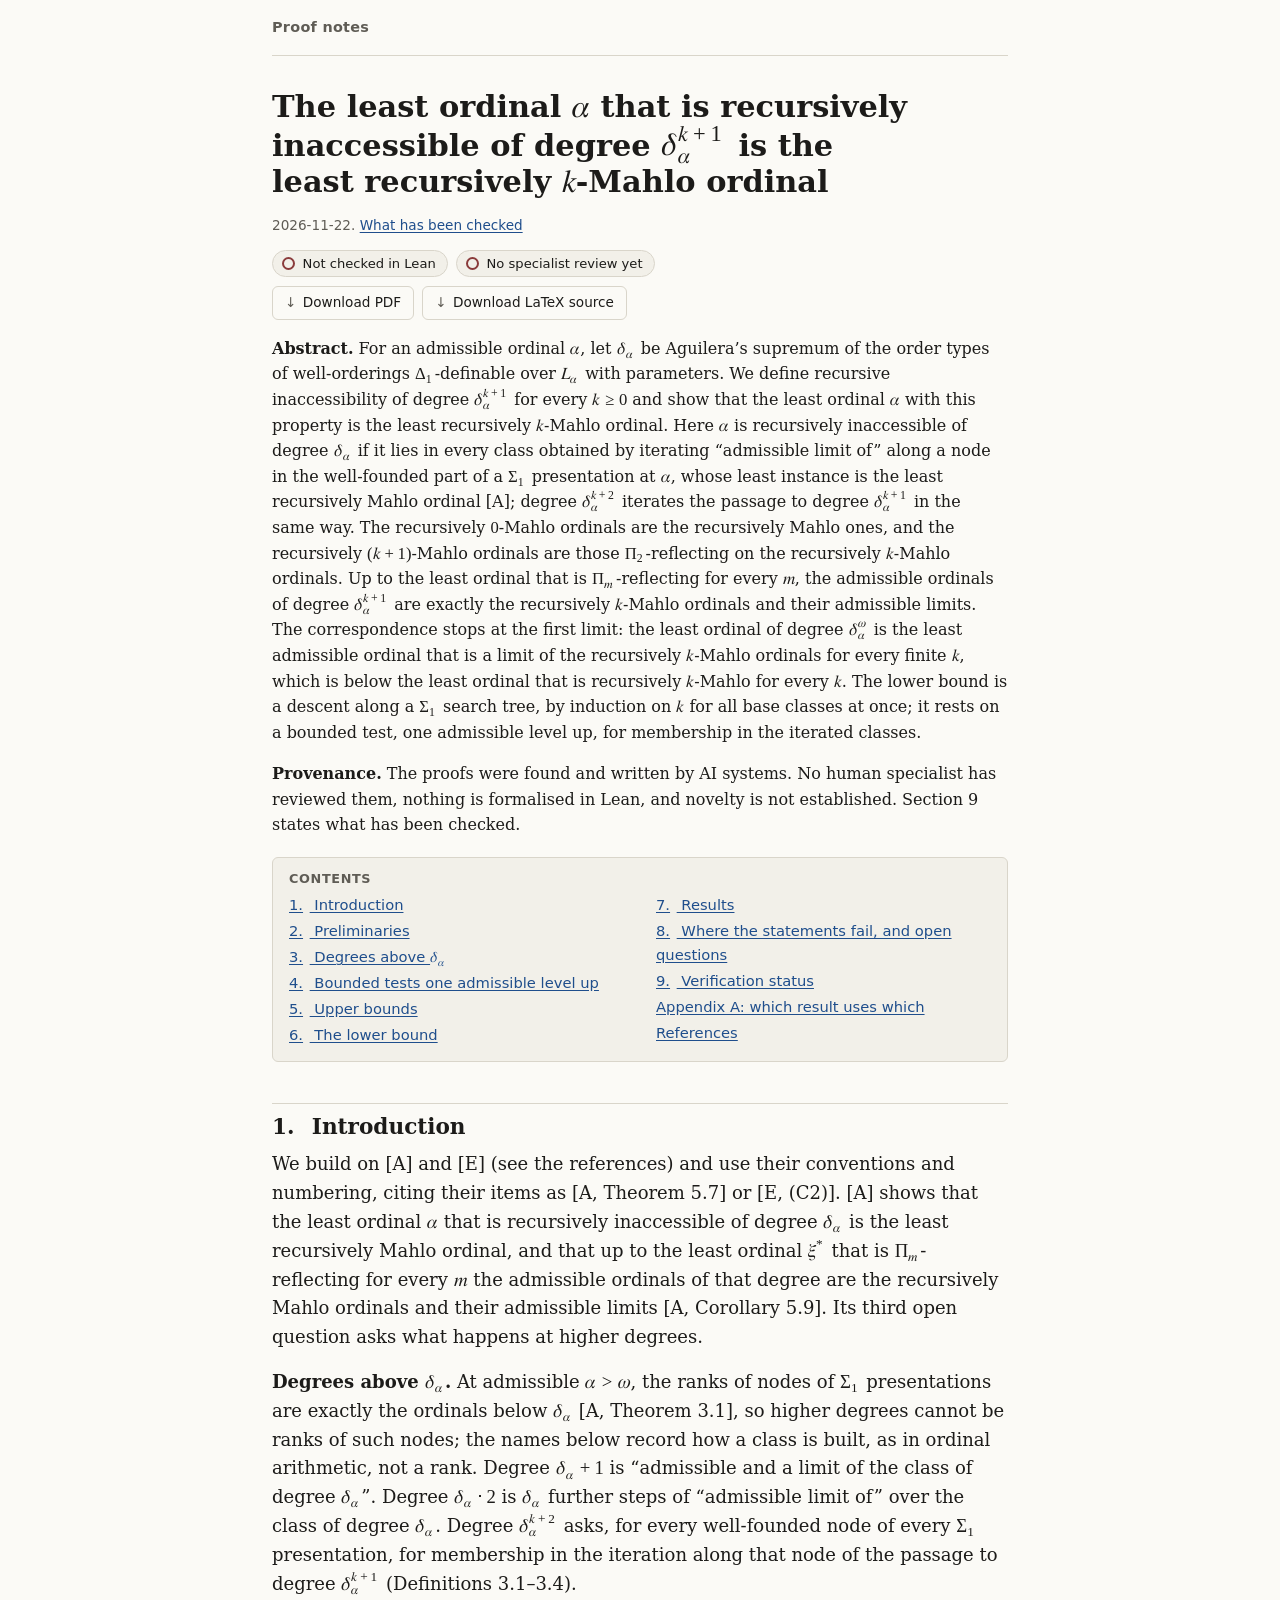
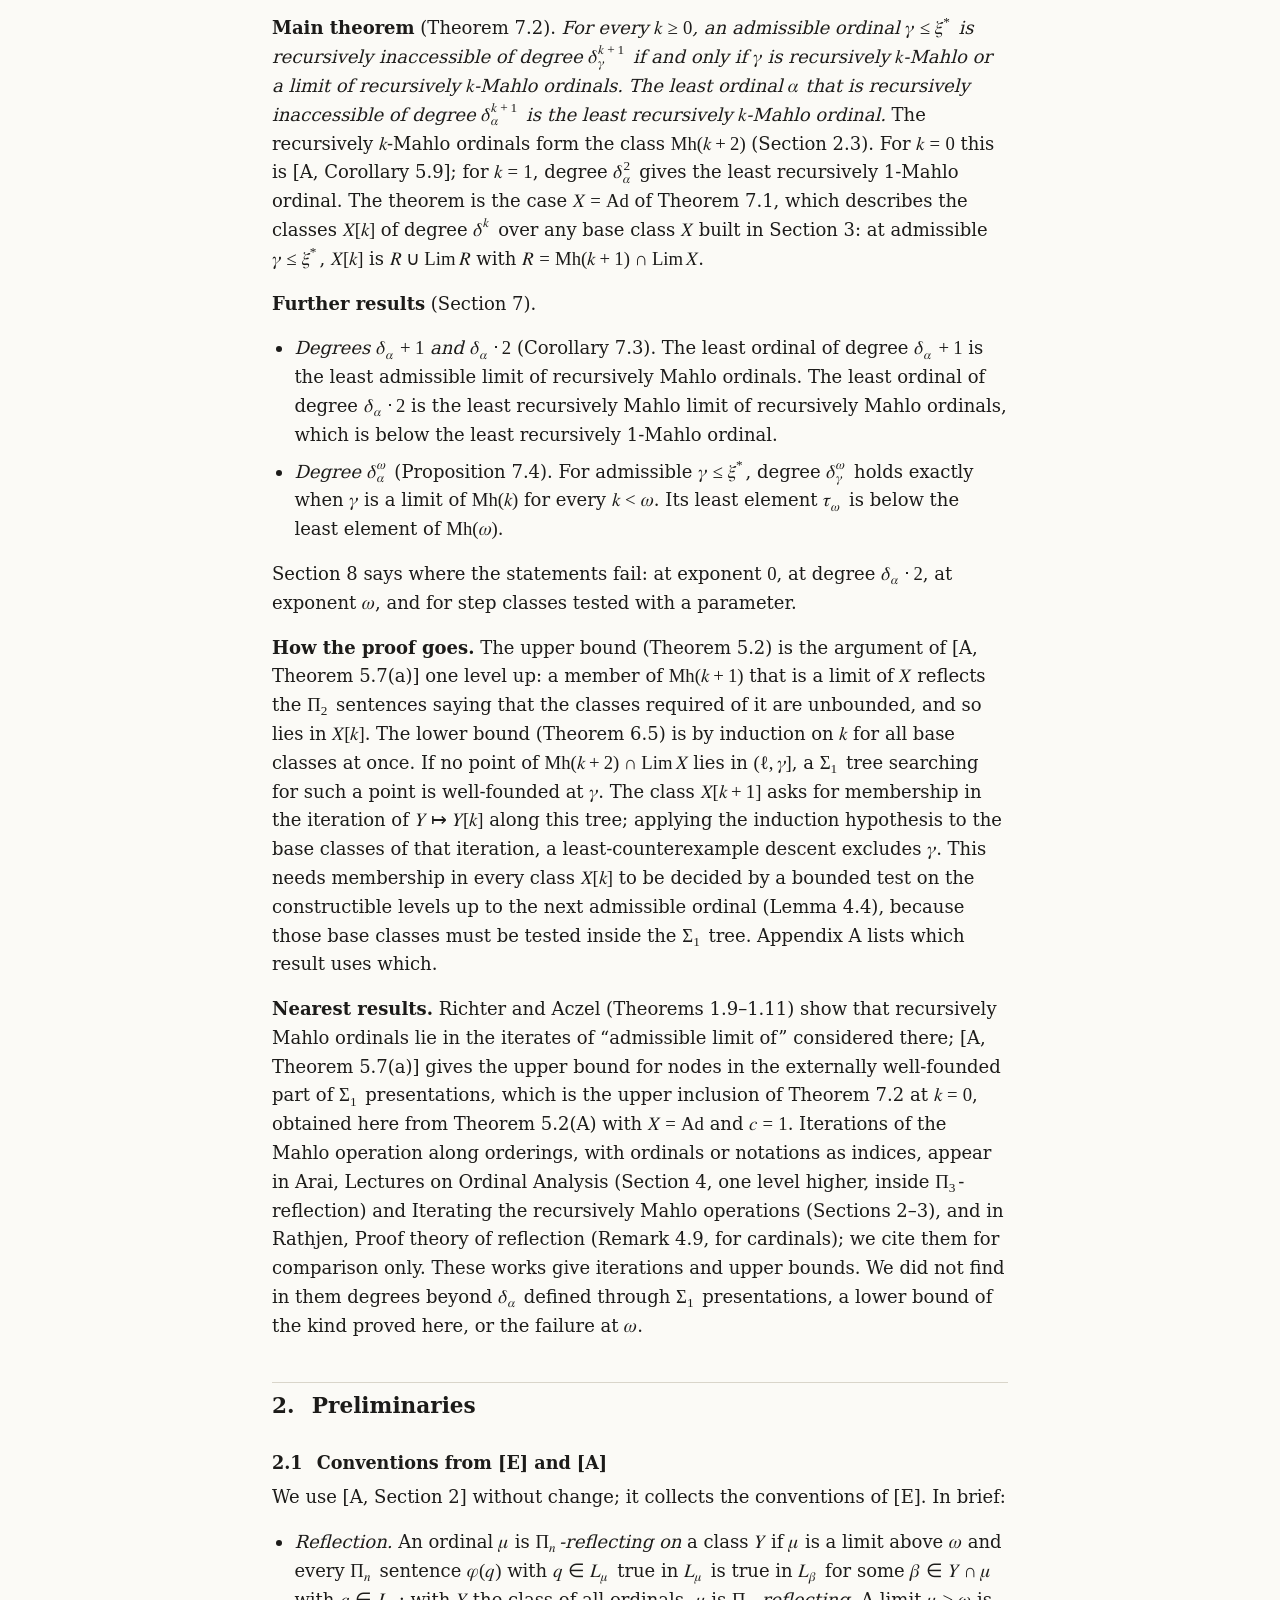
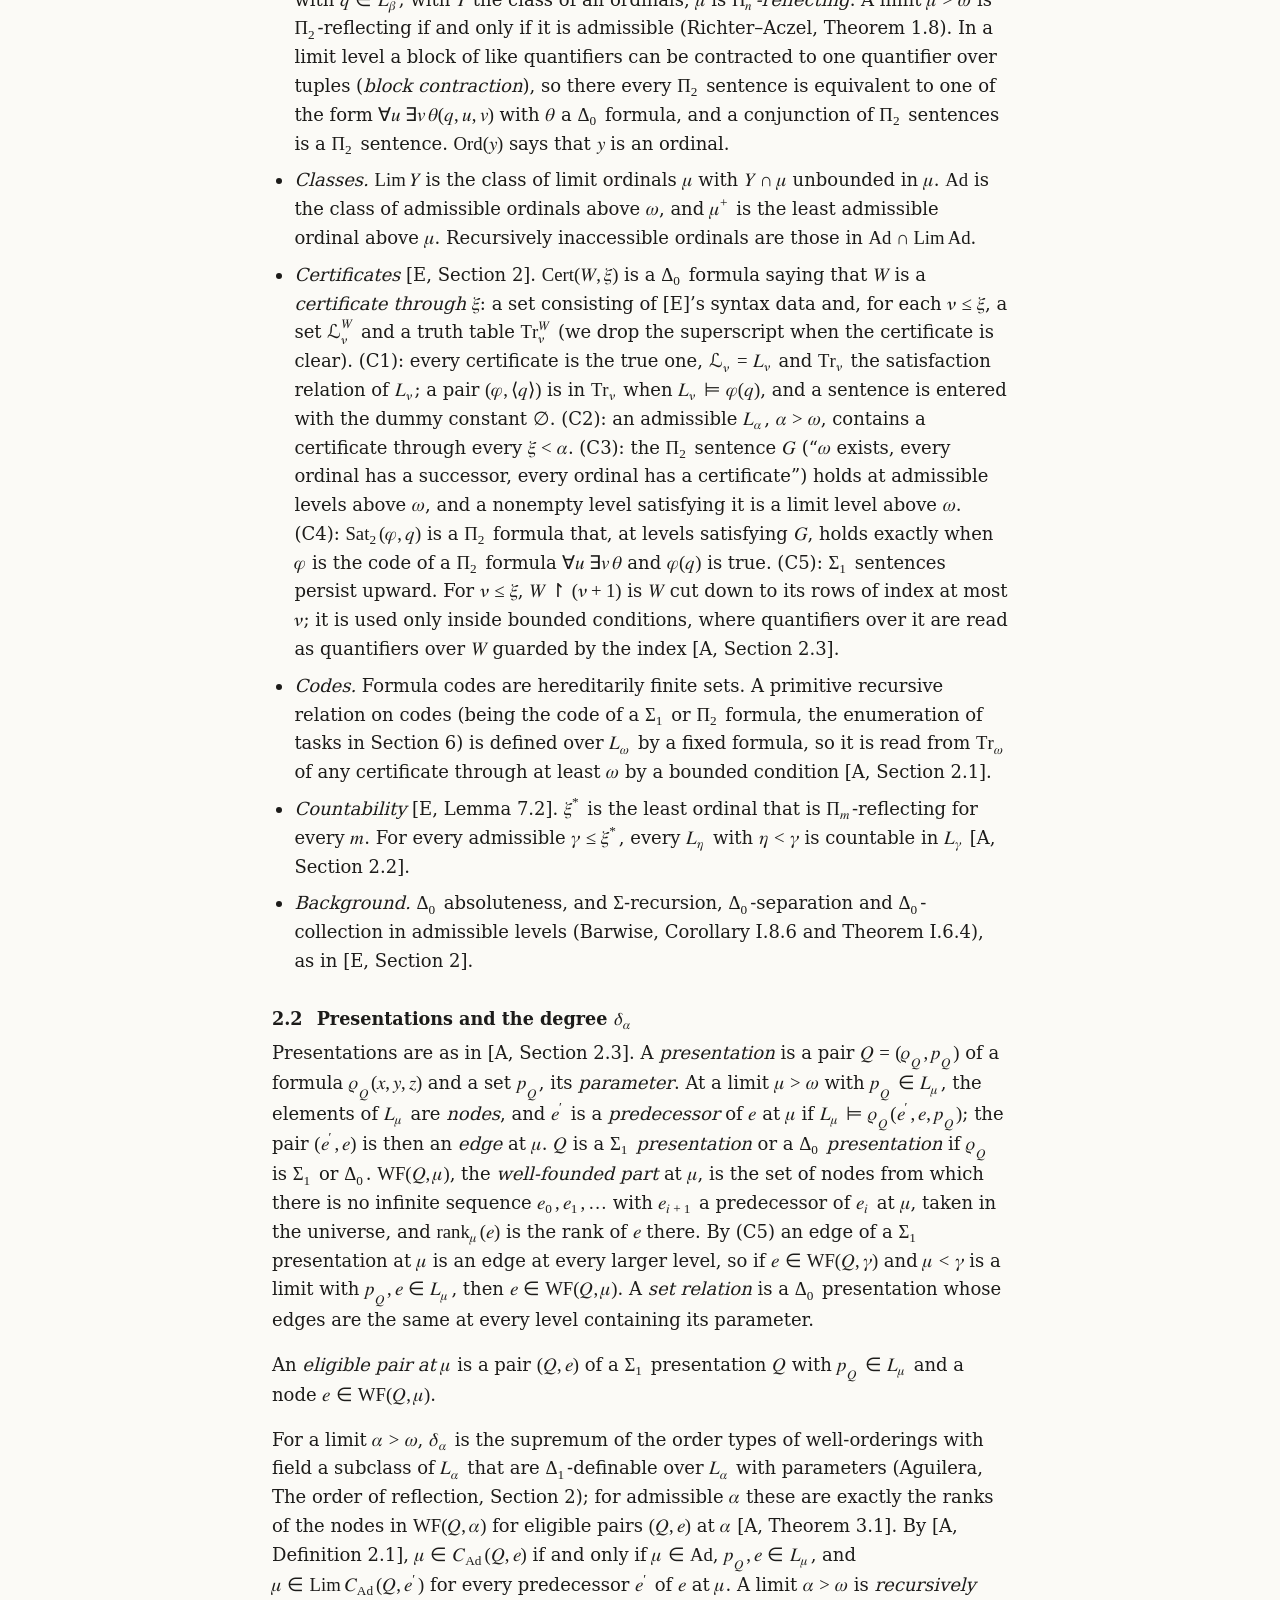
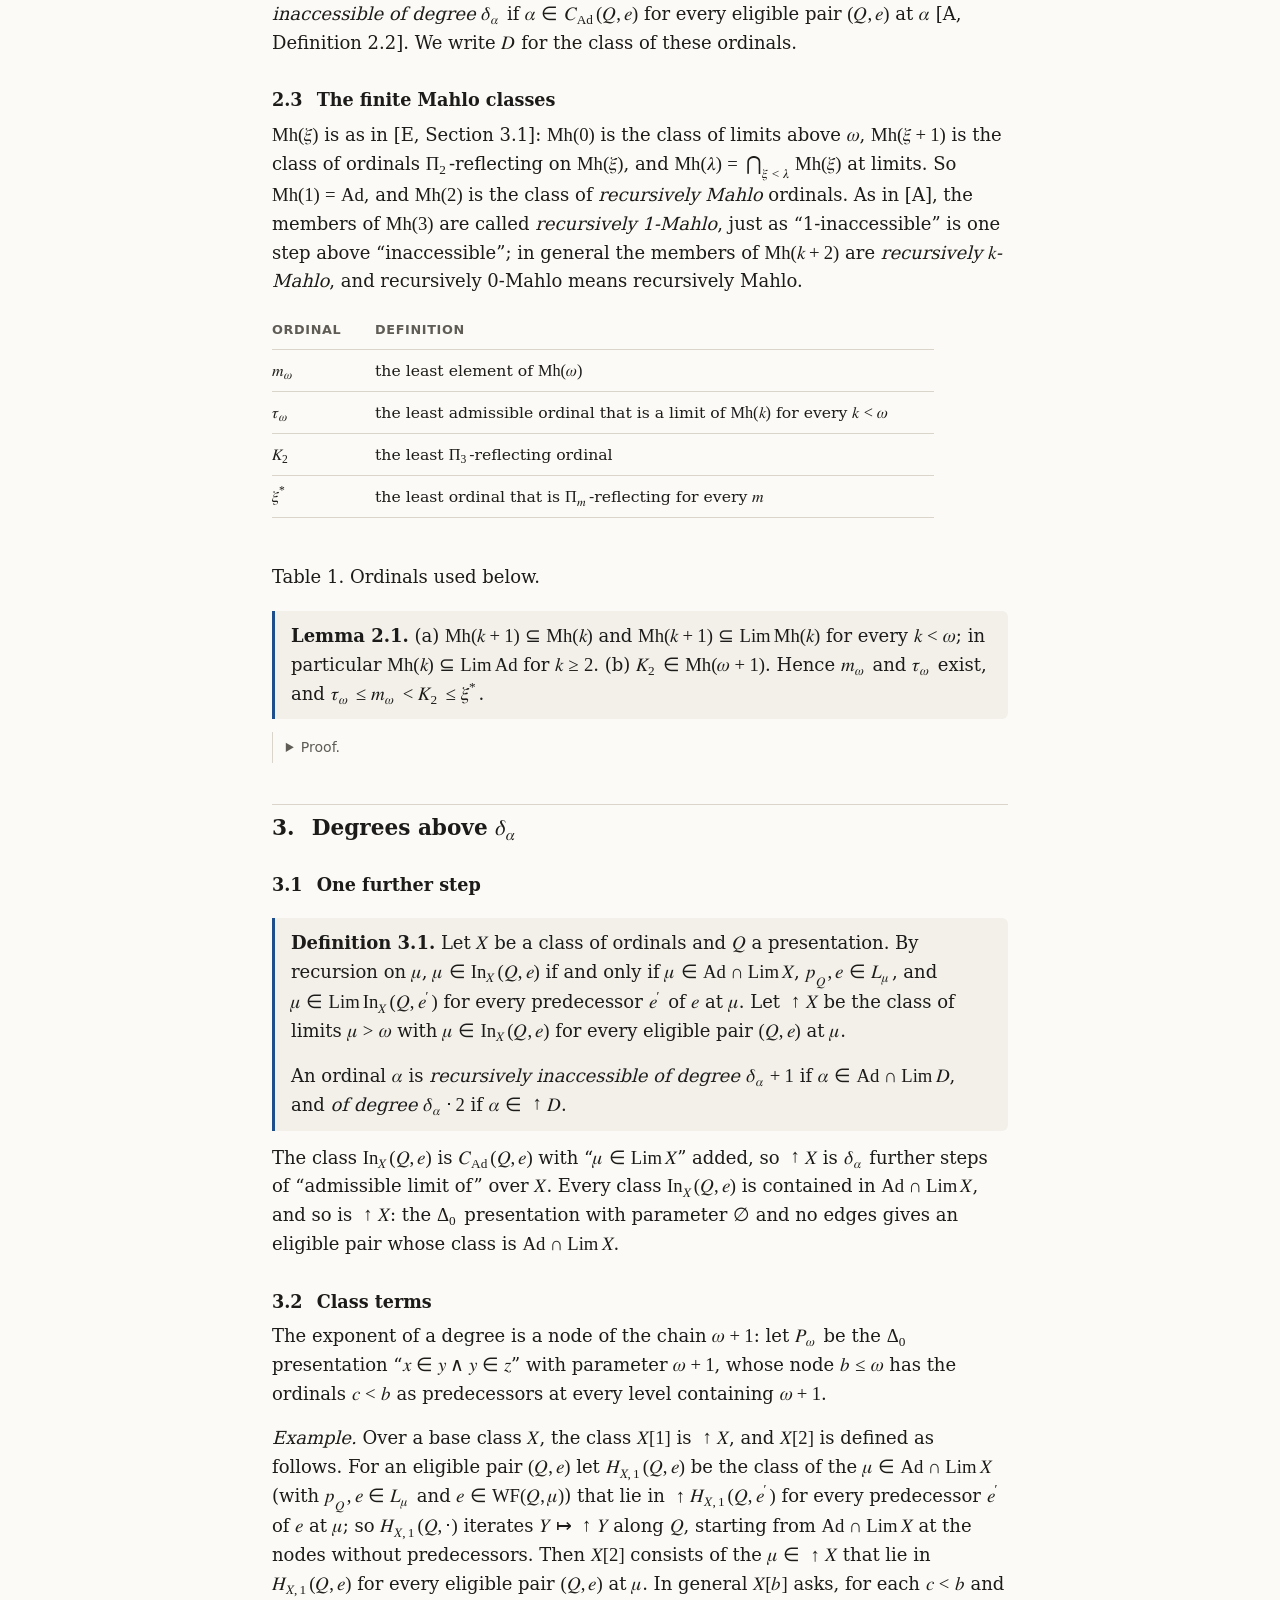
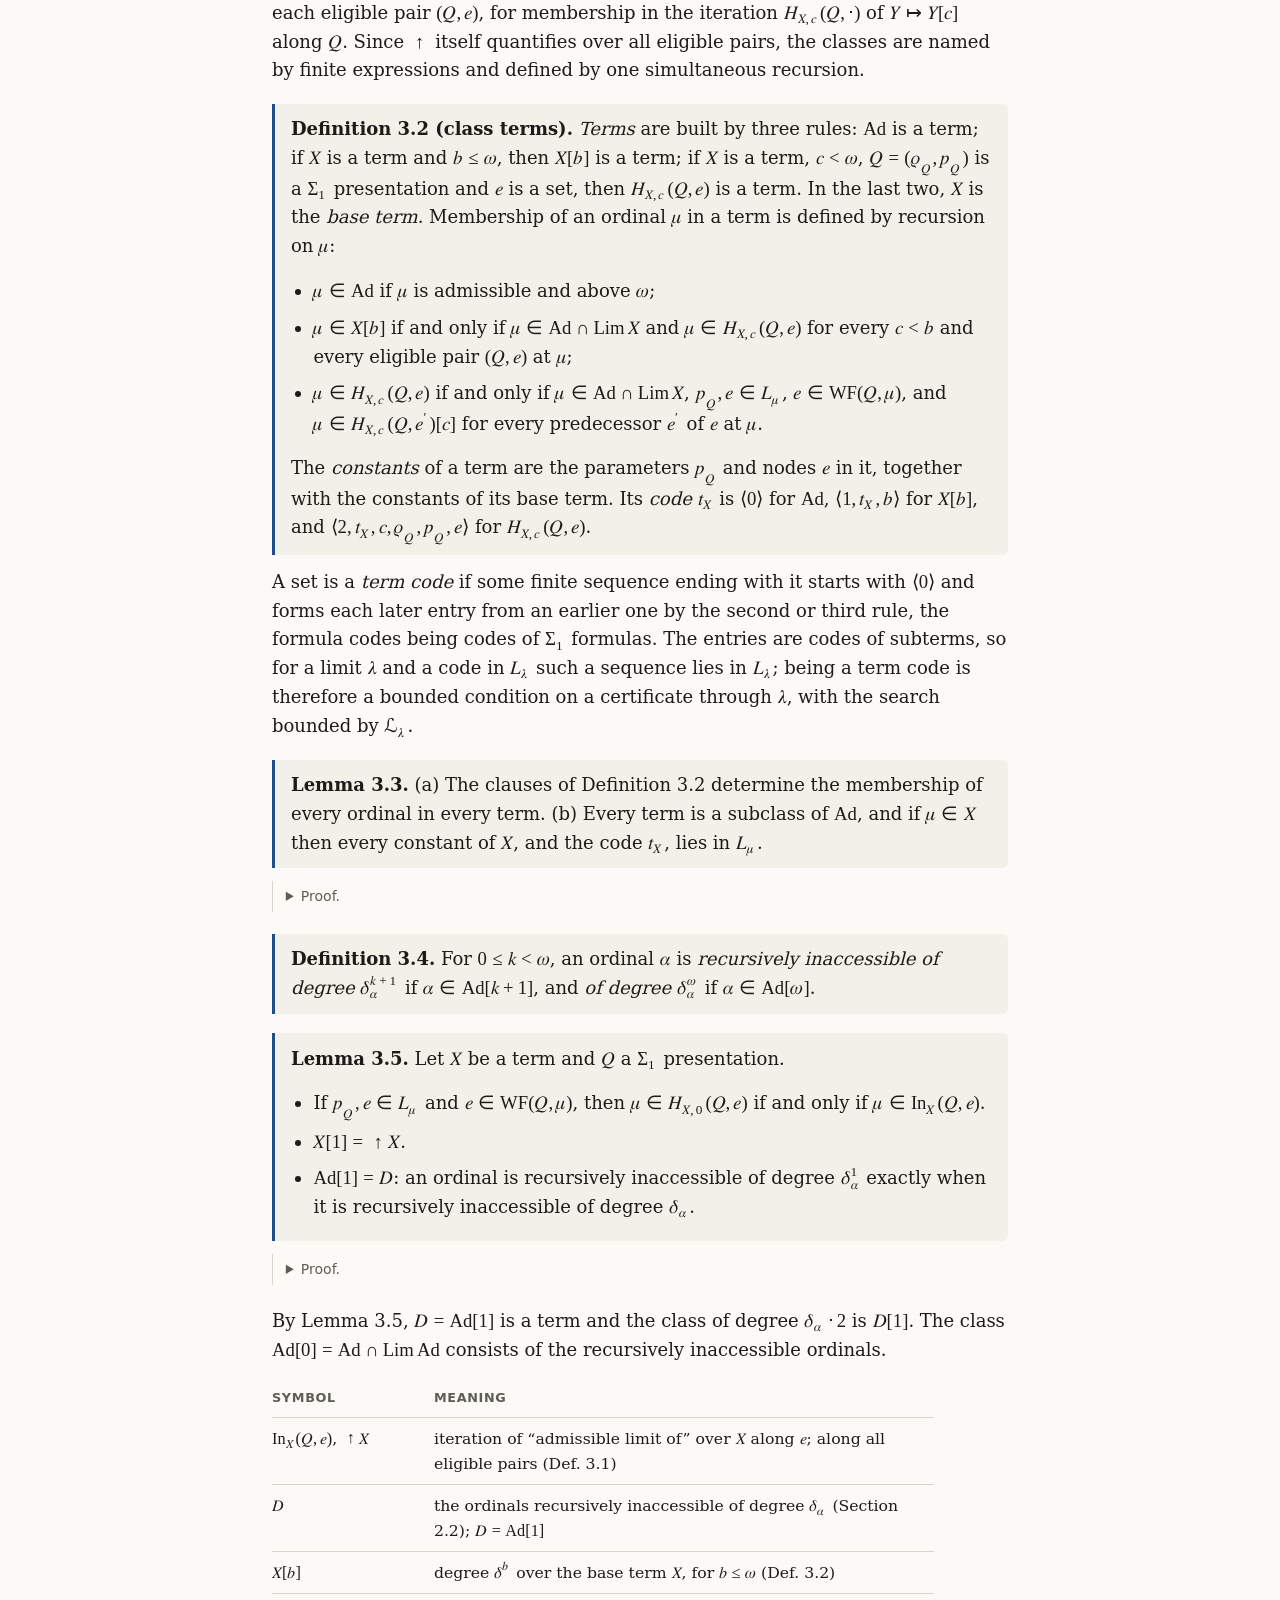
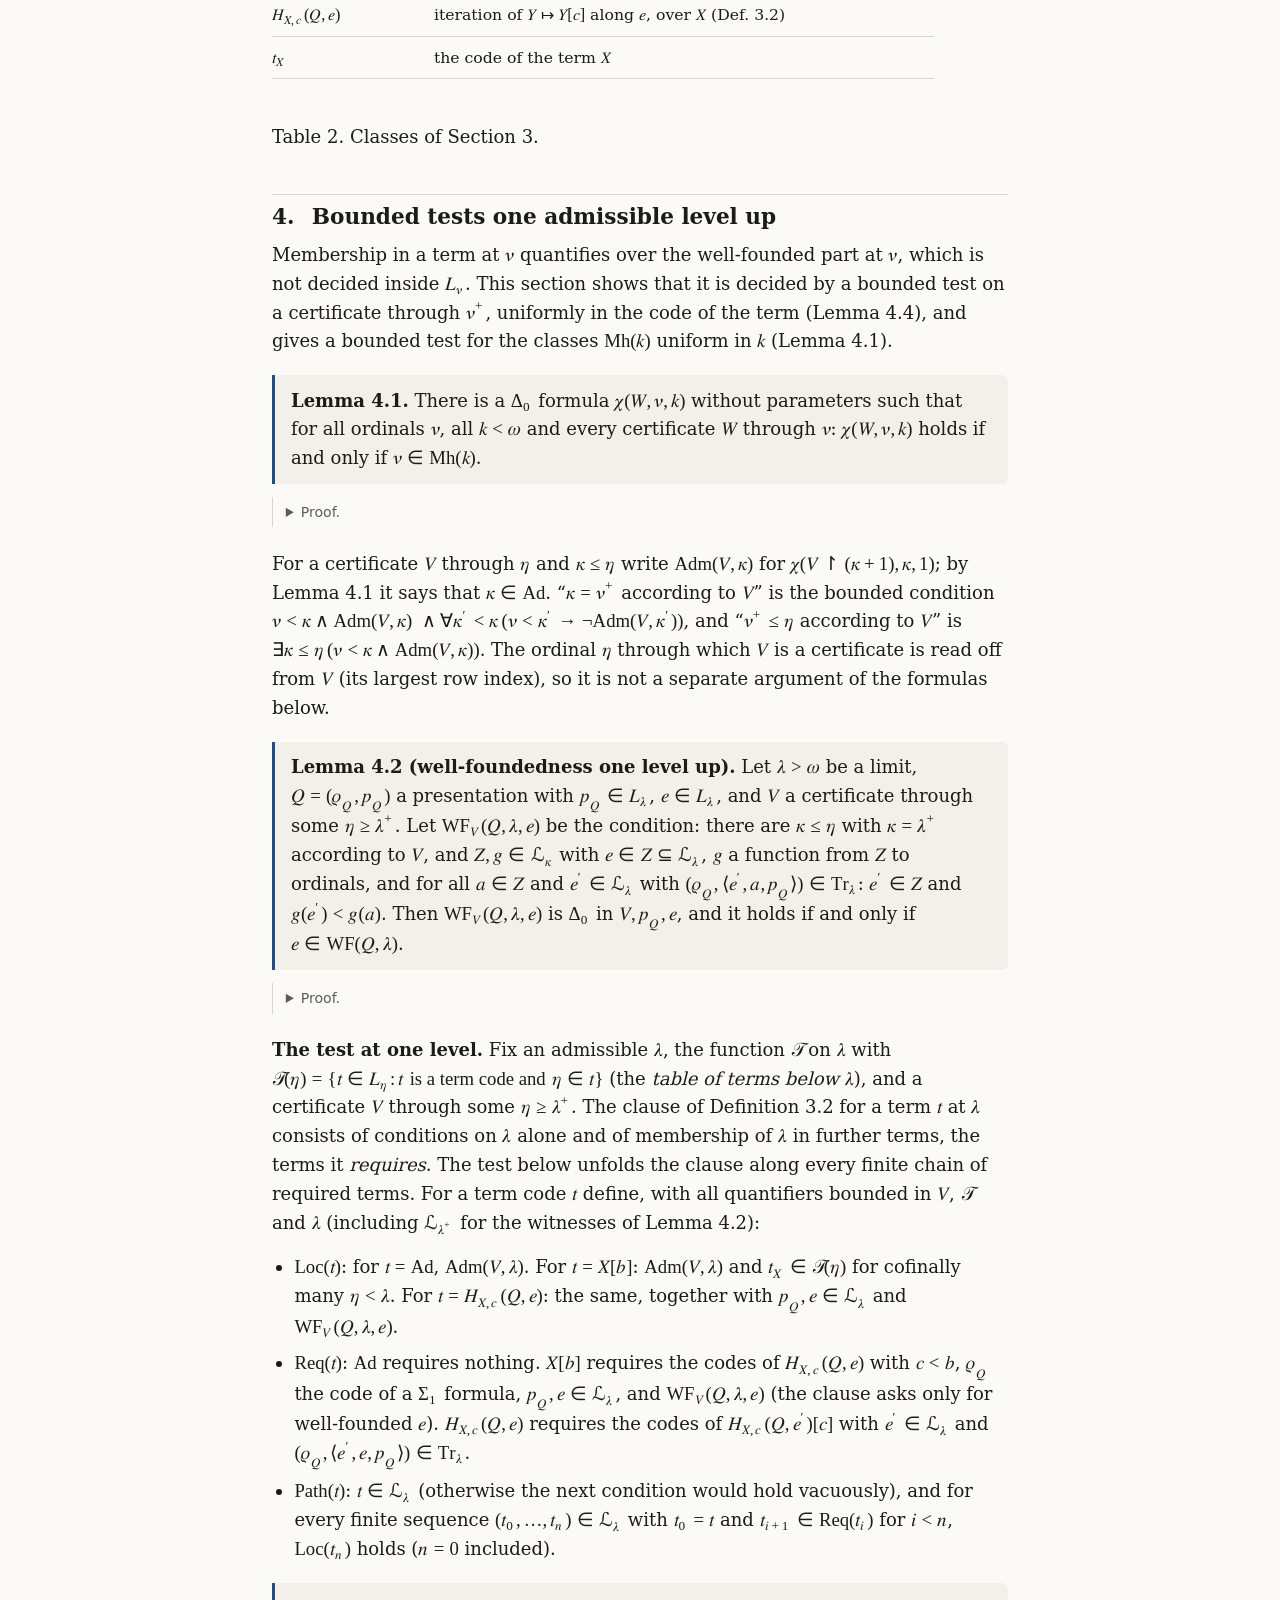
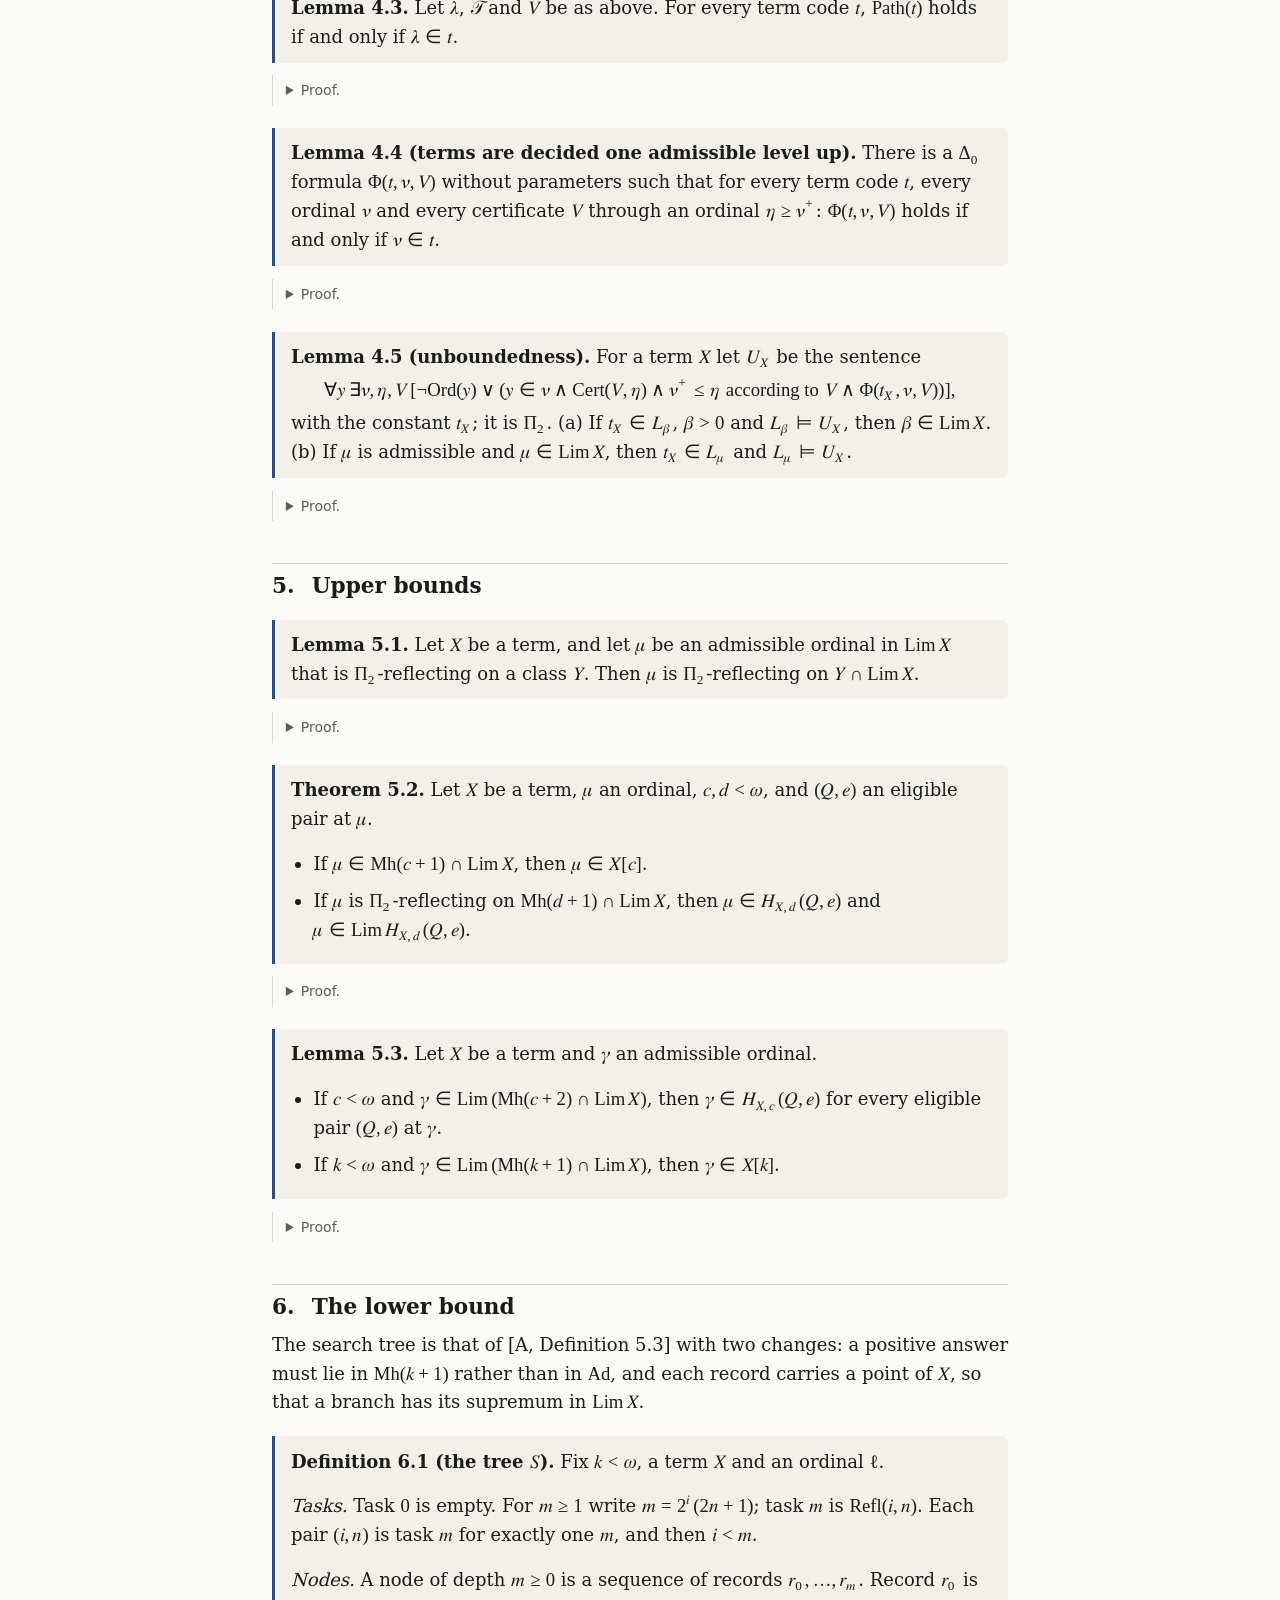
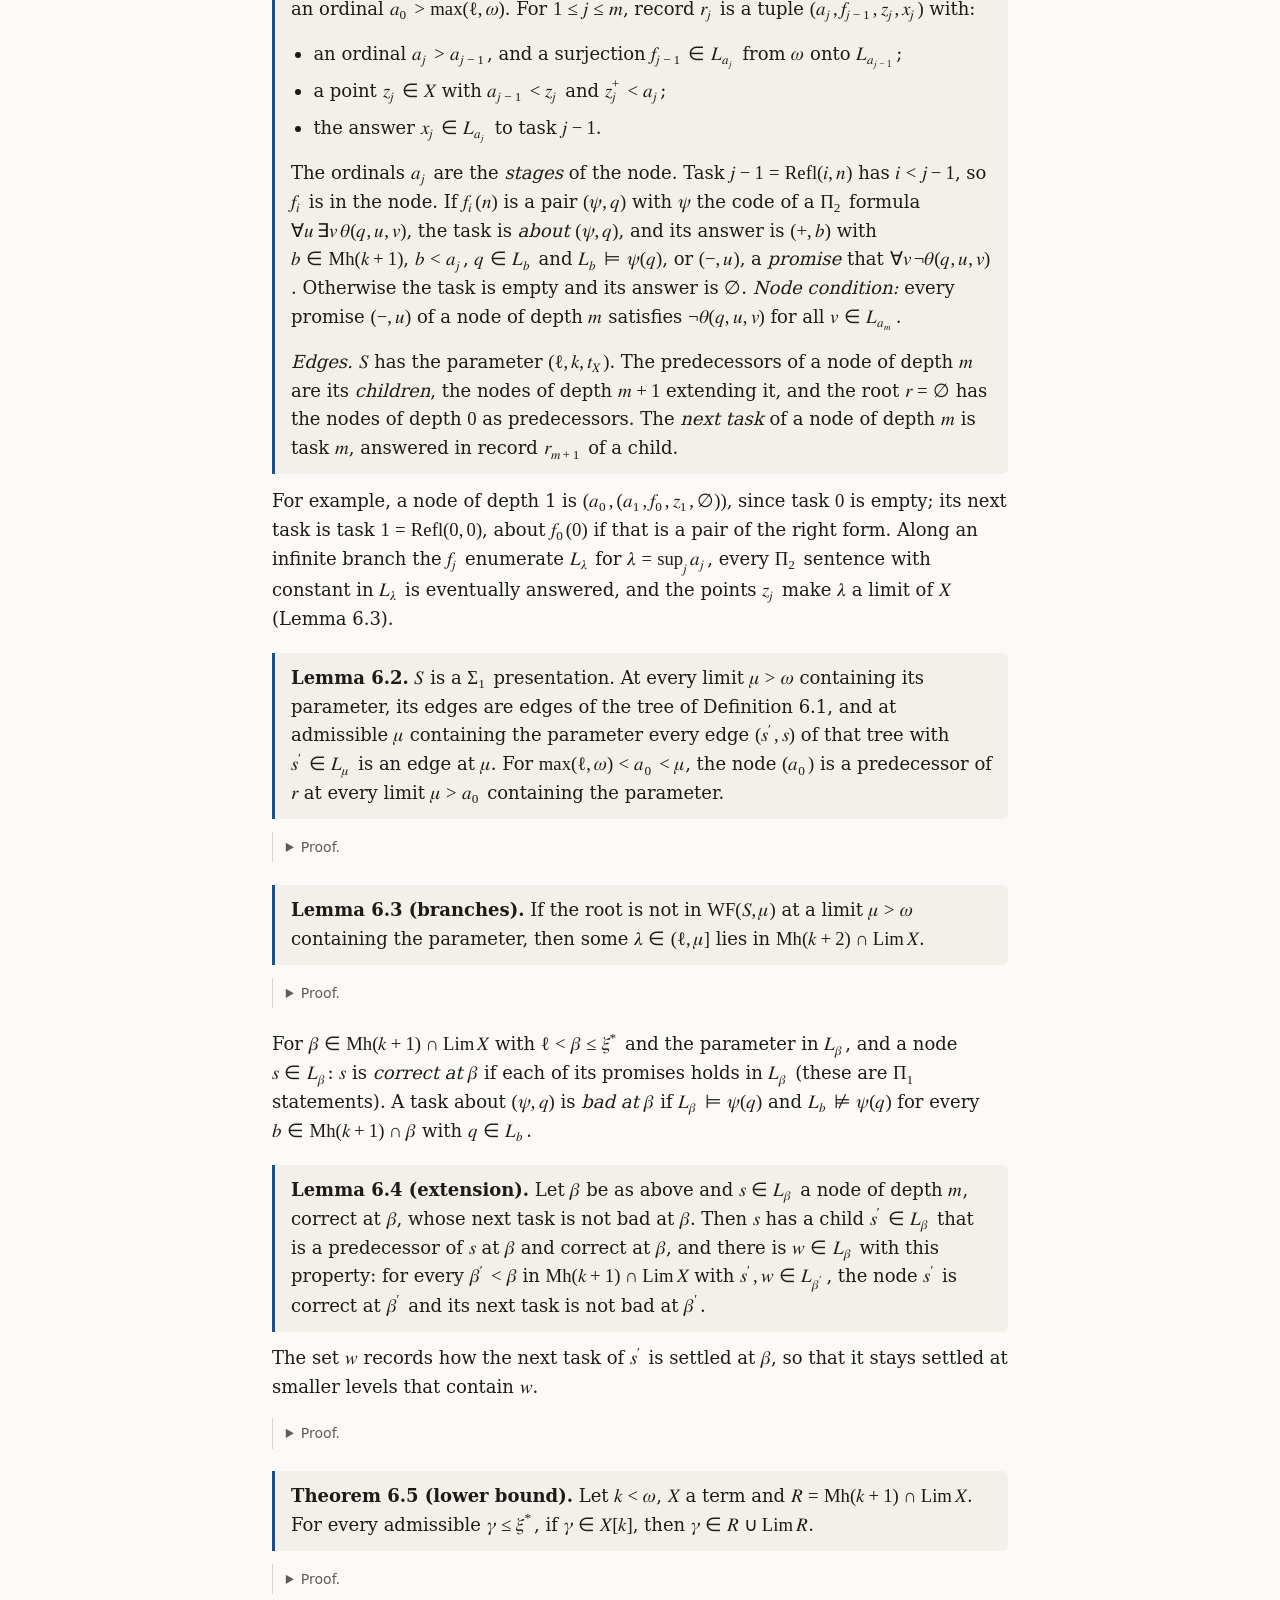
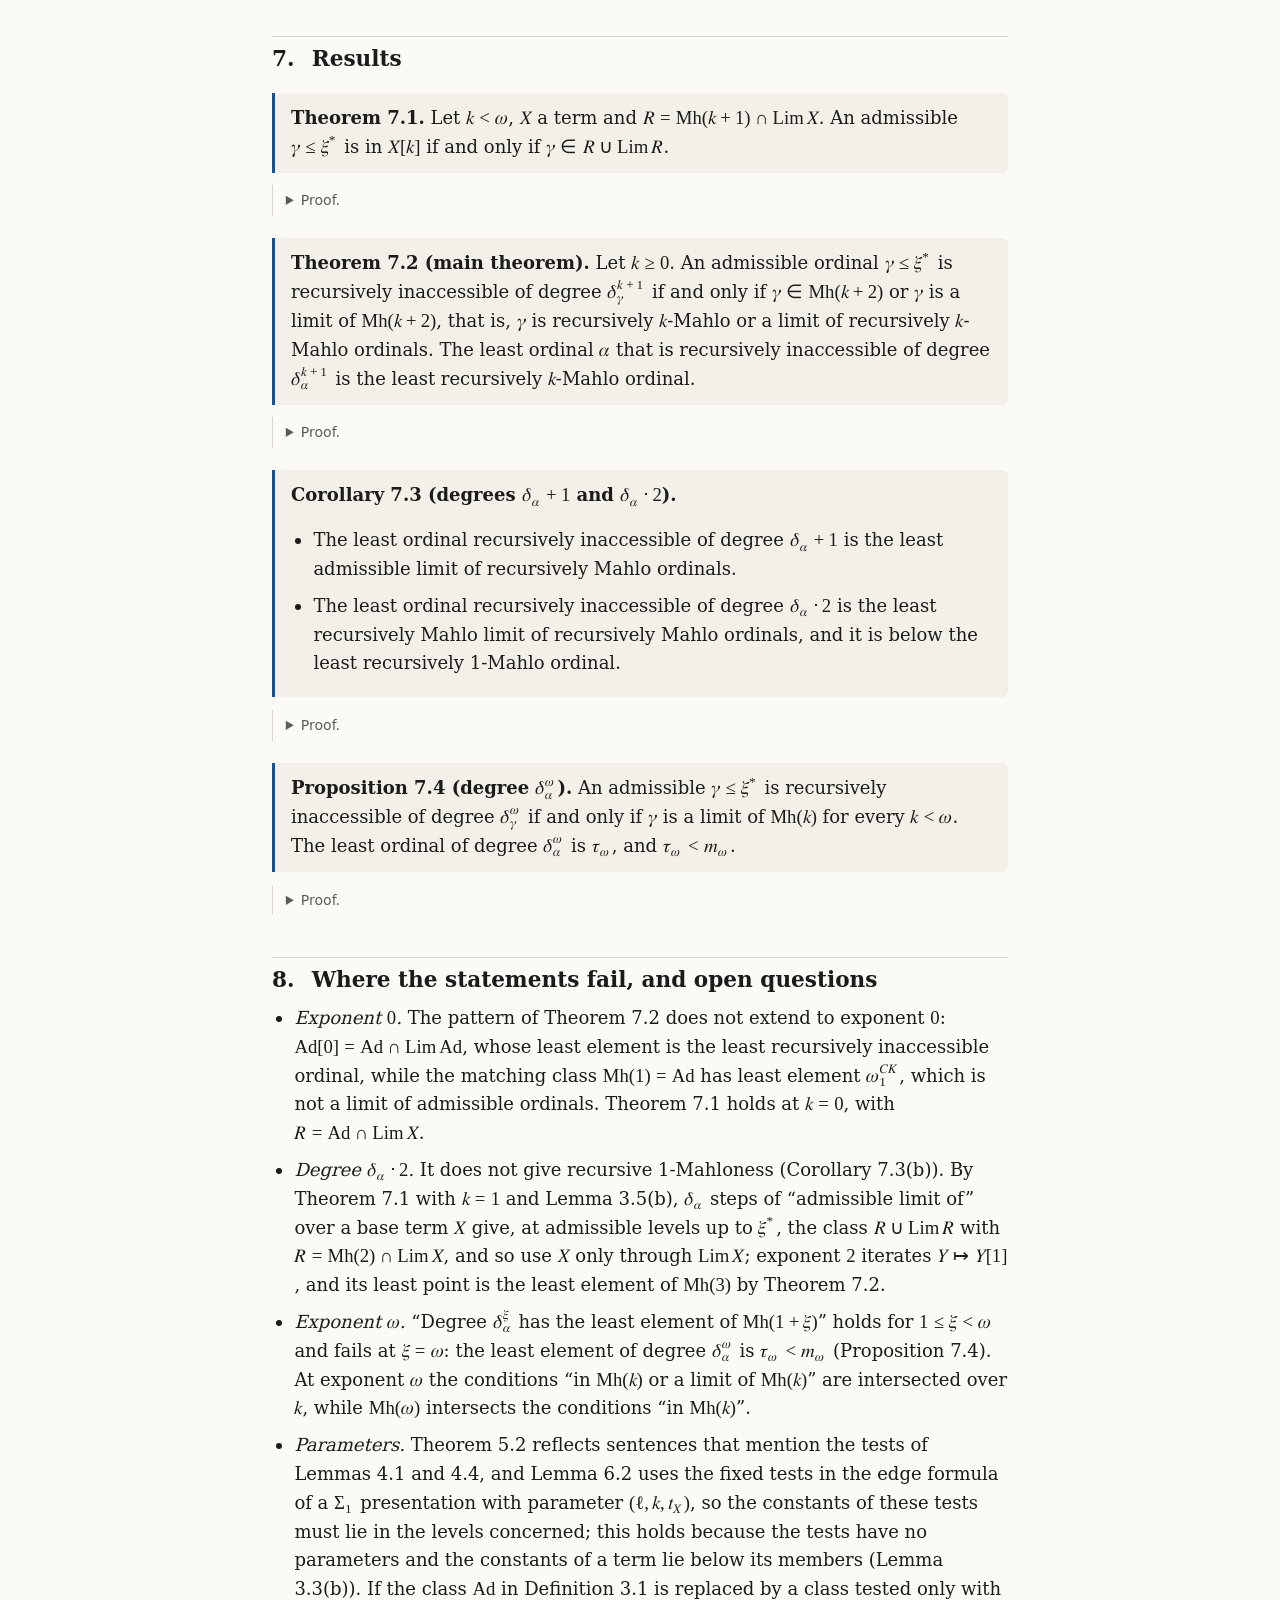
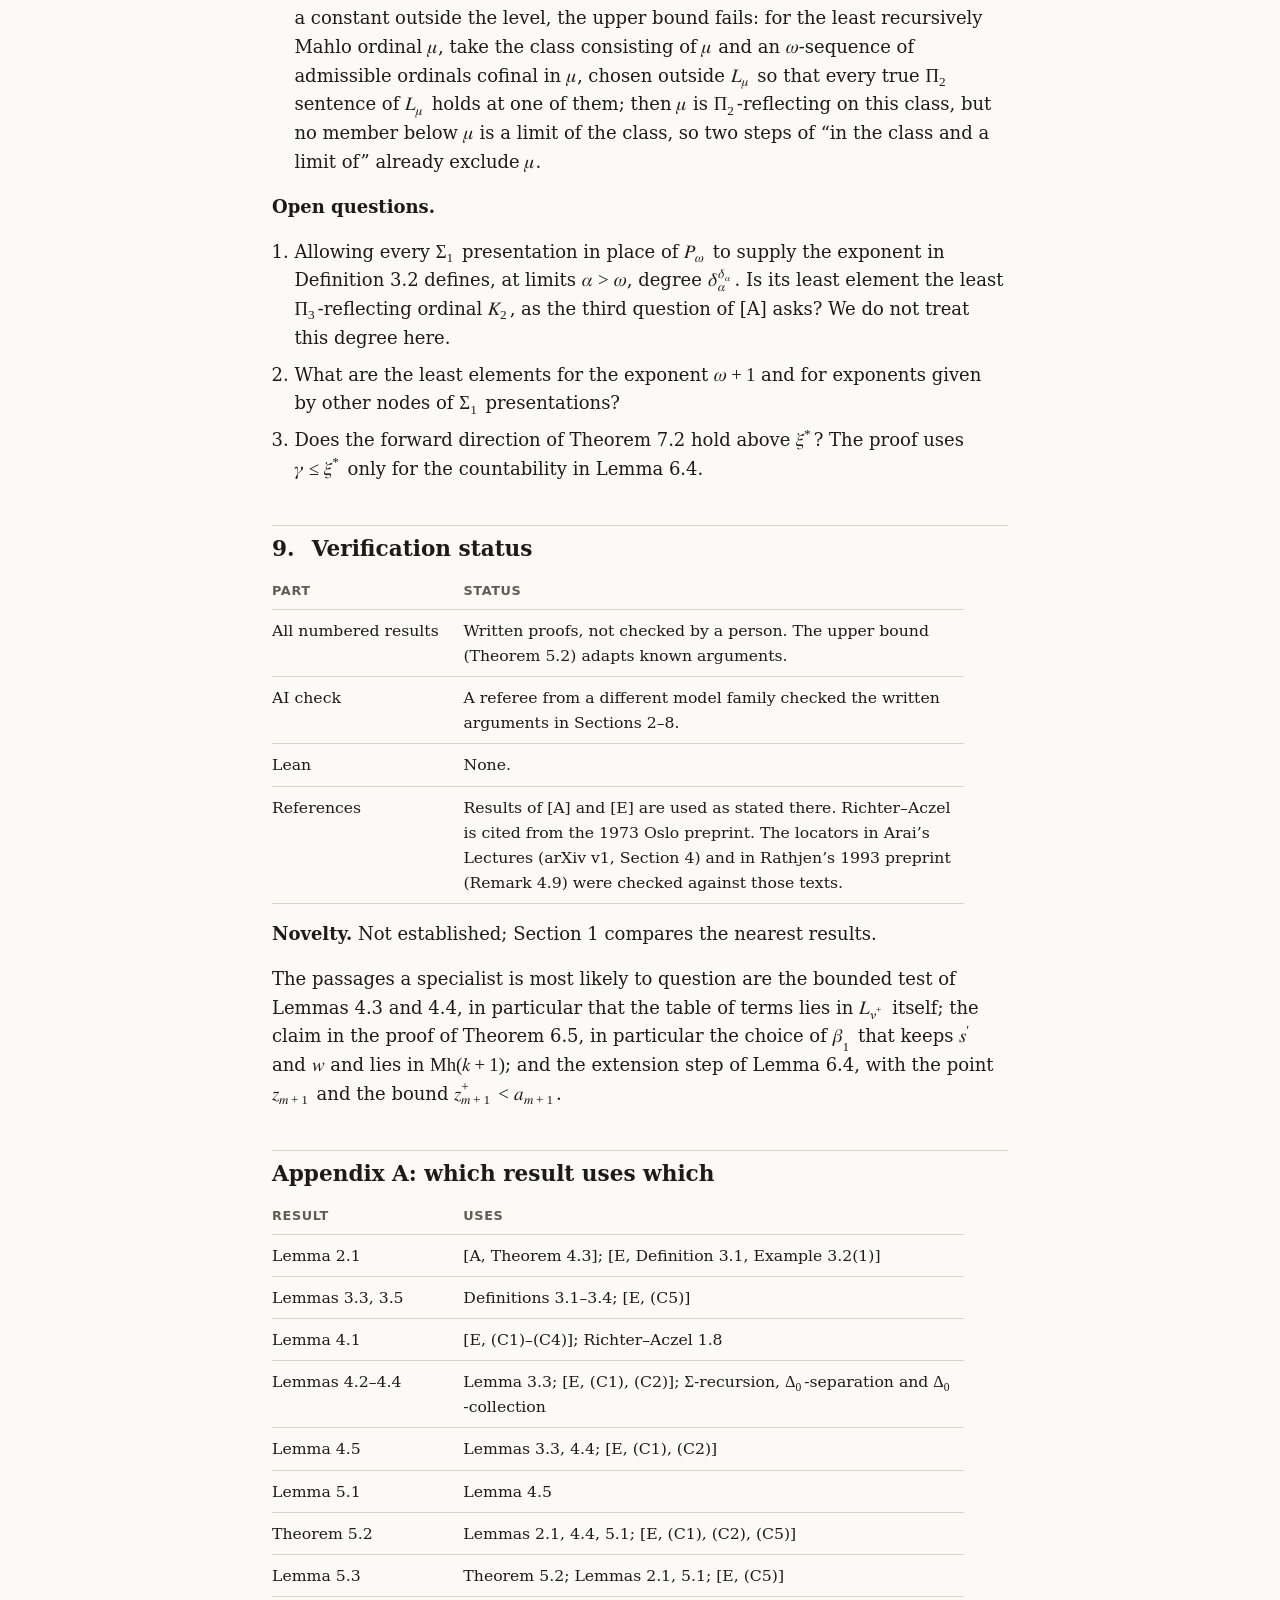
==== degree-higher.html @ f8a2bc05 "add δ vs Ξ₁, higher recursively inaccessible degrees" ====
<!doctype html>
<html lang="en">
<head>
<meta charset="utf-8">
<meta name="viewport" content="width=device-width, initial-scale=1">
<title>The least ordinal α that is recursively inaccessible of degree δ_(α)^(k + 1) is the least recursively k-Mahlo ordinal</title>
<meta name="description" content="The sequel to the paper on degree δ_α: recursive inaccessibility of higher degrees δ_α^(k+1). Up to the least ordinal that is Π_m-reflecting for every m, the admissible ordinals of degree δ_α^(k+1) are exactly the recursively k-Mahlo ordinals and their admissible limits, so the least one is the least recursively k-Mahlo ordinal. The match stops at the first limit: the least ordinal of degree δ_α^ω is the least admissible limit of the recursively k-Mahlo ordinals for every finite k, below the least ordinal that is recursively k-Mahlo for every k.">
<link rel="stylesheet" href="style.css">
</head>
<body>
<div class="wrap">
<nav class="site"><a href="index.html">Proof notes</a></nav>
<h1>The least ordinal
<math display="inline" xmlns="http://www.w3.org/1998/Math/MathML"><semantics><mi>α</mi><annotation encoding="application/x-tex">\alpha</annotation></semantics></math>
that is recursively inaccessible of degree
<math display="inline" xmlns="http://www.w3.org/1998/Math/MathML"><semantics><msubsup><mi>δ</mi><mi>α</mi><mrow><mi>k</mi><mo>+</mo><mn>1</mn></mrow></msubsup><annotation encoding="application/x-tex">\delta_\alpha^{k+1}</annotation></semantics></math>
is the least recursively
<math display="inline" xmlns="http://www.w3.org/1998/Math/MathML"><semantics><mi>k</mi><annotation encoding="application/x-tex">k</annotation></semantics></math>-Mahlo
ordinal</h1>
<p class="meta">2026-11-22. <a href="#verification-status">What has been checked</a></p>
<ul class="chips"><li class="chip open">Not checked in Lean</li><li class="chip open">No specialist review yet</li></ul><p class="downloads"><a class="btn" download href="degree-higher.pdf">Download PDF</a><a class="btn" download href="src/degree-higher.tex">Download LaTeX source</a></p>
<main>
<div class="frontnote">
<p><strong>Abstract.</strong> For an admissible ordinal <math display="inline" xmlns="http://www.w3.org/1998/Math/MathML"><semantics><mi>α</mi><annotation encoding="application/x-tex">\alpha</annotation></semantics></math>, let <math display="inline" xmlns="http://www.w3.org/1998/Math/MathML"><semantics><msub><mi>δ</mi><mi>α</mi></msub><annotation encoding="application/x-tex">\delta_\alpha</annotation></semantics></math> be Aguilera’s supremum of the order types of well-orderings <math display="inline" xmlns="http://www.w3.org/1998/Math/MathML"><semantics><msub><mi mathvariant="normal">Δ</mi><mn>1</mn></msub><annotation encoding="application/x-tex">\Delta_1</annotation></semantics></math>-definable over <math display="inline" xmlns="http://www.w3.org/1998/Math/MathML"><semantics><msub><mi>L</mi><mi>α</mi></msub><annotation encoding="application/x-tex">L_\alpha</annotation></semantics></math> with parameters. We define recursive inaccessibility of degree <math display="inline" xmlns="http://www.w3.org/1998/Math/MathML"><semantics><msubsup><mi>δ</mi><mi>α</mi><mrow><mi>k</mi><mo>+</mo><mn>1</mn></mrow></msubsup><annotation encoding="application/x-tex">\delta_\alpha^{k+1}</annotation></semantics></math> for every <math display="inline" xmlns="http://www.w3.org/1998/Math/MathML"><semantics><mrow><mi>k</mi><mo>≥</mo><mn>0</mn></mrow><annotation encoding="application/x-tex">k \ge 0</annotation></semantics></math> and show that the least ordinal <math display="inline" xmlns="http://www.w3.org/1998/Math/MathML"><semantics><mi>α</mi><annotation encoding="application/x-tex">\alpha</annotation></semantics></math> with this property is the least recursively <math display="inline" xmlns="http://www.w3.org/1998/Math/MathML"><semantics><mi>k</mi><annotation encoding="application/x-tex">k</annotation></semantics></math>-Mahlo ordinal. Here <math display="inline" xmlns="http://www.w3.org/1998/Math/MathML"><semantics><mi>α</mi><annotation encoding="application/x-tex">\alpha</annotation></semantics></math> is recursively inaccessible of degree <math display="inline" xmlns="http://www.w3.org/1998/Math/MathML"><semantics><msub><mi>δ</mi><mi>α</mi></msub><annotation encoding="application/x-tex">\delta_\alpha</annotation></semantics></math> if it lies in every class obtained by iterating “admissible limit of” along a node in the well-founded part of a <math display="inline" xmlns="http://www.w3.org/1998/Math/MathML"><semantics><msub><mi mathvariant="normal">Σ</mi><mn>1</mn></msub><annotation encoding="application/x-tex">\Sigma_1</annotation></semantics></math> presentation at <math display="inline" xmlns="http://www.w3.org/1998/Math/MathML"><semantics><mi>α</mi><annotation encoding="application/x-tex">\alpha</annotation></semantics></math>, whose least instance is the least recursively Mahlo ordinal [A]; degree <math display="inline" xmlns="http://www.w3.org/1998/Math/MathML"><semantics><msubsup><mi>δ</mi><mi>α</mi><mrow><mi>k</mi><mo>+</mo><mn>2</mn></mrow></msubsup><annotation encoding="application/x-tex">\delta_\alpha^{k+2}</annotation></semantics></math> iterates the passage to degree <math display="inline" xmlns="http://www.w3.org/1998/Math/MathML"><semantics><msubsup><mi>δ</mi><mi>α</mi><mrow><mi>k</mi><mo>+</mo><mn>1</mn></mrow></msubsup><annotation encoding="application/x-tex">\delta_\alpha^{k+1}</annotation></semantics></math> in the same way. The recursively <math display="inline" xmlns="http://www.w3.org/1998/Math/MathML"><semantics><mn>0</mn><annotation encoding="application/x-tex">0</annotation></semantics></math>-Mahlo ordinals are the recursively Mahlo ones, and the recursively <math display="inline" xmlns="http://www.w3.org/1998/Math/MathML"><semantics><mrow><mo stretchy="false" form="prefix">(</mo><mi>k</mi><mo>+</mo><mn>1</mn><mo stretchy="false" form="postfix">)</mo></mrow><annotation encoding="application/x-tex">(k+1)</annotation></semantics></math>-Mahlo ordinals are those <math display="inline" xmlns="http://www.w3.org/1998/Math/MathML"><semantics><msub><mi mathvariant="normal">Π</mi><mn>2</mn></msub><annotation encoding="application/x-tex">\Pi_2</annotation></semantics></math>-reflecting on the recursively <math display="inline" xmlns="http://www.w3.org/1998/Math/MathML"><semantics><mi>k</mi><annotation encoding="application/x-tex">k</annotation></semantics></math>-Mahlo ordinals. Up to the least ordinal that is <math display="inline" xmlns="http://www.w3.org/1998/Math/MathML"><semantics><msub><mi mathvariant="normal">Π</mi><mi>m</mi></msub><annotation encoding="application/x-tex">\Pi_m</annotation></semantics></math>-reflecting for every <math display="inline" xmlns="http://www.w3.org/1998/Math/MathML"><semantics><mi>m</mi><annotation encoding="application/x-tex">m</annotation></semantics></math>, the admissible ordinals of degree <math display="inline" xmlns="http://www.w3.org/1998/Math/MathML"><semantics><msubsup><mi>δ</mi><mi>α</mi><mrow><mi>k</mi><mo>+</mo><mn>1</mn></mrow></msubsup><annotation encoding="application/x-tex">\delta_\alpha^{k+1}</annotation></semantics></math> are exactly the recursively <math display="inline" xmlns="http://www.w3.org/1998/Math/MathML"><semantics><mi>k</mi><annotation encoding="application/x-tex">k</annotation></semantics></math>-Mahlo ordinals and their admissible limits. The correspondence stops at the first limit: the least ordinal of degree <math display="inline" xmlns="http://www.w3.org/1998/Math/MathML"><semantics><msubsup><mi>δ</mi><mi>α</mi><mi>ω</mi></msubsup><annotation encoding="application/x-tex">\delta_\alpha^\omega</annotation></semantics></math> is the least admissible ordinal that is a limit of the recursively <math display="inline" xmlns="http://www.w3.org/1998/Math/MathML"><semantics><mi>k</mi><annotation encoding="application/x-tex">k</annotation></semantics></math>-Mahlo ordinals for every finite <math display="inline" xmlns="http://www.w3.org/1998/Math/MathML"><semantics><mi>k</mi><annotation encoding="application/x-tex">k</annotation></semantics></math>, which is below the least ordinal that is recursively <math display="inline" xmlns="http://www.w3.org/1998/Math/MathML"><semantics><mi>k</mi><annotation encoding="application/x-tex">k</annotation></semantics></math>-Mahlo for every <math display="inline" xmlns="http://www.w3.org/1998/Math/MathML"><semantics><mi>k</mi><annotation encoding="application/x-tex">k</annotation></semantics></math>. The lower bound is a descent along a <math display="inline" xmlns="http://www.w3.org/1998/Math/MathML"><semantics><msub><mi mathvariant="normal">Σ</mi><mn>1</mn></msub><annotation encoding="application/x-tex">\Sigma_1</annotation></semantics></math> search tree, by induction on <math display="inline" xmlns="http://www.w3.org/1998/Math/MathML"><semantics><mi>k</mi><annotation encoding="application/x-tex">k</annotation></semantics></math> for all base classes at once; it rests on a bounded test, one admissible level up, for membership in the iterated classes.</p>
</div>
<div class="frontnote">
<p><strong>Provenance.</strong> The proofs were found and written by AI systems. No human specialist has reviewed them, nothing is formalised in Lean, and novelty is not established. Section 9 states what has been checked.</p>
</div>
<nav class="box toc"><h2>Contents</h2><ol><li><a href="#introduction"><span class="header-section-number">1.</span> Introduction</a></li><li><a href="#preliminaries"><span class="header-section-number">2.</span> Preliminaries</a></li><li><a href="#degrees-above-delta_alpha"><span class="header-section-number">3.</span> Degrees above <math display="inline" xmlns="http://www.w3.org/1998/Math/MathML"><semantics><msub><mi>δ</mi><mi>α</mi></msub><annotation encoding="application/x-tex">\delta_\alpha</annotation></semantics></math></a></li><li><a href="#bounded-tests-one-admissible-level-up"><span class="header-section-number">4.</span> Bounded tests one admissible level up</a></li><li><a href="#upper-bounds"><span class="header-section-number">5.</span> Upper bounds</a></li><li><a href="#the-lower-bound"><span class="header-section-number">6.</span> The lower bound</a></li><li><a href="#results"><span class="header-section-number">7.</span> Results</a></li><li><a href="#where-the-statements-fail-and-open-questions"><span class="header-section-number">8.</span> Where the statements fail, and open questions</a></li><li><a href="#verification-status"><span class="header-section-number">9.</span> Verification status</a></li><li><a href="#appendix-a-which-result-uses-which">Appendix A: which result uses which</a></li><li><a href="#references">References</a></li></ol><p><button type="button" id="toggle-proofs" aria-pressed="false" hidden>Open all proofs</button></p></nav><h2 data-number="1" id="introduction"><a class="anchor" href="#introduction"><span class="header-section-number">1.</span> Introduction</a></h2>
<p>We build on [A] and [E] (see the references) and use their conventions and numbering, citing their items as [A, Theorem 5.7] or [E, (C2)]. [A] shows that the least ordinal <math display="inline" xmlns="http://www.w3.org/1998/Math/MathML"><semantics><mi>α</mi><annotation encoding="application/x-tex">\alpha</annotation></semantics></math> that is recursively inaccessible of degree <math display="inline" xmlns="http://www.w3.org/1998/Math/MathML"><semantics><msub><mi>δ</mi><mi>α</mi></msub><annotation encoding="application/x-tex">\delta_\alpha</annotation></semantics></math> is the least recursively Mahlo ordinal, and that up to the least ordinal <math display="inline" xmlns="http://www.w3.org/1998/Math/MathML"><semantics><msup><mi>ξ</mi><mo>*</mo></msup><annotation encoding="application/x-tex">\xi^*</annotation></semantics></math> that is <math display="inline" xmlns="http://www.w3.org/1998/Math/MathML"><semantics><msub><mi mathvariant="normal">Π</mi><mi>m</mi></msub><annotation encoding="application/x-tex">\Pi_m</annotation></semantics></math>-reflecting for every <math display="inline" xmlns="http://www.w3.org/1998/Math/MathML"><semantics><mi>m</mi><annotation encoding="application/x-tex">m</annotation></semantics></math> the admissible ordinals of that degree are the recursively Mahlo ordinals and their admissible limits [A, Corollary 5.9]. Its third open question asks what happens at higher degrees.</p>
<p><strong>Degrees above <math display="inline" xmlns="http://www.w3.org/1998/Math/MathML"><semantics><msub><mi>δ</mi><mi>α</mi></msub><annotation encoding="application/x-tex">\delta_\alpha</annotation></semantics></math>.</strong> At admissible <math display="inline" xmlns="http://www.w3.org/1998/Math/MathML"><semantics><mrow><mi>α</mi><mo>&gt;</mo><mi>ω</mi></mrow><annotation encoding="application/x-tex">\alpha &gt; \omega</annotation></semantics></math>, the ranks of nodes of <math display="inline" xmlns="http://www.w3.org/1998/Math/MathML"><semantics><msub><mi mathvariant="normal">Σ</mi><mn>1</mn></msub><annotation encoding="application/x-tex">\Sigma_1</annotation></semantics></math> presentations are exactly the ordinals below <math display="inline" xmlns="http://www.w3.org/1998/Math/MathML"><semantics><msub><mi>δ</mi><mi>α</mi></msub><annotation encoding="application/x-tex">\delta_\alpha</annotation></semantics></math> [A, Theorem 3.1], so higher degrees cannot be ranks of such nodes; the names below record how a class is built, as in ordinal arithmetic, not a rank. Degree <math display="inline" xmlns="http://www.w3.org/1998/Math/MathML"><semantics><mrow><msub><mi>δ</mi><mi>α</mi></msub><mo>+</mo><mn>1</mn></mrow><annotation encoding="application/x-tex">\delta_\alpha + 1</annotation></semantics></math> is “admissible and a limit of the class of degree <math display="inline" xmlns="http://www.w3.org/1998/Math/MathML"><semantics><msub><mi>δ</mi><mi>α</mi></msub><annotation encoding="application/x-tex">\delta_\alpha</annotation></semantics></math>”. Degree <math display="inline" xmlns="http://www.w3.org/1998/Math/MathML"><semantics><mrow><msub><mi>δ</mi><mi>α</mi></msub><mo>⋅</mo><mn>2</mn></mrow><annotation encoding="application/x-tex">\delta_\alpha \cdot 2</annotation></semantics></math> is <math display="inline" xmlns="http://www.w3.org/1998/Math/MathML"><semantics><msub><mi>δ</mi><mi>α</mi></msub><annotation encoding="application/x-tex">\delta_\alpha</annotation></semantics></math> further steps of “admissible limit of” over the class of degree <math display="inline" xmlns="http://www.w3.org/1998/Math/MathML"><semantics><msub><mi>δ</mi><mi>α</mi></msub><annotation encoding="application/x-tex">\delta_\alpha</annotation></semantics></math>. Degree <math display="inline" xmlns="http://www.w3.org/1998/Math/MathML"><semantics><msubsup><mi>δ</mi><mi>α</mi><mrow><mi>k</mi><mo>+</mo><mn>2</mn></mrow></msubsup><annotation encoding="application/x-tex">\delta_\alpha^{k+2}</annotation></semantics></math> asks, for every well-founded node of every <math display="inline" xmlns="http://www.w3.org/1998/Math/MathML"><semantics><msub><mi mathvariant="normal">Σ</mi><mn>1</mn></msub><annotation encoding="application/x-tex">\Sigma_1</annotation></semantics></math> presentation, for membership in the iteration along that node of the passage to degree <math display="inline" xmlns="http://www.w3.org/1998/Math/MathML"><semantics><msubsup><mi>δ</mi><mi>α</mi><mrow><mi>k</mi><mo>+</mo><mn>1</mn></mrow></msubsup><annotation encoding="application/x-tex">\delta_\alpha^{k+1}</annotation></semantics></math> (Definitions 3.1–3.4).</p>
<p><strong>Main theorem</strong> (Theorem 7.2). <em>For every <math display="inline" xmlns="http://www.w3.org/1998/Math/MathML"><semantics><mrow><mi>k</mi><mo>≥</mo><mn>0</mn></mrow><annotation encoding="application/x-tex">k \ge 0</annotation></semantics></math>, an admissible ordinal <math display="inline" xmlns="http://www.w3.org/1998/Math/MathML"><semantics><mrow><mi>γ</mi><mo>≤</mo><msup><mi>ξ</mi><mo>*</mo></msup></mrow><annotation encoding="application/x-tex">\gamma \le \xi^*</annotation></semantics></math> is recursively inaccessible of degree <math display="inline" xmlns="http://www.w3.org/1998/Math/MathML"><semantics><msubsup><mi>δ</mi><mi>γ</mi><mrow><mi>k</mi><mo>+</mo><mn>1</mn></mrow></msubsup><annotation encoding="application/x-tex">\delta_\gamma^{k+1}</annotation></semantics></math> if and only if <math display="inline" xmlns="http://www.w3.org/1998/Math/MathML"><semantics><mi>γ</mi><annotation encoding="application/x-tex">\gamma</annotation></semantics></math> is recursively <math display="inline" xmlns="http://www.w3.org/1998/Math/MathML"><semantics><mi>k</mi><annotation encoding="application/x-tex">k</annotation></semantics></math>-Mahlo or a limit of recursively <math display="inline" xmlns="http://www.w3.org/1998/Math/MathML"><semantics><mi>k</mi><annotation encoding="application/x-tex">k</annotation></semantics></math>-Mahlo ordinals. The least ordinal <math display="inline" xmlns="http://www.w3.org/1998/Math/MathML"><semantics><mi>α</mi><annotation encoding="application/x-tex">\alpha</annotation></semantics></math> that is recursively inaccessible of degree <math display="inline" xmlns="http://www.w3.org/1998/Math/MathML"><semantics><msubsup><mi>δ</mi><mi>α</mi><mrow><mi>k</mi><mo>+</mo><mn>1</mn></mrow></msubsup><annotation encoding="application/x-tex">\delta_\alpha^{k+1}</annotation></semantics></math> is the least recursively <math display="inline" xmlns="http://www.w3.org/1998/Math/MathML"><semantics><mi>k</mi><annotation encoding="application/x-tex">k</annotation></semantics></math>-Mahlo ordinal.</em> The recursively <math display="inline" xmlns="http://www.w3.org/1998/Math/MathML"><semantics><mi>k</mi><annotation encoding="application/x-tex">k</annotation></semantics></math>-Mahlo ordinals form the class <math display="inline" xmlns="http://www.w3.org/1998/Math/MathML"><semantics><mrow><mrow><mi mathvariant="normal">M</mi><mi mathvariant="normal">h</mi></mrow><mo stretchy="false" form="prefix">(</mo><mi>k</mi><mo>+</mo><mn>2</mn><mo stretchy="false" form="postfix">)</mo></mrow><annotation encoding="application/x-tex">\mathrm{Mh}(k+2)</annotation></semantics></math> (Section 2.3). For <math display="inline" xmlns="http://www.w3.org/1998/Math/MathML"><semantics><mrow><mi>k</mi><mo>=</mo><mn>0</mn></mrow><annotation encoding="application/x-tex">k = 0</annotation></semantics></math> this is [A, Corollary 5.9]; for <math display="inline" xmlns="http://www.w3.org/1998/Math/MathML"><semantics><mrow><mi>k</mi><mo>=</mo><mn>1</mn></mrow><annotation encoding="application/x-tex">k = 1</annotation></semantics></math>, degree <math display="inline" xmlns="http://www.w3.org/1998/Math/MathML"><semantics><msubsup><mi>δ</mi><mi>α</mi><mn>2</mn></msubsup><annotation encoding="application/x-tex">\delta_\alpha^2</annotation></semantics></math> gives the least recursively 1-Mahlo ordinal. The theorem is the case <math display="inline" xmlns="http://www.w3.org/1998/Math/MathML"><semantics><mrow><mi>X</mi><mo>=</mo><mrow><mi mathvariant="normal">A</mi><mi mathvariant="normal">d</mi></mrow></mrow><annotation encoding="application/x-tex">X = \mathrm{Ad}</annotation></semantics></math> of Theorem 7.1, which describes the classes <math display="inline" xmlns="http://www.w3.org/1998/Math/MathML"><semantics><mrow><mi>X</mi><mo stretchy="false" form="prefix">[</mo><mi>k</mi><mo stretchy="false" form="postfix">]</mo></mrow><annotation encoding="application/x-tex">X[k]</annotation></semantics></math> of degree <math display="inline" xmlns="http://www.w3.org/1998/Math/MathML"><semantics><msup><mi>δ</mi><mi>k</mi></msup><annotation encoding="application/x-tex">\delta^k</annotation></semantics></math> over any base class <math display="inline" xmlns="http://www.w3.org/1998/Math/MathML"><semantics><mi>X</mi><annotation encoding="application/x-tex">X</annotation></semantics></math> built in Section 3: at admissible <math display="inline" xmlns="http://www.w3.org/1998/Math/MathML"><semantics><mrow><mi>γ</mi><mo>≤</mo><msup><mi>ξ</mi><mo>*</mo></msup></mrow><annotation encoding="application/x-tex">\gamma \le \xi^*</annotation></semantics></math>, <math display="inline" xmlns="http://www.w3.org/1998/Math/MathML"><semantics><mrow><mi>X</mi><mo stretchy="false" form="prefix">[</mo><mi>k</mi><mo stretchy="false" form="postfix">]</mo></mrow><annotation encoding="application/x-tex">X[k]</annotation></semantics></math> is <math display="inline" xmlns="http://www.w3.org/1998/Math/MathML"><semantics><mrow><mi>R</mi><mo>∪</mo><mrow><mi mathvariant="normal">L</mi><mi mathvariant="normal">i</mi><mi mathvariant="normal">m</mi></mrow><mspace width="0.167em"></mspace><mi>R</mi></mrow><annotation encoding="application/x-tex">R \cup \mathrm{Lim}\,R</annotation></semantics></math> with <math display="inline" xmlns="http://www.w3.org/1998/Math/MathML"><semantics><mrow><mi>R</mi><mo>=</mo><mrow><mi mathvariant="normal">M</mi><mi mathvariant="normal">h</mi></mrow><mo stretchy="false" form="prefix">(</mo><mi>k</mi><mo>+</mo><mn>1</mn><mo stretchy="false" form="postfix">)</mo><mo>∩</mo><mrow><mi mathvariant="normal">L</mi><mi mathvariant="normal">i</mi><mi mathvariant="normal">m</mi></mrow><mspace width="0.167em"></mspace><mi>X</mi></mrow><annotation encoding="application/x-tex">R = \mathrm{Mh}(k+1) \cap \mathrm{Lim}\,
X</annotation></semantics></math>.</p>
<p><strong>Further results</strong> (Section 7).</p>
<ul>
<li><p><em>Degrees <math display="inline" xmlns="http://www.w3.org/1998/Math/MathML"><semantics><mrow><msub><mi>δ</mi><mi>α</mi></msub><mo>+</mo><mn>1</mn></mrow><annotation encoding="application/x-tex">\delta_\alpha + 1</annotation></semantics></math> and <math display="inline" xmlns="http://www.w3.org/1998/Math/MathML"><semantics><mrow><msub><mi>δ</mi><mi>α</mi></msub><mo>⋅</mo><mn>2</mn></mrow><annotation encoding="application/x-tex">\delta_\alpha \cdot 2</annotation></semantics></math></em> (Corollary 7.3). The least ordinal of degree <math display="inline" xmlns="http://www.w3.org/1998/Math/MathML"><semantics><mrow><msub><mi>δ</mi><mi>α</mi></msub><mo>+</mo><mn>1</mn></mrow><annotation encoding="application/x-tex">\delta_\alpha + 1</annotation></semantics></math> is the least admissible limit of recursively Mahlo ordinals. The least ordinal of degree <math display="inline" xmlns="http://www.w3.org/1998/Math/MathML"><semantics><mrow><msub><mi>δ</mi><mi>α</mi></msub><mo>⋅</mo><mn>2</mn></mrow><annotation encoding="application/x-tex">\delta_\alpha \cdot 2</annotation></semantics></math> is the least recursively Mahlo limit of recursively Mahlo ordinals, which is below the least recursively 1-Mahlo ordinal.</p></li>
<li><p><em>Degree <math display="inline" xmlns="http://www.w3.org/1998/Math/MathML"><semantics><msubsup><mi>δ</mi><mi>α</mi><mi>ω</mi></msubsup><annotation encoding="application/x-tex">\delta_\alpha^\omega</annotation></semantics></math></em> (Proposition 7.4). For admissible <math display="inline" xmlns="http://www.w3.org/1998/Math/MathML"><semantics><mrow><mi>γ</mi><mo>≤</mo><msup><mi>ξ</mi><mo>*</mo></msup></mrow><annotation encoding="application/x-tex">\gamma \le \xi^*</annotation></semantics></math>, degree <math display="inline" xmlns="http://www.w3.org/1998/Math/MathML"><semantics><msubsup><mi>δ</mi><mi>γ</mi><mi>ω</mi></msubsup><annotation encoding="application/x-tex">\delta_\gamma^\omega</annotation></semantics></math> holds exactly when <math display="inline" xmlns="http://www.w3.org/1998/Math/MathML"><semantics><mi>γ</mi><annotation encoding="application/x-tex">\gamma</annotation></semantics></math> is a limit of <math display="inline" xmlns="http://www.w3.org/1998/Math/MathML"><semantics><mrow><mrow><mi mathvariant="normal">M</mi><mi mathvariant="normal">h</mi></mrow><mo stretchy="false" form="prefix">(</mo><mi>k</mi><mo stretchy="false" form="postfix">)</mo></mrow><annotation encoding="application/x-tex">\mathrm{Mh}(k)</annotation></semantics></math> for every <math display="inline" xmlns="http://www.w3.org/1998/Math/MathML"><semantics><mrow><mi>k</mi><mo>&lt;</mo><mi>ω</mi></mrow><annotation encoding="application/x-tex">k &lt; \omega</annotation></semantics></math>. Its least element <math display="inline" xmlns="http://www.w3.org/1998/Math/MathML"><semantics><msub><mi>τ</mi><mi>ω</mi></msub><annotation encoding="application/x-tex">\tau_\omega</annotation></semantics></math> is below the least element of <math display="inline" xmlns="http://www.w3.org/1998/Math/MathML"><semantics><mrow><mrow><mi mathvariant="normal">M</mi><mi mathvariant="normal">h</mi></mrow><mo stretchy="false" form="prefix">(</mo><mi>ω</mi><mo stretchy="false" form="postfix">)</mo></mrow><annotation encoding="application/x-tex">\mathrm{Mh}(\omega)</annotation></semantics></math>.</p></li>
</ul>
<p>Section 8 says where the statements fail: at exponent <math display="inline" xmlns="http://www.w3.org/1998/Math/MathML"><semantics><mn>0</mn><annotation encoding="application/x-tex">0</annotation></semantics></math>, at degree <math display="inline" xmlns="http://www.w3.org/1998/Math/MathML"><semantics><mrow><msub><mi>δ</mi><mi>α</mi></msub><mo>⋅</mo><mn>2</mn></mrow><annotation encoding="application/x-tex">\delta_\alpha \cdot 2</annotation></semantics></math>, at exponent <math display="inline" xmlns="http://www.w3.org/1998/Math/MathML"><semantics><mi>ω</mi><annotation encoding="application/x-tex">\omega</annotation></semantics></math>, and for step classes tested with a parameter.</p>
<p><strong>How the proof goes.</strong> The upper bound (Theorem 5.2) is the argument of [A, Theorem 5.7(a)] one level up: a member of <math display="inline" xmlns="http://www.w3.org/1998/Math/MathML"><semantics><mrow><mrow><mi mathvariant="normal">M</mi><mi mathvariant="normal">h</mi></mrow><mo stretchy="false" form="prefix">(</mo><mi>k</mi><mo>+</mo><mn>1</mn><mo stretchy="false" form="postfix">)</mo></mrow><annotation encoding="application/x-tex">\mathrm{Mh}(k+1)</annotation></semantics></math> that is a limit of <math display="inline" xmlns="http://www.w3.org/1998/Math/MathML"><semantics><mi>X</mi><annotation encoding="application/x-tex">X</annotation></semantics></math> reflects the <math display="inline" xmlns="http://www.w3.org/1998/Math/MathML"><semantics><msub><mi mathvariant="normal">Π</mi><mn>2</mn></msub><annotation encoding="application/x-tex">\Pi_2</annotation></semantics></math> sentences saying that the classes required of it are unbounded, and so lies in <math display="inline" xmlns="http://www.w3.org/1998/Math/MathML"><semantics><mrow><mi>X</mi><mo stretchy="false" form="prefix">[</mo><mi>k</mi><mo stretchy="false" form="postfix">]</mo></mrow><annotation encoding="application/x-tex">X[k]</annotation></semantics></math>. The lower bound (Theorem 6.5) is by induction on <math display="inline" xmlns="http://www.w3.org/1998/Math/MathML"><semantics><mi>k</mi><annotation encoding="application/x-tex">k</annotation></semantics></math> for all base classes at once. If no point of <math display="inline" xmlns="http://www.w3.org/1998/Math/MathML"><semantics><mrow><mrow><mi mathvariant="normal">M</mi><mi mathvariant="normal">h</mi></mrow><mo stretchy="false" form="prefix">(</mo><mi>k</mi><mo>+</mo><mn>2</mn><mo stretchy="false" form="postfix">)</mo><mo>∩</mo><mrow><mi mathvariant="normal">L</mi><mi mathvariant="normal">i</mi><mi mathvariant="normal">m</mi></mrow><mspace width="0.167em"></mspace><mi>X</mi></mrow><annotation encoding="application/x-tex">\mathrm{Mh}(k+2) \cap \mathrm{Lim}\,X</annotation></semantics></math> lies in <math display="inline" xmlns="http://www.w3.org/1998/Math/MathML"><semantics><mrow><mo stretchy="false" form="prefix">(</mo><mi>ℓ</mi><mo>,</mo><mi>γ</mi><mo stretchy="false" form="postfix">]</mo></mrow><annotation encoding="application/x-tex">(\ell, \gamma]</annotation></semantics></math>, a <math display="inline" xmlns="http://www.w3.org/1998/Math/MathML"><semantics><msub><mi mathvariant="normal">Σ</mi><mn>1</mn></msub><annotation encoding="application/x-tex">\Sigma_1</annotation></semantics></math> tree searching for such a point is well-founded at <math display="inline" xmlns="http://www.w3.org/1998/Math/MathML"><semantics><mi>γ</mi><annotation encoding="application/x-tex">\gamma</annotation></semantics></math>. The class <math display="inline" xmlns="http://www.w3.org/1998/Math/MathML"><semantics><mrow><mi>X</mi><mo stretchy="false" form="prefix">[</mo><mi>k</mi><mo>+</mo><mn>1</mn><mo stretchy="false" form="postfix">]</mo></mrow><annotation encoding="application/x-tex">X[k+1]</annotation></semantics></math> asks for membership in the iteration of <math display="inline" xmlns="http://www.w3.org/1998/Math/MathML"><semantics><mrow><mi>Y</mi><mo>↦</mo><mi>Y</mi><mo stretchy="false" form="prefix">[</mo><mi>k</mi><mo stretchy="false" form="postfix">]</mo></mrow><annotation encoding="application/x-tex">Y \mapsto Y[k]</annotation></semantics></math> along this tree; applying the induction hypothesis to the base classes of that iteration, a least-counterexample descent excludes <math display="inline" xmlns="http://www.w3.org/1998/Math/MathML"><semantics><mi>γ</mi><annotation encoding="application/x-tex">\gamma</annotation></semantics></math>. This needs membership in every class <math display="inline" xmlns="http://www.w3.org/1998/Math/MathML"><semantics><mrow><mi>X</mi><mo stretchy="false" form="prefix">[</mo><mi>k</mi><mo stretchy="false" form="postfix">]</mo></mrow><annotation encoding="application/x-tex">X[k]</annotation></semantics></math> to be decided by a bounded test on the constructible levels up to the next admissible ordinal (Lemma 4.4), because those base classes must be tested inside the <math display="inline" xmlns="http://www.w3.org/1998/Math/MathML"><semantics><msub><mi mathvariant="normal">Σ</mi><mn>1</mn></msub><annotation encoding="application/x-tex">\Sigma_1</annotation></semantics></math> tree. Appendix A lists which result uses which.</p>
<p><strong>Nearest results.</strong> Richter and Aczel (Theorems 1.9–1.11) show that recursively Mahlo ordinals lie in the iterates of “admissible limit of” considered there; [A, Theorem 5.7(a)] gives the upper bound for nodes in the externally well-founded part of <math display="inline" xmlns="http://www.w3.org/1998/Math/MathML"><semantics><msub><mi mathvariant="normal">Σ</mi><mn>1</mn></msub><annotation encoding="application/x-tex">\Sigma_1</annotation></semantics></math> presentations, which is the upper inclusion of Theorem 7.2 at <math display="inline" xmlns="http://www.w3.org/1998/Math/MathML"><semantics><mrow><mi>k</mi><mo>=</mo><mn>0</mn></mrow><annotation encoding="application/x-tex">k = 0</annotation></semantics></math>, obtained here from Theorem 5.2(A) with <math display="inline" xmlns="http://www.w3.org/1998/Math/MathML"><semantics><mrow><mi>X</mi><mo>=</mo><mrow><mi mathvariant="normal">A</mi><mi mathvariant="normal">d</mi></mrow></mrow><annotation encoding="application/x-tex">X = \mathrm{Ad}</annotation></semantics></math> and <math display="inline" xmlns="http://www.w3.org/1998/Math/MathML"><semantics><mrow><mi>c</mi><mo>=</mo><mn>1</mn></mrow><annotation encoding="application/x-tex">c = 1</annotation></semantics></math>. Iterations of the Mahlo operation along orderings, with ordinals or notations as indices, appear in Arai, Lectures on Ordinal Analysis (Section 4, one level higher, inside <math display="inline" xmlns="http://www.w3.org/1998/Math/MathML"><semantics><msub><mi mathvariant="normal">Π</mi><mn>3</mn></msub><annotation encoding="application/x-tex">\Pi_3</annotation></semantics></math>-reflection) and Iterating the recursively Mahlo operations (Sections 2–3), and in Rathjen, Proof theory of reflection (Remark 4.9, for cardinals); we cite them for comparison only. These works give iterations and upper bounds. We did not find in them degrees beyond <math display="inline" xmlns="http://www.w3.org/1998/Math/MathML"><semantics><msub><mi>δ</mi><mi>α</mi></msub><annotation encoding="application/x-tex">\delta_\alpha</annotation></semantics></math> defined through <math display="inline" xmlns="http://www.w3.org/1998/Math/MathML"><semantics><msub><mi mathvariant="normal">Σ</mi><mn>1</mn></msub><annotation encoding="application/x-tex">\Sigma_1</annotation></semantics></math> presentations, a lower bound of the kind proved here, or the failure at <math display="inline" xmlns="http://www.w3.org/1998/Math/MathML"><semantics><mi>ω</mi><annotation encoding="application/x-tex">\omega</annotation></semantics></math>.</p>
<h2 data-number="2" id="preliminaries"><a class="anchor" href="#preliminaries"><span class="header-section-number">2.</span> Preliminaries</a></h2>
<h3 data-number="2.1" id="conventions-from-e-and-a"><a class="anchor" href="#conventions-from-e-and-a"><span class="header-section-number">2.1</span> Conventions from [E] and [A]</a></h3>
<p>We use [A, Section 2] without change; it collects the conventions of [E]. In brief:</p>
<ul>
<li><p><em>Reflection.</em> An ordinal <math display="inline" xmlns="http://www.w3.org/1998/Math/MathML"><semantics><mi>μ</mi><annotation encoding="application/x-tex">\mu</annotation></semantics></math> is <em><math display="inline" xmlns="http://www.w3.org/1998/Math/MathML"><semantics><msub><mi mathvariant="normal">Π</mi><mi>n</mi></msub><annotation encoding="application/x-tex">\Pi_n</annotation></semantics></math>-reflecting on</em> a class <math display="inline" xmlns="http://www.w3.org/1998/Math/MathML"><semantics><mi>Y</mi><annotation encoding="application/x-tex">Y</annotation></semantics></math> if <math display="inline" xmlns="http://www.w3.org/1998/Math/MathML"><semantics><mi>μ</mi><annotation encoding="application/x-tex">\mu</annotation></semantics></math> is a limit above <math display="inline" xmlns="http://www.w3.org/1998/Math/MathML"><semantics><mi>ω</mi><annotation encoding="application/x-tex">\omega</annotation></semantics></math> and every <math display="inline" xmlns="http://www.w3.org/1998/Math/MathML"><semantics><msub><mi mathvariant="normal">Π</mi><mi>n</mi></msub><annotation encoding="application/x-tex">\Pi_n</annotation></semantics></math> sentence <math display="inline" xmlns="http://www.w3.org/1998/Math/MathML"><semantics><mrow><mi>φ</mi><mo stretchy="false" form="prefix">(</mo><mi>q</mi><mo stretchy="false" form="postfix">)</mo></mrow><annotation encoding="application/x-tex">\varphi(q)</annotation></semantics></math> with <math display="inline" xmlns="http://www.w3.org/1998/Math/MathML"><semantics><mrow><mi>q</mi><mo>∈</mo><msub><mi>L</mi><mi>μ</mi></msub></mrow><annotation encoding="application/x-tex">q \in L_\mu</annotation></semantics></math> true in <math display="inline" xmlns="http://www.w3.org/1998/Math/MathML"><semantics><msub><mi>L</mi><mi>μ</mi></msub><annotation encoding="application/x-tex">L_\mu</annotation></semantics></math> is true in <math display="inline" xmlns="http://www.w3.org/1998/Math/MathML"><semantics><msub><mi>L</mi><mi>β</mi></msub><annotation encoding="application/x-tex">L_\beta</annotation></semantics></math> for some <math display="inline" xmlns="http://www.w3.org/1998/Math/MathML"><semantics><mrow><mi>β</mi><mo>∈</mo><mi>Y</mi><mo>∩</mo><mi>μ</mi></mrow><annotation encoding="application/x-tex">\beta \in Y \cap \mu</annotation></semantics></math> with <math display="inline" xmlns="http://www.w3.org/1998/Math/MathML"><semantics><mrow><mi>q</mi><mo>∈</mo><msub><mi>L</mi><mi>β</mi></msub></mrow><annotation encoding="application/x-tex">q \in L_\beta</annotation></semantics></math>; with <math display="inline" xmlns="http://www.w3.org/1998/Math/MathML"><semantics><mi>Y</mi><annotation encoding="application/x-tex">Y</annotation></semantics></math> the class of all ordinals, <math display="inline" xmlns="http://www.w3.org/1998/Math/MathML"><semantics><mi>μ</mi><annotation encoding="application/x-tex">\mu</annotation></semantics></math> is <em><math display="inline" xmlns="http://www.w3.org/1998/Math/MathML"><semantics><msub><mi mathvariant="normal">Π</mi><mi>n</mi></msub><annotation encoding="application/x-tex">\Pi_n</annotation></semantics></math>-reflecting</em>. A limit <math display="inline" xmlns="http://www.w3.org/1998/Math/MathML"><semantics><mrow><mi>μ</mi><mo>&gt;</mo><mi>ω</mi></mrow><annotation encoding="application/x-tex">\mu &gt; \omega</annotation></semantics></math> is <math display="inline" xmlns="http://www.w3.org/1998/Math/MathML"><semantics><msub><mi mathvariant="normal">Π</mi><mn>2</mn></msub><annotation encoding="application/x-tex">\Pi_2</annotation></semantics></math>-reflecting if and only if it is admissible (Richter–Aczel, Theorem 1.8). In a limit level a block of like quantifiers can be contracted to one quantifier over tuples (<em>block contraction</em>), so there every <math display="inline" xmlns="http://www.w3.org/1998/Math/MathML"><semantics><msub><mi mathvariant="normal">Π</mi><mn>2</mn></msub><annotation encoding="application/x-tex">\Pi_2</annotation></semantics></math> sentence is equivalent to one of the form <math display="inline" xmlns="http://www.w3.org/1998/Math/MathML"><semantics><mrow><mo>∀</mo><mi>u</mi><mspace width="0.167em"></mspace><mo>∃</mo><mi>v</mi><mspace width="0.167em"></mspace><mi>θ</mi><mo stretchy="false" form="prefix">(</mo><mi>q</mi><mo>,</mo><mi>u</mi><mo>,</mo><mi>v</mi><mo stretchy="false" form="postfix">)</mo></mrow><annotation encoding="application/x-tex">\forall u\, \exists v\, \theta(q,u,v)</annotation></semantics></math> with <math display="inline" xmlns="http://www.w3.org/1998/Math/MathML"><semantics><mi>θ</mi><annotation encoding="application/x-tex">\theta</annotation></semantics></math> a <math display="inline" xmlns="http://www.w3.org/1998/Math/MathML"><semantics><msub><mi mathvariant="normal">Δ</mi><mn>0</mn></msub><annotation encoding="application/x-tex">\Delta_0</annotation></semantics></math> formula, and a conjunction of <math display="inline" xmlns="http://www.w3.org/1998/Math/MathML"><semantics><msub><mi mathvariant="normal">Π</mi><mn>2</mn></msub><annotation encoding="application/x-tex">\Pi_2</annotation></semantics></math> sentences is a <math display="inline" xmlns="http://www.w3.org/1998/Math/MathML"><semantics><msub><mi mathvariant="normal">Π</mi><mn>2</mn></msub><annotation encoding="application/x-tex">\Pi_2</annotation></semantics></math> sentence. <math display="inline" xmlns="http://www.w3.org/1998/Math/MathML"><semantics><mrow><mrow><mi mathvariant="normal">O</mi><mi mathvariant="normal">r</mi><mi mathvariant="normal">d</mi></mrow><mo stretchy="false" form="prefix">(</mo><mi>y</mi><mo stretchy="false" form="postfix">)</mo></mrow><annotation encoding="application/x-tex">\mathrm{Ord}(y)</annotation></semantics></math> says that <math display="inline" xmlns="http://www.w3.org/1998/Math/MathML"><semantics><mi>y</mi><annotation encoding="application/x-tex">y</annotation></semantics></math> is an ordinal.</p></li>
<li><p><em>Classes.</em> <math display="inline" xmlns="http://www.w3.org/1998/Math/MathML"><semantics><mrow><mrow><mi mathvariant="normal">L</mi><mi mathvariant="normal">i</mi><mi mathvariant="normal">m</mi></mrow><mspace width="0.167em"></mspace><mi>Y</mi></mrow><annotation encoding="application/x-tex">\mathrm{Lim}\,Y</annotation></semantics></math> is the class of limit ordinals <math display="inline" xmlns="http://www.w3.org/1998/Math/MathML"><semantics><mi>μ</mi><annotation encoding="application/x-tex">\mu</annotation></semantics></math> with <math display="inline" xmlns="http://www.w3.org/1998/Math/MathML"><semantics><mrow><mi>Y</mi><mo>∩</mo><mi>μ</mi></mrow><annotation encoding="application/x-tex">Y \cap \mu</annotation></semantics></math> unbounded in <math display="inline" xmlns="http://www.w3.org/1998/Math/MathML"><semantics><mi>μ</mi><annotation encoding="application/x-tex">\mu</annotation></semantics></math>. <math display="inline" xmlns="http://www.w3.org/1998/Math/MathML"><semantics><mrow><mi mathvariant="normal">A</mi><mi mathvariant="normal">d</mi></mrow><annotation encoding="application/x-tex">\mathrm{Ad}</annotation></semantics></math> is the class of admissible ordinals above <math display="inline" xmlns="http://www.w3.org/1998/Math/MathML"><semantics><mi>ω</mi><annotation encoding="application/x-tex">\omega</annotation></semantics></math>, and <math display="inline" xmlns="http://www.w3.org/1998/Math/MathML"><semantics><msup><mi>μ</mi><mo>+</mo></msup><annotation encoding="application/x-tex">\mu^+</annotation></semantics></math> is the least admissible ordinal above <math display="inline" xmlns="http://www.w3.org/1998/Math/MathML"><semantics><mi>μ</mi><annotation encoding="application/x-tex">\mu</annotation></semantics></math>. Recursively inaccessible ordinals are those in <math display="inline" xmlns="http://www.w3.org/1998/Math/MathML"><semantics><mrow><mrow><mi mathvariant="normal">A</mi><mi mathvariant="normal">d</mi></mrow><mo>∩</mo><mrow><mi mathvariant="normal">L</mi><mi mathvariant="normal">i</mi><mi mathvariant="normal">m</mi></mrow><mspace width="0.167em"></mspace><mrow><mi mathvariant="normal">A</mi><mi mathvariant="normal">d</mi></mrow></mrow><annotation encoding="application/x-tex">\mathrm{Ad}\cap \mathrm{Lim}\,\mathrm{Ad}</annotation></semantics></math>.</p></li>
<li><p><em>Certificates</em> [E, Section 2]. <math display="inline" xmlns="http://www.w3.org/1998/Math/MathML"><semantics><mrow><mrow><mi mathvariant="normal">C</mi><mi mathvariant="normal">e</mi><mi mathvariant="normal">r</mi><mi mathvariant="normal">t</mi></mrow><mo stretchy="false" form="prefix">(</mo><mi>W</mi><mo>,</mo><mi>ξ</mi><mo stretchy="false" form="postfix">)</mo></mrow><annotation encoding="application/x-tex">\mathrm{Cert}(W, \xi)</annotation></semantics></math> is a <math display="inline" xmlns="http://www.w3.org/1998/Math/MathML"><semantics><msub><mi mathvariant="normal">Δ</mi><mn>0</mn></msub><annotation encoding="application/x-tex">\Delta_0</annotation></semantics></math> formula saying that <math display="inline" xmlns="http://www.w3.org/1998/Math/MathML"><semantics><mi>W</mi><annotation encoding="application/x-tex">W</annotation></semantics></math> is a <em>certificate through</em> <math display="inline" xmlns="http://www.w3.org/1998/Math/MathML"><semantics><mi>ξ</mi><annotation encoding="application/x-tex">\xi</annotation></semantics></math>: a set consisting of [E]’s syntax data and, for each <math display="inline" xmlns="http://www.w3.org/1998/Math/MathML"><semantics><mrow><mi>ν</mi><mo>≤</mo><mi>ξ</mi></mrow><annotation encoding="application/x-tex">\nu \le \xi</annotation></semantics></math>, a set <math display="inline" xmlns="http://www.w3.org/1998/Math/MathML"><semantics><msubsup><mi mathvariant="script">ℒ</mi><mi>ν</mi><mi>W</mi></msubsup><annotation encoding="application/x-tex">\mathcal{L}^W_\nu</annotation></semantics></math> and a truth table <math display="inline" xmlns="http://www.w3.org/1998/Math/MathML"><semantics><msubsup><mrow><mi mathvariant="normal">T</mi><mi mathvariant="normal">r</mi></mrow><mi>ν</mi><mi>W</mi></msubsup><annotation encoding="application/x-tex">\mathrm{Tr}^W_\nu</annotation></semantics></math> (we drop the superscript when the certificate is clear). (C1): every certificate is the true one, <math display="inline" xmlns="http://www.w3.org/1998/Math/MathML"><semantics><mrow><msub><mi mathvariant="script">ℒ</mi><mi>ν</mi></msub><mo>=</mo><msub><mi>L</mi><mi>ν</mi></msub></mrow><annotation encoding="application/x-tex">\mathcal{L}_\nu = L_\nu</annotation></semantics></math> and <math display="inline" xmlns="http://www.w3.org/1998/Math/MathML"><semantics><msub><mrow><mi mathvariant="normal">T</mi><mi mathvariant="normal">r</mi></mrow><mi>ν</mi></msub><annotation encoding="application/x-tex">\mathrm{Tr}_\nu</annotation></semantics></math> the satisfaction relation of <math display="inline" xmlns="http://www.w3.org/1998/Math/MathML"><semantics><msub><mi>L</mi><mi>ν</mi></msub><annotation encoding="application/x-tex">L_\nu</annotation></semantics></math>; a pair <math display="inline" xmlns="http://www.w3.org/1998/Math/MathML"><semantics><mrow><mo stretchy="false" form="prefix">(</mo><mi>φ</mi><mo>,</mo><mo stretchy="false" form="prefix">⟨</mo><mi>q</mi><mo stretchy="false" form="postfix">⟩</mo><mo stretchy="false" form="postfix">)</mo></mrow><annotation encoding="application/x-tex">(\varphi, \langle q\rangle)</annotation></semantics></math> is in <math display="inline" xmlns="http://www.w3.org/1998/Math/MathML"><semantics><msub><mrow><mi mathvariant="normal">T</mi><mi mathvariant="normal">r</mi></mrow><mi>ν</mi></msub><annotation encoding="application/x-tex">\mathrm{Tr}_\nu</annotation></semantics></math> when <math display="inline" xmlns="http://www.w3.org/1998/Math/MathML"><semantics><mrow><msub><mi>L</mi><mi>ν</mi></msub><mo>⊨</mo><mi>φ</mi><mo stretchy="false" form="prefix">(</mo><mi>q</mi><mo stretchy="false" form="postfix">)</mo></mrow><annotation encoding="application/x-tex">L_\nu \models \varphi(q)</annotation></semantics></math>, and a sentence is entered with the dummy constant <math display="inline" xmlns="http://www.w3.org/1998/Math/MathML"><semantics><mi>∅</mi><annotation encoding="application/x-tex">\emptyset</annotation></semantics></math>. (C2): an admissible <math display="inline" xmlns="http://www.w3.org/1998/Math/MathML"><semantics><msub><mi>L</mi><mi>α</mi></msub><annotation encoding="application/x-tex">L_\alpha</annotation></semantics></math>, <math display="inline" xmlns="http://www.w3.org/1998/Math/MathML"><semantics><mrow><mi>α</mi><mo>&gt;</mo><mi>ω</mi></mrow><annotation encoding="application/x-tex">\alpha &gt; \omega</annotation></semantics></math>, contains a certificate through every <math display="inline" xmlns="http://www.w3.org/1998/Math/MathML"><semantics><mrow><mi>ξ</mi><mo>&lt;</mo><mi>α</mi></mrow><annotation encoding="application/x-tex">\xi &lt; \alpha</annotation></semantics></math>. (C3): the <math display="inline" xmlns="http://www.w3.org/1998/Math/MathML"><semantics><msub><mi mathvariant="normal">Π</mi><mn>2</mn></msub><annotation encoding="application/x-tex">\Pi_2</annotation></semantics></math> sentence <math display="inline" xmlns="http://www.w3.org/1998/Math/MathML"><semantics><mi>G</mi><annotation encoding="application/x-tex">G</annotation></semantics></math> (“<math display="inline" xmlns="http://www.w3.org/1998/Math/MathML"><semantics><mi>ω</mi><annotation encoding="application/x-tex">\omega</annotation></semantics></math> exists, every ordinal has a successor, every ordinal has a certificate”) holds at admissible levels above <math display="inline" xmlns="http://www.w3.org/1998/Math/MathML"><semantics><mi>ω</mi><annotation encoding="application/x-tex">\omega</annotation></semantics></math>, and a nonempty level satisfying it is a limit level above <math display="inline" xmlns="http://www.w3.org/1998/Math/MathML"><semantics><mi>ω</mi><annotation encoding="application/x-tex">\omega</annotation></semantics></math>. (C4): <math display="inline" xmlns="http://www.w3.org/1998/Math/MathML"><semantics><mrow><msub><mrow><mi mathvariant="normal">S</mi><mi mathvariant="normal">a</mi><mi mathvariant="normal">t</mi></mrow><mn>2</mn></msub><mo stretchy="false" form="prefix">(</mo><mi>φ</mi><mo>,</mo><mi>q</mi><mo stretchy="false" form="postfix">)</mo></mrow><annotation encoding="application/x-tex">\mathrm{Sat}_2(\varphi, q)</annotation></semantics></math> is a <math display="inline" xmlns="http://www.w3.org/1998/Math/MathML"><semantics><msub><mi mathvariant="normal">Π</mi><mn>2</mn></msub><annotation encoding="application/x-tex">\Pi_2</annotation></semantics></math> formula that, at levels satisfying <math display="inline" xmlns="http://www.w3.org/1998/Math/MathML"><semantics><mi>G</mi><annotation encoding="application/x-tex">G</annotation></semantics></math>, holds exactly when <math display="inline" xmlns="http://www.w3.org/1998/Math/MathML"><semantics><mi>φ</mi><annotation encoding="application/x-tex">\varphi</annotation></semantics></math> is the code of a <math display="inline" xmlns="http://www.w3.org/1998/Math/MathML"><semantics><msub><mi mathvariant="normal">Π</mi><mn>2</mn></msub><annotation encoding="application/x-tex">\Pi_2</annotation></semantics></math> formula <math display="inline" xmlns="http://www.w3.org/1998/Math/MathML"><semantics><mrow><mo>∀</mo><mi>u</mi><mspace width="0.167em"></mspace><mo>∃</mo><mi>v</mi><mspace width="0.167em"></mspace><mi>θ</mi></mrow><annotation encoding="application/x-tex">\forall u\, \exists v\, \theta</annotation></semantics></math> and <math display="inline" xmlns="http://www.w3.org/1998/Math/MathML"><semantics><mrow><mi>φ</mi><mo stretchy="false" form="prefix">(</mo><mi>q</mi><mo stretchy="false" form="postfix">)</mo></mrow><annotation encoding="application/x-tex">\varphi(q)</annotation></semantics></math> is true. (C5): <math display="inline" xmlns="http://www.w3.org/1998/Math/MathML"><semantics><msub><mi mathvariant="normal">Σ</mi><mn>1</mn></msub><annotation encoding="application/x-tex">\Sigma_1</annotation></semantics></math> sentences persist upward. For <math display="inline" xmlns="http://www.w3.org/1998/Math/MathML"><semantics><mrow><mi>ν</mi><mo>≤</mo><mi>ξ</mi></mrow><annotation encoding="application/x-tex">\nu \le \xi</annotation></semantics></math>, <math display="inline" xmlns="http://www.w3.org/1998/Math/MathML"><semantics><mrow><mi>W</mi><mo>↾</mo><mo stretchy="false" form="prefix">(</mo><mi>ν</mi><mo>+</mo><mn>1</mn><mo stretchy="false" form="postfix">)</mo></mrow><annotation encoding="application/x-tex">W{\restriction}(\nu+1)</annotation></semantics></math> is <math display="inline" xmlns="http://www.w3.org/1998/Math/MathML"><semantics><mi>W</mi><annotation encoding="application/x-tex">W</annotation></semantics></math> cut down to its rows of index at most <math display="inline" xmlns="http://www.w3.org/1998/Math/MathML"><semantics><mi>ν</mi><annotation encoding="application/x-tex">\nu</annotation></semantics></math>; it is used only inside bounded conditions, where quantifiers over it are read as quantifiers over <math display="inline" xmlns="http://www.w3.org/1998/Math/MathML"><semantics><mi>W</mi><annotation encoding="application/x-tex">W</annotation></semantics></math> guarded by the index [A, Section 2.3].</p></li>
<li><p><em>Codes.</em> Formula codes are hereditarily finite sets. A primitive recursive relation on codes (being the code of a <math display="inline" xmlns="http://www.w3.org/1998/Math/MathML"><semantics><msub><mi mathvariant="normal">Σ</mi><mn>1</mn></msub><annotation encoding="application/x-tex">\Sigma_1</annotation></semantics></math> or <math display="inline" xmlns="http://www.w3.org/1998/Math/MathML"><semantics><msub><mi mathvariant="normal">Π</mi><mn>2</mn></msub><annotation encoding="application/x-tex">\Pi_2</annotation></semantics></math> formula, the enumeration of tasks in Section 6) is defined over <math display="inline" xmlns="http://www.w3.org/1998/Math/MathML"><semantics><msub><mi>L</mi><mi>ω</mi></msub><annotation encoding="application/x-tex">L_\omega</annotation></semantics></math> by a fixed formula, so it is read from <math display="inline" xmlns="http://www.w3.org/1998/Math/MathML"><semantics><msub><mrow><mi mathvariant="normal">T</mi><mi mathvariant="normal">r</mi></mrow><mi>ω</mi></msub><annotation encoding="application/x-tex">\mathrm{Tr}_\omega</annotation></semantics></math> of any certificate through at least <math display="inline" xmlns="http://www.w3.org/1998/Math/MathML"><semantics><mi>ω</mi><annotation encoding="application/x-tex">\omega</annotation></semantics></math> by a bounded condition [A, Section 2.1].</p></li>
<li><p><em>Countability</em> [E, Lemma 7.2]. <math display="inline" xmlns="http://www.w3.org/1998/Math/MathML"><semantics><msup><mi>ξ</mi><mo>*</mo></msup><annotation encoding="application/x-tex">\xi^*</annotation></semantics></math> is the least ordinal that is <math display="inline" xmlns="http://www.w3.org/1998/Math/MathML"><semantics><msub><mi mathvariant="normal">Π</mi><mi>m</mi></msub><annotation encoding="application/x-tex">\Pi_m</annotation></semantics></math>-reflecting for every <math display="inline" xmlns="http://www.w3.org/1998/Math/MathML"><semantics><mi>m</mi><annotation encoding="application/x-tex">m</annotation></semantics></math>. For every admissible <math display="inline" xmlns="http://www.w3.org/1998/Math/MathML"><semantics><mrow><mi>γ</mi><mo>≤</mo><msup><mi>ξ</mi><mo>*</mo></msup></mrow><annotation encoding="application/x-tex">\gamma \le \xi^*</annotation></semantics></math>, every <math display="inline" xmlns="http://www.w3.org/1998/Math/MathML"><semantics><msub><mi>L</mi><mi>η</mi></msub><annotation encoding="application/x-tex">L_\eta</annotation></semantics></math> with <math display="inline" xmlns="http://www.w3.org/1998/Math/MathML"><semantics><mrow><mi>η</mi><mo>&lt;</mo><mi>γ</mi></mrow><annotation encoding="application/x-tex">\eta &lt; \gamma</annotation></semantics></math> is countable in <math display="inline" xmlns="http://www.w3.org/1998/Math/MathML"><semantics><msub><mi>L</mi><mi>γ</mi></msub><annotation encoding="application/x-tex">L_\gamma</annotation></semantics></math> [A, Section 2.2].</p></li>
<li><p><em>Background.</em> <math display="inline" xmlns="http://www.w3.org/1998/Math/MathML"><semantics><msub><mi mathvariant="normal">Δ</mi><mn>0</mn></msub><annotation encoding="application/x-tex">\Delta_0</annotation></semantics></math> absoluteness, and <math display="inline" xmlns="http://www.w3.org/1998/Math/MathML"><semantics><mi mathvariant="normal">Σ</mi><annotation encoding="application/x-tex">\Sigma</annotation></semantics></math>-recursion, <math display="inline" xmlns="http://www.w3.org/1998/Math/MathML"><semantics><msub><mi mathvariant="normal">Δ</mi><mn>0</mn></msub><annotation encoding="application/x-tex">\Delta_0</annotation></semantics></math>-separation and <math display="inline" xmlns="http://www.w3.org/1998/Math/MathML"><semantics><msub><mi mathvariant="normal">Δ</mi><mn>0</mn></msub><annotation encoding="application/x-tex">\Delta_0</annotation></semantics></math>-collection in admissible levels (Barwise, Corollary I.8.6 and Theorem I.6.4), as in [E, Section 2].</p></li>
</ul>
<h3 data-number="2.2" id="presentations-and-the-degree-delta_alpha"><a class="anchor" href="#presentations-and-the-degree-delta_alpha"><span class="header-section-number">2.2</span> Presentations and the degree <math display="inline" xmlns="http://www.w3.org/1998/Math/MathML"><semantics><msub><mi>δ</mi><mi>α</mi></msub><annotation encoding="application/x-tex">\delta_\alpha</annotation></semantics></math></a></h3>
<p>Presentations are as in [A, Section 2.3]. A <em>presentation</em> is a pair <math display="inline" xmlns="http://www.w3.org/1998/Math/MathML"><semantics><mrow><mi>Q</mi><mo>=</mo><mo stretchy="false" form="prefix">(</mo><msub><mi>ρ</mi><mi>Q</mi></msub><mo>,</mo><msub><mi>p</mi><mi>Q</mi></msub><mo stretchy="false" form="postfix">)</mo></mrow><annotation encoding="application/x-tex">Q = (\rho_Q, p_Q)</annotation></semantics></math> of a formula <math display="inline" xmlns="http://www.w3.org/1998/Math/MathML"><semantics><mrow><msub><mi>ρ</mi><mi>Q</mi></msub><mo stretchy="false" form="prefix">(</mo><mi>x</mi><mo>,</mo><mi>y</mi><mo>,</mo><mi>z</mi><mo stretchy="false" form="postfix">)</mo></mrow><annotation encoding="application/x-tex">\rho_Q(x,y,z)</annotation></semantics></math> and a set <math display="inline" xmlns="http://www.w3.org/1998/Math/MathML"><semantics><msub><mi>p</mi><mi>Q</mi></msub><annotation encoding="application/x-tex">p_Q</annotation></semantics></math>, its <em>parameter</em>. At a limit <math display="inline" xmlns="http://www.w3.org/1998/Math/MathML"><semantics><mrow><mi>μ</mi><mo>&gt;</mo><mi>ω</mi></mrow><annotation encoding="application/x-tex">\mu &gt; \omega</annotation></semantics></math> with <math display="inline" xmlns="http://www.w3.org/1998/Math/MathML"><semantics><mrow><msub><mi>p</mi><mi>Q</mi></msub><mo>∈</mo><msub><mi>L</mi><mi>μ</mi></msub></mrow><annotation encoding="application/x-tex">p_Q \in L_\mu</annotation></semantics></math>, the elements of <math display="inline" xmlns="http://www.w3.org/1998/Math/MathML"><semantics><msub><mi>L</mi><mi>μ</mi></msub><annotation encoding="application/x-tex">L_\mu</annotation></semantics></math> are <em>nodes</em>, and <math display="inline" xmlns="http://www.w3.org/1998/Math/MathML"><semantics><msup><mi>e</mi><mo>′</mo></msup><annotation encoding="application/x-tex">e&#39;</annotation></semantics></math> is a <em>predecessor</em> of <math display="inline" xmlns="http://www.w3.org/1998/Math/MathML"><semantics><mi>e</mi><annotation encoding="application/x-tex">e</annotation></semantics></math> at <math display="inline" xmlns="http://www.w3.org/1998/Math/MathML"><semantics><mi>μ</mi><annotation encoding="application/x-tex">\mu</annotation></semantics></math> if <math display="inline" xmlns="http://www.w3.org/1998/Math/MathML"><semantics><mrow><msub><mi>L</mi><mi>μ</mi></msub><mo>⊨</mo><msub><mi>ρ</mi><mi>Q</mi></msub><mo stretchy="false" form="prefix">(</mo><msup><mi>e</mi><mo>′</mo></msup><mo>,</mo><mi>e</mi><mo>,</mo><msub><mi>p</mi><mi>Q</mi></msub><mo stretchy="false" form="postfix">)</mo></mrow><annotation encoding="application/x-tex">L_\mu \models \rho_Q(e&#39;, e, p_Q)</annotation></semantics></math>; the pair <math display="inline" xmlns="http://www.w3.org/1998/Math/MathML"><semantics><mrow><mo stretchy="false" form="prefix">(</mo><msup><mi>e</mi><mo>′</mo></msup><mo>,</mo><mi>e</mi><mo stretchy="false" form="postfix">)</mo></mrow><annotation encoding="application/x-tex">(e&#39;, e)</annotation></semantics></math> is then an <em>edge</em> at <math display="inline" xmlns="http://www.w3.org/1998/Math/MathML"><semantics><mi>μ</mi><annotation encoding="application/x-tex">\mu</annotation></semantics></math>. <math display="inline" xmlns="http://www.w3.org/1998/Math/MathML"><semantics><mi>Q</mi><annotation encoding="application/x-tex">Q</annotation></semantics></math> is a <em><math display="inline" xmlns="http://www.w3.org/1998/Math/MathML"><semantics><msub><mi mathvariant="normal">Σ</mi><mn>1</mn></msub><annotation encoding="application/x-tex">\Sigma_1</annotation></semantics></math> presentation</em> or a <em><math display="inline" xmlns="http://www.w3.org/1998/Math/MathML"><semantics><msub><mi mathvariant="normal">Δ</mi><mn>0</mn></msub><annotation encoding="application/x-tex">\Delta_0</annotation></semantics></math> presentation</em> if <math display="inline" xmlns="http://www.w3.org/1998/Math/MathML"><semantics><msub><mi>ρ</mi><mi>Q</mi></msub><annotation encoding="application/x-tex">\rho_Q</annotation></semantics></math> is <math display="inline" xmlns="http://www.w3.org/1998/Math/MathML"><semantics><msub><mi mathvariant="normal">Σ</mi><mn>1</mn></msub><annotation encoding="application/x-tex">\Sigma_1</annotation></semantics></math> or <math display="inline" xmlns="http://www.w3.org/1998/Math/MathML"><semantics><msub><mi mathvariant="normal">Δ</mi><mn>0</mn></msub><annotation encoding="application/x-tex">\Delta_0</annotation></semantics></math>. <math display="inline" xmlns="http://www.w3.org/1998/Math/MathML"><semantics><mrow><mrow><mi mathvariant="normal">W</mi><mi mathvariant="normal">F</mi></mrow><mo stretchy="false" form="prefix">(</mo><mi>Q</mi><mo>,</mo><mi>μ</mi><mo stretchy="false" form="postfix">)</mo></mrow><annotation encoding="application/x-tex">\mathrm{WF}(Q, \mu)</annotation></semantics></math>, the <em>well-founded part</em> at <math display="inline" xmlns="http://www.w3.org/1998/Math/MathML"><semantics><mi>μ</mi><annotation encoding="application/x-tex">\mu</annotation></semantics></math>, is the set of nodes from which there is no infinite sequence <math display="inline" xmlns="http://www.w3.org/1998/Math/MathML"><semantics><mrow><msub><mi>e</mi><mn>0</mn></msub><mo>,</mo><msub><mi>e</mi><mn>1</mn></msub><mo>,</mo><mi>…</mi></mrow><annotation encoding="application/x-tex">e_0, e_1, \dots</annotation></semantics></math> with <math display="inline" xmlns="http://www.w3.org/1998/Math/MathML"><semantics><msub><mi>e</mi><mrow><mi>i</mi><mo>+</mo><mn>1</mn></mrow></msub><annotation encoding="application/x-tex">e_{i+1}</annotation></semantics></math> a predecessor of <math display="inline" xmlns="http://www.w3.org/1998/Math/MathML"><semantics><msub><mi>e</mi><mi>i</mi></msub><annotation encoding="application/x-tex">e_i</annotation></semantics></math> at <math display="inline" xmlns="http://www.w3.org/1998/Math/MathML"><semantics><mi>μ</mi><annotation encoding="application/x-tex">\mu</annotation></semantics></math>, taken in the universe, and <math display="inline" xmlns="http://www.w3.org/1998/Math/MathML"><semantics><mrow><msub><mrow><mi mathvariant="normal">r</mi><mi mathvariant="normal">a</mi><mi mathvariant="normal">n</mi><mi mathvariant="normal">k</mi></mrow><mi>μ</mi></msub><mo stretchy="false" form="prefix">(</mo><mi>e</mi><mo stretchy="false" form="postfix">)</mo></mrow><annotation encoding="application/x-tex">\mathrm{rank}_\mu(e)</annotation></semantics></math> is the rank of <math display="inline" xmlns="http://www.w3.org/1998/Math/MathML"><semantics><mi>e</mi><annotation encoding="application/x-tex">e</annotation></semantics></math> there. By (C5) an edge of a <math display="inline" xmlns="http://www.w3.org/1998/Math/MathML"><semantics><msub><mi mathvariant="normal">Σ</mi><mn>1</mn></msub><annotation encoding="application/x-tex">\Sigma_1</annotation></semantics></math> presentation at <math display="inline" xmlns="http://www.w3.org/1998/Math/MathML"><semantics><mi>μ</mi><annotation encoding="application/x-tex">\mu</annotation></semantics></math> is an edge at every larger level, so if <math display="inline" xmlns="http://www.w3.org/1998/Math/MathML"><semantics><mrow><mi>e</mi><mo>∈</mo><mrow><mi mathvariant="normal">W</mi><mi mathvariant="normal">F</mi></mrow><mo stretchy="false" form="prefix">(</mo><mi>Q</mi><mo>,</mo><mi>γ</mi><mo stretchy="false" form="postfix">)</mo></mrow><annotation encoding="application/x-tex">e \in \mathrm{WF}(Q,\gamma)</annotation></semantics></math> and <math display="inline" xmlns="http://www.w3.org/1998/Math/MathML"><semantics><mrow><mi>μ</mi><mo>&lt;</mo><mi>γ</mi></mrow><annotation encoding="application/x-tex">\mu &lt; \gamma</annotation></semantics></math> is a limit with <math display="inline" xmlns="http://www.w3.org/1998/Math/MathML"><semantics><mrow><msub><mi>p</mi><mi>Q</mi></msub><mo>,</mo><mi>e</mi><mo>∈</mo><msub><mi>L</mi><mi>μ</mi></msub></mrow><annotation encoding="application/x-tex">p_Q, e \in
L_\mu</annotation></semantics></math>, then <math display="inline" xmlns="http://www.w3.org/1998/Math/MathML"><semantics><mrow><mi>e</mi><mo>∈</mo><mrow><mi mathvariant="normal">W</mi><mi mathvariant="normal">F</mi></mrow><mo stretchy="false" form="prefix">(</mo><mi>Q</mi><mo>,</mo><mi>μ</mi><mo stretchy="false" form="postfix">)</mo></mrow><annotation encoding="application/x-tex">e \in \mathrm{WF}(Q,\mu)</annotation></semantics></math>. A <em>set relation</em> is a <math display="inline" xmlns="http://www.w3.org/1998/Math/MathML"><semantics><msub><mi mathvariant="normal">Δ</mi><mn>0</mn></msub><annotation encoding="application/x-tex">\Delta_0</annotation></semantics></math> presentation whose edges are the same at every level containing its parameter.</p>
<p>An <em>eligible pair at <math display="inline" xmlns="http://www.w3.org/1998/Math/MathML"><semantics><mi>μ</mi><annotation encoding="application/x-tex">\mu</annotation></semantics></math></em> is a pair <math display="inline" xmlns="http://www.w3.org/1998/Math/MathML"><semantics><mrow><mo stretchy="false" form="prefix">(</mo><mi>Q</mi><mo>,</mo><mi>e</mi><mo stretchy="false" form="postfix">)</mo></mrow><annotation encoding="application/x-tex">(Q, e)</annotation></semantics></math> of a <math display="inline" xmlns="http://www.w3.org/1998/Math/MathML"><semantics><msub><mi mathvariant="normal">Σ</mi><mn>1</mn></msub><annotation encoding="application/x-tex">\Sigma_1</annotation></semantics></math> presentation <math display="inline" xmlns="http://www.w3.org/1998/Math/MathML"><semantics><mi>Q</mi><annotation encoding="application/x-tex">Q</annotation></semantics></math> with <math display="inline" xmlns="http://www.w3.org/1998/Math/MathML"><semantics><mrow><msub><mi>p</mi><mi>Q</mi></msub><mo>∈</mo><msub><mi>L</mi><mi>μ</mi></msub></mrow><annotation encoding="application/x-tex">p_Q \in L_\mu</annotation></semantics></math> and a node <math display="inline" xmlns="http://www.w3.org/1998/Math/MathML"><semantics><mrow><mi>e</mi><mo>∈</mo><mrow><mi mathvariant="normal">W</mi><mi mathvariant="normal">F</mi></mrow><mo stretchy="false" form="prefix">(</mo><mi>Q</mi><mo>,</mo><mi>μ</mi><mo stretchy="false" form="postfix">)</mo></mrow><annotation encoding="application/x-tex">e
\in \mathrm{WF}(Q, \mu)</annotation></semantics></math>.</p>
<p>For a limit <math display="inline" xmlns="http://www.w3.org/1998/Math/MathML"><semantics><mrow><mi>α</mi><mo>&gt;</mo><mi>ω</mi></mrow><annotation encoding="application/x-tex">\alpha &gt; \omega</annotation></semantics></math>, <math display="inline" xmlns="http://www.w3.org/1998/Math/MathML"><semantics><msub><mi>δ</mi><mi>α</mi></msub><annotation encoding="application/x-tex">\delta_\alpha</annotation></semantics></math> is the supremum of the order types of well-orderings with field a subclass of <math display="inline" xmlns="http://www.w3.org/1998/Math/MathML"><semantics><msub><mi>L</mi><mi>α</mi></msub><annotation encoding="application/x-tex">L_\alpha</annotation></semantics></math> that are <math display="inline" xmlns="http://www.w3.org/1998/Math/MathML"><semantics><msub><mi mathvariant="normal">Δ</mi><mn>1</mn></msub><annotation encoding="application/x-tex">\Delta_1</annotation></semantics></math>-definable over <math display="inline" xmlns="http://www.w3.org/1998/Math/MathML"><semantics><msub><mi>L</mi><mi>α</mi></msub><annotation encoding="application/x-tex">L_\alpha</annotation></semantics></math> with parameters (Aguilera, The order of reflection, Section 2); for admissible <math display="inline" xmlns="http://www.w3.org/1998/Math/MathML"><semantics><mi>α</mi><annotation encoding="application/x-tex">\alpha</annotation></semantics></math> these are exactly the ranks of the nodes in <math display="inline" xmlns="http://www.w3.org/1998/Math/MathML"><semantics><mrow><mrow><mi mathvariant="normal">W</mi><mi mathvariant="normal">F</mi></mrow><mo stretchy="false" form="prefix">(</mo><mi>Q</mi><mo>,</mo><mi>α</mi><mo stretchy="false" form="postfix">)</mo></mrow><annotation encoding="application/x-tex">\mathrm{WF}(Q,\alpha)</annotation></semantics></math> for eligible pairs <math display="inline" xmlns="http://www.w3.org/1998/Math/MathML"><semantics><mrow><mo stretchy="false" form="prefix">(</mo><mi>Q</mi><mo>,</mo><mi>e</mi><mo stretchy="false" form="postfix">)</mo></mrow><annotation encoding="application/x-tex">(Q, e)</annotation></semantics></math> at <math display="inline" xmlns="http://www.w3.org/1998/Math/MathML"><semantics><mi>α</mi><annotation encoding="application/x-tex">\alpha</annotation></semantics></math> [A, Theorem 3.1]. By [A, Definition 2.1], <math display="inline" xmlns="http://www.w3.org/1998/Math/MathML"><semantics><mrow><mi>μ</mi><mo>∈</mo><msub><mi>C</mi><mrow><mi mathvariant="normal">A</mi><mi mathvariant="normal">d</mi></mrow></msub><mo stretchy="false" form="prefix">(</mo><mi>Q</mi><mo>,</mo><mi>e</mi><mo stretchy="false" form="postfix">)</mo></mrow><annotation encoding="application/x-tex">\mu \in C_{\mathrm{Ad}}(Q, e)</annotation></semantics></math> if and only if <math display="inline" xmlns="http://www.w3.org/1998/Math/MathML"><semantics><mrow><mi>μ</mi><mo>∈</mo><mrow><mi mathvariant="normal">A</mi><mi mathvariant="normal">d</mi></mrow></mrow><annotation encoding="application/x-tex">\mu
\in \mathrm{Ad}</annotation></semantics></math>, <math display="inline" xmlns="http://www.w3.org/1998/Math/MathML"><semantics><mrow><msub><mi>p</mi><mi>Q</mi></msub><mo>,</mo><mi>e</mi><mo>∈</mo><msub><mi>L</mi><mi>μ</mi></msub></mrow><annotation encoding="application/x-tex">p_Q, e \in L_\mu</annotation></semantics></math>, and <math display="inline" xmlns="http://www.w3.org/1998/Math/MathML"><semantics><mrow><mi>μ</mi><mo>∈</mo><mrow><mi mathvariant="normal">L</mi><mi mathvariant="normal">i</mi><mi mathvariant="normal">m</mi></mrow><mspace width="0.167em"></mspace><msub><mi>C</mi><mrow><mi mathvariant="normal">A</mi><mi mathvariant="normal">d</mi></mrow></msub><mo stretchy="false" form="prefix">(</mo><mi>Q</mi><mo>,</mo><msup><mi>e</mi><mo>′</mo></msup><mo stretchy="false" form="postfix">)</mo></mrow><annotation encoding="application/x-tex">\mu \in \mathrm{Lim}\,C_{\mathrm{Ad}}(Q, e&#39;)</annotation></semantics></math> for every predecessor <math display="inline" xmlns="http://www.w3.org/1998/Math/MathML"><semantics><msup><mi>e</mi><mo>′</mo></msup><annotation encoding="application/x-tex">e&#39;</annotation></semantics></math> of <math display="inline" xmlns="http://www.w3.org/1998/Math/MathML"><semantics><mi>e</mi><annotation encoding="application/x-tex">e</annotation></semantics></math> at <math display="inline" xmlns="http://www.w3.org/1998/Math/MathML"><semantics><mi>μ</mi><annotation encoding="application/x-tex">\mu</annotation></semantics></math>. A limit <math display="inline" xmlns="http://www.w3.org/1998/Math/MathML"><semantics><mrow><mi>α</mi><mo>&gt;</mo><mi>ω</mi></mrow><annotation encoding="application/x-tex">\alpha
&gt; \omega</annotation></semantics></math> is <em>recursively inaccessible of degree <math display="inline" xmlns="http://www.w3.org/1998/Math/MathML"><semantics><msub><mi>δ</mi><mi>α</mi></msub><annotation encoding="application/x-tex">\delta_\alpha</annotation></semantics></math></em> if <math display="inline" xmlns="http://www.w3.org/1998/Math/MathML"><semantics><mrow><mi>α</mi><mo>∈</mo><msub><mi>C</mi><mrow><mi mathvariant="normal">A</mi><mi mathvariant="normal">d</mi></mrow></msub><mo stretchy="false" form="prefix">(</mo><mi>Q</mi><mo>,</mo><mi>e</mi><mo stretchy="false" form="postfix">)</mo></mrow><annotation encoding="application/x-tex">\alpha \in C_{\mathrm{Ad}}(Q, e)</annotation></semantics></math> for every eligible pair <math display="inline" xmlns="http://www.w3.org/1998/Math/MathML"><semantics><mrow><mo stretchy="false" form="prefix">(</mo><mi>Q</mi><mo>,</mo><mi>e</mi><mo stretchy="false" form="postfix">)</mo></mrow><annotation encoding="application/x-tex">(Q,e)</annotation></semantics></math> at <math display="inline" xmlns="http://www.w3.org/1998/Math/MathML"><semantics><mi>α</mi><annotation encoding="application/x-tex">\alpha</annotation></semantics></math> [A, Definition 2.2]. We write <math display="inline" xmlns="http://www.w3.org/1998/Math/MathML"><semantics><mi>D</mi><annotation encoding="application/x-tex">D</annotation></semantics></math> for the class of these ordinals.</p>
<h3 data-number="2.3" id="the-finite-mahlo-classes"><a class="anchor" href="#the-finite-mahlo-classes"><span class="header-section-number">2.3</span> The finite Mahlo classes</a></h3>
<p><math display="inline" xmlns="http://www.w3.org/1998/Math/MathML"><semantics><mrow><mrow><mi mathvariant="normal">M</mi><mi mathvariant="normal">h</mi></mrow><mo stretchy="false" form="prefix">(</mo><mi>ξ</mi><mo stretchy="false" form="postfix">)</mo></mrow><annotation encoding="application/x-tex">\mathrm{Mh}(\xi)</annotation></semantics></math> is as in [E, Section 3.1]: <math display="inline" xmlns="http://www.w3.org/1998/Math/MathML"><semantics><mrow><mrow><mi mathvariant="normal">M</mi><mi mathvariant="normal">h</mi></mrow><mo stretchy="false" form="prefix">(</mo><mn>0</mn><mo stretchy="false" form="postfix">)</mo></mrow><annotation encoding="application/x-tex">\mathrm{Mh}(0)</annotation></semantics></math> is the class of limits above <math display="inline" xmlns="http://www.w3.org/1998/Math/MathML"><semantics><mi>ω</mi><annotation encoding="application/x-tex">\omega</annotation></semantics></math>, <math display="inline" xmlns="http://www.w3.org/1998/Math/MathML"><semantics><mrow><mrow><mi mathvariant="normal">M</mi><mi mathvariant="normal">h</mi></mrow><mo stretchy="false" form="prefix">(</mo><mi>ξ</mi><mo>+</mo><mn>1</mn><mo stretchy="false" form="postfix">)</mo></mrow><annotation encoding="application/x-tex">\mathrm{Mh}(\xi+1)</annotation></semantics></math> is the class of ordinals <math display="inline" xmlns="http://www.w3.org/1998/Math/MathML"><semantics><msub><mi mathvariant="normal">Π</mi><mn>2</mn></msub><annotation encoding="application/x-tex">\Pi_2</annotation></semantics></math>-reflecting on <math display="inline" xmlns="http://www.w3.org/1998/Math/MathML"><semantics><mrow><mrow><mi mathvariant="normal">M</mi><mi mathvariant="normal">h</mi></mrow><mo stretchy="false" form="prefix">(</mo><mi>ξ</mi><mo stretchy="false" form="postfix">)</mo></mrow><annotation encoding="application/x-tex">\mathrm{Mh}(\xi)</annotation></semantics></math>, and <math display="inline" xmlns="http://www.w3.org/1998/Math/MathML"><semantics><mrow><mrow><mi mathvariant="normal">M</mi><mi mathvariant="normal">h</mi></mrow><mo stretchy="false" form="prefix">(</mo><mi>λ</mi><mo stretchy="false" form="postfix">)</mo><mo>=</mo><msub><mo>⋂</mo><mrow><mi>ξ</mi><mo>&lt;</mo><mi>λ</mi></mrow></msub><mrow><mi mathvariant="normal">M</mi><mi mathvariant="normal">h</mi></mrow><mo stretchy="false" form="prefix">(</mo><mi>ξ</mi><mo stretchy="false" form="postfix">)</mo></mrow><annotation encoding="application/x-tex">\mathrm{Mh}(\lambda) = \bigcap_{\xi&lt;\lambda} \mathrm{Mh}(\xi)</annotation></semantics></math> at limits. So <math display="inline" xmlns="http://www.w3.org/1998/Math/MathML"><semantics><mrow><mrow><mi mathvariant="normal">M</mi><mi mathvariant="normal">h</mi></mrow><mo stretchy="false" form="prefix">(</mo><mn>1</mn><mo stretchy="false" form="postfix">)</mo><mo>=</mo><mrow><mi mathvariant="normal">A</mi><mi mathvariant="normal">d</mi></mrow></mrow><annotation encoding="application/x-tex">\mathrm{Mh}(1) =
\mathrm{Ad}</annotation></semantics></math>, and <math display="inline" xmlns="http://www.w3.org/1998/Math/MathML"><semantics><mrow><mrow><mi mathvariant="normal">M</mi><mi mathvariant="normal">h</mi></mrow><mo stretchy="false" form="prefix">(</mo><mn>2</mn><mo stretchy="false" form="postfix">)</mo></mrow><annotation encoding="application/x-tex">\mathrm{Mh}(2)</annotation></semantics></math> is the class of <em>recursively Mahlo</em> ordinals. As in [A], the members of <math display="inline" xmlns="http://www.w3.org/1998/Math/MathML"><semantics><mrow><mrow><mi mathvariant="normal">M</mi><mi mathvariant="normal">h</mi></mrow><mo stretchy="false" form="prefix">(</mo><mn>3</mn><mo stretchy="false" form="postfix">)</mo></mrow><annotation encoding="application/x-tex">\mathrm{Mh}(3)</annotation></semantics></math> are called <em>recursively 1-Mahlo</em>, just as “1-inaccessible” is one step above “inaccessible”; in general the members of <math display="inline" xmlns="http://www.w3.org/1998/Math/MathML"><semantics><mrow><mrow><mi mathvariant="normal">M</mi><mi mathvariant="normal">h</mi></mrow><mo stretchy="false" form="prefix">(</mo><mi>k</mi><mo>+</mo><mn>2</mn><mo stretchy="false" form="postfix">)</mo></mrow><annotation encoding="application/x-tex">\mathrm{Mh}(k+2)</annotation></semantics></math> are <em>recursively <math display="inline" xmlns="http://www.w3.org/1998/Math/MathML"><semantics><mi>k</mi><annotation encoding="application/x-tex">k</annotation></semantics></math>-Mahlo</em>, and recursively 0-Mahlo means recursively Mahlo.</p>
<div class="center">
<div class="table-wrap"><table style="width:90%;">
<colgroup>
<col style="width: 14%" />
<col style="width: 76%" />
</colgroup>
<thead>
<tr>
<th style="text-align: left;">Ordinal</th>
<th style="text-align: left;">Definition</th>
</tr>
</thead>
<tbody>
<tr>
<td style="text-align: left;"><math display="inline" xmlns="http://www.w3.org/1998/Math/MathML"><semantics><msub><mi>m</mi><mi>ω</mi></msub><annotation encoding="application/x-tex">m_\omega</annotation></semantics></math></td>
<td style="text-align: left;">the least element of <math display="inline" xmlns="http://www.w3.org/1998/Math/MathML"><semantics><mrow><mrow><mi mathvariant="normal">M</mi><mi mathvariant="normal">h</mi></mrow><mo stretchy="false" form="prefix">(</mo><mi>ω</mi><mo stretchy="false" form="postfix">)</mo></mrow><annotation encoding="application/x-tex">\mathrm{Mh}(\omega)</annotation></semantics></math></td>
</tr>
<tr>
<td style="text-align: left;"><math display="inline" xmlns="http://www.w3.org/1998/Math/MathML"><semantics><msub><mi>τ</mi><mi>ω</mi></msub><annotation encoding="application/x-tex">\tau_\omega</annotation></semantics></math></td>
<td style="text-align: left;">the least admissible ordinal that is a limit of <math display="inline" xmlns="http://www.w3.org/1998/Math/MathML"><semantics><mrow><mrow><mi mathvariant="normal">M</mi><mi mathvariant="normal">h</mi></mrow><mo stretchy="false" form="prefix">(</mo><mi>k</mi><mo stretchy="false" form="postfix">)</mo></mrow><annotation encoding="application/x-tex">\mathrm{Mh}(k)</annotation></semantics></math> for every <math display="inline" xmlns="http://www.w3.org/1998/Math/MathML"><semantics><mrow><mi>k</mi><mo>&lt;</mo><mi>ω</mi></mrow><annotation encoding="application/x-tex">k &lt; \omega</annotation></semantics></math></td>
</tr>
<tr>
<td style="text-align: left;"><math display="inline" xmlns="http://www.w3.org/1998/Math/MathML"><semantics><msub><mi>K</mi><mn>2</mn></msub><annotation encoding="application/x-tex">K_2</annotation></semantics></math></td>
<td style="text-align: left;">the least <math display="inline" xmlns="http://www.w3.org/1998/Math/MathML"><semantics><msub><mi mathvariant="normal">Π</mi><mn>3</mn></msub><annotation encoding="application/x-tex">\Pi_3</annotation></semantics></math>-reflecting ordinal</td>
</tr>
<tr>
<td style="text-align: left;"><math display="inline" xmlns="http://www.w3.org/1998/Math/MathML"><semantics><msup><mi>ξ</mi><mo>*</mo></msup><annotation encoding="application/x-tex">\xi^*</annotation></semantics></math></td>
<td style="text-align: left;">the least ordinal that is <math display="inline" xmlns="http://www.w3.org/1998/Math/MathML"><semantics><msub><mi mathvariant="normal">Π</mi><mi>m</mi></msub><annotation encoding="application/x-tex">\Pi_m</annotation></semantics></math>-reflecting for every <math display="inline" xmlns="http://www.w3.org/1998/Math/MathML"><semantics><mi>m</mi><annotation encoding="application/x-tex">m</annotation></semantics></math></td>
</tr>
</tbody>
</table></div>
<p><br />
Table 1. Ordinals used below.</p>
</div>
<div class="statement" id="lemma-2-1">
<p><strong>Lemma 2.1.</strong> (a) <math display="inline" xmlns="http://www.w3.org/1998/Math/MathML"><semantics><mrow><mrow><mi mathvariant="normal">M</mi><mi mathvariant="normal">h</mi></mrow><mo stretchy="false" form="prefix">(</mo><mi>k</mi><mo>+</mo><mn>1</mn><mo stretchy="false" form="postfix">)</mo><mo>⊆</mo><mrow><mi mathvariant="normal">M</mi><mi mathvariant="normal">h</mi></mrow><mo stretchy="false" form="prefix">(</mo><mi>k</mi><mo stretchy="false" form="postfix">)</mo></mrow><annotation encoding="application/x-tex">\mathrm{Mh}(k+1) \subseteq \mathrm{Mh}(k)</annotation></semantics></math> and <math display="inline" xmlns="http://www.w3.org/1998/Math/MathML"><semantics><mrow><mrow><mi mathvariant="normal">M</mi><mi mathvariant="normal">h</mi></mrow><mo stretchy="false" form="prefix">(</mo><mi>k</mi><mo>+</mo><mn>1</mn><mo stretchy="false" form="postfix">)</mo><mo>⊆</mo><mrow><mi mathvariant="normal">L</mi><mi mathvariant="normal">i</mi><mi mathvariant="normal">m</mi></mrow><mspace width="0.167em"></mspace><mrow><mi mathvariant="normal">M</mi><mi mathvariant="normal">h</mi></mrow><mo stretchy="false" form="prefix">(</mo><mi>k</mi><mo stretchy="false" form="postfix">)</mo></mrow><annotation encoding="application/x-tex">\mathrm{Mh}(k+1) \subseteq \mathrm{Lim}\,\mathrm{Mh}(k)</annotation></semantics></math> for every <math display="inline" xmlns="http://www.w3.org/1998/Math/MathML"><semantics><mrow><mi>k</mi><mo>&lt;</mo><mi>ω</mi></mrow><annotation encoding="application/x-tex">k &lt;
\omega</annotation></semantics></math>; in particular <math display="inline" xmlns="http://www.w3.org/1998/Math/MathML"><semantics><mrow><mrow><mi mathvariant="normal">M</mi><mi mathvariant="normal">h</mi></mrow><mo stretchy="false" form="prefix">(</mo><mi>k</mi><mo stretchy="false" form="postfix">)</mo><mo>⊆</mo><mrow><mi mathvariant="normal">L</mi><mi mathvariant="normal">i</mi><mi mathvariant="normal">m</mi></mrow><mspace width="0.167em"></mspace><mrow><mi mathvariant="normal">A</mi><mi mathvariant="normal">d</mi></mrow></mrow><annotation encoding="application/x-tex">\mathrm{Mh}(k) \subseteq \mathrm{Lim}\,\mathrm{Ad}</annotation></semantics></math> for <math display="inline" xmlns="http://www.w3.org/1998/Math/MathML"><semantics><mrow><mi>k</mi><mo>≥</mo><mn>2</mn></mrow><annotation encoding="application/x-tex">k \ge 2</annotation></semantics></math>. (b) <math display="inline" xmlns="http://www.w3.org/1998/Math/MathML"><semantics><mrow><msub><mi>K</mi><mn>2</mn></msub><mo>∈</mo><mrow><mi mathvariant="normal">M</mi><mi mathvariant="normal">h</mi></mrow><mo stretchy="false" form="prefix">(</mo><mi>ω</mi><mo>+</mo><mn>1</mn><mo stretchy="false" form="postfix">)</mo></mrow><annotation encoding="application/x-tex">K_2 \in \mathrm{Mh}(\omega+1)</annotation></semantics></math>. Hence <math display="inline" xmlns="http://www.w3.org/1998/Math/MathML"><semantics><msub><mi>m</mi><mi>ω</mi></msub><annotation encoding="application/x-tex">m_\omega</annotation></semantics></math> and <math display="inline" xmlns="http://www.w3.org/1998/Math/MathML"><semantics><msub><mi>τ</mi><mi>ω</mi></msub><annotation encoding="application/x-tex">\tau_\omega</annotation></semantics></math> exist, and <math display="inline" xmlns="http://www.w3.org/1998/Math/MathML"><semantics><mrow><msub><mi>τ</mi><mi>ω</mi></msub><mo>≤</mo><msub><mi>m</mi><mi>ω</mi></msub><mo>&lt;</mo><msub><mi>K</mi><mn>2</mn></msub><mo>≤</mo><msup><mi>ξ</mi><mo>*</mo></msup></mrow><annotation encoding="application/x-tex">\tau_\omega \le m_\omega &lt; K_2 \le
\xi^*</annotation></semantics></math>.</p>
</div>
<details class="proof"><summary>Proof.</summary>
<p>(a) By induction on <math display="inline" xmlns="http://www.w3.org/1998/Math/MathML"><semantics><mi>k</mi><annotation encoding="application/x-tex">k</annotation></semantics></math>, since <math display="inline" xmlns="http://www.w3.org/1998/Math/MathML"><semantics><msub><mi mathvariant="normal">Π</mi><mn>2</mn></msub><annotation encoding="application/x-tex">\Pi_2</annotation></semantics></math>-reflection on a class implies it on every larger class; the second inclusion follows by reflecting the sentence “<math display="inline" xmlns="http://www.w3.org/1998/Math/MathML"><semantics><mi>y</mi><annotation encoding="application/x-tex">y</annotation></semantics></math> exists” for each <math display="inline" xmlns="http://www.w3.org/1998/Math/MathML"><semantics><mrow><mi>y</mi><mo>&lt;</mo><mi>μ</mi></mrow><annotation encoding="application/x-tex">y &lt; \mu</annotation></semantics></math>.</p>
<p>(b) By [A, Theorem 4.3] with <math display="inline" xmlns="http://www.w3.org/1998/Math/MathML"><semantics><mrow><mi>n</mi><mo>=</mo><mn>2</mn></mrow><annotation encoding="application/x-tex">n = 2</annotation></semantics></math>, <math display="inline" xmlns="http://www.w3.org/1998/Math/MathML"><semantics><msub><mi>K</mi><mn>2</mn></msub><annotation encoding="application/x-tex">K_2</annotation></semantics></math> lies in [E]’s class <math display="inline" xmlns="http://www.w3.org/1998/Math/MathML"><semantics><mrow><mi>C</mi><mo stretchy="false" form="prefix">(</mo><mi>Q</mi><mo>,</mo><mi>e</mi><mo stretchy="false" form="postfix">)</mo></mrow><annotation encoding="application/x-tex">C(Q, e)</annotation></semantics></math> [E, Definition 3.1] for every eligible pair <math display="inline" xmlns="http://www.w3.org/1998/Math/MathML"><semantics><mrow><mo stretchy="false" form="prefix">(</mo><mi>Q</mi><mo>,</mo><mi>e</mi><mo stretchy="false" form="postfix">)</mo></mrow><annotation encoding="application/x-tex">(Q,e)</annotation></semantics></math> at <math display="inline" xmlns="http://www.w3.org/1998/Math/MathML"><semantics><msub><mi>K</mi><mn>2</mn></msub><annotation encoding="application/x-tex">K_2</annotation></semantics></math>. For the set relation <math display="inline" xmlns="http://www.w3.org/1998/Math/MathML"><semantics><mo>∈</mo><annotation encoding="application/x-tex">\in</annotation></semantics></math> on <math display="inline" xmlns="http://www.w3.org/1998/Math/MathML"><semantics><mrow><mi>ω</mi><mo>+</mo><mn>2</mn></mrow><annotation encoding="application/x-tex">\omega+2</annotation></semantics></math> and its node <math display="inline" xmlns="http://www.w3.org/1998/Math/MathML"><semantics><mrow><mi>ω</mi><mo>+</mo><mn>1</mn></mrow><annotation encoding="application/x-tex">\omega+1</annotation></semantics></math>, of rank <math display="inline" xmlns="http://www.w3.org/1998/Math/MathML"><semantics><mrow><mi>ω</mi><mo>+</mo><mn>1</mn></mrow><annotation encoding="application/x-tex">\omega+1</annotation></semantics></math>, this class is <math display="inline" xmlns="http://www.w3.org/1998/Math/MathML"><semantics><mrow><mrow><mi mathvariant="normal">M</mi><mi mathvariant="normal">h</mi></mrow><mo stretchy="false" form="prefix">(</mo><mi>ω</mi><mo>+</mo><mn>1</mn><mo stretchy="false" form="postfix">)</mo></mrow><annotation encoding="application/x-tex">\mathrm{Mh}(\omega+1)</annotation></semantics></math> [E, Example 3.2(1)]. So <math display="inline" xmlns="http://www.w3.org/1998/Math/MathML"><semantics><msub><mi>K</mi><mn>2</mn></msub><annotation encoding="application/x-tex">K_2</annotation></semantics></math> is <math display="inline" xmlns="http://www.w3.org/1998/Math/MathML"><semantics><msub><mi mathvariant="normal">Π</mi><mn>2</mn></msub><annotation encoding="application/x-tex">\Pi_2</annotation></semantics></math>-reflecting on <math display="inline" xmlns="http://www.w3.org/1998/Math/MathML"><semantics><mrow><mrow><mi mathvariant="normal">M</mi><mi mathvariant="normal">h</mi></mrow><mo stretchy="false" form="prefix">(</mo><mi>ω</mi><mo stretchy="false" form="postfix">)</mo></mrow><annotation encoding="application/x-tex">\mathrm{Mh}(\omega)</annotation></semantics></math>, and reflecting a trivial sentence gives an element of <math display="inline" xmlns="http://www.w3.org/1998/Math/MathML"><semantics><mrow><mrow><mi mathvariant="normal">M</mi><mi mathvariant="normal">h</mi></mrow><mo stretchy="false" form="prefix">(</mo><mi>ω</mi><mo stretchy="false" form="postfix">)</mo></mrow><annotation encoding="application/x-tex">\mathrm{Mh}(\omega)</annotation></semantics></math> below <math display="inline" xmlns="http://www.w3.org/1998/Math/MathML"><semantics><msub><mi>K</mi><mn>2</mn></msub><annotation encoding="application/x-tex">K_2</annotation></semantics></math>. The ordinal <math display="inline" xmlns="http://www.w3.org/1998/Math/MathML"><semantics><msub><mi>m</mi><mi>ω</mi></msub><annotation encoding="application/x-tex">m_\omega</annotation></semantics></math> is admissible and, by (a), a limit of every <math display="inline" xmlns="http://www.w3.org/1998/Math/MathML"><semantics><mrow><mrow><mi mathvariant="normal">M</mi><mi mathvariant="normal">h</mi></mrow><mo stretchy="false" form="prefix">(</mo><mi>k</mi><mo stretchy="false" form="postfix">)</mo></mrow><annotation encoding="application/x-tex">\mathrm{Mh}(k)</annotation></semantics></math>, so <math display="inline" xmlns="http://www.w3.org/1998/Math/MathML"><semantics><mrow><msub><mi>τ</mi><mi>ω</mi></msub><mo>≤</mo><msub><mi>m</mi><mi>ω</mi></msub></mrow><annotation encoding="application/x-tex">\tau_\omega \le m_\omega</annotation></semantics></math>. Finally <math display="inline" xmlns="http://www.w3.org/1998/Math/MathML"><semantics><msup><mi>ξ</mi><mo>*</mo></msup><annotation encoding="application/x-tex">\xi^*</annotation></semantics></math> is <math display="inline" xmlns="http://www.w3.org/1998/Math/MathML"><semantics><msub><mi mathvariant="normal">Π</mi><mn>3</mn></msub><annotation encoding="application/x-tex">\Pi_3</annotation></semantics></math>-reflecting, so <math display="inline" xmlns="http://www.w3.org/1998/Math/MathML"><semantics><mrow><msub><mi>K</mi><mn>2</mn></msub><mo>≤</mo><msup><mi>ξ</mi><mo>*</mo></msup></mrow><annotation encoding="application/x-tex">K_2 \le \xi^*</annotation></semantics></math>. ◻</p>
</details>
<h2 data-number="3" id="degrees-above-delta_alpha"><a class="anchor" href="#degrees-above-delta_alpha"><span class="header-section-number">3.</span> Degrees above <math display="inline" xmlns="http://www.w3.org/1998/Math/MathML"><semantics><msub><mi>δ</mi><mi>α</mi></msub><annotation encoding="application/x-tex">\delta_\alpha</annotation></semantics></math></a></h2>
<h3 data-number="3.1" id="one-further-step"><a class="anchor" href="#one-further-step"><span class="header-section-number">3.1</span> One further step</a></h3>
<div class="statement" id="definition-3-1">
<p><strong>Definition 3.1.</strong> Let <math display="inline" xmlns="http://www.w3.org/1998/Math/MathML"><semantics><mi>X</mi><annotation encoding="application/x-tex">X</annotation></semantics></math> be a class of ordinals and <math display="inline" xmlns="http://www.w3.org/1998/Math/MathML"><semantics><mi>Q</mi><annotation encoding="application/x-tex">Q</annotation></semantics></math> a presentation. By recursion on <math display="inline" xmlns="http://www.w3.org/1998/Math/MathML"><semantics><mi>μ</mi><annotation encoding="application/x-tex">\mu</annotation></semantics></math>, <math display="inline" xmlns="http://www.w3.org/1998/Math/MathML"><semantics><mrow><mi>μ</mi><mo>∈</mo><msub><mrow><mi mathvariant="normal">I</mi><mi mathvariant="normal">n</mi></mrow><mi>X</mi></msub><mo stretchy="false" form="prefix">(</mo><mi>Q</mi><mo>,</mo><mi>e</mi><mo stretchy="false" form="postfix">)</mo></mrow><annotation encoding="application/x-tex">\mu \in \mathrm{In}_X(Q, e)</annotation></semantics></math> if and only if <math display="inline" xmlns="http://www.w3.org/1998/Math/MathML"><semantics><mrow><mi>μ</mi><mo>∈</mo><mrow><mi mathvariant="normal">A</mi><mi mathvariant="normal">d</mi></mrow><mo>∩</mo><mrow><mi mathvariant="normal">L</mi><mi mathvariant="normal">i</mi><mi mathvariant="normal">m</mi></mrow><mspace width="0.167em"></mspace><mi>X</mi></mrow><annotation encoding="application/x-tex">\mu \in \mathrm{Ad}\cap \mathrm{Lim}\,X</annotation></semantics></math>, <math display="inline" xmlns="http://www.w3.org/1998/Math/MathML"><semantics><mrow><msub><mi>p</mi><mi>Q</mi></msub><mo>,</mo><mi>e</mi><mo>∈</mo><msub><mi>L</mi><mi>μ</mi></msub></mrow><annotation encoding="application/x-tex">p_Q, e \in L_\mu</annotation></semantics></math>, and <math display="inline" xmlns="http://www.w3.org/1998/Math/MathML"><semantics><mrow><mi>μ</mi><mo>∈</mo><mrow><mi mathvariant="normal">L</mi><mi mathvariant="normal">i</mi><mi mathvariant="normal">m</mi></mrow><mspace width="0.167em"></mspace><msub><mrow><mi mathvariant="normal">I</mi><mi mathvariant="normal">n</mi></mrow><mi>X</mi></msub><mo stretchy="false" form="prefix">(</mo><mi>Q</mi><mo>,</mo><msup><mi>e</mi><mo>′</mo></msup><mo stretchy="false" form="postfix">)</mo></mrow><annotation encoding="application/x-tex">\mu \in \mathrm{Lim}\,\mathrm{In}_X(Q, e&#39;)</annotation></semantics></math> for every predecessor <math display="inline" xmlns="http://www.w3.org/1998/Math/MathML"><semantics><msup><mi>e</mi><mo>′</mo></msup><annotation encoding="application/x-tex">e&#39;</annotation></semantics></math> of <math display="inline" xmlns="http://www.w3.org/1998/Math/MathML"><semantics><mi>e</mi><annotation encoding="application/x-tex">e</annotation></semantics></math> at <math display="inline" xmlns="http://www.w3.org/1998/Math/MathML"><semantics><mi>μ</mi><annotation encoding="application/x-tex">\mu</annotation></semantics></math>. Let <math display="inline" xmlns="http://www.w3.org/1998/Math/MathML"><semantics><mrow><mo>↑</mo><mi>X</mi></mrow><annotation encoding="application/x-tex">{\uparrow}X</annotation></semantics></math> be the class of limits <math display="inline" xmlns="http://www.w3.org/1998/Math/MathML"><semantics><mrow><mi>μ</mi><mo>&gt;</mo><mi>ω</mi></mrow><annotation encoding="application/x-tex">\mu &gt; \omega</annotation></semantics></math> with <math display="inline" xmlns="http://www.w3.org/1998/Math/MathML"><semantics><mrow><mi>μ</mi><mo>∈</mo><msub><mrow><mi mathvariant="normal">I</mi><mi mathvariant="normal">n</mi></mrow><mi>X</mi></msub><mo stretchy="false" form="prefix">(</mo><mi>Q</mi><mo>,</mo><mi>e</mi><mo stretchy="false" form="postfix">)</mo></mrow><annotation encoding="application/x-tex">\mu \in \mathrm{In}_X(Q, e)</annotation></semantics></math> for every eligible pair <math display="inline" xmlns="http://www.w3.org/1998/Math/MathML"><semantics><mrow><mo stretchy="false" form="prefix">(</mo><mi>Q</mi><mo>,</mo><mi>e</mi><mo stretchy="false" form="postfix">)</mo></mrow><annotation encoding="application/x-tex">(Q, e)</annotation></semantics></math> at <math display="inline" xmlns="http://www.w3.org/1998/Math/MathML"><semantics><mi>μ</mi><annotation encoding="application/x-tex">\mu</annotation></semantics></math>.</p>
<p>An ordinal <math display="inline" xmlns="http://www.w3.org/1998/Math/MathML"><semantics><mi>α</mi><annotation encoding="application/x-tex">\alpha</annotation></semantics></math> is <em>recursively inaccessible of degree <math display="inline" xmlns="http://www.w3.org/1998/Math/MathML"><semantics><mrow><msub><mi>δ</mi><mi>α</mi></msub><mo>+</mo><mn>1</mn></mrow><annotation encoding="application/x-tex">\delta_\alpha + 1</annotation></semantics></math></em> if <math display="inline" xmlns="http://www.w3.org/1998/Math/MathML"><semantics><mrow><mi>α</mi><mo>∈</mo><mrow><mi mathvariant="normal">A</mi><mi mathvariant="normal">d</mi></mrow><mo>∩</mo><mrow><mi mathvariant="normal">L</mi><mi mathvariant="normal">i</mi><mi mathvariant="normal">m</mi></mrow><mspace width="0.167em"></mspace><mi>D</mi></mrow><annotation encoding="application/x-tex">\alpha \in \mathrm{Ad}\cap \mathrm{Lim}\,D</annotation></semantics></math>, and <em>of degree <math display="inline" xmlns="http://www.w3.org/1998/Math/MathML"><semantics><mrow><msub><mi>δ</mi><mi>α</mi></msub><mo>⋅</mo><mn>2</mn></mrow><annotation encoding="application/x-tex">\delta_\alpha \cdot 2</annotation></semantics></math></em> if <math display="inline" xmlns="http://www.w3.org/1998/Math/MathML"><semantics><mrow><mi>α</mi><mo>∈</mo><mo>↑</mo><mi>D</mi></mrow><annotation encoding="application/x-tex">\alpha \in {\uparrow}D</annotation></semantics></math>.</p>
</div>
<p>The class <math display="inline" xmlns="http://www.w3.org/1998/Math/MathML"><semantics><mrow><msub><mrow><mi mathvariant="normal">I</mi><mi mathvariant="normal">n</mi></mrow><mi>X</mi></msub><mo stretchy="false" form="prefix">(</mo><mi>Q</mi><mo>,</mo><mi>e</mi><mo stretchy="false" form="postfix">)</mo></mrow><annotation encoding="application/x-tex">\mathrm{In}_X(Q,e)</annotation></semantics></math> is <math display="inline" xmlns="http://www.w3.org/1998/Math/MathML"><semantics><mrow><msub><mi>C</mi><mrow><mi mathvariant="normal">A</mi><mi mathvariant="normal">d</mi></mrow></msub><mo stretchy="false" form="prefix">(</mo><mi>Q</mi><mo>,</mo><mi>e</mi><mo stretchy="false" form="postfix">)</mo></mrow><annotation encoding="application/x-tex">C_{\mathrm{Ad}}(Q,e)</annotation></semantics></math> with “<math display="inline" xmlns="http://www.w3.org/1998/Math/MathML"><semantics><mrow><mi>μ</mi><mo>∈</mo><mrow><mi mathvariant="normal">L</mi><mi mathvariant="normal">i</mi><mi mathvariant="normal">m</mi></mrow><mspace width="0.167em"></mspace><mi>X</mi></mrow><annotation encoding="application/x-tex">\mu \in \mathrm{Lim}\,X</annotation></semantics></math>” added, so <math display="inline" xmlns="http://www.w3.org/1998/Math/MathML"><semantics><mrow><mo>↑</mo><mi>X</mi></mrow><annotation encoding="application/x-tex">{\uparrow}X</annotation></semantics></math> is <math display="inline" xmlns="http://www.w3.org/1998/Math/MathML"><semantics><msub><mi>δ</mi><mi>α</mi></msub><annotation encoding="application/x-tex">\delta_\alpha</annotation></semantics></math> further steps of “admissible limit of” over <math display="inline" xmlns="http://www.w3.org/1998/Math/MathML"><semantics><mi>X</mi><annotation encoding="application/x-tex">X</annotation></semantics></math>. Every class <math display="inline" xmlns="http://www.w3.org/1998/Math/MathML"><semantics><mrow><msub><mrow><mi mathvariant="normal">I</mi><mi mathvariant="normal">n</mi></mrow><mi>X</mi></msub><mo stretchy="false" form="prefix">(</mo><mi>Q</mi><mo>,</mo><mi>e</mi><mo stretchy="false" form="postfix">)</mo></mrow><annotation encoding="application/x-tex">\mathrm{In}_X(Q,e)</annotation></semantics></math> is contained in <math display="inline" xmlns="http://www.w3.org/1998/Math/MathML"><semantics><mrow><mrow><mi mathvariant="normal">A</mi><mi mathvariant="normal">d</mi></mrow><mo>∩</mo><mrow><mi mathvariant="normal">L</mi><mi mathvariant="normal">i</mi><mi mathvariant="normal">m</mi></mrow><mspace width="0.167em"></mspace><mi>X</mi></mrow><annotation encoding="application/x-tex">\mathrm{Ad}\cap \mathrm{Lim}\,X</annotation></semantics></math>, and so is <math display="inline" xmlns="http://www.w3.org/1998/Math/MathML"><semantics><mrow><mo>↑</mo><mi>X</mi></mrow><annotation encoding="application/x-tex">{\uparrow}X</annotation></semantics></math>: the <math display="inline" xmlns="http://www.w3.org/1998/Math/MathML"><semantics><msub><mi mathvariant="normal">Δ</mi><mn>0</mn></msub><annotation encoding="application/x-tex">\Delta_0</annotation></semantics></math> presentation with parameter <math display="inline" xmlns="http://www.w3.org/1998/Math/MathML"><semantics><mi>∅</mi><annotation encoding="application/x-tex">\emptyset</annotation></semantics></math> and no edges gives an eligible pair whose class is <math display="inline" xmlns="http://www.w3.org/1998/Math/MathML"><semantics><mrow><mrow><mi mathvariant="normal">A</mi><mi mathvariant="normal">d</mi></mrow><mo>∩</mo><mrow><mi mathvariant="normal">L</mi><mi mathvariant="normal">i</mi><mi mathvariant="normal">m</mi></mrow><mspace width="0.167em"></mspace><mi>X</mi></mrow><annotation encoding="application/x-tex">\mathrm{Ad}\cap \mathrm{Lim}\,X</annotation></semantics></math>.</p>
<h3 data-number="3.2" id="class-terms"><a class="anchor" href="#class-terms"><span class="header-section-number">3.2</span> Class terms</a></h3>
<p>The exponent of a degree is a node of the chain <math display="inline" xmlns="http://www.w3.org/1998/Math/MathML"><semantics><mrow><mi>ω</mi><mo>+</mo><mn>1</mn></mrow><annotation encoding="application/x-tex">\omega + 1</annotation></semantics></math>: let <math display="inline" xmlns="http://www.w3.org/1998/Math/MathML"><semantics><msub><mi>P</mi><mi>ω</mi></msub><annotation encoding="application/x-tex">P_\omega</annotation></semantics></math> be the <math display="inline" xmlns="http://www.w3.org/1998/Math/MathML"><semantics><msub><mi mathvariant="normal">Δ</mi><mn>0</mn></msub><annotation encoding="application/x-tex">\Delta_0</annotation></semantics></math> presentation “<math display="inline" xmlns="http://www.w3.org/1998/Math/MathML"><semantics><mrow><mi>x</mi><mo>∈</mo><mi>y</mi><mo>∧</mo><mi>y</mi><mo>∈</mo><mi>z</mi></mrow><annotation encoding="application/x-tex">x \in y
\wedge y \in z</annotation></semantics></math>” with parameter <math display="inline" xmlns="http://www.w3.org/1998/Math/MathML"><semantics><mrow><mi>ω</mi><mo>+</mo><mn>1</mn></mrow><annotation encoding="application/x-tex">\omega+1</annotation></semantics></math>, whose node <math display="inline" xmlns="http://www.w3.org/1998/Math/MathML"><semantics><mrow><mi>b</mi><mo>≤</mo><mi>ω</mi></mrow><annotation encoding="application/x-tex">b \le \omega</annotation></semantics></math> has the ordinals <math display="inline" xmlns="http://www.w3.org/1998/Math/MathML"><semantics><mrow><mi>c</mi><mo>&lt;</mo><mi>b</mi></mrow><annotation encoding="application/x-tex">c &lt; b</annotation></semantics></math> as predecessors at every level containing <math display="inline" xmlns="http://www.w3.org/1998/Math/MathML"><semantics><mrow><mi>ω</mi><mo>+</mo><mn>1</mn></mrow><annotation encoding="application/x-tex">\omega + 1</annotation></semantics></math>.</p>
<p><em>Example.</em> Over a base class <math display="inline" xmlns="http://www.w3.org/1998/Math/MathML"><semantics><mi>X</mi><annotation encoding="application/x-tex">X</annotation></semantics></math>, the class <math display="inline" xmlns="http://www.w3.org/1998/Math/MathML"><semantics><mrow><mi>X</mi><mo stretchy="false" form="prefix">[</mo><mn>1</mn><mo stretchy="false" form="postfix">]</mo></mrow><annotation encoding="application/x-tex">X[1]</annotation></semantics></math> is <math display="inline" xmlns="http://www.w3.org/1998/Math/MathML"><semantics><mrow><mo>↑</mo><mi>X</mi></mrow><annotation encoding="application/x-tex">{\uparrow}X</annotation></semantics></math>, and <math display="inline" xmlns="http://www.w3.org/1998/Math/MathML"><semantics><mrow><mi>X</mi><mo stretchy="false" form="prefix">[</mo><mn>2</mn><mo stretchy="false" form="postfix">]</mo></mrow><annotation encoding="application/x-tex">X[2]</annotation></semantics></math> is defined as follows. For an eligible pair <math display="inline" xmlns="http://www.w3.org/1998/Math/MathML"><semantics><mrow><mo stretchy="false" form="prefix">(</mo><mi>Q</mi><mo>,</mo><mi>e</mi><mo stretchy="false" form="postfix">)</mo></mrow><annotation encoding="application/x-tex">(Q, e)</annotation></semantics></math> let <math display="inline" xmlns="http://www.w3.org/1998/Math/MathML"><semantics><mrow><msub><mi>H</mi><mrow><mi>X</mi><mo>,</mo><mn>1</mn></mrow></msub><mo stretchy="false" form="prefix">(</mo><mi>Q</mi><mo>,</mo><mi>e</mi><mo stretchy="false" form="postfix">)</mo></mrow><annotation encoding="application/x-tex">H_{X,1}(Q, e)</annotation></semantics></math> be the class of the <math display="inline" xmlns="http://www.w3.org/1998/Math/MathML"><semantics><mrow><mi>μ</mi><mo>∈</mo><mrow><mi mathvariant="normal">A</mi><mi mathvariant="normal">d</mi></mrow><mo>∩</mo><mrow><mi mathvariant="normal">L</mi><mi mathvariant="normal">i</mi><mi mathvariant="normal">m</mi></mrow><mspace width="0.167em"></mspace><mi>X</mi></mrow><annotation encoding="application/x-tex">\mu \in \mathrm{Ad}\cap \mathrm{Lim}\,X</annotation></semantics></math> (with <math display="inline" xmlns="http://www.w3.org/1998/Math/MathML"><semantics><mrow><msub><mi>p</mi><mi>Q</mi></msub><mo>,</mo><mi>e</mi><mo>∈</mo><msub><mi>L</mi><mi>μ</mi></msub></mrow><annotation encoding="application/x-tex">p_Q, e \in L_\mu</annotation></semantics></math> and <math display="inline" xmlns="http://www.w3.org/1998/Math/MathML"><semantics><mrow><mi>e</mi><mo>∈</mo><mrow><mi mathvariant="normal">W</mi><mi mathvariant="normal">F</mi></mrow><mo stretchy="false" form="prefix">(</mo><mi>Q</mi><mo>,</mo><mi>μ</mi><mo stretchy="false" form="postfix">)</mo></mrow><annotation encoding="application/x-tex">e \in
\mathrm{WF}(Q,\mu)</annotation></semantics></math>) that lie in <math display="inline" xmlns="http://www.w3.org/1998/Math/MathML"><semantics><mrow><mo>↑</mo><msub><mi>H</mi><mrow><mi>X</mi><mo>,</mo><mn>1</mn></mrow></msub><mo stretchy="false" form="prefix">(</mo><mi>Q</mi><mo>,</mo><msup><mi>e</mi><mo>′</mo></msup><mo stretchy="false" form="postfix">)</mo></mrow><annotation encoding="application/x-tex">{\uparrow}H_{X,1}(Q, e&#39;)</annotation></semantics></math> for every predecessor <math display="inline" xmlns="http://www.w3.org/1998/Math/MathML"><semantics><msup><mi>e</mi><mo>′</mo></msup><annotation encoding="application/x-tex">e&#39;</annotation></semantics></math> of <math display="inline" xmlns="http://www.w3.org/1998/Math/MathML"><semantics><mi>e</mi><annotation encoding="application/x-tex">e</annotation></semantics></math> at <math display="inline" xmlns="http://www.w3.org/1998/Math/MathML"><semantics><mi>μ</mi><annotation encoding="application/x-tex">\mu</annotation></semantics></math>; so <math display="inline" xmlns="http://www.w3.org/1998/Math/MathML"><semantics><mrow><msub><mi>H</mi><mrow><mi>X</mi><mo>,</mo><mn>1</mn></mrow></msub><mo stretchy="false" form="prefix">(</mo><mi>Q</mi><mo>,</mo><mi>⋅</mi><mo stretchy="false" form="postfix">)</mo></mrow><annotation encoding="application/x-tex">H_{X,1}(Q, \cdot)</annotation></semantics></math> iterates <math display="inline" xmlns="http://www.w3.org/1998/Math/MathML"><semantics><mrow><mi>Y</mi><mo>↦</mo><mo>↑</mo><mi>Y</mi></mrow><annotation encoding="application/x-tex">Y \mapsto {\uparrow}Y</annotation></semantics></math> along <math display="inline" xmlns="http://www.w3.org/1998/Math/MathML"><semantics><mi>Q</mi><annotation encoding="application/x-tex">Q</annotation></semantics></math>, starting from <math display="inline" xmlns="http://www.w3.org/1998/Math/MathML"><semantics><mrow><mrow><mi mathvariant="normal">A</mi><mi mathvariant="normal">d</mi></mrow><mo>∩</mo><mrow><mi mathvariant="normal">L</mi><mi mathvariant="normal">i</mi><mi mathvariant="normal">m</mi></mrow><mspace width="0.167em"></mspace><mi>X</mi></mrow><annotation encoding="application/x-tex">\mathrm{Ad}\cap \mathrm{Lim}\,X</annotation></semantics></math> at the nodes without predecessors. Then <math display="inline" xmlns="http://www.w3.org/1998/Math/MathML"><semantics><mrow><mi>X</mi><mo stretchy="false" form="prefix">[</mo><mn>2</mn><mo stretchy="false" form="postfix">]</mo></mrow><annotation encoding="application/x-tex">X[2]</annotation></semantics></math> consists of the <math display="inline" xmlns="http://www.w3.org/1998/Math/MathML"><semantics><mrow><mi>μ</mi><mo>∈</mo><mo>↑</mo><mi>X</mi></mrow><annotation encoding="application/x-tex">\mu \in {\uparrow}X</annotation></semantics></math> that lie in <math display="inline" xmlns="http://www.w3.org/1998/Math/MathML"><semantics><mrow><msub><mi>H</mi><mrow><mi>X</mi><mo>,</mo><mn>1</mn></mrow></msub><mo stretchy="false" form="prefix">(</mo><mi>Q</mi><mo>,</mo><mi>e</mi><mo stretchy="false" form="postfix">)</mo></mrow><annotation encoding="application/x-tex">H_{X,1}(Q,e)</annotation></semantics></math> for every eligible pair <math display="inline" xmlns="http://www.w3.org/1998/Math/MathML"><semantics><mrow><mo stretchy="false" form="prefix">(</mo><mi>Q</mi><mo>,</mo><mi>e</mi><mo stretchy="false" form="postfix">)</mo></mrow><annotation encoding="application/x-tex">(Q,e)</annotation></semantics></math> at <math display="inline" xmlns="http://www.w3.org/1998/Math/MathML"><semantics><mi>μ</mi><annotation encoding="application/x-tex">\mu</annotation></semantics></math>. In general <math display="inline" xmlns="http://www.w3.org/1998/Math/MathML"><semantics><mrow><mi>X</mi><mo stretchy="false" form="prefix">[</mo><mi>b</mi><mo stretchy="false" form="postfix">]</mo></mrow><annotation encoding="application/x-tex">X[b]</annotation></semantics></math> asks, for each <math display="inline" xmlns="http://www.w3.org/1998/Math/MathML"><semantics><mrow><mi>c</mi><mo>&lt;</mo><mi>b</mi></mrow><annotation encoding="application/x-tex">c &lt; b</annotation></semantics></math> and each eligible pair <math display="inline" xmlns="http://www.w3.org/1998/Math/MathML"><semantics><mrow><mo stretchy="false" form="prefix">(</mo><mi>Q</mi><mo>,</mo><mi>e</mi><mo stretchy="false" form="postfix">)</mo></mrow><annotation encoding="application/x-tex">(Q,e)</annotation></semantics></math>, for membership in the iteration <math display="inline" xmlns="http://www.w3.org/1998/Math/MathML"><semantics><mrow><msub><mi>H</mi><mrow><mi>X</mi><mo>,</mo><mi>c</mi></mrow></msub><mo stretchy="false" form="prefix">(</mo><mi>Q</mi><mo>,</mo><mi>⋅</mi><mo stretchy="false" form="postfix">)</mo></mrow><annotation encoding="application/x-tex">H_{X,c}(Q, \cdot)</annotation></semantics></math> of <math display="inline" xmlns="http://www.w3.org/1998/Math/MathML"><semantics><mrow><mi>Y</mi><mo>↦</mo><mi>Y</mi><mo stretchy="false" form="prefix">[</mo><mi>c</mi><mo stretchy="false" form="postfix">]</mo></mrow><annotation encoding="application/x-tex">Y \mapsto
Y[c]</annotation></semantics></math> along <math display="inline" xmlns="http://www.w3.org/1998/Math/MathML"><semantics><mi>Q</mi><annotation encoding="application/x-tex">Q</annotation></semantics></math>. Since <math display="inline" xmlns="http://www.w3.org/1998/Math/MathML"><semantics><mo>↑</mo><annotation encoding="application/x-tex">{\uparrow}</annotation></semantics></math> itself quantifies over all eligible pairs, the classes are named by finite expressions and defined by one simultaneous recursion.</p>
<div class="statement" id="definition-3-2">
<p><strong>Definition 3.2 (class terms).</strong> <em>Terms</em> are built by three rules: <math display="inline" xmlns="http://www.w3.org/1998/Math/MathML"><semantics><mrow><mi mathvariant="normal">A</mi><mi mathvariant="normal">d</mi></mrow><annotation encoding="application/x-tex">\mathrm{Ad}</annotation></semantics></math> is a term; if <math display="inline" xmlns="http://www.w3.org/1998/Math/MathML"><semantics><mi>X</mi><annotation encoding="application/x-tex">X</annotation></semantics></math> is a term and <math display="inline" xmlns="http://www.w3.org/1998/Math/MathML"><semantics><mrow><mi>b</mi><mo>≤</mo><mi>ω</mi></mrow><annotation encoding="application/x-tex">b \le \omega</annotation></semantics></math>, then <math display="inline" xmlns="http://www.w3.org/1998/Math/MathML"><semantics><mrow><mi>X</mi><mo stretchy="false" form="prefix">[</mo><mi>b</mi><mo stretchy="false" form="postfix">]</mo></mrow><annotation encoding="application/x-tex">X[b]</annotation></semantics></math> is a term; if <math display="inline" xmlns="http://www.w3.org/1998/Math/MathML"><semantics><mi>X</mi><annotation encoding="application/x-tex">X</annotation></semantics></math> is a term, <math display="inline" xmlns="http://www.w3.org/1998/Math/MathML"><semantics><mrow><mi>c</mi><mo>&lt;</mo><mi>ω</mi></mrow><annotation encoding="application/x-tex">c &lt; \omega</annotation></semantics></math>, <math display="inline" xmlns="http://www.w3.org/1998/Math/MathML"><semantics><mrow><mi>Q</mi><mo>=</mo><mo stretchy="false" form="prefix">(</mo><msub><mi>ρ</mi><mi>Q</mi></msub><mo>,</mo><msub><mi>p</mi><mi>Q</mi></msub><mo stretchy="false" form="postfix">)</mo></mrow><annotation encoding="application/x-tex">Q = (\rho_Q, p_Q)</annotation></semantics></math> is a <math display="inline" xmlns="http://www.w3.org/1998/Math/MathML"><semantics><msub><mi mathvariant="normal">Σ</mi><mn>1</mn></msub><annotation encoding="application/x-tex">\Sigma_1</annotation></semantics></math> presentation and <math display="inline" xmlns="http://www.w3.org/1998/Math/MathML"><semantics><mi>e</mi><annotation encoding="application/x-tex">e</annotation></semantics></math> is a set, then <math display="inline" xmlns="http://www.w3.org/1998/Math/MathML"><semantics><mrow><msub><mi>H</mi><mrow><mi>X</mi><mo>,</mo><mi>c</mi></mrow></msub><mo stretchy="false" form="prefix">(</mo><mi>Q</mi><mo>,</mo><mi>e</mi><mo stretchy="false" form="postfix">)</mo></mrow><annotation encoding="application/x-tex">H_{X,c}(Q, e)</annotation></semantics></math> is a term. In the last two, <math display="inline" xmlns="http://www.w3.org/1998/Math/MathML"><semantics><mi>X</mi><annotation encoding="application/x-tex">X</annotation></semantics></math> is the <em>base term</em>. Membership of an ordinal <math display="inline" xmlns="http://www.w3.org/1998/Math/MathML"><semantics><mi>μ</mi><annotation encoding="application/x-tex">\mu</annotation></semantics></math> in a term is defined by recursion on <math display="inline" xmlns="http://www.w3.org/1998/Math/MathML"><semantics><mi>μ</mi><annotation encoding="application/x-tex">\mu</annotation></semantics></math>:</p>
<ul>
<li><p><math display="inline" xmlns="http://www.w3.org/1998/Math/MathML"><semantics><mrow><mi>μ</mi><mo>∈</mo><mrow><mi mathvariant="normal">A</mi><mi mathvariant="normal">d</mi></mrow></mrow><annotation encoding="application/x-tex">\mu \in \mathrm{Ad}</annotation></semantics></math> if <math display="inline" xmlns="http://www.w3.org/1998/Math/MathML"><semantics><mi>μ</mi><annotation encoding="application/x-tex">\mu</annotation></semantics></math> is admissible and above <math display="inline" xmlns="http://www.w3.org/1998/Math/MathML"><semantics><mi>ω</mi><annotation encoding="application/x-tex">\omega</annotation></semantics></math>;</p></li>
<li><p><math display="inline" xmlns="http://www.w3.org/1998/Math/MathML"><semantics><mrow><mi>μ</mi><mo>∈</mo><mi>X</mi><mo stretchy="false" form="prefix">[</mo><mi>b</mi><mo stretchy="false" form="postfix">]</mo></mrow><annotation encoding="application/x-tex">\mu \in X[b]</annotation></semantics></math> if and only if <math display="inline" xmlns="http://www.w3.org/1998/Math/MathML"><semantics><mrow><mi>μ</mi><mo>∈</mo><mrow><mi mathvariant="normal">A</mi><mi mathvariant="normal">d</mi></mrow><mo>∩</mo><mrow><mi mathvariant="normal">L</mi><mi mathvariant="normal">i</mi><mi mathvariant="normal">m</mi></mrow><mspace width="0.167em"></mspace><mi>X</mi></mrow><annotation encoding="application/x-tex">\mu \in \mathrm{Ad}\cap \mathrm{Lim}\,X</annotation></semantics></math> and <math display="inline" xmlns="http://www.w3.org/1998/Math/MathML"><semantics><mrow><mi>μ</mi><mo>∈</mo><msub><mi>H</mi><mrow><mi>X</mi><mo>,</mo><mi>c</mi></mrow></msub><mo stretchy="false" form="prefix">(</mo><mi>Q</mi><mo>,</mo><mi>e</mi><mo stretchy="false" form="postfix">)</mo></mrow><annotation encoding="application/x-tex">\mu \in H_{X,c}(Q, e)</annotation></semantics></math> for every <math display="inline" xmlns="http://www.w3.org/1998/Math/MathML"><semantics><mrow><mi>c</mi><mo>&lt;</mo><mi>b</mi></mrow><annotation encoding="application/x-tex">c &lt; b</annotation></semantics></math> and every eligible pair <math display="inline" xmlns="http://www.w3.org/1998/Math/MathML"><semantics><mrow><mo stretchy="false" form="prefix">(</mo><mi>Q</mi><mo>,</mo><mi>e</mi><mo stretchy="false" form="postfix">)</mo></mrow><annotation encoding="application/x-tex">(Q,e)</annotation></semantics></math> at <math display="inline" xmlns="http://www.w3.org/1998/Math/MathML"><semantics><mi>μ</mi><annotation encoding="application/x-tex">\mu</annotation></semantics></math>;</p></li>
<li><p><math display="inline" xmlns="http://www.w3.org/1998/Math/MathML"><semantics><mrow><mi>μ</mi><mo>∈</mo><msub><mi>H</mi><mrow><mi>X</mi><mo>,</mo><mi>c</mi></mrow></msub><mo stretchy="false" form="prefix">(</mo><mi>Q</mi><mo>,</mo><mi>e</mi><mo stretchy="false" form="postfix">)</mo></mrow><annotation encoding="application/x-tex">\mu \in H_{X,c}(Q, e)</annotation></semantics></math> if and only if <math display="inline" xmlns="http://www.w3.org/1998/Math/MathML"><semantics><mrow><mi>μ</mi><mo>∈</mo><mrow><mi mathvariant="normal">A</mi><mi mathvariant="normal">d</mi></mrow><mo>∩</mo><mrow><mi mathvariant="normal">L</mi><mi mathvariant="normal">i</mi><mi mathvariant="normal">m</mi></mrow><mspace width="0.167em"></mspace><mi>X</mi></mrow><annotation encoding="application/x-tex">\mu \in \mathrm{Ad}\cap \mathrm{Lim}\,X</annotation></semantics></math>, <math display="inline" xmlns="http://www.w3.org/1998/Math/MathML"><semantics><mrow><msub><mi>p</mi><mi>Q</mi></msub><mo>,</mo><mi>e</mi><mo>∈</mo><msub><mi>L</mi><mi>μ</mi></msub></mrow><annotation encoding="application/x-tex">p_Q, e \in L_\mu</annotation></semantics></math>, <math display="inline" xmlns="http://www.w3.org/1998/Math/MathML"><semantics><mrow><mi>e</mi><mo>∈</mo><mrow><mi mathvariant="normal">W</mi><mi mathvariant="normal">F</mi></mrow><mo stretchy="false" form="prefix">(</mo><mi>Q</mi><mo>,</mo><mi>μ</mi><mo stretchy="false" form="postfix">)</mo></mrow><annotation encoding="application/x-tex">e \in \mathrm{WF}(Q, \mu)</annotation></semantics></math>, and <math display="inline" xmlns="http://www.w3.org/1998/Math/MathML"><semantics><mrow><mi>μ</mi><mo>∈</mo><msub><mi>H</mi><mrow><mi>X</mi><mo>,</mo><mi>c</mi></mrow></msub><mo stretchy="false" form="prefix">(</mo><mi>Q</mi><mo>,</mo><msup><mi>e</mi><mo>′</mo></msup><mo stretchy="false" form="postfix">)</mo><mo stretchy="false" form="prefix">[</mo><mi>c</mi><mo stretchy="false" form="postfix">]</mo></mrow><annotation encoding="application/x-tex">\mu \in H_{X,c}(Q, e&#39;)[c]</annotation></semantics></math> for every predecessor <math display="inline" xmlns="http://www.w3.org/1998/Math/MathML"><semantics><msup><mi>e</mi><mo>′</mo></msup><annotation encoding="application/x-tex">e&#39;</annotation></semantics></math> of <math display="inline" xmlns="http://www.w3.org/1998/Math/MathML"><semantics><mi>e</mi><annotation encoding="application/x-tex">e</annotation></semantics></math> at <math display="inline" xmlns="http://www.w3.org/1998/Math/MathML"><semantics><mi>μ</mi><annotation encoding="application/x-tex">\mu</annotation></semantics></math>.</p></li>
</ul>
<p>The <em>constants</em> of a term are the parameters <math display="inline" xmlns="http://www.w3.org/1998/Math/MathML"><semantics><msub><mi>p</mi><mi>Q</mi></msub><annotation encoding="application/x-tex">p_Q</annotation></semantics></math> and nodes <math display="inline" xmlns="http://www.w3.org/1998/Math/MathML"><semantics><mi>e</mi><annotation encoding="application/x-tex">e</annotation></semantics></math> in it, together with the constants of its base term. Its <em>code</em> <math display="inline" xmlns="http://www.w3.org/1998/Math/MathML"><semantics><msub><mi>t</mi><mi>X</mi></msub><annotation encoding="application/x-tex">t_X</annotation></semantics></math> is <math display="inline" xmlns="http://www.w3.org/1998/Math/MathML"><semantics><mrow><mo stretchy="false" form="prefix">⟨</mo><mn>0</mn><mo stretchy="false" form="postfix">⟩</mo></mrow><annotation encoding="application/x-tex">\langle 0\rangle</annotation></semantics></math> for <math display="inline" xmlns="http://www.w3.org/1998/Math/MathML"><semantics><mrow><mi mathvariant="normal">A</mi><mi mathvariant="normal">d</mi></mrow><annotation encoding="application/x-tex">\mathrm{Ad}</annotation></semantics></math>, <math display="inline" xmlns="http://www.w3.org/1998/Math/MathML"><semantics><mrow><mo stretchy="false" form="prefix">⟨</mo><mn>1</mn><mo>,</mo><msub><mi>t</mi><mi>X</mi></msub><mo>,</mo><mi>b</mi><mo stretchy="false" form="postfix">⟩</mo></mrow><annotation encoding="application/x-tex">\langle 1, t_X, b\rangle</annotation></semantics></math> for <math display="inline" xmlns="http://www.w3.org/1998/Math/MathML"><semantics><mrow><mi>X</mi><mo stretchy="false" form="prefix">[</mo><mi>b</mi><mo stretchy="false" form="postfix">]</mo></mrow><annotation encoding="application/x-tex">X[b]</annotation></semantics></math>, and <math display="inline" xmlns="http://www.w3.org/1998/Math/MathML"><semantics><mrow><mo stretchy="false" form="prefix">⟨</mo><mn>2</mn><mo>,</mo><msub><mi>t</mi><mi>X</mi></msub><mo>,</mo><mi>c</mi><mo>,</mo><msub><mi>ρ</mi><mi>Q</mi></msub><mo>,</mo><msub><mi>p</mi><mi>Q</mi></msub><mo>,</mo><mi>e</mi><mo stretchy="false" form="postfix">⟩</mo></mrow><annotation encoding="application/x-tex">\langle 2, t_X,
c, \rho_Q, p_Q, e\rangle</annotation></semantics></math> for <math display="inline" xmlns="http://www.w3.org/1998/Math/MathML"><semantics><mrow><msub><mi>H</mi><mrow><mi>X</mi><mo>,</mo><mi>c</mi></mrow></msub><mo stretchy="false" form="prefix">(</mo><mi>Q</mi><mo>,</mo><mi>e</mi><mo stretchy="false" form="postfix">)</mo></mrow><annotation encoding="application/x-tex">H_{X,c}(Q,e)</annotation></semantics></math>.</p>
</div>
<p>A set is a <em>term code</em> if some finite sequence ending with it starts with <math display="inline" xmlns="http://www.w3.org/1998/Math/MathML"><semantics><mrow><mo stretchy="false" form="prefix">⟨</mo><mn>0</mn><mo stretchy="false" form="postfix">⟩</mo></mrow><annotation encoding="application/x-tex">\langle 0\rangle</annotation></semantics></math> and forms each later entry from an earlier one by the second or third rule, the formula codes being codes of <math display="inline" xmlns="http://www.w3.org/1998/Math/MathML"><semantics><msub><mi mathvariant="normal">Σ</mi><mn>1</mn></msub><annotation encoding="application/x-tex">\Sigma_1</annotation></semantics></math> formulas. The entries are codes of subterms, so for a limit <math display="inline" xmlns="http://www.w3.org/1998/Math/MathML"><semantics><mi>λ</mi><annotation encoding="application/x-tex">\lambda</annotation></semantics></math> and a code in <math display="inline" xmlns="http://www.w3.org/1998/Math/MathML"><semantics><msub><mi>L</mi><mi>λ</mi></msub><annotation encoding="application/x-tex">L_\lambda</annotation></semantics></math> such a sequence lies in <math display="inline" xmlns="http://www.w3.org/1998/Math/MathML"><semantics><msub><mi>L</mi><mi>λ</mi></msub><annotation encoding="application/x-tex">L_\lambda</annotation></semantics></math>; being a term code is therefore a bounded condition on a certificate through <math display="inline" xmlns="http://www.w3.org/1998/Math/MathML"><semantics><mi>λ</mi><annotation encoding="application/x-tex">\lambda</annotation></semantics></math>, with the search bounded by <math display="inline" xmlns="http://www.w3.org/1998/Math/MathML"><semantics><msub><mi mathvariant="script">ℒ</mi><mi>λ</mi></msub><annotation encoding="application/x-tex">\mathcal{L}_\lambda</annotation></semantics></math>.</p>
<div class="statement" id="lemma-3-3">
<p><strong>Lemma 3.3.</strong> (a) The clauses of Definition 3.2 determine the membership of every ordinal in every term. (b) Every term is a subclass of <math display="inline" xmlns="http://www.w3.org/1998/Math/MathML"><semantics><mrow><mi mathvariant="normal">A</mi><mi mathvariant="normal">d</mi></mrow><annotation encoding="application/x-tex">\mathrm{Ad}</annotation></semantics></math>, and if <math display="inline" xmlns="http://www.w3.org/1998/Math/MathML"><semantics><mrow><mi>μ</mi><mo>∈</mo><mi>X</mi></mrow><annotation encoding="application/x-tex">\mu \in X</annotation></semantics></math> then every constant of <math display="inline" xmlns="http://www.w3.org/1998/Math/MathML"><semantics><mi>X</mi><annotation encoding="application/x-tex">X</annotation></semantics></math>, and the code <math display="inline" xmlns="http://www.w3.org/1998/Math/MathML"><semantics><msub><mi>t</mi><mi>X</mi></msub><annotation encoding="application/x-tex">t_X</annotation></semantics></math>, lies in <math display="inline" xmlns="http://www.w3.org/1998/Math/MathML"><semantics><msub><mi>L</mi><mi>μ</mi></msub><annotation encoding="application/x-tex">L_\mu</annotation></semantics></math>.</p>
</div>
<details class="proof"><summary>Proof.</summary>
<p>(a) By recursion on <math display="inline" xmlns="http://www.w3.org/1998/Math/MathML"><semantics><mi>μ</mi><annotation encoding="application/x-tex">\mu</annotation></semantics></math>, for all terms at once; assume membership at every <math display="inline" xmlns="http://www.w3.org/1998/Math/MathML"><semantics><mrow><msup><mi>μ</mi><mo>′</mo></msup><mo>&lt;</mo><mi>μ</mi></mrow><annotation encoding="application/x-tex">\mu&#39; &lt; \mu</annotation></semantics></math> is determined, so that <math display="inline" xmlns="http://www.w3.org/1998/Math/MathML"><semantics><mrow><mrow><mi mathvariant="normal">L</mi><mi mathvariant="normal">i</mi><mi mathvariant="normal">m</mi></mrow><mspace width="0.167em"></mspace><mi>Y</mi></mrow><annotation encoding="application/x-tex">\mathrm{Lim}\,Y</annotation></semantics></math> at <math display="inline" xmlns="http://www.w3.org/1998/Math/MathML"><semantics><mi>μ</mi><annotation encoding="application/x-tex">\mu</annotation></semantics></math> is determined for every term <math display="inline" xmlns="http://www.w3.org/1998/Math/MathML"><semantics><mi>Y</mi><annotation encoding="application/x-tex">Y</annotation></semantics></math>. A statement <math display="inline" xmlns="http://www.w3.org/1998/Math/MathML"><semantics><mrow><mi>μ</mi><mo>∈</mo><msub><mi>H</mi><mrow><mi>Y</mi><mo>,</mo><mi>c</mi></mrow></msub><mo stretchy="false" form="prefix">(</mo><mi>Q</mi><mo>,</mo><mi>e</mi><mo stretchy="false" form="postfix">)</mo></mrow><annotation encoding="application/x-tex">\mu \in H_{Y,c}(Q,e)</annotation></semantics></math> whose guards fail is false. Otherwise give “<math display="inline" xmlns="http://www.w3.org/1998/Math/MathML"><semantics><mrow><mi>μ</mi><mo>∈</mo><mi>Y</mi><mo stretchy="false" form="prefix">[</mo><mi>b</mi><mo stretchy="false" form="postfix">]</mo></mrow><annotation encoding="application/x-tex">\mu \in Y[b]</annotation></semantics></math>” the measure <math display="inline" xmlns="http://www.w3.org/1998/Math/MathML"><semantics><mrow><mo stretchy="false" form="prefix">(</mo><mi>b</mi><mo>,</mo><mn>0</mn><mo>,</mo><mn>0</mn><mo stretchy="false" form="postfix">)</mo></mrow><annotation encoding="application/x-tex">(b, 0, 0)</annotation></semantics></math> and “<math display="inline" xmlns="http://www.w3.org/1998/Math/MathML"><semantics><mrow><mi>μ</mi><mo>∈</mo><msub><mi>H</mi><mrow><mi>Y</mi><mo>,</mo><mi>c</mi></mrow></msub><mo stretchy="false" form="prefix">(</mo><mi>Q</mi><mo>,</mo><mi>e</mi><mo stretchy="false" form="postfix">)</mo></mrow><annotation encoding="application/x-tex">\mu \in H_{Y,c}(Q,e)</annotation></semantics></math>” the measure <math display="inline" xmlns="http://www.w3.org/1998/Math/MathML"><semantics><mrow><mo stretchy="false" form="prefix">(</mo><mi>c</mi><mo>,</mo><mn>1</mn><mo>,</mo><msub><mrow><mi mathvariant="normal">r</mi><mi mathvariant="normal">a</mi><mi mathvariant="normal">n</mi><mi mathvariant="normal">k</mi></mrow><mi>μ</mi></msub><mo stretchy="false" form="prefix">(</mo><mi>e</mi><mo stretchy="false" form="postfix">)</mo><mo stretchy="false" form="postfix">)</mo></mrow><annotation encoding="application/x-tex">(c, 1,
\mathrm{rank}_\mu(e))</annotation></semantics></math>, ordered lexicographically. The clause of <math display="inline" xmlns="http://www.w3.org/1998/Math/MathML"><semantics><mrow><mi>Y</mi><mo stretchy="false" form="prefix">[</mo><mi>b</mi><mo stretchy="false" form="postfix">]</mo></mrow><annotation encoding="application/x-tex">Y[b]</annotation></semantics></math> refers, besides <math display="inline" xmlns="http://www.w3.org/1998/Math/MathML"><semantics><mrow><mrow><mi mathvariant="normal">L</mi><mi mathvariant="normal">i</mi><mi mathvariant="normal">m</mi></mrow><mspace width="0.167em"></mspace><mi>Y</mi></mrow><annotation encoding="application/x-tex">\mathrm{Lim}\,Y</annotation></semantics></math>, to statements with first coordinate <math display="inline" xmlns="http://www.w3.org/1998/Math/MathML"><semantics><mrow><mi>c</mi><mo>&lt;</mo><mi>b</mi></mrow><annotation encoding="application/x-tex">c &lt; b</annotation></semantics></math>, and the clause of <math display="inline" xmlns="http://www.w3.org/1998/Math/MathML"><semantics><mrow><msub><mi>H</mi><mrow><mi>Y</mi><mo>,</mo><mi>c</mi></mrow></msub><mo stretchy="false" form="prefix">(</mo><mi>Q</mi><mo>,</mo><mi>e</mi><mo stretchy="false" form="postfix">)</mo></mrow><annotation encoding="application/x-tex">H_{Y,c}(Q,e)</annotation></semantics></math> refers, besides <math display="inline" xmlns="http://www.w3.org/1998/Math/MathML"><semantics><mrow><mrow><mi mathvariant="normal">L</mi><mi mathvariant="normal">i</mi><mi mathvariant="normal">m</mi></mrow><mspace width="0.167em"></mspace><mi>Y</mi></mrow><annotation encoding="application/x-tex">\mathrm{Lim}\,Y</annotation></semantics></math>, to statements <math display="inline" xmlns="http://www.w3.org/1998/Math/MathML"><semantics><mrow><mi>μ</mi><mo>∈</mo><msup><mi>Y</mi><mo>′</mo></msup><mo stretchy="false" form="prefix">[</mo><mi>c</mi><mo stretchy="false" form="postfix">]</mo></mrow><annotation encoding="application/x-tex">\mu \in Y&#39;[c]</annotation></semantics></math> with measure <math display="inline" xmlns="http://www.w3.org/1998/Math/MathML"><semantics><mrow><mo stretchy="false" form="prefix">(</mo><mi>c</mi><mo>,</mo><mn>0</mn><mo>,</mo><mn>0</mn><mo stretchy="false" form="postfix">)</mo></mrow><annotation encoding="application/x-tex">(c, 0, 0)</annotation></semantics></math>. So recursion on the measure determines membership at <math display="inline" xmlns="http://www.w3.org/1998/Math/MathML"><semantics><mi>μ</mi><annotation encoding="application/x-tex">\mu</annotation></semantics></math>.</p>
<p>(b) Every clause requires <math display="inline" xmlns="http://www.w3.org/1998/Math/MathML"><semantics><mrow><mi>μ</mi><mo>∈</mo><mrow><mi mathvariant="normal">A</mi><mi mathvariant="normal">d</mi></mrow></mrow><annotation encoding="application/x-tex">\mu \in \mathrm{Ad}</annotation></semantics></math>. For the constants, induction on the term: the clause of <math display="inline" xmlns="http://www.w3.org/1998/Math/MathML"><semantics><mrow><msub><mi>H</mi><mrow><mi>X</mi><mo>,</mo><mi>c</mi></mrow></msub><mo stretchy="false" form="prefix">(</mo><mi>Q</mi><mo>,</mo><mi>e</mi><mo stretchy="false" form="postfix">)</mo></mrow><annotation encoding="application/x-tex">H_{X,c}(Q,e)</annotation></semantics></math> requires <math display="inline" xmlns="http://www.w3.org/1998/Math/MathML"><semantics><mrow><msub><mi>p</mi><mi>Q</mi></msub><mo>,</mo><mi>e</mi><mo>∈</mo><msub><mi>L</mi><mi>μ</mi></msub></mrow><annotation encoding="application/x-tex">p_Q, e \in L_\mu</annotation></semantics></math>, and <math display="inline" xmlns="http://www.w3.org/1998/Math/MathML"><semantics><mrow><mi>μ</mi><mo>∈</mo><mrow><mi mathvariant="normal">L</mi><mi mathvariant="normal">i</mi><mi mathvariant="normal">m</mi></mrow><mspace width="0.167em"></mspace><mi>X</mi></mrow><annotation encoding="application/x-tex">\mu \in \mathrm{Lim}\,X</annotation></semantics></math> gives some <math display="inline" xmlns="http://www.w3.org/1998/Math/MathML"><semantics><mrow><mi>η</mi><mo>&lt;</mo><mi>μ</mi></mrow><annotation encoding="application/x-tex">\eta &lt; \mu</annotation></semantics></math> in <math display="inline" xmlns="http://www.w3.org/1998/Math/MathML"><semantics><mi>X</mi><annotation encoding="application/x-tex">X</annotation></semantics></math>, whose constants are in <math display="inline" xmlns="http://www.w3.org/1998/Math/MathML"><semantics><mrow><msub><mi>L</mi><mi>η</mi></msub><mo>⊆</mo><msub><mi>L</mi><mi>μ</mi></msub></mrow><annotation encoding="application/x-tex">L_\eta \subseteq L_\mu</annotation></semantics></math>. Formula codes and <math display="inline" xmlns="http://www.w3.org/1998/Math/MathML"><semantics><mrow><mi>b</mi><mo>,</mo><mi>c</mi><mo>≤</mo><mi>ω</mi></mrow><annotation encoding="application/x-tex">b, c \le \omega</annotation></semantics></math> are in <math display="inline" xmlns="http://www.w3.org/1998/Math/MathML"><semantics><msub><mi>L</mi><mi>μ</mi></msub><annotation encoding="application/x-tex">L_\mu</annotation></semantics></math>, and <math display="inline" xmlns="http://www.w3.org/1998/Math/MathML"><semantics><msub><mi>L</mi><mi>μ</mi></msub><annotation encoding="application/x-tex">L_\mu</annotation></semantics></math> is closed under finite tuples. ◻</p>
</details>
<div class="statement" id="definition-3-4">
<p><strong>Definition 3.4.</strong> For <math display="inline" xmlns="http://www.w3.org/1998/Math/MathML"><semantics><mrow><mn>0</mn><mo>≤</mo><mi>k</mi><mo>&lt;</mo><mi>ω</mi></mrow><annotation encoding="application/x-tex">0 \le k &lt; \omega</annotation></semantics></math>, an ordinal <math display="inline" xmlns="http://www.w3.org/1998/Math/MathML"><semantics><mi>α</mi><annotation encoding="application/x-tex">\alpha</annotation></semantics></math> is <em>recursively inaccessible of degree <math display="inline" xmlns="http://www.w3.org/1998/Math/MathML"><semantics><msubsup><mi>δ</mi><mi>α</mi><mrow><mi>k</mi><mo>+</mo><mn>1</mn></mrow></msubsup><annotation encoding="application/x-tex">\delta_\alpha^{k+1}</annotation></semantics></math></em> if <math display="inline" xmlns="http://www.w3.org/1998/Math/MathML"><semantics><mrow><mi>α</mi><mo>∈</mo><mrow><mi mathvariant="normal">A</mi><mi mathvariant="normal">d</mi></mrow><mo stretchy="false" form="prefix">[</mo><mi>k</mi><mo>+</mo><mn>1</mn><mo stretchy="false" form="postfix">]</mo></mrow><annotation encoding="application/x-tex">\alpha \in \mathrm{Ad}[k+1]</annotation></semantics></math>, and <em>of degree <math display="inline" xmlns="http://www.w3.org/1998/Math/MathML"><semantics><msubsup><mi>δ</mi><mi>α</mi><mi>ω</mi></msubsup><annotation encoding="application/x-tex">\delta_\alpha^\omega</annotation></semantics></math></em> if <math display="inline" xmlns="http://www.w3.org/1998/Math/MathML"><semantics><mrow><mi>α</mi><mo>∈</mo><mrow><mi mathvariant="normal">A</mi><mi mathvariant="normal">d</mi></mrow><mo stretchy="false" form="prefix">[</mo><mi>ω</mi><mo stretchy="false" form="postfix">]</mo></mrow><annotation encoding="application/x-tex">\alpha \in
\mathrm{Ad}[\omega]</annotation></semantics></math>.</p>
</div>
<div class="statement" id="lemma-3-5">
<p><strong>Lemma 3.5.</strong> Let <math display="inline" xmlns="http://www.w3.org/1998/Math/MathML"><semantics><mi>X</mi><annotation encoding="application/x-tex">X</annotation></semantics></math> be a term and <math display="inline" xmlns="http://www.w3.org/1998/Math/MathML"><semantics><mi>Q</mi><annotation encoding="application/x-tex">Q</annotation></semantics></math> a <math display="inline" xmlns="http://www.w3.org/1998/Math/MathML"><semantics><msub><mi mathvariant="normal">Σ</mi><mn>1</mn></msub><annotation encoding="application/x-tex">\Sigma_1</annotation></semantics></math> presentation.</p>
<ul>
<li><p>If <math display="inline" xmlns="http://www.w3.org/1998/Math/MathML"><semantics><mrow><msub><mi>p</mi><mi>Q</mi></msub><mo>,</mo><mi>e</mi><mo>∈</mo><msub><mi>L</mi><mi>μ</mi></msub></mrow><annotation encoding="application/x-tex">p_Q, e \in L_\mu</annotation></semantics></math> and <math display="inline" xmlns="http://www.w3.org/1998/Math/MathML"><semantics><mrow><mi>e</mi><mo>∈</mo><mrow><mi mathvariant="normal">W</mi><mi mathvariant="normal">F</mi></mrow><mo stretchy="false" form="prefix">(</mo><mi>Q</mi><mo>,</mo><mi>μ</mi><mo stretchy="false" form="postfix">)</mo></mrow><annotation encoding="application/x-tex">e \in \mathrm{WF}(Q, \mu)</annotation></semantics></math>, then <math display="inline" xmlns="http://www.w3.org/1998/Math/MathML"><semantics><mrow><mi>μ</mi><mo>∈</mo><msub><mi>H</mi><mrow><mi>X</mi><mo>,</mo><mn>0</mn></mrow></msub><mo stretchy="false" form="prefix">(</mo><mi>Q</mi><mo>,</mo><mi>e</mi><mo stretchy="false" form="postfix">)</mo></mrow><annotation encoding="application/x-tex">\mu \in H_{X,0}(Q,e)</annotation></semantics></math> if and only if <math display="inline" xmlns="http://www.w3.org/1998/Math/MathML"><semantics><mrow><mi>μ</mi><mo>∈</mo><msub><mrow><mi mathvariant="normal">I</mi><mi mathvariant="normal">n</mi></mrow><mi>X</mi></msub><mo stretchy="false" form="prefix">(</mo><mi>Q</mi><mo>,</mo><mi>e</mi><mo stretchy="false" form="postfix">)</mo></mrow><annotation encoding="application/x-tex">\mu \in
  \mathrm{In}_X(Q,e)</annotation></semantics></math>.</p></li>
<li><p><math display="inline" xmlns="http://www.w3.org/1998/Math/MathML"><semantics><mrow><mi>X</mi><mo stretchy="false" form="prefix">[</mo><mn>1</mn><mo stretchy="false" form="postfix">]</mo><mo>=</mo><mo>↑</mo><mi>X</mi></mrow><annotation encoding="application/x-tex">X[1] = {\uparrow}X</annotation></semantics></math>.</p></li>
<li><p><math display="inline" xmlns="http://www.w3.org/1998/Math/MathML"><semantics><mrow><mrow><mi mathvariant="normal">A</mi><mi mathvariant="normal">d</mi></mrow><mo stretchy="false" form="prefix">[</mo><mn>1</mn><mo stretchy="false" form="postfix">]</mo><mo>=</mo><mi>D</mi></mrow><annotation encoding="application/x-tex">\mathrm{Ad}[1] = D</annotation></semantics></math>: an ordinal is recursively inaccessible of degree <math display="inline" xmlns="http://www.w3.org/1998/Math/MathML"><semantics><msubsup><mi>δ</mi><mi>α</mi><mn>1</mn></msubsup><annotation encoding="application/x-tex">\delta_\alpha^1</annotation></semantics></math> exactly when it is recursively inaccessible of degree <math display="inline" xmlns="http://www.w3.org/1998/Math/MathML"><semantics><msub><mi>δ</mi><mi>α</mi></msub><annotation encoding="application/x-tex">\delta_\alpha</annotation></semantics></math>.</p></li>
</ul>
</div>
<details class="proof"><summary>Proof.</summary>
<p>(a) For every term <math display="inline" xmlns="http://www.w3.org/1998/Math/MathML"><semantics><mi>Y</mi><annotation encoding="application/x-tex">Y</annotation></semantics></math>, <math display="inline" xmlns="http://www.w3.org/1998/Math/MathML"><semantics><mrow><mi>Y</mi><mo stretchy="false" form="prefix">[</mo><mn>0</mn><mo stretchy="false" form="postfix">]</mo><mo>=</mo><mrow><mi mathvariant="normal">A</mi><mi mathvariant="normal">d</mi></mrow><mo>∩</mo><mrow><mi mathvariant="normal">L</mi><mi mathvariant="normal">i</mi><mi mathvariant="normal">m</mi></mrow><mspace width="0.167em"></mspace><mi>Y</mi></mrow><annotation encoding="application/x-tex">Y[0] = \mathrm{Ad}\cap \mathrm{Lim}\,Y</annotation></semantics></math>, since <math display="inline" xmlns="http://www.w3.org/1998/Math/MathML"><semantics><mn>0</mn><annotation encoding="application/x-tex">0</annotation></semantics></math> has no predecessors. Hence <math display="inline" xmlns="http://www.w3.org/1998/Math/MathML"><semantics><mrow><mi>μ</mi><mo>∈</mo><msub><mi>H</mi><mrow><mi>X</mi><mo>,</mo><mn>0</mn></mrow></msub><mo stretchy="false" form="prefix">(</mo><mi>Q</mi><mo>,</mo><mi>e</mi><mo stretchy="false" form="postfix">)</mo></mrow><annotation encoding="application/x-tex">\mu \in H_{X,0}(Q,e)</annotation></semantics></math> if and only if <math display="inline" xmlns="http://www.w3.org/1998/Math/MathML"><semantics><mrow><mi>μ</mi><mo>∈</mo><mrow><mi mathvariant="normal">A</mi><mi mathvariant="normal">d</mi></mrow><mo>∩</mo><mrow><mi mathvariant="normal">L</mi><mi mathvariant="normal">i</mi><mi mathvariant="normal">m</mi></mrow><mspace width="0.167em"></mspace><mi>X</mi></mrow><annotation encoding="application/x-tex">\mu \in \mathrm{Ad}\cap \mathrm{Lim}\,X</annotation></semantics></math>, <math display="inline" xmlns="http://www.w3.org/1998/Math/MathML"><semantics><mrow><msub><mi>p</mi><mi>Q</mi></msub><mo>,</mo><mi>e</mi><mo>∈</mo><msub><mi>L</mi><mi>μ</mi></msub></mrow><annotation encoding="application/x-tex">p_Q, e \in L_\mu</annotation></semantics></math>, and <math display="inline" xmlns="http://www.w3.org/1998/Math/MathML"><semantics><mrow><mi>μ</mi><mo>∈</mo><mrow><mi mathvariant="normal">L</mi><mi mathvariant="normal">i</mi><mi mathvariant="normal">m</mi></mrow><mspace width="0.167em"></mspace><msub><mi>H</mi><mrow><mi>X</mi><mo>,</mo><mn>0</mn></mrow></msub><mo stretchy="false" form="prefix">(</mo><mi>Q</mi><mo>,</mo><msup><mi>e</mi><mo>′</mo></msup><mo stretchy="false" form="postfix">)</mo></mrow><annotation encoding="application/x-tex">\mu \in \mathrm{Lim}\,H_{X,0}(Q,e&#39;)</annotation></semantics></math> for every predecessor <math display="inline" xmlns="http://www.w3.org/1998/Math/MathML"><semantics><msup><mi>e</mi><mo>′</mo></msup><annotation encoding="application/x-tex">e&#39;</annotation></semantics></math> of <math display="inline" xmlns="http://www.w3.org/1998/Math/MathML"><semantics><mi>e</mi><annotation encoding="application/x-tex">e</annotation></semantics></math> at <math display="inline" xmlns="http://www.w3.org/1998/Math/MathML"><semantics><mi>μ</mi><annotation encoding="application/x-tex">\mu</annotation></semantics></math>. This is the clause of <math display="inline" xmlns="http://www.w3.org/1998/Math/MathML"><semantics><mrow><msub><mrow><mi mathvariant="normal">I</mi><mi mathvariant="normal">n</mi></mrow><mi>X</mi></msub><mo stretchy="false" form="prefix">(</mo><mi>Q</mi><mo>,</mo><mi>e</mi><mo stretchy="false" form="postfix">)</mo></mrow><annotation encoding="application/x-tex">\mathrm{In}_X(Q,e)</annotation></semantics></math> with <math display="inline" xmlns="http://www.w3.org/1998/Math/MathML"><semantics><mrow><msub><mi>H</mi><mrow><mi>X</mi><mo>,</mo><mn>0</mn></mrow></msub><mo stretchy="false" form="prefix">(</mo><mi>Q</mi><mo>,</mo><msup><mi>e</mi><mo>′</mo></msup><mo stretchy="false" form="postfix">)</mo></mrow><annotation encoding="application/x-tex">H_{X,0}(Q,e&#39;)</annotation></semantics></math> in place of <math display="inline" xmlns="http://www.w3.org/1998/Math/MathML"><semantics><mrow><msub><mrow><mi mathvariant="normal">I</mi><mi mathvariant="normal">n</mi></mrow><mi>X</mi></msub><mo stretchy="false" form="prefix">(</mo><mi>Q</mi><mo>,</mo><msup><mi>e</mi><mo>′</mo></msup><mo stretchy="false" form="postfix">)</mo></mrow><annotation encoding="application/x-tex">\mathrm{In}_X(Q,e&#39;)</annotation></semantics></math>. By induction on <math display="inline" xmlns="http://www.w3.org/1998/Math/MathML"><semantics><mi>μ</mi><annotation encoding="application/x-tex">\mu</annotation></semantics></math> the two classes agree: at a level <math display="inline" xmlns="http://www.w3.org/1998/Math/MathML"><semantics><mrow><msup><mi>μ</mi><mo>′</mo></msup><mo>&lt;</mo><mi>μ</mi></mrow><annotation encoding="application/x-tex">\mu&#39; &lt; \mu</annotation></semantics></math> with <math display="inline" xmlns="http://www.w3.org/1998/Math/MathML"><semantics><mrow><msub><mi>p</mi><mi>Q</mi></msub><mo>,</mo><msup><mi>e</mi><mo>′</mo></msup><mo>∈</mo><msub><mi>L</mi><msup><mi>μ</mi><mo>′</mo></msup></msub></mrow><annotation encoding="application/x-tex">p_Q, e&#39; \in L_{\mu&#39;}</annotation></semantics></math>, <math display="inline" xmlns="http://www.w3.org/1998/Math/MathML"><semantics><mrow><msup><mi>e</mi><mo>′</mo></msup><mo>∈</mo><mrow><mi mathvariant="normal">W</mi><mi mathvariant="normal">F</mi></mrow><mo stretchy="false" form="prefix">(</mo><mi>Q</mi><mo>,</mo><msup><mi>μ</mi><mo>′</mo></msup><mo stretchy="false" form="postfix">)</mo></mrow><annotation encoding="application/x-tex">e&#39; \in \mathrm{WF}(Q, \mu&#39;)</annotation></semantics></math> by (C5), so the induction hypothesis applies at <math display="inline" xmlns="http://www.w3.org/1998/Math/MathML"><semantics><msup><mi>μ</mi><mo>′</mo></msup><annotation encoding="application/x-tex">\mu&#39;</annotation></semantics></math>, and levels not containing <math display="inline" xmlns="http://www.w3.org/1998/Math/MathML"><semantics><msup><mi>e</mi><mo>′</mo></msup><annotation encoding="application/x-tex">e&#39;</annotation></semantics></math> are in neither class.</p>
<p>(b) The only predecessor of <math display="inline" xmlns="http://www.w3.org/1998/Math/MathML"><semantics><mn>1</mn><annotation encoding="application/x-tex">1</annotation></semantics></math> is <math display="inline" xmlns="http://www.w3.org/1998/Math/MathML"><semantics><mn>0</mn><annotation encoding="application/x-tex">0</annotation></semantics></math>, so by (a) <math display="inline" xmlns="http://www.w3.org/1998/Math/MathML"><semantics><mrow><mi>μ</mi><mo>∈</mo><mi>X</mi><mo stretchy="false" form="prefix">[</mo><mn>1</mn><mo stretchy="false" form="postfix">]</mo></mrow><annotation encoding="application/x-tex">\mu \in X[1]</annotation></semantics></math> if and only if <math display="inline" xmlns="http://www.w3.org/1998/Math/MathML"><semantics><mrow><mi>μ</mi><mo>∈</mo><mrow><mi mathvariant="normal">A</mi><mi mathvariant="normal">d</mi></mrow><mo>∩</mo><mrow><mi mathvariant="normal">L</mi><mi mathvariant="normal">i</mi><mi mathvariant="normal">m</mi></mrow><mspace width="0.167em"></mspace><mi>X</mi></mrow><annotation encoding="application/x-tex">\mu \in \mathrm{Ad}\cap \mathrm{Lim}\,X</annotation></semantics></math> and <math display="inline" xmlns="http://www.w3.org/1998/Math/MathML"><semantics><mrow><mi>μ</mi><mo>∈</mo><msub><mrow><mi mathvariant="normal">I</mi><mi mathvariant="normal">n</mi></mrow><mi>X</mi></msub><mo stretchy="false" form="prefix">(</mo><mi>Q</mi><mo>,</mo><mi>e</mi><mo stretchy="false" form="postfix">)</mo></mrow><annotation encoding="application/x-tex">\mu \in
\mathrm{In}_X(Q,e)</annotation></semantics></math> for every eligible pair <math display="inline" xmlns="http://www.w3.org/1998/Math/MathML"><semantics><mrow><mo stretchy="false" form="prefix">(</mo><mi>Q</mi><mo>,</mo><mi>e</mi><mo stretchy="false" form="postfix">)</mo></mrow><annotation encoding="application/x-tex">(Q,e)</annotation></semantics></math> at <math display="inline" xmlns="http://www.w3.org/1998/Math/MathML"><semantics><mi>μ</mi><annotation encoding="application/x-tex">\mu</annotation></semantics></math>. Since every class <math display="inline" xmlns="http://www.w3.org/1998/Math/MathML"><semantics><mrow><msub><mrow><mi mathvariant="normal">I</mi><mi mathvariant="normal">n</mi></mrow><mi>X</mi></msub><mo stretchy="false" form="prefix">(</mo><mi>Q</mi><mo>,</mo><mi>e</mi><mo stretchy="false" form="postfix">)</mo></mrow><annotation encoding="application/x-tex">\mathrm{In}_X(Q,e)</annotation></semantics></math> is contained in <math display="inline" xmlns="http://www.w3.org/1998/Math/MathML"><semantics><mrow><mrow><mi mathvariant="normal">A</mi><mi mathvariant="normal">d</mi></mrow><mo>∩</mo><mrow><mi mathvariant="normal">L</mi><mi mathvariant="normal">i</mi><mi mathvariant="normal">m</mi></mrow><mspace width="0.167em"></mspace><mi>X</mi></mrow><annotation encoding="application/x-tex">\mathrm{Ad}\cap \mathrm{Lim}\,X</annotation></semantics></math>, this is <math display="inline" xmlns="http://www.w3.org/1998/Math/MathML"><semantics><mrow><mi>μ</mi><mo>∈</mo><mo>↑</mo><mi>X</mi></mrow><annotation encoding="application/x-tex">\mu \in {\uparrow}X</annotation></semantics></math>.</p>
<p>(c) By (b), <math display="inline" xmlns="http://www.w3.org/1998/Math/MathML"><semantics><mrow><mrow><mi mathvariant="normal">A</mi><mi mathvariant="normal">d</mi></mrow><mo stretchy="false" form="prefix">[</mo><mn>1</mn><mo stretchy="false" form="postfix">]</mo><mo>=</mo><mo>↑</mo><mrow><mi mathvariant="normal">A</mi><mi mathvariant="normal">d</mi></mrow></mrow><annotation encoding="application/x-tex">\mathrm{Ad}[1] = {\uparrow}\mathrm{Ad}</annotation></semantics></math>. By induction on <math display="inline" xmlns="http://www.w3.org/1998/Math/MathML"><semantics><mi>μ</mi><annotation encoding="application/x-tex">\mu</annotation></semantics></math>, <math display="inline" xmlns="http://www.w3.org/1998/Math/MathML"><semantics><mrow><msub><mrow><mi mathvariant="normal">I</mi><mi mathvariant="normal">n</mi></mrow><mrow><mi mathvariant="normal">A</mi><mi mathvariant="normal">d</mi></mrow></msub><mo stretchy="false" form="prefix">(</mo><mi>Q</mi><mo>,</mo><mi>e</mi><mo stretchy="false" form="postfix">)</mo><mo>⊆</mo><msub><mi>C</mi><mrow><mi mathvariant="normal">A</mi><mi mathvariant="normal">d</mi></mrow></msub><mo stretchy="false" form="prefix">(</mo><mi>Q</mi><mo>,</mo><mi>e</mi><mo stretchy="false" form="postfix">)</mo></mrow><annotation encoding="application/x-tex">\mathrm{In}_\mathrm{Ad}(Q,e) \subseteq C_{\mathrm{Ad}}(Q,e)</annotation></semantics></math>, so <math display="inline" xmlns="http://www.w3.org/1998/Math/MathML"><semantics><mrow><mo>↑</mo><mrow><mi mathvariant="normal">A</mi><mi mathvariant="normal">d</mi></mrow><mo>⊆</mo><mi>D</mi></mrow><annotation encoding="application/x-tex">{\uparrow}\mathrm{Ad}\subseteq D</annotation></semantics></math>. For the converse let <math display="inline" xmlns="http://www.w3.org/1998/Math/MathML"><semantics><msup><mi>Q</mi><mo>+</mo></msup><annotation encoding="application/x-tex">Q^+</annotation></semantics></math> be the presentation with the same parameter whose nodes are the pairs <math display="inline" xmlns="http://www.w3.org/1998/Math/MathML"><semantics><mrow><mover><mi>x</mi><mo accent="true">̂</mo></mover><mo>=</mo><mo stretchy="false" form="prefix">(</mo><mn>0</mn><mo>,</mo><mi>x</mi><mo stretchy="false" form="postfix">)</mo></mrow><annotation encoding="application/x-tex">\hat x = (0, x)</annotation></semantics></math> and <math display="inline" xmlns="http://www.w3.org/1998/Math/MathML"><semantics><mrow><mi>⊥</mi><mo>=</mo><mo stretchy="false" form="prefix">(</mo><mn>1</mn><mo>,</mo><mn>0</mn><mo stretchy="false" form="postfix">)</mo></mrow><annotation encoding="application/x-tex">\bot = (1, 0)</annotation></semantics></math>, with edges <math display="inline" xmlns="http://www.w3.org/1998/Math/MathML"><semantics><mrow><mo stretchy="false" form="prefix">(</mo><mover><mi>x</mi><mo accent="true">̂</mo></mover><mo>,</mo><mover><mi>y</mi><mo accent="true">̂</mo></mover><mo stretchy="false" form="postfix">)</mo></mrow><annotation encoding="application/x-tex">(\hat x, \hat y)</annotation></semantics></math> for the edges <math display="inline" xmlns="http://www.w3.org/1998/Math/MathML"><semantics><mrow><mo stretchy="false" form="prefix">(</mo><mi>x</mi><mo>,</mo><mi>y</mi><mo stretchy="false" form="postfix">)</mo></mrow><annotation encoding="application/x-tex">(x, y)</annotation></semantics></math> of <math display="inline" xmlns="http://www.w3.org/1998/Math/MathML"><semantics><mi>Q</mi><annotation encoding="application/x-tex">Q</annotation></semantics></math> and <math display="inline" xmlns="http://www.w3.org/1998/Math/MathML"><semantics><mrow><mo stretchy="false" form="prefix">(</mo><mi>⊥</mi><mo>,</mo><mover><mi>y</mi><mo accent="true">̂</mo></mover><mo stretchy="false" form="postfix">)</mo></mrow><annotation encoding="application/x-tex">(\bot, \hat y)</annotation></semantics></math> for every <math display="inline" xmlns="http://www.w3.org/1998/Math/MathML"><semantics><mi>y</mi><annotation encoding="application/x-tex">y</annotation></semantics></math>. It is <math display="inline" xmlns="http://www.w3.org/1998/Math/MathML"><semantics><msub><mi mathvariant="normal">Σ</mi><mn>1</mn></msub><annotation encoding="application/x-tex">\Sigma_1</annotation></semantics></math>, and <math display="inline" xmlns="http://www.w3.org/1998/Math/MathML"><semantics><mrow><mover><mi>e</mi><mo accent="true">̂</mo></mover><mo>∈</mo><mrow><mi mathvariant="normal">W</mi><mi mathvariant="normal">F</mi></mrow><mo stretchy="false" form="prefix">(</mo><msup><mi>Q</mi><mo>+</mo></msup><mo>,</mo><mi>μ</mi><mo stretchy="false" form="postfix">)</mo></mrow><annotation encoding="application/x-tex">\hat e \in \mathrm{WF}(Q^+, \mu)</annotation></semantics></math> whenever <math display="inline" xmlns="http://www.w3.org/1998/Math/MathML"><semantics><mrow><mi>e</mi><mo>∈</mo><mrow><mi mathvariant="normal">W</mi><mi mathvariant="normal">F</mi></mrow><mo stretchy="false" form="prefix">(</mo><mi>Q</mi><mo>,</mo><mi>μ</mi><mo stretchy="false" form="postfix">)</mo></mrow><annotation encoding="application/x-tex">e \in \mathrm{WF}(Q,\mu)</annotation></semantics></math>. The class <math display="inline" xmlns="http://www.w3.org/1998/Math/MathML"><semantics><mrow><msub><mi>C</mi><mrow><mi mathvariant="normal">A</mi><mi mathvariant="normal">d</mi></mrow></msub><mo stretchy="false" form="prefix">(</mo><msup><mi>Q</mi><mo>+</mo></msup><mo>,</mo><mi>⊥</mi><mo stretchy="false" form="postfix">)</mo></mrow><annotation encoding="application/x-tex">C_{\mathrm{Ad}}(Q^+, \bot)</annotation></semantics></math> is <math display="inline" xmlns="http://www.w3.org/1998/Math/MathML"><semantics><mrow><mi mathvariant="normal">A</mi><mi mathvariant="normal">d</mi></mrow><annotation encoding="application/x-tex">\mathrm{Ad}</annotation></semantics></math> restricted to the levels containing <math display="inline" xmlns="http://www.w3.org/1998/Math/MathML"><semantics><msub><mi>p</mi><mi>Q</mi></msub><annotation encoding="application/x-tex">p_Q</annotation></semantics></math>, so by induction on <math display="inline" xmlns="http://www.w3.org/1998/Math/MathML"><semantics><mi>μ</mi><annotation encoding="application/x-tex">\mu</annotation></semantics></math>, <math display="inline" xmlns="http://www.w3.org/1998/Math/MathML"><semantics><mrow><msub><mi>C</mi><mrow><mi mathvariant="normal">A</mi><mi mathvariant="normal">d</mi></mrow></msub><mo stretchy="false" form="prefix">(</mo><msup><mi>Q</mi><mo>+</mo></msup><mo>,</mo><mover><mi>e</mi><mo accent="true">̂</mo></mover><mo stretchy="false" form="postfix">)</mo><mo>=</mo><msub><mrow><mi mathvariant="normal">I</mi><mi mathvariant="normal">n</mi></mrow><mrow><mi mathvariant="normal">A</mi><mi mathvariant="normal">d</mi></mrow></msub><mo stretchy="false" form="prefix">(</mo><mi>Q</mi><mo>,</mo><mi>e</mi><mo stretchy="false" form="postfix">)</mo></mrow><annotation encoding="application/x-tex">C_{\mathrm{Ad}}(Q^+, \hat e) = \mathrm{In}_\mathrm{Ad}(Q, e)</annotation></semantics></math>. Hence every member of <math display="inline" xmlns="http://www.w3.org/1998/Math/MathML"><semantics><mi>D</mi><annotation encoding="application/x-tex">D</annotation></semantics></math> is in <math display="inline" xmlns="http://www.w3.org/1998/Math/MathML"><semantics><mrow><mo>↑</mo><mrow><mi mathvariant="normal">A</mi><mi mathvariant="normal">d</mi></mrow></mrow><annotation encoding="application/x-tex">{\uparrow}\mathrm{Ad}</annotation></semantics></math>. ◻</p>
</details>
<p>By Lemma 3.5, <math display="inline" xmlns="http://www.w3.org/1998/Math/MathML"><semantics><mrow><mi>D</mi><mo>=</mo><mrow><mi mathvariant="normal">A</mi><mi mathvariant="normal">d</mi></mrow><mo stretchy="false" form="prefix">[</mo><mn>1</mn><mo stretchy="false" form="postfix">]</mo></mrow><annotation encoding="application/x-tex">D = \mathrm{Ad}[1]</annotation></semantics></math> is a term and the class of degree <math display="inline" xmlns="http://www.w3.org/1998/Math/MathML"><semantics><mrow><msub><mi>δ</mi><mi>α</mi></msub><mo>⋅</mo><mn>2</mn></mrow><annotation encoding="application/x-tex">\delta_\alpha \cdot 2</annotation></semantics></math> is <math display="inline" xmlns="http://www.w3.org/1998/Math/MathML"><semantics><mrow><mi>D</mi><mo stretchy="false" form="prefix">[</mo><mn>1</mn><mo stretchy="false" form="postfix">]</mo></mrow><annotation encoding="application/x-tex">D[1]</annotation></semantics></math>. The class <math display="inline" xmlns="http://www.w3.org/1998/Math/MathML"><semantics><mrow><mrow><mi mathvariant="normal">A</mi><mi mathvariant="normal">d</mi></mrow><mo stretchy="false" form="prefix">[</mo><mn>0</mn><mo stretchy="false" form="postfix">]</mo><mo>=</mo><mrow><mi mathvariant="normal">A</mi><mi mathvariant="normal">d</mi></mrow><mo>∩</mo><mrow><mi mathvariant="normal">L</mi><mi mathvariant="normal">i</mi><mi mathvariant="normal">m</mi></mrow><mspace width="0.167em"></mspace><mrow><mi mathvariant="normal">A</mi><mi mathvariant="normal">d</mi></mrow></mrow><annotation encoding="application/x-tex">\mathrm{Ad}[0] = \mathrm{Ad}
\cap \mathrm{Lim}\,\mathrm{Ad}</annotation></semantics></math> consists of the recursively inaccessible ordinals.</p>
<div class="center">
<div class="table-wrap"><table style="width:90%;">
<colgroup>
<col style="width: 22%" />
<col style="width: 68%" />
</colgroup>
<thead>
<tr>
<th style="text-align: left;">Symbol</th>
<th style="text-align: left;">Meaning</th>
</tr>
</thead>
<tbody>
<tr>
<td style="text-align: left;"><math display="inline" xmlns="http://www.w3.org/1998/Math/MathML"><semantics><mrow><msub><mrow><mi mathvariant="normal">I</mi><mi mathvariant="normal">n</mi></mrow><mi>X</mi></msub><mo stretchy="false" form="prefix">(</mo><mi>Q</mi><mo>,</mo><mi>e</mi><mo stretchy="false" form="postfix">)</mo></mrow><annotation encoding="application/x-tex">\mathrm{In}_X(Q,e)</annotation></semantics></math>, <math display="inline" xmlns="http://www.w3.org/1998/Math/MathML"><semantics><mrow><mo>↑</mo><mi>X</mi></mrow><annotation encoding="application/x-tex">{\uparrow}X</annotation></semantics></math></td>
<td style="text-align: left;">iteration of “admissible limit of” over <math display="inline" xmlns="http://www.w3.org/1998/Math/MathML"><semantics><mi>X</mi><annotation encoding="application/x-tex">X</annotation></semantics></math> along <math display="inline" xmlns="http://www.w3.org/1998/Math/MathML"><semantics><mi>e</mi><annotation encoding="application/x-tex">e</annotation></semantics></math>; along all eligible pairs (Def. 3.1)</td>
</tr>
<tr>
<td style="text-align: left;"><math display="inline" xmlns="http://www.w3.org/1998/Math/MathML"><semantics><mi>D</mi><annotation encoding="application/x-tex">D</annotation></semantics></math></td>
<td style="text-align: left;">the ordinals recursively inaccessible of degree <math display="inline" xmlns="http://www.w3.org/1998/Math/MathML"><semantics><msub><mi>δ</mi><mi>α</mi></msub><annotation encoding="application/x-tex">\delta_\alpha</annotation></semantics></math> (Section 2.2); <math display="inline" xmlns="http://www.w3.org/1998/Math/MathML"><semantics><mrow><mi>D</mi><mo>=</mo><mrow><mi mathvariant="normal">A</mi><mi mathvariant="normal">d</mi></mrow><mo stretchy="false" form="prefix">[</mo><mn>1</mn><mo stretchy="false" form="postfix">]</mo></mrow><annotation encoding="application/x-tex">D = \mathrm{Ad}[1]</annotation></semantics></math></td>
</tr>
<tr>
<td style="text-align: left;"><math display="inline" xmlns="http://www.w3.org/1998/Math/MathML"><semantics><mrow><mi>X</mi><mo stretchy="false" form="prefix">[</mo><mi>b</mi><mo stretchy="false" form="postfix">]</mo></mrow><annotation encoding="application/x-tex">X[b]</annotation></semantics></math></td>
<td style="text-align: left;">degree <math display="inline" xmlns="http://www.w3.org/1998/Math/MathML"><semantics><msup><mi>δ</mi><mi>b</mi></msup><annotation encoding="application/x-tex">\delta^b</annotation></semantics></math> over the base term <math display="inline" xmlns="http://www.w3.org/1998/Math/MathML"><semantics><mi>X</mi><annotation encoding="application/x-tex">X</annotation></semantics></math>, for <math display="inline" xmlns="http://www.w3.org/1998/Math/MathML"><semantics><mrow><mi>b</mi><mo>≤</mo><mi>ω</mi></mrow><annotation encoding="application/x-tex">b \le \omega</annotation></semantics></math> (Def. 3.2)</td>
</tr>
<tr>
<td style="text-align: left;"><math display="inline" xmlns="http://www.w3.org/1998/Math/MathML"><semantics><mrow><msub><mi>H</mi><mrow><mi>X</mi><mo>,</mo><mi>c</mi></mrow></msub><mo stretchy="false" form="prefix">(</mo><mi>Q</mi><mo>,</mo><mi>e</mi><mo stretchy="false" form="postfix">)</mo></mrow><annotation encoding="application/x-tex">H_{X,c}(Q,e)</annotation></semantics></math></td>
<td style="text-align: left;">iteration of <math display="inline" xmlns="http://www.w3.org/1998/Math/MathML"><semantics><mrow><mi>Y</mi><mo>↦</mo><mi>Y</mi><mo stretchy="false" form="prefix">[</mo><mi>c</mi><mo stretchy="false" form="postfix">]</mo></mrow><annotation encoding="application/x-tex">Y \mapsto Y[c]</annotation></semantics></math> along <math display="inline" xmlns="http://www.w3.org/1998/Math/MathML"><semantics><mi>e</mi><annotation encoding="application/x-tex">e</annotation></semantics></math>, over <math display="inline" xmlns="http://www.w3.org/1998/Math/MathML"><semantics><mi>X</mi><annotation encoding="application/x-tex">X</annotation></semantics></math> (Def. 3.2)</td>
</tr>
<tr>
<td style="text-align: left;"><math display="inline" xmlns="http://www.w3.org/1998/Math/MathML"><semantics><msub><mi>t</mi><mi>X</mi></msub><annotation encoding="application/x-tex">t_X</annotation></semantics></math></td>
<td style="text-align: left;">the code of the term <math display="inline" xmlns="http://www.w3.org/1998/Math/MathML"><semantics><mi>X</mi><annotation encoding="application/x-tex">X</annotation></semantics></math></td>
</tr>
</tbody>
</table></div>
<p><br />
Table 2. Classes of Section 3.</p>
</div>
<h2 data-number="4" id="bounded-tests-one-admissible-level-up"><a class="anchor" href="#bounded-tests-one-admissible-level-up"><span class="header-section-number">4.</span> Bounded tests one admissible level up</a></h2>
<p>Membership in a term at <math display="inline" xmlns="http://www.w3.org/1998/Math/MathML"><semantics><mi>ν</mi><annotation encoding="application/x-tex">\nu</annotation></semantics></math> quantifies over the well-founded part at <math display="inline" xmlns="http://www.w3.org/1998/Math/MathML"><semantics><mi>ν</mi><annotation encoding="application/x-tex">\nu</annotation></semantics></math>, which is not decided inside <math display="inline" xmlns="http://www.w3.org/1998/Math/MathML"><semantics><msub><mi>L</mi><mi>ν</mi></msub><annotation encoding="application/x-tex">L_\nu</annotation></semantics></math>. This section shows that it is decided by a bounded test on a certificate through <math display="inline" xmlns="http://www.w3.org/1998/Math/MathML"><semantics><msup><mi>ν</mi><mo>+</mo></msup><annotation encoding="application/x-tex">\nu^+</annotation></semantics></math>, uniformly in the code of the term (Lemma 4.4), and gives a bounded test for the classes <math display="inline" xmlns="http://www.w3.org/1998/Math/MathML"><semantics><mrow><mrow><mi mathvariant="normal">M</mi><mi mathvariant="normal">h</mi></mrow><mo stretchy="false" form="prefix">(</mo><mi>k</mi><mo stretchy="false" form="postfix">)</mo></mrow><annotation encoding="application/x-tex">\mathrm{Mh}(k)</annotation></semantics></math> uniform in <math display="inline" xmlns="http://www.w3.org/1998/Math/MathML"><semantics><mi>k</mi><annotation encoding="application/x-tex">k</annotation></semantics></math> (Lemma 4.1).</p>
<div class="statement" id="lemma-4-1">
<p><strong>Lemma 4.1.</strong> There is a <math display="inline" xmlns="http://www.w3.org/1998/Math/MathML"><semantics><msub><mi mathvariant="normal">Δ</mi><mn>0</mn></msub><annotation encoding="application/x-tex">\Delta_0</annotation></semantics></math> formula <math display="inline" xmlns="http://www.w3.org/1998/Math/MathML"><semantics><mrow><mi>χ</mi><mo stretchy="false" form="prefix">(</mo><mi>W</mi><mo>,</mo><mi>ν</mi><mo>,</mo><mi>k</mi><mo stretchy="false" form="postfix">)</mo></mrow><annotation encoding="application/x-tex">\chi(W, \nu, k)</annotation></semantics></math> without parameters such that for all ordinals <math display="inline" xmlns="http://www.w3.org/1998/Math/MathML"><semantics><mi>ν</mi><annotation encoding="application/x-tex">\nu</annotation></semantics></math>, all <math display="inline" xmlns="http://www.w3.org/1998/Math/MathML"><semantics><mrow><mi>k</mi><mo>&lt;</mo><mi>ω</mi></mrow><annotation encoding="application/x-tex">k &lt; \omega</annotation></semantics></math> and every certificate <math display="inline" xmlns="http://www.w3.org/1998/Math/MathML"><semantics><mi>W</mi><annotation encoding="application/x-tex">W</annotation></semantics></math> through <math display="inline" xmlns="http://www.w3.org/1998/Math/MathML"><semantics><mi>ν</mi><annotation encoding="application/x-tex">\nu</annotation></semantics></math>: <math display="inline" xmlns="http://www.w3.org/1998/Math/MathML"><semantics><mrow><mi>χ</mi><mo stretchy="false" form="prefix">(</mo><mi>W</mi><mo>,</mo><mi>ν</mi><mo>,</mo><mi>k</mi><mo stretchy="false" form="postfix">)</mo></mrow><annotation encoding="application/x-tex">\chi(W,\nu,k)</annotation></semantics></math> holds if and only if <math display="inline" xmlns="http://www.w3.org/1998/Math/MathML"><semantics><mrow><mi>ν</mi><mo>∈</mo><mrow><mi mathvariant="normal">M</mi><mi mathvariant="normal">h</mi></mrow><mo stretchy="false" form="prefix">(</mo><mi>k</mi><mo stretchy="false" form="postfix">)</mo></mrow><annotation encoding="application/x-tex">\nu \in
\mathrm{Mh}(k)</annotation></semantics></math>.</p>
</div>
<details class="proof"><summary>Proof.</summary>
<p>Let <math display="inline" xmlns="http://www.w3.org/1998/Math/MathML"><semantics><msub><mi>F</mi><mn>0</mn></msub><annotation encoding="application/x-tex">F_0</annotation></semantics></math> be the sentence “<math display="inline" xmlns="http://www.w3.org/1998/Math/MathML"><semantics><mi>ω</mi><annotation encoding="application/x-tex">\omega</annotation></semantics></math> exists and every ordinal has a successor”; for every ordinal <math display="inline" xmlns="http://www.w3.org/1998/Math/MathML"><semantics><mi>η</mi><annotation encoding="application/x-tex">\eta</annotation></semantics></math>, <math display="inline" xmlns="http://www.w3.org/1998/Math/MathML"><semantics><mrow><msub><mi>L</mi><mi>η</mi></msub><mo>⊨</mo><msub><mi>F</mi><mn>0</mn></msub></mrow><annotation encoding="application/x-tex">L_\eta
\models F_0</annotation></semantics></math> if and only if <math display="inline" xmlns="http://www.w3.org/1998/Math/MathML"><semantics><mi>η</mi><annotation encoding="application/x-tex">\eta</annotation></semantics></math> is a limit above <math display="inline" xmlns="http://www.w3.org/1998/Math/MathML"><semantics><mi>ω</mi><annotation encoding="application/x-tex">\omega</annotation></semantics></math>. Let <span class="math-scroll"><math display="block" xmlns="http://www.w3.org/1998/Math/MathML"><semantics><mtable><mtr><mtd columnalign="right" style="text-align: right; padding-right: 0"><msub><mi>F</mi><mrow><mi>k</mi><mo>+</mo><mn>1</mn></mrow></msub><mo>=</mo><mrow></mrow></mtd><mtd columnalign="left" style="text-align: left; padding-left: 0"><msub><mi>F</mi><mn>0</mn></msub><mo>∧</mo><mi>G</mi><mo>∧</mo><mo>∀</mo><mi>φ</mi><mspace width="0.167em"></mspace><mo>∀</mo><mi>q</mi><mspace width="0.167em"></mspace><mo stretchy="false" form="prefix">[</mo><mspace width="0.167em"></mspace><mo>¬</mo><msub><mrow><mi mathvariant="normal">S</mi><mi mathvariant="normal">a</mi><mi mathvariant="normal">t</mi></mrow><mn>2</mn></msub><mo stretchy="false" form="prefix">(</mo><mi>φ</mi><mo>,</mo><mi>q</mi><mo stretchy="false" form="postfix">)</mo><mo>∨</mo><mo>∃</mo><mi>η</mi><mspace width="0.167em"></mspace><mo>∃</mo><msup><mi>W</mi><mo>′</mo></msup><mo stretchy="false" form="prefix">(</mo><mrow><mi mathvariant="normal">C</mi><mi mathvariant="normal">e</mi><mi mathvariant="normal">r</mi><mi mathvariant="normal">t</mi></mrow><mo stretchy="false" form="prefix">(</mo><msup><mi>W</mi><mo>′</mo></msup><mo>,</mo><mi>η</mi><mo stretchy="false" form="postfix">)</mo><mo>∧</mo><mi>q</mi><mo>∈</mo><msub><mi mathvariant="script">ℒ</mi><mi>η</mi></msub></mtd></mtr><mtr><mtd columnalign="right" style="text-align: right; padding-right: 0"></mtd><mtd columnalign="left" style="text-align: left; padding-left: 0"><mi>∧</mi><mo stretchy="false" form="prefix">(</mo><mi>φ</mi><mo>,</mo><mo stretchy="false" form="prefix">⟨</mo><mi>q</mi><mo stretchy="false" form="postfix">⟩</mo><mo stretchy="false" form="postfix">)</mo><mo>∈</mo><msub><mrow><mi mathvariant="normal">T</mi><mi mathvariant="normal">r</mi></mrow><mi>η</mi></msub><mo>∧</mo><mo stretchy="false" form="prefix">(</mo><mo stretchy="false" form="prefix">⌜</mo><msub><mi>F</mi><mi>k</mi></msub><mo stretchy="false" form="postfix">⌝</mo><mo>,</mo><mo stretchy="false" form="prefix">⟨</mo><mi>∅</mi><mo stretchy="false" form="postfix">⟩</mo><mo stretchy="false" form="postfix">)</mo><mo>∈</mo><msub><mrow><mi mathvariant="normal">T</mi><mi mathvariant="normal">r</mi></mrow><mi>η</mi></msub><mo stretchy="false" form="postfix">)</mo><mspace width="0.167em"></mspace><mo stretchy="false" form="postfix">]</mo><mo>,</mo></mtd></mtr></mtable><annotation encoding="application/x-tex">\begin{aligned} F_{k+1} = {} &amp; F_0 \wedge G \wedge \forall \varphi\, \forall q\, [\, \neg\mathrm{Sat}_2(\varphi, q) \vee
   \exists \eta\, \exists W&#39; (\mathrm{Cert}(W&#39;, \eta) \wedge q \in \mathcal{L}_\eta \\ &amp; \wedge (\varphi, \langle q\rangle) \in
   \mathrm{Tr}_\eta \wedge (\ulcorner F_k\urcorner, \langle \emptyset\rangle) \in \mathrm{Tr}_\eta)\, ], \end{aligned}</annotation></semantics></math></span> where <math display="inline" xmlns="http://www.w3.org/1998/Math/MathML"><semantics><mrow><mo stretchy="false" form="prefix">⌜</mo><msub><mi>F</mi><mi>k</mi></msub><mo stretchy="false" form="postfix">⌝</mo></mrow><annotation encoding="application/x-tex">\ulcorner F_k\urcorner</annotation></semantics></math> is named by a parameter-free <math display="inline" xmlns="http://www.w3.org/1998/Math/MathML"><semantics><msub><mi mathvariant="normal">Δ</mi><mn>0</mn></msub><annotation encoding="application/x-tex">\Delta_0</annotation></semantics></math> definition of that hereditarily finite set. The map <math display="inline" xmlns="http://www.w3.org/1998/Math/MathML"><semantics><mrow><mi>k</mi><mo>↦</mo><mo stretchy="false" form="prefix">⌜</mo><msub><mi>F</mi><mi>k</mi></msub><mo stretchy="false" form="postfix">⌝</mo></mrow><annotation encoding="application/x-tex">k \mapsto \ulcorner F_k\urcorner</annotation></semantics></math> is primitive recursive, so its graph is defined over <math display="inline" xmlns="http://www.w3.org/1998/Math/MathML"><semantics><msub><mi>L</mi><mi>ω</mi></msub><annotation encoding="application/x-tex">L_\omega</annotation></semantics></math> by a fixed formula <math display="inline" xmlns="http://www.w3.org/1998/Math/MathML"><semantics><mi>σ</mi><annotation encoding="application/x-tex">\sigma</annotation></semantics></math>. Put <span class="math-scroll"><math display="block" xmlns="http://www.w3.org/1998/Math/MathML"><semantics><mrow><mi>χ</mi><mo stretchy="false" form="prefix">(</mo><mi>W</mi><mo>,</mo><mi>ν</mi><mo>,</mo><mi>k</mi><mo stretchy="false" form="postfix">)</mo><mo>=</mo><mi>ω</mi><mo>≤</mo><mi>ν</mi><mo>∧</mo><mo>∃</mo><mi>f</mi><mo>∈</mo><msub><mi mathvariant="script">ℒ</mi><mi>ω</mi></msub><mspace width="0.167em"></mspace><mo stretchy="false" form="prefix">[</mo><mo stretchy="false" form="prefix">(</mo><mi>σ</mi><mo>,</mo><mo stretchy="false" form="prefix">⟨</mo><mi>k</mi><mo>,</mo><mi>f</mi><mo stretchy="false" form="postfix">⟩</mo><mo stretchy="false" form="postfix">)</mo><mo>∈</mo><msub><mrow><mi mathvariant="normal">T</mi><mi mathvariant="normal">r</mi></mrow><mi>ω</mi></msub><mo>∧</mo><mo stretchy="false" form="prefix">(</mo><mi>f</mi><mo>,</mo><mo stretchy="false" form="prefix">⟨</mo><mi>∅</mi><mo stretchy="false" form="postfix">⟩</mo><mo stretchy="false" form="postfix">)</mo><mo>∈</mo><msub><mrow><mi mathvariant="normal">T</mi><mi mathvariant="normal">r</mi></mrow><mi>ν</mi></msub><mo stretchy="false" form="postfix">]</mo><mi>.</mi></mrow><annotation encoding="application/x-tex">\chi(W, \nu, k) = \omega \le \nu \wedge \exists f \in \mathcal{L}_\omega\, [(\sigma, \langle k, f\rangle) \in
   \mathrm{Tr}_\omega \wedge (f, \langle \emptyset\rangle) \in \mathrm{Tr}_\nu].</annotation></semantics></math></span> It is bounded. By (C1) it says that <math display="inline" xmlns="http://www.w3.org/1998/Math/MathML"><semantics><mrow><msub><mi>L</mi><mi>ν</mi></msub><mo>⊨</mo><msub><mi>F</mi><mi>k</mi></msub></mrow><annotation encoding="application/x-tex">L_\nu \models F_k</annotation></semantics></math>, so it suffices to show, by induction on <math display="inline" xmlns="http://www.w3.org/1998/Math/MathML"><semantics><mi>k</mi><annotation encoding="application/x-tex">k</annotation></semantics></math>, that <math display="inline" xmlns="http://www.w3.org/1998/Math/MathML"><semantics><mrow><msub><mi>L</mi><mi>ν</mi></msub><mo>⊨</mo><msub><mi>F</mi><mi>k</mi></msub></mrow><annotation encoding="application/x-tex">L_\nu
\models F_k</annotation></semantics></math> if and only if <math display="inline" xmlns="http://www.w3.org/1998/Math/MathML"><semantics><mrow><mi>ν</mi><mo>∈</mo><mrow><mi mathvariant="normal">M</mi><mi mathvariant="normal">h</mi></mrow><mo stretchy="false" form="prefix">(</mo><mi>k</mi><mo stretchy="false" form="postfix">)</mo></mrow><annotation encoding="application/x-tex">\nu \in \mathrm{Mh}(k)</annotation></semantics></math>. The complexity of <math display="inline" xmlns="http://www.w3.org/1998/Math/MathML"><semantics><msub><mi>F</mi><mi>k</mi></msub><annotation encoding="application/x-tex">F_k</annotation></semantics></math> plays no role, since its truth is read from the truth table.</p>
<p>For <math display="inline" xmlns="http://www.w3.org/1998/Math/MathML"><semantics><mrow><mi>k</mi><mo>=</mo><mn>0</mn></mrow><annotation encoding="application/x-tex">k = 0</annotation></semantics></math> this is the property of <math display="inline" xmlns="http://www.w3.org/1998/Math/MathML"><semantics><msub><mi>F</mi><mn>0</mn></msub><annotation encoding="application/x-tex">F_0</annotation></semantics></math>. Suppose it holds for <math display="inline" xmlns="http://www.w3.org/1998/Math/MathML"><semantics><mi>k</mi><annotation encoding="application/x-tex">k</annotation></semantics></math>. If <math display="inline" xmlns="http://www.w3.org/1998/Math/MathML"><semantics><mrow><msub><mi>L</mi><mi>ν</mi></msub><mo>⊨</mo><msub><mi>F</mi><mrow><mi>k</mi><mo>+</mo><mn>1</mn></mrow></msub></mrow><annotation encoding="application/x-tex">L_\nu \models F_{k+1}</annotation></semantics></math>, then <math display="inline" xmlns="http://www.w3.org/1998/Math/MathML"><semantics><mi>ν</mi><annotation encoding="application/x-tex">\nu</annotation></semantics></math> is a limit above <math display="inline" xmlns="http://www.w3.org/1998/Math/MathML"><semantics><mi>ω</mi><annotation encoding="application/x-tex">\omega</annotation></semantics></math> and <math display="inline" xmlns="http://www.w3.org/1998/Math/MathML"><semantics><mrow><msub><mi>L</mi><mi>ν</mi></msub><mo>⊨</mo><mi>G</mi></mrow><annotation encoding="application/x-tex">L_\nu \models G</annotation></semantics></math>. Let <math display="inline" xmlns="http://www.w3.org/1998/Math/MathML"><semantics><mrow><mi>φ</mi><mo stretchy="false" form="prefix">(</mo><mi>q</mi><mo stretchy="false" form="postfix">)</mo></mrow><annotation encoding="application/x-tex">\varphi(q)</annotation></semantics></math> be a <math display="inline" xmlns="http://www.w3.org/1998/Math/MathML"><semantics><msub><mi mathvariant="normal">Π</mi><mn>2</mn></msub><annotation encoding="application/x-tex">\Pi_2</annotation></semantics></math> sentence true in <math display="inline" xmlns="http://www.w3.org/1998/Math/MathML"><semantics><msub><mi>L</mi><mi>ν</mi></msub><annotation encoding="application/x-tex">L_\nu</annotation></semantics></math>, in the form <math display="inline" xmlns="http://www.w3.org/1998/Math/MathML"><semantics><mrow><mo>∀</mo><mi>u</mi><mspace width="0.167em"></mspace><mo>∃</mo><mi>v</mi><mspace width="0.167em"></mspace><mi>θ</mi></mrow><annotation encoding="application/x-tex">\forall u\,
\exists v\, \theta</annotation></semantics></math>. By (C4), <math display="inline" xmlns="http://www.w3.org/1998/Math/MathML"><semantics><mrow><msub><mi>L</mi><mi>ν</mi></msub><mo>⊨</mo><msub><mrow><mi mathvariant="normal">S</mi><mi mathvariant="normal">a</mi><mi mathvariant="normal">t</mi></mrow><mn>2</mn></msub><mo stretchy="false" form="prefix">(</mo><mi>φ</mi><mo>,</mo><mi>q</mi><mo stretchy="false" form="postfix">)</mo></mrow><annotation encoding="application/x-tex">L_\nu \models \mathrm{Sat}_2(\varphi, q)</annotation></semantics></math>, so there are <math display="inline" xmlns="http://www.w3.org/1998/Math/MathML"><semantics><mrow><mi>η</mi><mo>&lt;</mo><mi>ν</mi></mrow><annotation encoding="application/x-tex">\eta &lt; \nu</annotation></semantics></math> and a certificate <math display="inline" xmlns="http://www.w3.org/1998/Math/MathML"><semantics><mrow><msup><mi>W</mi><mo>′</mo></msup><mo>∈</mo><msub><mi>L</mi><mi>ν</mi></msub></mrow><annotation encoding="application/x-tex">W&#39; \in
L_\nu</annotation></semantics></math> through <math display="inline" xmlns="http://www.w3.org/1998/Math/MathML"><semantics><mi>η</mi><annotation encoding="application/x-tex">\eta</annotation></semantics></math>, true by (C1), with <math display="inline" xmlns="http://www.w3.org/1998/Math/MathML"><semantics><mrow><mi>q</mi><mo>∈</mo><msub><mi>L</mi><mi>η</mi></msub></mrow><annotation encoding="application/x-tex">q \in L_\eta</annotation></semantics></math>, <math display="inline" xmlns="http://www.w3.org/1998/Math/MathML"><semantics><mrow><msub><mi>L</mi><mi>η</mi></msub><mo>⊨</mo><mi>φ</mi><mo stretchy="false" form="prefix">(</mo><mi>q</mi><mo stretchy="false" form="postfix">)</mo></mrow><annotation encoding="application/x-tex">L_\eta \models \varphi(q)</annotation></semantics></math> and <math display="inline" xmlns="http://www.w3.org/1998/Math/MathML"><semantics><mrow><msub><mi>L</mi><mi>η</mi></msub><mo>⊨</mo><msub><mi>F</mi><mi>k</mi></msub></mrow><annotation encoding="application/x-tex">L_\eta \models F_k</annotation></semantics></math>, that is, <math display="inline" xmlns="http://www.w3.org/1998/Math/MathML"><semantics><mrow><mi>η</mi><mo>∈</mo><mrow><mi mathvariant="normal">M</mi><mi mathvariant="normal">h</mi></mrow><mo stretchy="false" form="prefix">(</mo><mi>k</mi><mo stretchy="false" form="postfix">)</mo></mrow><annotation encoding="application/x-tex">\eta \in \mathrm{Mh}(k)</annotation></semantics></math>. So <math display="inline" xmlns="http://www.w3.org/1998/Math/MathML"><semantics><mrow><mi>ν</mi><mo>∈</mo><mrow><mi mathvariant="normal">M</mi><mi mathvariant="normal">h</mi></mrow><mo stretchy="false" form="prefix">(</mo><mi>k</mi><mo>+</mo><mn>1</mn><mo stretchy="false" form="postfix">)</mo></mrow><annotation encoding="application/x-tex">\nu \in \mathrm{Mh}(k+1)</annotation></semantics></math>. Conversely let <math display="inline" xmlns="http://www.w3.org/1998/Math/MathML"><semantics><mrow><mi>ν</mi><mo>∈</mo><mrow><mi mathvariant="normal">M</mi><mi mathvariant="normal">h</mi></mrow><mo stretchy="false" form="prefix">(</mo><mi>k</mi><mo>+</mo><mn>1</mn><mo stretchy="false" form="postfix">)</mo></mrow><annotation encoding="application/x-tex">\nu \in \mathrm{Mh}(k+1)</annotation></semantics></math>. Then <math display="inline" xmlns="http://www.w3.org/1998/Math/MathML"><semantics><mi>ν</mi><annotation encoding="application/x-tex">\nu</annotation></semantics></math> is <math display="inline" xmlns="http://www.w3.org/1998/Math/MathML"><semantics><msub><mi mathvariant="normal">Π</mi><mn>2</mn></msub><annotation encoding="application/x-tex">\Pi_2</annotation></semantics></math>-reflecting, hence admissible (Richter–Aczel 1.8), so <math display="inline" xmlns="http://www.w3.org/1998/Math/MathML"><semantics><mrow><msub><mi>L</mi><mi>ν</mi></msub><mo>⊨</mo><msub><mi>F</mi><mn>0</mn></msub><mo>∧</mo><mi>G</mi></mrow><annotation encoding="application/x-tex">L_\nu \models F_0 \wedge G</annotation></semantics></math> by (C3). If <math display="inline" xmlns="http://www.w3.org/1998/Math/MathML"><semantics><mrow><msub><mi>L</mi><mi>ν</mi></msub><mo>⊨</mo><msub><mrow><mi mathvariant="normal">S</mi><mi mathvariant="normal">a</mi><mi mathvariant="normal">t</mi></mrow><mn>2</mn></msub><mo stretchy="false" form="prefix">(</mo><mi>φ</mi><mo>,</mo><mi>q</mi><mo stretchy="false" form="postfix">)</mo></mrow><annotation encoding="application/x-tex">L_\nu \models \mathrm{Sat}_2(\varphi, q)</annotation></semantics></math>, then <math display="inline" xmlns="http://www.w3.org/1998/Math/MathML"><semantics><mrow><mi>φ</mi><mo stretchy="false" form="prefix">(</mo><mi>q</mi><mo stretchy="false" form="postfix">)</mo></mrow><annotation encoding="application/x-tex">\varphi(q)</annotation></semantics></math> is a <math display="inline" xmlns="http://www.w3.org/1998/Math/MathML"><semantics><msub><mi mathvariant="normal">Π</mi><mn>2</mn></msub><annotation encoding="application/x-tex">\Pi_2</annotation></semantics></math> sentence true in <math display="inline" xmlns="http://www.w3.org/1998/Math/MathML"><semantics><msub><mi>L</mi><mi>ν</mi></msub><annotation encoding="application/x-tex">L_\nu</annotation></semantics></math> (C4), so some <math display="inline" xmlns="http://www.w3.org/1998/Math/MathML"><semantics><mrow><mi>η</mi><mo>∈</mo><mrow><mi mathvariant="normal">M</mi><mi mathvariant="normal">h</mi></mrow><mo stretchy="false" form="prefix">(</mo><mi>k</mi><mo stretchy="false" form="postfix">)</mo><mo>∩</mo><mi>ν</mi></mrow><annotation encoding="application/x-tex">\eta \in \mathrm{Mh}(k) \cap \nu</annotation></semantics></math> has <math display="inline" xmlns="http://www.w3.org/1998/Math/MathML"><semantics><mrow><mi>q</mi><mo>∈</mo><msub><mi>L</mi><mi>η</mi></msub></mrow><annotation encoding="application/x-tex">q \in L_\eta</annotation></semantics></math> and <math display="inline" xmlns="http://www.w3.org/1998/Math/MathML"><semantics><mrow><msub><mi>L</mi><mi>η</mi></msub><mo>⊨</mo><mi>φ</mi><mo stretchy="false" form="prefix">(</mo><mi>q</mi><mo stretchy="false" form="postfix">)</mo></mrow><annotation encoding="application/x-tex">L_\eta \models \varphi(q)</annotation></semantics></math>; also <math display="inline" xmlns="http://www.w3.org/1998/Math/MathML"><semantics><mrow><msub><mi>L</mi><mi>η</mi></msub><mo>⊨</mo><msub><mi>F</mi><mi>k</mi></msub></mrow><annotation encoding="application/x-tex">L_\eta \models F_k</annotation></semantics></math>, and a certificate through <math display="inline" xmlns="http://www.w3.org/1998/Math/MathML"><semantics><mi>η</mi><annotation encoding="application/x-tex">\eta</annotation></semantics></math> is in <math display="inline" xmlns="http://www.w3.org/1998/Math/MathML"><semantics><msub><mi>L</mi><mi>ν</mi></msub><annotation encoding="application/x-tex">L_\nu</annotation></semantics></math> by (C2). ◻</p>
</details>
<p>For a certificate <math display="inline" xmlns="http://www.w3.org/1998/Math/MathML"><semantics><mi>V</mi><annotation encoding="application/x-tex">V</annotation></semantics></math> through <math display="inline" xmlns="http://www.w3.org/1998/Math/MathML"><semantics><mi>η</mi><annotation encoding="application/x-tex">\eta</annotation></semantics></math> and <math display="inline" xmlns="http://www.w3.org/1998/Math/MathML"><semantics><mrow><mi>κ</mi><mo>≤</mo><mi>η</mi></mrow><annotation encoding="application/x-tex">\kappa \le \eta</annotation></semantics></math> write <math display="inline" xmlns="http://www.w3.org/1998/Math/MathML"><semantics><mrow><mrow><mi mathvariant="normal">A</mi><mi mathvariant="normal">d</mi><mi mathvariant="normal">m</mi></mrow><mo stretchy="false" form="prefix">(</mo><mi>V</mi><mo>,</mo><mi>κ</mi><mo stretchy="false" form="postfix">)</mo></mrow><annotation encoding="application/x-tex">\mathrm{Adm}(V, \kappa)</annotation></semantics></math> for <math display="inline" xmlns="http://www.w3.org/1998/Math/MathML"><semantics><mrow><mi>χ</mi><mo stretchy="false" form="prefix">(</mo><mi>V</mi><mo>↾</mo><mo stretchy="false" form="prefix">(</mo><mi>κ</mi><mo>+</mo><mn>1</mn><mo stretchy="false" form="postfix">)</mo><mo>,</mo><mi>κ</mi><mo>,</mo><mn>1</mn><mo stretchy="false" form="postfix">)</mo></mrow><annotation encoding="application/x-tex">\chi(V{\restriction}(\kappa+1),
\kappa, 1)</annotation></semantics></math>; by Lemma 4.1 it says that <math display="inline" xmlns="http://www.w3.org/1998/Math/MathML"><semantics><mrow><mi>κ</mi><mo>∈</mo><mrow><mi mathvariant="normal">A</mi><mi mathvariant="normal">d</mi></mrow></mrow><annotation encoding="application/x-tex">\kappa \in \mathrm{Ad}</annotation></semantics></math>. “<math display="inline" xmlns="http://www.w3.org/1998/Math/MathML"><semantics><mrow><mi>κ</mi><mo>=</mo><msup><mi>ν</mi><mo>+</mo></msup></mrow><annotation encoding="application/x-tex">\kappa = \nu^+</annotation></semantics></math> according to <math display="inline" xmlns="http://www.w3.org/1998/Math/MathML"><semantics><mi>V</mi><annotation encoding="application/x-tex">V</annotation></semantics></math>” is the bounded condition <math display="inline" xmlns="http://www.w3.org/1998/Math/MathML"><semantics><mrow><mi>ν</mi><mo>&lt;</mo><mi>κ</mi><mo>∧</mo><mrow><mi mathvariant="normal">A</mi><mi mathvariant="normal">d</mi><mi mathvariant="normal">m</mi></mrow><mo stretchy="false" form="prefix">(</mo><mi>V</mi><mo>,</mo><mi>κ</mi><mo stretchy="false" form="postfix">)</mo></mrow><annotation encoding="application/x-tex">\nu &lt; \kappa \wedge \mathrm{Adm}(V,\kappa)</annotation></semantics></math> <math display="inline" xmlns="http://www.w3.org/1998/Math/MathML"><semantics><mrow><mrow></mrow><mo>∧</mo><mo>∀</mo><msup><mi>κ</mi><mo>′</mo></msup><mo>&lt;</mo><mi>κ</mi><mspace width="0.167em"></mspace><mo stretchy="false" form="prefix">(</mo><mi>ν</mi><mo>&lt;</mo><msup><mi>κ</mi><mo>′</mo></msup><mo>→</mo><mo>¬</mo><mrow><mi mathvariant="normal">A</mi><mi mathvariant="normal">d</mi><mi mathvariant="normal">m</mi></mrow><mo stretchy="false" form="prefix">(</mo><mi>V</mi><mo>,</mo><msup><mi>κ</mi><mo>′</mo></msup><mo stretchy="false" form="postfix">)</mo><mo stretchy="false" form="postfix">)</mo></mrow><annotation encoding="application/x-tex">{}\wedge \forall \kappa&#39; &lt; \kappa\, (\nu &lt; \kappa&#39; \rightarrow \neg\mathrm{Adm}(V,\kappa&#39;))</annotation></semantics></math>, and “<math display="inline" xmlns="http://www.w3.org/1998/Math/MathML"><semantics><mrow><msup><mi>ν</mi><mo>+</mo></msup><mo>≤</mo><mi>η</mi></mrow><annotation encoding="application/x-tex">\nu^+ \le \eta</annotation></semantics></math> according to <math display="inline" xmlns="http://www.w3.org/1998/Math/MathML"><semantics><mi>V</mi><annotation encoding="application/x-tex">V</annotation></semantics></math>” is <math display="inline" xmlns="http://www.w3.org/1998/Math/MathML"><semantics><mrow><mo>∃</mo><mi>κ</mi><mo>≤</mo><mi>η</mi><mspace width="0.167em"></mspace><mo stretchy="false" form="prefix">(</mo><mi>ν</mi><mo>&lt;</mo><mi>κ</mi><mo>∧</mo><mrow><mi mathvariant="normal">A</mi><mi mathvariant="normal">d</mi><mi mathvariant="normal">m</mi></mrow><mo stretchy="false" form="prefix">(</mo><mi>V</mi><mo>,</mo><mi>κ</mi><mo stretchy="false" form="postfix">)</mo><mo stretchy="false" form="postfix">)</mo></mrow><annotation encoding="application/x-tex">\exists \kappa \le \eta\, (\nu &lt; \kappa \wedge \mathrm{Adm}(V,\kappa))</annotation></semantics></math>. The ordinal <math display="inline" xmlns="http://www.w3.org/1998/Math/MathML"><semantics><mi>η</mi><annotation encoding="application/x-tex">\eta</annotation></semantics></math> through which <math display="inline" xmlns="http://www.w3.org/1998/Math/MathML"><semantics><mi>V</mi><annotation encoding="application/x-tex">V</annotation></semantics></math> is a certificate is read off from <math display="inline" xmlns="http://www.w3.org/1998/Math/MathML"><semantics><mi>V</mi><annotation encoding="application/x-tex">V</annotation></semantics></math> (its largest row index), so it is not a separate argument of the formulas below.</p>
<div class="statement" id="lemma-4-2">
<p><strong>Lemma 4.2 (well-foundedness one level up).</strong> Let <math display="inline" xmlns="http://www.w3.org/1998/Math/MathML"><semantics><mrow><mi>λ</mi><mo>&gt;</mo><mi>ω</mi></mrow><annotation encoding="application/x-tex">\lambda &gt; \omega</annotation></semantics></math> be a limit, <math display="inline" xmlns="http://www.w3.org/1998/Math/MathML"><semantics><mrow><mi>Q</mi><mo>=</mo><mo stretchy="false" form="prefix">(</mo><msub><mi>ρ</mi><mi>Q</mi></msub><mo>,</mo><msub><mi>p</mi><mi>Q</mi></msub><mo stretchy="false" form="postfix">)</mo></mrow><annotation encoding="application/x-tex">Q = (\rho_Q, p_Q)</annotation></semantics></math> a presentation with <math display="inline" xmlns="http://www.w3.org/1998/Math/MathML"><semantics><mrow><msub><mi>p</mi><mi>Q</mi></msub><mo>∈</mo><msub><mi>L</mi><mi>λ</mi></msub></mrow><annotation encoding="application/x-tex">p_Q \in L_\lambda</annotation></semantics></math>, <math display="inline" xmlns="http://www.w3.org/1998/Math/MathML"><semantics><mrow><mi>e</mi><mo>∈</mo><msub><mi>L</mi><mi>λ</mi></msub></mrow><annotation encoding="application/x-tex">e \in L_\lambda</annotation></semantics></math>, and <math display="inline" xmlns="http://www.w3.org/1998/Math/MathML"><semantics><mi>V</mi><annotation encoding="application/x-tex">V</annotation></semantics></math> a certificate through some <math display="inline" xmlns="http://www.w3.org/1998/Math/MathML"><semantics><mrow><mi>η</mi><mo>≥</mo><msup><mi>λ</mi><mo>+</mo></msup></mrow><annotation encoding="application/x-tex">\eta \ge \lambda^+</annotation></semantics></math>. Let <math display="inline" xmlns="http://www.w3.org/1998/Math/MathML"><semantics><mrow><msub><mrow><mi mathvariant="normal">W</mi><mi mathvariant="normal">F</mi></mrow><mi>V</mi></msub><mo stretchy="false" form="prefix">(</mo><mi>Q</mi><mo>,</mo><mi>λ</mi><mo>,</mo><mi>e</mi><mo stretchy="false" form="postfix">)</mo></mrow><annotation encoding="application/x-tex">\mathrm{WF}_V(Q, \lambda, e)</annotation></semantics></math> be the condition: there are <math display="inline" xmlns="http://www.w3.org/1998/Math/MathML"><semantics><mrow><mi>κ</mi><mo>≤</mo><mi>η</mi></mrow><annotation encoding="application/x-tex">\kappa \le \eta</annotation></semantics></math> with <math display="inline" xmlns="http://www.w3.org/1998/Math/MathML"><semantics><mrow><mi>κ</mi><mo>=</mo><msup><mi>λ</mi><mo>+</mo></msup></mrow><annotation encoding="application/x-tex">\kappa = \lambda^+</annotation></semantics></math> according to <math display="inline" xmlns="http://www.w3.org/1998/Math/MathML"><semantics><mi>V</mi><annotation encoding="application/x-tex">V</annotation></semantics></math>, and <math display="inline" xmlns="http://www.w3.org/1998/Math/MathML"><semantics><mrow><mi>Z</mi><mo>,</mo><mi>g</mi><mo>∈</mo><msub><mi mathvariant="script">ℒ</mi><mi>κ</mi></msub></mrow><annotation encoding="application/x-tex">Z, g \in \mathcal{L}_\kappa</annotation></semantics></math> with <math display="inline" xmlns="http://www.w3.org/1998/Math/MathML"><semantics><mrow><mi>e</mi><mo>∈</mo><mi>Z</mi><mo>⊆</mo><msub><mi mathvariant="script">ℒ</mi><mi>λ</mi></msub></mrow><annotation encoding="application/x-tex">e \in Z \subseteq \mathcal{L}_\lambda</annotation></semantics></math>, <math display="inline" xmlns="http://www.w3.org/1998/Math/MathML"><semantics><mi>g</mi><annotation encoding="application/x-tex">g</annotation></semantics></math> a function from <math display="inline" xmlns="http://www.w3.org/1998/Math/MathML"><semantics><mi>Z</mi><annotation encoding="application/x-tex">Z</annotation></semantics></math> to ordinals, and for all <math display="inline" xmlns="http://www.w3.org/1998/Math/MathML"><semantics><mrow><mi>a</mi><mo>∈</mo><mi>Z</mi></mrow><annotation encoding="application/x-tex">a \in
Z</annotation></semantics></math> and <math display="inline" xmlns="http://www.w3.org/1998/Math/MathML"><semantics><mrow><msup><mi>e</mi><mo>′</mo></msup><mo>∈</mo><msub><mi mathvariant="script">ℒ</mi><mi>λ</mi></msub></mrow><annotation encoding="application/x-tex">e&#39; \in \mathcal{L}_\lambda</annotation></semantics></math> with <math display="inline" xmlns="http://www.w3.org/1998/Math/MathML"><semantics><mrow><mo stretchy="false" form="prefix">(</mo><msub><mi>ρ</mi><mi>Q</mi></msub><mo>,</mo><mo stretchy="false" form="prefix">⟨</mo><msup><mi>e</mi><mo>′</mo></msup><mo>,</mo><mi>a</mi><mo>,</mo><msub><mi>p</mi><mi>Q</mi></msub><mo stretchy="false" form="postfix">⟩</mo><mo stretchy="false" form="postfix">)</mo><mo>∈</mo><msub><mrow><mi mathvariant="normal">T</mi><mi mathvariant="normal">r</mi></mrow><mi>λ</mi></msub></mrow><annotation encoding="application/x-tex">(\rho_Q, \langle e&#39;, a, p_Q\rangle) \in \mathrm{Tr}_\lambda</annotation></semantics></math>: <math display="inline" xmlns="http://www.w3.org/1998/Math/MathML"><semantics><mrow><msup><mi>e</mi><mo>′</mo></msup><mo>∈</mo><mi>Z</mi></mrow><annotation encoding="application/x-tex">e&#39; \in Z</annotation></semantics></math> and <math display="inline" xmlns="http://www.w3.org/1998/Math/MathML"><semantics><mrow><mi>g</mi><mo stretchy="false" form="prefix">(</mo><msup><mi>e</mi><mo>′</mo></msup><mo stretchy="false" form="postfix">)</mo><mo>&lt;</mo><mi>g</mi><mo stretchy="false" form="prefix">(</mo><mi>a</mi><mo stretchy="false" form="postfix">)</mo></mrow><annotation encoding="application/x-tex">g(e&#39;)
&lt; g(a)</annotation></semantics></math>. Then <math display="inline" xmlns="http://www.w3.org/1998/Math/MathML"><semantics><mrow><msub><mrow><mi mathvariant="normal">W</mi><mi mathvariant="normal">F</mi></mrow><mi>V</mi></msub><mo stretchy="false" form="prefix">(</mo><mi>Q</mi><mo>,</mo><mi>λ</mi><mo>,</mo><mi>e</mi><mo stretchy="false" form="postfix">)</mo></mrow><annotation encoding="application/x-tex">\mathrm{WF}_V(Q,\lambda,e)</annotation></semantics></math> is <math display="inline" xmlns="http://www.w3.org/1998/Math/MathML"><semantics><msub><mi mathvariant="normal">Δ</mi><mn>0</mn></msub><annotation encoding="application/x-tex">\Delta_0</annotation></semantics></math> in <math display="inline" xmlns="http://www.w3.org/1998/Math/MathML"><semantics><mrow><mi>V</mi><mo>,</mo><msub><mi>p</mi><mi>Q</mi></msub><mo>,</mo><mi>e</mi></mrow><annotation encoding="application/x-tex">V, p_Q, e</annotation></semantics></math>, and it holds if and only if <math display="inline" xmlns="http://www.w3.org/1998/Math/MathML"><semantics><mrow><mi>e</mi><mo>∈</mo><mrow><mi mathvariant="normal">W</mi><mi mathvariant="normal">F</mi></mrow><mo stretchy="false" form="prefix">(</mo><mi>Q</mi><mo>,</mo><mi>λ</mi><mo stretchy="false" form="postfix">)</mo></mrow><annotation encoding="application/x-tex">e \in \mathrm{WF}(Q, \lambda)</annotation></semantics></math>.</p>
</div>
<details class="proof"><summary>Proof.</summary>
<p>By (C1) <math display="inline" xmlns="http://www.w3.org/1998/Math/MathML"><semantics><mi>V</mi><annotation encoding="application/x-tex">V</annotation></semantics></math> is the true certificate, so <math display="inline" xmlns="http://www.w3.org/1998/Math/MathML"><semantics><mrow><msub><mi mathvariant="script">ℒ</mi><mi>κ</mi></msub><mo>=</mo><msub><mi>L</mi><msup><mi>λ</mi><mo>+</mo></msup></msub></mrow><annotation encoding="application/x-tex">\mathcal{L}_\kappa = L_{\lambda^+}</annotation></semantics></math> and the edges read from <math display="inline" xmlns="http://www.w3.org/1998/Math/MathML"><semantics><msub><mrow><mi mathvariant="normal">T</mi><mi mathvariant="normal">r</mi></mrow><mi>λ</mi></msub><annotation encoding="application/x-tex">\mathrm{Tr}_\lambda</annotation></semantics></math> are the edges of <math display="inline" xmlns="http://www.w3.org/1998/Math/MathML"><semantics><mi>Q</mi><annotation encoding="application/x-tex">Q</annotation></semantics></math> at <math display="inline" xmlns="http://www.w3.org/1998/Math/MathML"><semantics><mi>λ</mi><annotation encoding="application/x-tex">\lambda</annotation></semantics></math>.</p>
<p><em>Sufficiency.</em> An infinite descending sequence from <math display="inline" xmlns="http://www.w3.org/1998/Math/MathML"><semantics><mi>e</mi><annotation encoding="application/x-tex">e</annotation></semantics></math> stays in <math display="inline" xmlns="http://www.w3.org/1998/Math/MathML"><semantics><mi>Z</mi><annotation encoding="application/x-tex">Z</annotation></semantics></math>, and <math display="inline" xmlns="http://www.w3.org/1998/Math/MathML"><semantics><mi>g</mi><annotation encoding="application/x-tex">g</annotation></semantics></math> would map it to a strictly decreasing sequence of ordinals.</p>
<p><em>Necessity.</em> The edge relation <math display="inline" xmlns="http://www.w3.org/1998/Math/MathML"><semantics><mrow><mi>E</mi><mo>=</mo><mo stretchy="false" form="prefix">{</mo><mo stretchy="false" form="prefix">(</mo><msup><mi>e</mi><mo>′</mo></msup><mo>,</mo><mi>a</mi><mo stretchy="false" form="postfix">)</mo><mo>:</mo><msub><mi>L</mi><mi>λ</mi></msub><mo>⊨</mo><msub><mi>ρ</mi><mi>Q</mi></msub><mo stretchy="false" form="prefix">(</mo><msup><mi>e</mi><mo>′</mo></msup><mo>,</mo><mi>a</mi><mo>,</mo><msub><mi>p</mi><mi>Q</mi></msub><mo stretchy="false" form="postfix">)</mo><mo stretchy="false" form="postfix">}</mo></mrow><annotation encoding="application/x-tex">E = \{(e&#39;, a) : L_\lambda \models \rho_Q(e&#39;, a, p_Q)\}</annotation></semantics></math> is definable over <math display="inline" xmlns="http://www.w3.org/1998/Math/MathML"><semantics><msub><mi>L</mi><mi>λ</mi></msub><annotation encoding="application/x-tex">L_\lambda</annotation></semantics></math>, and <math display="inline" xmlns="http://www.w3.org/1998/Math/MathML"><semantics><msub><mi>L</mi><mi>λ</mi></msub><annotation encoding="application/x-tex">L_\lambda</annotation></semantics></math> is closed under pairs, so <math display="inline" xmlns="http://www.w3.org/1998/Math/MathML"><semantics><mrow><mi>E</mi><mo>∈</mo><msub><mi>L</mi><mrow><mi>λ</mi><mo>+</mo><mn>1</mn></mrow></msub><mo>⊆</mo><msub><mi>L</mi><msup><mi>λ</mi><mo>+</mo></msup></msub></mrow><annotation encoding="application/x-tex">E \in L_{\lambda+1} \subseteq L_{\lambda^+}</annotation></semantics></math>. Call <math display="inline" xmlns="http://www.w3.org/1998/Math/MathML"><semantics><mrow><mo stretchy="false" form="prefix">(</mo><mi>Z</mi><mo>,</mo><mi>g</mi><mo stretchy="false" form="postfix">)</mo></mrow><annotation encoding="application/x-tex">(Z, g)</annotation></semantics></math> <em>good for <math display="inline" xmlns="http://www.w3.org/1998/Math/MathML"><semantics><mi>a</mi><annotation encoding="application/x-tex">a</annotation></semantics></math></em> if <math display="inline" xmlns="http://www.w3.org/1998/Math/MathML"><semantics><mrow><mi>a</mi><mo>∈</mo><mi>Z</mi><mo>⊆</mo><msub><mi>L</mi><mi>λ</mi></msub></mrow><annotation encoding="application/x-tex">a \in Z \subseteq L_\lambda</annotation></semantics></math>, <math display="inline" xmlns="http://www.w3.org/1998/Math/MathML"><semantics><mi>Z</mi><annotation encoding="application/x-tex">Z</annotation></semantics></math> is closed under <math display="inline" xmlns="http://www.w3.org/1998/Math/MathML"><semantics><mi>E</mi><annotation encoding="application/x-tex">E</annotation></semantics></math>-predecessors, and <math display="inline" xmlns="http://www.w3.org/1998/Math/MathML"><semantics><mi>g</mi><annotation encoding="application/x-tex">g</annotation></semantics></math> is the exact rank function on <math display="inline" xmlns="http://www.w3.org/1998/Math/MathML"><semantics><mi>Z</mi><annotation encoding="application/x-tex">Z</annotation></semantics></math>: <math display="inline" xmlns="http://www.w3.org/1998/Math/MathML"><semantics><mrow><mi>g</mi><mo stretchy="false" form="prefix">(</mo><mi>x</mi><mo stretchy="false" form="postfix">)</mo><mo>=</mo><mrow><mi mathvariant="normal">sup</mi><mo>&#8289;</mo></mrow><mo stretchy="false" form="prefix">{</mo><mi>g</mi><mo stretchy="false" form="prefix">(</mo><mi>y</mi><mo stretchy="false" form="postfix">)</mo><mo>+</mo><mn>1</mn><mo>:</mo><mi>y</mi><mo>E</mo><mi>x</mi><mo stretchy="false" form="postfix">}</mo></mrow><annotation encoding="application/x-tex">g(x) = \sup\{g(y) + 1 : y \mathrel{E} x\}</annotation></semantics></math> for <math display="inline" xmlns="http://www.w3.org/1998/Math/MathML"><semantics><mrow><mi>x</mi><mo>∈</mo><mi>Z</mi></mrow><annotation encoding="application/x-tex">x \in Z</annotation></semantics></math>, the empty supremum being <math display="inline" xmlns="http://www.w3.org/1998/Math/MathML"><semantics><mn>0</mn><annotation encoding="application/x-tex">0</annotation></semantics></math>. Given <math display="inline" xmlns="http://www.w3.org/1998/Math/MathML"><semantics><mi>E</mi><annotation encoding="application/x-tex">E</annotation></semantics></math>, <math display="inline" xmlns="http://www.w3.org/1998/Math/MathML"><semantics><mi>Z</mi><annotation encoding="application/x-tex">Z</annotation></semantics></math> and <math display="inline" xmlns="http://www.w3.org/1998/Math/MathML"><semantics><mi>g</mi><annotation encoding="application/x-tex">g</annotation></semantics></math> this is a bounded condition. Two good pairs agree on the intersection of their domains, which is closed under predecessors and contained in <math display="inline" xmlns="http://www.w3.org/1998/Math/MathML"><semantics><mrow><mrow><mi mathvariant="normal">W</mi><mi mathvariant="normal">F</mi></mrow><mo stretchy="false" form="prefix">(</mo><mi>Q</mi><mo>,</mo><mi>λ</mi><mo stretchy="false" form="postfix">)</mo></mrow><annotation encoding="application/x-tex">\mathrm{WF}(Q,\lambda)</annotation></semantics></math>, because exact rank functions on such a set are unique. We show by induction along <math display="inline" xmlns="http://www.w3.org/1998/Math/MathML"><semantics><mi>E</mi><annotation encoding="application/x-tex">E</annotation></semantics></math> on <math display="inline" xmlns="http://www.w3.org/1998/Math/MathML"><semantics><mrow><mrow><mi mathvariant="normal">W</mi><mi mathvariant="normal">F</mi></mrow><mo stretchy="false" form="prefix">(</mo><mi>Q</mi><mo>,</mo><mi>λ</mi><mo stretchy="false" form="postfix">)</mo></mrow><annotation encoding="application/x-tex">\mathrm{WF}(Q, \lambda)</annotation></semantics></math>, in the universe, that every <math display="inline" xmlns="http://www.w3.org/1998/Math/MathML"><semantics><mrow><mi>a</mi><mo>∈</mo><mrow><mi mathvariant="normal">W</mi><mi mathvariant="normal">F</mi></mrow><mo stretchy="false" form="prefix">(</mo><mi>Q</mi><mo>,</mo><mi>λ</mi><mo stretchy="false" form="postfix">)</mo></mrow><annotation encoding="application/x-tex">a \in \mathrm{WF}(Q,\lambda)</annotation></semantics></math> has a good pair in <math display="inline" xmlns="http://www.w3.org/1998/Math/MathML"><semantics><msub><mi>L</mi><msup><mi>λ</mi><mo>+</mo></msup></msub><annotation encoding="application/x-tex">L_{\lambda^+}</annotation></semantics></math>. All predecessors of <math display="inline" xmlns="http://www.w3.org/1998/Math/MathML"><semantics><mi>a</mi><annotation encoding="application/x-tex">a</annotation></semantics></math> are in <math display="inline" xmlns="http://www.w3.org/1998/Math/MathML"><semantics><mrow><mrow><mi mathvariant="normal">W</mi><mi mathvariant="normal">F</mi></mrow><mo stretchy="false" form="prefix">(</mo><mi>Q</mi><mo>,</mo><mi>λ</mi><mo stretchy="false" form="postfix">)</mo></mrow><annotation encoding="application/x-tex">\mathrm{WF}(Q,\lambda)</annotation></semantics></math>, and the set of them is in <math display="inline" xmlns="http://www.w3.org/1998/Math/MathML"><semantics><msub><mi>L</mi><msup><mi>λ</mi><mo>+</mo></msup></msub><annotation encoding="application/x-tex">L_{\lambda^+}</annotation></semantics></math> by <math display="inline" xmlns="http://www.w3.org/1998/Math/MathML"><semantics><msub><mi mathvariant="normal">Δ</mi><mn>0</mn></msub><annotation encoding="application/x-tex">\Delta_0</annotation></semantics></math>-separation. By the induction hypothesis, <math display="inline" xmlns="http://www.w3.org/1998/Math/MathML"><semantics><msub><mi>L</mi><msup><mi>λ</mi><mo>+</mo></msup></msub><annotation encoding="application/x-tex">L_{\lambda^+}</annotation></semantics></math> satisfies “every predecessor of <math display="inline" xmlns="http://www.w3.org/1998/Math/MathML"><semantics><mi>a</mi><annotation encoding="application/x-tex">a</annotation></semantics></math> has a good pair”, so <math display="inline" xmlns="http://www.w3.org/1998/Math/MathML"><semantics><msub><mi mathvariant="normal">Δ</mi><mn>0</mn></msub><annotation encoding="application/x-tex">\Delta_0</annotation></semantics></math>-collection in the admissible <math display="inline" xmlns="http://www.w3.org/1998/Math/MathML"><semantics><msub><mi>L</mi><msup><mi>λ</mi><mo>+</mo></msup></msub><annotation encoding="application/x-tex">L_{\lambda^+}</annotation></semantics></math> gives a set of good pairs covering the predecessors. Their union is a function, by agreement, on a set closed under predecessors; adding <math display="inline" xmlns="http://www.w3.org/1998/Math/MathML"><semantics><mi>a</mi><annotation encoding="application/x-tex">a</annotation></semantics></math> with the supremum of <math display="inline" xmlns="http://www.w3.org/1998/Math/MathML"><semantics><mrow><mi>g</mi><mo stretchy="false" form="prefix">(</mo><msup><mi>e</mi><mo>′</mo></msup><mo stretchy="false" form="postfix">)</mo><mo>+</mo><mn>1</mn></mrow><annotation encoding="application/x-tex">g(e&#39;) + 1</annotation></semantics></math> over its predecessors <math display="inline" xmlns="http://www.w3.org/1998/Math/MathML"><semantics><msup><mi>e</mi><mo>′</mo></msup><annotation encoding="application/x-tex">e&#39;</annotation></semantics></math> gives a good pair for <math display="inline" xmlns="http://www.w3.org/1998/Math/MathML"><semantics><mi>a</mi><annotation encoding="application/x-tex">a</annotation></semantics></math>. An exact rank function decreases along edges, so a good pair for <math display="inline" xmlns="http://www.w3.org/1998/Math/MathML"><semantics><mi>e</mi><annotation encoding="application/x-tex">e</annotation></semantics></math> satisfies the condition. ◻</p>
</details>
<p><strong>The test at one level.</strong> Fix an admissible <math display="inline" xmlns="http://www.w3.org/1998/Math/MathML"><semantics><mi>λ</mi><annotation encoding="application/x-tex">\lambda</annotation></semantics></math>, the function <math display="inline" xmlns="http://www.w3.org/1998/Math/MathML"><semantics><mi mathvariant="script">𝒯</mi><annotation encoding="application/x-tex">\mathcal{T}</annotation></semantics></math> on <math display="inline" xmlns="http://www.w3.org/1998/Math/MathML"><semantics><mi>λ</mi><annotation encoding="application/x-tex">\lambda</annotation></semantics></math> with <math display="inline" xmlns="http://www.w3.org/1998/Math/MathML"><semantics><mrow><mi mathvariant="script">𝒯</mi><mo stretchy="false" form="prefix">(</mo><mi>η</mi><mo stretchy="false" form="postfix">)</mo><mo>=</mo><mo stretchy="false" form="prefix">{</mo><mi>t</mi><mo>∈</mo><msub><mi>L</mi><mi>η</mi></msub><mo>:</mo><mi>t</mi><mrow><mspace width="0.333em"></mspace><mtext mathvariant="normal"> is a term code and </mtext><mspace width="0.333em"></mspace></mrow><mi>η</mi><mo>∈</mo><mi>t</mi><mo stretchy="false" form="postfix">}</mo></mrow><annotation encoding="application/x-tex">\mathcal{T}(\eta) = \{t \in
L_\eta : t \text{ is a term code and } \eta \in t\}</annotation></semantics></math> (the <em>table of terms below <math display="inline" xmlns="http://www.w3.org/1998/Math/MathML"><semantics><mi>λ</mi><annotation encoding="application/x-tex">\lambda</annotation></semantics></math></em>), and a certificate <math display="inline" xmlns="http://www.w3.org/1998/Math/MathML"><semantics><mi>V</mi><annotation encoding="application/x-tex">V</annotation></semantics></math> through some <math display="inline" xmlns="http://www.w3.org/1998/Math/MathML"><semantics><mrow><mi>η</mi><mo>≥</mo><msup><mi>λ</mi><mo>+</mo></msup></mrow><annotation encoding="application/x-tex">\eta \ge \lambda^+</annotation></semantics></math>. The clause of Definition 3.2 for a term <math display="inline" xmlns="http://www.w3.org/1998/Math/MathML"><semantics><mi>t</mi><annotation encoding="application/x-tex">t</annotation></semantics></math> at <math display="inline" xmlns="http://www.w3.org/1998/Math/MathML"><semantics><mi>λ</mi><annotation encoding="application/x-tex">\lambda</annotation></semantics></math> consists of conditions on <math display="inline" xmlns="http://www.w3.org/1998/Math/MathML"><semantics><mi>λ</mi><annotation encoding="application/x-tex">\lambda</annotation></semantics></math> alone and of membership of <math display="inline" xmlns="http://www.w3.org/1998/Math/MathML"><semantics><mi>λ</mi><annotation encoding="application/x-tex">\lambda</annotation></semantics></math> in further terms, the terms it <em>requires</em>. The test below unfolds the clause along every finite chain of required terms. For a term code <math display="inline" xmlns="http://www.w3.org/1998/Math/MathML"><semantics><mi>t</mi><annotation encoding="application/x-tex">t</annotation></semantics></math> define, with all quantifiers bounded in <math display="inline" xmlns="http://www.w3.org/1998/Math/MathML"><semantics><mi>V</mi><annotation encoding="application/x-tex">V</annotation></semantics></math>, <math display="inline" xmlns="http://www.w3.org/1998/Math/MathML"><semantics><mi mathvariant="script">𝒯</mi><annotation encoding="application/x-tex">\mathcal{T}</annotation></semantics></math> and <math display="inline" xmlns="http://www.w3.org/1998/Math/MathML"><semantics><mi>λ</mi><annotation encoding="application/x-tex">\lambda</annotation></semantics></math> (including <math display="inline" xmlns="http://www.w3.org/1998/Math/MathML"><semantics><msub><mi mathvariant="script">ℒ</mi><msup><mi>λ</mi><mo>+</mo></msup></msub><annotation encoding="application/x-tex">\mathcal{L}_{\lambda^+}</annotation></semantics></math> for the witnesses of Lemma 4.2):</p>
<ul>
<li><p><math display="inline" xmlns="http://www.w3.org/1998/Math/MathML"><semantics><mrow><mrow><mi mathvariant="normal">L</mi><mi mathvariant="normal">o</mi><mi mathvariant="normal">c</mi></mrow><mo stretchy="false" form="prefix">(</mo><mi>t</mi><mo stretchy="false" form="postfix">)</mo></mrow><annotation encoding="application/x-tex">\mathrm{Loc}(t)</annotation></semantics></math>: for <math display="inline" xmlns="http://www.w3.org/1998/Math/MathML"><semantics><mrow><mi>t</mi><mo>=</mo><mrow><mi mathvariant="normal">A</mi><mi mathvariant="normal">d</mi></mrow></mrow><annotation encoding="application/x-tex">t = \mathrm{Ad}</annotation></semantics></math>, <math display="inline" xmlns="http://www.w3.org/1998/Math/MathML"><semantics><mrow><mrow><mi mathvariant="normal">A</mi><mi mathvariant="normal">d</mi><mi mathvariant="normal">m</mi></mrow><mo stretchy="false" form="prefix">(</mo><mi>V</mi><mo>,</mo><mi>λ</mi><mo stretchy="false" form="postfix">)</mo></mrow><annotation encoding="application/x-tex">\mathrm{Adm}(V,\lambda)</annotation></semantics></math>. For <math display="inline" xmlns="http://www.w3.org/1998/Math/MathML"><semantics><mrow><mi>t</mi><mo>=</mo><mi>X</mi><mo stretchy="false" form="prefix">[</mo><mi>b</mi><mo stretchy="false" form="postfix">]</mo></mrow><annotation encoding="application/x-tex">t = X[b]</annotation></semantics></math>: <math display="inline" xmlns="http://www.w3.org/1998/Math/MathML"><semantics><mrow><mrow><mi mathvariant="normal">A</mi><mi mathvariant="normal">d</mi><mi mathvariant="normal">m</mi></mrow><mo stretchy="false" form="prefix">(</mo><mi>V</mi><mo>,</mo><mi>λ</mi><mo stretchy="false" form="postfix">)</mo></mrow><annotation encoding="application/x-tex">\mathrm{Adm}(V, \lambda)</annotation></semantics></math> and <math display="inline" xmlns="http://www.w3.org/1998/Math/MathML"><semantics><mrow><msub><mi>t</mi><mi>X</mi></msub><mo>∈</mo><mi mathvariant="script">𝒯</mi><mo stretchy="false" form="prefix">(</mo><mi>η</mi><mo stretchy="false" form="postfix">)</mo></mrow><annotation encoding="application/x-tex">t_X \in \mathcal{T}(\eta)</annotation></semantics></math> for cofinally many <math display="inline" xmlns="http://www.w3.org/1998/Math/MathML"><semantics><mrow><mi>η</mi><mo>&lt;</mo><mi>λ</mi></mrow><annotation encoding="application/x-tex">\eta &lt; \lambda</annotation></semantics></math>. For <math display="inline" xmlns="http://www.w3.org/1998/Math/MathML"><semantics><mrow><mi>t</mi><mo>=</mo><msub><mi>H</mi><mrow><mi>X</mi><mo>,</mo><mi>c</mi></mrow></msub><mo stretchy="false" form="prefix">(</mo><mi>Q</mi><mo>,</mo><mi>e</mi><mo stretchy="false" form="postfix">)</mo></mrow><annotation encoding="application/x-tex">t = H_{X,c}(Q,e)</annotation></semantics></math>: the same, together with <math display="inline" xmlns="http://www.w3.org/1998/Math/MathML"><semantics><mrow><msub><mi>p</mi><mi>Q</mi></msub><mo>,</mo><mi>e</mi><mo>∈</mo><msub><mi mathvariant="script">ℒ</mi><mi>λ</mi></msub></mrow><annotation encoding="application/x-tex">p_Q, e \in \mathcal{L}_\lambda</annotation></semantics></math> and <math display="inline" xmlns="http://www.w3.org/1998/Math/MathML"><semantics><mrow><msub><mrow><mi mathvariant="normal">W</mi><mi mathvariant="normal">F</mi></mrow><mi>V</mi></msub><mo stretchy="false" form="prefix">(</mo><mi>Q</mi><mo>,</mo><mi>λ</mi><mo>,</mo><mi>e</mi><mo stretchy="false" form="postfix">)</mo></mrow><annotation encoding="application/x-tex">\mathrm{WF}_V(Q,\lambda,e)</annotation></semantics></math>.</p></li>
<li><p><math display="inline" xmlns="http://www.w3.org/1998/Math/MathML"><semantics><mrow><mrow><mi mathvariant="normal">R</mi><mi mathvariant="normal">e</mi><mi mathvariant="normal">q</mi></mrow><mo stretchy="false" form="prefix">(</mo><mi>t</mi><mo stretchy="false" form="postfix">)</mo></mrow><annotation encoding="application/x-tex">\mathrm{Req}(t)</annotation></semantics></math>: <math display="inline" xmlns="http://www.w3.org/1998/Math/MathML"><semantics><mrow><mi mathvariant="normal">A</mi><mi mathvariant="normal">d</mi></mrow><annotation encoding="application/x-tex">\mathrm{Ad}</annotation></semantics></math> requires nothing. <math display="inline" xmlns="http://www.w3.org/1998/Math/MathML"><semantics><mrow><mi>X</mi><mo stretchy="false" form="prefix">[</mo><mi>b</mi><mo stretchy="false" form="postfix">]</mo></mrow><annotation encoding="application/x-tex">X[b]</annotation></semantics></math> requires the codes of <math display="inline" xmlns="http://www.w3.org/1998/Math/MathML"><semantics><mrow><msub><mi>H</mi><mrow><mi>X</mi><mo>,</mo><mi>c</mi></mrow></msub><mo stretchy="false" form="prefix">(</mo><mi>Q</mi><mo>,</mo><mi>e</mi><mo stretchy="false" form="postfix">)</mo></mrow><annotation encoding="application/x-tex">H_{X,c}(Q,e)</annotation></semantics></math> with <math display="inline" xmlns="http://www.w3.org/1998/Math/MathML"><semantics><mrow><mi>c</mi><mo>&lt;</mo><mi>b</mi></mrow><annotation encoding="application/x-tex">c &lt; b</annotation></semantics></math>, <math display="inline" xmlns="http://www.w3.org/1998/Math/MathML"><semantics><msub><mi>ρ</mi><mi>Q</mi></msub><annotation encoding="application/x-tex">\rho_Q</annotation></semantics></math> the code of a <math display="inline" xmlns="http://www.w3.org/1998/Math/MathML"><semantics><msub><mi mathvariant="normal">Σ</mi><mn>1</mn></msub><annotation encoding="application/x-tex">\Sigma_1</annotation></semantics></math> formula, <math display="inline" xmlns="http://www.w3.org/1998/Math/MathML"><semantics><mrow><msub><mi>p</mi><mi>Q</mi></msub><mo>,</mo><mi>e</mi><mo>∈</mo><msub><mi mathvariant="script">ℒ</mi><mi>λ</mi></msub></mrow><annotation encoding="application/x-tex">p_Q, e \in \mathcal{L}_\lambda</annotation></semantics></math>, and <math display="inline" xmlns="http://www.w3.org/1998/Math/MathML"><semantics><mrow><msub><mrow><mi mathvariant="normal">W</mi><mi mathvariant="normal">F</mi></mrow><mi>V</mi></msub><mo stretchy="false" form="prefix">(</mo><mi>Q</mi><mo>,</mo><mi>λ</mi><mo>,</mo><mi>e</mi><mo stretchy="false" form="postfix">)</mo></mrow><annotation encoding="application/x-tex">\mathrm{WF}_V(Q, \lambda, e)</annotation></semantics></math> (the clause asks only for well-founded <math display="inline" xmlns="http://www.w3.org/1998/Math/MathML"><semantics><mi>e</mi><annotation encoding="application/x-tex">e</annotation></semantics></math>). <math display="inline" xmlns="http://www.w3.org/1998/Math/MathML"><semantics><mrow><msub><mi>H</mi><mrow><mi>X</mi><mo>,</mo><mi>c</mi></mrow></msub><mo stretchy="false" form="prefix">(</mo><mi>Q</mi><mo>,</mo><mi>e</mi><mo stretchy="false" form="postfix">)</mo></mrow><annotation encoding="application/x-tex">H_{X,c}(Q,e)</annotation></semantics></math> requires the codes of <math display="inline" xmlns="http://www.w3.org/1998/Math/MathML"><semantics><mrow><msub><mi>H</mi><mrow><mi>X</mi><mo>,</mo><mi>c</mi></mrow></msub><mo stretchy="false" form="prefix">(</mo><mi>Q</mi><mo>,</mo><msup><mi>e</mi><mo>′</mo></msup><mo stretchy="false" form="postfix">)</mo><mo stretchy="false" form="prefix">[</mo><mi>c</mi><mo stretchy="false" form="postfix">]</mo></mrow><annotation encoding="application/x-tex">H_{X,c}(Q,e&#39;)[c]</annotation></semantics></math> with <math display="inline" xmlns="http://www.w3.org/1998/Math/MathML"><semantics><mrow><msup><mi>e</mi><mo>′</mo></msup><mo>∈</mo><msub><mi mathvariant="script">ℒ</mi><mi>λ</mi></msub></mrow><annotation encoding="application/x-tex">e&#39; \in \mathcal{L}_\lambda</annotation></semantics></math> and <math display="inline" xmlns="http://www.w3.org/1998/Math/MathML"><semantics><mrow><mo stretchy="false" form="prefix">(</mo><msub><mi>ρ</mi><mi>Q</mi></msub><mo>,</mo><mo stretchy="false" form="prefix">⟨</mo><msup><mi>e</mi><mo>′</mo></msup><mo>,</mo><mi>e</mi><mo>,</mo><msub><mi>p</mi><mi>Q</mi></msub><mo stretchy="false" form="postfix">⟩</mo><mo stretchy="false" form="postfix">)</mo><mo>∈</mo><msub><mrow><mi mathvariant="normal">T</mi><mi mathvariant="normal">r</mi></mrow><mi>λ</mi></msub></mrow><annotation encoding="application/x-tex">(\rho_Q,
  \langle e&#39;, e, p_Q\rangle) \in \mathrm{Tr}_\lambda</annotation></semantics></math>.</p></li>
<li><p><math display="inline" xmlns="http://www.w3.org/1998/Math/MathML"><semantics><mrow><mrow><mi mathvariant="normal">P</mi><mi mathvariant="normal">a</mi><mi mathvariant="normal">t</mi><mi mathvariant="normal">h</mi></mrow><mo stretchy="false" form="prefix">(</mo><mi>t</mi><mo stretchy="false" form="postfix">)</mo></mrow><annotation encoding="application/x-tex">\mathrm{Path}(t)</annotation></semantics></math>: <math display="inline" xmlns="http://www.w3.org/1998/Math/MathML"><semantics><mrow><mi>t</mi><mo>∈</mo><msub><mi mathvariant="script">ℒ</mi><mi>λ</mi></msub></mrow><annotation encoding="application/x-tex">t \in \mathcal{L}_\lambda</annotation></semantics></math> (otherwise the next condition would hold vacuously), and for every finite sequence <math display="inline" xmlns="http://www.w3.org/1998/Math/MathML"><semantics><mrow><mo stretchy="false" form="prefix">(</mo><msub><mi>t</mi><mn>0</mn></msub><mo>,</mo><mi>…</mi><mo>,</mo><msub><mi>t</mi><mi>n</mi></msub><mo stretchy="false" form="postfix">)</mo><mo>∈</mo><msub><mi mathvariant="script">ℒ</mi><mi>λ</mi></msub></mrow><annotation encoding="application/x-tex">(t_0, \dots, t_n) \in \mathcal{L}_\lambda</annotation></semantics></math> with <math display="inline" xmlns="http://www.w3.org/1998/Math/MathML"><semantics><mrow><msub><mi>t</mi><mn>0</mn></msub><mo>=</mo><mi>t</mi></mrow><annotation encoding="application/x-tex">t_0 = t</annotation></semantics></math> and <math display="inline" xmlns="http://www.w3.org/1998/Math/MathML"><semantics><mrow><msub><mi>t</mi><mrow><mi>i</mi><mo>+</mo><mn>1</mn></mrow></msub><mo>∈</mo><mrow><mi mathvariant="normal">R</mi><mi mathvariant="normal">e</mi><mi mathvariant="normal">q</mi></mrow><mo stretchy="false" form="prefix">(</mo><msub><mi>t</mi><mi>i</mi></msub><mo stretchy="false" form="postfix">)</mo></mrow><annotation encoding="application/x-tex">t_{i+1} \in \mathrm{Req}(t_i)</annotation></semantics></math> for <math display="inline" xmlns="http://www.w3.org/1998/Math/MathML"><semantics><mrow><mi>i</mi><mo>&lt;</mo><mi>n</mi></mrow><annotation encoding="application/x-tex">i &lt; n</annotation></semantics></math>, <math display="inline" xmlns="http://www.w3.org/1998/Math/MathML"><semantics><mrow><mrow><mi mathvariant="normal">L</mi><mi mathvariant="normal">o</mi><mi mathvariant="normal">c</mi></mrow><mo stretchy="false" form="prefix">(</mo><msub><mi>t</mi><mi>n</mi></msub><mo stretchy="false" form="postfix">)</mo></mrow><annotation encoding="application/x-tex">\mathrm{Loc}(t_n)</annotation></semantics></math> holds (<math display="inline" xmlns="http://www.w3.org/1998/Math/MathML"><semantics><mrow><mi>n</mi><mo>=</mo><mn>0</mn></mrow><annotation encoding="application/x-tex">n = 0</annotation></semantics></math> included).</p></li>
</ul>
<div class="statement" id="lemma-4-3">
<p><strong>Lemma 4.3.</strong> Let <math display="inline" xmlns="http://www.w3.org/1998/Math/MathML"><semantics><mi>λ</mi><annotation encoding="application/x-tex">\lambda</annotation></semantics></math>, <math display="inline" xmlns="http://www.w3.org/1998/Math/MathML"><semantics><mi mathvariant="script">𝒯</mi><annotation encoding="application/x-tex">\mathcal{T}</annotation></semantics></math> and <math display="inline" xmlns="http://www.w3.org/1998/Math/MathML"><semantics><mi>V</mi><annotation encoding="application/x-tex">V</annotation></semantics></math> be as above. For every term code <math display="inline" xmlns="http://www.w3.org/1998/Math/MathML"><semantics><mi>t</mi><annotation encoding="application/x-tex">t</annotation></semantics></math>, <math display="inline" xmlns="http://www.w3.org/1998/Math/MathML"><semantics><mrow><mrow><mi mathvariant="normal">P</mi><mi mathvariant="normal">a</mi><mi mathvariant="normal">t</mi><mi mathvariant="normal">h</mi></mrow><mo stretchy="false" form="prefix">(</mo><mi>t</mi><mo stretchy="false" form="postfix">)</mo></mrow><annotation encoding="application/x-tex">\mathrm{Path}(t)</annotation></semantics></math> holds if and only if <math display="inline" xmlns="http://www.w3.org/1998/Math/MathML"><semantics><mrow><mi>λ</mi><mo>∈</mo><mi>t</mi></mrow><annotation encoding="application/x-tex">\lambda \in t</annotation></semantics></math>.</p>
</div>
<details class="proof"><summary>Proof.</summary>
<p>If <math display="inline" xmlns="http://www.w3.org/1998/Math/MathML"><semantics><mrow><mi>t</mi><mo>∉</mo><msub><mi>L</mi><mi>λ</mi></msub></mrow><annotation encoding="application/x-tex">t \notin L_\lambda</annotation></semantics></math>, both sides fail, by Lemma 3.3(b). Let <math display="inline" xmlns="http://www.w3.org/1998/Math/MathML"><semantics><mrow><mi>t</mi><mo>∈</mo><msub><mi>L</mi><mi>λ</mi></msub></mrow><annotation encoding="application/x-tex">t \in L_\lambda</annotation></semantics></math>. Since <math display="inline" xmlns="http://www.w3.org/1998/Math/MathML"><semantics><mi>λ</mi><annotation encoding="application/x-tex">\lambda</annotation></semantics></math> is a limit, a finite sequence starting with <math display="inline" xmlns="http://www.w3.org/1998/Math/MathML"><semantics><mi>t</mi><annotation encoding="application/x-tex">t</annotation></semantics></math> and continuing with a required <math display="inline" xmlns="http://www.w3.org/1998/Math/MathML"><semantics><msup><mi>t</mi><mo>′</mo></msup><annotation encoding="application/x-tex">t&#39;</annotation></semantics></math> is in <math display="inline" xmlns="http://www.w3.org/1998/Math/MathML"><semantics><msub><mi>L</mi><mi>λ</mi></msub><annotation encoding="application/x-tex">L_\lambda</annotation></semantics></math> exactly when its tail starting with <math display="inline" xmlns="http://www.w3.org/1998/Math/MathML"><semantics><msup><mi>t</mi><mo>′</mo></msup><annotation encoding="application/x-tex">t&#39;</annotation></semantics></math> is, and the required codes are in <math display="inline" xmlns="http://www.w3.org/1998/Math/MathML"><semantics><msub><mi>L</mi><mi>λ</mi></msub><annotation encoding="application/x-tex">L_\lambda</annotation></semantics></math>; so <span class="math-scroll"><math display="block" xmlns="http://www.w3.org/1998/Math/MathML"><semantics><mrow><mrow><mi mathvariant="normal">P</mi><mi mathvariant="normal">a</mi><mi mathvariant="normal">t</mi><mi mathvariant="normal">h</mi></mrow><mo stretchy="false" form="prefix">(</mo><mi>t</mi><mo stretchy="false" form="postfix">)</mo><mo>⇔</mo><mrow><mi mathvariant="normal">L</mi><mi mathvariant="normal">o</mi><mi mathvariant="normal">c</mi></mrow><mo stretchy="false" form="prefix">(</mo><mi>t</mi><mo stretchy="false" form="postfix">)</mo><mo>∧</mo><mo>∀</mo><msup><mi>t</mi><mo>′</mo></msup><mo>∈</mo><mrow><mi mathvariant="normal">R</mi><mi mathvariant="normal">e</mi><mi mathvariant="normal">q</mi></mrow><mo stretchy="false" form="prefix">(</mo><mi>t</mi><mo stretchy="false" form="postfix">)</mo><mspace width="0.222em"></mspace><mrow><mi mathvariant="normal">P</mi><mi mathvariant="normal">a</mi><mi mathvariant="normal">t</mi><mi mathvariant="normal">h</mi></mrow><mo stretchy="false" form="prefix">(</mo><msup><mi>t</mi><mo>′</mo></msup><mo stretchy="false" form="postfix">)</mo><mi>.</mi></mrow><annotation encoding="application/x-tex">\mathrm{Path}(t) \iff \mathrm{Loc}(t) \wedge \forall t&#39; \in \mathrm{Req}(t)\ \mathrm{Path}(t&#39;).</annotation></semantics></math></span> By (C1), Lemma 4.2 and the choice of <math display="inline" xmlns="http://www.w3.org/1998/Math/MathML"><semantics><mi mathvariant="script">𝒯</mi><annotation encoding="application/x-tex">\mathcal{T}</annotation></semantics></math> (a member of a term at <math display="inline" xmlns="http://www.w3.org/1998/Math/MathML"><semantics><mi>η</mi><annotation encoding="application/x-tex">\eta</annotation></semantics></math> contains its code in <math display="inline" xmlns="http://www.w3.org/1998/Math/MathML"><semantics><msub><mi>L</mi><mi>η</mi></msub><annotation encoding="application/x-tex">L_\eta</annotation></semantics></math>, Lemma 3.3(b)), <math display="inline" xmlns="http://www.w3.org/1998/Math/MathML"><semantics><mrow><mrow><mi mathvariant="normal">L</mi><mi mathvariant="normal">o</mi><mi mathvariant="normal">c</mi></mrow><mo stretchy="false" form="prefix">(</mo><mi>t</mi><mo stretchy="false" form="postfix">)</mo></mrow><annotation encoding="application/x-tex">\mathrm{Loc}(t)</annotation></semantics></math> is the conjunction of the conditions of the clause of <math display="inline" xmlns="http://www.w3.org/1998/Math/MathML"><semantics><mi>t</mi><annotation encoding="application/x-tex">t</annotation></semantics></math> on <math display="inline" xmlns="http://www.w3.org/1998/Math/MathML"><semantics><mi>λ</mi><annotation encoding="application/x-tex">\lambda</annotation></semantics></math> alone, and <math display="inline" xmlns="http://www.w3.org/1998/Math/MathML"><semantics><mrow><mrow><mi mathvariant="normal">R</mi><mi mathvariant="normal">e</mi><mi mathvariant="normal">q</mi></mrow><mo stretchy="false" form="prefix">(</mo><mi>t</mi><mo stretchy="false" form="postfix">)</mo></mrow><annotation encoding="application/x-tex">\mathrm{Req}(t)</annotation></semantics></math> is the set of terms the clause requires. So the clause reads <math display="inline" xmlns="http://www.w3.org/1998/Math/MathML"><semantics><mrow><mi>λ</mi><mo>∈</mo><mi>t</mi><mo>⇔</mo><mrow><mi mathvariant="normal">L</mi><mi mathvariant="normal">o</mi><mi mathvariant="normal">c</mi></mrow><mo stretchy="false" form="prefix">(</mo><mi>t</mi><mo stretchy="false" form="postfix">)</mo><mo>∧</mo><mo>∀</mo><msup><mi>t</mi><mo>′</mo></msup><mo>∈</mo><mrow><mi mathvariant="normal">R</mi><mi mathvariant="normal">e</mi><mi mathvariant="normal">q</mi></mrow><mo stretchy="false" form="prefix">(</mo><mi>t</mi><mo stretchy="false" form="postfix">)</mo><mspace width="0.167em"></mspace><mo stretchy="false" form="prefix">(</mo><mi>λ</mi><mo>∈</mo><msup><mi>t</mi><mo>′</mo></msup><mo stretchy="false" form="postfix">)</mo></mrow><annotation encoding="application/x-tex">\lambda \in t \iff \mathrm{Loc}(t) \wedge \forall t&#39; \in
\mathrm{Req}(t)\, (\lambda \in t&#39;)</annotation></semantics></math>.</p>
<p>If <math display="inline" xmlns="http://www.w3.org/1998/Math/MathML"><semantics><mrow><mi>t</mi><mo>=</mo><msub><mi>H</mi><mrow><mi>X</mi><mo>,</mo><mi>c</mi></mrow></msub><mo stretchy="false" form="prefix">(</mo><mi>Q</mi><mo>,</mo><mi>e</mi><mo stretchy="false" form="postfix">)</mo></mrow><annotation encoding="application/x-tex">t = H_{X,c}(Q,e)</annotation></semantics></math> with <math display="inline" xmlns="http://www.w3.org/1998/Math/MathML"><semantics><mrow><mi>e</mi><mo>∉</mo><mrow><mi mathvariant="normal">W</mi><mi mathvariant="normal">F</mi></mrow><mo stretchy="false" form="prefix">(</mo><mi>Q</mi><mo>,</mo><mi>λ</mi><mo stretchy="false" form="postfix">)</mo></mrow><annotation encoding="application/x-tex">e \notin \mathrm{WF}(Q,\lambda)</annotation></semantics></math>, <math display="inline" xmlns="http://www.w3.org/1998/Math/MathML"><semantics><mrow><mrow><mi mathvariant="normal">L</mi><mi mathvariant="normal">o</mi><mi mathvariant="normal">c</mi></mrow><mo stretchy="false" form="prefix">(</mo><mi>t</mi><mo stretchy="false" form="postfix">)</mo></mrow><annotation encoding="application/x-tex">\mathrm{Loc}(t)</annotation></semantics></math> fails and both sides are false. Otherwise <math display="inline" xmlns="http://www.w3.org/1998/Math/MathML"><semantics><mi>t</mi><annotation encoding="application/x-tex">t</annotation></semantics></math> has the measure of Lemma 3.3 at <math display="inline" xmlns="http://www.w3.org/1998/Math/MathML"><semantics><mi>λ</mi><annotation encoding="application/x-tex">\lambda</annotation></semantics></math>, and each required term has a smaller one: <math display="inline" xmlns="http://www.w3.org/1998/Math/MathML"><semantics><mrow><msub><mi>H</mi><mrow><mi>X</mi><mo>,</mo><mi>c</mi></mrow></msub><mo stretchy="false" form="prefix">(</mo><mi>Q</mi><mo>,</mo><mi>e</mi><mo stretchy="false" form="postfix">)</mo></mrow><annotation encoding="application/x-tex">H_{X,c}(Q,e)</annotation></semantics></math> required by <math display="inline" xmlns="http://www.w3.org/1998/Math/MathML"><semantics><mrow><mi>X</mi><mo stretchy="false" form="prefix">[</mo><mi>b</mi><mo stretchy="false" form="postfix">]</mo></mrow><annotation encoding="application/x-tex">X[b]</annotation></semantics></math> has <math display="inline" xmlns="http://www.w3.org/1998/Math/MathML"><semantics><mrow><mi>c</mi><mo>&lt;</mo><mi>b</mi></mrow><annotation encoding="application/x-tex">c &lt; b</annotation></semantics></math> and <math display="inline" xmlns="http://www.w3.org/1998/Math/MathML"><semantics><mi>e</mi><annotation encoding="application/x-tex">e</annotation></semantics></math> well-founded, so its measure <math display="inline" xmlns="http://www.w3.org/1998/Math/MathML"><semantics><mrow><mo stretchy="false" form="prefix">(</mo><mi>c</mi><mo>,</mo><mn>1</mn><mo>,</mo><mrow><mi mathvariant="normal">r</mi><mi mathvariant="normal">a</mi><mi mathvariant="normal">n</mi><mi mathvariant="normal">k</mi></mrow><mspace width="0.167em"></mspace><mi>e</mi><mo stretchy="false" form="postfix">)</mo></mrow><annotation encoding="application/x-tex">(c, 1, \mathrm{rank}\, e)</annotation></semantics></math> is below <math display="inline" xmlns="http://www.w3.org/1998/Math/MathML"><semantics><mrow><mo stretchy="false" form="prefix">(</mo><mi>b</mi><mo>,</mo><mn>0</mn><mo>,</mo><mn>0</mn><mo stretchy="false" form="postfix">)</mo></mrow><annotation encoding="application/x-tex">(b, 0, 0)</annotation></semantics></math>; <math display="inline" xmlns="http://www.w3.org/1998/Math/MathML"><semantics><mrow><msub><mi>H</mi><mrow><mi>X</mi><mo>,</mo><mi>c</mi></mrow></msub><mo stretchy="false" form="prefix">(</mo><mi>Q</mi><mo>,</mo><msup><mi>e</mi><mo>′</mo></msup><mo stretchy="false" form="postfix">)</mo><mo stretchy="false" form="prefix">[</mo><mi>c</mi><mo stretchy="false" form="postfix">]</mo></mrow><annotation encoding="application/x-tex">H_{X,c}(Q,e&#39;)[c]</annotation></semantics></math> required by <math display="inline" xmlns="http://www.w3.org/1998/Math/MathML"><semantics><mrow><msub><mi>H</mi><mrow><mi>X</mi><mo>,</mo><mi>c</mi></mrow></msub><mo stretchy="false" form="prefix">(</mo><mi>Q</mi><mo>,</mo><mi>e</mi><mo stretchy="false" form="postfix">)</mo></mrow><annotation encoding="application/x-tex">H_{X,c}(Q,e)</annotation></semantics></math> has measure <math display="inline" xmlns="http://www.w3.org/1998/Math/MathML"><semantics><mrow><mo stretchy="false" form="prefix">(</mo><mi>c</mi><mo>,</mo><mn>0</mn><mo>,</mo><mn>0</mn><mo stretchy="false" form="postfix">)</mo><mo>&lt;</mo><mo stretchy="false" form="prefix">(</mo><mi>c</mi><mo>,</mo><mn>1</mn><mo>,</mo><mrow><mi mathvariant="normal">r</mi><mi mathvariant="normal">a</mi><mi mathvariant="normal">n</mi><mi mathvariant="normal">k</mi></mrow><mspace width="0.167em"></mspace><mi>e</mi><mo stretchy="false" form="postfix">)</mo></mrow><annotation encoding="application/x-tex">(c, 0, 0) &lt; (c, 1, \mathrm{rank}\, e)</annotation></semantics></math>. Induction on the measure gives the equivalence. ◻</p>
</details>
<div class="statement" id="lemma-4-4">
<p><strong>Lemma 4.4 (terms are decided one admissible level up).</strong> There is a <math display="inline" xmlns="http://www.w3.org/1998/Math/MathML"><semantics><msub><mi mathvariant="normal">Δ</mi><mn>0</mn></msub><annotation encoding="application/x-tex">\Delta_0</annotation></semantics></math> formula <math display="inline" xmlns="http://www.w3.org/1998/Math/MathML"><semantics><mrow><mi mathvariant="normal">Φ</mi><mo stretchy="false" form="prefix">(</mo><mi>t</mi><mo>,</mo><mi>ν</mi><mo>,</mo><mi>V</mi><mo stretchy="false" form="postfix">)</mo></mrow><annotation encoding="application/x-tex">\Phi(t,
\nu, V)</annotation></semantics></math> without parameters such that for every term code <math display="inline" xmlns="http://www.w3.org/1998/Math/MathML"><semantics><mi>t</mi><annotation encoding="application/x-tex">t</annotation></semantics></math>, every ordinal <math display="inline" xmlns="http://www.w3.org/1998/Math/MathML"><semantics><mi>ν</mi><annotation encoding="application/x-tex">\nu</annotation></semantics></math> and every certificate <math display="inline" xmlns="http://www.w3.org/1998/Math/MathML"><semantics><mi>V</mi><annotation encoding="application/x-tex">V</annotation></semantics></math> through an ordinal <math display="inline" xmlns="http://www.w3.org/1998/Math/MathML"><semantics><mrow><mi>η</mi><mo>≥</mo><msup><mi>ν</mi><mo>+</mo></msup></mrow><annotation encoding="application/x-tex">\eta \ge \nu^+</annotation></semantics></math>: <math display="inline" xmlns="http://www.w3.org/1998/Math/MathML"><semantics><mrow><mi mathvariant="normal">Φ</mi><mo stretchy="false" form="prefix">(</mo><mi>t</mi><mo>,</mo><mi>ν</mi><mo>,</mo><mi>V</mi><mo stretchy="false" form="postfix">)</mo></mrow><annotation encoding="application/x-tex">\Phi(t, \nu, V)</annotation></semantics></math> holds if and only if <math display="inline" xmlns="http://www.w3.org/1998/Math/MathML"><semantics><mrow><mi>ν</mi><mo>∈</mo><mi>t</mi></mrow><annotation encoding="application/x-tex">\nu \in t</annotation></semantics></math>.</p>
</div>
<details class="proof"><summary>Proof.</summary>
<p><em>The formula.</em> <math display="inline" xmlns="http://www.w3.org/1998/Math/MathML"><semantics><mrow><mi mathvariant="normal">Φ</mi><mo stretchy="false" form="prefix">(</mo><mi>t</mi><mo>,</mo><mi>ν</mi><mo>,</mo><mi>V</mi><mo stretchy="false" form="postfix">)</mo></mrow><annotation encoding="application/x-tex">\Phi(t,\nu,V)</annotation></semantics></math> says: <math display="inline" xmlns="http://www.w3.org/1998/Math/MathML"><semantics><mrow><mrow><mi mathvariant="normal">A</mi><mi mathvariant="normal">d</mi><mi mathvariant="normal">m</mi></mrow><mo stretchy="false" form="prefix">(</mo><mi>V</mi><mo>,</mo><mi>ν</mi><mo stretchy="false" form="postfix">)</mo></mrow><annotation encoding="application/x-tex">\mathrm{Adm}(V,\nu)</annotation></semantics></math>, and there are <math display="inline" xmlns="http://www.w3.org/1998/Math/MathML"><semantics><mrow><mi>κ</mi><mo>≤</mo><mi>η</mi></mrow><annotation encoding="application/x-tex">\kappa \le \eta</annotation></semantics></math> with <math display="inline" xmlns="http://www.w3.org/1998/Math/MathML"><semantics><mrow><mi>κ</mi><mo>=</mo><msup><mi>ν</mi><mo>+</mo></msup></mrow><annotation encoding="application/x-tex">\kappa = \nu^+</annotation></semantics></math> according to <math display="inline" xmlns="http://www.w3.org/1998/Math/MathML"><semantics><mi>V</mi><annotation encoding="application/x-tex">V</annotation></semantics></math> and <math display="inline" xmlns="http://www.w3.org/1998/Math/MathML"><semantics><mrow><mi mathvariant="script">𝒯</mi><mo>∈</mo><msubsup><mi mathvariant="script">ℒ</mi><mi>κ</mi><mi>V</mi></msubsup></mrow><annotation encoding="application/x-tex">\mathcal{T}\in \mathcal{L}^V_\kappa</annotation></semantics></math> such that <math display="inline" xmlns="http://www.w3.org/1998/Math/MathML"><semantics><mi mathvariant="script">𝒯</mi><annotation encoding="application/x-tex">\mathcal{T}</annotation></semantics></math> is a function on <math display="inline" xmlns="http://www.w3.org/1998/Math/MathML"><semantics><mi>ν</mi><annotation encoding="application/x-tex">\nu</annotation></semantics></math>; for every <math display="inline" xmlns="http://www.w3.org/1998/Math/MathML"><semantics><mrow><mi>λ</mi><mo>&lt;</mo><mi>ν</mi></mrow><annotation encoding="application/x-tex">\lambda &lt; \nu</annotation></semantics></math> with <math display="inline" xmlns="http://www.w3.org/1998/Math/MathML"><semantics><mrow><mrow><mi mathvariant="normal">A</mi><mi mathvariant="normal">d</mi><mi mathvariant="normal">m</mi></mrow><mo stretchy="false" form="prefix">(</mo><mi>V</mi><mo>,</mo><mi>λ</mi><mo stretchy="false" form="postfix">)</mo></mrow><annotation encoding="application/x-tex">\mathrm{Adm}(V,\lambda)</annotation></semantics></math>, <math display="inline" xmlns="http://www.w3.org/1998/Math/MathML"><semantics><mrow><mi mathvariant="script">𝒯</mi><mo stretchy="false" form="prefix">(</mo><mi>λ</mi><mo stretchy="false" form="postfix">)</mo></mrow><annotation encoding="application/x-tex">\mathcal{T}(\lambda)</annotation></semantics></math> is the set of term codes <math display="inline" xmlns="http://www.w3.org/1998/Math/MathML"><semantics><mrow><msup><mi>t</mi><mo>′</mo></msup><mo>∈</mo><msub><mi mathvariant="script">ℒ</mi><mi>λ</mi></msub></mrow><annotation encoding="application/x-tex">t&#39; \in \mathcal{L}_\lambda</annotation></semantics></math> with <math display="inline" xmlns="http://www.w3.org/1998/Math/MathML"><semantics><mrow><mrow><mi mathvariant="normal">P</mi><mi mathvariant="normal">a</mi><mi mathvariant="normal">t</mi><mi mathvariant="normal">h</mi></mrow><mo stretchy="false" form="prefix">(</mo><msup><mi>t</mi><mo>′</mo></msup><mo stretchy="false" form="postfix">)</mo></mrow><annotation encoding="application/x-tex">\mathrm{Path}(t&#39;)</annotation></semantics></math> evaluated at <math display="inline" xmlns="http://www.w3.org/1998/Math/MathML"><semantics><mi>λ</mi><annotation encoding="application/x-tex">\lambda</annotation></semantics></math> with the table <math display="inline" xmlns="http://www.w3.org/1998/Math/MathML"><semantics><mrow><mi mathvariant="script">𝒯</mi><mo>↾</mo><mi>λ</mi></mrow><annotation encoding="application/x-tex">\mathcal{T}{\restriction}\lambda</annotation></semantics></math> and the certificate <math display="inline" xmlns="http://www.w3.org/1998/Math/MathML"><semantics><mi>V</mi><annotation encoding="application/x-tex">V</annotation></semantics></math>; for every <math display="inline" xmlns="http://www.w3.org/1998/Math/MathML"><semantics><mrow><mi>λ</mi><mo>&lt;</mo><mi>ν</mi></mrow><annotation encoding="application/x-tex">\lambda &lt; \nu</annotation></semantics></math> without <math display="inline" xmlns="http://www.w3.org/1998/Math/MathML"><semantics><mrow><mrow><mi mathvariant="normal">A</mi><mi mathvariant="normal">d</mi><mi mathvariant="normal">m</mi></mrow><mo stretchy="false" form="prefix">(</mo><mi>V</mi><mo>,</mo><mi>λ</mi><mo stretchy="false" form="postfix">)</mo></mrow><annotation encoding="application/x-tex">\mathrm{Adm}(V,\lambda)</annotation></semantics></math>, <math display="inline" xmlns="http://www.w3.org/1998/Math/MathML"><semantics><mrow><mi mathvariant="script">𝒯</mi><mo stretchy="false" form="prefix">(</mo><mi>λ</mi><mo stretchy="false" form="postfix">)</mo><mo>=</mo><mi>∅</mi></mrow><annotation encoding="application/x-tex">\mathcal{T}(\lambda) = \emptyset</annotation></semantics></math> (set explicitly, since at such <math display="inline" xmlns="http://www.w3.org/1998/Math/MathML"><semantics><mi>λ</mi><annotation encoding="application/x-tex">\lambda</annotation></semantics></math> the path of length <math display="inline" xmlns="http://www.w3.org/1998/Math/MathML"><semantics><mn>0</mn><annotation encoding="application/x-tex">0</annotation></semantics></math> need not lie in <math display="inline" xmlns="http://www.w3.org/1998/Math/MathML"><semantics><msub><mi mathvariant="script">ℒ</mi><mi>λ</mi></msub><annotation encoding="application/x-tex">\mathcal{L}_\lambda</annotation></semantics></math>); and <math display="inline" xmlns="http://www.w3.org/1998/Math/MathML"><semantics><mrow><mrow><mi mathvariant="normal">P</mi><mi mathvariant="normal">a</mi><mi mathvariant="normal">t</mi><mi mathvariant="normal">h</mi></mrow><mo stretchy="false" form="prefix">(</mo><mi>t</mi><mo stretchy="false" form="postfix">)</mo></mrow><annotation encoding="application/x-tex">\mathrm{Path}(t)</annotation></semantics></math> holds at <math display="inline" xmlns="http://www.w3.org/1998/Math/MathML"><semantics><mi>ν</mi><annotation encoding="application/x-tex">\nu</annotation></semantics></math> with the table <math display="inline" xmlns="http://www.w3.org/1998/Math/MathML"><semantics><mi mathvariant="script">𝒯</mi><annotation encoding="application/x-tex">\mathcal{T}</annotation></semantics></math> and <math display="inline" xmlns="http://www.w3.org/1998/Math/MathML"><semantics><mi>V</mi><annotation encoding="application/x-tex">V</annotation></semantics></math>. All quantifiers are bounded.</p>
<p><em>Soundness.</em> Suppose <math display="inline" xmlns="http://www.w3.org/1998/Math/MathML"><semantics><mrow><mi mathvariant="normal">Φ</mi><mo stretchy="false" form="prefix">(</mo><mi>t</mi><mo>,</mo><mi>ν</mi><mo>,</mo><mi>V</mi><mo stretchy="false" form="postfix">)</mo></mrow><annotation encoding="application/x-tex">\Phi(t,\nu,V)</annotation></semantics></math>. By (C1) <math display="inline" xmlns="http://www.w3.org/1998/Math/MathML"><semantics><mi>V</mi><annotation encoding="application/x-tex">V</annotation></semantics></math> is the true certificate. By induction on <math display="inline" xmlns="http://www.w3.org/1998/Math/MathML"><semantics><mrow><mi>λ</mi><mo>&lt;</mo><mi>ν</mi></mrow><annotation encoding="application/x-tex">\lambda &lt; \nu</annotation></semantics></math>, <math display="inline" xmlns="http://www.w3.org/1998/Math/MathML"><semantics><mrow><mi mathvariant="script">𝒯</mi><mo stretchy="false" form="prefix">(</mo><mi>λ</mi><mo stretchy="false" form="postfix">)</mo></mrow><annotation encoding="application/x-tex">\mathcal{T}(\lambda)</annotation></semantics></math> is the table’s true row: at non-admissible <math display="inline" xmlns="http://www.w3.org/1998/Math/MathML"><semantics><mi>λ</mi><annotation encoding="application/x-tex">\lambda</annotation></semantics></math> both are empty, since terms are subclasses of <math display="inline" xmlns="http://www.w3.org/1998/Math/MathML"><semantics><mrow><mi mathvariant="normal">A</mi><mi mathvariant="normal">d</mi></mrow><annotation encoding="application/x-tex">\mathrm{Ad}</annotation></semantics></math>; at admissible <math display="inline" xmlns="http://www.w3.org/1998/Math/MathML"><semantics><mi>λ</mi><annotation encoding="application/x-tex">\lambda</annotation></semantics></math>, <math display="inline" xmlns="http://www.w3.org/1998/Math/MathML"><semantics><mrow><msup><mi>λ</mi><mo>+</mo></msup><mo>≤</mo><mi>ν</mi></mrow><annotation encoding="application/x-tex">\lambda^+ \le \nu</annotation></semantics></math>, so <math display="inline" xmlns="http://www.w3.org/1998/Math/MathML"><semantics><mi>V</mi><annotation encoding="application/x-tex">V</annotation></semantics></math> supplies the data through <math display="inline" xmlns="http://www.w3.org/1998/Math/MathML"><semantics><msup><mi>λ</mi><mo>+</mo></msup><annotation encoding="application/x-tex">\lambda^+</annotation></semantics></math>, and Lemma 4.3 at <math display="inline" xmlns="http://www.w3.org/1998/Math/MathML"><semantics><mi>λ</mi><annotation encoding="application/x-tex">\lambda</annotation></semantics></math> applies, the earlier rows being true. Lemma 4.3 at <math display="inline" xmlns="http://www.w3.org/1998/Math/MathML"><semantics><mi>ν</mi><annotation encoding="application/x-tex">\nu</annotation></semantics></math> then gives <math display="inline" xmlns="http://www.w3.org/1998/Math/MathML"><semantics><mrow><mi>ν</mi><mo>∈</mo><mi>t</mi></mrow><annotation encoding="application/x-tex">\nu \in t</annotation></semantics></math>.</p>
<p><em>The table is in <math display="inline" xmlns="http://www.w3.org/1998/Math/MathML"><semantics><msub><mi>L</mi><msup><mi>ν</mi><mo>+</mo></msup></msub><annotation encoding="application/x-tex">L_{\nu^+}</annotation></semantics></math>.</em> Let <math display="inline" xmlns="http://www.w3.org/1998/Math/MathML"><semantics><mrow><mi>ν</mi><mo>∈</mo><mrow><mi mathvariant="normal">A</mi><mi mathvariant="normal">d</mi></mrow></mrow><annotation encoding="application/x-tex">\nu \in \mathrm{Ad}</annotation></semantics></math> and let <math display="inline" xmlns="http://www.w3.org/1998/Math/MathML"><semantics><mrow><mi>W</mi><mo>∈</mo><msub><mi>L</mi><msup><mi>ν</mi><mo>+</mo></msup></msub></mrow><annotation encoding="application/x-tex">W \in L_{\nu^+}</annotation></semantics></math> be the certificate through <math display="inline" xmlns="http://www.w3.org/1998/Math/MathML"><semantics><mi>ν</mi><annotation encoding="application/x-tex">\nu</annotation></semantics></math> (C2). For admissible <math display="inline" xmlns="http://www.w3.org/1998/Math/MathML"><semantics><mrow><mi>λ</mi><mo>&lt;</mo><mi>ν</mi></mrow><annotation encoding="application/x-tex">\lambda &lt; \nu</annotation></semantics></math>, <math display="inline" xmlns="http://www.w3.org/1998/Math/MathML"><semantics><mrow><msup><mi>λ</mi><mo>+</mo></msup><mo>≤</mo><mi>ν</mi></mrow><annotation encoding="application/x-tex">\lambda^+ \le \nu</annotation></semantics></math>, so <math display="inline" xmlns="http://www.w3.org/1998/Math/MathML"><semantics><mi>W</mi><annotation encoding="application/x-tex">W</annotation></semantics></math> supplies the data for the test at <math display="inline" xmlns="http://www.w3.org/1998/Math/MathML"><semantics><mi>λ</mi><annotation encoding="application/x-tex">\lambda</annotation></semantics></math>. Inside <math display="inline" xmlns="http://www.w3.org/1998/Math/MathML"><semantics><msub><mi>L</mi><msup><mi>ν</mi><mo>+</mo></msup></msub><annotation encoding="application/x-tex">L_{\nu^+}</annotation></semantics></math>, <math display="inline" xmlns="http://www.w3.org/1998/Math/MathML"><semantics><mi mathvariant="normal">Σ</mi><annotation encoding="application/x-tex">\Sigma</annotation></semantics></math>-recursion on <math display="inline" xmlns="http://www.w3.org/1998/Math/MathML"><semantics><mrow><mi>λ</mi><mo>&lt;</mo><mi>ν</mi></mrow><annotation encoding="application/x-tex">\lambda &lt; \nu</annotation></semantics></math>, with each row formed by <math display="inline" xmlns="http://www.w3.org/1998/Math/MathML"><semantics><msub><mi mathvariant="normal">Δ</mi><mn>0</mn></msub><annotation encoding="application/x-tex">\Delta_0</annotation></semantics></math>-separation from <math display="inline" xmlns="http://www.w3.org/1998/Math/MathML"><semantics><msub><mi mathvariant="script">ℒ</mi><mi>λ</mi></msub><annotation encoding="application/x-tex">\mathcal{L}_\lambda</annotation></semantics></math> (and empty at non-admissible <math display="inline" xmlns="http://www.w3.org/1998/Math/MathML"><semantics><mi>λ</mi><annotation encoding="application/x-tex">\lambda</annotation></semantics></math>), produces a function on <math display="inline" xmlns="http://www.w3.org/1998/Math/MathML"><semantics><mi>ν</mi><annotation encoding="application/x-tex">\nu</annotation></semantics></math>; by Lemma 4.3 and induction on <math display="inline" xmlns="http://www.w3.org/1998/Math/MathML"><semantics><mi>λ</mi><annotation encoding="application/x-tex">\lambda</annotation></semantics></math> it is the table of terms below <math display="inline" xmlns="http://www.w3.org/1998/Math/MathML"><semantics><mi>ν</mi><annotation encoding="application/x-tex">\nu</annotation></semantics></math>.</p>
<p><em>Completeness.</em> If <math display="inline" xmlns="http://www.w3.org/1998/Math/MathML"><semantics><mrow><mi>ν</mi><mo>∈</mo><mi>t</mi></mrow><annotation encoding="application/x-tex">\nu \in t</annotation></semantics></math>, then <math display="inline" xmlns="http://www.w3.org/1998/Math/MathML"><semantics><mi>ν</mi><annotation encoding="application/x-tex">\nu</annotation></semantics></math> is admissible and <math display="inline" xmlns="http://www.w3.org/1998/Math/MathML"><semantics><mrow><mi>t</mi><mo>∈</mo><msub><mi>L</mi><mi>ν</mi></msub></mrow><annotation encoding="application/x-tex">t \in L_\nu</annotation></semantics></math> (Lemma 3.3), <math display="inline" xmlns="http://www.w3.org/1998/Math/MathML"><semantics><mrow><mi>κ</mi><mo>=</mo><msup><mi>ν</mi><mo>+</mo></msup><mo>≤</mo><mi>η</mi></mrow><annotation encoding="application/x-tex">\kappa = \nu^+ \le
\eta</annotation></semantics></math>, the table is in <math display="inline" xmlns="http://www.w3.org/1998/Math/MathML"><semantics><mrow><msub><mi>L</mi><msup><mi>ν</mi><mo>+</mo></msup></msub><mo>=</mo><msubsup><mi mathvariant="script">ℒ</mi><mi>κ</mi><mi>V</mi></msubsup></mrow><annotation encoding="application/x-tex">L_{\nu^+} = \mathcal{L}^V_\kappa</annotation></semantics></math>, and Lemma 4.3 at <math display="inline" xmlns="http://www.w3.org/1998/Math/MathML"><semantics><mi>ν</mi><annotation encoding="application/x-tex">\nu</annotation></semantics></math> gives <math display="inline" xmlns="http://www.w3.org/1998/Math/MathML"><semantics><mrow><mrow><mi mathvariant="normal">P</mi><mi mathvariant="normal">a</mi><mi mathvariant="normal">t</mi><mi mathvariant="normal">h</mi></mrow><mo stretchy="false" form="prefix">(</mo><mi>t</mi><mo stretchy="false" form="postfix">)</mo></mrow><annotation encoding="application/x-tex">\mathrm{Path}(t)</annotation></semantics></math>. If <math display="inline" xmlns="http://www.w3.org/1998/Math/MathML"><semantics><mi>ν</mi><annotation encoding="application/x-tex">\nu</annotation></semantics></math> is not admissible, <math display="inline" xmlns="http://www.w3.org/1998/Math/MathML"><semantics><mrow><mi>ν</mi><mo>∉</mo><mi>t</mi></mrow><annotation encoding="application/x-tex">\nu \notin t</annotation></semantics></math> and <math display="inline" xmlns="http://www.w3.org/1998/Math/MathML"><semantics><mrow><mrow><mi mathvariant="normal">A</mi><mi mathvariant="normal">d</mi><mi mathvariant="normal">m</mi></mrow><mo stretchy="false" form="prefix">(</mo><mi>V</mi><mo>,</mo><mi>ν</mi><mo stretchy="false" form="postfix">)</mo></mrow><annotation encoding="application/x-tex">\mathrm{Adm}(V,\nu)</annotation></semantics></math> fails. ◻</p>
</details>
<div class="statement" id="lemma-4-5">
<p><strong>Lemma 4.5 (unboundedness).</strong> For a term <math display="inline" xmlns="http://www.w3.org/1998/Math/MathML"><semantics><mi>X</mi><annotation encoding="application/x-tex">X</annotation></semantics></math> let <math display="inline" xmlns="http://www.w3.org/1998/Math/MathML"><semantics><msub><mi>U</mi><mi>X</mi></msub><annotation encoding="application/x-tex">U_X</annotation></semantics></math> be the sentence <span class="math-scroll"><math display="block" xmlns="http://www.w3.org/1998/Math/MathML"><semantics><mrow><mo>∀</mo><mi>y</mi><mspace width="0.167em"></mspace><mo>∃</mo><mi>ν</mi><mo>,</mo><mi>η</mi><mo>,</mo><mi>V</mi><mspace width="0.167em"></mspace><mo stretchy="false" form="prefix">[</mo><mo>¬</mo><mrow><mi mathvariant="normal">O</mi><mi mathvariant="normal">r</mi><mi mathvariant="normal">d</mi></mrow><mo stretchy="false" form="prefix">(</mo><mi>y</mi><mo stretchy="false" form="postfix">)</mo><mo>∨</mo><mo stretchy="false" form="prefix">(</mo><mi>y</mi><mo>∈</mo><mi>ν</mi><mo>∧</mo><mrow><mi mathvariant="normal">C</mi><mi mathvariant="normal">e</mi><mi mathvariant="normal">r</mi><mi mathvariant="normal">t</mi></mrow><mo stretchy="false" form="prefix">(</mo><mi>V</mi><mo>,</mo><mi>η</mi><mo stretchy="false" form="postfix">)</mo><mo>∧</mo><msup><mi>ν</mi><mo>+</mo></msup><mo>≤</mo><mi>η</mi><mrow><mspace width="0.333em"></mspace><mtext mathvariant="normal"> according to </mtext><mspace width="0.333em"></mspace></mrow><mi>V</mi><mo>∧</mo><mi mathvariant="normal">Φ</mi><mo stretchy="false" form="prefix">(</mo><msub><mi>t</mi><mi>X</mi></msub><mo>,</mo><mi>ν</mi><mo>,</mo><mi>V</mi><mo stretchy="false" form="postfix">)</mo><mo stretchy="false" form="postfix">)</mo><mo stretchy="false" form="postfix">]</mo><mo>,</mo></mrow><annotation encoding="application/x-tex">\forall y\, \exists \nu, \eta, V\, [\neg\mathrm{Ord}(y) \vee (y \in \nu \wedge \mathrm{Cert}(V, \eta) \wedge \nu^+ \le \eta
   \text{ according to } V \wedge \Phi(t_X, \nu, V))],</annotation></semantics></math></span> with the constant <math display="inline" xmlns="http://www.w3.org/1998/Math/MathML"><semantics><msub><mi>t</mi><mi>X</mi></msub><annotation encoding="application/x-tex">t_X</annotation></semantics></math>; it is <math display="inline" xmlns="http://www.w3.org/1998/Math/MathML"><semantics><msub><mi mathvariant="normal">Π</mi><mn>2</mn></msub><annotation encoding="application/x-tex">\Pi_2</annotation></semantics></math>. (a) If <math display="inline" xmlns="http://www.w3.org/1998/Math/MathML"><semantics><mrow><msub><mi>t</mi><mi>X</mi></msub><mo>∈</mo><msub><mi>L</mi><mi>β</mi></msub></mrow><annotation encoding="application/x-tex">t_X \in L_\beta</annotation></semantics></math>, <math display="inline" xmlns="http://www.w3.org/1998/Math/MathML"><semantics><mrow><mi>β</mi><mo>&gt;</mo><mn>0</mn></mrow><annotation encoding="application/x-tex">\beta &gt; 0</annotation></semantics></math> and <math display="inline" xmlns="http://www.w3.org/1998/Math/MathML"><semantics><mrow><msub><mi>L</mi><mi>β</mi></msub><mo>⊨</mo><msub><mi>U</mi><mi>X</mi></msub></mrow><annotation encoding="application/x-tex">L_\beta \models U_X</annotation></semantics></math>, then <math display="inline" xmlns="http://www.w3.org/1998/Math/MathML"><semantics><mrow><mi>β</mi><mo>∈</mo><mrow><mi mathvariant="normal">L</mi><mi mathvariant="normal">i</mi><mi mathvariant="normal">m</mi></mrow><mspace width="0.167em"></mspace><mi>X</mi></mrow><annotation encoding="application/x-tex">\beta \in
\mathrm{Lim}\,X</annotation></semantics></math>. (b) If <math display="inline" xmlns="http://www.w3.org/1998/Math/MathML"><semantics><mi>μ</mi><annotation encoding="application/x-tex">\mu</annotation></semantics></math> is admissible and <math display="inline" xmlns="http://www.w3.org/1998/Math/MathML"><semantics><mrow><mi>μ</mi><mo>∈</mo><mrow><mi mathvariant="normal">L</mi><mi mathvariant="normal">i</mi><mi mathvariant="normal">m</mi></mrow><mspace width="0.167em"></mspace><mi>X</mi></mrow><annotation encoding="application/x-tex">\mu \in \mathrm{Lim}\,X</annotation></semantics></math>, then <math display="inline" xmlns="http://www.w3.org/1998/Math/MathML"><semantics><mrow><msub><mi>t</mi><mi>X</mi></msub><mo>∈</mo><msub><mi>L</mi><mi>μ</mi></msub></mrow><annotation encoding="application/x-tex">t_X \in L_\mu</annotation></semantics></math> and <math display="inline" xmlns="http://www.w3.org/1998/Math/MathML"><semantics><mrow><msub><mi>L</mi><mi>μ</mi></msub><mo>⊨</mo><msub><mi>U</mi><mi>X</mi></msub></mrow><annotation encoding="application/x-tex">L_\mu \models U_X</annotation></semantics></math>.</p>
</div>
<details class="proof"><summary>Proof.</summary>
<p>(a) For each ordinal <math display="inline" xmlns="http://www.w3.org/1998/Math/MathML"><semantics><mrow><mi>y</mi><mo>&lt;</mo><mi>β</mi></mrow><annotation encoding="application/x-tex">y &lt; \beta</annotation></semantics></math>, <math display="inline" xmlns="http://www.w3.org/1998/Math/MathML"><semantics><msub><mi>L</mi><mi>β</mi></msub><annotation encoding="application/x-tex">L_\beta</annotation></semantics></math> contains <math display="inline" xmlns="http://www.w3.org/1998/Math/MathML"><semantics><mrow><mi>ν</mi><mo>&gt;</mo><mi>y</mi></mrow><annotation encoding="application/x-tex">\nu &gt; y</annotation></semantics></math> and a certificate <math display="inline" xmlns="http://www.w3.org/1998/Math/MathML"><semantics><mi>V</mi><annotation encoding="application/x-tex">V</annotation></semantics></math>, true by (C1), with <math display="inline" xmlns="http://www.w3.org/1998/Math/MathML"><semantics><mrow><mi mathvariant="normal">Φ</mi><mo stretchy="false" form="prefix">(</mo><msub><mi>t</mi><mi>X</mi></msub><mo>,</mo><mi>ν</mi><mo>,</mo><mi>V</mi><mo stretchy="false" form="postfix">)</mo></mrow><annotation encoding="application/x-tex">\Phi(t_X, \nu,
V)</annotation></semantics></math>, so <math display="inline" xmlns="http://www.w3.org/1998/Math/MathML"><semantics><mrow><mi>ν</mi><mo>∈</mo><mi>X</mi></mrow><annotation encoding="application/x-tex">\nu \in X</annotation></semantics></math> by Lemma 4.4. Hence <math display="inline" xmlns="http://www.w3.org/1998/Math/MathML"><semantics><mrow><mi>X</mi><mo>∩</mo><mi>β</mi></mrow><annotation encoding="application/x-tex">X \cap \beta</annotation></semantics></math> is unbounded in <math display="inline" xmlns="http://www.w3.org/1998/Math/MathML"><semantics><mi>β</mi><annotation encoding="application/x-tex">\beta</annotation></semantics></math>, and <math display="inline" xmlns="http://www.w3.org/1998/Math/MathML"><semantics><mi>β</mi><annotation encoding="application/x-tex">\beta</annotation></semantics></math> is a limit. (b) Some member of <math display="inline" xmlns="http://www.w3.org/1998/Math/MathML"><semantics><mi>X</mi><annotation encoding="application/x-tex">X</annotation></semantics></math> is below <math display="inline" xmlns="http://www.w3.org/1998/Math/MathML"><semantics><mi>μ</mi><annotation encoding="application/x-tex">\mu</annotation></semantics></math>, so <math display="inline" xmlns="http://www.w3.org/1998/Math/MathML"><semantics><mrow><msub><mi>t</mi><mi>X</mi></msub><mo>∈</mo><msub><mi>L</mi><mi>μ</mi></msub></mrow><annotation encoding="application/x-tex">t_X \in L_\mu</annotation></semantics></math> by Lemma 3.3(b). Given an ordinal <math display="inline" xmlns="http://www.w3.org/1998/Math/MathML"><semantics><mrow><mi>y</mi><mo>&lt;</mo><mi>μ</mi></mrow><annotation encoding="application/x-tex">y &lt; \mu</annotation></semantics></math>, take <math display="inline" xmlns="http://www.w3.org/1998/Math/MathML"><semantics><mrow><mi>ν</mi><mo>&lt;</mo><msup><mi>ν</mi><mo>′</mo></msup></mrow><annotation encoding="application/x-tex">\nu &lt;
\nu&#39;</annotation></semantics></math> in <math display="inline" xmlns="http://www.w3.org/1998/Math/MathML"><semantics><mrow><mi>X</mi><mo>∩</mo><mo stretchy="false" form="prefix">(</mo><mi>y</mi><mo>,</mo><mi>μ</mi><mo stretchy="false" form="postfix">)</mo></mrow><annotation encoding="application/x-tex">X \cap (y, \mu)</annotation></semantics></math>; <math display="inline" xmlns="http://www.w3.org/1998/Math/MathML"><semantics><msup><mi>ν</mi><mo>′</mo></msup><annotation encoding="application/x-tex">\nu&#39;</annotation></semantics></math> is admissible, so <math display="inline" xmlns="http://www.w3.org/1998/Math/MathML"><semantics><mrow><msup><mi>ν</mi><mo>+</mo></msup><mo>≤</mo><msup><mi>ν</mi><mo>′</mo></msup><mo>&lt;</mo><mi>μ</mi></mrow><annotation encoding="application/x-tex">\nu^+ \le \nu&#39; &lt; \mu</annotation></semantics></math>, a certificate <math display="inline" xmlns="http://www.w3.org/1998/Math/MathML"><semantics><mi>V</mi><annotation encoding="application/x-tex">V</annotation></semantics></math> through <math display="inline" xmlns="http://www.w3.org/1998/Math/MathML"><semantics><msup><mi>ν</mi><mo>+</mo></msup><annotation encoding="application/x-tex">\nu^+</annotation></semantics></math> is in <math display="inline" xmlns="http://www.w3.org/1998/Math/MathML"><semantics><msub><mi>L</mi><mi>μ</mi></msub><annotation encoding="application/x-tex">L_\mu</annotation></semantics></math> by (C2), and <math display="inline" xmlns="http://www.w3.org/1998/Math/MathML"><semantics><mrow><mi mathvariant="normal">Φ</mi><mo stretchy="false" form="prefix">(</mo><msub><mi>t</mi><mi>X</mi></msub><mo>,</mo><mi>ν</mi><mo>,</mo><mi>V</mi><mo stretchy="false" form="postfix">)</mo></mrow><annotation encoding="application/x-tex">\Phi(t_X, \nu, V)</annotation></semantics></math> holds by Lemma 4.4. ◻</p>
</details>
<h2 data-number="5" id="upper-bounds"><a class="anchor" href="#upper-bounds"><span class="header-section-number">5.</span> Upper bounds</a></h2>
<div class="statement" id="lemma-5-1">
<p><strong>Lemma 5.1.</strong> Let <math display="inline" xmlns="http://www.w3.org/1998/Math/MathML"><semantics><mi>X</mi><annotation encoding="application/x-tex">X</annotation></semantics></math> be a term, and let <math display="inline" xmlns="http://www.w3.org/1998/Math/MathML"><semantics><mi>μ</mi><annotation encoding="application/x-tex">\mu</annotation></semantics></math> be an admissible ordinal in <math display="inline" xmlns="http://www.w3.org/1998/Math/MathML"><semantics><mrow><mrow><mi mathvariant="normal">L</mi><mi mathvariant="normal">i</mi><mi mathvariant="normal">m</mi></mrow><mspace width="0.167em"></mspace><mi>X</mi></mrow><annotation encoding="application/x-tex">\mathrm{Lim}\,X</annotation></semantics></math> that is <math display="inline" xmlns="http://www.w3.org/1998/Math/MathML"><semantics><msub><mi mathvariant="normal">Π</mi><mn>2</mn></msub><annotation encoding="application/x-tex">\Pi_2</annotation></semantics></math>-reflecting on a class <math display="inline" xmlns="http://www.w3.org/1998/Math/MathML"><semantics><mi>Y</mi><annotation encoding="application/x-tex">Y</annotation></semantics></math>. Then <math display="inline" xmlns="http://www.w3.org/1998/Math/MathML"><semantics><mi>μ</mi><annotation encoding="application/x-tex">\mu</annotation></semantics></math> is <math display="inline" xmlns="http://www.w3.org/1998/Math/MathML"><semantics><msub><mi mathvariant="normal">Π</mi><mn>2</mn></msub><annotation encoding="application/x-tex">\Pi_2</annotation></semantics></math>-reflecting on <math display="inline" xmlns="http://www.w3.org/1998/Math/MathML"><semantics><mrow><mi>Y</mi><mo>∩</mo><mrow><mi mathvariant="normal">L</mi><mi mathvariant="normal">i</mi><mi mathvariant="normal">m</mi></mrow><mspace width="0.167em"></mspace><mi>X</mi></mrow><annotation encoding="application/x-tex">Y \cap \mathrm{Lim}\,X</annotation></semantics></math>.</p>
</div>
<details class="proof"><summary>Proof.</summary>
<p>Let <math display="inline" xmlns="http://www.w3.org/1998/Math/MathML"><semantics><mrow><mi>φ</mi><mo stretchy="false" form="prefix">(</mo><mi>q</mi><mo stretchy="false" form="postfix">)</mo></mrow><annotation encoding="application/x-tex">\varphi(q)</annotation></semantics></math> be a <math display="inline" xmlns="http://www.w3.org/1998/Math/MathML"><semantics><msub><mi mathvariant="normal">Π</mi><mn>2</mn></msub><annotation encoding="application/x-tex">\Pi_2</annotation></semantics></math> sentence true in <math display="inline" xmlns="http://www.w3.org/1998/Math/MathML"><semantics><msub><mi>L</mi><mi>μ</mi></msub><annotation encoding="application/x-tex">L_\mu</annotation></semantics></math>. By Lemma 4.5(b), <math display="inline" xmlns="http://www.w3.org/1998/Math/MathML"><semantics><mrow><mi>φ</mi><mo stretchy="false" form="prefix">(</mo><mi>q</mi><mo stretchy="false" form="postfix">)</mo><mo>∧</mo><msub><mi>U</mi><mi>X</mi></msub></mrow><annotation encoding="application/x-tex">\varphi(q) \wedge U_X</annotation></semantics></math> is a <math display="inline" xmlns="http://www.w3.org/1998/Math/MathML"><semantics><msub><mi mathvariant="normal">Π</mi><mn>2</mn></msub><annotation encoding="application/x-tex">\Pi_2</annotation></semantics></math> sentence, with constants <math display="inline" xmlns="http://www.w3.org/1998/Math/MathML"><semantics><mrow><mi>q</mi><mo>,</mo><msub><mi>t</mi><mi>X</mi></msub><mo>∈</mo><msub><mi>L</mi><mi>μ</mi></msub></mrow><annotation encoding="application/x-tex">q, t_X \in L_\mu</annotation></semantics></math>, true in <math display="inline" xmlns="http://www.w3.org/1998/Math/MathML"><semantics><msub><mi>L</mi><mi>μ</mi></msub><annotation encoding="application/x-tex">L_\mu</annotation></semantics></math>. A target <math display="inline" xmlns="http://www.w3.org/1998/Math/MathML"><semantics><mrow><mi>β</mi><mo>∈</mo><mi>Y</mi><mo>∩</mo><mi>μ</mi></mrow><annotation encoding="application/x-tex">\beta \in Y \cap \mu</annotation></semantics></math> with <math display="inline" xmlns="http://www.w3.org/1998/Math/MathML"><semantics><mrow><mi>q</mi><mo>,</mo><msub><mi>t</mi><mi>X</mi></msub><mo>∈</mo><msub><mi>L</mi><mi>β</mi></msub></mrow><annotation encoding="application/x-tex">q, t_X \in L_\beta</annotation></semantics></math> satisfies <math display="inline" xmlns="http://www.w3.org/1998/Math/MathML"><semantics><mrow><mi>φ</mi><mo stretchy="false" form="prefix">(</mo><mi>q</mi><mo stretchy="false" form="postfix">)</mo></mrow><annotation encoding="application/x-tex">\varphi(q)</annotation></semantics></math> and <math display="inline" xmlns="http://www.w3.org/1998/Math/MathML"><semantics><msub><mi>U</mi><mi>X</mi></msub><annotation encoding="application/x-tex">U_X</annotation></semantics></math>, so <math display="inline" xmlns="http://www.w3.org/1998/Math/MathML"><semantics><mrow><mi>β</mi><mo>∈</mo><mrow><mi mathvariant="normal">L</mi><mi mathvariant="normal">i</mi><mi mathvariant="normal">m</mi></mrow><mspace width="0.167em"></mspace><mi>X</mi></mrow><annotation encoding="application/x-tex">\beta \in \mathrm{Lim}\,X</annotation></semantics></math> by Lemma 4.5(a). ◻</p>
</details>
<div class="statement" id="theorem-5-2">
<p><strong>Theorem 5.2.</strong> Let <math display="inline" xmlns="http://www.w3.org/1998/Math/MathML"><semantics><mi>X</mi><annotation encoding="application/x-tex">X</annotation></semantics></math> be a term, <math display="inline" xmlns="http://www.w3.org/1998/Math/MathML"><semantics><mi>μ</mi><annotation encoding="application/x-tex">\mu</annotation></semantics></math> an ordinal, <math display="inline" xmlns="http://www.w3.org/1998/Math/MathML"><semantics><mrow><mi>c</mi><mo>,</mo><mi>d</mi><mo>&lt;</mo><mi>ω</mi></mrow><annotation encoding="application/x-tex">c, d &lt; \omega</annotation></semantics></math>, and <math display="inline" xmlns="http://www.w3.org/1998/Math/MathML"><semantics><mrow><mo stretchy="false" form="prefix">(</mo><mi>Q</mi><mo>,</mo><mi>e</mi><mo stretchy="false" form="postfix">)</mo></mrow><annotation encoding="application/x-tex">(Q, e)</annotation></semantics></math> an eligible pair at <math display="inline" xmlns="http://www.w3.org/1998/Math/MathML"><semantics><mi>μ</mi><annotation encoding="application/x-tex">\mu</annotation></semantics></math>.</p>
<ul>
<li><p>If <math display="inline" xmlns="http://www.w3.org/1998/Math/MathML"><semantics><mrow><mi>μ</mi><mo>∈</mo><mrow><mi mathvariant="normal">M</mi><mi mathvariant="normal">h</mi></mrow><mo stretchy="false" form="prefix">(</mo><mi>c</mi><mo>+</mo><mn>1</mn><mo stretchy="false" form="postfix">)</mo><mo>∩</mo><mrow><mi mathvariant="normal">L</mi><mi mathvariant="normal">i</mi><mi mathvariant="normal">m</mi></mrow><mspace width="0.167em"></mspace><mi>X</mi></mrow><annotation encoding="application/x-tex">\mu \in \mathrm{Mh}(c+1) \cap \mathrm{Lim}\,X</annotation></semantics></math>, then <math display="inline" xmlns="http://www.w3.org/1998/Math/MathML"><semantics><mrow><mi>μ</mi><mo>∈</mo><mi>X</mi><mo stretchy="false" form="prefix">[</mo><mi>c</mi><mo stretchy="false" form="postfix">]</mo></mrow><annotation encoding="application/x-tex">\mu \in X[c]</annotation></semantics></math>.</p></li>
<li><p>If <math display="inline" xmlns="http://www.w3.org/1998/Math/MathML"><semantics><mi>μ</mi><annotation encoding="application/x-tex">\mu</annotation></semantics></math> is <math display="inline" xmlns="http://www.w3.org/1998/Math/MathML"><semantics><msub><mi mathvariant="normal">Π</mi><mn>2</mn></msub><annotation encoding="application/x-tex">\Pi_2</annotation></semantics></math>-reflecting on <math display="inline" xmlns="http://www.w3.org/1998/Math/MathML"><semantics><mrow><mrow><mi mathvariant="normal">M</mi><mi mathvariant="normal">h</mi></mrow><mo stretchy="false" form="prefix">(</mo><mi>d</mi><mo>+</mo><mn>1</mn><mo stretchy="false" form="postfix">)</mo><mo>∩</mo><mrow><mi mathvariant="normal">L</mi><mi mathvariant="normal">i</mi><mi mathvariant="normal">m</mi></mrow><mspace width="0.167em"></mspace><mi>X</mi></mrow><annotation encoding="application/x-tex">\mathrm{Mh}(d+1) \cap \mathrm{Lim}\,X</annotation></semantics></math>, then <math display="inline" xmlns="http://www.w3.org/1998/Math/MathML"><semantics><mrow><mi>μ</mi><mo>∈</mo><msub><mi>H</mi><mrow><mi>X</mi><mo>,</mo><mi>d</mi></mrow></msub><mo stretchy="false" form="prefix">(</mo><mi>Q</mi><mo>,</mo><mi>e</mi><mo stretchy="false" form="postfix">)</mo></mrow><annotation encoding="application/x-tex">\mu \in H_{X,d}(Q, e)</annotation></semantics></math> and <math display="inline" xmlns="http://www.w3.org/1998/Math/MathML"><semantics><mrow><mi>μ</mi><mo>∈</mo><mrow><mi mathvariant="normal">L</mi><mi mathvariant="normal">i</mi><mi mathvariant="normal">m</mi></mrow><mspace width="0.167em"></mspace><msub><mi>H</mi><mrow><mi>X</mi><mo>,</mo><mi>d</mi></mrow></msub><mo stretchy="false" form="prefix">(</mo><mi>Q</mi><mo>,</mo><mi>e</mi><mo stretchy="false" form="postfix">)</mo></mrow><annotation encoding="application/x-tex">\mu \in \mathrm{Lim}\,
  H_{X,d}(Q, e)</annotation></semantics></math>.</p></li>
</ul>
</div>
<details class="proof"><summary>Proof.</summary>
<p><em>The induction.</em> Give (A) at <math display="inline" xmlns="http://www.w3.org/1998/Math/MathML"><semantics><mrow><mo stretchy="false" form="prefix">(</mo><mi>μ</mi><mo>,</mo><mi>c</mi><mo stretchy="false" form="postfix">)</mo></mrow><annotation encoding="application/x-tex">(\mu, c)</annotation></semantics></math> the measure <math display="inline" xmlns="http://www.w3.org/1998/Math/MathML"><semantics><mrow><mo stretchy="false" form="prefix">(</mo><mi>μ</mi><mo>,</mo><mn>2</mn><mi>c</mi><mo>,</mo><mn>0</mn><mo stretchy="false" form="postfix">)</mo></mrow><annotation encoding="application/x-tex">(\mu, 2c, 0)</annotation></semantics></math> and (B) at <math display="inline" xmlns="http://www.w3.org/1998/Math/MathML"><semantics><mrow><mo stretchy="false" form="prefix">(</mo><mi>μ</mi><mo>,</mo><mi>d</mi><mo>,</mo><mi>e</mi><mo stretchy="false" form="postfix">)</mo></mrow><annotation encoding="application/x-tex">(\mu, d, e)</annotation></semantics></math> the measure <math display="inline" xmlns="http://www.w3.org/1998/Math/MathML"><semantics><mrow><mo stretchy="false" form="prefix">(</mo><mi>μ</mi><mo>,</mo><mn>2</mn><mi>d</mi><mo>+</mo><mn>1</mn><mo>,</mo><msub><mrow><mi mathvariant="normal">r</mi><mi mathvariant="normal">a</mi><mi mathvariant="normal">n</mi><mi mathvariant="normal">k</mi></mrow><mi>μ</mi></msub><mo stretchy="false" form="prefix">(</mo><mi>e</mi><mo stretchy="false" form="postfix">)</mo><mo stretchy="false" form="postfix">)</mo></mrow><annotation encoding="application/x-tex">(\mu, 2d +
1, \mathrm{rank}_\mu(e))</annotation></semantics></math>, ordered lexicographically, and prove both for all terms <math display="inline" xmlns="http://www.w3.org/1998/Math/MathML"><semantics><mi>X</mi><annotation encoding="application/x-tex">X</annotation></semantics></math> by induction on the measure. Each appeal below is to a smaller measure: (A) at <math display="inline" xmlns="http://www.w3.org/1998/Math/MathML"><semantics><mrow><mo stretchy="false" form="prefix">(</mo><mi>μ</mi><mo>,</mo><mi>c</mi><mo stretchy="false" form="postfix">)</mo></mrow><annotation encoding="application/x-tex">(\mu, c)</annotation></semantics></math> appeals to (B) at <math display="inline" xmlns="http://www.w3.org/1998/Math/MathML"><semantics><mrow><mo stretchy="false" form="prefix">(</mo><mi>μ</mi><mo>,</mo><mi>d</mi><mo>,</mo><mi>e</mi><mo stretchy="false" form="postfix">)</mo></mrow><annotation encoding="application/x-tex">(\mu, d, e)</annotation></semantics></math> with <math display="inline" xmlns="http://www.w3.org/1998/Math/MathML"><semantics><mrow><mi>d</mi><mo>&lt;</mo><mi>c</mi></mrow><annotation encoding="application/x-tex">d &lt; c</annotation></semantics></math>, and <math display="inline" xmlns="http://www.w3.org/1998/Math/MathML"><semantics><mrow><mn>2</mn><mi>d</mi><mo>+</mo><mn>1</mn><mo>&lt;</mo><mn>2</mn><mi>c</mi></mrow><annotation encoding="application/x-tex">2d + 1 &lt; 2c</annotation></semantics></math>; (B) at <math display="inline" xmlns="http://www.w3.org/1998/Math/MathML"><semantics><mrow><mo stretchy="false" form="prefix">(</mo><mi>μ</mi><mo>,</mo><mi>d</mi><mo>,</mo><mi>e</mi><mo stretchy="false" form="postfix">)</mo></mrow><annotation encoding="application/x-tex">(\mu, d, e)</annotation></semantics></math> appeals to (B) at <math display="inline" xmlns="http://www.w3.org/1998/Math/MathML"><semantics><mrow><mo stretchy="false" form="prefix">(</mo><mi>μ</mi><mo>,</mo><mi>d</mi><mo>,</mo><msup><mi>e</mi><mo>′</mo></msup><mo stretchy="false" form="postfix">)</mo></mrow><annotation encoding="application/x-tex">(\mu, d, e&#39;)</annotation></semantics></math> for predecessors <math display="inline" xmlns="http://www.w3.org/1998/Math/MathML"><semantics><msup><mi>e</mi><mo>′</mo></msup><annotation encoding="application/x-tex">e&#39;</annotation></semantics></math> of <math display="inline" xmlns="http://www.w3.org/1998/Math/MathML"><semantics><mi>e</mi><annotation encoding="application/x-tex">e</annotation></semantics></math> (third coordinate), to (A) at <math display="inline" xmlns="http://www.w3.org/1998/Math/MathML"><semantics><mrow><mo stretchy="false" form="prefix">(</mo><mi>μ</mi><mo>,</mo><mi>d</mi><mo stretchy="false" form="postfix">)</mo></mrow><annotation encoding="application/x-tex">(\mu,
d)</annotation></semantics></math> (second coordinate) and to (A) at levels <math display="inline" xmlns="http://www.w3.org/1998/Math/MathML"><semantics><mrow><mi>β</mi><mo>&lt;</mo><mi>μ</mi></mrow><annotation encoding="application/x-tex">\beta &lt; \mu</annotation></semantics></math> (first coordinate). The measure does not involve the base term, so the appeals may change it.</p>
<p><em>(A).</em> <math display="inline" xmlns="http://www.w3.org/1998/Math/MathML"><semantics><mrow><mi>μ</mi><mo>∈</mo><mrow><mi mathvariant="normal">M</mi><mi mathvariant="normal">h</mi></mrow><mo stretchy="false" form="prefix">(</mo><mi>c</mi><mo>+</mo><mn>1</mn><mo stretchy="false" form="postfix">)</mo><mo>⊆</mo><mrow><mi mathvariant="normal">A</mi><mi mathvariant="normal">d</mi></mrow></mrow><annotation encoding="application/x-tex">\mu \in \mathrm{Mh}(c+1) \subseteq \mathrm{Ad}</annotation></semantics></math>. Let <math display="inline" xmlns="http://www.w3.org/1998/Math/MathML"><semantics><mrow><mi>d</mi><mo>&lt;</mo><mi>c</mi></mrow><annotation encoding="application/x-tex">d &lt; c</annotation></semantics></math>. Then <math display="inline" xmlns="http://www.w3.org/1998/Math/MathML"><semantics><mi>μ</mi><annotation encoding="application/x-tex">\mu</annotation></semantics></math> is <math display="inline" xmlns="http://www.w3.org/1998/Math/MathML"><semantics><msub><mi mathvariant="normal">Π</mi><mn>2</mn></msub><annotation encoding="application/x-tex">\Pi_2</annotation></semantics></math>-reflecting on <math display="inline" xmlns="http://www.w3.org/1998/Math/MathML"><semantics><mrow><mrow><mi mathvariant="normal">M</mi><mi mathvariant="normal">h</mi></mrow><mo stretchy="false" form="prefix">(</mo><mi>c</mi><mo stretchy="false" form="postfix">)</mo><mo>⊆</mo><mrow><mi mathvariant="normal">M</mi><mi mathvariant="normal">h</mi></mrow><mo stretchy="false" form="prefix">(</mo><mi>d</mi><mo>+</mo><mn>1</mn><mo stretchy="false" form="postfix">)</mo></mrow><annotation encoding="application/x-tex">\mathrm{Mh}(c) \subseteq
\mathrm{Mh}(d+1)</annotation></semantics></math> (Lemma 2.1(a)), and by Lemma 5.1 on <math display="inline" xmlns="http://www.w3.org/1998/Math/MathML"><semantics><mrow><mrow><mi mathvariant="normal">M</mi><mi mathvariant="normal">h</mi></mrow><mo stretchy="false" form="prefix">(</mo><mi>d</mi><mo>+</mo><mn>1</mn><mo stretchy="false" form="postfix">)</mo><mo>∩</mo><mrow><mi mathvariant="normal">L</mi><mi mathvariant="normal">i</mi><mi mathvariant="normal">m</mi></mrow><mspace width="0.167em"></mspace><mi>X</mi></mrow><annotation encoding="application/x-tex">\mathrm{Mh}(d+1) \cap \mathrm{Lim}\,X</annotation></semantics></math>. By (B) at <math display="inline" xmlns="http://www.w3.org/1998/Math/MathML"><semantics><mrow><mo stretchy="false" form="prefix">(</mo><mi>μ</mi><mo>,</mo><mi>d</mi><mo>,</mo><mi>e</mi><mo stretchy="false" form="postfix">)</mo></mrow><annotation encoding="application/x-tex">(\mu, d, e)</annotation></semantics></math>, <math display="inline" xmlns="http://www.w3.org/1998/Math/MathML"><semantics><mrow><mi>μ</mi><mo>∈</mo><msub><mi>H</mi><mrow><mi>X</mi><mo>,</mo><mi>d</mi></mrow></msub><mo stretchy="false" form="prefix">(</mo><mi>Q</mi><mo>,</mo><mi>e</mi><mo stretchy="false" form="postfix">)</mo></mrow><annotation encoding="application/x-tex">\mu \in H_{X,d}(Q, e)</annotation></semantics></math> for every eligible pair <math display="inline" xmlns="http://www.w3.org/1998/Math/MathML"><semantics><mrow><mo stretchy="false" form="prefix">(</mo><mi>Q</mi><mo>,</mo><mi>e</mi><mo stretchy="false" form="postfix">)</mo></mrow><annotation encoding="application/x-tex">(Q,e)</annotation></semantics></math>. With <math display="inline" xmlns="http://www.w3.org/1998/Math/MathML"><semantics><mrow><mi>μ</mi><mo>∈</mo><mrow><mi mathvariant="normal">A</mi><mi mathvariant="normal">d</mi></mrow><mo>∩</mo><mrow><mi mathvariant="normal">L</mi><mi mathvariant="normal">i</mi><mi mathvariant="normal">m</mi></mrow><mspace width="0.167em"></mspace><mi>X</mi></mrow><annotation encoding="application/x-tex">\mu \in \mathrm{Ad}\cap \mathrm{Lim}\,X</annotation></semantics></math> this is the clause of <math display="inline" xmlns="http://www.w3.org/1998/Math/MathML"><semantics><mrow><mi>X</mi><mo stretchy="false" form="prefix">[</mo><mi>c</mi><mo stretchy="false" form="postfix">]</mo></mrow><annotation encoding="application/x-tex">X[c]</annotation></semantics></math>.</p>
<p><em>(B).</em> <math display="inline" xmlns="http://www.w3.org/1998/Math/MathML"><semantics><mi>μ</mi><annotation encoding="application/x-tex">\mu</annotation></semantics></math> is <math display="inline" xmlns="http://www.w3.org/1998/Math/MathML"><semantics><msub><mi mathvariant="normal">Π</mi><mn>2</mn></msub><annotation encoding="application/x-tex">\Pi_2</annotation></semantics></math>-reflecting on <math display="inline" xmlns="http://www.w3.org/1998/Math/MathML"><semantics><mrow><mrow><mi mathvariant="normal">M</mi><mi mathvariant="normal">h</mi></mrow><mo stretchy="false" form="prefix">(</mo><mi>d</mi><mo>+</mo><mn>1</mn><mo stretchy="false" form="postfix">)</mo></mrow><annotation encoding="application/x-tex">\mathrm{Mh}(d+1)</annotation></semantics></math>, so <math display="inline" xmlns="http://www.w3.org/1998/Math/MathML"><semantics><mrow><mi>μ</mi><mo>∈</mo><mrow><mi mathvariant="normal">M</mi><mi mathvariant="normal">h</mi></mrow><mo stretchy="false" form="prefix">(</mo><mi>d</mi><mo>+</mo><mn>2</mn><mo stretchy="false" form="postfix">)</mo><mo>⊆</mo><mrow><mi mathvariant="normal">M</mi><mi mathvariant="normal">h</mi></mrow><mo stretchy="false" form="prefix">(</mo><mi>d</mi><mo>+</mo><mn>1</mn><mo stretchy="false" form="postfix">)</mo></mrow><annotation encoding="application/x-tex">\mu \in \mathrm{Mh}(d+2) \subseteq \mathrm{Mh}(d+1)</annotation></semantics></math>, and <math display="inline" xmlns="http://www.w3.org/1998/Math/MathML"><semantics><mi>μ</mi><annotation encoding="application/x-tex">\mu</annotation></semantics></math> is admissible. Reflecting “<math display="inline" xmlns="http://www.w3.org/1998/Math/MathML"><semantics><mi>y</mi><annotation encoding="application/x-tex">y</annotation></semantics></math> exists” for each <math display="inline" xmlns="http://www.w3.org/1998/Math/MathML"><semantics><mrow><mi>y</mi><mo>&lt;</mo><mi>μ</mi></mrow><annotation encoding="application/x-tex">y &lt; \mu</annotation></semantics></math> gives members of <math display="inline" xmlns="http://www.w3.org/1998/Math/MathML"><semantics><mrow><mrow><mi mathvariant="normal">L</mi><mi mathvariant="normal">i</mi><mi mathvariant="normal">m</mi></mrow><mspace width="0.167em"></mspace><mi>X</mi></mrow><annotation encoding="application/x-tex">\mathrm{Lim}\,X</annotation></semantics></math> cofinal in <math display="inline" xmlns="http://www.w3.org/1998/Math/MathML"><semantics><mi>μ</mi><annotation encoding="application/x-tex">\mu</annotation></semantics></math>, so <math display="inline" xmlns="http://www.w3.org/1998/Math/MathML"><semantics><mrow><mi>μ</mi><mo>∈</mo><mrow><mi mathvariant="normal">L</mi><mi mathvariant="normal">i</mi><mi mathvariant="normal">m</mi></mrow><mspace width="0.167em"></mspace><mi>X</mi></mrow><annotation encoding="application/x-tex">\mu \in \mathrm{Lim}\,
X</annotation></semantics></math>. Write <math display="inline" xmlns="http://www.w3.org/1998/Math/MathML"><semantics><mrow><mi>H</mi><mo stretchy="false" form="prefix">(</mo><msup><mi>e</mi><mo>′</mo></msup><mo stretchy="false" form="postfix">)</mo><mo>=</mo><msub><mi>H</mi><mrow><mi>X</mi><mo>,</mo><mi>d</mi></mrow></msub><mo stretchy="false" form="prefix">(</mo><mi>Q</mi><mo>,</mo><msup><mi>e</mi><mo>′</mo></msup><mo stretchy="false" form="postfix">)</mo></mrow><annotation encoding="application/x-tex">H(e&#39;) = H_{X,d}(Q, e&#39;)</annotation></semantics></math>.</p>
<p><em>Membership.</em> Let <math display="inline" xmlns="http://www.w3.org/1998/Math/MathML"><semantics><msup><mi>e</mi><mo>′</mo></msup><annotation encoding="application/x-tex">e&#39;</annotation></semantics></math> be a predecessor of <math display="inline" xmlns="http://www.w3.org/1998/Math/MathML"><semantics><mi>e</mi><annotation encoding="application/x-tex">e</annotation></semantics></math> at <math display="inline" xmlns="http://www.w3.org/1998/Math/MathML"><semantics><mi>μ</mi><annotation encoding="application/x-tex">\mu</annotation></semantics></math>. By (B) at <math display="inline" xmlns="http://www.w3.org/1998/Math/MathML"><semantics><mrow><mo stretchy="false" form="prefix">(</mo><mi>μ</mi><mo>,</mo><mi>d</mi><mo>,</mo><msup><mi>e</mi><mo>′</mo></msup><mo stretchy="false" form="postfix">)</mo></mrow><annotation encoding="application/x-tex">(\mu, d, e&#39;)</annotation></semantics></math>, <math display="inline" xmlns="http://www.w3.org/1998/Math/MathML"><semantics><mrow><mi>μ</mi><mo>∈</mo><mrow><mi mathvariant="normal">L</mi><mi mathvariant="normal">i</mi><mi mathvariant="normal">m</mi></mrow><mspace width="0.167em"></mspace><mi>H</mi><mo stretchy="false" form="prefix">(</mo><msup><mi>e</mi><mo>′</mo></msup><mo stretchy="false" form="postfix">)</mo></mrow><annotation encoding="application/x-tex">\mu \in \mathrm{Lim}\,H(e&#39;)</annotation></semantics></math>, so by (A) at <math display="inline" xmlns="http://www.w3.org/1998/Math/MathML"><semantics><mrow><mo stretchy="false" form="prefix">(</mo><mi>μ</mi><mo>,</mo><mi>d</mi><mo stretchy="false" form="postfix">)</mo></mrow><annotation encoding="application/x-tex">(\mu, d)</annotation></semantics></math> with base term <math display="inline" xmlns="http://www.w3.org/1998/Math/MathML"><semantics><mrow><mi>H</mi><mo stretchy="false" form="prefix">(</mo><msup><mi>e</mi><mo>′</mo></msup><mo stretchy="false" form="postfix">)</mo></mrow><annotation encoding="application/x-tex">H(e&#39;)</annotation></semantics></math>, <math display="inline" xmlns="http://www.w3.org/1998/Math/MathML"><semantics><mrow><mi>μ</mi><mo>∈</mo><mi>H</mi><mo stretchy="false" form="prefix">(</mo><msup><mi>e</mi><mo>′</mo></msup><mo stretchy="false" form="postfix">)</mo><mo stretchy="false" form="prefix">[</mo><mi>d</mi><mo stretchy="false" form="postfix">]</mo></mrow><annotation encoding="application/x-tex">\mu \in H(e&#39;)[d]</annotation></semantics></math>. With <math display="inline" xmlns="http://www.w3.org/1998/Math/MathML"><semantics><mrow><mi>μ</mi><mo>∈</mo><mrow><mi mathvariant="normal">A</mi><mi mathvariant="normal">d</mi></mrow><mo>∩</mo><mrow><mi mathvariant="normal">L</mi><mi mathvariant="normal">i</mi><mi mathvariant="normal">m</mi></mrow><mspace width="0.167em"></mspace><mi>X</mi></mrow><annotation encoding="application/x-tex">\mu \in \mathrm{Ad}\cap \mathrm{Lim}\,X</annotation></semantics></math> and <math display="inline" xmlns="http://www.w3.org/1998/Math/MathML"><semantics><mrow><msub><mi>p</mi><mi>Q</mi></msub><mo>,</mo><mi>e</mi><mo>∈</mo><msub><mi>L</mi><mi>μ</mi></msub></mrow><annotation encoding="application/x-tex">p_Q, e \in L_\mu</annotation></semantics></math>, <math display="inline" xmlns="http://www.w3.org/1998/Math/MathML"><semantics><mrow><mi>μ</mi><mo>∈</mo><mi>H</mi><mo stretchy="false" form="prefix">(</mo><mi>e</mi><mo stretchy="false" form="postfix">)</mo></mrow><annotation encoding="application/x-tex">\mu \in
H(e)</annotation></semantics></math>.</p>
<p><em>Limit.</em> Write <math display="inline" xmlns="http://www.w3.org/1998/Math/MathML"><semantics><mrow><msub><mi>ρ</mi><mi>Q</mi></msub><mo>=</mo><mo>∃</mo><mi>i</mi><mspace width="0.167em"></mspace><msub><mi>ρ</mi><mrow><mi>Q</mi><mo>,</mo><mn>0</mn></mrow></msub></mrow><annotation encoding="application/x-tex">\rho_Q = \exists i\, \rho_{Q,0}</annotation></semantics></math> with <math display="inline" xmlns="http://www.w3.org/1998/Math/MathML"><semantics><mrow><msub><mi>ρ</mi><mrow><mi>Q</mi><mo>,</mo><mn>0</mn></mrow></msub><mo>∈</mo><msub><mi mathvariant="normal">Δ</mi><mn>0</mn></msub></mrow><annotation encoding="application/x-tex">\rho_{Q,0} \in \Delta_0</annotation></semantics></math>, and let <math display="inline" xmlns="http://www.w3.org/1998/Math/MathML"><semantics><mi mathvariant="normal">Θ</mi><annotation encoding="application/x-tex">\Theta</annotation></semantics></math> be the sentence <span class="math-scroll"><math display="block" xmlns="http://www.w3.org/1998/Math/MathML"><semantics><mtable><mtr><mtd columnalign="right" style="text-align: right; padding-right: 0"></mtd><mtd columnalign="left" style="text-align: left; padding-left: 0"><mo>∀</mo><msup><mi>e</mi><mo>′</mo></msup><mo>,</mo><mi>z</mi><mo>,</mo><mi>i</mi><mspace width="0.222em"></mspace><mo>∃</mo><mi>ν</mi><mo>,</mo><mi>η</mi><mo>,</mo><mi>V</mi><mo>,</mo><mi>t</mi><mspace width="0.167em"></mspace><mo stretchy="false" form="prefix">[</mo><mspace width="0.167em"></mspace><mo>¬</mo><mrow><mi mathvariant="normal">O</mi><mi mathvariant="normal">r</mi><mi mathvariant="normal">d</mi></mrow><mo stretchy="false" form="prefix">(</mo><mi>z</mi><mo stretchy="false" form="postfix">)</mo><mo>∨</mo><mo>¬</mo><msub><mi>ρ</mi><mrow><mi>Q</mi><mo>,</mo><mn>0</mn></mrow></msub><mo stretchy="false" form="prefix">(</mo><msup><mi>e</mi><mo>′</mo></msup><mo>,</mo><mi>e</mi><mo>,</mo><msub><mi>p</mi><mi>Q</mi></msub><mo>,</mo><mi>i</mi><mo stretchy="false" form="postfix">)</mo><mo>∨</mo><mo stretchy="false" form="prefix">(</mo><mi>z</mi><mo>∈</mo><mi>ν</mi><mo>∧</mo><mrow><mi mathvariant="normal">C</mi><mi mathvariant="normal">e</mi><mi mathvariant="normal">r</mi><mi mathvariant="normal">t</mi></mrow><mo stretchy="false" form="prefix">(</mo><mi>V</mi><mo>,</mo><mi>η</mi><mo stretchy="false" form="postfix">)</mo></mtd></mtr><mtr><mtd columnalign="right" style="text-align: right; padding-right: 0"></mtd><mtd columnalign="left" style="text-align: left; padding-left: 0"><mspace width="2.0em"></mspace><mo>∧</mo><msup><mi>ν</mi><mo>+</mo></msup><mo>≤</mo><mi>η</mi><mrow><mspace width="0.333em"></mspace><mtext mathvariant="normal"> according to </mtext><mspace width="0.333em"></mspace></mrow><mi>V</mi><mo>∧</mo><mi>t</mi><mo>=</mo><msub><mi>t</mi><mrow><mi>H</mi><mo stretchy="false" form="prefix">(</mo><msup><mi>e</mi><mo>′</mo></msup><mo stretchy="false" form="postfix">)</mo></mrow></msub><mo>∧</mo><mi mathvariant="normal">Φ</mi><mo stretchy="false" form="prefix">(</mo><mi>t</mi><mo>,</mo><mi>ν</mi><mo>,</mo><mi>V</mi><mo stretchy="false" form="postfix">)</mo><mo stretchy="false" form="postfix">)</mo><mspace width="0.167em"></mspace><mo stretchy="false" form="postfix">]</mo><mo>,</mo></mtd></mtr></mtable><annotation encoding="application/x-tex">\begin{aligned} &amp; \forall e&#39;, z, i\ \exists \nu, \eta, V, t\, [\, \neg\mathrm{Ord}(z) \vee \neg\rho_{Q,0}(e&#39;, e,
   p_Q, i) \vee (z \in \nu \wedge \mathrm{Cert}(V,\eta) \\ &amp; \qquad \wedge \nu^+ \le \eta \text{ according to } V \wedge t =
   t_{H(e&#39;)} \wedge \Phi(t, \nu, V))\,], \end{aligned}</annotation></semantics></math></span> where <math display="inline" xmlns="http://www.w3.org/1998/Math/MathML"><semantics><msub><mi>t</mi><mrow><mi>H</mi><mo stretchy="false" form="prefix">(</mo><msup><mi>e</mi><mo>′</mo></msup><mo stretchy="false" form="postfix">)</mo></mrow></msub><annotation encoding="application/x-tex">t_{H(e&#39;)}</annotation></semantics></math> is the code of <math display="inline" xmlns="http://www.w3.org/1998/Math/MathML"><semantics><mrow><mi>H</mi><mo stretchy="false" form="prefix">(</mo><msup><mi>e</mi><mo>′</mo></msup><mo stretchy="false" form="postfix">)</mo></mrow><annotation encoding="application/x-tex">H(e&#39;)</annotation></semantics></math>, formed from <math display="inline" xmlns="http://www.w3.org/1998/Math/MathML"><semantics><msup><mi>e</mi><mo>′</mo></msup><annotation encoding="application/x-tex">e&#39;</annotation></semantics></math> and the constants by tuple formation. It is <math display="inline" xmlns="http://www.w3.org/1998/Math/MathML"><semantics><msub><mi mathvariant="normal">Π</mi><mn>2</mn></msub><annotation encoding="application/x-tex">\Pi_2</annotation></semantics></math>, with constants <math display="inline" xmlns="http://www.w3.org/1998/Math/MathML"><semantics><mrow><mi>e</mi><mo>,</mo><msub><mi>p</mi><mi>Q</mi></msub><mo>,</mo><msub><mi>t</mi><mi>X</mi></msub><mo>∈</mo><msub><mi>L</mi><mi>μ</mi></msub></mrow><annotation encoding="application/x-tex">e, p_Q, t_X \in L_\mu</annotation></semantics></math>. It holds in <math display="inline" xmlns="http://www.w3.org/1998/Math/MathML"><semantics><msub><mi>L</mi><mi>μ</mi></msub><annotation encoding="application/x-tex">L_\mu</annotation></semantics></math>: for a predecessor <math display="inline" xmlns="http://www.w3.org/1998/Math/MathML"><semantics><msup><mi>e</mi><mo>′</mo></msup><annotation encoding="application/x-tex">e&#39;</annotation></semantics></math> of <math display="inline" xmlns="http://www.w3.org/1998/Math/MathML"><semantics><mi>e</mi><annotation encoding="application/x-tex">e</annotation></semantics></math> and <math display="inline" xmlns="http://www.w3.org/1998/Math/MathML"><semantics><mrow><mi>z</mi><mo>&lt;</mo><mi>μ</mi></mrow><annotation encoding="application/x-tex">z &lt; \mu</annotation></semantics></math>, take <math display="inline" xmlns="http://www.w3.org/1998/Math/MathML"><semantics><mrow><mi>ν</mi><mo>&lt;</mo><msup><mi>ν</mi><mo>′</mo></msup></mrow><annotation encoding="application/x-tex">\nu &lt; \nu&#39;</annotation></semantics></math> in <math display="inline" xmlns="http://www.w3.org/1998/Math/MathML"><semantics><mrow><mi>H</mi><mo stretchy="false" form="prefix">(</mo><msup><mi>e</mi><mo>′</mo></msup><mo stretchy="false" form="postfix">)</mo><mo>∩</mo><mo stretchy="false" form="prefix">(</mo><mi>z</mi><mo>,</mo><mi>μ</mi><mo stretchy="false" form="postfix">)</mo></mrow><annotation encoding="application/x-tex">H(e&#39;) \cap (z, \mu)</annotation></semantics></math>, which exist because <math display="inline" xmlns="http://www.w3.org/1998/Math/MathML"><semantics><mrow><mi>μ</mi><mo>∈</mo><mrow><mi mathvariant="normal">L</mi><mi mathvariant="normal">i</mi><mi mathvariant="normal">m</mi></mrow><mspace width="0.167em"></mspace><mi>H</mi><mo stretchy="false" form="prefix">(</mo><msup><mi>e</mi><mo>′</mo></msup><mo stretchy="false" form="postfix">)</mo></mrow><annotation encoding="application/x-tex">\mu \in \mathrm{Lim}\,H(e&#39;)</annotation></semantics></math>; <math display="inline" xmlns="http://www.w3.org/1998/Math/MathML"><semantics><msup><mi>ν</mi><mo>′</mo></msup><annotation encoding="application/x-tex">\nu&#39;</annotation></semantics></math> is admissible, so <math display="inline" xmlns="http://www.w3.org/1998/Math/MathML"><semantics><mrow><msup><mi>ν</mi><mo>+</mo></msup><mo>&lt;</mo><mi>μ</mi></mrow><annotation encoding="application/x-tex">\nu^+ &lt; \mu</annotation></semantics></math>, (C2) gives a certificate through <math display="inline" xmlns="http://www.w3.org/1998/Math/MathML"><semantics><msup><mi>ν</mi><mo>+</mo></msup><annotation encoding="application/x-tex">\nu^+</annotation></semantics></math> in <math display="inline" xmlns="http://www.w3.org/1998/Math/MathML"><semantics><msub><mi>L</mi><mi>μ</mi></msub><annotation encoding="application/x-tex">L_\mu</annotation></semantics></math>, and Lemma 4.4 gives <math display="inline" xmlns="http://www.w3.org/1998/Math/MathML"><semantics><mi mathvariant="normal">Φ</mi><annotation encoding="application/x-tex">\Phi</annotation></semantics></math>. Given an ordinal <math display="inline" xmlns="http://www.w3.org/1998/Math/MathML"><semantics><mrow><mi>y</mi><mo>&lt;</mo><mi>μ</mi></mrow><annotation encoding="application/x-tex">y &lt; \mu</annotation></semantics></math>, reflect <math display="inline" xmlns="http://www.w3.org/1998/Math/MathML"><semantics><mi mathvariant="normal">Θ</mi><annotation encoding="application/x-tex">\Theta</annotation></semantics></math>, with <math display="inline" xmlns="http://www.w3.org/1998/Math/MathML"><semantics><mi>y</mi><annotation encoding="application/x-tex">y</annotation></semantics></math> added to its constants, onto <math display="inline" xmlns="http://www.w3.org/1998/Math/MathML"><semantics><mrow><mrow><mi mathvariant="normal">M</mi><mi mathvariant="normal">h</mi></mrow><mo stretchy="false" form="prefix">(</mo><mi>d</mi><mo>+</mo><mn>1</mn><mo stretchy="false" form="postfix">)</mo><mo>∩</mo><mrow><mi mathvariant="normal">L</mi><mi mathvariant="normal">i</mi><mi mathvariant="normal">m</mi></mrow><mspace width="0.167em"></mspace><mi>X</mi></mrow><annotation encoding="application/x-tex">\mathrm{Mh}(d+1) \cap \mathrm{Lim}\,X</annotation></semantics></math>: some <math display="inline" xmlns="http://www.w3.org/1998/Math/MathML"><semantics><mi>β</mi><annotation encoding="application/x-tex">\beta</annotation></semantics></math> with <math display="inline" xmlns="http://www.w3.org/1998/Math/MathML"><semantics><mrow><mi>y</mi><mo>&lt;</mo><mi>β</mi><mo>&lt;</mo><mi>μ</mi></mrow><annotation encoding="application/x-tex">y &lt; \beta &lt; \mu</annotation></semantics></math> is in <math display="inline" xmlns="http://www.w3.org/1998/Math/MathML"><semantics><mrow><mrow><mi mathvariant="normal">M</mi><mi mathvariant="normal">h</mi></mrow><mo stretchy="false" form="prefix">(</mo><mi>d</mi><mo>+</mo><mn>1</mn><mo stretchy="false" form="postfix">)</mo><mo>∩</mo><mrow><mi mathvariant="normal">L</mi><mi mathvariant="normal">i</mi><mi mathvariant="normal">m</mi></mrow><mspace width="0.167em"></mspace><mi>X</mi></mrow><annotation encoding="application/x-tex">\mathrm{Mh}(d+1) \cap \mathrm{Lim}\,
X</annotation></semantics></math> and <math display="inline" xmlns="http://www.w3.org/1998/Math/MathML"><semantics><mrow><msub><mi>L</mi><mi>β</mi></msub><mo>⊨</mo><mi mathvariant="normal">Θ</mi></mrow><annotation encoding="application/x-tex">L_\beta \models \Theta</annotation></semantics></math>. Then <math display="inline" xmlns="http://www.w3.org/1998/Math/MathML"><semantics><mi>β</mi><annotation encoding="application/x-tex">\beta</annotation></semantics></math> is admissible, and <math display="inline" xmlns="http://www.w3.org/1998/Math/MathML"><semantics><mrow><mi>e</mi><mo>∈</mo><mrow><mi mathvariant="normal">W</mi><mi mathvariant="normal">F</mi></mrow><mo stretchy="false" form="prefix">(</mo><mi>Q</mi><mo>,</mo><mi>β</mi><mo stretchy="false" form="postfix">)</mo></mrow><annotation encoding="application/x-tex">e \in \mathrm{WF}(Q, \beta)</annotation></semantics></math> by (C5). For a predecessor <math display="inline" xmlns="http://www.w3.org/1998/Math/MathML"><semantics><msup><mi>e</mi><mo>′</mo></msup><annotation encoding="application/x-tex">e&#39;</annotation></semantics></math> of <math display="inline" xmlns="http://www.w3.org/1998/Math/MathML"><semantics><mi>e</mi><annotation encoding="application/x-tex">e</annotation></semantics></math> at <math display="inline" xmlns="http://www.w3.org/1998/Math/MathML"><semantics><mi>β</mi><annotation encoding="application/x-tex">\beta</annotation></semantics></math>, <math display="inline" xmlns="http://www.w3.org/1998/Math/MathML"><semantics><mi mathvariant="normal">Θ</mi><annotation encoding="application/x-tex">\Theta</annotation></semantics></math> in <math display="inline" xmlns="http://www.w3.org/1998/Math/MathML"><semantics><msub><mi>L</mi><mi>β</mi></msub><annotation encoding="application/x-tex">L_\beta</annotation></semantics></math>, (C1) and Lemma 4.4 give members of <math display="inline" xmlns="http://www.w3.org/1998/Math/MathML"><semantics><mrow><mi>H</mi><mo stretchy="false" form="prefix">(</mo><msup><mi>e</mi><mo>′</mo></msup><mo stretchy="false" form="postfix">)</mo></mrow><annotation encoding="application/x-tex">H(e&#39;)</annotation></semantics></math> cofinal in <math display="inline" xmlns="http://www.w3.org/1998/Math/MathML"><semantics><mi>β</mi><annotation encoding="application/x-tex">\beta</annotation></semantics></math>, so <math display="inline" xmlns="http://www.w3.org/1998/Math/MathML"><semantics><mrow><mi>β</mi><mo>∈</mo><mrow><mi mathvariant="normal">L</mi><mi mathvariant="normal">i</mi><mi mathvariant="normal">m</mi></mrow><mspace width="0.167em"></mspace><mi>H</mi><mo stretchy="false" form="prefix">(</mo><msup><mi>e</mi><mo>′</mo></msup><mo stretchy="false" form="postfix">)</mo></mrow><annotation encoding="application/x-tex">\beta \in
\mathrm{Lim}\,H(e&#39;)</annotation></semantics></math>, and (A) at <math display="inline" xmlns="http://www.w3.org/1998/Math/MathML"><semantics><mrow><mo stretchy="false" form="prefix">(</mo><mi>β</mi><mo>,</mo><mi>d</mi><mo stretchy="false" form="postfix">)</mo></mrow><annotation encoding="application/x-tex">(\beta, d)</annotation></semantics></math> gives <math display="inline" xmlns="http://www.w3.org/1998/Math/MathML"><semantics><mrow><mi>β</mi><mo>∈</mo><mi>H</mi><mo stretchy="false" form="prefix">(</mo><msup><mi>e</mi><mo>′</mo></msup><mo stretchy="false" form="postfix">)</mo><mo stretchy="false" form="prefix">[</mo><mi>d</mi><mo stretchy="false" form="postfix">]</mo></mrow><annotation encoding="application/x-tex">\beta \in H(e&#39;)[d]</annotation></semantics></math>. Hence <math display="inline" xmlns="http://www.w3.org/1998/Math/MathML"><semantics><mrow><mi>β</mi><mo>∈</mo><mi>H</mi><mo stretchy="false" form="prefix">(</mo><mi>e</mi><mo stretchy="false" form="postfix">)</mo></mrow><annotation encoding="application/x-tex">\beta \in H(e)</annotation></semantics></math>, and <math display="inline" xmlns="http://www.w3.org/1998/Math/MathML"><semantics><mrow><mi>μ</mi><mo>∈</mo><mrow><mi mathvariant="normal">L</mi><mi mathvariant="normal">i</mi><mi mathvariant="normal">m</mi></mrow><mspace width="0.167em"></mspace><mi>H</mi><mo stretchy="false" form="prefix">(</mo><mi>e</mi><mo stretchy="false" form="postfix">)</mo></mrow><annotation encoding="application/x-tex">\mu \in \mathrm{Lim}\,H(e)</annotation></semantics></math>. ◻</p>
</details>
<div class="statement" id="lemma-5-3">
<p><strong>Lemma 5.3.</strong> Let <math display="inline" xmlns="http://www.w3.org/1998/Math/MathML"><semantics><mi>X</mi><annotation encoding="application/x-tex">X</annotation></semantics></math> be a term and <math display="inline" xmlns="http://www.w3.org/1998/Math/MathML"><semantics><mi>γ</mi><annotation encoding="application/x-tex">\gamma</annotation></semantics></math> an admissible ordinal.</p>
<ul>
<li><p>If <math display="inline" xmlns="http://www.w3.org/1998/Math/MathML"><semantics><mrow><mi>c</mi><mo>&lt;</mo><mi>ω</mi></mrow><annotation encoding="application/x-tex">c &lt; \omega</annotation></semantics></math> and <math display="inline" xmlns="http://www.w3.org/1998/Math/MathML"><semantics><mrow><mi>γ</mi><mo>∈</mo><mrow><mi mathvariant="normal">L</mi><mi mathvariant="normal">i</mi><mi mathvariant="normal">m</mi></mrow><mspace width="0.167em"></mspace><mo stretchy="false" form="prefix">(</mo><mrow><mi mathvariant="normal">M</mi><mi mathvariant="normal">h</mi></mrow><mo stretchy="false" form="prefix">(</mo><mi>c</mi><mo>+</mo><mn>2</mn><mo stretchy="false" form="postfix">)</mo><mo>∩</mo><mrow><mi mathvariant="normal">L</mi><mi mathvariant="normal">i</mi><mi mathvariant="normal">m</mi></mrow><mspace width="0.167em"></mspace><mi>X</mi><mo stretchy="false" form="postfix">)</mo></mrow><annotation encoding="application/x-tex">\gamma \in \mathrm{Lim}\,(\mathrm{Mh}(c+2) \cap \mathrm{Lim}\,X)</annotation></semantics></math>, then <math display="inline" xmlns="http://www.w3.org/1998/Math/MathML"><semantics><mrow><mi>γ</mi><mo>∈</mo><msub><mi>H</mi><mrow><mi>X</mi><mo>,</mo><mi>c</mi></mrow></msub><mo stretchy="false" form="prefix">(</mo><mi>Q</mi><mo>,</mo><mi>e</mi><mo stretchy="false" form="postfix">)</mo></mrow><annotation encoding="application/x-tex">\gamma \in H_{X,c}(Q, e)</annotation></semantics></math> for every eligible pair <math display="inline" xmlns="http://www.w3.org/1998/Math/MathML"><semantics><mrow><mo stretchy="false" form="prefix">(</mo><mi>Q</mi><mo>,</mo><mi>e</mi><mo stretchy="false" form="postfix">)</mo></mrow><annotation encoding="application/x-tex">(Q,e)</annotation></semantics></math> at <math display="inline" xmlns="http://www.w3.org/1998/Math/MathML"><semantics><mi>γ</mi><annotation encoding="application/x-tex">\gamma</annotation></semantics></math>.</p></li>
<li><p>If <math display="inline" xmlns="http://www.w3.org/1998/Math/MathML"><semantics><mrow><mi>k</mi><mo>&lt;</mo><mi>ω</mi></mrow><annotation encoding="application/x-tex">k &lt; \omega</annotation></semantics></math> and <math display="inline" xmlns="http://www.w3.org/1998/Math/MathML"><semantics><mrow><mi>γ</mi><mo>∈</mo><mrow><mi mathvariant="normal">L</mi><mi mathvariant="normal">i</mi><mi mathvariant="normal">m</mi></mrow><mspace width="0.167em"></mspace><mo stretchy="false" form="prefix">(</mo><mrow><mi mathvariant="normal">M</mi><mi mathvariant="normal">h</mi></mrow><mo stretchy="false" form="prefix">(</mo><mi>k</mi><mo>+</mo><mn>1</mn><mo stretchy="false" form="postfix">)</mo><mo>∩</mo><mrow><mi mathvariant="normal">L</mi><mi mathvariant="normal">i</mi><mi mathvariant="normal">m</mi></mrow><mspace width="0.167em"></mspace><mi>X</mi><mo stretchy="false" form="postfix">)</mo></mrow><annotation encoding="application/x-tex">\gamma \in \mathrm{Lim}\,(\mathrm{Mh}(k+1) \cap \mathrm{Lim}\,X)</annotation></semantics></math>, then <math display="inline" xmlns="http://www.w3.org/1998/Math/MathML"><semantics><mrow><mi>γ</mi><mo>∈</mo><mi>X</mi><mo stretchy="false" form="prefix">[</mo><mi>k</mi><mo stretchy="false" form="postfix">]</mo></mrow><annotation encoding="application/x-tex">\gamma \in X[k]</annotation></semantics></math>.</p></li>
</ul>
</div>
<details class="proof"><summary>Proof.</summary>
<p>In both parts <math display="inline" xmlns="http://www.w3.org/1998/Math/MathML"><semantics><mrow><mi>γ</mi><mo>∈</mo><mrow><mi mathvariant="normal">L</mi><mi mathvariant="normal">i</mi><mi mathvariant="normal">m</mi></mrow><mspace width="0.167em"></mspace><mi>X</mi></mrow><annotation encoding="application/x-tex">\gamma \in \mathrm{Lim}\,X</annotation></semantics></math>, since a limit of members of <math display="inline" xmlns="http://www.w3.org/1998/Math/MathML"><semantics><mrow><mrow><mi mathvariant="normal">L</mi><mi mathvariant="normal">i</mi><mi mathvariant="normal">m</mi></mrow><mspace width="0.167em"></mspace><mi>X</mi></mrow><annotation encoding="application/x-tex">\mathrm{Lim}\,X</annotation></semantics></math> is in <math display="inline" xmlns="http://www.w3.org/1998/Math/MathML"><semantics><mrow><mrow><mi mathvariant="normal">L</mi><mi mathvariant="normal">i</mi><mi mathvariant="normal">m</mi></mrow><mspace width="0.167em"></mspace><mi>X</mi></mrow><annotation encoding="application/x-tex">\mathrm{Lim}\,X</annotation></semantics></math>. We prove (b) by induction on <math display="inline" xmlns="http://www.w3.org/1998/Math/MathML"><semantics><mi>k</mi><annotation encoding="application/x-tex">k</annotation></semantics></math>, together with (a) for every <math display="inline" xmlns="http://www.w3.org/1998/Math/MathML"><semantics><mrow><mi>c</mi><mo>&lt;</mo><mi>k</mi></mrow><annotation encoding="application/x-tex">c &lt; k</annotation></semantics></math>.</p>
<p>(b) for <math display="inline" xmlns="http://www.w3.org/1998/Math/MathML"><semantics><mrow><mi>k</mi><mo>=</mo><mn>0</mn></mrow><annotation encoding="application/x-tex">k = 0</annotation></semantics></math>: <math display="inline" xmlns="http://www.w3.org/1998/Math/MathML"><semantics><mrow><mi>X</mi><mo stretchy="false" form="prefix">[</mo><mn>0</mn><mo stretchy="false" form="postfix">]</mo><mo>=</mo><mrow><mi mathvariant="normal">A</mi><mi mathvariant="normal">d</mi></mrow><mo>∩</mo><mrow><mi mathvariant="normal">L</mi><mi mathvariant="normal">i</mi><mi mathvariant="normal">m</mi></mrow><mspace width="0.167em"></mspace><mi>X</mi></mrow><annotation encoding="application/x-tex">X[0] = \mathrm{Ad}\cap \mathrm{Lim}\,X</annotation></semantics></math>.</p>
<p>(a) for <math display="inline" xmlns="http://www.w3.org/1998/Math/MathML"><semantics><mi>c</mi><annotation encoding="application/x-tex">c</annotation></semantics></math>, assuming (b) for <math display="inline" xmlns="http://www.w3.org/1998/Math/MathML"><semantics><mi>c</mi><annotation encoding="application/x-tex">c</annotation></semantics></math> and every term. <math display="inline" xmlns="http://www.w3.org/1998/Math/MathML"><semantics><mrow><mi>γ</mi><mo>∈</mo><mrow><mi mathvariant="normal">A</mi><mi mathvariant="normal">d</mi></mrow><mo>∩</mo><mrow><mi mathvariant="normal">L</mi><mi mathvariant="normal">i</mi><mi mathvariant="normal">m</mi></mrow><mspace width="0.167em"></mspace><mi>X</mi></mrow><annotation encoding="application/x-tex">\gamma \in \mathrm{Ad}\cap \mathrm{Lim}\,X</annotation></semantics></math> and <math display="inline" xmlns="http://www.w3.org/1998/Math/MathML"><semantics><mrow><msub><mi>p</mi><mi>Q</mi></msub><mo>,</mo><mi>e</mi><mo>∈</mo><msub><mi>L</mi><mi>γ</mi></msub></mrow><annotation encoding="application/x-tex">p_Q, e \in L_\gamma</annotation></semantics></math>. Let <math display="inline" xmlns="http://www.w3.org/1998/Math/MathML"><semantics><msup><mi>e</mi><mo>′</mo></msup><annotation encoding="application/x-tex">e&#39;</annotation></semantics></math> be a predecessor of <math display="inline" xmlns="http://www.w3.org/1998/Math/MathML"><semantics><mi>e</mi><annotation encoding="application/x-tex">e</annotation></semantics></math> at <math display="inline" xmlns="http://www.w3.org/1998/Math/MathML"><semantics><mi>γ</mi><annotation encoding="application/x-tex">\gamma</annotation></semantics></math> and write <math display="inline" xmlns="http://www.w3.org/1998/Math/MathML"><semantics><mrow><mi>H</mi><mo stretchy="false" form="prefix">(</mo><msup><mi>e</mi><mo>′</mo></msup><mo stretchy="false" form="postfix">)</mo><mo>=</mo><msub><mi>H</mi><mrow><mi>X</mi><mo>,</mo><mi>c</mi></mrow></msub><mo stretchy="false" form="prefix">(</mo><mi>Q</mi><mo>,</mo><msup><mi>e</mi><mo>′</mo></msup><mo stretchy="false" form="postfix">)</mo></mrow><annotation encoding="application/x-tex">H(e&#39;) = H_{X,c}(Q,e&#39;)</annotation></semantics></math>. Points <math display="inline" xmlns="http://www.w3.org/1998/Math/MathML"><semantics><mrow><mi>μ</mi><mo>∈</mo><mrow><mi mathvariant="normal">M</mi><mi mathvariant="normal">h</mi></mrow><mo stretchy="false" form="prefix">(</mo><mi>c</mi><mo>+</mo><mn>2</mn><mo stretchy="false" form="postfix">)</mo><mo>∩</mo><mrow><mi mathvariant="normal">L</mi><mi mathvariant="normal">i</mi><mi mathvariant="normal">m</mi></mrow><mspace width="0.167em"></mspace><mi>X</mi></mrow><annotation encoding="application/x-tex">\mu \in \mathrm{Mh}(c+2) \cap \mathrm{Lim}\,X</annotation></semantics></math> below <math display="inline" xmlns="http://www.w3.org/1998/Math/MathML"><semantics><mi>γ</mi><annotation encoding="application/x-tex">\gamma</annotation></semantics></math> with <math display="inline" xmlns="http://www.w3.org/1998/Math/MathML"><semantics><mrow><msub><mi>p</mi><mi>Q</mi></msub><mo>,</mo><msup><mi>e</mi><mo>′</mo></msup><mo>∈</mo><msub><mi>L</mi><mi>μ</mi></msub></mrow><annotation encoding="application/x-tex">p_Q, e&#39; \in L_\mu</annotation></semantics></math> are cofinal in <math display="inline" xmlns="http://www.w3.org/1998/Math/MathML"><semantics><mi>γ</mi><annotation encoding="application/x-tex">\gamma</annotation></semantics></math>, and for each of them <math display="inline" xmlns="http://www.w3.org/1998/Math/MathML"><semantics><mrow><mo stretchy="false" form="prefix">(</mo><mi>Q</mi><mo>,</mo><msup><mi>e</mi><mo>′</mo></msup><mo stretchy="false" form="postfix">)</mo></mrow><annotation encoding="application/x-tex">(Q, e&#39;)</annotation></semantics></math> is an eligible pair at <math display="inline" xmlns="http://www.w3.org/1998/Math/MathML"><semantics><mi>μ</mi><annotation encoding="application/x-tex">\mu</annotation></semantics></math> by (C5). Such a <math display="inline" xmlns="http://www.w3.org/1998/Math/MathML"><semantics><mi>μ</mi><annotation encoding="application/x-tex">\mu</annotation></semantics></math> is admissible and <math display="inline" xmlns="http://www.w3.org/1998/Math/MathML"><semantics><msub><mi mathvariant="normal">Π</mi><mn>2</mn></msub><annotation encoding="application/x-tex">\Pi_2</annotation></semantics></math>-reflecting on <math display="inline" xmlns="http://www.w3.org/1998/Math/MathML"><semantics><mrow><mrow><mi mathvariant="normal">M</mi><mi mathvariant="normal">h</mi></mrow><mo stretchy="false" form="prefix">(</mo><mi>c</mi><mo>+</mo><mn>1</mn><mo stretchy="false" form="postfix">)</mo></mrow><annotation encoding="application/x-tex">\mathrm{Mh}(c+1)</annotation></semantics></math>, hence, by Lemma 5.1, on <math display="inline" xmlns="http://www.w3.org/1998/Math/MathML"><semantics><mrow><mrow><mi mathvariant="normal">M</mi><mi mathvariant="normal">h</mi></mrow><mo stretchy="false" form="prefix">(</mo><mi>c</mi><mo>+</mo><mn>1</mn><mo stretchy="false" form="postfix">)</mo><mo>∩</mo><mrow><mi mathvariant="normal">L</mi><mi mathvariant="normal">i</mi><mi mathvariant="normal">m</mi></mrow><mspace width="0.167em"></mspace><mi>X</mi></mrow><annotation encoding="application/x-tex">\mathrm{Mh}(c+1) \cap \mathrm{Lim}\,X</annotation></semantics></math>; Theorem 5.2(B) gives <math display="inline" xmlns="http://www.w3.org/1998/Math/MathML"><semantics><mrow><mi>μ</mi><mo>∈</mo><mi>H</mi><mo stretchy="false" form="prefix">(</mo><msup><mi>e</mi><mo>′</mo></msup><mo stretchy="false" form="postfix">)</mo><mo>∩</mo><mrow><mi mathvariant="normal">L</mi><mi mathvariant="normal">i</mi><mi mathvariant="normal">m</mi></mrow><mspace width="0.167em"></mspace><mi>H</mi><mo stretchy="false" form="prefix">(</mo><msup><mi>e</mi><mo>′</mo></msup><mo stretchy="false" form="postfix">)</mo></mrow><annotation encoding="application/x-tex">\mu \in H(e&#39;) \cap \mathrm{Lim}\,H(e&#39;)</annotation></semantics></math>, and <math display="inline" xmlns="http://www.w3.org/1998/Math/MathML"><semantics><mrow><mi>μ</mi><mo>∈</mo><mrow><mi mathvariant="normal">M</mi><mi mathvariant="normal">h</mi></mrow><mo stretchy="false" form="prefix">(</mo><mi>c</mi><mo>+</mo><mn>1</mn><mo stretchy="false" form="postfix">)</mo></mrow><annotation encoding="application/x-tex">\mu \in \mathrm{Mh}(c+1)</annotation></semantics></math> by Lemma 2.1(a). So <math display="inline" xmlns="http://www.w3.org/1998/Math/MathML"><semantics><mrow><mi>γ</mi><mo>∈</mo><mrow><mi mathvariant="normal">L</mi><mi mathvariant="normal">i</mi><mi mathvariant="normal">m</mi></mrow><mspace width="0.167em"></mspace><mo stretchy="false" form="prefix">(</mo><mrow><mi mathvariant="normal">M</mi><mi mathvariant="normal">h</mi></mrow><mo stretchy="false" form="prefix">(</mo><mi>c</mi><mo>+</mo><mn>1</mn><mo stretchy="false" form="postfix">)</mo><mo>∩</mo><mrow><mi mathvariant="normal">L</mi><mi mathvariant="normal">i</mi><mi mathvariant="normal">m</mi></mrow><mspace width="0.167em"></mspace><mi>H</mi><mo stretchy="false" form="prefix">(</mo><msup><mi>e</mi><mo>′</mo></msup><mo stretchy="false" form="postfix">)</mo><mo stretchy="false" form="postfix">)</mo></mrow><annotation encoding="application/x-tex">\gamma \in
\mathrm{Lim}\,(\mathrm{Mh}(c+1) \cap \mathrm{Lim}\,H(e&#39;))</annotation></semantics></math>, and (b) for <math display="inline" xmlns="http://www.w3.org/1998/Math/MathML"><semantics><mi>c</mi><annotation encoding="application/x-tex">c</annotation></semantics></math> with base term <math display="inline" xmlns="http://www.w3.org/1998/Math/MathML"><semantics><mrow><mi>H</mi><mo stretchy="false" form="prefix">(</mo><msup><mi>e</mi><mo>′</mo></msup><mo stretchy="false" form="postfix">)</mo></mrow><annotation encoding="application/x-tex">H(e&#39;)</annotation></semantics></math> gives <math display="inline" xmlns="http://www.w3.org/1998/Math/MathML"><semantics><mrow><mi>γ</mi><mo>∈</mo><mi>H</mi><mo stretchy="false" form="prefix">(</mo><msup><mi>e</mi><mo>′</mo></msup><mo stretchy="false" form="postfix">)</mo><mo stretchy="false" form="prefix">[</mo><mi>c</mi><mo stretchy="false" form="postfix">]</mo></mrow><annotation encoding="application/x-tex">\gamma \in H(e&#39;)[c]</annotation></semantics></math>. Hence <math display="inline" xmlns="http://www.w3.org/1998/Math/MathML"><semantics><mrow><mi>γ</mi><mo>∈</mo><msub><mi>H</mi><mrow><mi>X</mi><mo>,</mo><mi>c</mi></mrow></msub><mo stretchy="false" form="prefix">(</mo><mi>Q</mi><mo>,</mo><mi>e</mi><mo stretchy="false" form="postfix">)</mo></mrow><annotation encoding="application/x-tex">\gamma \in
H_{X,c}(Q,e)</annotation></semantics></math>.</p>
<p>(b) for <math display="inline" xmlns="http://www.w3.org/1998/Math/MathML"><semantics><mrow><mi>k</mi><mo>+</mo><mn>1</mn></mrow><annotation encoding="application/x-tex">k+1</annotation></semantics></math>, assuming (b) for every <math display="inline" xmlns="http://www.w3.org/1998/Math/MathML"><semantics><mrow><msup><mi>k</mi><mo>′</mo></msup><mo>≤</mo><mi>k</mi></mrow><annotation encoding="application/x-tex">k&#39; \le k</annotation></semantics></math>. <math display="inline" xmlns="http://www.w3.org/1998/Math/MathML"><semantics><mrow><mi>γ</mi><mo>∈</mo><mrow><mi mathvariant="normal">A</mi><mi mathvariant="normal">d</mi></mrow><mo>∩</mo><mrow><mi mathvariant="normal">L</mi><mi mathvariant="normal">i</mi><mi mathvariant="normal">m</mi></mrow><mspace width="0.167em"></mspace><mi>X</mi></mrow><annotation encoding="application/x-tex">\gamma \in \mathrm{Ad}\cap \mathrm{Lim}\,X</annotation></semantics></math>. Let <math display="inline" xmlns="http://www.w3.org/1998/Math/MathML"><semantics><mrow><mi>c</mi><mo>≤</mo><mi>k</mi></mrow><annotation encoding="application/x-tex">c \le k</annotation></semantics></math>. Since <math display="inline" xmlns="http://www.w3.org/1998/Math/MathML"><semantics><mrow><mrow><mi mathvariant="normal">M</mi><mi mathvariant="normal">h</mi></mrow><mo stretchy="false" form="prefix">(</mo><mi>k</mi><mo>+</mo><mn>2</mn><mo stretchy="false" form="postfix">)</mo><mo>⊆</mo><mrow><mi mathvariant="normal">M</mi><mi mathvariant="normal">h</mi></mrow><mo stretchy="false" form="prefix">(</mo><mi>c</mi><mo>+</mo><mn>2</mn><mo stretchy="false" form="postfix">)</mo></mrow><annotation encoding="application/x-tex">\mathrm{Mh}(k+2) \subseteq
\mathrm{Mh}(c+2)</annotation></semantics></math>, <math display="inline" xmlns="http://www.w3.org/1998/Math/MathML"><semantics><mrow><mi>γ</mi><mo>∈</mo><mrow><mi mathvariant="normal">L</mi><mi mathvariant="normal">i</mi><mi mathvariant="normal">m</mi></mrow><mspace width="0.167em"></mspace><mo stretchy="false" form="prefix">(</mo><mrow><mi mathvariant="normal">M</mi><mi mathvariant="normal">h</mi></mrow><mo stretchy="false" form="prefix">(</mo><mi>c</mi><mo>+</mo><mn>2</mn><mo stretchy="false" form="postfix">)</mo><mo>∩</mo><mrow><mi mathvariant="normal">L</mi><mi mathvariant="normal">i</mi><mi mathvariant="normal">m</mi></mrow><mspace width="0.167em"></mspace><mi>X</mi><mo stretchy="false" form="postfix">)</mo></mrow><annotation encoding="application/x-tex">\gamma \in \mathrm{Lim}\,(\mathrm{Mh}(c+2) \cap \mathrm{Lim}\,X)</annotation></semantics></math>, and (a) for <math display="inline" xmlns="http://www.w3.org/1998/Math/MathML"><semantics><mi>c</mi><annotation encoding="application/x-tex">c</annotation></semantics></math> gives <math display="inline" xmlns="http://www.w3.org/1998/Math/MathML"><semantics><mrow><mi>γ</mi><mo>∈</mo><msub><mi>H</mi><mrow><mi>X</mi><mo>,</mo><mi>c</mi></mrow></msub><mo stretchy="false" form="prefix">(</mo><mi>Q</mi><mo>,</mo><mi>e</mi><mo stretchy="false" form="postfix">)</mo></mrow><annotation encoding="application/x-tex">\gamma \in H_{X,c}(Q,e)</annotation></semantics></math> for every eligible pair. So <math display="inline" xmlns="http://www.w3.org/1998/Math/MathML"><semantics><mrow><mi>γ</mi><mo>∈</mo><mi>X</mi><mo stretchy="false" form="prefix">[</mo><mi>k</mi><mo>+</mo><mn>1</mn><mo stretchy="false" form="postfix">]</mo></mrow><annotation encoding="application/x-tex">\gamma \in X[k+1]</annotation></semantics></math>. ◻</p>
</details>
<h2 data-number="6" id="the-lower-bound"><a class="anchor" href="#the-lower-bound"><span class="header-section-number">6.</span> The lower bound</a></h2>
<p>The search tree is that of [A, Definition 5.3] with two changes: a positive answer must lie in <math display="inline" xmlns="http://www.w3.org/1998/Math/MathML"><semantics><mrow><mrow><mi mathvariant="normal">M</mi><mi mathvariant="normal">h</mi></mrow><mo stretchy="false" form="prefix">(</mo><mi>k</mi><mo>+</mo><mn>1</mn><mo stretchy="false" form="postfix">)</mo></mrow><annotation encoding="application/x-tex">\mathrm{Mh}(k+1)</annotation></semantics></math> rather than in <math display="inline" xmlns="http://www.w3.org/1998/Math/MathML"><semantics><mrow><mi mathvariant="normal">A</mi><mi mathvariant="normal">d</mi></mrow><annotation encoding="application/x-tex">\mathrm{Ad}</annotation></semantics></math>, and each record carries a point of <math display="inline" xmlns="http://www.w3.org/1998/Math/MathML"><semantics><mi>X</mi><annotation encoding="application/x-tex">X</annotation></semantics></math>, so that a branch has its supremum in <math display="inline" xmlns="http://www.w3.org/1998/Math/MathML"><semantics><mrow><mrow><mi mathvariant="normal">L</mi><mi mathvariant="normal">i</mi><mi mathvariant="normal">m</mi></mrow><mspace width="0.167em"></mspace><mi>X</mi></mrow><annotation encoding="application/x-tex">\mathrm{Lim}\,X</annotation></semantics></math>.</p>
<div class="statement" id="definition-6-1">
<p><strong>Definition 6.1 (the tree <math display="inline" xmlns="http://www.w3.org/1998/Math/MathML"><semantics><mi>S</mi><annotation encoding="application/x-tex">S</annotation></semantics></math>).</strong> Fix <math display="inline" xmlns="http://www.w3.org/1998/Math/MathML"><semantics><mrow><mi>k</mi><mo>&lt;</mo><mi>ω</mi></mrow><annotation encoding="application/x-tex">k &lt; \omega</annotation></semantics></math>, a term <math display="inline" xmlns="http://www.w3.org/1998/Math/MathML"><semantics><mi>X</mi><annotation encoding="application/x-tex">X</annotation></semantics></math> and an ordinal <math display="inline" xmlns="http://www.w3.org/1998/Math/MathML"><semantics><mi>ℓ</mi><annotation encoding="application/x-tex">\ell</annotation></semantics></math>.</p>
<p><em>Tasks.</em> Task <math display="inline" xmlns="http://www.w3.org/1998/Math/MathML"><semantics><mn>0</mn><annotation encoding="application/x-tex">0</annotation></semantics></math> is empty. For <math display="inline" xmlns="http://www.w3.org/1998/Math/MathML"><semantics><mrow><mi>m</mi><mo>≥</mo><mn>1</mn></mrow><annotation encoding="application/x-tex">m \ge 1</annotation></semantics></math> write <math display="inline" xmlns="http://www.w3.org/1998/Math/MathML"><semantics><mrow><mi>m</mi><mo>=</mo><msup><mn>2</mn><mi>i</mi></msup><mo stretchy="false" form="prefix">(</mo><mn>2</mn><mi>n</mi><mo>+</mo><mn>1</mn><mo stretchy="false" form="postfix">)</mo></mrow><annotation encoding="application/x-tex">m = 2^i(2n+1)</annotation></semantics></math>; task <math display="inline" xmlns="http://www.w3.org/1998/Math/MathML"><semantics><mi>m</mi><annotation encoding="application/x-tex">m</annotation></semantics></math> is <math display="inline" xmlns="http://www.w3.org/1998/Math/MathML"><semantics><mrow><mrow><mi mathvariant="normal">R</mi><mi mathvariant="normal">e</mi><mi mathvariant="normal">f</mi><mi mathvariant="normal">l</mi></mrow><mo stretchy="false" form="prefix">(</mo><mi>i</mi><mo>,</mo><mi>n</mi><mo stretchy="false" form="postfix">)</mo></mrow><annotation encoding="application/x-tex">\mathrm{Refl}(i, n)</annotation></semantics></math>. Each pair <math display="inline" xmlns="http://www.w3.org/1998/Math/MathML"><semantics><mrow><mo stretchy="false" form="prefix">(</mo><mi>i</mi><mo>,</mo><mi>n</mi><mo stretchy="false" form="postfix">)</mo></mrow><annotation encoding="application/x-tex">(i,
n)</annotation></semantics></math> is task <math display="inline" xmlns="http://www.w3.org/1998/Math/MathML"><semantics><mi>m</mi><annotation encoding="application/x-tex">m</annotation></semantics></math> for exactly one <math display="inline" xmlns="http://www.w3.org/1998/Math/MathML"><semantics><mi>m</mi><annotation encoding="application/x-tex">m</annotation></semantics></math>, and then <math display="inline" xmlns="http://www.w3.org/1998/Math/MathML"><semantics><mrow><mi>i</mi><mo>&lt;</mo><mi>m</mi></mrow><annotation encoding="application/x-tex">i &lt; m</annotation></semantics></math>.</p>
<p><em>Nodes.</em> A node of depth <math display="inline" xmlns="http://www.w3.org/1998/Math/MathML"><semantics><mrow><mi>m</mi><mo>≥</mo><mn>0</mn></mrow><annotation encoding="application/x-tex">m \ge 0</annotation></semantics></math> is a sequence of records <math display="inline" xmlns="http://www.w3.org/1998/Math/MathML"><semantics><mrow><msub><mi>r</mi><mn>0</mn></msub><mo>,</mo><mi>…</mi><mo>,</mo><msub><mi>r</mi><mi>m</mi></msub></mrow><annotation encoding="application/x-tex">r_0, \dots, r_m</annotation></semantics></math>. Record <math display="inline" xmlns="http://www.w3.org/1998/Math/MathML"><semantics><msub><mi>r</mi><mn>0</mn></msub><annotation encoding="application/x-tex">r_0</annotation></semantics></math> is an ordinal <math display="inline" xmlns="http://www.w3.org/1998/Math/MathML"><semantics><mrow><msub><mi>a</mi><mn>0</mn></msub><mo>&gt;</mo><mrow><mi mathvariant="normal">max</mi><mo>&#8289;</mo></mrow><mo stretchy="false" form="prefix">(</mo><mi>ℓ</mi><mo>,</mo><mi>ω</mi><mo stretchy="false" form="postfix">)</mo></mrow><annotation encoding="application/x-tex">a_0 &gt;
\max(\ell, \omega)</annotation></semantics></math>. For <math display="inline" xmlns="http://www.w3.org/1998/Math/MathML"><semantics><mrow><mn>1</mn><mo>≤</mo><mi>j</mi><mo>≤</mo><mi>m</mi></mrow><annotation encoding="application/x-tex">1 \le j \le m</annotation></semantics></math>, record <math display="inline" xmlns="http://www.w3.org/1998/Math/MathML"><semantics><msub><mi>r</mi><mi>j</mi></msub><annotation encoding="application/x-tex">r_j</annotation></semantics></math> is a tuple <math display="inline" xmlns="http://www.w3.org/1998/Math/MathML"><semantics><mrow><mo stretchy="false" form="prefix">(</mo><msub><mi>a</mi><mi>j</mi></msub><mo>,</mo><msub><mi>f</mi><mrow><mi>j</mi><mo>−</mo><mn>1</mn></mrow></msub><mo>,</mo><msub><mi>z</mi><mi>j</mi></msub><mo>,</mo><msub><mi>x</mi><mi>j</mi></msub><mo stretchy="false" form="postfix">)</mo></mrow><annotation encoding="application/x-tex">(a_j, f_{j-1}, z_j, x_j)</annotation></semantics></math> with:</p>
<ul>
<li><p>an ordinal <math display="inline" xmlns="http://www.w3.org/1998/Math/MathML"><semantics><mrow><msub><mi>a</mi><mi>j</mi></msub><mo>&gt;</mo><msub><mi>a</mi><mrow><mi>j</mi><mo>−</mo><mn>1</mn></mrow></msub></mrow><annotation encoding="application/x-tex">a_j &gt; a_{j-1}</annotation></semantics></math>, and a surjection <math display="inline" xmlns="http://www.w3.org/1998/Math/MathML"><semantics><mrow><msub><mi>f</mi><mrow><mi>j</mi><mo>−</mo><mn>1</mn></mrow></msub><mo>∈</mo><msub><mi>L</mi><msub><mi>a</mi><mi>j</mi></msub></msub></mrow><annotation encoding="application/x-tex">f_{j-1} \in L_{a_j}</annotation></semantics></math> from <math display="inline" xmlns="http://www.w3.org/1998/Math/MathML"><semantics><mi>ω</mi><annotation encoding="application/x-tex">\omega</annotation></semantics></math> onto <math display="inline" xmlns="http://www.w3.org/1998/Math/MathML"><semantics><msub><mi>L</mi><msub><mi>a</mi><mrow><mi>j</mi><mo>−</mo><mn>1</mn></mrow></msub></msub><annotation encoding="application/x-tex">L_{a_{j-1}}</annotation></semantics></math>;</p></li>
<li><p>a point <math display="inline" xmlns="http://www.w3.org/1998/Math/MathML"><semantics><mrow><msub><mi>z</mi><mi>j</mi></msub><mo>∈</mo><mi>X</mi></mrow><annotation encoding="application/x-tex">z_j \in X</annotation></semantics></math> with <math display="inline" xmlns="http://www.w3.org/1998/Math/MathML"><semantics><mrow><msub><mi>a</mi><mrow><mi>j</mi><mo>−</mo><mn>1</mn></mrow></msub><mo>&lt;</mo><msub><mi>z</mi><mi>j</mi></msub></mrow><annotation encoding="application/x-tex">a_{j-1} &lt; z_j</annotation></semantics></math> and <math display="inline" xmlns="http://www.w3.org/1998/Math/MathML"><semantics><mrow><msubsup><mi>z</mi><mi>j</mi><mo>+</mo></msubsup><mo>&lt;</mo><msub><mi>a</mi><mi>j</mi></msub></mrow><annotation encoding="application/x-tex">z_j^+ &lt; a_j</annotation></semantics></math>;</p></li>
<li><p>the answer <math display="inline" xmlns="http://www.w3.org/1998/Math/MathML"><semantics><mrow><msub><mi>x</mi><mi>j</mi></msub><mo>∈</mo><msub><mi>L</mi><msub><mi>a</mi><mi>j</mi></msub></msub></mrow><annotation encoding="application/x-tex">x_j \in L_{a_j}</annotation></semantics></math> to task <math display="inline" xmlns="http://www.w3.org/1998/Math/MathML"><semantics><mrow><mi>j</mi><mo>−</mo><mn>1</mn></mrow><annotation encoding="application/x-tex">j-1</annotation></semantics></math>.</p></li>
</ul>
<p>The ordinals <math display="inline" xmlns="http://www.w3.org/1998/Math/MathML"><semantics><msub><mi>a</mi><mi>j</mi></msub><annotation encoding="application/x-tex">a_j</annotation></semantics></math> are the <em>stages</em> of the node. Task <math display="inline" xmlns="http://www.w3.org/1998/Math/MathML"><semantics><mrow><mi>j</mi><mo>−</mo><mn>1</mn><mo>=</mo><mrow><mi mathvariant="normal">R</mi><mi mathvariant="normal">e</mi><mi mathvariant="normal">f</mi><mi mathvariant="normal">l</mi></mrow><mo stretchy="false" form="prefix">(</mo><mi>i</mi><mo>,</mo><mi>n</mi><mo stretchy="false" form="postfix">)</mo></mrow><annotation encoding="application/x-tex">j - 1 = \mathrm{Refl}(i,n)</annotation></semantics></math> has <math display="inline" xmlns="http://www.w3.org/1998/Math/MathML"><semantics><mrow><mi>i</mi><mo>&lt;</mo><mi>j</mi><mo>−</mo><mn>1</mn></mrow><annotation encoding="application/x-tex">i &lt; j - 1</annotation></semantics></math>, so <math display="inline" xmlns="http://www.w3.org/1998/Math/MathML"><semantics><msub><mi>f</mi><mi>i</mi></msub><annotation encoding="application/x-tex">f_i</annotation></semantics></math> is in the node. If <math display="inline" xmlns="http://www.w3.org/1998/Math/MathML"><semantics><mrow><msub><mi>f</mi><mi>i</mi></msub><mo stretchy="false" form="prefix">(</mo><mi>n</mi><mo stretchy="false" form="postfix">)</mo></mrow><annotation encoding="application/x-tex">f_i(n)</annotation></semantics></math> is a pair <math display="inline" xmlns="http://www.w3.org/1998/Math/MathML"><semantics><mrow><mo stretchy="false" form="prefix">(</mo><mi>ψ</mi><mo>,</mo><mi>q</mi><mo stretchy="false" form="postfix">)</mo></mrow><annotation encoding="application/x-tex">(\psi, q)</annotation></semantics></math> with <math display="inline" xmlns="http://www.w3.org/1998/Math/MathML"><semantics><mi>ψ</mi><annotation encoding="application/x-tex">\psi</annotation></semantics></math> the code of a <math display="inline" xmlns="http://www.w3.org/1998/Math/MathML"><semantics><msub><mi mathvariant="normal">Π</mi><mn>2</mn></msub><annotation encoding="application/x-tex">\Pi_2</annotation></semantics></math> formula <math display="inline" xmlns="http://www.w3.org/1998/Math/MathML"><semantics><mrow><mo>∀</mo><mi>u</mi><mspace width="0.167em"></mspace><mo>∃</mo><mi>v</mi><mspace width="0.167em"></mspace><mi>θ</mi><mo stretchy="false" form="prefix">(</mo><mi>q</mi><mo>,</mo><mi>u</mi><mo>,</mo><mi>v</mi><mo stretchy="false" form="postfix">)</mo></mrow><annotation encoding="application/x-tex">\forall u\, \exists v\,
\theta(q,u,v)</annotation></semantics></math>, the task is <em>about</em> <math display="inline" xmlns="http://www.w3.org/1998/Math/MathML"><semantics><mrow><mo stretchy="false" form="prefix">(</mo><mi>ψ</mi><mo>,</mo><mi>q</mi><mo stretchy="false" form="postfix">)</mo></mrow><annotation encoding="application/x-tex">(\psi, q)</annotation></semantics></math>, and its answer is <math display="inline" xmlns="http://www.w3.org/1998/Math/MathML"><semantics><mrow><mo stretchy="false" form="prefix">(</mo><mi>+</mi><mo>,</mo><mi>b</mi><mo stretchy="false" form="postfix">)</mo></mrow><annotation encoding="application/x-tex">(+, b)</annotation></semantics></math> with <math display="inline" xmlns="http://www.w3.org/1998/Math/MathML"><semantics><mrow><mi>b</mi><mo>∈</mo><mrow><mi mathvariant="normal">M</mi><mi mathvariant="normal">h</mi></mrow><mo stretchy="false" form="prefix">(</mo><mi>k</mi><mo>+</mo><mn>1</mn><mo stretchy="false" form="postfix">)</mo></mrow><annotation encoding="application/x-tex">b \in \mathrm{Mh}(k+1)</annotation></semantics></math>, <math display="inline" xmlns="http://www.w3.org/1998/Math/MathML"><semantics><mrow><mi>b</mi><mo>&lt;</mo><msub><mi>a</mi><mi>j</mi></msub></mrow><annotation encoding="application/x-tex">b &lt; a_j</annotation></semantics></math>, <math display="inline" xmlns="http://www.w3.org/1998/Math/MathML"><semantics><mrow><mi>q</mi><mo>∈</mo><msub><mi>L</mi><mi>b</mi></msub></mrow><annotation encoding="application/x-tex">q \in
L_b</annotation></semantics></math> and <math display="inline" xmlns="http://www.w3.org/1998/Math/MathML"><semantics><mrow><msub><mi>L</mi><mi>b</mi></msub><mo>⊨</mo><mi>ψ</mi><mo stretchy="false" form="prefix">(</mo><mi>q</mi><mo stretchy="false" form="postfix">)</mo></mrow><annotation encoding="application/x-tex">L_b \models \psi(q)</annotation></semantics></math>, or <math display="inline" xmlns="http://www.w3.org/1998/Math/MathML"><semantics><mrow><mo stretchy="false" form="prefix">(</mo><mi>−</mi><mo>,</mo><mi>u</mi><mo stretchy="false" form="postfix">)</mo></mrow><annotation encoding="application/x-tex">(-, u)</annotation></semantics></math>, a <em>promise</em> that <math display="inline" xmlns="http://www.w3.org/1998/Math/MathML"><semantics><mrow><mo>∀</mo><mi>v</mi><mspace width="0.167em"></mspace><mo>¬</mo><mi>θ</mi><mo stretchy="false" form="prefix">(</mo><mi>q</mi><mo>,</mo><mi>u</mi><mo>,</mo><mi>v</mi><mo stretchy="false" form="postfix">)</mo></mrow><annotation encoding="application/x-tex">\forall v\, \neg\theta(q, u, v)</annotation></semantics></math>. Otherwise the task is empty and its answer is <math display="inline" xmlns="http://www.w3.org/1998/Math/MathML"><semantics><mi>∅</mi><annotation encoding="application/x-tex">\emptyset</annotation></semantics></math>. <em>Node condition:</em> every promise <math display="inline" xmlns="http://www.w3.org/1998/Math/MathML"><semantics><mrow><mo stretchy="false" form="prefix">(</mo><mi>−</mi><mo>,</mo><mi>u</mi><mo stretchy="false" form="postfix">)</mo></mrow><annotation encoding="application/x-tex">(-, u)</annotation></semantics></math> of a node of depth <math display="inline" xmlns="http://www.w3.org/1998/Math/MathML"><semantics><mi>m</mi><annotation encoding="application/x-tex">m</annotation></semantics></math> satisfies <math display="inline" xmlns="http://www.w3.org/1998/Math/MathML"><semantics><mrow><mo>¬</mo><mi>θ</mi><mo stretchy="false" form="prefix">(</mo><mi>q</mi><mo>,</mo><mi>u</mi><mo>,</mo><mi>v</mi><mo stretchy="false" form="postfix">)</mo></mrow><annotation encoding="application/x-tex">\neg\theta(q, u, v)</annotation></semantics></math> for all <math display="inline" xmlns="http://www.w3.org/1998/Math/MathML"><semantics><mrow><mi>v</mi><mo>∈</mo><msub><mi>L</mi><msub><mi>a</mi><mi>m</mi></msub></msub></mrow><annotation encoding="application/x-tex">v \in L_{a_m}</annotation></semantics></math>.</p>
<p><em>Edges.</em> <math display="inline" xmlns="http://www.w3.org/1998/Math/MathML"><semantics><mi>S</mi><annotation encoding="application/x-tex">S</annotation></semantics></math> has the parameter <math display="inline" xmlns="http://www.w3.org/1998/Math/MathML"><semantics><mrow><mo stretchy="false" form="prefix">(</mo><mi>ℓ</mi><mo>,</mo><mi>k</mi><mo>,</mo><msub><mi>t</mi><mi>X</mi></msub><mo stretchy="false" form="postfix">)</mo></mrow><annotation encoding="application/x-tex">(\ell, k, t_X)</annotation></semantics></math>. The predecessors of a node of depth <math display="inline" xmlns="http://www.w3.org/1998/Math/MathML"><semantics><mi>m</mi><annotation encoding="application/x-tex">m</annotation></semantics></math> are its <em>children</em>, the nodes of depth <math display="inline" xmlns="http://www.w3.org/1998/Math/MathML"><semantics><mrow><mi>m</mi><mo>+</mo><mn>1</mn></mrow><annotation encoding="application/x-tex">m+1</annotation></semantics></math> extending it, and the root <math display="inline" xmlns="http://www.w3.org/1998/Math/MathML"><semantics><mrow><mi>r</mi><mo>=</mo><mi>∅</mi></mrow><annotation encoding="application/x-tex">r = \emptyset</annotation></semantics></math> has the nodes of depth <math display="inline" xmlns="http://www.w3.org/1998/Math/MathML"><semantics><mn>0</mn><annotation encoding="application/x-tex">0</annotation></semantics></math> as predecessors. The <em>next task</em> of a node of depth <math display="inline" xmlns="http://www.w3.org/1998/Math/MathML"><semantics><mi>m</mi><annotation encoding="application/x-tex">m</annotation></semantics></math> is task <math display="inline" xmlns="http://www.w3.org/1998/Math/MathML"><semantics><mi>m</mi><annotation encoding="application/x-tex">m</annotation></semantics></math>, answered in record <math display="inline" xmlns="http://www.w3.org/1998/Math/MathML"><semantics><msub><mi>r</mi><mrow><mi>m</mi><mo>+</mo><mn>1</mn></mrow></msub><annotation encoding="application/x-tex">r_{m+1}</annotation></semantics></math> of a child.</p>
</div>
<p>For example, a node of depth 1 is <math display="inline" xmlns="http://www.w3.org/1998/Math/MathML"><semantics><mrow><mo stretchy="false" form="prefix">(</mo><msub><mi>a</mi><mn>0</mn></msub><mo>,</mo><mo stretchy="false" form="prefix">(</mo><msub><mi>a</mi><mn>1</mn></msub><mo>,</mo><msub><mi>f</mi><mn>0</mn></msub><mo>,</mo><msub><mi>z</mi><mn>1</mn></msub><mo>,</mo><mi>∅</mi><mo stretchy="false" form="postfix">)</mo><mo stretchy="false" form="postfix">)</mo></mrow><annotation encoding="application/x-tex">(a_0, (a_1, f_0, z_1, \emptyset))</annotation></semantics></math>, since task <math display="inline" xmlns="http://www.w3.org/1998/Math/MathML"><semantics><mn>0</mn><annotation encoding="application/x-tex">0</annotation></semantics></math> is empty; its next task is task <math display="inline" xmlns="http://www.w3.org/1998/Math/MathML"><semantics><mrow><mn>1</mn><mo>=</mo><mrow><mi mathvariant="normal">R</mi><mi mathvariant="normal">e</mi><mi mathvariant="normal">f</mi><mi mathvariant="normal">l</mi></mrow><mo stretchy="false" form="prefix">(</mo><mn>0</mn><mo>,</mo><mn>0</mn><mo stretchy="false" form="postfix">)</mo></mrow><annotation encoding="application/x-tex">1 = \mathrm{Refl}(0,0)</annotation></semantics></math>, about <math display="inline" xmlns="http://www.w3.org/1998/Math/MathML"><semantics><mrow><msub><mi>f</mi><mn>0</mn></msub><mo stretchy="false" form="prefix">(</mo><mn>0</mn><mo stretchy="false" form="postfix">)</mo></mrow><annotation encoding="application/x-tex">f_0(0)</annotation></semantics></math> if that is a pair of the right form. Along an infinite branch the <math display="inline" xmlns="http://www.w3.org/1998/Math/MathML"><semantics><msub><mi>f</mi><mi>j</mi></msub><annotation encoding="application/x-tex">f_j</annotation></semantics></math> enumerate <math display="inline" xmlns="http://www.w3.org/1998/Math/MathML"><semantics><msub><mi>L</mi><mi>λ</mi></msub><annotation encoding="application/x-tex">L_\lambda</annotation></semantics></math> for <math display="inline" xmlns="http://www.w3.org/1998/Math/MathML"><semantics><mrow><mi>λ</mi><mo>=</mo><msub><mrow><mi mathvariant="normal">sup</mi><mo>&#8289;</mo></mrow><mi>j</mi></msub><msub><mi>a</mi><mi>j</mi></msub></mrow><annotation encoding="application/x-tex">\lambda = \sup_j a_j</annotation></semantics></math>, every <math display="inline" xmlns="http://www.w3.org/1998/Math/MathML"><semantics><msub><mi mathvariant="normal">Π</mi><mn>2</mn></msub><annotation encoding="application/x-tex">\Pi_2</annotation></semantics></math> sentence with constant in <math display="inline" xmlns="http://www.w3.org/1998/Math/MathML"><semantics><msub><mi>L</mi><mi>λ</mi></msub><annotation encoding="application/x-tex">L_\lambda</annotation></semantics></math> is eventually answered, and the points <math display="inline" xmlns="http://www.w3.org/1998/Math/MathML"><semantics><msub><mi>z</mi><mi>j</mi></msub><annotation encoding="application/x-tex">z_j</annotation></semantics></math> make <math display="inline" xmlns="http://www.w3.org/1998/Math/MathML"><semantics><mi>λ</mi><annotation encoding="application/x-tex">\lambda</annotation></semantics></math> a limit of <math display="inline" xmlns="http://www.w3.org/1998/Math/MathML"><semantics><mi>X</mi><annotation encoding="application/x-tex">X</annotation></semantics></math> (Lemma 6.3).</p>
<div class="statement" id="lemma-6-2">
<p><strong>Lemma 6.2.</strong> <math display="inline" xmlns="http://www.w3.org/1998/Math/MathML"><semantics><mi>S</mi><annotation encoding="application/x-tex">S</annotation></semantics></math> is a <math display="inline" xmlns="http://www.w3.org/1998/Math/MathML"><semantics><msub><mi mathvariant="normal">Σ</mi><mn>1</mn></msub><annotation encoding="application/x-tex">\Sigma_1</annotation></semantics></math> presentation. At every limit <math display="inline" xmlns="http://www.w3.org/1998/Math/MathML"><semantics><mrow><mi>μ</mi><mo>&gt;</mo><mi>ω</mi></mrow><annotation encoding="application/x-tex">\mu &gt; \omega</annotation></semantics></math> containing its parameter, its edges are edges of the tree of Definition 6.1, and at admissible <math display="inline" xmlns="http://www.w3.org/1998/Math/MathML"><semantics><mi>μ</mi><annotation encoding="application/x-tex">\mu</annotation></semantics></math> containing the parameter every edge <math display="inline" xmlns="http://www.w3.org/1998/Math/MathML"><semantics><mrow><mo stretchy="false" form="prefix">(</mo><msup><mi>s</mi><mo>′</mo></msup><mo>,</mo><mi>s</mi><mo stretchy="false" form="postfix">)</mo></mrow><annotation encoding="application/x-tex">(s&#39;, s)</annotation></semantics></math> of that tree with <math display="inline" xmlns="http://www.w3.org/1998/Math/MathML"><semantics><mrow><msup><mi>s</mi><mo>′</mo></msup><mo>∈</mo><msub><mi>L</mi><mi>μ</mi></msub></mrow><annotation encoding="application/x-tex">s&#39; \in L_\mu</annotation></semantics></math> is an edge at <math display="inline" xmlns="http://www.w3.org/1998/Math/MathML"><semantics><mi>μ</mi><annotation encoding="application/x-tex">\mu</annotation></semantics></math>. For <math display="inline" xmlns="http://www.w3.org/1998/Math/MathML"><semantics><mrow><mrow><mi mathvariant="normal">max</mi><mo>&#8289;</mo></mrow><mo stretchy="false" form="prefix">(</mo><mi>ℓ</mi><mo>,</mo><mi>ω</mi><mo stretchy="false" form="postfix">)</mo><mo>&lt;</mo><msub><mi>a</mi><mn>0</mn></msub><mo>&lt;</mo><mi>μ</mi></mrow><annotation encoding="application/x-tex">\max(\ell,\omega) &lt; a_0 &lt; \mu</annotation></semantics></math>, the node <math display="inline" xmlns="http://www.w3.org/1998/Math/MathML"><semantics><mrow><mo stretchy="false" form="prefix">(</mo><msub><mi>a</mi><mn>0</mn></msub><mo stretchy="false" form="postfix">)</mo></mrow><annotation encoding="application/x-tex">(a_0)</annotation></semantics></math> is a predecessor of <math display="inline" xmlns="http://www.w3.org/1998/Math/MathML"><semantics><mi>r</mi><annotation encoding="application/x-tex">r</annotation></semantics></math> at every limit <math display="inline" xmlns="http://www.w3.org/1998/Math/MathML"><semantics><mrow><mi>μ</mi><mo>&gt;</mo><msub><mi>a</mi><mn>0</mn></msub></mrow><annotation encoding="application/x-tex">\mu &gt; a_0</annotation></semantics></math> containing the parameter.</p>
</div>
<details class="proof"><summary>Proof.</summary>
<p>The edge formula is the disjunction of a root-edge clause and a positive-depth clause. The root-edge clause, “<math display="inline" xmlns="http://www.w3.org/1998/Math/MathML"><semantics><mrow><mi>s</mi><mo>=</mo><mi>r</mi></mrow><annotation encoding="application/x-tex">s =
r</annotation></semantics></math> and <math display="inline" xmlns="http://www.w3.org/1998/Math/MathML"><semantics><mrow><msup><mi>s</mi><mo>′</mo></msup><mo>=</mo><mo stretchy="false" form="prefix">(</mo><msub><mi>a</mi><mn>0</mn></msub><mo stretchy="false" form="postfix">)</mo></mrow><annotation encoding="application/x-tex">s&#39; = (a_0)</annotation></semantics></math> with <math display="inline" xmlns="http://www.w3.org/1998/Math/MathML"><semantics><msub><mi>a</mi><mn>0</mn></msub><annotation encoding="application/x-tex">a_0</annotation></semantics></math> an ordinal above <math display="inline" xmlns="http://www.w3.org/1998/Math/MathML"><semantics><mrow><mrow><mi mathvariant="normal">max</mi><mo>&#8289;</mo></mrow><mo stretchy="false" form="prefix">(</mo><mi>ℓ</mi><mo>,</mo><mi>ω</mi><mo stretchy="false" form="postfix">)</mo></mrow><annotation encoding="application/x-tex">\max(\ell, \omega)</annotation></semantics></math>”, is bounded. The positive-depth clause, “<math display="inline" xmlns="http://www.w3.org/1998/Math/MathML"><semantics><msup><mi>s</mi><mo>′</mo></msup><annotation encoding="application/x-tex">s&#39;</annotation></semantics></math> is a node extending <math display="inline" xmlns="http://www.w3.org/1998/Math/MathML"><semantics><mi>s</mi><annotation encoding="application/x-tex">s</annotation></semantics></math> by one record”, is <math display="inline" xmlns="http://www.w3.org/1998/Math/MathML"><semantics><mrow><mo>∃</mo><mi>V</mi><mspace width="0.167em"></mspace><mo stretchy="false" form="prefix">[</mo><mrow><mi mathvariant="normal">C</mi><mi mathvariant="normal">e</mi><mi mathvariant="normal">r</mi><mi mathvariant="normal">t</mi></mrow><mo stretchy="false" form="prefix">(</mo><mi>V</mi><mo>,</mo><mi>a</mi><mo stretchy="false" form="postfix">)</mo><mo>∧</mo><mi>B</mi><mo stretchy="false" form="postfix">]</mo></mrow><annotation encoding="application/x-tex">\exists V\, [\mathrm{Cert}(V, a) \wedge B]</annotation></semantics></math>, where <math display="inline" xmlns="http://www.w3.org/1998/Math/MathML"><semantics><mi>a</mi><annotation encoding="application/x-tex">a</annotation></semantics></math> is the last stage of <math display="inline" xmlns="http://www.w3.org/1998/Math/MathML"><semantics><msup><mi>s</mi><mo>′</mo></msup><annotation encoding="application/x-tex">s&#39;</annotation></semantics></math> and <math display="inline" xmlns="http://www.w3.org/1998/Math/MathML"><semantics><mi>B</mi><annotation encoding="application/x-tex">B</annotation></semantics></math> is bounded: <math display="inline" xmlns="http://www.w3.org/1998/Math/MathML"><semantics><mrow><mi>b</mi><mo>∈</mo><mrow><mi mathvariant="normal">M</mi><mi mathvariant="normal">h</mi></mrow><mo stretchy="false" form="prefix">(</mo><mi>k</mi><mo>+</mo><mn>1</mn><mo stretchy="false" form="postfix">)</mo></mrow><annotation encoding="application/x-tex">b \in \mathrm{Mh}(k+1)</annotation></semantics></math> is <math display="inline" xmlns="http://www.w3.org/1998/Math/MathML"><semantics><mrow><mi>χ</mi><mo stretchy="false" form="prefix">(</mo><mi>V</mi><mo>↾</mo><mo stretchy="false" form="prefix">(</mo><mi>b</mi><mo>+</mo><mn>1</mn><mo stretchy="false" form="postfix">)</mo><mo>,</mo><mi>b</mi><mo>,</mo><mi>k</mi><mo>+</mo><mn>1</mn><mo stretchy="false" form="postfix">)</mo></mrow><annotation encoding="application/x-tex">\chi(V{\restriction}(b+1), b, k+1)</annotation></semantics></math> (Lemma 4.1); <math display="inline" xmlns="http://www.w3.org/1998/Math/MathML"><semantics><mrow><msubsup><mi>z</mi><mi>j</mi><mo>+</mo></msubsup><mo>&lt;</mo><msub><mi>a</mi><mi>j</mi></msub></mrow><annotation encoding="application/x-tex">z_j^+ &lt; a_j</annotation></semantics></math> is <math display="inline" xmlns="http://www.w3.org/1998/Math/MathML"><semantics><mrow><mo>∃</mo><mi>κ</mi><mo>&lt;</mo><msub><mi>a</mi><mi>j</mi></msub><mspace width="0.167em"></mspace><mo stretchy="false" form="prefix">(</mo><msub><mi>z</mi><mi>j</mi></msub><mo>&lt;</mo><mi>κ</mi><mo>∧</mo><mrow><mi mathvariant="normal">A</mi><mi mathvariant="normal">d</mi><mi mathvariant="normal">m</mi></mrow><mo stretchy="false" form="prefix">(</mo><mi>V</mi><mo>,</mo><mi>κ</mi><mo stretchy="false" form="postfix">)</mo><mo stretchy="false" form="postfix">)</mo></mrow><annotation encoding="application/x-tex">\exists
\kappa &lt; a_j\, (z_j &lt; \kappa \wedge \mathrm{Adm}(V, \kappa))</annotation></semantics></math>; given this, <math display="inline" xmlns="http://www.w3.org/1998/Math/MathML"><semantics><mrow><mi>V</mi><mo>↾</mo><mo stretchy="false" form="prefix">(</mo><msub><mi>a</mi><mi>j</mi></msub><mo>+</mo><mn>1</mn><mo stretchy="false" form="postfix">)</mo></mrow><annotation encoding="application/x-tex">V{\restriction}(a_j+1)</annotation></semantics></math> is a certificate through an ordinal <math display="inline" xmlns="http://www.w3.org/1998/Math/MathML"><semantics><mrow><mo>≥</mo><msubsup><mi>z</mi><mi>j</mi><mo>+</mo></msubsup></mrow><annotation encoding="application/x-tex">\ge z_j^+</annotation></semantics></math>, so <math display="inline" xmlns="http://www.w3.org/1998/Math/MathML"><semantics><mrow><msub><mi>z</mi><mi>j</mi></msub><mo>∈</mo><mi>X</mi></mrow><annotation encoding="application/x-tex">z_j \in X</annotation></semantics></math> is <math display="inline" xmlns="http://www.w3.org/1998/Math/MathML"><semantics><mrow><mi mathvariant="normal">Φ</mi><mo stretchy="false" form="prefix">(</mo><msub><mi>t</mi><mi>X</mi></msub><mo>,</mo><msub><mi>z</mi><mi>j</mi></msub><mo>,</mo><mi>V</mi><mo>↾</mo><mo stretchy="false" form="prefix">(</mo><msub><mi>a</mi><mi>j</mi></msub><mo>+</mo><mn>1</mn><mo stretchy="false" form="postfix">)</mo><mo stretchy="false" form="postfix">)</mo></mrow><annotation encoding="application/x-tex">\Phi(t_X, z_j, V{\restriction}(a_j+1))</annotation></semantics></math> (Lemma 4.4); <math display="inline" xmlns="http://www.w3.org/1998/Math/MathML"><semantics><mrow><msub><mi>L</mi><mi>b</mi></msub><mo>⊨</mo><mi>ψ</mi><mo stretchy="false" form="prefix">(</mo><mi>q</mi><mo stretchy="false" form="postfix">)</mo></mrow><annotation encoding="application/x-tex">L_b \models \psi(q)</annotation></semantics></math> and the node condition are read from <math display="inline" xmlns="http://www.w3.org/1998/Math/MathML"><semantics><msub><mrow><mi mathvariant="normal">T</mi><mi mathvariant="normal">r</mi></mrow><mi>b</mi></msub><annotation encoding="application/x-tex">\mathrm{Tr}_b</annotation></semantics></math> and <math display="inline" xmlns="http://www.w3.org/1998/Math/MathML"><semantics><msub><mrow><mi mathvariant="normal">T</mi><mi mathvariant="normal">r</mi></mrow><msub><mi>a</mi><mi>m</mi></msub></msub><annotation encoding="application/x-tex">\mathrm{Tr}_{a_m}</annotation></semantics></math>, and the tasks from <math display="inline" xmlns="http://www.w3.org/1998/Math/MathML"><semantics><msub><mrow><mi mathvariant="normal">T</mi><mi mathvariant="normal">r</mi></mrow><mi>ω</mi></msub><annotation encoding="application/x-tex">\mathrm{Tr}_\omega</annotation></semantics></math>. So the edge relation is <math display="inline" xmlns="http://www.w3.org/1998/Math/MathML"><semantics><msub><mi mathvariant="normal">Σ</mi><mn>1</mn></msub><annotation encoding="application/x-tex">\Sigma_1</annotation></semantics></math>, with prefix <math display="inline" xmlns="http://www.w3.org/1998/Math/MathML"><semantics><mrow><mo>∃</mo><mi>V</mi></mrow><annotation encoding="application/x-tex">\exists V</annotation></semantics></math>. By (C1) any such <math display="inline" xmlns="http://www.w3.org/1998/Math/MathML"><semantics><mi>V</mi><annotation encoding="application/x-tex">V</annotation></semantics></math> is true, so edges at <math display="inline" xmlns="http://www.w3.org/1998/Math/MathML"><semantics><mi>μ</mi><annotation encoding="application/x-tex">\mu</annotation></semantics></math> are edges of the tree; at admissible <math display="inline" xmlns="http://www.w3.org/1998/Math/MathML"><semantics><mi>μ</mi><annotation encoding="application/x-tex">\mu</annotation></semantics></math>, (C2) supplies <math display="inline" xmlns="http://www.w3.org/1998/Math/MathML"><semantics><mi>V</mi><annotation encoding="application/x-tex">V</annotation></semantics></math> for an edge with <math display="inline" xmlns="http://www.w3.org/1998/Math/MathML"><semantics><mrow><msup><mi>s</mi><mo>′</mo></msup><mo>∈</mo><msub><mi>L</mi><mi>μ</mi></msub></mrow><annotation encoding="application/x-tex">s&#39; \in L_\mu</annotation></semantics></math>. The root-edge clause holds at every limit <math display="inline" xmlns="http://www.w3.org/1998/Math/MathML"><semantics><mrow><mi>μ</mi><mo>&gt;</mo><msub><mi>a</mi><mn>0</mn></msub></mrow><annotation encoding="application/x-tex">\mu &gt; a_0</annotation></semantics></math> containing the parameter, with no certificate, which gives the last assertion. ◻</p>
</details>
<div class="statement" id="lemma-6-3">
<p><strong>Lemma 6.3 (branches).</strong> If the root is not in <math display="inline" xmlns="http://www.w3.org/1998/Math/MathML"><semantics><mrow><mrow><mi mathvariant="normal">W</mi><mi mathvariant="normal">F</mi></mrow><mo stretchy="false" form="prefix">(</mo><mi>S</mi><mo>,</mo><mi>μ</mi><mo stretchy="false" form="postfix">)</mo></mrow><annotation encoding="application/x-tex">\mathrm{WF}(S, \mu)</annotation></semantics></math> at a limit <math display="inline" xmlns="http://www.w3.org/1998/Math/MathML"><semantics><mrow><mi>μ</mi><mo>&gt;</mo><mi>ω</mi></mrow><annotation encoding="application/x-tex">\mu &gt; \omega</annotation></semantics></math> containing the parameter, then some <math display="inline" xmlns="http://www.w3.org/1998/Math/MathML"><semantics><mrow><mi>λ</mi><mo>∈</mo><mo stretchy="false" form="prefix">(</mo><mi>ℓ</mi><mo>,</mo><mi>μ</mi><mo stretchy="false" form="postfix">]</mo></mrow><annotation encoding="application/x-tex">\lambda \in (\ell, \mu]</annotation></semantics></math> lies in <math display="inline" xmlns="http://www.w3.org/1998/Math/MathML"><semantics><mrow><mrow><mi mathvariant="normal">M</mi><mi mathvariant="normal">h</mi></mrow><mo stretchy="false" form="prefix">(</mo><mi>k</mi><mo>+</mo><mn>2</mn><mo stretchy="false" form="postfix">)</mo><mo>∩</mo><mrow><mi mathvariant="normal">L</mi><mi mathvariant="normal">i</mi><mi mathvariant="normal">m</mi></mrow><mspace width="0.167em"></mspace><mi>X</mi></mrow><annotation encoding="application/x-tex">\mathrm{Mh}(k+2) \cap \mathrm{Lim}\,X</annotation></semantics></math>.</p>
</div>
<details class="proof"><summary>Proof.</summary>
<p>Take an infinite sequence <math display="inline" xmlns="http://www.w3.org/1998/Math/MathML"><semantics><mrow><mi>r</mi><mo>,</mo><msub><mi>s</mi><mn>0</mn></msub><mo>,</mo><msub><mi>s</mi><mn>1</mn></msub><mo>,</mo><mi>…</mi></mrow><annotation encoding="application/x-tex">r, s_0, s_1, \dots</annotation></semantics></math> with each term a predecessor of the previous one at <math display="inline" xmlns="http://www.w3.org/1998/Math/MathML"><semantics><mi>μ</mi><annotation encoding="application/x-tex">\mu</annotation></semantics></math>; by Lemma 6.2, <math display="inline" xmlns="http://www.w3.org/1998/Math/MathML"><semantics><msub><mi>s</mi><mi>m</mi></msub><annotation encoding="application/x-tex">s_m</annotation></semantics></math> is a node of depth <math display="inline" xmlns="http://www.w3.org/1998/Math/MathML"><semantics><mi>m</mi><annotation encoding="application/x-tex">m</annotation></semantics></math> and the <math display="inline" xmlns="http://www.w3.org/1998/Math/MathML"><semantics><msub><mi>s</mi><mi>m</mi></msub><annotation encoding="application/x-tex">s_m</annotation></semantics></math> extend one another. Their stages <math display="inline" xmlns="http://www.w3.org/1998/Math/MathML"><semantics><mrow><msub><mi>a</mi><mn>0</mn></msub><mo>&lt;</mo><msub><mi>a</mi><mn>1</mn></msub><mo>&lt;</mo><mi>⋯</mi></mrow><annotation encoding="application/x-tex">a_0 &lt; a_1 &lt; \cdots</annotation></semantics></math> are below <math display="inline" xmlns="http://www.w3.org/1998/Math/MathML"><semantics><mi>μ</mi><annotation encoding="application/x-tex">\mu</annotation></semantics></math>; let <math display="inline" xmlns="http://www.w3.org/1998/Math/MathML"><semantics><mrow><mi>λ</mi><mo>=</mo><msub><mrow><mi mathvariant="normal">sup</mi><mo>&#8289;</mo></mrow><mi>j</mi></msub><msub><mi>a</mi><mi>j</mi></msub></mrow><annotation encoding="application/x-tex">\lambda = \sup_j a_j</annotation></semantics></math>, a limit above <math display="inline" xmlns="http://www.w3.org/1998/Math/MathML"><semantics><mi>ω</mi><annotation encoding="application/x-tex">\omega</annotation></semantics></math> with <math display="inline" xmlns="http://www.w3.org/1998/Math/MathML"><semantics><mrow><mi>ℓ</mi><mo>&lt;</mo><mi>λ</mi><mo>≤</mo><mi>μ</mi></mrow><annotation encoding="application/x-tex">\ell &lt; \lambda \le \mu</annotation></semantics></math>. Since <math display="inline" xmlns="http://www.w3.org/1998/Math/MathML"><semantics><mrow><msub><mi>a</mi><mrow><mi>j</mi><mo>−</mo><mn>1</mn></mrow></msub><mo>&lt;</mo><msub><mi>z</mi><mi>j</mi></msub><mo>&lt;</mo><msub><mi>a</mi><mi>j</mi></msub></mrow><annotation encoding="application/x-tex">a_{j-1} &lt; z_j &lt; a_j</annotation></semantics></math> with <math display="inline" xmlns="http://www.w3.org/1998/Math/MathML"><semantics><mrow><msub><mi>z</mi><mi>j</mi></msub><mo>∈</mo><mi>X</mi></mrow><annotation encoding="application/x-tex">z_j \in
X</annotation></semantics></math>, <math display="inline" xmlns="http://www.w3.org/1998/Math/MathML"><semantics><mrow><mi>λ</mi><mo>∈</mo><mrow><mi mathvariant="normal">L</mi><mi mathvariant="normal">i</mi><mi mathvariant="normal">m</mi></mrow><mspace width="0.167em"></mspace><mi>X</mi></mrow><annotation encoding="application/x-tex">\lambda \in \mathrm{Lim}\,X</annotation></semantics></math>, and <math display="inline" xmlns="http://www.w3.org/1998/Math/MathML"><semantics><msub><mi>L</mi><mi>λ</mi></msub><annotation encoding="application/x-tex">L_\lambda</annotation></semantics></math> is the union of the ranges of the <math display="inline" xmlns="http://www.w3.org/1998/Math/MathML"><semantics><msub><mi>f</mi><mi>j</mi></msub><annotation encoding="application/x-tex">f_j</annotation></semantics></math>. Let <math display="inline" xmlns="http://www.w3.org/1998/Math/MathML"><semantics><mrow><mi>ψ</mi><mo stretchy="false" form="prefix">(</mo><mi>q</mi><mo stretchy="false" form="postfix">)</mo><mo>=</mo><mo>∀</mo><mi>u</mi><mspace width="0.167em"></mspace><mo>∃</mo><mi>v</mi><mspace width="0.167em"></mspace><mi>θ</mi></mrow><annotation encoding="application/x-tex">\psi(q) = \forall u\, \exists
v\, \theta</annotation></semantics></math> with <math display="inline" xmlns="http://www.w3.org/1998/Math/MathML"><semantics><mrow><mi>q</mi><mo>∈</mo><msub><mi>L</mi><mi>λ</mi></msub></mrow><annotation encoding="application/x-tex">q \in L_\lambda</annotation></semantics></math> be true in <math display="inline" xmlns="http://www.w3.org/1998/Math/MathML"><semantics><msub><mi>L</mi><mi>λ</mi></msub><annotation encoding="application/x-tex">L_\lambda</annotation></semantics></math>. Then <math display="inline" xmlns="http://www.w3.org/1998/Math/MathML"><semantics><mrow><mo stretchy="false" form="prefix">(</mo><mi>ψ</mi><mo>,</mo><mi>q</mi><mo stretchy="false" form="postfix">)</mo><mo>=</mo><msub><mi>f</mi><mi>i</mi></msub><mo stretchy="false" form="prefix">(</mo><mi>n</mi><mo stretchy="false" form="postfix">)</mo></mrow><annotation encoding="application/x-tex">(\psi, q) = f_i(n)</annotation></semantics></math> for some <math display="inline" xmlns="http://www.w3.org/1998/Math/MathML"><semantics><mrow><mi>i</mi><mo>,</mo><mi>n</mi></mrow><annotation encoding="application/x-tex">i, n</annotation></semantics></math>, and <math display="inline" xmlns="http://www.w3.org/1998/Math/MathML"><semantics><mrow><mrow><mi mathvariant="normal">R</mi><mi mathvariant="normal">e</mi><mi mathvariant="normal">f</mi><mi mathvariant="normal">l</mi></mrow><mo stretchy="false" form="prefix">(</mo><mi>i</mi><mo>,</mo><mi>n</mi><mo stretchy="false" form="postfix">)</mo></mrow><annotation encoding="application/x-tex">\mathrm{Refl}(i,n)</annotation></semantics></math> is task <math display="inline" xmlns="http://www.w3.org/1998/Math/MathML"><semantics><mi>m</mi><annotation encoding="application/x-tex">m</annotation></semantics></math> for some <math display="inline" xmlns="http://www.w3.org/1998/Math/MathML"><semantics><mrow><mi>m</mi><mo>&gt;</mo><mi>i</mi></mrow><annotation encoding="application/x-tex">m &gt; i</annotation></semantics></math>, answered by <math display="inline" xmlns="http://www.w3.org/1998/Math/MathML"><semantics><mrow><msub><mi>x</mi><mrow><mi>m</mi><mo>+</mo><mn>1</mn></mrow></msub><mo>∈</mo><msub><mi>L</mi><msub><mi>a</mi><mrow><mi>m</mi><mo>+</mo><mn>1</mn></mrow></msub></msub></mrow><annotation encoding="application/x-tex">x_{m+1} \in L_{a_{m+1}}</annotation></semantics></math>. A promise <math display="inline" xmlns="http://www.w3.org/1998/Math/MathML"><semantics><mrow><mo stretchy="false" form="prefix">(</mo><mi>−</mi><mo>,</mo><mi>u</mi><mo stretchy="false" form="postfix">)</mo></mrow><annotation encoding="application/x-tex">(-, u)</annotation></semantics></math> would have <math display="inline" xmlns="http://www.w3.org/1998/Math/MathML"><semantics><mrow><mi>u</mi><mo>∈</mo><msub><mi>L</mi><msub><mi>a</mi><mrow><mi>m</mi><mo>+</mo><mn>1</mn></mrow></msub></msub></mrow><annotation encoding="application/x-tex">u \in L_{a_{m+1}}</annotation></semantics></math>, and the node conditions of the <math display="inline" xmlns="http://www.w3.org/1998/Math/MathML"><semantics><msub><mi>s</mi><msup><mi>m</mi><mo>′</mo></msup></msub><annotation encoding="application/x-tex">s_{m&#39;}</annotation></semantics></math>, <math display="inline" xmlns="http://www.w3.org/1998/Math/MathML"><semantics><mrow><msup><mi>m</mi><mo>′</mo></msup><mo>≥</mo><mi>m</mi><mo>+</mo><mn>1</mn></mrow><annotation encoding="application/x-tex">m&#39; \ge m+1</annotation></semantics></math>, would give <math display="inline" xmlns="http://www.w3.org/1998/Math/MathML"><semantics><mrow><mo>¬</mo><mi>θ</mi><mo stretchy="false" form="prefix">(</mo><mi>q</mi><mo>,</mo><mi>u</mi><mo>,</mo><mi>v</mi><mo stretchy="false" form="postfix">)</mo></mrow><annotation encoding="application/x-tex">\neg\theta(q, u, v)</annotation></semantics></math> for every <math display="inline" xmlns="http://www.w3.org/1998/Math/MathML"><semantics><mrow><mi>v</mi><mo>∈</mo><msub><mi>L</mi><mi>λ</mi></msub></mrow><annotation encoding="application/x-tex">v \in L_\lambda</annotation></semantics></math>, so <math display="inline" xmlns="http://www.w3.org/1998/Math/MathML"><semantics><mrow><mi>ψ</mi><mo stretchy="false" form="prefix">(</mo><mi>q</mi><mo stretchy="false" form="postfix">)</mo></mrow><annotation encoding="application/x-tex">\psi(q)</annotation></semantics></math> would be false in <math display="inline" xmlns="http://www.w3.org/1998/Math/MathML"><semantics><msub><mi>L</mi><mi>λ</mi></msub><annotation encoding="application/x-tex">L_\lambda</annotation></semantics></math>. So the answer is <math display="inline" xmlns="http://www.w3.org/1998/Math/MathML"><semantics><mrow><mo stretchy="false" form="prefix">(</mo><mi>+</mi><mo>,</mo><mi>b</mi><mo stretchy="false" form="postfix">)</mo></mrow><annotation encoding="application/x-tex">(+, b)</annotation></semantics></math> with <math display="inline" xmlns="http://www.w3.org/1998/Math/MathML"><semantics><mrow><mi>b</mi><mo>∈</mo><mrow><mi mathvariant="normal">M</mi><mi mathvariant="normal">h</mi></mrow><mo stretchy="false" form="prefix">(</mo><mi>k</mi><mo>+</mo><mn>1</mn><mo stretchy="false" form="postfix">)</mo><mo>∩</mo><mi>λ</mi></mrow><annotation encoding="application/x-tex">b \in \mathrm{Mh}(k+1) \cap
\lambda</annotation></semantics></math>, <math display="inline" xmlns="http://www.w3.org/1998/Math/MathML"><semantics><mrow><mi>q</mi><mo>∈</mo><msub><mi>L</mi><mi>b</mi></msub></mrow><annotation encoding="application/x-tex">q \in L_b</annotation></semantics></math> and <math display="inline" xmlns="http://www.w3.org/1998/Math/MathML"><semantics><mrow><msub><mi>L</mi><mi>b</mi></msub><mo>⊨</mo><mi>ψ</mi><mo stretchy="false" form="prefix">(</mo><mi>q</mi><mo stretchy="false" form="postfix">)</mo></mrow><annotation encoding="application/x-tex">L_b \models \psi(q)</annotation></semantics></math>. By block contraction at <math display="inline" xmlns="http://www.w3.org/1998/Math/MathML"><semantics><mi>λ</mi><annotation encoding="application/x-tex">\lambda</annotation></semantics></math> and at <math display="inline" xmlns="http://www.w3.org/1998/Math/MathML"><semantics><mi>b</mi><annotation encoding="application/x-tex">b</annotation></semantics></math>, <math display="inline" xmlns="http://www.w3.org/1998/Math/MathML"><semantics><mi>λ</mi><annotation encoding="application/x-tex">\lambda</annotation></semantics></math> is <math display="inline" xmlns="http://www.w3.org/1998/Math/MathML"><semantics><msub><mi mathvariant="normal">Π</mi><mn>2</mn></msub><annotation encoding="application/x-tex">\Pi_2</annotation></semantics></math>-reflecting on <math display="inline" xmlns="http://www.w3.org/1998/Math/MathML"><semantics><mrow><mrow><mi mathvariant="normal">M</mi><mi mathvariant="normal">h</mi></mrow><mo stretchy="false" form="prefix">(</mo><mi>k</mi><mo>+</mo><mn>1</mn><mo stretchy="false" form="postfix">)</mo></mrow><annotation encoding="application/x-tex">\mathrm{Mh}(k+1)</annotation></semantics></math>, that is, <math display="inline" xmlns="http://www.w3.org/1998/Math/MathML"><semantics><mrow><mi>λ</mi><mo>∈</mo><mrow><mi mathvariant="normal">M</mi><mi mathvariant="normal">h</mi></mrow><mo stretchy="false" form="prefix">(</mo><mi>k</mi><mo>+</mo><mn>2</mn><mo stretchy="false" form="postfix">)</mo></mrow><annotation encoding="application/x-tex">\lambda \in \mathrm{Mh}(k+2)</annotation></semantics></math>. ◻</p>
</details>
<p>For <math display="inline" xmlns="http://www.w3.org/1998/Math/MathML"><semantics><mrow><mi>β</mi><mo>∈</mo><mrow><mi mathvariant="normal">M</mi><mi mathvariant="normal">h</mi></mrow><mo stretchy="false" form="prefix">(</mo><mi>k</mi><mo>+</mo><mn>1</mn><mo stretchy="false" form="postfix">)</mo><mo>∩</mo><mrow><mi mathvariant="normal">L</mi><mi mathvariant="normal">i</mi><mi mathvariant="normal">m</mi></mrow><mspace width="0.167em"></mspace><mi>X</mi></mrow><annotation encoding="application/x-tex">\beta \in \mathrm{Mh}(k+1) \cap \mathrm{Lim}\,X</annotation></semantics></math> with <math display="inline" xmlns="http://www.w3.org/1998/Math/MathML"><semantics><mrow><mi>ℓ</mi><mo>&lt;</mo><mi>β</mi><mo>≤</mo><msup><mi>ξ</mi><mo>*</mo></msup></mrow><annotation encoding="application/x-tex">\ell &lt; \beta \le \xi^*</annotation></semantics></math> and the parameter in <math display="inline" xmlns="http://www.w3.org/1998/Math/MathML"><semantics><msub><mi>L</mi><mi>β</mi></msub><annotation encoding="application/x-tex">L_\beta</annotation></semantics></math>, and a node <math display="inline" xmlns="http://www.w3.org/1998/Math/MathML"><semantics><mrow><mi>s</mi><mo>∈</mo><msub><mi>L</mi><mi>β</mi></msub></mrow><annotation encoding="application/x-tex">s \in
L_\beta</annotation></semantics></math>: <math display="inline" xmlns="http://www.w3.org/1998/Math/MathML"><semantics><mi>s</mi><annotation encoding="application/x-tex">s</annotation></semantics></math> is <em>correct at <math display="inline" xmlns="http://www.w3.org/1998/Math/MathML"><semantics><mi>β</mi><annotation encoding="application/x-tex">\beta</annotation></semantics></math></em> if each of its promises holds in <math display="inline" xmlns="http://www.w3.org/1998/Math/MathML"><semantics><msub><mi>L</mi><mi>β</mi></msub><annotation encoding="application/x-tex">L_\beta</annotation></semantics></math> (these are <math display="inline" xmlns="http://www.w3.org/1998/Math/MathML"><semantics><msub><mi mathvariant="normal">Π</mi><mn>1</mn></msub><annotation encoding="application/x-tex">\Pi_1</annotation></semantics></math> statements). A task about <math display="inline" xmlns="http://www.w3.org/1998/Math/MathML"><semantics><mrow><mo stretchy="false" form="prefix">(</mo><mi>ψ</mi><mo>,</mo><mi>q</mi><mo stretchy="false" form="postfix">)</mo></mrow><annotation encoding="application/x-tex">(\psi, q)</annotation></semantics></math> is <em>bad at <math display="inline" xmlns="http://www.w3.org/1998/Math/MathML"><semantics><mi>β</mi><annotation encoding="application/x-tex">\beta</annotation></semantics></math></em> if <math display="inline" xmlns="http://www.w3.org/1998/Math/MathML"><semantics><mrow><msub><mi>L</mi><mi>β</mi></msub><mo>⊨</mo><mi>ψ</mi><mo stretchy="false" form="prefix">(</mo><mi>q</mi><mo stretchy="false" form="postfix">)</mo></mrow><annotation encoding="application/x-tex">L_\beta \models \psi(q)</annotation></semantics></math> and <math display="inline" xmlns="http://www.w3.org/1998/Math/MathML"><semantics><mrow><msub><mi>L</mi><mi>b</mi></msub><mo>⊭</mo><mi>ψ</mi><mo stretchy="false" form="prefix">(</mo><mi>q</mi><mo stretchy="false" form="postfix">)</mo></mrow><annotation encoding="application/x-tex">L_b \nvDash \psi(q)</annotation></semantics></math> for every <math display="inline" xmlns="http://www.w3.org/1998/Math/MathML"><semantics><mrow><mi>b</mi><mo>∈</mo><mrow><mi mathvariant="normal">M</mi><mi mathvariant="normal">h</mi></mrow><mo stretchy="false" form="prefix">(</mo><mi>k</mi><mo>+</mo><mn>1</mn><mo stretchy="false" form="postfix">)</mo><mo>∩</mo><mi>β</mi></mrow><annotation encoding="application/x-tex">b \in
\mathrm{Mh}(k+1) \cap \beta</annotation></semantics></math> with <math display="inline" xmlns="http://www.w3.org/1998/Math/MathML"><semantics><mrow><mi>q</mi><mo>∈</mo><msub><mi>L</mi><mi>b</mi></msub></mrow><annotation encoding="application/x-tex">q \in L_b</annotation></semantics></math>.</p>
<div class="statement" id="lemma-6-4">
<p><strong>Lemma 6.4 (extension).</strong> Let <math display="inline" xmlns="http://www.w3.org/1998/Math/MathML"><semantics><mi>β</mi><annotation encoding="application/x-tex">\beta</annotation></semantics></math> be as above and <math display="inline" xmlns="http://www.w3.org/1998/Math/MathML"><semantics><mrow><mi>s</mi><mo>∈</mo><msub><mi>L</mi><mi>β</mi></msub></mrow><annotation encoding="application/x-tex">s \in L_\beta</annotation></semantics></math> a node of depth <math display="inline" xmlns="http://www.w3.org/1998/Math/MathML"><semantics><mi>m</mi><annotation encoding="application/x-tex">m</annotation></semantics></math>, correct at <math display="inline" xmlns="http://www.w3.org/1998/Math/MathML"><semantics><mi>β</mi><annotation encoding="application/x-tex">\beta</annotation></semantics></math>, whose next task is not bad at <math display="inline" xmlns="http://www.w3.org/1998/Math/MathML"><semantics><mi>β</mi><annotation encoding="application/x-tex">\beta</annotation></semantics></math>. Then <math display="inline" xmlns="http://www.w3.org/1998/Math/MathML"><semantics><mi>s</mi><annotation encoding="application/x-tex">s</annotation></semantics></math> has a child <math display="inline" xmlns="http://www.w3.org/1998/Math/MathML"><semantics><mrow><msup><mi>s</mi><mo>′</mo></msup><mo>∈</mo><msub><mi>L</mi><mi>β</mi></msub></mrow><annotation encoding="application/x-tex">s&#39; \in L_\beta</annotation></semantics></math> that is a predecessor of <math display="inline" xmlns="http://www.w3.org/1998/Math/MathML"><semantics><mi>s</mi><annotation encoding="application/x-tex">s</annotation></semantics></math> at <math display="inline" xmlns="http://www.w3.org/1998/Math/MathML"><semantics><mi>β</mi><annotation encoding="application/x-tex">\beta</annotation></semantics></math> and correct at <math display="inline" xmlns="http://www.w3.org/1998/Math/MathML"><semantics><mi>β</mi><annotation encoding="application/x-tex">\beta</annotation></semantics></math>, and there is <math display="inline" xmlns="http://www.w3.org/1998/Math/MathML"><semantics><mrow><mi>w</mi><mo>∈</mo><msub><mi>L</mi><mi>β</mi></msub></mrow><annotation encoding="application/x-tex">w \in L_\beta</annotation></semantics></math> with this property: for every <math display="inline" xmlns="http://www.w3.org/1998/Math/MathML"><semantics><mrow><msup><mi>β</mi><mo>′</mo></msup><mo>&lt;</mo><mi>β</mi></mrow><annotation encoding="application/x-tex">\beta&#39; &lt; \beta</annotation></semantics></math> in <math display="inline" xmlns="http://www.w3.org/1998/Math/MathML"><semantics><mrow><mrow><mi mathvariant="normal">M</mi><mi mathvariant="normal">h</mi></mrow><mo stretchy="false" form="prefix">(</mo><mi>k</mi><mo>+</mo><mn>1</mn><mo stretchy="false" form="postfix">)</mo><mo>∩</mo><mrow><mi mathvariant="normal">L</mi><mi mathvariant="normal">i</mi><mi mathvariant="normal">m</mi></mrow><mspace width="0.167em"></mspace><mi>X</mi></mrow><annotation encoding="application/x-tex">\mathrm{Mh}(k+1) \cap \mathrm{Lim}\,X</annotation></semantics></math> with <math display="inline" xmlns="http://www.w3.org/1998/Math/MathML"><semantics><mrow><msup><mi>s</mi><mo>′</mo></msup><mo>,</mo><mi>w</mi><mo>∈</mo><msub><mi>L</mi><msup><mi>β</mi><mo>′</mo></msup></msub></mrow><annotation encoding="application/x-tex">s&#39;, w \in L_{\beta&#39;}</annotation></semantics></math>, the node <math display="inline" xmlns="http://www.w3.org/1998/Math/MathML"><semantics><msup><mi>s</mi><mo>′</mo></msup><annotation encoding="application/x-tex">s&#39;</annotation></semantics></math> is correct at <math display="inline" xmlns="http://www.w3.org/1998/Math/MathML"><semantics><msup><mi>β</mi><mo>′</mo></msup><annotation encoding="application/x-tex">\beta&#39;</annotation></semantics></math> and its next task is not bad at <math display="inline" xmlns="http://www.w3.org/1998/Math/MathML"><semantics><msup><mi>β</mi><mo>′</mo></msup><annotation encoding="application/x-tex">\beta&#39;</annotation></semantics></math>.</p>
</div>
<p>The set <math display="inline" xmlns="http://www.w3.org/1998/Math/MathML"><semantics><mi>w</mi><annotation encoding="application/x-tex">w</annotation></semantics></math> records how the next task of <math display="inline" xmlns="http://www.w3.org/1998/Math/MathML"><semantics><msup><mi>s</mi><mo>′</mo></msup><annotation encoding="application/x-tex">s&#39;</annotation></semantics></math> is settled at <math display="inline" xmlns="http://www.w3.org/1998/Math/MathML"><semantics><mi>β</mi><annotation encoding="application/x-tex">\beta</annotation></semantics></math>, so that it stays settled at smaller levels that contain <math display="inline" xmlns="http://www.w3.org/1998/Math/MathML"><semantics><mi>w</mi><annotation encoding="application/x-tex">w</annotation></semantics></math>.</p>
<details class="proof"><summary>Proof.</summary>
<p><em>The answer.</em> Let task <math display="inline" xmlns="http://www.w3.org/1998/Math/MathML"><semantics><mi>m</mi><annotation encoding="application/x-tex">m</annotation></semantics></math> be about <math display="inline" xmlns="http://www.w3.org/1998/Math/MathML"><semantics><mrow><mo stretchy="false" form="prefix">(</mo><mi>ψ</mi><mo>,</mo><mi>q</mi><mo stretchy="false" form="postfix">)</mo></mrow><annotation encoding="application/x-tex">(\psi, q)</annotation></semantics></math>, <math display="inline" xmlns="http://www.w3.org/1998/Math/MathML"><semantics><mrow><mi>q</mi><mo>∈</mo><msub><mi>L</mi><msub><mi>a</mi><mi>m</mi></msub></msub></mrow><annotation encoding="application/x-tex">q \in L_{a_m}</annotation></semantics></math>. Answer <math display="inline" xmlns="http://www.w3.org/1998/Math/MathML"><semantics><mi>∅</mi><annotation encoding="application/x-tex">\emptyset</annotation></semantics></math> if it is empty; <math display="inline" xmlns="http://www.w3.org/1998/Math/MathML"><semantics><mrow><mo stretchy="false" form="prefix">(</mo><mi>−</mi><mo>,</mo><mi>u</mi><mo stretchy="false" form="postfix">)</mo></mrow><annotation encoding="application/x-tex">(-, u)</annotation></semantics></math> with <math display="inline" xmlns="http://www.w3.org/1998/Math/MathML"><semantics><mrow><mi>u</mi><mo>∈</mo><msub><mi>L</mi><mi>β</mi></msub></mrow><annotation encoding="application/x-tex">u \in L_\beta</annotation></semantics></math> and <math display="inline" xmlns="http://www.w3.org/1998/Math/MathML"><semantics><mrow><msub><mi>L</mi><mi>β</mi></msub><mo>⊨</mo><mo>∀</mo><mi>v</mi><mspace width="0.167em"></mspace><mo>¬</mo><mi>θ</mi><mo stretchy="false" form="prefix">(</mo><mi>q</mi><mo>,</mo><mi>u</mi><mo>,</mo><mi>v</mi><mo stretchy="false" form="postfix">)</mo></mrow><annotation encoding="application/x-tex">L_\beta \models \forall v\, \neg\theta(q, u, v)</annotation></semantics></math> if <math display="inline" xmlns="http://www.w3.org/1998/Math/MathML"><semantics><mrow><mi>ψ</mi><mo stretchy="false" form="prefix">(</mo><mi>q</mi><mo stretchy="false" form="postfix">)</mo></mrow><annotation encoding="application/x-tex">\psi(q)</annotation></semantics></math> is false in <math display="inline" xmlns="http://www.w3.org/1998/Math/MathML"><semantics><msub><mi>L</mi><mi>β</mi></msub><annotation encoding="application/x-tex">L_\beta</annotation></semantics></math>; and <math display="inline" xmlns="http://www.w3.org/1998/Math/MathML"><semantics><mrow><mo stretchy="false" form="prefix">(</mo><mi>+</mi><mo>,</mo><mi>b</mi><mo stretchy="false" form="postfix">)</mo></mrow><annotation encoding="application/x-tex">(+, b)</annotation></semantics></math> with <math display="inline" xmlns="http://www.w3.org/1998/Math/MathML"><semantics><mrow><mi>b</mi><mo>∈</mo><mrow><mi mathvariant="normal">M</mi><mi mathvariant="normal">h</mi></mrow><mo stretchy="false" form="prefix">(</mo><mi>k</mi><mo>+</mo><mn>1</mn><mo stretchy="false" form="postfix">)</mo><mo>∩</mo><mi>β</mi></mrow><annotation encoding="application/x-tex">b \in \mathrm{Mh}(k+1) \cap \beta</annotation></semantics></math>, <math display="inline" xmlns="http://www.w3.org/1998/Math/MathML"><semantics><mrow><mi>q</mi><mo>∈</mo><msub><mi>L</mi><mi>b</mi></msub></mrow><annotation encoding="application/x-tex">q \in L_b</annotation></semantics></math> and <math display="inline" xmlns="http://www.w3.org/1998/Math/MathML"><semantics><mrow><msub><mi>L</mi><mi>b</mi></msub><mo>⊨</mo><mi>ψ</mi><mo stretchy="false" form="prefix">(</mo><mi>q</mi><mo stretchy="false" form="postfix">)</mo></mrow><annotation encoding="application/x-tex">L_b \models \psi(q)</annotation></semantics></math> if it is true, which exists because the task is not bad.</p>
<p><em>The new record.</em> <math display="inline" xmlns="http://www.w3.org/1998/Math/MathML"><semantics><msub><mi>L</mi><msub><mi>a</mi><mi>m</mi></msub></msub><annotation encoding="application/x-tex">L_{a_m}</annotation></semantics></math> is countable in <math display="inline" xmlns="http://www.w3.org/1998/Math/MathML"><semantics><msub><mi>L</mi><mi>β</mi></msub><annotation encoding="application/x-tex">L_\beta</annotation></semantics></math>, since <math display="inline" xmlns="http://www.w3.org/1998/Math/MathML"><semantics><mi>β</mi><annotation encoding="application/x-tex">\beta</annotation></semantics></math> is admissible and <math display="inline" xmlns="http://www.w3.org/1998/Math/MathML"><semantics><mrow><mi>β</mi><mo>≤</mo><msup><mi>ξ</mi><mo>*</mo></msup></mrow><annotation encoding="application/x-tex">\beta \le \xi^*</annotation></semantics></math>, which gives <math display="inline" xmlns="http://www.w3.org/1998/Math/MathML"><semantics><mrow><msub><mi>f</mi><mi>m</mi></msub><mo>∈</mo><msub><mi>L</mi><mi>β</mi></msub></mrow><annotation encoding="application/x-tex">f_m \in L_\beta</annotation></semantics></math>. Since <math display="inline" xmlns="http://www.w3.org/1998/Math/MathML"><semantics><mrow><mi>β</mi><mo>∈</mo><mrow><mi mathvariant="normal">L</mi><mi mathvariant="normal">i</mi><mi mathvariant="normal">m</mi></mrow><mspace width="0.167em"></mspace><mi>X</mi></mrow><annotation encoding="application/x-tex">\beta \in \mathrm{Lim}\,X</annotation></semantics></math>, there are <math display="inline" xmlns="http://www.w3.org/1998/Math/MathML"><semantics><mrow><msub><mi>z</mi><mrow><mi>m</mi><mo>+</mo><mn>1</mn></mrow></msub><mo>&lt;</mo><msup><mi>z</mi><mo>′</mo></msup></mrow><annotation encoding="application/x-tex">z_{m+1} &lt; z&#39;</annotation></semantics></math> in <math display="inline" xmlns="http://www.w3.org/1998/Math/MathML"><semantics><mrow><mi>X</mi><mo>∩</mo><mo stretchy="false" form="prefix">(</mo><msub><mi>a</mi><mi>m</mi></msub><mo>,</mo><mi>β</mi><mo stretchy="false" form="postfix">)</mo></mrow><annotation encoding="application/x-tex">X \cap (a_m, \beta)</annotation></semantics></math>; <math display="inline" xmlns="http://www.w3.org/1998/Math/MathML"><semantics><msup><mi>z</mi><mo>′</mo></msup><annotation encoding="application/x-tex">z&#39;</annotation></semantics></math> is admissible, so <math display="inline" xmlns="http://www.w3.org/1998/Math/MathML"><semantics><mrow><msubsup><mi>z</mi><mrow><mi>m</mi><mo>+</mo><mn>1</mn></mrow><mo>+</mo></msubsup><mo>≤</mo><msup><mi>z</mi><mo>′</mo></msup><mo>&lt;</mo><mi>β</mi></mrow><annotation encoding="application/x-tex">z_{m+1}^+ \le z&#39; &lt; \beta</annotation></semantics></math>. Choose <math display="inline" xmlns="http://www.w3.org/1998/Math/MathML"><semantics><mrow><msub><mi>a</mi><mrow><mi>m</mi><mo>+</mo><mn>1</mn></mrow></msub><mo>&lt;</mo><mi>β</mi></mrow><annotation encoding="application/x-tex">a_{m+1} &lt; \beta</annotation></semantics></math> above <math display="inline" xmlns="http://www.w3.org/1998/Math/MathML"><semantics><msubsup><mi>z</mi><mrow><mi>m</mi><mo>+</mo><mn>1</mn></mrow><mo>+</mo></msubsup><annotation encoding="application/x-tex">z_{m+1}^+</annotation></semantics></math> with <math display="inline" xmlns="http://www.w3.org/1998/Math/MathML"><semantics><msub><mi>f</mi><mi>m</mi></msub><annotation encoding="application/x-tex">f_m</annotation></semantics></math> and the answer in <math display="inline" xmlns="http://www.w3.org/1998/Math/MathML"><semantics><msub><mi>L</mi><msub><mi>a</mi><mrow><mi>m</mi><mo>+</mo><mn>1</mn></mrow></msub></msub><annotation encoding="application/x-tex">L_{a_{m+1}}</annotation></semantics></math>. The promises of <math display="inline" xmlns="http://www.w3.org/1998/Math/MathML"><semantics><mi>s</mi><annotation encoding="application/x-tex">s</annotation></semantics></math> and the new one hold in <math display="inline" xmlns="http://www.w3.org/1998/Math/MathML"><semantics><msub><mi>L</mi><mi>β</mi></msub><annotation encoding="application/x-tex">L_\beta</annotation></semantics></math>, hence in <math display="inline" xmlns="http://www.w3.org/1998/Math/MathML"><semantics><msub><mi>L</mi><msub><mi>a</mi><mrow><mi>m</mi><mo>+</mo><mn>1</mn></mrow></msub></msub><annotation encoding="application/x-tex">L_{a_{m+1}}</annotation></semantics></math>, since <math display="inline" xmlns="http://www.w3.org/1998/Math/MathML"><semantics><msub><mi mathvariant="normal">Π</mi><mn>1</mn></msub><annotation encoding="application/x-tex">\Pi_1</annotation></semantics></math> sentences pass to transitive subsets containing their constants. So <math display="inline" xmlns="http://www.w3.org/1998/Math/MathML"><semantics><msup><mi>s</mi><mo>′</mo></msup><annotation encoding="application/x-tex">s&#39;</annotation></semantics></math> is a child of <math display="inline" xmlns="http://www.w3.org/1998/Math/MathML"><semantics><mi>s</mi><annotation encoding="application/x-tex">s</annotation></semantics></math>; it is a predecessor of <math display="inline" xmlns="http://www.w3.org/1998/Math/MathML"><semantics><mi>s</mi><annotation encoding="application/x-tex">s</annotation></semantics></math> at <math display="inline" xmlns="http://www.w3.org/1998/Math/MathML"><semantics><mi>β</mi><annotation encoding="application/x-tex">\beta</annotation></semantics></math> by Lemma 6.2, and correct at <math display="inline" xmlns="http://www.w3.org/1998/Math/MathML"><semantics><mi>β</mi><annotation encoding="application/x-tex">\beta</annotation></semantics></math>.</p>
<p><em>The set <math display="inline" xmlns="http://www.w3.org/1998/Math/MathML"><semantics><mi>w</mi><annotation encoding="application/x-tex">w</annotation></semantics></math>.</em> Task <math display="inline" xmlns="http://www.w3.org/1998/Math/MathML"><semantics><mrow><mi>m</mi><mo>+</mo><mn>1</mn></mrow><annotation encoding="application/x-tex">m+1</annotation></semantics></math> is empty or about some <math display="inline" xmlns="http://www.w3.org/1998/Math/MathML"><semantics><mrow><mo stretchy="false" form="prefix">(</mo><msup><mi>ψ</mi><mo>′</mo></msup><mo>,</mo><msup><mi>q</mi><mo>′</mo></msup><mo stretchy="false" form="postfix">)</mo></mrow><annotation encoding="application/x-tex">(\psi&#39;, q&#39;)</annotation></semantics></math> with <math display="inline" xmlns="http://www.w3.org/1998/Math/MathML"><semantics><mrow><msup><mi>q</mi><mo>′</mo></msup><mo>∈</mo><msub><mi>L</mi><msub><mi>a</mi><mi>m</mi></msub></msub></mrow><annotation encoding="application/x-tex">q&#39; \in L_{a_m}</annotation></semantics></math>; write <math display="inline" xmlns="http://www.w3.org/1998/Math/MathML"><semantics><mrow><msup><mi>ψ</mi><mo>′</mo></msup><mo>=</mo><mo>∀</mo><mi>u</mi><mspace width="0.167em"></mspace><mo>∃</mo><mi>v</mi><mspace width="0.167em"></mspace><msup><mi>θ</mi><mo>′</mo></msup></mrow><annotation encoding="application/x-tex">\psi&#39; = \forall u\,
\exists v\, \theta&#39;</annotation></semantics></math>. Let <math display="inline" xmlns="http://www.w3.org/1998/Math/MathML"><semantics><mi>w</mi><annotation encoding="application/x-tex">w</annotation></semantics></math> be <math display="inline" xmlns="http://www.w3.org/1998/Math/MathML"><semantics><mi>u</mi><annotation encoding="application/x-tex">u</annotation></semantics></math> with <math display="inline" xmlns="http://www.w3.org/1998/Math/MathML"><semantics><mrow><msub><mi>L</mi><mi>β</mi></msub><mo>⊨</mo><mo>∀</mo><mi>v</mi><mspace width="0.167em"></mspace><mo>¬</mo><msup><mi>θ</mi><mo>′</mo></msup><mo stretchy="false" form="prefix">(</mo><msup><mi>q</mi><mo>′</mo></msup><mo>,</mo><mi>u</mi><mo>,</mo><mi>v</mi><mo stretchy="false" form="postfix">)</mo></mrow><annotation encoding="application/x-tex">L_\beta \models \forall v\, \neg\theta&#39;(q&#39;, u, v)</annotation></semantics></math> if <math display="inline" xmlns="http://www.w3.org/1998/Math/MathML"><semantics><mrow><msup><mi>ψ</mi><mo>′</mo></msup><mo stretchy="false" form="prefix">(</mo><msup><mi>q</mi><mo>′</mo></msup><mo stretchy="false" form="postfix">)</mo></mrow><annotation encoding="application/x-tex">\psi&#39;(q&#39;)</annotation></semantics></math> is false in <math display="inline" xmlns="http://www.w3.org/1998/Math/MathML"><semantics><msub><mi>L</mi><mi>β</mi></msub><annotation encoding="application/x-tex">L_\beta</annotation></semantics></math>; <math display="inline" xmlns="http://www.w3.org/1998/Math/MathML"><semantics><mrow><mi>b</mi><mo>∈</mo><mrow><mi mathvariant="normal">M</mi><mi mathvariant="normal">h</mi></mrow><mo stretchy="false" form="prefix">(</mo><mi>k</mi><mo>+</mo><mn>1</mn><mo stretchy="false" form="postfix">)</mo><mo>∩</mo><mi>β</mi></mrow><annotation encoding="application/x-tex">b \in \mathrm{Mh}(k+1) \cap \beta</annotation></semantics></math> with <math display="inline" xmlns="http://www.w3.org/1998/Math/MathML"><semantics><mrow><msup><mi>q</mi><mo>′</mo></msup><mo>∈</mo><msub><mi>L</mi><mi>b</mi></msub></mrow><annotation encoding="application/x-tex">q&#39; \in L_b</annotation></semantics></math> and <math display="inline" xmlns="http://www.w3.org/1998/Math/MathML"><semantics><mrow><msub><mi>L</mi><mi>b</mi></msub><mo>⊨</mo><msup><mi>ψ</mi><mo>′</mo></msup><mo stretchy="false" form="prefix">(</mo><msup><mi>q</mi><mo>′</mo></msup><mo stretchy="false" form="postfix">)</mo></mrow><annotation encoding="application/x-tex">L_b \models \psi&#39;(q&#39;)</annotation></semantics></math> if it is true and not bad; and <math display="inline" xmlns="http://www.w3.org/1998/Math/MathML"><semantics><mi>∅</mi><annotation encoding="application/x-tex">\emptyset</annotation></semantics></math> otherwise.</p>
<p><em>Passing down.</em> Let <math display="inline" xmlns="http://www.w3.org/1998/Math/MathML"><semantics><mrow><msup><mi>β</mi><mo>′</mo></msup><mo>&lt;</mo><mi>β</mi></mrow><annotation encoding="application/x-tex">\beta&#39; &lt; \beta</annotation></semantics></math> be in <math display="inline" xmlns="http://www.w3.org/1998/Math/MathML"><semantics><mrow><mrow><mi mathvariant="normal">M</mi><mi mathvariant="normal">h</mi></mrow><mo stretchy="false" form="prefix">(</mo><mi>k</mi><mo>+</mo><mn>1</mn><mo stretchy="false" form="postfix">)</mo><mo>∩</mo><mrow><mi mathvariant="normal">L</mi><mi mathvariant="normal">i</mi><mi mathvariant="normal">m</mi></mrow><mspace width="0.167em"></mspace><mi>X</mi></mrow><annotation encoding="application/x-tex">\mathrm{Mh}(k+1) \cap \mathrm{Lim}\,X</annotation></semantics></math> with <math display="inline" xmlns="http://www.w3.org/1998/Math/MathML"><semantics><mrow><msup><mi>s</mi><mo>′</mo></msup><mo>,</mo><mi>w</mi><mo>∈</mo><msub><mi>L</mi><msup><mi>β</mi><mo>′</mo></msup></msub></mrow><annotation encoding="application/x-tex">s&#39;, w \in L_{\beta&#39;}</annotation></semantics></math>. Then <math display="inline" xmlns="http://www.w3.org/1998/Math/MathML"><semantics><mrow><mi>ℓ</mi><mo>&lt;</mo><msub><mi>a</mi><mn>0</mn></msub><mo>&lt;</mo><msup><mi>β</mi><mo>′</mo></msup></mrow><annotation encoding="application/x-tex">\ell &lt; a_0 &lt;
\beta&#39;</annotation></semantics></math>, <math display="inline" xmlns="http://www.w3.org/1998/Math/MathML"><semantics><mrow><msup><mi>β</mi><mo>′</mo></msup><mo>≤</mo><msup><mi>ξ</mi><mo>*</mo></msup></mrow><annotation encoding="application/x-tex">\beta&#39; \le \xi^*</annotation></semantics></math>, and the parameter is in <math display="inline" xmlns="http://www.w3.org/1998/Math/MathML"><semantics><msub><mi>L</mi><msup><mi>β</mi><mo>′</mo></msup></msub><annotation encoding="application/x-tex">L_{\beta&#39;}</annotation></semantics></math> (<math display="inline" xmlns="http://www.w3.org/1998/Math/MathML"><semantics><msub><mi>t</mi><mi>X</mi></msub><annotation encoding="application/x-tex">t_X</annotation></semantics></math> by Lemma 3.3(b), since <math display="inline" xmlns="http://www.w3.org/1998/Math/MathML"><semantics><mrow><msup><mi>β</mi><mo>′</mo></msup><mo>∈</mo><mrow><mi mathvariant="normal">L</mi><mi mathvariant="normal">i</mi><mi mathvariant="normal">m</mi></mrow><mspace width="0.167em"></mspace><mi>X</mi></mrow><annotation encoding="application/x-tex">\beta&#39; \in \mathrm{Lim}\,X</annotation></semantics></math>), so correctness and badness are defined at <math display="inline" xmlns="http://www.w3.org/1998/Math/MathML"><semantics><msup><mi>β</mi><mo>′</mo></msup><annotation encoding="application/x-tex">\beta&#39;</annotation></semantics></math>. The promises of <math display="inline" xmlns="http://www.w3.org/1998/Math/MathML"><semantics><msup><mi>s</mi><mo>′</mo></msup><annotation encoding="application/x-tex">s&#39;</annotation></semantics></math> are <math display="inline" xmlns="http://www.w3.org/1998/Math/MathML"><semantics><msub><mi mathvariant="normal">Π</mi><mn>1</mn></msub><annotation encoding="application/x-tex">\Pi_1</annotation></semantics></math> with constants in <math display="inline" xmlns="http://www.w3.org/1998/Math/MathML"><semantics><msub><mi>L</mi><msup><mi>β</mi><mo>′</mo></msup></msub><annotation encoding="application/x-tex">L_{\beta&#39;}</annotation></semantics></math>, so <math display="inline" xmlns="http://www.w3.org/1998/Math/MathML"><semantics><msup><mi>s</mi><mo>′</mo></msup><annotation encoding="application/x-tex">s&#39;</annotation></semantics></math> is correct at <math display="inline" xmlns="http://www.w3.org/1998/Math/MathML"><semantics><msup><mi>β</mi><mo>′</mo></msup><annotation encoding="application/x-tex">\beta&#39;</annotation></semantics></math>. Task <math display="inline" xmlns="http://www.w3.org/1998/Math/MathML"><semantics><mrow><mi>m</mi><mo>+</mo><mn>1</mn></mrow><annotation encoding="application/x-tex">m+1</annotation></semantics></math> is not bad at <math display="inline" xmlns="http://www.w3.org/1998/Math/MathML"><semantics><msup><mi>β</mi><mo>′</mo></msup><annotation encoding="application/x-tex">\beta&#39;</annotation></semantics></math>: if it is empty there is nothing to show; if <math display="inline" xmlns="http://www.w3.org/1998/Math/MathML"><semantics><mrow><msup><mi>ψ</mi><mo>′</mo></msup><mo stretchy="false" form="prefix">(</mo><msup><mi>q</mi><mo>′</mo></msup><mo stretchy="false" form="postfix">)</mo></mrow><annotation encoding="application/x-tex">\psi&#39;(q&#39;)</annotation></semantics></math> was false at <math display="inline" xmlns="http://www.w3.org/1998/Math/MathML"><semantics><mi>β</mi><annotation encoding="application/x-tex">\beta</annotation></semantics></math> with witness <math display="inline" xmlns="http://www.w3.org/1998/Math/MathML"><semantics><mrow><mi>u</mi><mo>∈</mo><msub><mi>L</mi><msup><mi>β</mi><mo>′</mo></msup></msub></mrow><annotation encoding="application/x-tex">u \in L_{\beta&#39;}</annotation></semantics></math>, it is false at <math display="inline" xmlns="http://www.w3.org/1998/Math/MathML"><semantics><msup><mi>β</mi><mo>′</mo></msup><annotation encoding="application/x-tex">\beta&#39;</annotation></semantics></math>; if it was true and not bad, the witness <math display="inline" xmlns="http://www.w3.org/1998/Math/MathML"><semantics><mrow><mi>b</mi><mo>&lt;</mo><msup><mi>β</mi><mo>′</mo></msup></mrow><annotation encoding="application/x-tex">b
&lt; \beta&#39;</annotation></semantics></math> shows it is not bad at <math display="inline" xmlns="http://www.w3.org/1998/Math/MathML"><semantics><msup><mi>β</mi><mo>′</mo></msup><annotation encoding="application/x-tex">\beta&#39;</annotation></semantics></math>; if it was bad at <math display="inline" xmlns="http://www.w3.org/1998/Math/MathML"><semantics><mi>β</mi><annotation encoding="application/x-tex">\beta</annotation></semantics></math>, then <math display="inline" xmlns="http://www.w3.org/1998/Math/MathML"><semantics><msup><mi>β</mi><mo>′</mo></msup><annotation encoding="application/x-tex">\beta&#39;</annotation></semantics></math> is an element of <math display="inline" xmlns="http://www.w3.org/1998/Math/MathML"><semantics><mrow><mrow><mi mathvariant="normal">M</mi><mi mathvariant="normal">h</mi></mrow><mo stretchy="false" form="prefix">(</mo><mi>k</mi><mo>+</mo><mn>1</mn><mo stretchy="false" form="postfix">)</mo><mo>∩</mo><mi>β</mi></mrow><annotation encoding="application/x-tex">\mathrm{Mh}(k+1) \cap
\beta</annotation></semantics></math> with <math display="inline" xmlns="http://www.w3.org/1998/Math/MathML"><semantics><mrow><msup><mi>q</mi><mo>′</mo></msup><mo>∈</mo><msub><mi>L</mi><msup><mi>β</mi><mo>′</mo></msup></msub></mrow><annotation encoding="application/x-tex">q&#39; \in L_{\beta&#39;}</annotation></semantics></math>, so <math display="inline" xmlns="http://www.w3.org/1998/Math/MathML"><semantics><mrow><msup><mi>ψ</mi><mo>′</mo></msup><mo stretchy="false" form="prefix">(</mo><msup><mi>q</mi><mo>′</mo></msup><mo stretchy="false" form="postfix">)</mo></mrow><annotation encoding="application/x-tex">\psi&#39;(q&#39;)</annotation></semantics></math> is false at <math display="inline" xmlns="http://www.w3.org/1998/Math/MathML"><semantics><msup><mi>β</mi><mo>′</mo></msup><annotation encoding="application/x-tex">\beta&#39;</annotation></semantics></math>. ◻</p>
</details>
<div class="statement" id="theorem-6-5">
<p><strong>Theorem 6.5 (lower bound).</strong> Let <math display="inline" xmlns="http://www.w3.org/1998/Math/MathML"><semantics><mrow><mi>k</mi><mo>&lt;</mo><mi>ω</mi></mrow><annotation encoding="application/x-tex">k &lt; \omega</annotation></semantics></math>, <math display="inline" xmlns="http://www.w3.org/1998/Math/MathML"><semantics><mi>X</mi><annotation encoding="application/x-tex">X</annotation></semantics></math> a term and <math display="inline" xmlns="http://www.w3.org/1998/Math/MathML"><semantics><mrow><mi>R</mi><mo>=</mo><mrow><mi mathvariant="normal">M</mi><mi mathvariant="normal">h</mi></mrow><mo stretchy="false" form="prefix">(</mo><mi>k</mi><mo>+</mo><mn>1</mn><mo stretchy="false" form="postfix">)</mo><mo>∩</mo><mrow><mi mathvariant="normal">L</mi><mi mathvariant="normal">i</mi><mi mathvariant="normal">m</mi></mrow><mspace width="0.167em"></mspace><mi>X</mi></mrow><annotation encoding="application/x-tex">R = \mathrm{Mh}(k+1) \cap \mathrm{Lim}\,X</annotation></semantics></math>. For every admissible <math display="inline" xmlns="http://www.w3.org/1998/Math/MathML"><semantics><mrow><mi>γ</mi><mo>≤</mo><msup><mi>ξ</mi><mo>*</mo></msup></mrow><annotation encoding="application/x-tex">\gamma \le \xi^*</annotation></semantics></math>, if <math display="inline" xmlns="http://www.w3.org/1998/Math/MathML"><semantics><mrow><mi>γ</mi><mo>∈</mo><mi>X</mi><mo stretchy="false" form="prefix">[</mo><mi>k</mi><mo stretchy="false" form="postfix">]</mo></mrow><annotation encoding="application/x-tex">\gamma \in X[k]</annotation></semantics></math>, then <math display="inline" xmlns="http://www.w3.org/1998/Math/MathML"><semantics><mrow><mi>γ</mi><mo>∈</mo><mi>R</mi><mo>∪</mo><mrow><mi mathvariant="normal">L</mi><mi mathvariant="normal">i</mi><mi mathvariant="normal">m</mi></mrow><mspace width="0.167em"></mspace><mi>R</mi></mrow><annotation encoding="application/x-tex">\gamma \in R \cup \mathrm{Lim}\,R</annotation></semantics></math>.</p>
</div>
<details class="proof"><summary>Proof.</summary>
<p>Induction on <math display="inline" xmlns="http://www.w3.org/1998/Math/MathML"><semantics><mi>k</mi><annotation encoding="application/x-tex">k</annotation></semantics></math>, for all terms <math display="inline" xmlns="http://www.w3.org/1998/Math/MathML"><semantics><mi>X</mi><annotation encoding="application/x-tex">X</annotation></semantics></math> at once.</p>
<p><em><math display="inline" xmlns="http://www.w3.org/1998/Math/MathML"><semantics><mrow><mi>k</mi><mo>=</mo><mn>0</mn></mrow><annotation encoding="application/x-tex">k = 0</annotation></semantics></math>.</em> <math display="inline" xmlns="http://www.w3.org/1998/Math/MathML"><semantics><mrow><mi>X</mi><mo stretchy="false" form="prefix">[</mo><mn>0</mn><mo stretchy="false" form="postfix">]</mo><mo>=</mo><mrow><mi mathvariant="normal">A</mi><mi mathvariant="normal">d</mi></mrow><mo>∩</mo><mrow><mi mathvariant="normal">L</mi><mi mathvariant="normal">i</mi><mi mathvariant="normal">m</mi></mrow><mspace width="0.167em"></mspace><mi>X</mi><mo>=</mo><mrow><mi mathvariant="normal">M</mi><mi mathvariant="normal">h</mi></mrow><mo stretchy="false" form="prefix">(</mo><mn>1</mn><mo stretchy="false" form="postfix">)</mo><mo>∩</mo><mrow><mi mathvariant="normal">L</mi><mi mathvariant="normal">i</mi><mi mathvariant="normal">m</mi></mrow><mspace width="0.167em"></mspace><mi>X</mi></mrow><annotation encoding="application/x-tex">X[0] = \mathrm{Ad}\cap \mathrm{Lim}\,X = \mathrm{Mh}(1) \cap \mathrm{Lim}\,X</annotation></semantics></math>, so <math display="inline" xmlns="http://www.w3.org/1998/Math/MathML"><semantics><mrow><mi>γ</mi><mo>∈</mo><mi>R</mi></mrow><annotation encoding="application/x-tex">\gamma \in R</annotation></semantics></math>.</p>
<p><em>From <math display="inline" xmlns="http://www.w3.org/1998/Math/MathML"><semantics><mi>k</mi><annotation encoding="application/x-tex">k</annotation></semantics></math> to <math display="inline" xmlns="http://www.w3.org/1998/Math/MathML"><semantics><mrow><mi>k</mi><mo>+</mo><mn>1</mn></mrow><annotation encoding="application/x-tex">k+1</annotation></semantics></math>.</em> Let <math display="inline" xmlns="http://www.w3.org/1998/Math/MathML"><semantics><mrow><mi>γ</mi><mo>≤</mo><msup><mi>ξ</mi><mo>*</mo></msup></mrow><annotation encoding="application/x-tex">\gamma \le \xi^*</annotation></semantics></math> be admissible with <math display="inline" xmlns="http://www.w3.org/1998/Math/MathML"><semantics><mrow><mi>γ</mi><mo>∈</mo><mi>X</mi><mo stretchy="false" form="prefix">[</mo><mi>k</mi><mo>+</mo><mn>1</mn><mo stretchy="false" form="postfix">]</mo></mrow><annotation encoding="application/x-tex">\gamma \in X[k+1]</annotation></semantics></math>, let <math display="inline" xmlns="http://www.w3.org/1998/Math/MathML"><semantics><mrow><mi>ℓ</mi><mo>&lt;</mo><mi>γ</mi></mrow><annotation encoding="application/x-tex">\ell &lt; \gamma</annotation></semantics></math>, and suppose that no point of <math display="inline" xmlns="http://www.w3.org/1998/Math/MathML"><semantics><mrow><msup><mi>R</mi><mo>′</mo></msup><mo>=</mo><mrow><mi mathvariant="normal">M</mi><mi mathvariant="normal">h</mi></mrow><mo stretchy="false" form="prefix">(</mo><mi>k</mi><mo>+</mo><mn>2</mn><mo stretchy="false" form="postfix">)</mo><mo>∩</mo><mrow><mi mathvariant="normal">L</mi><mi mathvariant="normal">i</mi><mi mathvariant="normal">m</mi></mrow><mspace width="0.167em"></mspace><mi>X</mi></mrow><annotation encoding="application/x-tex">R&#39; = \mathrm{Mh}(k+2) \cap \mathrm{Lim}\,X</annotation></semantics></math> lies in <math display="inline" xmlns="http://www.w3.org/1998/Math/MathML"><semantics><mrow><mo stretchy="false" form="prefix">(</mo><mi>ℓ</mi><mo>,</mo><mi>γ</mi><mo stretchy="false" form="postfix">]</mo></mrow><annotation encoding="application/x-tex">(\ell, \gamma]</annotation></semantics></math>. Let <math display="inline" xmlns="http://www.w3.org/1998/Math/MathML"><semantics><mrow><mi>S</mi><mo>=</mo><msubsup><mi>S</mi><mi>ℓ</mi><mrow><mi>k</mi><mo>,</mo><mi>X</mi></mrow></msubsup></mrow><annotation encoding="application/x-tex">S = S^{k,X}_\ell</annotation></semantics></math> be the tree of Definition 6.1; its parameter is in <math display="inline" xmlns="http://www.w3.org/1998/Math/MathML"><semantics><msub><mi>L</mi><mi>γ</mi></msub><annotation encoding="application/x-tex">L_\gamma</annotation></semantics></math>, since <math display="inline" xmlns="http://www.w3.org/1998/Math/MathML"><semantics><mrow><mi>γ</mi><mo>∈</mo><mrow><mi mathvariant="normal">L</mi><mi mathvariant="normal">i</mi><mi mathvariant="normal">m</mi></mrow><mspace width="0.167em"></mspace><mi>X</mi></mrow><annotation encoding="application/x-tex">\gamma \in \mathrm{Lim}\,X</annotation></semantics></math> (Lemma 3.3(b)). For a node <math display="inline" xmlns="http://www.w3.org/1998/Math/MathML"><semantics><mi>s</mi><annotation encoding="application/x-tex">s</annotation></semantics></math> write <math display="inline" xmlns="http://www.w3.org/1998/Math/MathML"><semantics><mrow><mi>H</mi><mo stretchy="false" form="prefix">(</mo><mi>s</mi><mo stretchy="false" form="postfix">)</mo><mo>=</mo><msub><mi>H</mi><mrow><mi>X</mi><mo>,</mo><mi>k</mi></mrow></msub><mo stretchy="false" form="prefix">(</mo><mi>S</mi><mo>,</mo><mi>s</mi><mo stretchy="false" form="postfix">)</mo></mrow><annotation encoding="application/x-tex">H(s) =
H_{X,k}(S, s)</annotation></semantics></math>; each <math display="inline" xmlns="http://www.w3.org/1998/Math/MathML"><semantics><mrow><mi>H</mi><mo stretchy="false" form="prefix">(</mo><mi>s</mi><mo stretchy="false" form="postfix">)</mo></mrow><annotation encoding="application/x-tex">H(s)</annotation></semantics></math> is a term, and <math display="inline" xmlns="http://www.w3.org/1998/Math/MathML"><semantics><mrow><mi>H</mi><mo stretchy="false" form="prefix">(</mo><mi>s</mi><mo stretchy="false" form="postfix">)</mo><mo>⊆</mo><mrow><mi mathvariant="normal">L</mi><mi mathvariant="normal">i</mi><mi mathvariant="normal">m</mi></mrow><mspace width="0.167em"></mspace><mi>X</mi></mrow><annotation encoding="application/x-tex">H(s) \subseteq \mathrm{Lim}\,X</annotation></semantics></math> by its clause.</p>
<p><em>The root.</em> By Lemma 6.3 and the assumption, the root <math display="inline" xmlns="http://www.w3.org/1998/Math/MathML"><semantics><mi>r</mi><annotation encoding="application/x-tex">r</annotation></semantics></math> is in <math display="inline" xmlns="http://www.w3.org/1998/Math/MathML"><semantics><mrow><mrow><mi mathvariant="normal">W</mi><mi mathvariant="normal">F</mi></mrow><mo stretchy="false" form="prefix">(</mo><mi>S</mi><mo>,</mo><mi>γ</mi><mo stretchy="false" form="postfix">)</mo></mrow><annotation encoding="application/x-tex">\mathrm{WF}(S, \gamma)</annotation></semantics></math>. As <math display="inline" xmlns="http://www.w3.org/1998/Math/MathML"><semantics><mrow><mi>k</mi><mo>&lt;</mo><mi>k</mi><mo>+</mo><mn>1</mn></mrow><annotation encoding="application/x-tex">k &lt; k+1</annotation></semantics></math> and <math display="inline" xmlns="http://www.w3.org/1998/Math/MathML"><semantics><mrow><mo stretchy="false" form="prefix">(</mo><mi>S</mi><mo>,</mo><mi>r</mi><mo stretchy="false" form="postfix">)</mo></mrow><annotation encoding="application/x-tex">(S, r)</annotation></semantics></math> is an eligible pair at <math display="inline" xmlns="http://www.w3.org/1998/Math/MathML"><semantics><mi>γ</mi><annotation encoding="application/x-tex">\gamma</annotation></semantics></math>, <math display="inline" xmlns="http://www.w3.org/1998/Math/MathML"><semantics><mrow><mi>γ</mi><mo>∈</mo><mi>H</mi><mo stretchy="false" form="prefix">(</mo><mi>r</mi><mo stretchy="false" form="postfix">)</mo></mrow><annotation encoding="application/x-tex">\gamma \in H(r)</annotation></semantics></math>. The assumption on <math display="inline" xmlns="http://www.w3.org/1998/Math/MathML"><semantics><mrow><mo stretchy="false" form="prefix">(</mo><mi>ℓ</mi><mo>,</mo><mi>γ</mi><mo stretchy="false" form="postfix">]</mo></mrow><annotation encoding="application/x-tex">(\ell, \gamma]</annotation></semantics></math> is used only here. The rest of the proof descends from <math display="inline" xmlns="http://www.w3.org/1998/Math/MathML"><semantics><mi>γ</mi><annotation encoding="application/x-tex">\gamma</annotation></semantics></math> through smaller members of the classes <math display="inline" xmlns="http://www.w3.org/1998/Math/MathML"><semantics><mrow><mi>H</mi><mo stretchy="false" form="prefix">(</mo><mi>s</mi><mo stretchy="false" form="postfix">)</mo></mrow><annotation encoding="application/x-tex">H(s)</annotation></semantics></math>, using the induction hypothesis to keep each level in <math display="inline" xmlns="http://www.w3.org/1998/Math/MathML"><semantics><mrow><mrow><mi mathvariant="normal">M</mi><mi mathvariant="normal">h</mi></mrow><mo stretchy="false" form="prefix">(</mo><mi>k</mi><mo>+</mo><mn>1</mn><mo stretchy="false" form="postfix">)</mo></mrow><annotation encoding="application/x-tex">\mathrm{Mh}(k+1)</annotation></semantics></math>.</p>
<p><em>Claim.</em> Let <math display="inline" xmlns="http://www.w3.org/1998/Math/MathML"><semantics><mrow><mi>β</mi><mo>∈</mo><mrow><mi mathvariant="normal">M</mi><mi mathvariant="normal">h</mi></mrow><mo stretchy="false" form="prefix">(</mo><mi>k</mi><mo>+</mo><mn>1</mn><mo stretchy="false" form="postfix">)</mo><mo>∩</mo><mrow><mi mathvariant="normal">L</mi><mi mathvariant="normal">i</mi><mi mathvariant="normal">m</mi></mrow><mspace width="0.167em"></mspace><mi>X</mi></mrow><annotation encoding="application/x-tex">\beta \in \mathrm{Mh}(k+1) \cap \mathrm{Lim}\,X</annotation></semantics></math> with <math display="inline" xmlns="http://www.w3.org/1998/Math/MathML"><semantics><mrow><mi>ℓ</mi><mo>&lt;</mo><mi>β</mi><mo>≤</mo><msup><mi>ξ</mi><mo>*</mo></msup></mrow><annotation encoding="application/x-tex">\ell &lt; \beta \le \xi^*</annotation></semantics></math> and the parameter in <math display="inline" xmlns="http://www.w3.org/1998/Math/MathML"><semantics><msub><mi>L</mi><mi>β</mi></msub><annotation encoding="application/x-tex">L_\beta</annotation></semantics></math>, and let <math display="inline" xmlns="http://www.w3.org/1998/Math/MathML"><semantics><mrow><mi>s</mi><mo>∈</mo><msub><mi>L</mi><mi>β</mi></msub></mrow><annotation encoding="application/x-tex">s \in L_\beta</annotation></semantics></math> be a node correct at <math display="inline" xmlns="http://www.w3.org/1998/Math/MathML"><semantics><mi>β</mi><annotation encoding="application/x-tex">\beta</annotation></semantics></math> whose next task is not bad at <math display="inline" xmlns="http://www.w3.org/1998/Math/MathML"><semantics><mi>β</mi><annotation encoding="application/x-tex">\beta</annotation></semantics></math>. Then <math display="inline" xmlns="http://www.w3.org/1998/Math/MathML"><semantics><mrow><mi>β</mi><mo>∉</mo><mrow><mi mathvariant="normal">L</mi><mi mathvariant="normal">i</mi><mi mathvariant="normal">m</mi></mrow><mspace width="0.167em"></mspace><mi>H</mi><mo stretchy="false" form="prefix">(</mo><mi>s</mi><mo stretchy="false" form="postfix">)</mo></mrow><annotation encoding="application/x-tex">\beta \notin \mathrm{Lim}\,H(s)</annotation></semantics></math>.</p>
<p>Suppose not, and let <math display="inline" xmlns="http://www.w3.org/1998/Math/MathML"><semantics><mi>β</mi><annotation encoding="application/x-tex">\beta</annotation></semantics></math> be least, with such an <math display="inline" xmlns="http://www.w3.org/1998/Math/MathML"><semantics><mi>s</mi><annotation encoding="application/x-tex">s</annotation></semantics></math>.</p>
<ul>
<li><p>Lemma 6.4 gives a child <math display="inline" xmlns="http://www.w3.org/1998/Math/MathML"><semantics><mrow><msup><mi>s</mi><mo>′</mo></msup><mo>∈</mo><msub><mi>L</mi><mi>β</mi></msub></mrow><annotation encoding="application/x-tex">s&#39; \in L_\beta</annotation></semantics></math> of <math display="inline" xmlns="http://www.w3.org/1998/Math/MathML"><semantics><mi>s</mi><annotation encoding="application/x-tex">s</annotation></semantics></math> and a set <math display="inline" xmlns="http://www.w3.org/1998/Math/MathML"><semantics><mrow><mi>w</mi><mo>∈</mo><msub><mi>L</mi><mi>β</mi></msub></mrow><annotation encoding="application/x-tex">w \in L_\beta</annotation></semantics></math>.</p></li>
<li><p>Since <math display="inline" xmlns="http://www.w3.org/1998/Math/MathML"><semantics><mrow><mi>β</mi><mo>∈</mo><mrow><mi mathvariant="normal">L</mi><mi mathvariant="normal">i</mi><mi mathvariant="normal">m</mi></mrow><mspace width="0.167em"></mspace><mi>H</mi><mo stretchy="false" form="prefix">(</mo><mi>s</mi><mo stretchy="false" form="postfix">)</mo></mrow><annotation encoding="application/x-tex">\beta \in \mathrm{Lim}\,H(s)</annotation></semantics></math>, some <math display="inline" xmlns="http://www.w3.org/1998/Math/MathML"><semantics><mrow><msub><mi>β</mi><mn>0</mn></msub><mo>&lt;</mo><mi>β</mi></mrow><annotation encoding="application/x-tex">\beta_0 &lt; \beta</annotation></semantics></math> in <math display="inline" xmlns="http://www.w3.org/1998/Math/MathML"><semantics><mrow><mi>H</mi><mo stretchy="false" form="prefix">(</mo><mi>s</mi><mo stretchy="false" form="postfix">)</mo></mrow><annotation encoding="application/x-tex">H(s)</annotation></semantics></math> has <math display="inline" xmlns="http://www.w3.org/1998/Math/MathML"><semantics><mrow><msup><mi>s</mi><mo>′</mo></msup><mo>,</mo><mi>w</mi><mo>∈</mo><msub><mi>L</mi><msub><mi>β</mi><mn>0</mn></msub></msub></mrow><annotation encoding="application/x-tex">s&#39;, w \in L_{\beta_0}</annotation></semantics></math>. Then <math display="inline" xmlns="http://www.w3.org/1998/Math/MathML"><semantics><msub><mi>β</mi><mn>0</mn></msub><annotation encoding="application/x-tex">\beta_0</annotation></semantics></math> is admissible, so <math display="inline" xmlns="http://www.w3.org/1998/Math/MathML"><semantics><msup><mi>s</mi><mo>′</mo></msup><annotation encoding="application/x-tex">s&#39;</annotation></semantics></math> is a predecessor of <math display="inline" xmlns="http://www.w3.org/1998/Math/MathML"><semantics><mi>s</mi><annotation encoding="application/x-tex">s</annotation></semantics></math> at <math display="inline" xmlns="http://www.w3.org/1998/Math/MathML"><semantics><msub><mi>β</mi><mn>0</mn></msub><annotation encoding="application/x-tex">\beta_0</annotation></semantics></math> by Lemma 6.2. The clause of <math display="inline" xmlns="http://www.w3.org/1998/Math/MathML"><semantics><mrow><mi>H</mi><mo stretchy="false" form="prefix">(</mo><mi>s</mi><mo stretchy="false" form="postfix">)</mo></mrow><annotation encoding="application/x-tex">H(s)</annotation></semantics></math> at <math display="inline" xmlns="http://www.w3.org/1998/Math/MathML"><semantics><msub><mi>β</mi><mn>0</mn></msub><annotation encoding="application/x-tex">\beta_0</annotation></semantics></math> gives <math display="inline" xmlns="http://www.w3.org/1998/Math/MathML"><semantics><mrow><mi>s</mi><mo>∈</mo><mrow><mi mathvariant="normal">W</mi><mi mathvariant="normal">F</mi></mrow><mo stretchy="false" form="prefix">(</mo><mi>S</mi><mo>,</mo><msub><mi>β</mi><mn>0</mn></msub><mo stretchy="false" form="postfix">)</mo></mrow><annotation encoding="application/x-tex">s \in
  \mathrm{WF}(S, \beta_0)</annotation></semantics></math>, hence <math display="inline" xmlns="http://www.w3.org/1998/Math/MathML"><semantics><mrow><msup><mi>s</mi><mo>′</mo></msup><mo>∈</mo><mrow><mi mathvariant="normal">W</mi><mi mathvariant="normal">F</mi></mrow><mo stretchy="false" form="prefix">(</mo><mi>S</mi><mo>,</mo><msub><mi>β</mi><mn>0</mn></msub><mo stretchy="false" form="postfix">)</mo></mrow><annotation encoding="application/x-tex">s&#39; \in \mathrm{WF}(S, \beta_0)</annotation></semantics></math>, and <math display="inline" xmlns="http://www.w3.org/1998/Math/MathML"><semantics><mrow><msub><mi>β</mi><mn>0</mn></msub><mo>∈</mo><mi>H</mi><mo stretchy="false" form="prefix">(</mo><msup><mi>s</mi><mo>′</mo></msup><mo stretchy="false" form="postfix">)</mo><mo stretchy="false" form="prefix">[</mo><mi>k</mi><mo stretchy="false" form="postfix">]</mo></mrow><annotation encoding="application/x-tex">\beta_0 \in H(s&#39;)[k]</annotation></semantics></math>.</p></li>
<li><p>The induction hypothesis, applied to the term <math display="inline" xmlns="http://www.w3.org/1998/Math/MathML"><semantics><mrow><mi>H</mi><mo stretchy="false" form="prefix">(</mo><msup><mi>s</mi><mo>′</mo></msup><mo stretchy="false" form="postfix">)</mo></mrow><annotation encoding="application/x-tex">H(s&#39;)</annotation></semantics></math> at the admissible <math display="inline" xmlns="http://www.w3.org/1998/Math/MathML"><semantics><mrow><msub><mi>β</mi><mn>0</mn></msub><mo>≤</mo><msup><mi>ξ</mi><mo>*</mo></msup></mrow><annotation encoding="application/x-tex">\beta_0 \le \xi^*</annotation></semantics></math>, gives <math display="inline" xmlns="http://www.w3.org/1998/Math/MathML"><semantics><mrow><msub><mi>β</mi><mn>0</mn></msub><mo>∈</mo><msub><mi>R</mi><msup><mi>s</mi><mo>′</mo></msup></msub><mo>∪</mo><mrow><mi mathvariant="normal">L</mi><mi mathvariant="normal">i</mi><mi mathvariant="normal">m</mi></mrow><mspace width="0.167em"></mspace><msub><mi>R</mi><msup><mi>s</mi><mo>′</mo></msup></msub></mrow><annotation encoding="application/x-tex">\beta_0 \in
  R_{s&#39;} \cup \mathrm{Lim}\,R_{s&#39;}</annotation></semantics></math> with <math display="inline" xmlns="http://www.w3.org/1998/Math/MathML"><semantics><mrow><msub><mi>R</mi><msup><mi>s</mi><mo>′</mo></msup></msub><mo>=</mo><mrow><mi mathvariant="normal">M</mi><mi mathvariant="normal">h</mi></mrow><mo stretchy="false" form="prefix">(</mo><mi>k</mi><mo>+</mo><mn>1</mn><mo stretchy="false" form="postfix">)</mo><mo>∩</mo><mrow><mi mathvariant="normal">L</mi><mi mathvariant="normal">i</mi><mi mathvariant="normal">m</mi></mrow><mspace width="0.167em"></mspace><mi>H</mi><mo stretchy="false" form="prefix">(</mo><msup><mi>s</mi><mo>′</mo></msup><mo stretchy="false" form="postfix">)</mo></mrow><annotation encoding="application/x-tex">R_{s&#39;} = \mathrm{Mh}(k+1) \cap \mathrm{Lim}\,H(s&#39;)</annotation></semantics></math>. Let <math display="inline" xmlns="http://www.w3.org/1998/Math/MathML"><semantics><mrow><msub><mi>β</mi><mn>1</mn></msub><mo>=</mo><msub><mi>β</mi><mn>0</mn></msub></mrow><annotation encoding="application/x-tex">\beta_1 = \beta_0</annotation></semantics></math> if <math display="inline" xmlns="http://www.w3.org/1998/Math/MathML"><semantics><mrow><msub><mi>β</mi><mn>0</mn></msub><mo>∈</mo><msub><mi>R</mi><msup><mi>s</mi><mo>′</mo></msup></msub></mrow><annotation encoding="application/x-tex">\beta_0 \in R_{s&#39;}</annotation></semantics></math>, and otherwise let <math display="inline" xmlns="http://www.w3.org/1998/Math/MathML"><semantics><mrow><msub><mi>β</mi><mn>1</mn></msub><mo>&lt;</mo><msub><mi>β</mi><mn>0</mn></msub></mrow><annotation encoding="application/x-tex">\beta_1 &lt; \beta_0</annotation></semantics></math> be in <math display="inline" xmlns="http://www.w3.org/1998/Math/MathML"><semantics><msub><mi>R</mi><msup><mi>s</mi><mo>′</mo></msup></msub><annotation encoding="application/x-tex">R_{s&#39;}</annotation></semantics></math> with <math display="inline" xmlns="http://www.w3.org/1998/Math/MathML"><semantics><mrow><msup><mi>s</mi><mo>′</mo></msup><mo>,</mo><mi>w</mi><mo>∈</mo><msub><mi>L</mi><msub><mi>β</mi><mn>1</mn></msub></msub></mrow><annotation encoding="application/x-tex">s&#39;, w \in L_{\beta_1}</annotation></semantics></math>.</p></li>
<li><p>Then <math display="inline" xmlns="http://www.w3.org/1998/Math/MathML"><semantics><mrow><msub><mi>β</mi><mn>1</mn></msub><mo>∈</mo><mrow><mi mathvariant="normal">M</mi><mi mathvariant="normal">h</mi></mrow><mo stretchy="false" form="prefix">(</mo><mi>k</mi><mo>+</mo><mn>1</mn><mo stretchy="false" form="postfix">)</mo></mrow><annotation encoding="application/x-tex">\beta_1 \in \mathrm{Mh}(k+1)</annotation></semantics></math>, and <math display="inline" xmlns="http://www.w3.org/1998/Math/MathML"><semantics><mrow><msub><mi>β</mi><mn>1</mn></msub><mo>∈</mo><mrow><mi mathvariant="normal">L</mi><mi mathvariant="normal">i</mi><mi mathvariant="normal">m</mi></mrow><mspace width="0.167em"></mspace><mi>H</mi><mo stretchy="false" form="prefix">(</mo><msup><mi>s</mi><mo>′</mo></msup><mo stretchy="false" form="postfix">)</mo><mo>⊆</mo><mrow><mi mathvariant="normal">L</mi><mi mathvariant="normal">i</mi><mi mathvariant="normal">m</mi></mrow><mspace width="0.167em"></mspace><mi>X</mi></mrow><annotation encoding="application/x-tex">\beta_1 \in \mathrm{Lim}\,H(s&#39;) \subseteq \mathrm{Lim}\,X</annotation></semantics></math>. By Lemma 6.4, applied with <math display="inline" xmlns="http://www.w3.org/1998/Math/MathML"><semantics><mrow><msup><mi>β</mi><mo>′</mo></msup><mo>=</mo><msub><mi>β</mi><mn>1</mn></msub></mrow><annotation encoding="application/x-tex">\beta&#39; =
  \beta_1</annotation></semantics></math>, <math display="inline" xmlns="http://www.w3.org/1998/Math/MathML"><semantics><msup><mi>s</mi><mo>′</mo></msup><annotation encoding="application/x-tex">s&#39;</annotation></semantics></math> is correct at <math display="inline" xmlns="http://www.w3.org/1998/Math/MathML"><semantics><msub><mi>β</mi><mn>1</mn></msub><annotation encoding="application/x-tex">\beta_1</annotation></semantics></math> and its next task is not bad at <math display="inline" xmlns="http://www.w3.org/1998/Math/MathML"><semantics><msub><mi>β</mi><mn>1</mn></msub><annotation encoding="application/x-tex">\beta_1</annotation></semantics></math>; and <math display="inline" xmlns="http://www.w3.org/1998/Math/MathML"><semantics><mrow><mi>ℓ</mi><mo>&lt;</mo><msub><mi>β</mi><mn>1</mn></msub><mo>&lt;</mo><mi>β</mi></mrow><annotation encoding="application/x-tex">\ell &lt; \beta_1 &lt; \beta</annotation></semantics></math>, with the parameter in <math display="inline" xmlns="http://www.w3.org/1998/Math/MathML"><semantics><msub><mi>L</mi><msub><mi>β</mi><mn>1</mn></msub></msub><annotation encoding="application/x-tex">L_{\beta_1}</annotation></semantics></math>.</p></li>
<li><p>So <math display="inline" xmlns="http://www.w3.org/1998/Math/MathML"><semantics><mrow><mo stretchy="false" form="prefix">(</mo><msub><mi>β</mi><mn>1</mn></msub><mo>,</mo><msup><mi>s</mi><mo>′</mo></msup><mo stretchy="false" form="postfix">)</mo></mrow><annotation encoding="application/x-tex">(\beta_1, s&#39;)</annotation></semantics></math> satisfies the hypotheses of the claim, and <math display="inline" xmlns="http://www.w3.org/1998/Math/MathML"><semantics><mrow><msub><mi>β</mi><mn>1</mn></msub><mo>∈</mo><mrow><mi mathvariant="normal">L</mi><mi mathvariant="normal">i</mi><mi mathvariant="normal">m</mi></mrow><mspace width="0.167em"></mspace><mi>H</mi><mo stretchy="false" form="prefix">(</mo><msup><mi>s</mi><mo>′</mo></msup><mo stretchy="false" form="postfix">)</mo></mrow><annotation encoding="application/x-tex">\beta_1 \in \mathrm{Lim}\,H(s&#39;)</annotation></semantics></math>, contradicting the minimality of <math display="inline" xmlns="http://www.w3.org/1998/Math/MathML"><semantics><mi>β</mi><annotation encoding="application/x-tex">\beta</annotation></semantics></math>.</p></li>
</ul>
<p><em>Conclusion.</em> Choose <math display="inline" xmlns="http://www.w3.org/1998/Math/MathML"><semantics><msub><mi>a</mi><mn>0</mn></msub><annotation encoding="application/x-tex">a_0</annotation></semantics></math> with <math display="inline" xmlns="http://www.w3.org/1998/Math/MathML"><semantics><mrow><mrow><mi mathvariant="normal">max</mi><mo>&#8289;</mo></mrow><mo stretchy="false" form="prefix">(</mo><mi>ℓ</mi><mo>,</mo><mi>ω</mi><mo stretchy="false" form="postfix">)</mo><mo>&lt;</mo><msub><mi>a</mi><mn>0</mn></msub><mo>&lt;</mo><mi>γ</mi></mrow><annotation encoding="application/x-tex">\max(\ell, \omega) &lt; a_0 &lt; \gamma</annotation></semantics></math> and let <math display="inline" xmlns="http://www.w3.org/1998/Math/MathML"><semantics><mrow><msub><mi>s</mi><mn>0</mn></msub><mo>=</mo><mo stretchy="false" form="prefix">(</mo><msub><mi>a</mi><mn>0</mn></msub><mo stretchy="false" form="postfix">)</mo></mrow><annotation encoding="application/x-tex">s_0 = (a_0)</annotation></semantics></math>, a predecessor of <math display="inline" xmlns="http://www.w3.org/1998/Math/MathML"><semantics><mi>r</mi><annotation encoding="application/x-tex">r</annotation></semantics></math> at <math display="inline" xmlns="http://www.w3.org/1998/Math/MathML"><semantics><mi>γ</mi><annotation encoding="application/x-tex">\gamma</annotation></semantics></math> (Lemma 6.2). The clause of <math display="inline" xmlns="http://www.w3.org/1998/Math/MathML"><semantics><mrow><mi>H</mi><mo stretchy="false" form="prefix">(</mo><mi>r</mi><mo stretchy="false" form="postfix">)</mo></mrow><annotation encoding="application/x-tex">H(r)</annotation></semantics></math> at <math display="inline" xmlns="http://www.w3.org/1998/Math/MathML"><semantics><mi>γ</mi><annotation encoding="application/x-tex">\gamma</annotation></semantics></math> gives <math display="inline" xmlns="http://www.w3.org/1998/Math/MathML"><semantics><mrow><mi>γ</mi><mo>∈</mo><mi>H</mi><mo stretchy="false" form="prefix">(</mo><msub><mi>s</mi><mn>0</mn></msub><mo stretchy="false" form="postfix">)</mo><mo stretchy="false" form="prefix">[</mo><mi>k</mi><mo stretchy="false" form="postfix">]</mo></mrow><annotation encoding="application/x-tex">\gamma \in H(s_0)[k]</annotation></semantics></math>, and the induction hypothesis gives some <math display="inline" xmlns="http://www.w3.org/1998/Math/MathML"><semantics><mrow><msub><mi>β</mi><mn>1</mn></msub><mo>∈</mo><mrow><mi mathvariant="normal">M</mi><mi mathvariant="normal">h</mi></mrow><mo stretchy="false" form="prefix">(</mo><mi>k</mi><mo>+</mo><mn>1</mn><mo stretchy="false" form="postfix">)</mo><mo>∩</mo><mrow><mi mathvariant="normal">L</mi><mi mathvariant="normal">i</mi><mi mathvariant="normal">m</mi></mrow><mspace width="0.167em"></mspace><mi>H</mi><mo stretchy="false" form="prefix">(</mo><msub><mi>s</mi><mn>0</mn></msub><mo stretchy="false" form="postfix">)</mo></mrow><annotation encoding="application/x-tex">\beta_1 \in \mathrm{Mh}(k+1) \cap \mathrm{Lim}\,H(s_0)</annotation></semantics></math> with <math display="inline" xmlns="http://www.w3.org/1998/Math/MathML"><semantics><mrow><msub><mi>a</mi><mn>0</mn></msub><mo>&lt;</mo><msub><mi>β</mi><mn>1</mn></msub><mo>≤</mo><mi>γ</mi></mrow><annotation encoding="application/x-tex">a_0 &lt; \beta_1 \le \gamma</annotation></semantics></math>. Then <math display="inline" xmlns="http://www.w3.org/1998/Math/MathML"><semantics><mrow><msub><mi>β</mi><mn>1</mn></msub><mo>∈</mo><mrow><mi mathvariant="normal">L</mi><mi mathvariant="normal">i</mi><mi mathvariant="normal">m</mi></mrow><mspace width="0.167em"></mspace><mi>X</mi></mrow><annotation encoding="application/x-tex">\beta_1 \in \mathrm{Lim}\,X</annotation></semantics></math>, <math display="inline" xmlns="http://www.w3.org/1998/Math/MathML"><semantics><mrow><mi>ℓ</mi><mo>&lt;</mo><msub><mi>β</mi><mn>1</mn></msub><mo>≤</mo><msup><mi>ξ</mi><mo>*</mo></msup></mrow><annotation encoding="application/x-tex">\ell &lt; \beta_1
\le \xi^*</annotation></semantics></math>, the parameter and <math display="inline" xmlns="http://www.w3.org/1998/Math/MathML"><semantics><msub><mi>s</mi><mn>0</mn></msub><annotation encoding="application/x-tex">s_0</annotation></semantics></math> are in <math display="inline" xmlns="http://www.w3.org/1998/Math/MathML"><semantics><msub><mi>L</mi><msub><mi>β</mi><mn>1</mn></msub></msub><annotation encoding="application/x-tex">L_{\beta_1}</annotation></semantics></math>, <math display="inline" xmlns="http://www.w3.org/1998/Math/MathML"><semantics><msub><mi>s</mi><mn>0</mn></msub><annotation encoding="application/x-tex">s_0</annotation></semantics></math> has no promises, and its next task, task <math display="inline" xmlns="http://www.w3.org/1998/Math/MathML"><semantics><mn>0</mn><annotation encoding="application/x-tex">0</annotation></semantics></math>, is empty. The claim gives <math display="inline" xmlns="http://www.w3.org/1998/Math/MathML"><semantics><mrow><msub><mi>β</mi><mn>1</mn></msub><mo>∉</mo><mrow><mi mathvariant="normal">L</mi><mi mathvariant="normal">i</mi><mi mathvariant="normal">m</mi></mrow><mspace width="0.167em"></mspace><mi>H</mi><mo stretchy="false" form="prefix">(</mo><msub><mi>s</mi><mn>0</mn></msub><mo stretchy="false" form="postfix">)</mo></mrow><annotation encoding="application/x-tex">\beta_1 \notin \mathrm{Lim}\,H(s_0)</annotation></semantics></math>, a contradiction. So every <math display="inline" xmlns="http://www.w3.org/1998/Math/MathML"><semantics><mrow><mi>ℓ</mi><mo>&lt;</mo><mi>γ</mi></mrow><annotation encoding="application/x-tex">\ell &lt; \gamma</annotation></semantics></math> has a point of <math display="inline" xmlns="http://www.w3.org/1998/Math/MathML"><semantics><msup><mi>R</mi><mo>′</mo></msup><annotation encoding="application/x-tex">R&#39;</annotation></semantics></math> in <math display="inline" xmlns="http://www.w3.org/1998/Math/MathML"><semantics><mrow><mo stretchy="false" form="prefix">(</mo><mi>ℓ</mi><mo>,</mo><mi>γ</mi><mo stretchy="false" form="postfix">]</mo></mrow><annotation encoding="application/x-tex">(\ell,
\gamma]</annotation></semantics></math>, that is, <math display="inline" xmlns="http://www.w3.org/1998/Math/MathML"><semantics><mrow><mi>γ</mi><mo>∈</mo><msup><mi>R</mi><mo>′</mo></msup><mo>∪</mo><mrow><mi mathvariant="normal">L</mi><mi mathvariant="normal">i</mi><mi mathvariant="normal">m</mi></mrow><mspace width="0.167em"></mspace><msup><mi>R</mi><mo>′</mo></msup></mrow><annotation encoding="application/x-tex">\gamma \in R&#39; \cup \mathrm{Lim}\,R&#39;</annotation></semantics></math>. ◻</p>
</details>
<h2 data-number="7" id="results"><a class="anchor" href="#results"><span class="header-section-number">7.</span> Results</a></h2>
<div class="statement" id="theorem-7-1">
<p><strong>Theorem 7.1.</strong> Let <math display="inline" xmlns="http://www.w3.org/1998/Math/MathML"><semantics><mrow><mi>k</mi><mo>&lt;</mo><mi>ω</mi></mrow><annotation encoding="application/x-tex">k &lt; \omega</annotation></semantics></math>, <math display="inline" xmlns="http://www.w3.org/1998/Math/MathML"><semantics><mi>X</mi><annotation encoding="application/x-tex">X</annotation></semantics></math> a term and <math display="inline" xmlns="http://www.w3.org/1998/Math/MathML"><semantics><mrow><mi>R</mi><mo>=</mo><mrow><mi mathvariant="normal">M</mi><mi mathvariant="normal">h</mi></mrow><mo stretchy="false" form="prefix">(</mo><mi>k</mi><mo>+</mo><mn>1</mn><mo stretchy="false" form="postfix">)</mo><mo>∩</mo><mrow><mi mathvariant="normal">L</mi><mi mathvariant="normal">i</mi><mi mathvariant="normal">m</mi></mrow><mspace width="0.167em"></mspace><mi>X</mi></mrow><annotation encoding="application/x-tex">R = \mathrm{Mh}(k+1) \cap \mathrm{Lim}\,X</annotation></semantics></math>. An admissible <math display="inline" xmlns="http://www.w3.org/1998/Math/MathML"><semantics><mrow><mi>γ</mi><mo>≤</mo><msup><mi>ξ</mi><mo>*</mo></msup></mrow><annotation encoding="application/x-tex">\gamma
\le \xi^*</annotation></semantics></math> is in <math display="inline" xmlns="http://www.w3.org/1998/Math/MathML"><semantics><mrow><mi>X</mi><mo stretchy="false" form="prefix">[</mo><mi>k</mi><mo stretchy="false" form="postfix">]</mo></mrow><annotation encoding="application/x-tex">X[k]</annotation></semantics></math> if and only if <math display="inline" xmlns="http://www.w3.org/1998/Math/MathML"><semantics><mrow><mi>γ</mi><mo>∈</mo><mi>R</mi><mo>∪</mo><mrow><mi mathvariant="normal">L</mi><mi mathvariant="normal">i</mi><mi mathvariant="normal">m</mi></mrow><mspace width="0.167em"></mspace><mi>R</mi></mrow><annotation encoding="application/x-tex">\gamma \in R \cup \mathrm{Lim}\,R</annotation></semantics></math>.</p>
</div>
<details class="proof"><summary>Proof.</summary>
<p>The forward direction is Theorem 6.5. Conversely, <math display="inline" xmlns="http://www.w3.org/1998/Math/MathML"><semantics><mrow><mi>R</mi><mo>⊆</mo><mi>X</mi><mo stretchy="false" form="prefix">[</mo><mi>k</mi><mo stretchy="false" form="postfix">]</mo></mrow><annotation encoding="application/x-tex">R \subseteq X[k]</annotation></semantics></math> by Theorem 5.2(A), and an admissible <math display="inline" xmlns="http://www.w3.org/1998/Math/MathML"><semantics><mrow><mi>γ</mi><mo>∈</mo><mrow><mi mathvariant="normal">L</mi><mi mathvariant="normal">i</mi><mi mathvariant="normal">m</mi></mrow><mspace width="0.167em"></mspace><mi>R</mi></mrow><annotation encoding="application/x-tex">\gamma \in
\mathrm{Lim}\,R</annotation></semantics></math> is in <math display="inline" xmlns="http://www.w3.org/1998/Math/MathML"><semantics><mrow><mi>X</mi><mo stretchy="false" form="prefix">[</mo><mi>k</mi><mo stretchy="false" form="postfix">]</mo></mrow><annotation encoding="application/x-tex">X[k]</annotation></semantics></math> by Lemma 5.3(b). ◻</p>
</details>
<div class="statement" id="theorem-7-2">
<p><strong>Theorem 7.2 (main theorem).</strong> Let <math display="inline" xmlns="http://www.w3.org/1998/Math/MathML"><semantics><mrow><mi>k</mi><mo>≥</mo><mn>0</mn></mrow><annotation encoding="application/x-tex">k \ge 0</annotation></semantics></math>. An admissible ordinal <math display="inline" xmlns="http://www.w3.org/1998/Math/MathML"><semantics><mrow><mi>γ</mi><mo>≤</mo><msup><mi>ξ</mi><mo>*</mo></msup></mrow><annotation encoding="application/x-tex">\gamma \le \xi^*</annotation></semantics></math> is recursively inaccessible of degree <math display="inline" xmlns="http://www.w3.org/1998/Math/MathML"><semantics><msubsup><mi>δ</mi><mi>γ</mi><mrow><mi>k</mi><mo>+</mo><mn>1</mn></mrow></msubsup><annotation encoding="application/x-tex">\delta_\gamma^{k+1}</annotation></semantics></math> if and only if <math display="inline" xmlns="http://www.w3.org/1998/Math/MathML"><semantics><mrow><mi>γ</mi><mo>∈</mo><mrow><mi mathvariant="normal">M</mi><mi mathvariant="normal">h</mi></mrow><mo stretchy="false" form="prefix">(</mo><mi>k</mi><mo>+</mo><mn>2</mn><mo stretchy="false" form="postfix">)</mo></mrow><annotation encoding="application/x-tex">\gamma \in \mathrm{Mh}(k+2)</annotation></semantics></math> or <math display="inline" xmlns="http://www.w3.org/1998/Math/MathML"><semantics><mi>γ</mi><annotation encoding="application/x-tex">\gamma</annotation></semantics></math> is a limit of <math display="inline" xmlns="http://www.w3.org/1998/Math/MathML"><semantics><mrow><mrow><mi mathvariant="normal">M</mi><mi mathvariant="normal">h</mi></mrow><mo stretchy="false" form="prefix">(</mo><mi>k</mi><mo>+</mo><mn>2</mn><mo stretchy="false" form="postfix">)</mo></mrow><annotation encoding="application/x-tex">\mathrm{Mh}(k+2)</annotation></semantics></math>, that is, <math display="inline" xmlns="http://www.w3.org/1998/Math/MathML"><semantics><mi>γ</mi><annotation encoding="application/x-tex">\gamma</annotation></semantics></math> is recursively <math display="inline" xmlns="http://www.w3.org/1998/Math/MathML"><semantics><mi>k</mi><annotation encoding="application/x-tex">k</annotation></semantics></math>-Mahlo or a limit of recursively <math display="inline" xmlns="http://www.w3.org/1998/Math/MathML"><semantics><mi>k</mi><annotation encoding="application/x-tex">k</annotation></semantics></math>-Mahlo ordinals. The least ordinal <math display="inline" xmlns="http://www.w3.org/1998/Math/MathML"><semantics><mi>α</mi><annotation encoding="application/x-tex">\alpha</annotation></semantics></math> that is recursively inaccessible of degree <math display="inline" xmlns="http://www.w3.org/1998/Math/MathML"><semantics><msubsup><mi>δ</mi><mi>α</mi><mrow><mi>k</mi><mo>+</mo><mn>1</mn></mrow></msubsup><annotation encoding="application/x-tex">\delta_\alpha^{k+1}</annotation></semantics></math> is the least recursively <math display="inline" xmlns="http://www.w3.org/1998/Math/MathML"><semantics><mi>k</mi><annotation encoding="application/x-tex">k</annotation></semantics></math>-Mahlo ordinal.</p>
</div>
<details class="proof"><summary>Proof.</summary>
<p>Take <math display="inline" xmlns="http://www.w3.org/1998/Math/MathML"><semantics><mrow><mi>X</mi><mo>=</mo><mrow><mi mathvariant="normal">A</mi><mi mathvariant="normal">d</mi></mrow></mrow><annotation encoding="application/x-tex">X = \mathrm{Ad}</annotation></semantics></math> and <math display="inline" xmlns="http://www.w3.org/1998/Math/MathML"><semantics><mrow><mi>k</mi><mo>+</mo><mn>1</mn></mrow><annotation encoding="application/x-tex">k + 1</annotation></semantics></math> in place of <math display="inline" xmlns="http://www.w3.org/1998/Math/MathML"><semantics><mi>k</mi><annotation encoding="application/x-tex">k</annotation></semantics></math> in Theorem 7.1. Since <math display="inline" xmlns="http://www.w3.org/1998/Math/MathML"><semantics><mrow><mrow><mi mathvariant="normal">M</mi><mi mathvariant="normal">h</mi></mrow><mo stretchy="false" form="prefix">(</mo><mi>k</mi><mo>+</mo><mn>2</mn><mo stretchy="false" form="postfix">)</mo><mo>⊆</mo><mrow><mi mathvariant="normal">L</mi><mi mathvariant="normal">i</mi><mi mathvariant="normal">m</mi></mrow><mspace width="0.167em"></mspace><mrow><mi mathvariant="normal">A</mi><mi mathvariant="normal">d</mi></mrow></mrow><annotation encoding="application/x-tex">\mathrm{Mh}(k+2) \subseteq \mathrm{Lim}\,\mathrm{Ad}</annotation></semantics></math> (Lemma 2.1), <math display="inline" xmlns="http://www.w3.org/1998/Math/MathML"><semantics><mrow><mi>R</mi><mo>=</mo><mrow><mi mathvariant="normal">M</mi><mi mathvariant="normal">h</mi></mrow><mo stretchy="false" form="prefix">(</mo><mi>k</mi><mo>+</mo><mn>2</mn><mo stretchy="false" form="postfix">)</mo></mrow><annotation encoding="application/x-tex">R =
\mathrm{Mh}(k+2)</annotation></semantics></math>. By Lemma 2.1(b) the least element of <math display="inline" xmlns="http://www.w3.org/1998/Math/MathML"><semantics><mrow><mrow><mi mathvariant="normal">M</mi><mi mathvariant="normal">h</mi></mrow><mo stretchy="false" form="prefix">(</mo><mi>k</mi><mo>+</mo><mn>2</mn><mo stretchy="false" form="postfix">)</mo></mrow><annotation encoding="application/x-tex">\mathrm{Mh}(k+2)</annotation></semantics></math> exists and is below <math display="inline" xmlns="http://www.w3.org/1998/Math/MathML"><semantics><mrow><msub><mi>K</mi><mn>2</mn></msub><mo>≤</mo><msup><mi>ξ</mi><mo>*</mo></msup></mrow><annotation encoding="application/x-tex">K_2 \le \xi^*</annotation></semantics></math>, so it is in <math display="inline" xmlns="http://www.w3.org/1998/Math/MathML"><semantics><mrow><mrow><mi mathvariant="normal">A</mi><mi mathvariant="normal">d</mi></mrow><mo stretchy="false" form="prefix">[</mo><mi>k</mi><mo>+</mo><mn>1</mn><mo stretchy="false" form="postfix">]</mo></mrow><annotation encoding="application/x-tex">\mathrm{Ad}[k+1]</annotation></semantics></math>. Every member of <math display="inline" xmlns="http://www.w3.org/1998/Math/MathML"><semantics><mrow><mrow><mi mathvariant="normal">A</mi><mi mathvariant="normal">d</mi></mrow><mo stretchy="false" form="prefix">[</mo><mi>k</mi><mo>+</mo><mn>1</mn><mo stretchy="false" form="postfix">]</mo></mrow><annotation encoding="application/x-tex">\mathrm{Ad}[k+1]</annotation></semantics></math> is admissible, and one that is at most <math display="inline" xmlns="http://www.w3.org/1998/Math/MathML"><semantics><msup><mi>ξ</mi><mo>*</mo></msup><annotation encoding="application/x-tex">\xi^*</annotation></semantics></math> is in <math display="inline" xmlns="http://www.w3.org/1998/Math/MathML"><semantics><mrow><mrow><mi mathvariant="normal">M</mi><mi mathvariant="normal">h</mi></mrow><mo stretchy="false" form="prefix">(</mo><mi>k</mi><mo>+</mo><mn>2</mn><mo stretchy="false" form="postfix">)</mo><mo>∪</mo><mrow><mi mathvariant="normal">L</mi><mi mathvariant="normal">i</mi><mi mathvariant="normal">m</mi></mrow><mspace width="0.167em"></mspace><mrow><mi mathvariant="normal">M</mi><mi mathvariant="normal">h</mi></mrow><mo stretchy="false" form="prefix">(</mo><mi>k</mi><mo>+</mo><mn>2</mn><mo stretchy="false" form="postfix">)</mo></mrow><annotation encoding="application/x-tex">\mathrm{Mh}(k+2) \cup \mathrm{Lim}\,
\mathrm{Mh}(k+2)</annotation></semantics></math>, so it is at least the least element of <math display="inline" xmlns="http://www.w3.org/1998/Math/MathML"><semantics><mrow><mrow><mi mathvariant="normal">M</mi><mi mathvariant="normal">h</mi></mrow><mo stretchy="false" form="prefix">(</mo><mi>k</mi><mo>+</mo><mn>2</mn><mo stretchy="false" form="postfix">)</mo></mrow><annotation encoding="application/x-tex">\mathrm{Mh}(k+2)</annotation></semantics></math>. ◻</p>
</details>
<div class="statement" id="corollary-7-3">
<p><strong>Corollary 7.3 (degrees <math display="inline" xmlns="http://www.w3.org/1998/Math/MathML"><semantics><mrow><msub><mi>δ</mi><mi>α</mi></msub><mo>+</mo><mn>1</mn></mrow><annotation encoding="application/x-tex">\delta_\alpha + 1</annotation></semantics></math> and <math display="inline" xmlns="http://www.w3.org/1998/Math/MathML"><semantics><mrow><msub><mi>δ</mi><mi>α</mi></msub><mo>⋅</mo><mn>2</mn></mrow><annotation encoding="application/x-tex">\delta_\alpha \cdot 2</annotation></semantics></math>).</strong></p>
<ul>
<li><p>The least ordinal recursively inaccessible of degree <math display="inline" xmlns="http://www.w3.org/1998/Math/MathML"><semantics><mrow><msub><mi>δ</mi><mi>α</mi></msub><mo>+</mo><mn>1</mn></mrow><annotation encoding="application/x-tex">\delta_\alpha + 1</annotation></semantics></math> is the least admissible limit of recursively Mahlo ordinals.</p></li>
<li><p>The least ordinal recursively inaccessible of degree <math display="inline" xmlns="http://www.w3.org/1998/Math/MathML"><semantics><mrow><msub><mi>δ</mi><mi>α</mi></msub><mo>⋅</mo><mn>2</mn></mrow><annotation encoding="application/x-tex">\delta_\alpha \cdot 2</annotation></semantics></math> is the least recursively Mahlo limit of recursively Mahlo ordinals, and it is below the least recursively 1-Mahlo ordinal.</p></li>
</ul>
</div>
<details class="proof"><summary>Proof.</summary>
<p>For <math display="inline" xmlns="http://www.w3.org/1998/Math/MathML"><semantics><mrow><mi>μ</mi><mo>≤</mo><msup><mi>ξ</mi><mo>*</mo></msup></mrow><annotation encoding="application/x-tex">\mu \le \xi^*</annotation></semantics></math>, <math display="inline" xmlns="http://www.w3.org/1998/Math/MathML"><semantics><mrow><mi>D</mi><mo>∩</mo><mi>μ</mi><mo>=</mo><mo stretchy="false" form="prefix">(</mo><mrow><mi mathvariant="normal">M</mi><mi mathvariant="normal">h</mi></mrow><mo stretchy="false" form="prefix">(</mo><mn>2</mn><mo stretchy="false" form="postfix">)</mo><mo>∪</mo><mo stretchy="false" form="prefix">(</mo><mrow><mi mathvariant="normal">A</mi><mi mathvariant="normal">d</mi></mrow><mo>∩</mo><mrow><mi mathvariant="normal">L</mi><mi mathvariant="normal">i</mi><mi mathvariant="normal">m</mi></mrow><mspace width="0.167em"></mspace><mrow><mi mathvariant="normal">M</mi><mi mathvariant="normal">h</mi></mrow><mo stretchy="false" form="prefix">(</mo><mn>2</mn><mo stretchy="false" form="postfix">)</mo><mo stretchy="false" form="postfix">)</mo><mo stretchy="false" form="postfix">)</mo><mo>∩</mo><mi>μ</mi></mrow><annotation encoding="application/x-tex">D \cap \mu = (\mathrm{Mh}(2) \cup (\mathrm{Ad}\cap \mathrm{Lim}\,\mathrm{Mh}(2))) \cap \mu</annotation></semantics></math> [A, Corollary 5.9], so <math display="inline" xmlns="http://www.w3.org/1998/Math/MathML"><semantics><mrow><mi>μ</mi><mo>∈</mo><mrow><mi mathvariant="normal">L</mi><mi mathvariant="normal">i</mi><mi mathvariant="normal">m</mi></mrow><mspace width="0.167em"></mspace><mi>D</mi></mrow><annotation encoding="application/x-tex">\mu \in \mathrm{Lim}\,D</annotation></semantics></math> if and only if <math display="inline" xmlns="http://www.w3.org/1998/Math/MathML"><semantics><mrow><mi>μ</mi><mo>∈</mo><mrow><mi mathvariant="normal">L</mi><mi mathvariant="normal">i</mi><mi mathvariant="normal">m</mi></mrow><mspace width="0.167em"></mspace><mrow><mi mathvariant="normal">M</mi><mi mathvariant="normal">h</mi></mrow><mo stretchy="false" form="prefix">(</mo><mn>2</mn><mo stretchy="false" form="postfix">)</mo></mrow><annotation encoding="application/x-tex">\mu \in \mathrm{Lim}\,\mathrm{Mh}(2)</annotation></semantics></math>. By [A, Corollary 5.9 and its proof], the least admissible limit of <math display="inline" xmlns="http://www.w3.org/1998/Math/MathML"><semantics><mrow><mrow><mi mathvariant="normal">M</mi><mi mathvariant="normal">h</mi></mrow><mo stretchy="false" form="prefix">(</mo><mn>2</mn><mo stretchy="false" form="postfix">)</mo></mrow><annotation encoding="application/x-tex">\mathrm{Mh}(2)</annotation></semantics></math> and a recursively Mahlo limit of recursively Mahlo ordinals exist below the least recursively 1-Mahlo ordinal, which is below <math display="inline" xmlns="http://www.w3.org/1998/Math/MathML"><semantics><mrow><msub><mi>K</mi><mn>2</mn></msub><mo>≤</mo><msup><mi>ξ</mi><mo>*</mo></msup></mrow><annotation encoding="application/x-tex">K_2 \le \xi^*</annotation></semantics></math> (Lemma 2.1).</p>
<p>(a) follows, since the ordinals of degree <math display="inline" xmlns="http://www.w3.org/1998/Math/MathML"><semantics><mrow><msub><mi>δ</mi><mi>α</mi></msub><mo>+</mo><mn>1</mn></mrow><annotation encoding="application/x-tex">\delta_\alpha + 1</annotation></semantics></math> are those in <math display="inline" xmlns="http://www.w3.org/1998/Math/MathML"><semantics><mrow><mrow><mi mathvariant="normal">A</mi><mi mathvariant="normal">d</mi></mrow><mo>∩</mo><mrow><mi mathvariant="normal">L</mi><mi mathvariant="normal">i</mi><mi mathvariant="normal">m</mi></mrow><mspace width="0.167em"></mspace><mi>D</mi></mrow><annotation encoding="application/x-tex">\mathrm{Ad}\cap \mathrm{Lim}\,D</annotation></semantics></math>.</p>
<p>(b) The class of degree <math display="inline" xmlns="http://www.w3.org/1998/Math/MathML"><semantics><mrow><msub><mi>δ</mi><mi>α</mi></msub><mo>⋅</mo><mn>2</mn></mrow><annotation encoding="application/x-tex">\delta_\alpha \cdot 2</annotation></semantics></math> is <math display="inline" xmlns="http://www.w3.org/1998/Math/MathML"><semantics><mrow><mi>D</mi><mo stretchy="false" form="prefix">[</mo><mn>1</mn><mo stretchy="false" form="postfix">]</mo></mrow><annotation encoding="application/x-tex">D[1]</annotation></semantics></math> (Lemma 3.5). By Theorem 7.1 with <math display="inline" xmlns="http://www.w3.org/1998/Math/MathML"><semantics><mrow><mi>k</mi><mo>=</mo><mn>1</mn></mrow><annotation encoding="application/x-tex">k = 1</annotation></semantics></math> and <math display="inline" xmlns="http://www.w3.org/1998/Math/MathML"><semantics><mrow><mi>X</mi><mo>=</mo><mi>D</mi></mrow><annotation encoding="application/x-tex">X = D</annotation></semantics></math>, an admissible <math display="inline" xmlns="http://www.w3.org/1998/Math/MathML"><semantics><mrow><mi>γ</mi><mo>≤</mo><msup><mi>ξ</mi><mo>*</mo></msup></mrow><annotation encoding="application/x-tex">\gamma \le \xi^*</annotation></semantics></math> is in it if and only if <math display="inline" xmlns="http://www.w3.org/1998/Math/MathML"><semantics><mrow><mi>γ</mi><mo>∈</mo><mi>R</mi><mo>∪</mo><mrow><mi mathvariant="normal">L</mi><mi mathvariant="normal">i</mi><mi mathvariant="normal">m</mi></mrow><mspace width="0.167em"></mspace><mi>R</mi></mrow><annotation encoding="application/x-tex">\gamma \in R \cup \mathrm{Lim}\,R</annotation></semantics></math> with <math display="inline" xmlns="http://www.w3.org/1998/Math/MathML"><semantics><mrow><mi>R</mi><mo>=</mo><mrow><mi mathvariant="normal">M</mi><mi mathvariant="normal">h</mi></mrow><mo stretchy="false" form="prefix">(</mo><mn>2</mn><mo stretchy="false" form="postfix">)</mo><mo>∩</mo><mrow><mi mathvariant="normal">L</mi><mi mathvariant="normal">i</mi><mi mathvariant="normal">m</mi></mrow><mspace width="0.167em"></mspace><mi>D</mi></mrow><annotation encoding="application/x-tex">R = \mathrm{Mh}(2) \cap \mathrm{Lim}\,D</annotation></semantics></math>, and by the first paragraph <math display="inline" xmlns="http://www.w3.org/1998/Math/MathML"><semantics><mrow><mi>R</mi><mo>∩</mo><mo stretchy="false" form="prefix">(</mo><msup><mi>ξ</mi><mo>*</mo></msup><mo>+</mo><mn>1</mn><mo stretchy="false" form="postfix">)</mo></mrow><annotation encoding="application/x-tex">R \cap (\xi^*+1)</annotation></semantics></math> <math display="inline" xmlns="http://www.w3.org/1998/Math/MathML"><semantics><mrow><mrow></mrow><mo>=</mo><mrow><mi mathvariant="normal">M</mi><mi mathvariant="normal">h</mi></mrow><mo stretchy="false" form="prefix">(</mo><mn>2</mn><mo stretchy="false" form="postfix">)</mo><mo>∩</mo><mrow><mi mathvariant="normal">L</mi><mi mathvariant="normal">i</mi><mi mathvariant="normal">m</mi></mrow><mspace width="0.167em"></mspace><mrow><mi mathvariant="normal">M</mi><mi mathvariant="normal">h</mi></mrow><mo stretchy="false" form="prefix">(</mo><mn>2</mn><mo stretchy="false" form="postfix">)</mo><mo>∩</mo><mo stretchy="false" form="prefix">(</mo><msup><mi>ξ</mi><mo>*</mo></msup><mo>+</mo><mn>1</mn><mo stretchy="false" form="postfix">)</mo></mrow><annotation encoding="application/x-tex">{}= \mathrm{Mh}(2) \cap \mathrm{Lim}\,\mathrm{Mh}(2) \cap (\xi^*+1)</annotation></semantics></math>. Every element of <math display="inline" xmlns="http://www.w3.org/1998/Math/MathML"><semantics><mrow><mrow><mi mathvariant="normal">L</mi><mi mathvariant="normal">i</mi><mi mathvariant="normal">m</mi></mrow><mspace width="0.167em"></mspace><mi>R</mi></mrow><annotation encoding="application/x-tex">\mathrm{Lim}\,R</annotation></semantics></math> is above an element of <math display="inline" xmlns="http://www.w3.org/1998/Math/MathML"><semantics><mi>R</mi><annotation encoding="application/x-tex">R</annotation></semantics></math>, so the least element of <math display="inline" xmlns="http://www.w3.org/1998/Math/MathML"><semantics><mrow><mi>D</mi><mo stretchy="false" form="prefix">[</mo><mn>1</mn><mo stretchy="false" form="postfix">]</mo></mrow><annotation encoding="application/x-tex">D[1]</annotation></semantics></math> is the least element of <math display="inline" xmlns="http://www.w3.org/1998/Math/MathML"><semantics><mrow><mrow><mi mathvariant="normal">M</mi><mi mathvariant="normal">h</mi></mrow><mo stretchy="false" form="prefix">(</mo><mn>2</mn><mo stretchy="false" form="postfix">)</mo><mo>∩</mo><mrow><mi mathvariant="normal">L</mi><mi mathvariant="normal">i</mi><mi mathvariant="normal">m</mi></mrow><mspace width="0.167em"></mspace><mrow><mi mathvariant="normal">M</mi><mi mathvariant="normal">h</mi></mrow><mo stretchy="false" form="prefix">(</mo><mn>2</mn><mo stretchy="false" form="postfix">)</mo></mrow><annotation encoding="application/x-tex">\mathrm{Mh}(2) \cap \mathrm{Lim}\,\mathrm{Mh}(2)</annotation></semantics></math>. ◻</p>
</details>
<div class="statement" id="proposition-7-4">
<p><strong>Proposition 7.4 (degree <math display="inline" xmlns="http://www.w3.org/1998/Math/MathML"><semantics><msubsup><mi>δ</mi><mi>α</mi><mi>ω</mi></msubsup><annotation encoding="application/x-tex">\delta_\alpha^\omega</annotation></semantics></math>).</strong> An admissible <math display="inline" xmlns="http://www.w3.org/1998/Math/MathML"><semantics><mrow><mi>γ</mi><mo>≤</mo><msup><mi>ξ</mi><mo>*</mo></msup></mrow><annotation encoding="application/x-tex">\gamma \le \xi^*</annotation></semantics></math> is recursively inaccessible of degree <math display="inline" xmlns="http://www.w3.org/1998/Math/MathML"><semantics><msubsup><mi>δ</mi><mi>γ</mi><mi>ω</mi></msubsup><annotation encoding="application/x-tex">\delta_\gamma^\omega</annotation></semantics></math> if and only if <math display="inline" xmlns="http://www.w3.org/1998/Math/MathML"><semantics><mi>γ</mi><annotation encoding="application/x-tex">\gamma</annotation></semantics></math> is a limit of <math display="inline" xmlns="http://www.w3.org/1998/Math/MathML"><semantics><mrow><mrow><mi mathvariant="normal">M</mi><mi mathvariant="normal">h</mi></mrow><mo stretchy="false" form="prefix">(</mo><mi>k</mi><mo stretchy="false" form="postfix">)</mo></mrow><annotation encoding="application/x-tex">\mathrm{Mh}(k)</annotation></semantics></math> for every <math display="inline" xmlns="http://www.w3.org/1998/Math/MathML"><semantics><mrow><mi>k</mi><mo>&lt;</mo><mi>ω</mi></mrow><annotation encoding="application/x-tex">k &lt; \omega</annotation></semantics></math>. The least ordinal of degree <math display="inline" xmlns="http://www.w3.org/1998/Math/MathML"><semantics><msubsup><mi>δ</mi><mi>α</mi><mi>ω</mi></msubsup><annotation encoding="application/x-tex">\delta_\alpha^\omega</annotation></semantics></math> is <math display="inline" xmlns="http://www.w3.org/1998/Math/MathML"><semantics><msub><mi>τ</mi><mi>ω</mi></msub><annotation encoding="application/x-tex">\tau_\omega</annotation></semantics></math>, and <math display="inline" xmlns="http://www.w3.org/1998/Math/MathML"><semantics><mrow><msub><mi>τ</mi><mi>ω</mi></msub><mo>&lt;</mo><msub><mi>m</mi><mi>ω</mi></msub></mrow><annotation encoding="application/x-tex">\tau_\omega &lt; m_\omega</annotation></semantics></math>.</p>
</div>
<details class="proof"><summary>Proof.</summary>
<p><em>Necessity.</em> If <math display="inline" xmlns="http://www.w3.org/1998/Math/MathML"><semantics><mrow><mi>γ</mi><mo>∈</mo><mrow><mi mathvariant="normal">A</mi><mi mathvariant="normal">d</mi></mrow><mo stretchy="false" form="prefix">[</mo><mi>ω</mi><mo stretchy="false" form="postfix">]</mo></mrow><annotation encoding="application/x-tex">\gamma \in \mathrm{Ad}[\omega]</annotation></semantics></math> then <math display="inline" xmlns="http://www.w3.org/1998/Math/MathML"><semantics><mrow><mi>γ</mi><mo>∈</mo><mrow><mi mathvariant="normal">A</mi><mi mathvariant="normal">d</mi></mrow><mo stretchy="false" form="prefix">[</mo><mi>k</mi><mo>+</mo><mn>1</mn><mo stretchy="false" form="postfix">]</mo></mrow><annotation encoding="application/x-tex">\gamma \in \mathrm{Ad}[k+1]</annotation></semantics></math> for every <math display="inline" xmlns="http://www.w3.org/1998/Math/MathML"><semantics><mrow><mi>k</mi><mo>&lt;</mo><mi>ω</mi></mrow><annotation encoding="application/x-tex">k &lt; \omega</annotation></semantics></math>: the clause of <math display="inline" xmlns="http://www.w3.org/1998/Math/MathML"><semantics><mrow><mrow><mi mathvariant="normal">A</mi><mi mathvariant="normal">d</mi></mrow><mo stretchy="false" form="prefix">[</mo><mi>ω</mi><mo stretchy="false" form="postfix">]</mo></mrow><annotation encoding="application/x-tex">\mathrm{Ad}[\omega]</annotation></semantics></math> asks for the classes <math display="inline" xmlns="http://www.w3.org/1998/Math/MathML"><semantics><mrow><msub><mi>H</mi><mrow><mrow><mi mathvariant="normal">A</mi><mi mathvariant="normal">d</mi></mrow><mo>,</mo><mi>c</mi></mrow></msub><mo stretchy="false" form="prefix">(</mo><mi>Q</mi><mo>,</mo><mi>e</mi><mo stretchy="false" form="postfix">)</mo></mrow><annotation encoding="application/x-tex">H_{\mathrm{Ad},c}(Q,e)</annotation></semantics></math> with <math display="inline" xmlns="http://www.w3.org/1998/Math/MathML"><semantics><mrow><mi>c</mi><mo>&lt;</mo><mi>ω</mi></mrow><annotation encoding="application/x-tex">c &lt; \omega</annotation></semantics></math>, and that of <math display="inline" xmlns="http://www.w3.org/1998/Math/MathML"><semantics><mrow><mrow><mi mathvariant="normal">A</mi><mi mathvariant="normal">d</mi></mrow><mo stretchy="false" form="prefix">[</mo><mi>k</mi><mo>+</mo><mn>1</mn><mo stretchy="false" form="postfix">]</mo></mrow><annotation encoding="application/x-tex">\mathrm{Ad}[k+1]</annotation></semantics></math> for those with <math display="inline" xmlns="http://www.w3.org/1998/Math/MathML"><semantics><mrow><mi>c</mi><mo>≤</mo><mi>k</mi></mrow><annotation encoding="application/x-tex">c \le k</annotation></semantics></math>. By Theorem 7.2, <math display="inline" xmlns="http://www.w3.org/1998/Math/MathML"><semantics><mrow><mi>γ</mi><mo>∈</mo><mrow><mi mathvariant="normal">M</mi><mi mathvariant="normal">h</mi></mrow><mo stretchy="false" form="prefix">(</mo><mi>k</mi><mo>+</mo><mn>2</mn><mo stretchy="false" form="postfix">)</mo><mo>∪</mo><mrow><mi mathvariant="normal">L</mi><mi mathvariant="normal">i</mi><mi mathvariant="normal">m</mi></mrow><mspace width="0.167em"></mspace><mrow><mi mathvariant="normal">M</mi><mi mathvariant="normal">h</mi></mrow><mo stretchy="false" form="prefix">(</mo><mi>k</mi><mo>+</mo><mn>2</mn><mo stretchy="false" form="postfix">)</mo></mrow><annotation encoding="application/x-tex">\gamma \in \mathrm{Mh}(k+2) \cup \mathrm{Lim}\,\mathrm{Mh}(k+2)</annotation></semantics></math>, which is contained in <math display="inline" xmlns="http://www.w3.org/1998/Math/MathML"><semantics><mrow><mrow><mi mathvariant="normal">L</mi><mi mathvariant="normal">i</mi><mi mathvariant="normal">m</mi></mrow><mspace width="0.167em"></mspace><mrow><mi mathvariant="normal">M</mi><mi mathvariant="normal">h</mi></mrow><mo stretchy="false" form="prefix">(</mo><mi>k</mi><mo>+</mo><mn>1</mn><mo stretchy="false" form="postfix">)</mo></mrow><annotation encoding="application/x-tex">\mathrm{Lim}\,\mathrm{Mh}(k+1)</annotation></semantics></math> by Lemma 2.1(a). So <math display="inline" xmlns="http://www.w3.org/1998/Math/MathML"><semantics><mi>γ</mi><annotation encoding="application/x-tex">\gamma</annotation></semantics></math> is a limit of every <math display="inline" xmlns="http://www.w3.org/1998/Math/MathML"><semantics><mrow><mrow><mi mathvariant="normal">M</mi><mi mathvariant="normal">h</mi></mrow><mo stretchy="false" form="prefix">(</mo><mi>k</mi><mo stretchy="false" form="postfix">)</mo></mrow><annotation encoding="application/x-tex">\mathrm{Mh}(k)</annotation></semantics></math>.</p>
<p><em>Sufficiency</em> (for every admissible <math display="inline" xmlns="http://www.w3.org/1998/Math/MathML"><semantics><mi>γ</mi><annotation encoding="application/x-tex">\gamma</annotation></semantics></math>). <math display="inline" xmlns="http://www.w3.org/1998/Math/MathML"><semantics><mrow><mi>γ</mi><mo>∈</mo><mrow><mi mathvariant="normal">A</mi><mi mathvariant="normal">d</mi></mrow><mo>∩</mo><mrow><mi mathvariant="normal">L</mi><mi mathvariant="normal">i</mi><mi mathvariant="normal">m</mi></mrow><mspace width="0.167em"></mspace><mrow><mi mathvariant="normal">A</mi><mi mathvariant="normal">d</mi></mrow></mrow><annotation encoding="application/x-tex">\gamma \in \mathrm{Ad}\cap \mathrm{Lim}\,\mathrm{Ad}</annotation></semantics></math>. For <math display="inline" xmlns="http://www.w3.org/1998/Math/MathML"><semantics><mrow><mi>c</mi><mo>&lt;</mo><mi>ω</mi></mrow><annotation encoding="application/x-tex">c &lt; \omega</annotation></semantics></math>, <math display="inline" xmlns="http://www.w3.org/1998/Math/MathML"><semantics><mrow><mi>γ</mi><mo>∈</mo><mrow><mi mathvariant="normal">L</mi><mi mathvariant="normal">i</mi><mi mathvariant="normal">m</mi></mrow><mspace width="0.167em"></mspace><mrow><mi mathvariant="normal">M</mi><mi mathvariant="normal">h</mi></mrow><mo stretchy="false" form="prefix">(</mo><mi>c</mi><mo>+</mo><mn>2</mn><mo stretchy="false" form="postfix">)</mo></mrow><annotation encoding="application/x-tex">\gamma \in \mathrm{Lim}\,
\mathrm{Mh}(c+2)</annotation></semantics></math> <math display="inline" xmlns="http://www.w3.org/1998/Math/MathML"><semantics><mrow><mrow></mrow><mo>=</mo><mrow><mi mathvariant="normal">L</mi><mi mathvariant="normal">i</mi><mi mathvariant="normal">m</mi></mrow><mspace width="0.167em"></mspace><mo stretchy="false" form="prefix">(</mo><mrow><mi mathvariant="normal">M</mi><mi mathvariant="normal">h</mi></mrow><mo stretchy="false" form="prefix">(</mo><mi>c</mi><mo>+</mo><mn>2</mn><mo stretchy="false" form="postfix">)</mo><mo>∩</mo><mrow><mi mathvariant="normal">L</mi><mi mathvariant="normal">i</mi><mi mathvariant="normal">m</mi></mrow><mspace width="0.167em"></mspace><mrow><mi mathvariant="normal">A</mi><mi mathvariant="normal">d</mi></mrow><mo stretchy="false" form="postfix">)</mo></mrow><annotation encoding="application/x-tex">{}= \mathrm{Lim}\,(\mathrm{Mh}(c+2) \cap \mathrm{Lim}\,\mathrm{Ad})</annotation></semantics></math>, so Lemma 5.3(a) gives <math display="inline" xmlns="http://www.w3.org/1998/Math/MathML"><semantics><mrow><mi>γ</mi><mo>∈</mo><msub><mi>H</mi><mrow><mrow><mi mathvariant="normal">A</mi><mi mathvariant="normal">d</mi></mrow><mo>,</mo><mi>c</mi></mrow></msub><mo stretchy="false" form="prefix">(</mo><mi>Q</mi><mo>,</mo><mi>e</mi><mo stretchy="false" form="postfix">)</mo></mrow><annotation encoding="application/x-tex">\gamma \in H_{\mathrm{Ad},c}(Q,e)</annotation></semantics></math> for every eligible pair <math display="inline" xmlns="http://www.w3.org/1998/Math/MathML"><semantics><mrow><mo stretchy="false" form="prefix">(</mo><mi>Q</mi><mo>,</mo><mi>e</mi><mo stretchy="false" form="postfix">)</mo></mrow><annotation encoding="application/x-tex">(Q,e)</annotation></semantics></math>. So <math display="inline" xmlns="http://www.w3.org/1998/Math/MathML"><semantics><mrow><mi>γ</mi><mo>∈</mo><mrow><mi mathvariant="normal">A</mi><mi mathvariant="normal">d</mi></mrow><mo stretchy="false" form="prefix">[</mo><mi>ω</mi><mo stretchy="false" form="postfix">]</mo></mrow><annotation encoding="application/x-tex">\gamma \in \mathrm{Ad}[\omega]</annotation></semantics></math>.</p>
<p><em>The least element.</em> <math display="inline" xmlns="http://www.w3.org/1998/Math/MathML"><semantics><mrow><msub><mi>τ</mi><mi>ω</mi></msub><mo>≤</mo><msub><mi>m</mi><mi>ω</mi></msub><mo>&lt;</mo><msup><mi>ξ</mi><mo>*</mo></msup></mrow><annotation encoding="application/x-tex">\tau_\omega \le m_\omega &lt; \xi^*</annotation></semantics></math> (Lemma 2.1), so <math display="inline" xmlns="http://www.w3.org/1998/Math/MathML"><semantics><msub><mi>τ</mi><mi>ω</mi></msub><annotation encoding="application/x-tex">\tau_\omega</annotation></semantics></math> has the degree, and every smaller admissible ordinal fails the characterisation.</p>
<p><em><math display="inline" xmlns="http://www.w3.org/1998/Math/MathML"><semantics><mrow><msub><mi>τ</mi><mi>ω</mi></msub><mo>&lt;</mo><msub><mi>m</mi><mi>ω</mi></msub></mrow><annotation encoding="application/x-tex">\tau_\omega &lt; m_\omega</annotation></semantics></math>.</em> Let <math display="inline" xmlns="http://www.w3.org/1998/Math/MathML"><semantics><mi mathvariant="normal">Ψ</mi><annotation encoding="application/x-tex">\Psi</annotation></semantics></math> be the sentence <span class="math-scroll"><math display="block" xmlns="http://www.w3.org/1998/Math/MathML"><semantics><mrow><mi>G</mi><mo>∧</mo><mo>∀</mo><mi>k</mi><mspace width="0.167em"></mspace><mo>∀</mo><mi>y</mi><mspace width="0.167em"></mspace><mo>∃</mo><mi>ν</mi><mspace width="0.167em"></mspace><mo>∃</mo><mi>W</mi><mspace width="0.167em"></mspace><mo stretchy="false" form="prefix">[</mo><mo>¬</mo><mo stretchy="false" form="prefix">(</mo><mi>k</mi><mo>∈</mo><mi>ω</mi><mo stretchy="false" form="postfix">)</mo><mo>∨</mo><mo>¬</mo><mrow><mi mathvariant="normal">O</mi><mi mathvariant="normal">r</mi><mi mathvariant="normal">d</mi></mrow><mo stretchy="false" form="prefix">(</mo><mi>y</mi><mo stretchy="false" form="postfix">)</mo><mo>∨</mo><mo stretchy="false" form="prefix">(</mo><mi>y</mi><mo>∈</mo><mi>ν</mi><mo>∧</mo><mrow><mi mathvariant="normal">C</mi><mi mathvariant="normal">e</mi><mi mathvariant="normal">r</mi><mi mathvariant="normal">t</mi></mrow><mo stretchy="false" form="prefix">(</mo><mi>W</mi><mo>,</mo><mi>ν</mi><mo stretchy="false" form="postfix">)</mo><mo>∧</mo><mi>χ</mi><mo stretchy="false" form="prefix">(</mo><mi>W</mi><mo>,</mo><mi>ν</mi><mo>,</mo><mi>k</mi><mo stretchy="false" form="postfix">)</mo><mo stretchy="false" form="postfix">)</mo><mo stretchy="false" form="postfix">]</mo><mo>,</mo></mrow><annotation encoding="application/x-tex">G \wedge \forall k\, \forall y\, \exists \nu\, \exists W\, [\neg(k \in \omega) \vee \neg\mathrm{Ord}(y) \vee (y \in
   \nu \wedge \mathrm{Cert}(W, \nu) \wedge \chi(W, \nu, k))],</annotation></semantics></math></span> with <math display="inline" xmlns="http://www.w3.org/1998/Math/MathML"><semantics><mi>χ</mi><annotation encoding="application/x-tex">\chi</annotation></semantics></math> from Lemma 4.1 and the constant <math display="inline" xmlns="http://www.w3.org/1998/Math/MathML"><semantics><mi>ω</mi><annotation encoding="application/x-tex">\omega</annotation></semantics></math>. Merging the blocks of <math display="inline" xmlns="http://www.w3.org/1998/Math/MathML"><semantics><mi>G</mi><annotation encoding="application/x-tex">G</annotation></semantics></math>, it is <math display="inline" xmlns="http://www.w3.org/1998/Math/MathML"><semantics><msub><mi mathvariant="normal">Π</mi><mn>2</mn></msub><annotation encoding="application/x-tex">\Pi_2</annotation></semantics></math>. It holds in <math display="inline" xmlns="http://www.w3.org/1998/Math/MathML"><semantics><msub><mi>L</mi><msub><mi>m</mi><mi>ω</mi></msub></msub><annotation encoding="application/x-tex">L_{m_\omega}</annotation></semantics></math>: <math display="inline" xmlns="http://www.w3.org/1998/Math/MathML"><semantics><msub><mi>m</mi><mi>ω</mi></msub><annotation encoding="application/x-tex">m_\omega</annotation></semantics></math> is a limit of every <math display="inline" xmlns="http://www.w3.org/1998/Math/MathML"><semantics><mrow><mrow><mi mathvariant="normal">M</mi><mi mathvariant="normal">h</mi></mrow><mo stretchy="false" form="prefix">(</mo><mi>k</mi><mo stretchy="false" form="postfix">)</mo></mrow><annotation encoding="application/x-tex">\mathrm{Mh}(k)</annotation></semantics></math> (Lemma 2.1), and (C2) supplies the certificates. As <math display="inline" xmlns="http://www.w3.org/1998/Math/MathML"><semantics><mrow><msub><mi>m</mi><mi>ω</mi></msub><mo>∈</mo><mrow><mi mathvariant="normal">M</mi><mi mathvariant="normal">h</mi></mrow><mo stretchy="false" form="prefix">(</mo><mn>2</mn><mo stretchy="false" form="postfix">)</mo></mrow><annotation encoding="application/x-tex">m_\omega \in
\mathrm{Mh}(2)</annotation></semantics></math>, it reflects <math display="inline" xmlns="http://www.w3.org/1998/Math/MathML"><semantics><mi mathvariant="normal">Ψ</mi><annotation encoding="application/x-tex">\Psi</annotation></semantics></math> onto <math display="inline" xmlns="http://www.w3.org/1998/Math/MathML"><semantics><mrow><mi mathvariant="normal">A</mi><mi mathvariant="normal">d</mi></mrow><annotation encoding="application/x-tex">\mathrm{Ad}</annotation></semantics></math>: some admissible <math display="inline" xmlns="http://www.w3.org/1998/Math/MathML"><semantics><mrow><mi>β</mi><mo>&lt;</mo><msub><mi>m</mi><mi>ω</mi></msub></mrow><annotation encoding="application/x-tex">\beta &lt; m_\omega</annotation></semantics></math> has <math display="inline" xmlns="http://www.w3.org/1998/Math/MathML"><semantics><mrow><msub><mi>L</mi><mi>β</mi></msub><mo>⊨</mo><mi mathvariant="normal">Ψ</mi></mrow><annotation encoding="application/x-tex">L_\beta \models \Psi</annotation></semantics></math>. For each <math display="inline" xmlns="http://www.w3.org/1998/Math/MathML"><semantics><mrow><mi>k</mi><mo>&lt;</mo><mi>ω</mi></mrow><annotation encoding="application/x-tex">k &lt;
\omega</annotation></semantics></math> and <math display="inline" xmlns="http://www.w3.org/1998/Math/MathML"><semantics><mrow><mi>y</mi><mo>&lt;</mo><mi>β</mi></mrow><annotation encoding="application/x-tex">y &lt; \beta</annotation></semantics></math>, <math display="inline" xmlns="http://www.w3.org/1998/Math/MathML"><semantics><msub><mi>L</mi><mi>β</mi></msub><annotation encoding="application/x-tex">L_\beta</annotation></semantics></math> contains <math display="inline" xmlns="http://www.w3.org/1998/Math/MathML"><semantics><mrow><mi>ν</mi><mo>&gt;</mo><mi>y</mi></mrow><annotation encoding="application/x-tex">\nu &gt; y</annotation></semantics></math> and a certificate through <math display="inline" xmlns="http://www.w3.org/1998/Math/MathML"><semantics><mi>ν</mi><annotation encoding="application/x-tex">\nu</annotation></semantics></math>, true by (C1), with <math display="inline" xmlns="http://www.w3.org/1998/Math/MathML"><semantics><mrow><mi>χ</mi><mo stretchy="false" form="prefix">(</mo><mi>W</mi><mo>,</mo><mi>ν</mi><mo>,</mo><mi>k</mi><mo stretchy="false" form="postfix">)</mo></mrow><annotation encoding="application/x-tex">\chi(W, \nu,
k)</annotation></semantics></math>, so <math display="inline" xmlns="http://www.w3.org/1998/Math/MathML"><semantics><mrow><mi>ν</mi><mo>∈</mo><mrow><mi mathvariant="normal">M</mi><mi mathvariant="normal">h</mi></mrow><mo stretchy="false" form="prefix">(</mo><mi>k</mi><mo stretchy="false" form="postfix">)</mo></mrow><annotation encoding="application/x-tex">\nu \in \mathrm{Mh}(k)</annotation></semantics></math> by Lemma 4.1. So <math display="inline" xmlns="http://www.w3.org/1998/Math/MathML"><semantics><mi>β</mi><annotation encoding="application/x-tex">\beta</annotation></semantics></math> is an admissible limit of every <math display="inline" xmlns="http://www.w3.org/1998/Math/MathML"><semantics><mrow><mrow><mi mathvariant="normal">M</mi><mi mathvariant="normal">h</mi></mrow><mo stretchy="false" form="prefix">(</mo><mi>k</mi><mo stretchy="false" form="postfix">)</mo></mrow><annotation encoding="application/x-tex">\mathrm{Mh}(k)</annotation></semantics></math>, and <math display="inline" xmlns="http://www.w3.org/1998/Math/MathML"><semantics><mrow><msub><mi>τ</mi><mi>ω</mi></msub><mo>≤</mo><mi>β</mi><mo>&lt;</mo><msub><mi>m</mi><mi>ω</mi></msub></mrow><annotation encoding="application/x-tex">\tau_\omega \le \beta &lt;
m_\omega</annotation></semantics></math>. ◻</p>
</details>
<h2 data-number="8" id="where-the-statements-fail-and-open-questions"><a class="anchor" href="#where-the-statements-fail-and-open-questions"><span class="header-section-number">8.</span> Where the statements fail, and open questions</a></h2>
<ul>
<li><p><em>Exponent <math display="inline" xmlns="http://www.w3.org/1998/Math/MathML"><semantics><mn>0</mn><annotation encoding="application/x-tex">0</annotation></semantics></math>.</em> The pattern of Theorem 7.2 does not extend to exponent <math display="inline" xmlns="http://www.w3.org/1998/Math/MathML"><semantics><mn>0</mn><annotation encoding="application/x-tex">0</annotation></semantics></math>: <math display="inline" xmlns="http://www.w3.org/1998/Math/MathML"><semantics><mrow><mrow><mi mathvariant="normal">A</mi><mi mathvariant="normal">d</mi></mrow><mo stretchy="false" form="prefix">[</mo><mn>0</mn><mo stretchy="false" form="postfix">]</mo><mo>=</mo><mrow><mi mathvariant="normal">A</mi><mi mathvariant="normal">d</mi></mrow><mo>∩</mo><mrow><mi mathvariant="normal">L</mi><mi mathvariant="normal">i</mi><mi mathvariant="normal">m</mi></mrow><mspace width="0.167em"></mspace><mrow><mi mathvariant="normal">A</mi><mi mathvariant="normal">d</mi></mrow></mrow><annotation encoding="application/x-tex">\mathrm{Ad}[0] = \mathrm{Ad}\cap \mathrm{Lim}\,\mathrm{Ad}</annotation></semantics></math>, whose least element is the least recursively inaccessible ordinal, while the matching class <math display="inline" xmlns="http://www.w3.org/1998/Math/MathML"><semantics><mrow><mrow><mi mathvariant="normal">M</mi><mi mathvariant="normal">h</mi></mrow><mo stretchy="false" form="prefix">(</mo><mn>1</mn><mo stretchy="false" form="postfix">)</mo><mo>=</mo><mrow><mi mathvariant="normal">A</mi><mi mathvariant="normal">d</mi></mrow></mrow><annotation encoding="application/x-tex">\mathrm{Mh}(1) = \mathrm{Ad}</annotation></semantics></math> has least element <math display="inline" xmlns="http://www.w3.org/1998/Math/MathML"><semantics><msubsup><mi>ω</mi><mn>1</mn><mrow><mi>C</mi><mi>K</mi></mrow></msubsup><annotation encoding="application/x-tex">\omega_1^{CK}</annotation></semantics></math>, which is not a limit of admissible ordinals. Theorem 7.1 holds at <math display="inline" xmlns="http://www.w3.org/1998/Math/MathML"><semantics><mrow><mi>k</mi><mo>=</mo><mn>0</mn></mrow><annotation encoding="application/x-tex">k = 0</annotation></semantics></math>, with <math display="inline" xmlns="http://www.w3.org/1998/Math/MathML"><semantics><mrow><mi>R</mi><mo>=</mo><mrow><mi mathvariant="normal">A</mi><mi mathvariant="normal">d</mi></mrow><mo>∩</mo><mrow><mi mathvariant="normal">L</mi><mi mathvariant="normal">i</mi><mi mathvariant="normal">m</mi></mrow><mspace width="0.167em"></mspace><mi>X</mi></mrow><annotation encoding="application/x-tex">R = \mathrm{Ad}\cap
  \mathrm{Lim}\,X</annotation></semantics></math>.</p></li>
<li><p><em>Degree <math display="inline" xmlns="http://www.w3.org/1998/Math/MathML"><semantics><mrow><msub><mi>δ</mi><mi>α</mi></msub><mo>⋅</mo><mn>2</mn></mrow><annotation encoding="application/x-tex">\delta_\alpha \cdot 2</annotation></semantics></math>.</em> It does not give recursive 1-Mahloness (Corollary 7.3(b)). By Theorem 7.1 with <math display="inline" xmlns="http://www.w3.org/1998/Math/MathML"><semantics><mrow><mi>k</mi><mo>=</mo><mn>1</mn></mrow><annotation encoding="application/x-tex">k = 1</annotation></semantics></math> and Lemma 3.5(b), <math display="inline" xmlns="http://www.w3.org/1998/Math/MathML"><semantics><msub><mi>δ</mi><mi>α</mi></msub><annotation encoding="application/x-tex">\delta_\alpha</annotation></semantics></math> steps of “admissible limit of” over a base term <math display="inline" xmlns="http://www.w3.org/1998/Math/MathML"><semantics><mi>X</mi><annotation encoding="application/x-tex">X</annotation></semantics></math> give, at admissible levels up to <math display="inline" xmlns="http://www.w3.org/1998/Math/MathML"><semantics><msup><mi>ξ</mi><mo>*</mo></msup><annotation encoding="application/x-tex">\xi^*</annotation></semantics></math>, the class <math display="inline" xmlns="http://www.w3.org/1998/Math/MathML"><semantics><mrow><mi>R</mi><mo>∪</mo><mrow><mi mathvariant="normal">L</mi><mi mathvariant="normal">i</mi><mi mathvariant="normal">m</mi></mrow><mspace width="0.167em"></mspace><mi>R</mi></mrow><annotation encoding="application/x-tex">R \cup \mathrm{Lim}\,R</annotation></semantics></math> with <math display="inline" xmlns="http://www.w3.org/1998/Math/MathML"><semantics><mrow><mi>R</mi><mo>=</mo><mrow><mi mathvariant="normal">M</mi><mi mathvariant="normal">h</mi></mrow><mo stretchy="false" form="prefix">(</mo><mn>2</mn><mo stretchy="false" form="postfix">)</mo><mo>∩</mo><mrow><mi mathvariant="normal">L</mi><mi mathvariant="normal">i</mi><mi mathvariant="normal">m</mi></mrow><mspace width="0.167em"></mspace><mi>X</mi></mrow><annotation encoding="application/x-tex">R = \mathrm{Mh}(2) \cap \mathrm{Lim}\,X</annotation></semantics></math>, and so use <math display="inline" xmlns="http://www.w3.org/1998/Math/MathML"><semantics><mi>X</mi><annotation encoding="application/x-tex">X</annotation></semantics></math> only through <math display="inline" xmlns="http://www.w3.org/1998/Math/MathML"><semantics><mrow><mrow><mi mathvariant="normal">L</mi><mi mathvariant="normal">i</mi><mi mathvariant="normal">m</mi></mrow><mspace width="0.167em"></mspace><mi>X</mi></mrow><annotation encoding="application/x-tex">\mathrm{Lim}\,X</annotation></semantics></math>; exponent <math display="inline" xmlns="http://www.w3.org/1998/Math/MathML"><semantics><mn>2</mn><annotation encoding="application/x-tex">2</annotation></semantics></math> iterates <math display="inline" xmlns="http://www.w3.org/1998/Math/MathML"><semantics><mrow><mi>Y</mi><mo>↦</mo><mi>Y</mi><mo stretchy="false" form="prefix">[</mo><mn>1</mn><mo stretchy="false" form="postfix">]</mo></mrow><annotation encoding="application/x-tex">Y \mapsto Y[1]</annotation></semantics></math>, and its least point is the least element of <math display="inline" xmlns="http://www.w3.org/1998/Math/MathML"><semantics><mrow><mrow><mi mathvariant="normal">M</mi><mi mathvariant="normal">h</mi></mrow><mo stretchy="false" form="prefix">(</mo><mn>3</mn><mo stretchy="false" form="postfix">)</mo></mrow><annotation encoding="application/x-tex">\mathrm{Mh}(3)</annotation></semantics></math> by Theorem 7.2.</p></li>
<li><p><em>Exponent <math display="inline" xmlns="http://www.w3.org/1998/Math/MathML"><semantics><mi>ω</mi><annotation encoding="application/x-tex">\omega</annotation></semantics></math>.</em> “Degree <math display="inline" xmlns="http://www.w3.org/1998/Math/MathML"><semantics><msubsup><mi>δ</mi><mi>α</mi><mi>ξ</mi></msubsup><annotation encoding="application/x-tex">\delta_\alpha^\xi</annotation></semantics></math> has the least element of <math display="inline" xmlns="http://www.w3.org/1998/Math/MathML"><semantics><mrow><mrow><mi mathvariant="normal">M</mi><mi mathvariant="normal">h</mi></mrow><mo stretchy="false" form="prefix">(</mo><mn>1</mn><mo>+</mo><mi>ξ</mi><mo stretchy="false" form="postfix">)</mo></mrow><annotation encoding="application/x-tex">\mathrm{Mh}(1+\xi)</annotation></semantics></math>” holds for <math display="inline" xmlns="http://www.w3.org/1998/Math/MathML"><semantics><mrow><mn>1</mn><mo>≤</mo><mi>ξ</mi><mo>&lt;</mo><mi>ω</mi></mrow><annotation encoding="application/x-tex">1 \le
  \xi &lt; \omega</annotation></semantics></math> and fails at <math display="inline" xmlns="http://www.w3.org/1998/Math/MathML"><semantics><mrow><mi>ξ</mi><mo>=</mo><mi>ω</mi></mrow><annotation encoding="application/x-tex">\xi = \omega</annotation></semantics></math>: the least element of degree <math display="inline" xmlns="http://www.w3.org/1998/Math/MathML"><semantics><msubsup><mi>δ</mi><mi>α</mi><mi>ω</mi></msubsup><annotation encoding="application/x-tex">\delta_\alpha^\omega</annotation></semantics></math> is <math display="inline" xmlns="http://www.w3.org/1998/Math/MathML"><semantics><mrow><msub><mi>τ</mi><mi>ω</mi></msub><mo>&lt;</mo><msub><mi>m</mi><mi>ω</mi></msub></mrow><annotation encoding="application/x-tex">\tau_\omega &lt;
  m_\omega</annotation></semantics></math> (Proposition 7.4). At exponent <math display="inline" xmlns="http://www.w3.org/1998/Math/MathML"><semantics><mi>ω</mi><annotation encoding="application/x-tex">\omega</annotation></semantics></math> the conditions “in <math display="inline" xmlns="http://www.w3.org/1998/Math/MathML"><semantics><mrow><mrow><mi mathvariant="normal">M</mi><mi mathvariant="normal">h</mi></mrow><mo stretchy="false" form="prefix">(</mo><mi>k</mi><mo stretchy="false" form="postfix">)</mo></mrow><annotation encoding="application/x-tex">\mathrm{Mh}(k)</annotation></semantics></math> or a limit of <math display="inline" xmlns="http://www.w3.org/1998/Math/MathML"><semantics><mrow><mrow><mi mathvariant="normal">M</mi><mi mathvariant="normal">h</mi></mrow><mo stretchy="false" form="prefix">(</mo><mi>k</mi><mo stretchy="false" form="postfix">)</mo></mrow><annotation encoding="application/x-tex">\mathrm{Mh}(k)</annotation></semantics></math>” are intersected over <math display="inline" xmlns="http://www.w3.org/1998/Math/MathML"><semantics><mi>k</mi><annotation encoding="application/x-tex">k</annotation></semantics></math>, while <math display="inline" xmlns="http://www.w3.org/1998/Math/MathML"><semantics><mrow><mrow><mi mathvariant="normal">M</mi><mi mathvariant="normal">h</mi></mrow><mo stretchy="false" form="prefix">(</mo><mi>ω</mi><mo stretchy="false" form="postfix">)</mo></mrow><annotation encoding="application/x-tex">\mathrm{Mh}(\omega)</annotation></semantics></math> intersects the conditions “in <math display="inline" xmlns="http://www.w3.org/1998/Math/MathML"><semantics><mrow><mrow><mi mathvariant="normal">M</mi><mi mathvariant="normal">h</mi></mrow><mo stretchy="false" form="prefix">(</mo><mi>k</mi><mo stretchy="false" form="postfix">)</mo></mrow><annotation encoding="application/x-tex">\mathrm{Mh}(k)</annotation></semantics></math>”.</p></li>
<li><p><em>Parameters.</em> Theorem 5.2 reflects sentences that mention the tests of Lemmas 4.1 and 4.4, and Lemma 6.2 uses the fixed tests in the edge formula of a <math display="inline" xmlns="http://www.w3.org/1998/Math/MathML"><semantics><msub><mi mathvariant="normal">Σ</mi><mn>1</mn></msub><annotation encoding="application/x-tex">\Sigma_1</annotation></semantics></math> presentation with parameter <math display="inline" xmlns="http://www.w3.org/1998/Math/MathML"><semantics><mrow><mo stretchy="false" form="prefix">(</mo><mi>ℓ</mi><mo>,</mo><mi>k</mi><mo>,</mo><msub><mi>t</mi><mi>X</mi></msub><mo stretchy="false" form="postfix">)</mo></mrow><annotation encoding="application/x-tex">(\ell, k, t_X)</annotation></semantics></math>, so the constants of these tests must lie in the levels concerned; this holds because the tests have no parameters and the constants of a term lie below its members (Lemma 3.3(b)). If the class <math display="inline" xmlns="http://www.w3.org/1998/Math/MathML"><semantics><mrow><mi mathvariant="normal">A</mi><mi mathvariant="normal">d</mi></mrow><annotation encoding="application/x-tex">\mathrm{Ad}</annotation></semantics></math> in Definition 3.1 is replaced by a class tested only with a constant outside the level, the upper bound fails: for the least recursively Mahlo ordinal <math display="inline" xmlns="http://www.w3.org/1998/Math/MathML"><semantics><mi>μ</mi><annotation encoding="application/x-tex">\mu</annotation></semantics></math>, take the class consisting of <math display="inline" xmlns="http://www.w3.org/1998/Math/MathML"><semantics><mi>μ</mi><annotation encoding="application/x-tex">\mu</annotation></semantics></math> and an <math display="inline" xmlns="http://www.w3.org/1998/Math/MathML"><semantics><mi>ω</mi><annotation encoding="application/x-tex">\omega</annotation></semantics></math>-sequence of admissible ordinals cofinal in <math display="inline" xmlns="http://www.w3.org/1998/Math/MathML"><semantics><mi>μ</mi><annotation encoding="application/x-tex">\mu</annotation></semantics></math>, chosen outside <math display="inline" xmlns="http://www.w3.org/1998/Math/MathML"><semantics><msub><mi>L</mi><mi>μ</mi></msub><annotation encoding="application/x-tex">L_\mu</annotation></semantics></math> so that every true <math display="inline" xmlns="http://www.w3.org/1998/Math/MathML"><semantics><msub><mi mathvariant="normal">Π</mi><mn>2</mn></msub><annotation encoding="application/x-tex">\Pi_2</annotation></semantics></math> sentence of <math display="inline" xmlns="http://www.w3.org/1998/Math/MathML"><semantics><msub><mi>L</mi><mi>μ</mi></msub><annotation encoding="application/x-tex">L_\mu</annotation></semantics></math> holds at one of them; then <math display="inline" xmlns="http://www.w3.org/1998/Math/MathML"><semantics><mi>μ</mi><annotation encoding="application/x-tex">\mu</annotation></semantics></math> is <math display="inline" xmlns="http://www.w3.org/1998/Math/MathML"><semantics><msub><mi mathvariant="normal">Π</mi><mn>2</mn></msub><annotation encoding="application/x-tex">\Pi_2</annotation></semantics></math>-reflecting on this class, but no member below <math display="inline" xmlns="http://www.w3.org/1998/Math/MathML"><semantics><mi>μ</mi><annotation encoding="application/x-tex">\mu</annotation></semantics></math> is a limit of the class, so two steps of “in the class and a limit of” already exclude <math display="inline" xmlns="http://www.w3.org/1998/Math/MathML"><semantics><mi>μ</mi><annotation encoding="application/x-tex">\mu</annotation></semantics></math>.</p></li>
</ul>
<p><strong>Open questions.</strong></p>
<ol>
<li><p>Allowing every <math display="inline" xmlns="http://www.w3.org/1998/Math/MathML"><semantics><msub><mi mathvariant="normal">Σ</mi><mn>1</mn></msub><annotation encoding="application/x-tex">\Sigma_1</annotation></semantics></math> presentation in place of <math display="inline" xmlns="http://www.w3.org/1998/Math/MathML"><semantics><msub><mi>P</mi><mi>ω</mi></msub><annotation encoding="application/x-tex">P_\omega</annotation></semantics></math> to supply the exponent in Definition 3.2 defines, at limits <math display="inline" xmlns="http://www.w3.org/1998/Math/MathML"><semantics><mrow><mi>α</mi><mo>&gt;</mo><mi>ω</mi></mrow><annotation encoding="application/x-tex">\alpha &gt; \omega</annotation></semantics></math>, degree <math display="inline" xmlns="http://www.w3.org/1998/Math/MathML"><semantics><msubsup><mi>δ</mi><mi>α</mi><msub><mi>δ</mi><mi>α</mi></msub></msubsup><annotation encoding="application/x-tex">\delta_\alpha^{\delta_\alpha}</annotation></semantics></math>. Is its least element the least <math display="inline" xmlns="http://www.w3.org/1998/Math/MathML"><semantics><msub><mi mathvariant="normal">Π</mi><mn>3</mn></msub><annotation encoding="application/x-tex">\Pi_3</annotation></semantics></math>-reflecting ordinal <math display="inline" xmlns="http://www.w3.org/1998/Math/MathML"><semantics><msub><mi>K</mi><mn>2</mn></msub><annotation encoding="application/x-tex">K_2</annotation></semantics></math>, as the third question of [A] asks? We do not treat this degree here.</p></li>
<li><p>What are the least elements for the exponent <math display="inline" xmlns="http://www.w3.org/1998/Math/MathML"><semantics><mrow><mi>ω</mi><mo>+</mo><mn>1</mn></mrow><annotation encoding="application/x-tex">\omega + 1</annotation></semantics></math> and for exponents given by other nodes of <math display="inline" xmlns="http://www.w3.org/1998/Math/MathML"><semantics><msub><mi mathvariant="normal">Σ</mi><mn>1</mn></msub><annotation encoding="application/x-tex">\Sigma_1</annotation></semantics></math> presentations?</p></li>
<li><p>Does the forward direction of Theorem 7.2 hold above <math display="inline" xmlns="http://www.w3.org/1998/Math/MathML"><semantics><msup><mi>ξ</mi><mo>*</mo></msup><annotation encoding="application/x-tex">\xi^*</annotation></semantics></math>? The proof uses <math display="inline" xmlns="http://www.w3.org/1998/Math/MathML"><semantics><mrow><mi>γ</mi><mo>≤</mo><msup><mi>ξ</mi><mo>*</mo></msup></mrow><annotation encoding="application/x-tex">\gamma \le \xi^*</annotation></semantics></math> only for the countability in Lemma 6.4.</p></li>
</ol>
<h2 data-number="9" id="verification-status"><a class="anchor" href="#verification-status"><span class="header-section-number">9.</span> Verification status</a></h2>
<div class="center">
<div class="table-wrap"><table style="width:94%;">
<colgroup>
<col style="width: 24%" />
<col style="width: 70%" />
</colgroup>
<thead>
<tr>
<th style="text-align: left;">Part</th>
<th style="text-align: left;">Status</th>
</tr>
</thead>
<tbody>
<tr>
<td style="text-align: left;">All numbered results</td>
<td style="text-align: left;">Written proofs, not checked by a person. The upper bound (Theorem 5.2) adapts known arguments.</td>
</tr>
<tr>
<td style="text-align: left;">AI check</td>
<td style="text-align: left;">A referee from a different model family checked the written arguments in Sections 2–8.</td>
</tr>
<tr>
<td style="text-align: left;">Lean</td>
<td style="text-align: left;">None.</td>
</tr>
<tr>
<td style="text-align: left;">References</td>
<td style="text-align: left;">Results of [A] and [E] are used as stated there. Richter–Aczel is cited from the 1973 Oslo preprint. The locators in Arai’s Lectures (arXiv v1, Section 4) and in Rathjen’s 1993 preprint (Remark 4.9) were checked against those texts.</td>
</tr>
</tbody>
</table></div>
</div>
<p><strong>Novelty.</strong> Not established; Section 1 compares the nearest results.</p>
<p>The passages a specialist is most likely to question are the bounded test of Lemmas 4.3 and 4.4, in particular that the table of terms lies in <math display="inline" xmlns="http://www.w3.org/1998/Math/MathML"><semantics><msub><mi>L</mi><msup><mi>ν</mi><mo>+</mo></msup></msub><annotation encoding="application/x-tex">L_{\nu^+}</annotation></semantics></math> itself; the claim in the proof of Theorem 6.5, in particular the choice of <math display="inline" xmlns="http://www.w3.org/1998/Math/MathML"><semantics><msub><mi>β</mi><mn>1</mn></msub><annotation encoding="application/x-tex">\beta_1</annotation></semantics></math> that keeps <math display="inline" xmlns="http://www.w3.org/1998/Math/MathML"><semantics><msup><mi>s</mi><mo>′</mo></msup><annotation encoding="application/x-tex">s&#39;</annotation></semantics></math> and <math display="inline" xmlns="http://www.w3.org/1998/Math/MathML"><semantics><mi>w</mi><annotation encoding="application/x-tex">w</annotation></semantics></math> and lies in <math display="inline" xmlns="http://www.w3.org/1998/Math/MathML"><semantics><mrow><mrow><mi mathvariant="normal">M</mi><mi mathvariant="normal">h</mi></mrow><mo stretchy="false" form="prefix">(</mo><mi>k</mi><mo>+</mo><mn>1</mn><mo stretchy="false" form="postfix">)</mo></mrow><annotation encoding="application/x-tex">\mathrm{Mh}(k+1)</annotation></semantics></math>; and the extension step of Lemma 6.4, with the point <math display="inline" xmlns="http://www.w3.org/1998/Math/MathML"><semantics><msub><mi>z</mi><mrow><mi>m</mi><mo>+</mo><mn>1</mn></mrow></msub><annotation encoding="application/x-tex">z_{m+1}</annotation></semantics></math> and the bound <math display="inline" xmlns="http://www.w3.org/1998/Math/MathML"><semantics><mrow><msubsup><mi>z</mi><mrow><mi>m</mi><mo>+</mo><mn>1</mn></mrow><mo>+</mo></msubsup><mo>&lt;</mo><msub><mi>a</mi><mrow><mi>m</mi><mo>+</mo><mn>1</mn></mrow></msub></mrow><annotation encoding="application/x-tex">z_{m+1}^+ &lt; a_{m+1}</annotation></semantics></math>.</p>
<h2 class="unnumbered" id="appendix-a-which-result-uses-which"><a class="anchor" href="#appendix-a-which-result-uses-which">Appendix A: which result uses which</a></h2>
<div class="center">
<div class="table-wrap"><table style="width:94%;">
<colgroup>
<col style="width: 26%" />
<col style="width: 68%" />
</colgroup>
<thead>
<tr>
<th style="text-align: left;">Result</th>
<th style="text-align: left;">Uses</th>
</tr>
</thead>
<tbody>
<tr>
<td style="text-align: left;">Lemma 2.1</td>
<td style="text-align: left;">[A, Theorem 4.3]; [E, Definition 3.1, Example 3.2(1)]</td>
</tr>
<tr>
<td style="text-align: left;">Lemmas 3.3, 3.5</td>
<td style="text-align: left;">Definitions 3.1–3.4; [E, (C5)]</td>
</tr>
<tr>
<td style="text-align: left;">Lemma 4.1</td>
<td style="text-align: left;">[E, (C1)–(C4)]; Richter–Aczel 1.8</td>
</tr>
<tr>
<td style="text-align: left;">Lemmas 4.2–4.4</td>
<td style="text-align: left;">Lemma 3.3; [E, (C1), (C2)]; <math display="inline" xmlns="http://www.w3.org/1998/Math/MathML"><semantics><mi mathvariant="normal">Σ</mi><annotation encoding="application/x-tex">\Sigma</annotation></semantics></math>-recursion, <math display="inline" xmlns="http://www.w3.org/1998/Math/MathML"><semantics><msub><mi mathvariant="normal">Δ</mi><mn>0</mn></msub><annotation encoding="application/x-tex">\Delta_0</annotation></semantics></math>-separation and <math display="inline" xmlns="http://www.w3.org/1998/Math/MathML"><semantics><msub><mi mathvariant="normal">Δ</mi><mn>0</mn></msub><annotation encoding="application/x-tex">\Delta_0</annotation></semantics></math>-collection</td>
</tr>
<tr>
<td style="text-align: left;">Lemma 4.5</td>
<td style="text-align: left;">Lemmas 3.3, 4.4; [E, (C1), (C2)]</td>
</tr>
<tr>
<td style="text-align: left;">Lemma 5.1</td>
<td style="text-align: left;">Lemma 4.5</td>
</tr>
<tr>
<td style="text-align: left;">Theorem 5.2</td>
<td style="text-align: left;">Lemmas 2.1, 4.4, 5.1; [E, (C1), (C2), (C5)]</td>
</tr>
<tr>
<td style="text-align: left;">Lemma 5.3</td>
<td style="text-align: left;">Theorem 5.2; Lemmas 2.1, 5.1; [E, (C5)]</td>
</tr>
<tr>
<td style="text-align: left;">Lemmas 6.2–6.4</td>
<td style="text-align: left;">Lemmas 3.3, 4.1, 4.4; [E, (C1), (C2)]; [E, Lemma 7.2] for the countability in Lemma 6.4</td>
</tr>
<tr>
<td style="text-align: left;">Theorem 6.5</td>
<td style="text-align: left;">Lemmas 3.3, 6.2–6.4</td>
</tr>
<tr>
<td style="text-align: left;">Theorems 7.1, 7.2</td>
<td style="text-align: left;">Theorem 6.5, Theorem 5.2, Lemmas 2.1, 5.3</td>
</tr>
<tr>
<td style="text-align: left;">Corollary 7.3</td>
<td style="text-align: left;">Theorem 7.1, Lemmas 2.1, 3.5; [A, Corollary 5.9]</td>
</tr>
<tr>
<td style="text-align: left;">Proposition 7.4</td>
<td style="text-align: left;">Theorem 7.2, Lemmas 2.1, 4.1, 5.3; [E, (C1), (C2)]</td>
</tr>
</tbody>
</table></div>
</div>
<h2 class="unnumbered" id="references"><a class="anchor" href="#references">References</a></h2>
<ul>
<li><p><math display="inline" xmlns="http://www.w3.org/1998/Math/MathML"><semantics><mrow><mo stretchy="false" form="prefix">[</mo><mi>A</mi><mo stretchy="false" form="postfix">]</mo></mrow><annotation encoding="application/x-tex">[A]</annotation></semantics></math> <a href="https://waffle3z.github.io/math/degree-reflection.html">The least ordinal that is <math display="inline" xmlns="http://www.w3.org/1998/Math/MathML"><semantics><msub><mi mathvariant="normal">Π</mi><mi>n</mi></msub><annotation encoding="application/x-tex">\Pi_n</annotation></semantics></math>-reflecting of degree <math display="inline" xmlns="http://www.w3.org/1998/Math/MathML"><semantics><msub><mi>δ</mi><mi>α</mi></msub><annotation encoding="application/x-tex">\delta_\alpha</annotation></semantics></math> is the least <math display="inline" xmlns="http://www.w3.org/1998/Math/MathML"><semantics><msub><mi mathvariant="normal">Π</mi><mrow><mi>n</mi><mo>+</mo><mn>1</mn></mrow></msub><annotation encoding="application/x-tex">\Pi_{n+1}</annotation></semantics></math>-reflecting ordinal</a>, waffle3z.github.io/math.</p></li>
<li><p><math display="inline" xmlns="http://www.w3.org/1998/Math/MathML"><semantics><mrow><mo stretchy="false" form="prefix">[</mo><mi>E</mi><mo stretchy="false" form="postfix">]</mo></mrow><annotation encoding="application/x-tex">[E]</annotation></semantics></math> <a href="https://waffle3z.github.io/math/greatly-mahlo-pi3.html">The least <math display="inline" xmlns="http://www.w3.org/1998/Math/MathML"><semantics><msup><mi>α</mi><mo>+</mo></msup><annotation encoding="application/x-tex">\alpha^+</annotation></semantics></math>-recursively Mahlo ordinal is the least <math display="inline" xmlns="http://www.w3.org/1998/Math/MathML"><semantics><msub><mi mathvariant="normal">Π</mi><mn>3</mn></msub><annotation encoding="application/x-tex">\Pi_3</annotation></semantics></math>-reflecting ordinal</a>, waffle3z.github.io/math.</p></li>
<li><p>J. P. Aguilera, The order of reflection, arXiv:1906.11769 (Section 2).</p></li>
<li><p>T. Arai, Iterating the recursively Mahlo operations, arXiv:1005.1987 (Sections 2–3).</p></li>
<li><p>T. Arai, Lectures on Ordinal Analysis, arXiv:2304.00246v1 (Section 4).</p></li>
<li><p>J. Barwise, <em>Admissible Sets and Structures</em>, Springer, 1975 (Corollary I.8.6, Theorem I.6.4).</p></li>
<li><p>M. Rathjen, Proof theory of reflection, preprint, 1993 (Remark 4.9); published in <em>Annals of Pure and Applied Logic</em> 68 (1994), 181–224.</p></li>
<li><p>W. Richter and P. Aczel, Inductive definitions and reflecting properties of admissible ordinals, in <em>Generalized Recursion Theory</em>, North-Holland, 1974, 301–381 (Oslo preprint, 1973: Theorems 1.8–1.11).</p></li>
</ul>
</main>
<footer></footer>
</div>
<script>
(function () {
  var b = document.getElementById('toggle-proofs');
  if (!b) return;
  var proofs = document.querySelectorAll('details.proof');
  b.hidden = proofs.length === 0;
  b.addEventListener('click', function () {
    var open = b.getAttribute('aria-pressed') !== 'true';
    proofs.forEach(function (d) { d.open = open; });
    b.setAttribute('aria-pressed', String(open));
    b.textContent = open ? 'Close all proofs' : 'Open all proofs';
  });
})();
</script>
</body>
</html>
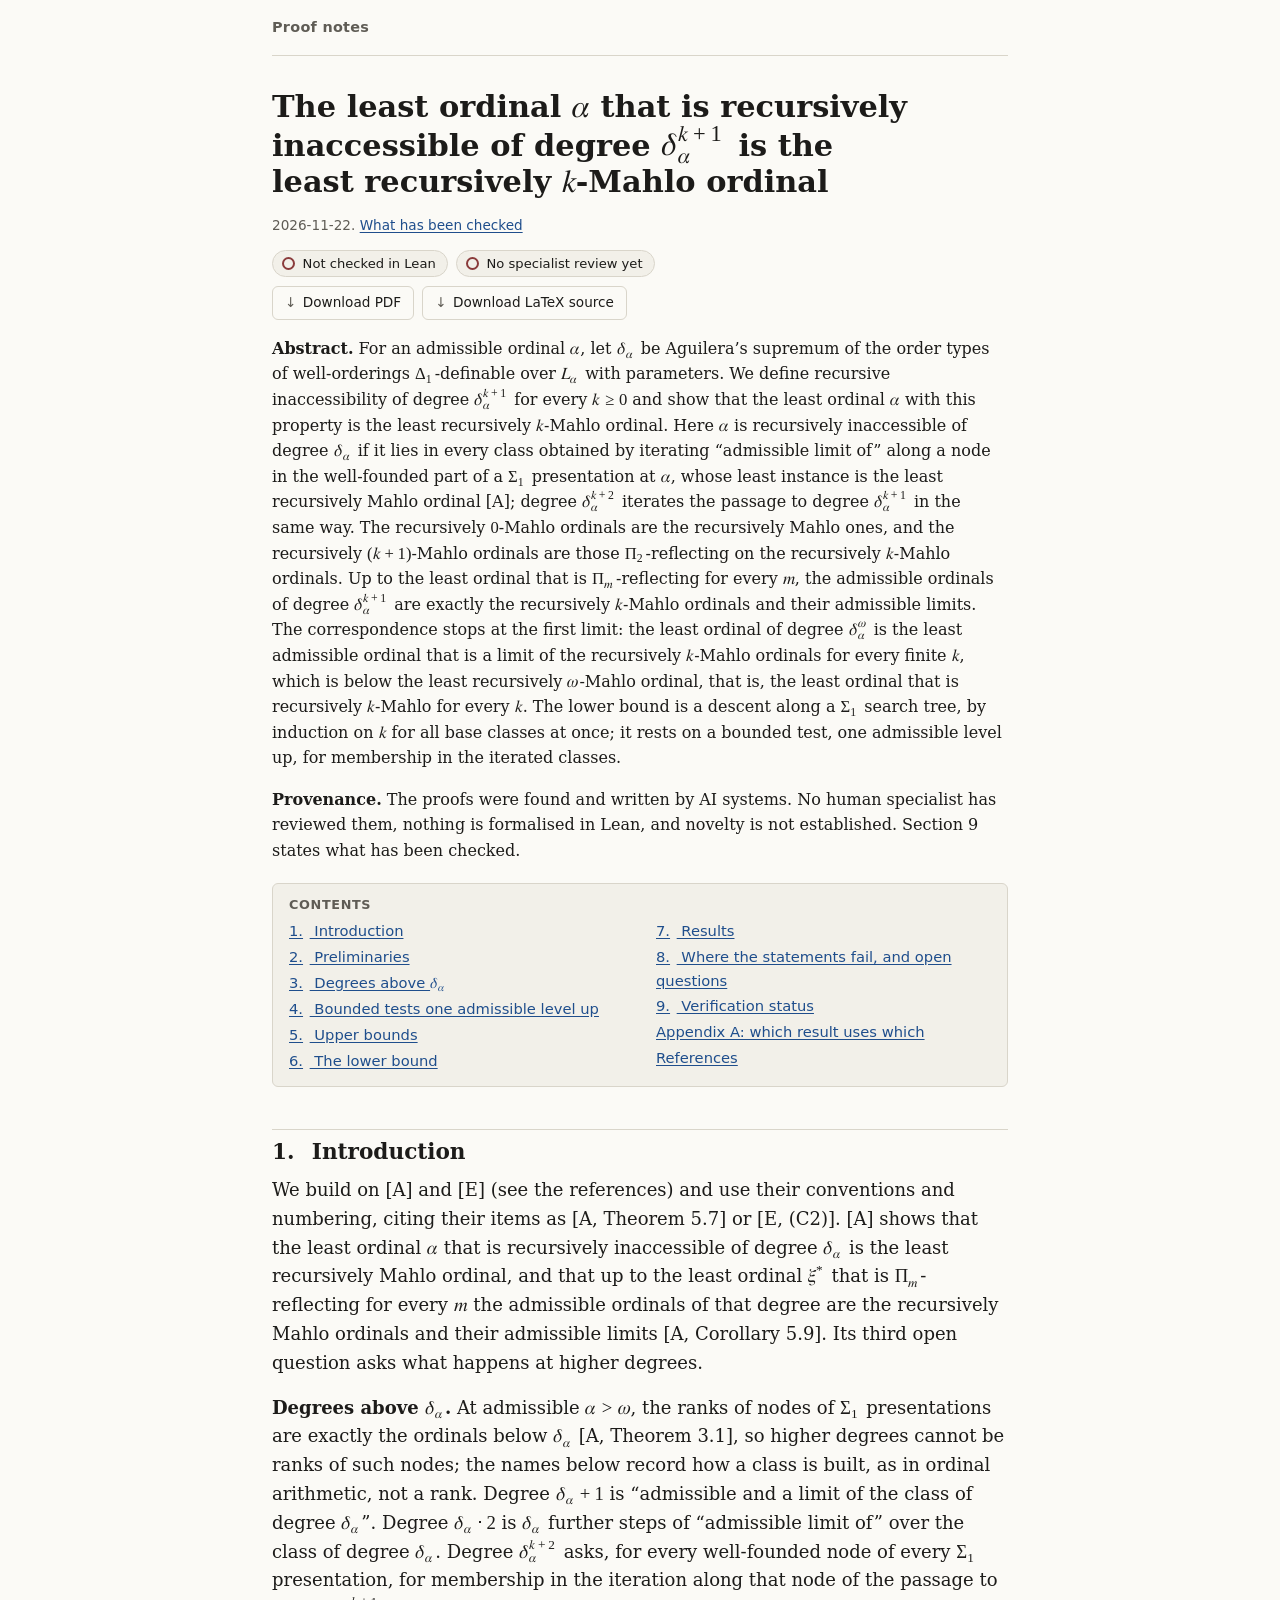
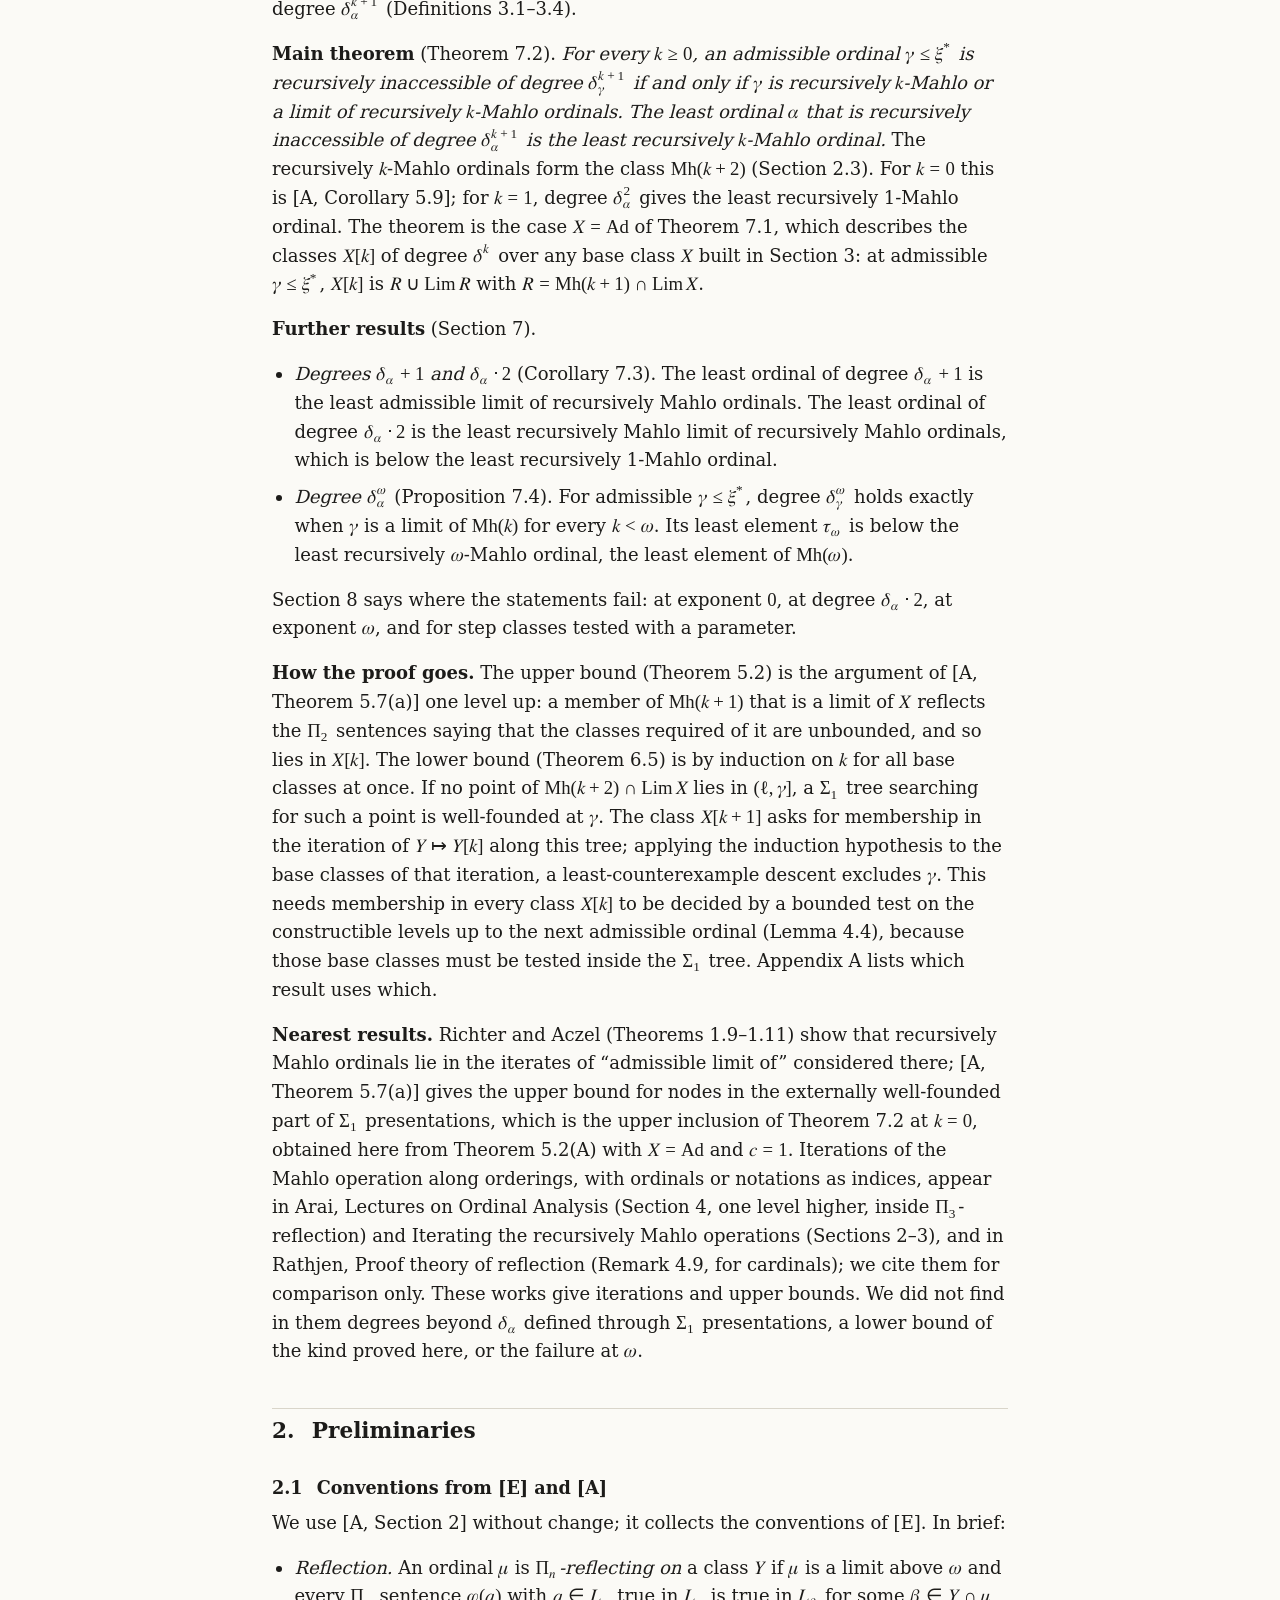
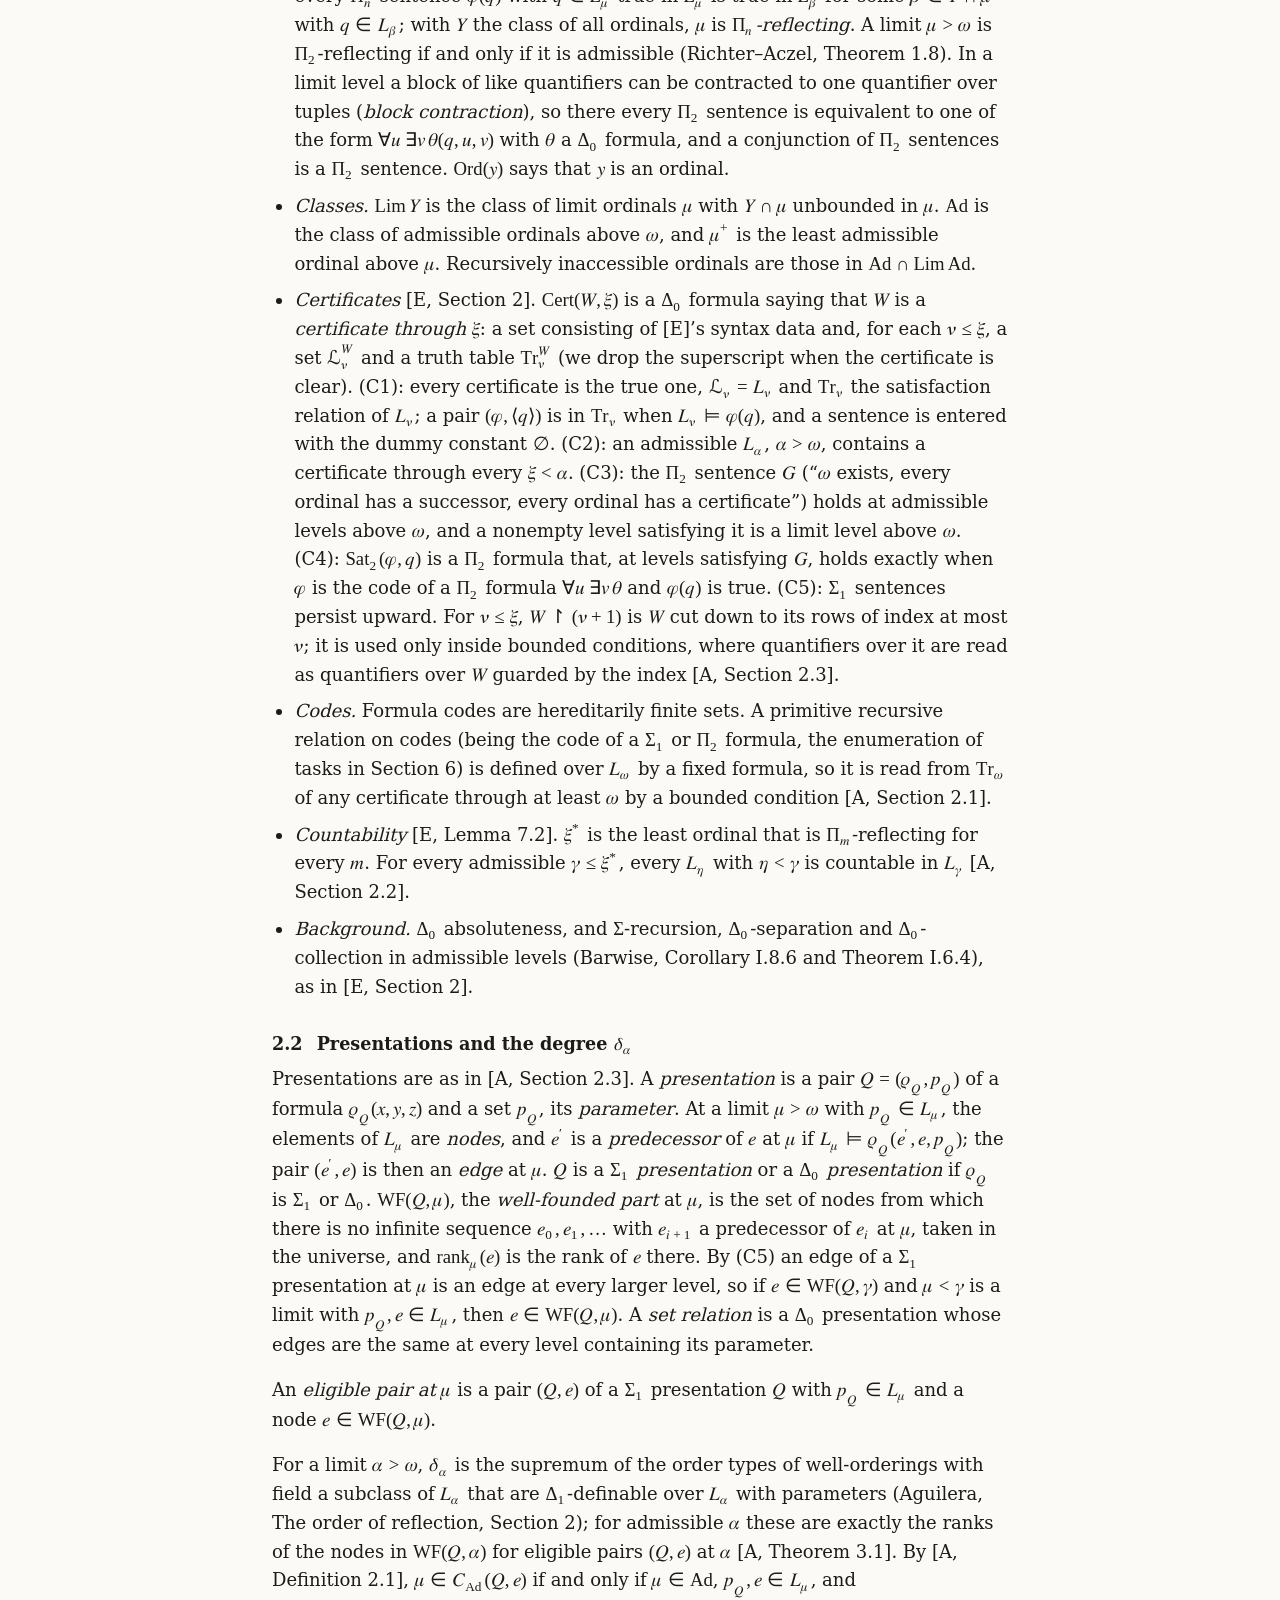
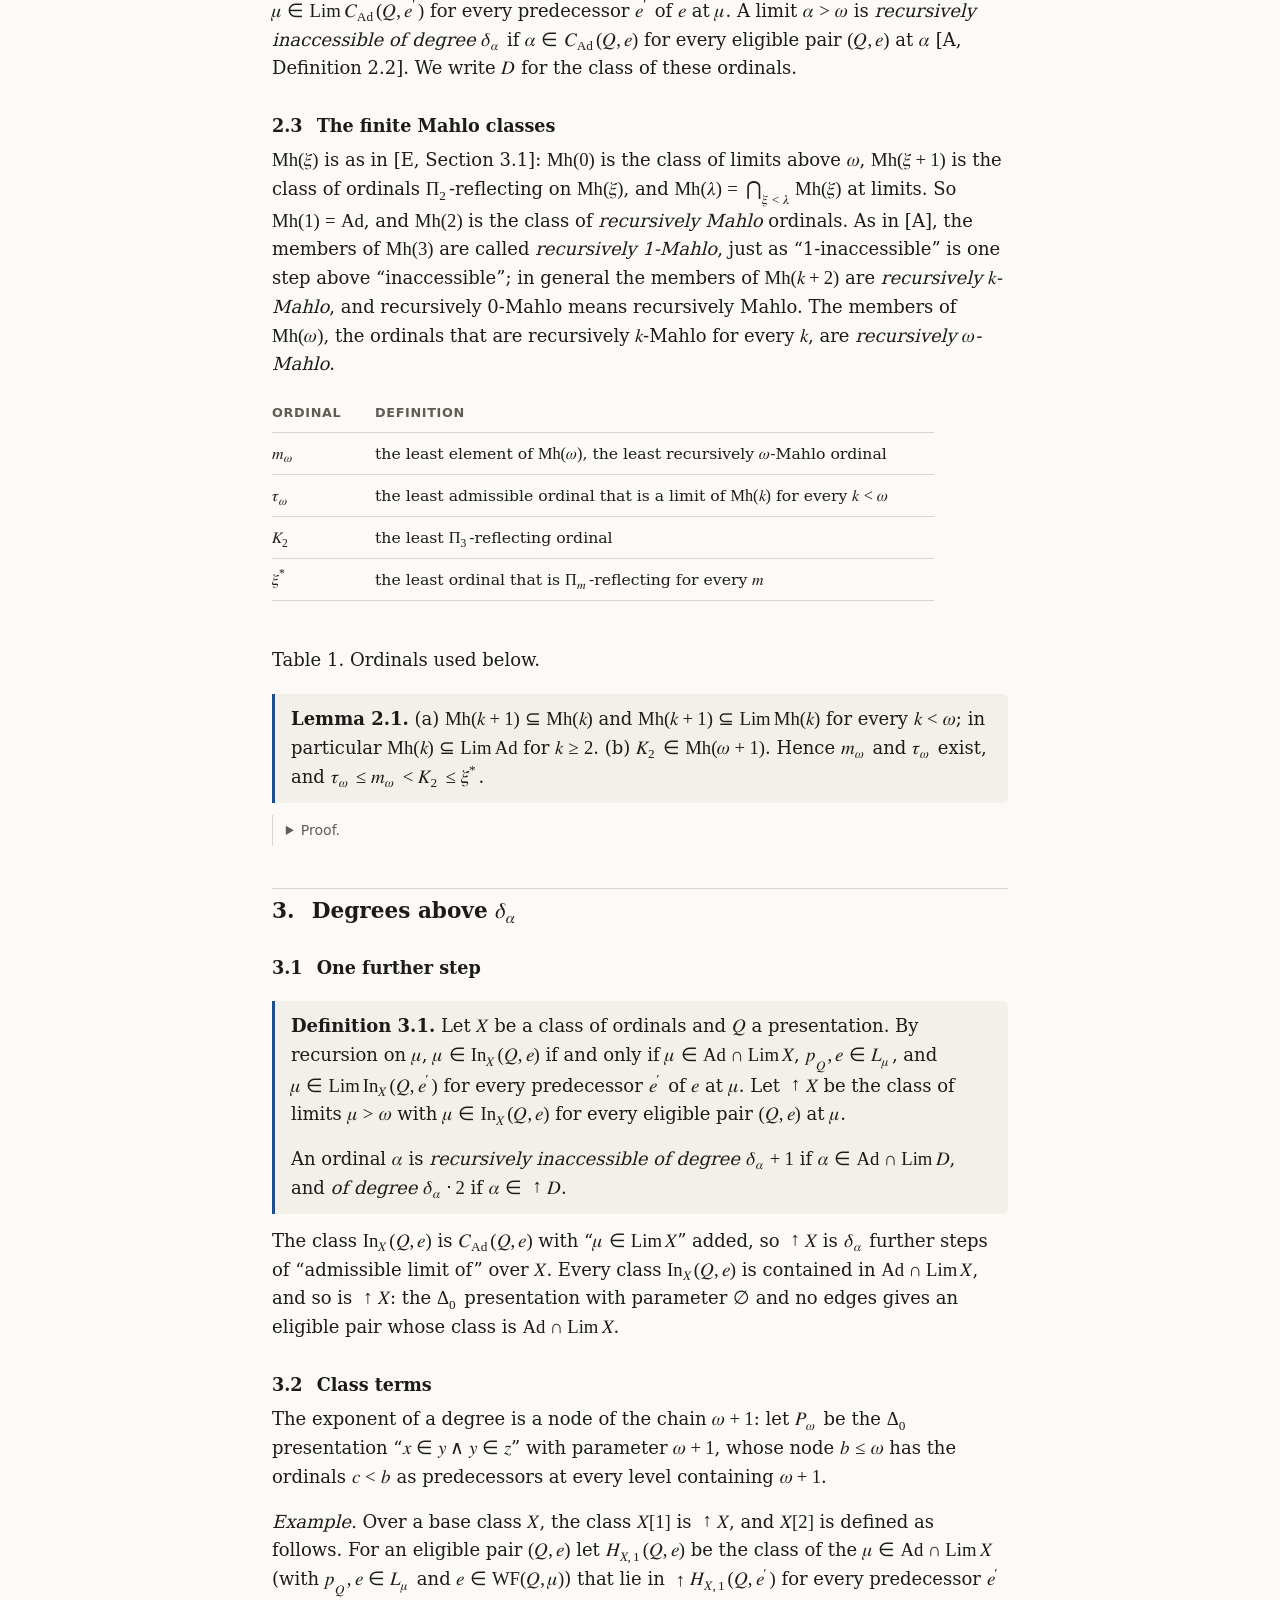
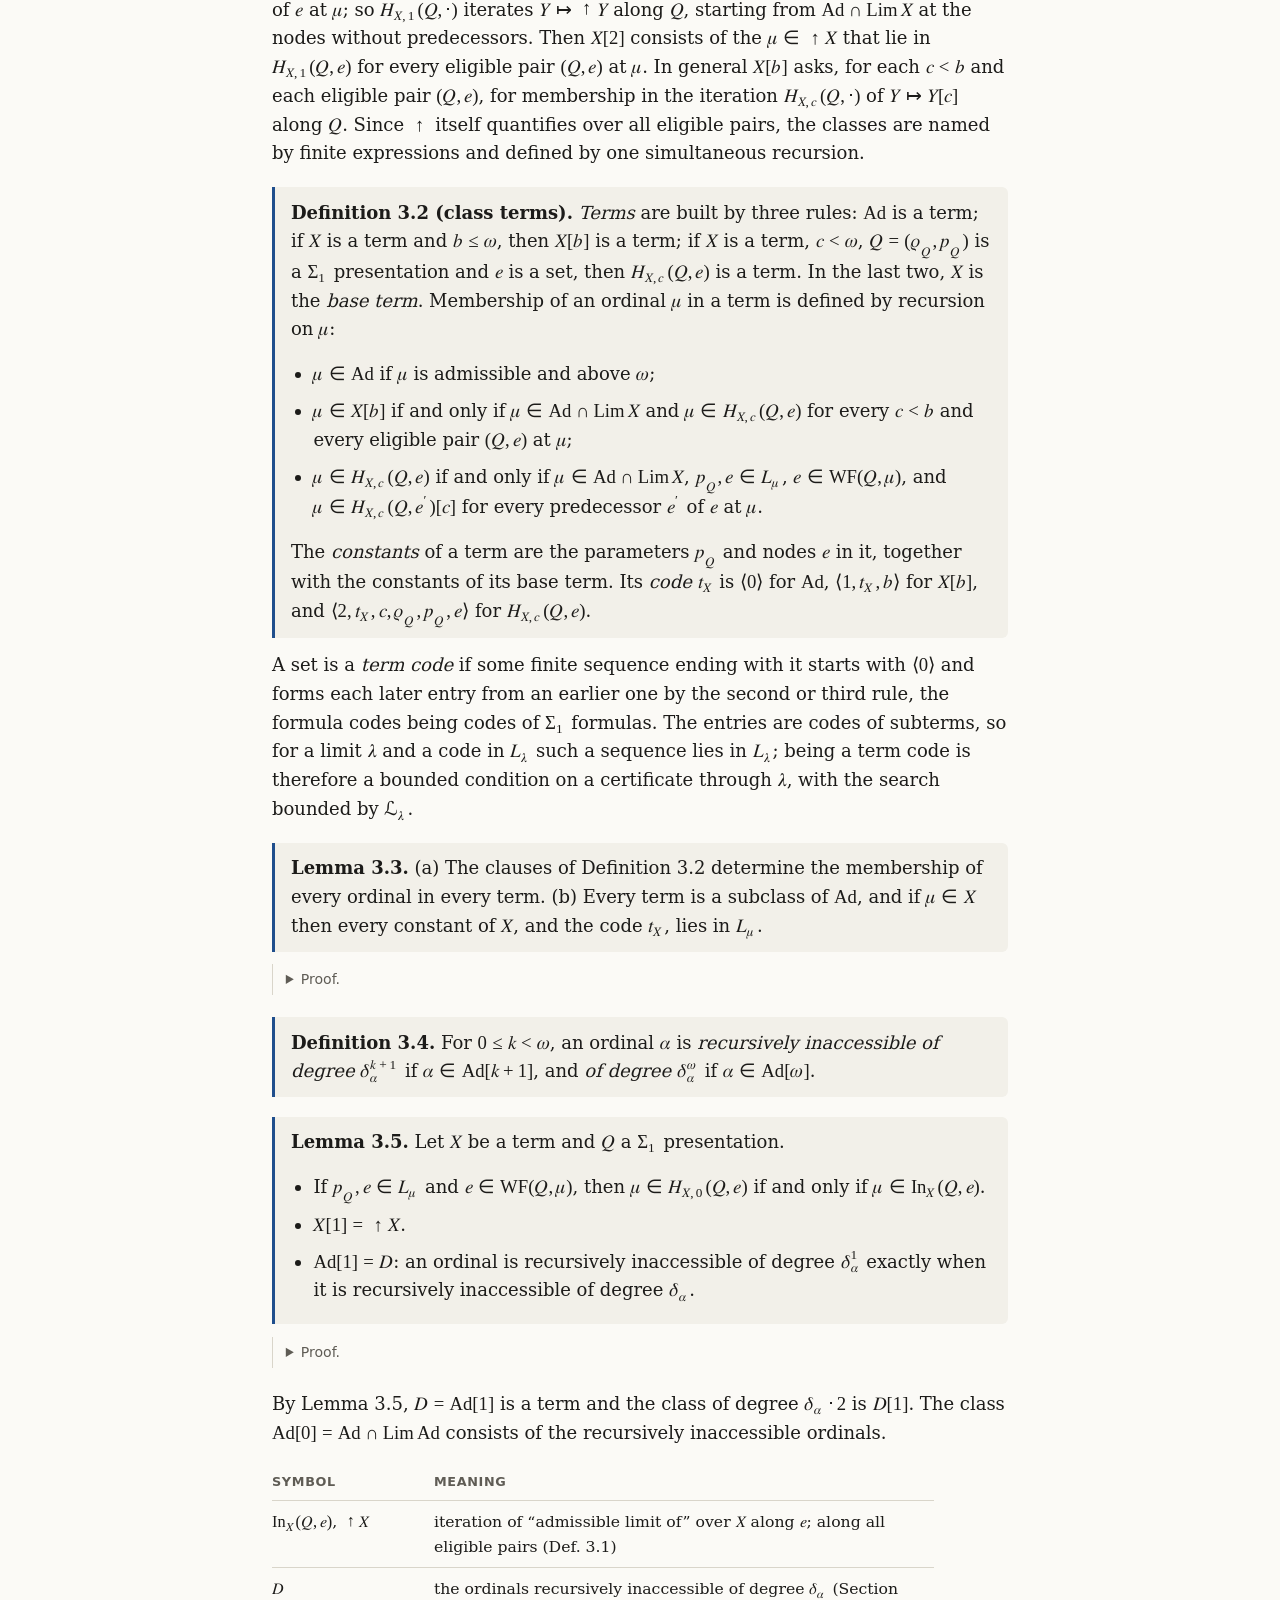
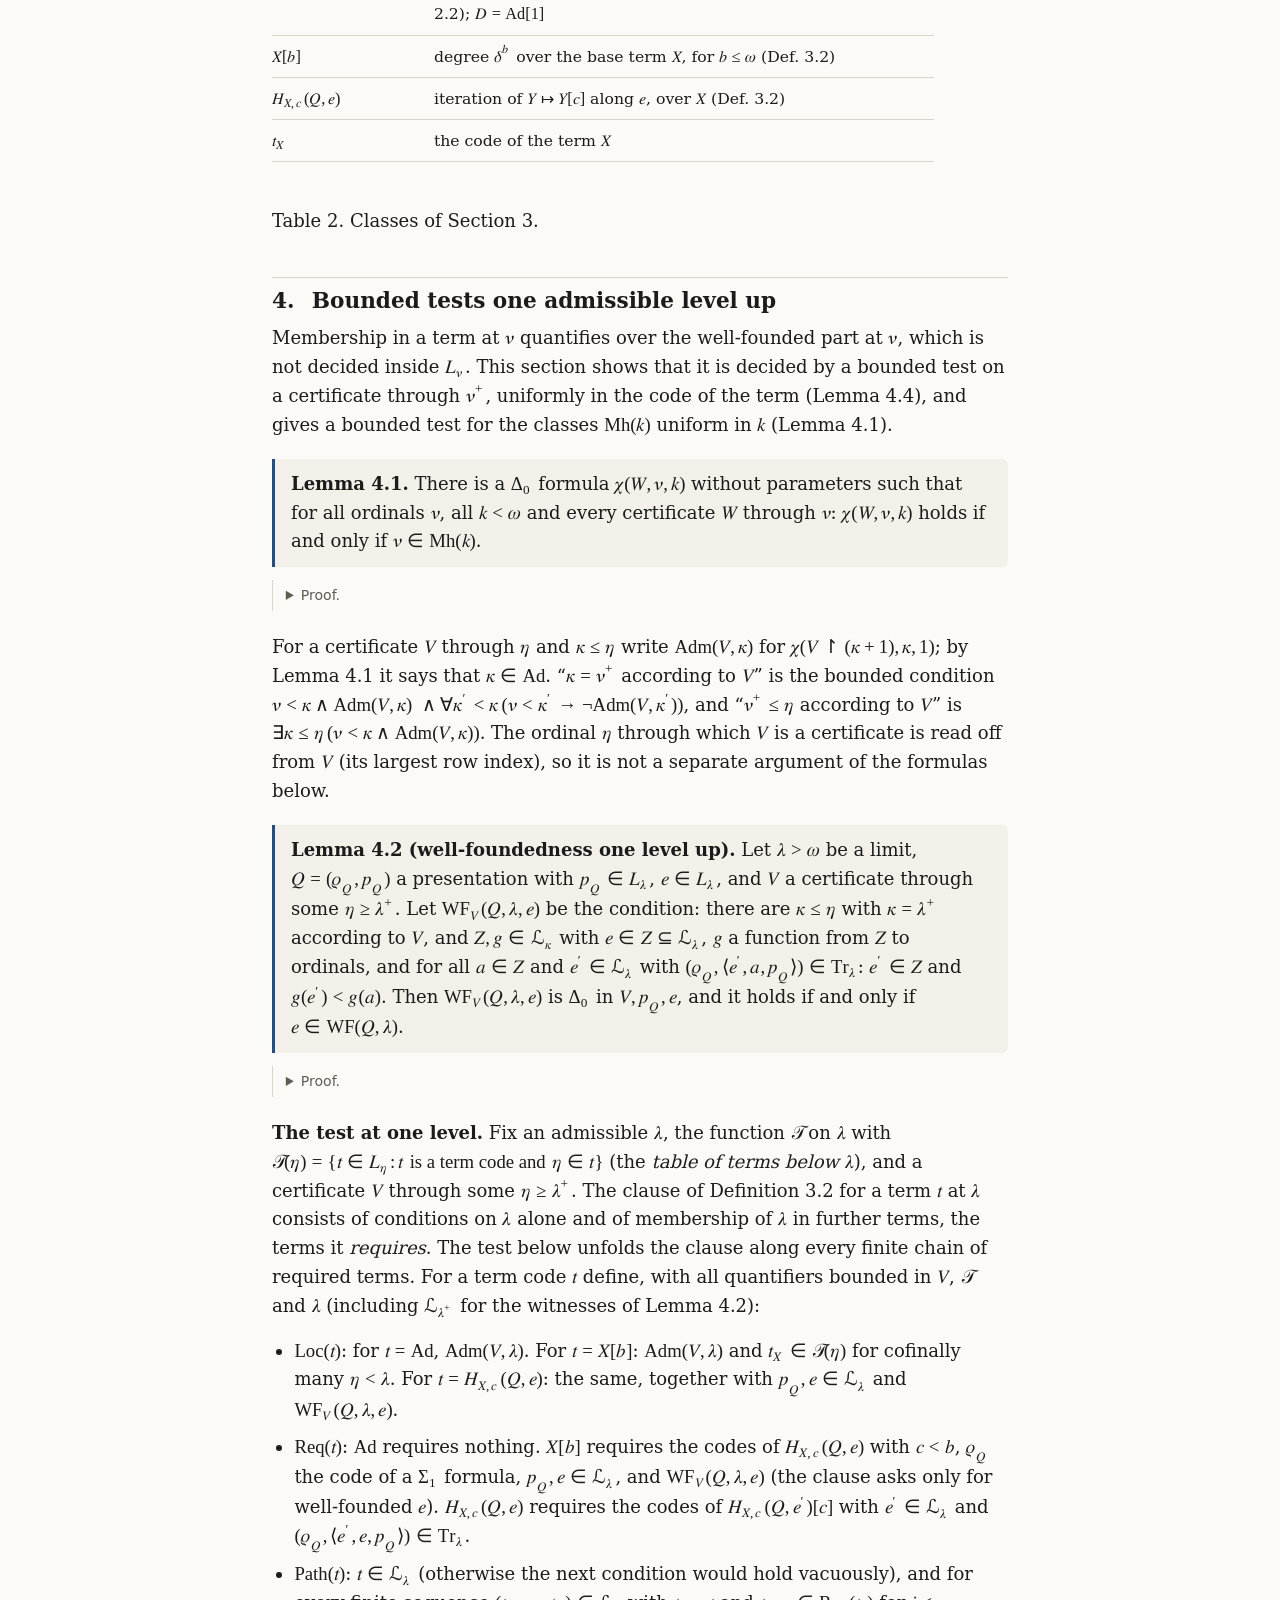
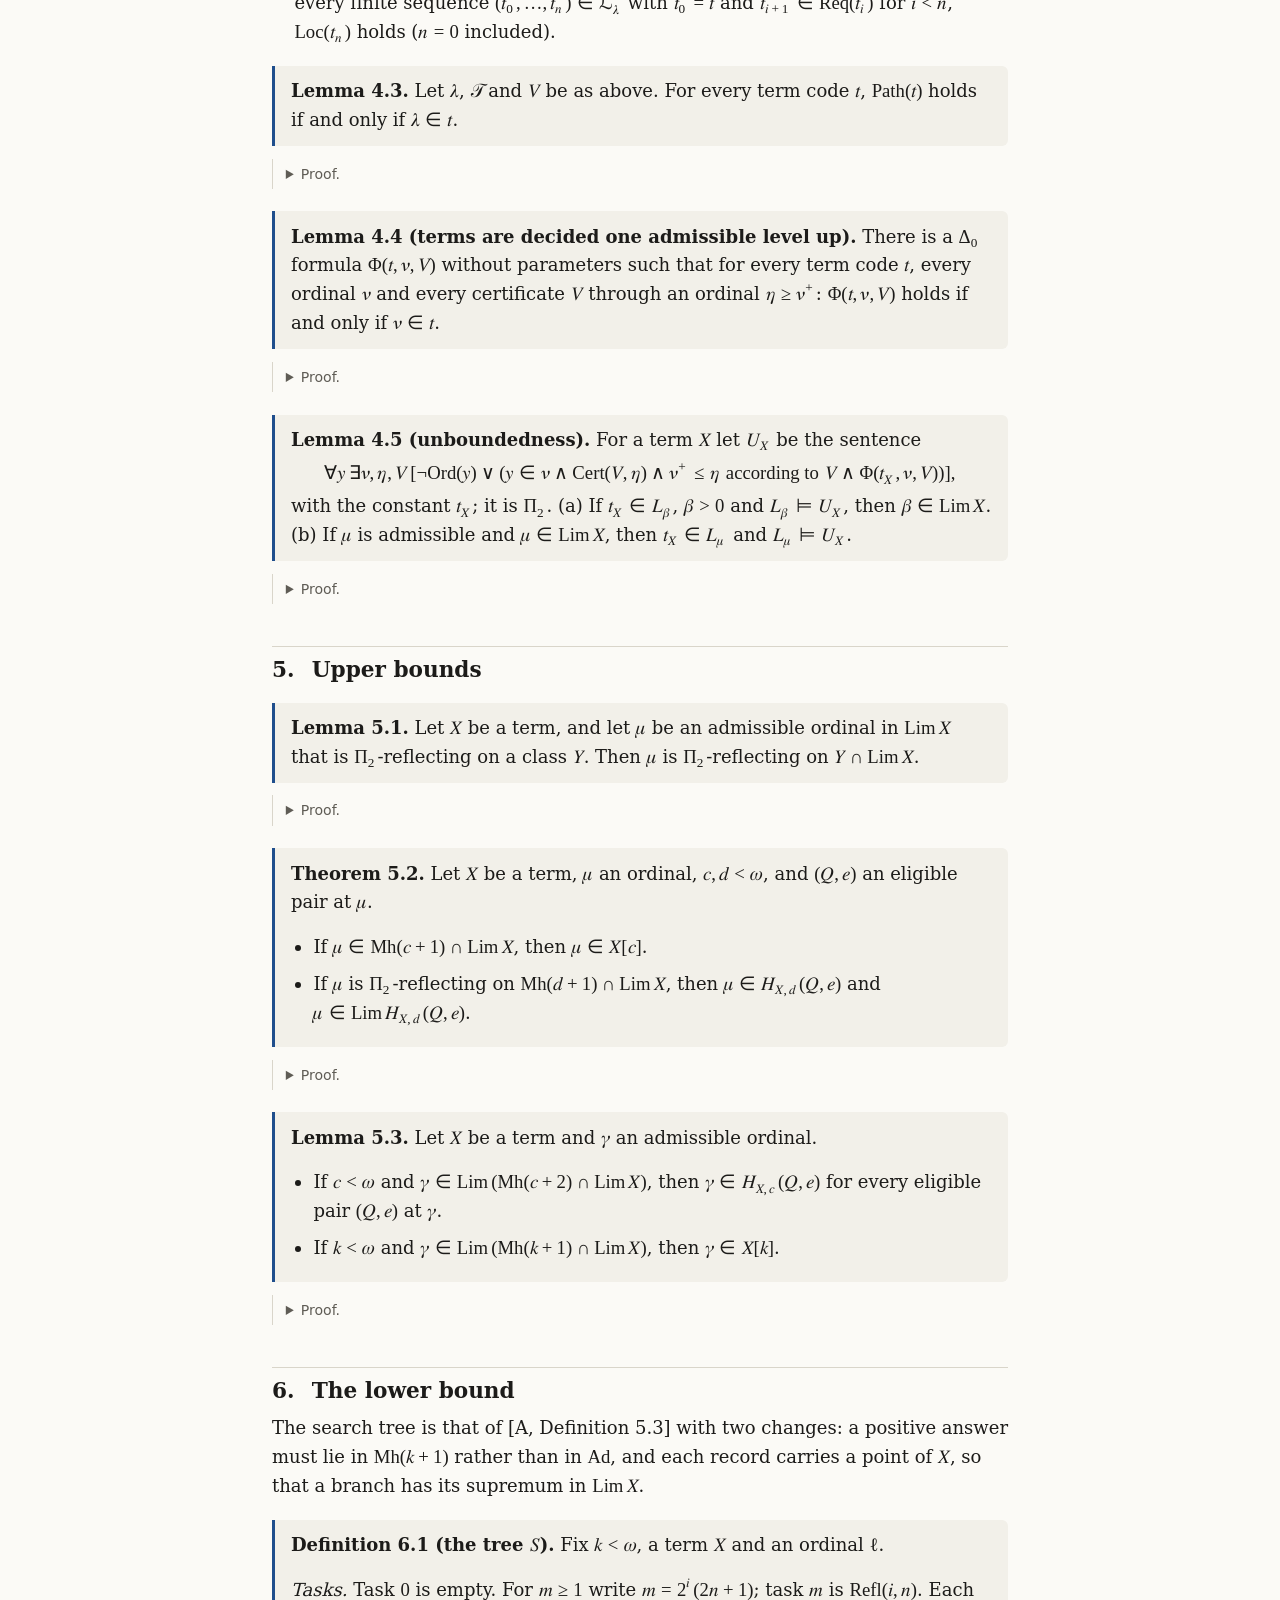
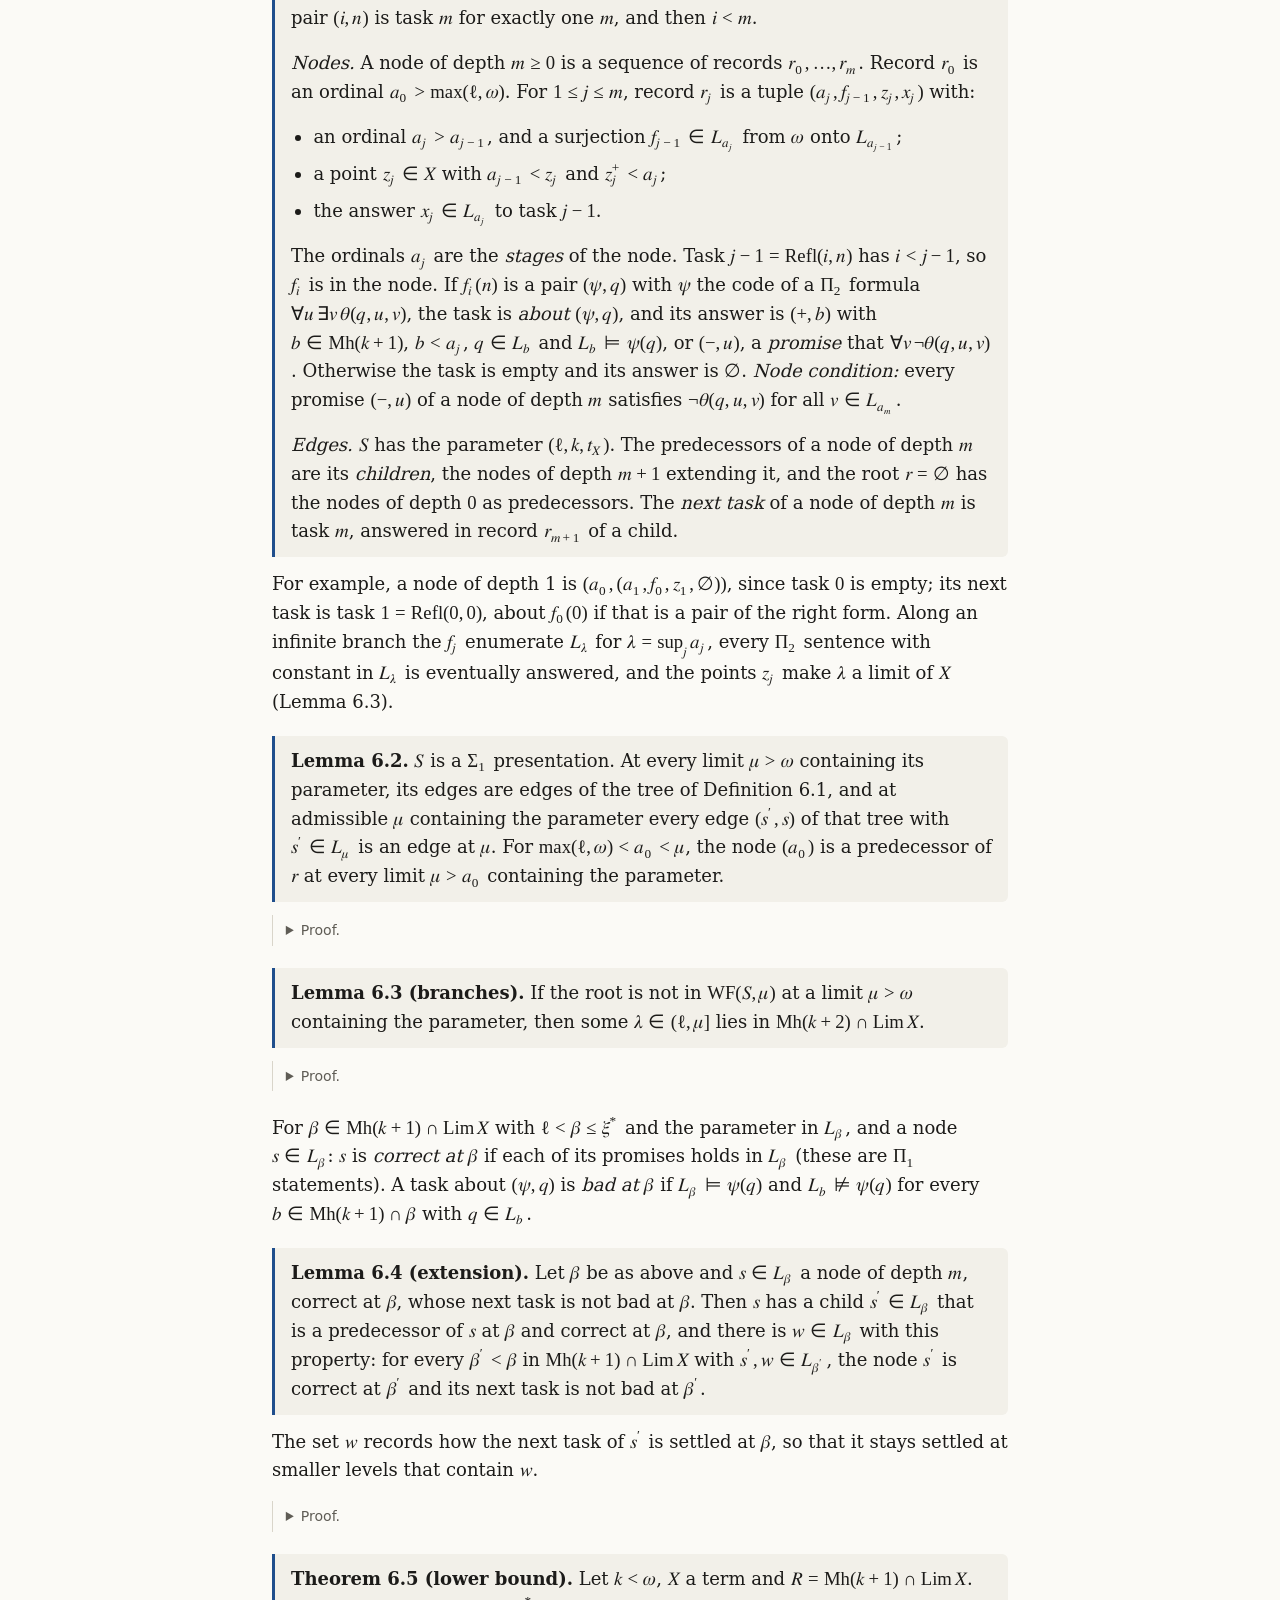
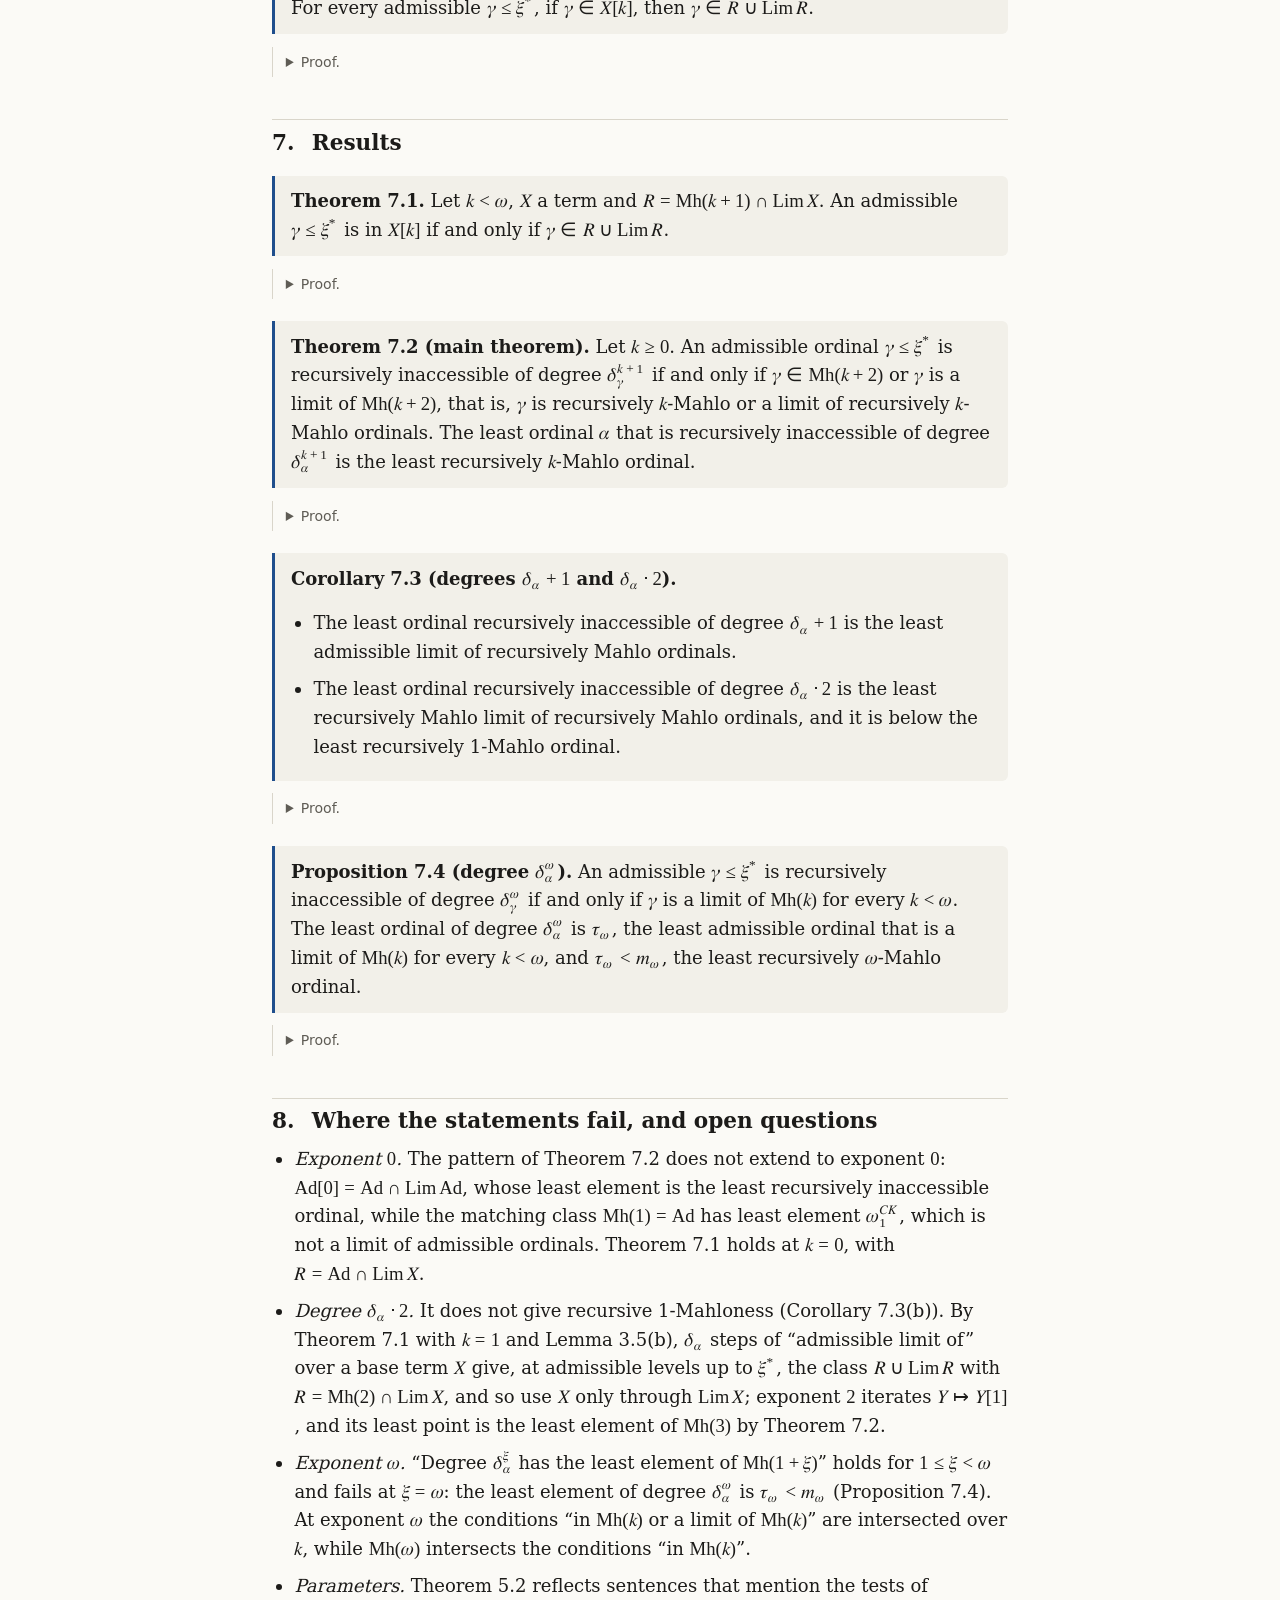
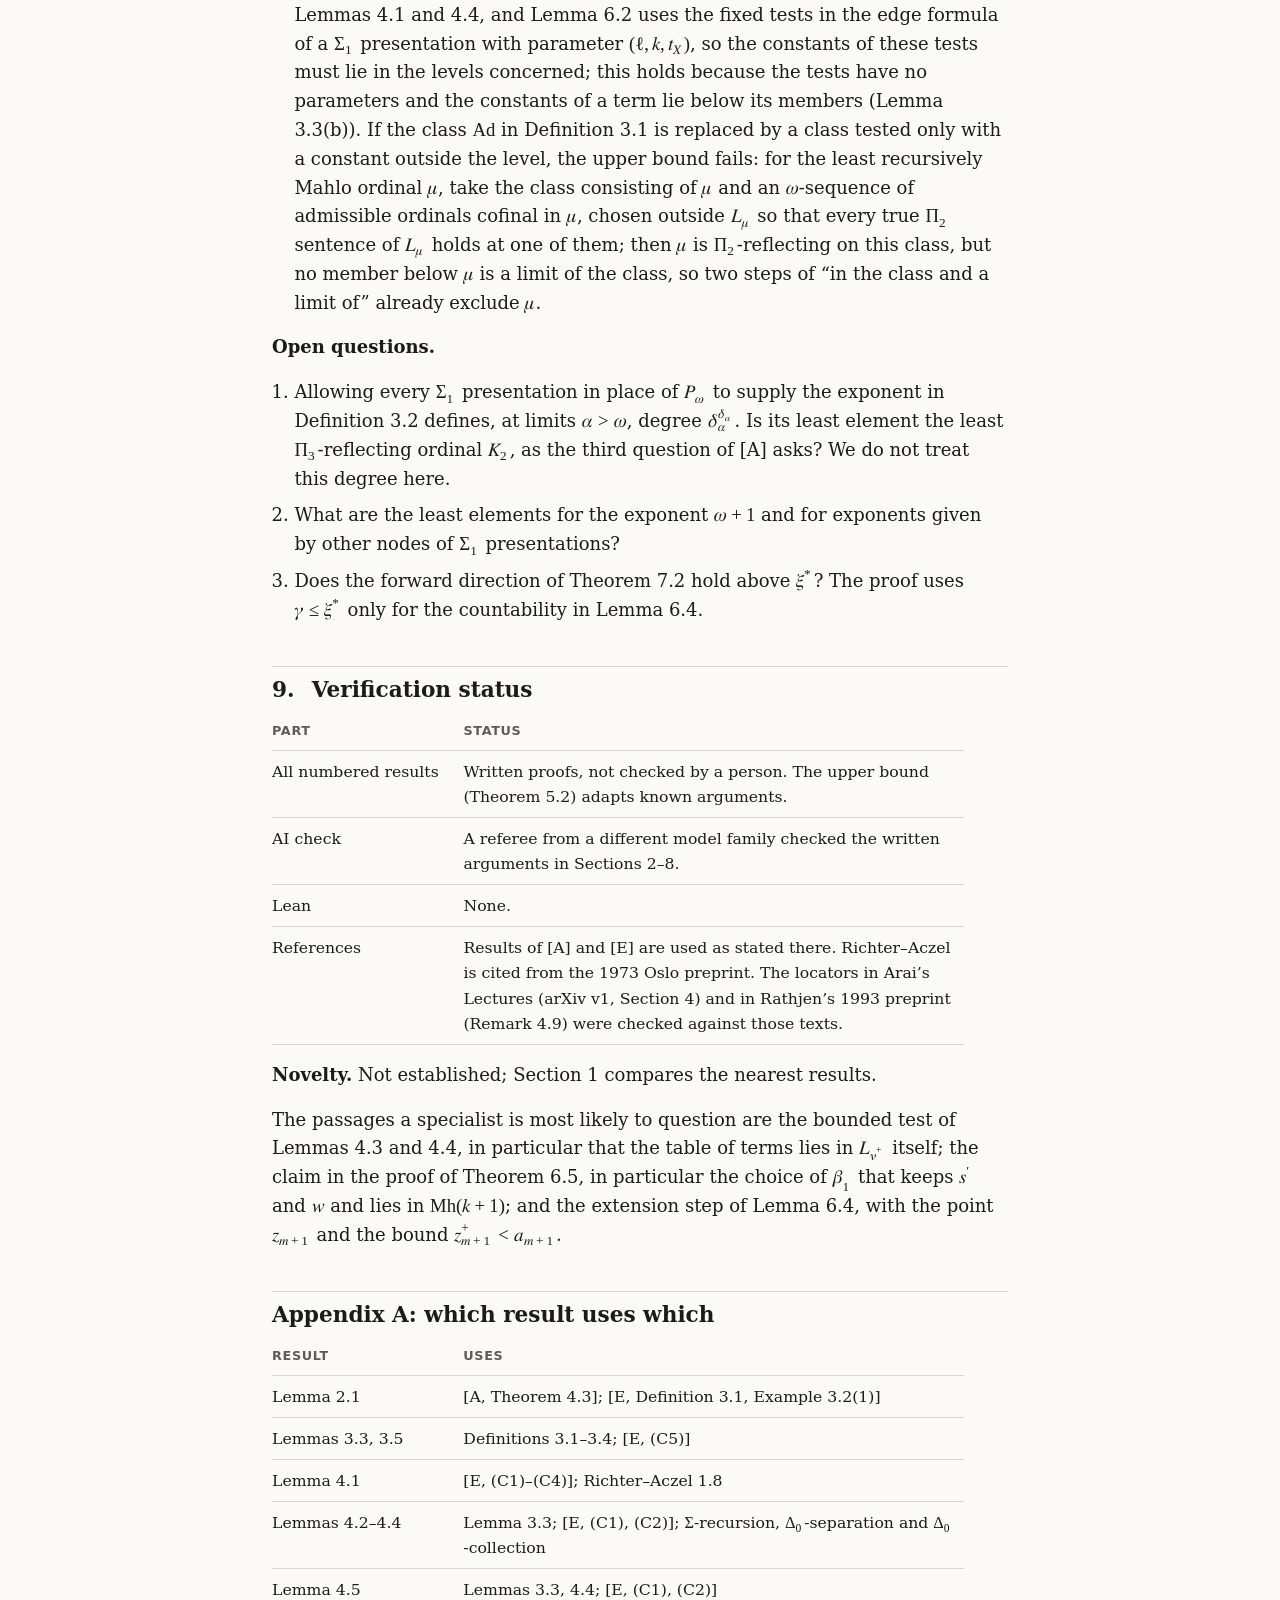
==== commit 4657cd75: "higher rec inacc degree" ====
--- a/degree-higher.html
+++ b/degree-higher.html
@@ -4,7 +4,7 @@
 <meta charset="utf-8">
 <meta name="viewport" content="width=device-width, initial-scale=1">
 <title>The least ordinal α that is recursively inaccessible of degree δ_(α)^(k + 1) is the least recursively k-Mahlo ordinal</title>
-<meta name="description" content="The sequel to the paper on degree δ_α: recursive inaccessibility of higher degrees δ_α^(k+1). Up to the least ordinal that is Π_m-reflecting for every m, the admissible ordinals of degree δ_α^(k+1) are exactly the recursively k-Mahlo ordinals and their admissible limits, so the least one is the least recursively k-Mahlo ordinal. The match stops at the first limit: the least ordinal of degree δ_α^ω is the least admissible limit of the recursively k-Mahlo ordinals for every finite k, below the least ordinal that is recursively k-Mahlo for every k.">
+<meta name="description" content="The sequel to the paper on degree δ_α: recursive inaccessibility of higher degrees δ_α^(k+1). Up to the least ordinal that is Π_m-reflecting for every m, the admissible ordinals of degree δ_α^(k+1) are exactly the recursively k-Mahlo ordinals and their admissible limits, so the least one is the least recursively k-Mahlo ordinal. The match stops at the first limit: the least ordinal of degree δ_α^ω is the least admissible limit of the recursively k-Mahlo ordinals for every finite k, below the least recursively ω-Mahlo ordinal (recursively k-Mahlo for every k).">
 <link rel="stylesheet" href="style.css">
 </head>
 <body>
@@ -21,7 +21,7 @@
 <ul class="chips"><li class="chip open">Not checked in Lean</li><li class="chip open">No specialist review yet</li></ul><p class="downloads"><a class="btn" download href="degree-higher.pdf">Download PDF</a><a class="btn" download href="src/degree-higher.tex">Download LaTeX source</a></p>
 <main>
 <div class="frontnote">
-<p><strong>Abstract.</strong> For an admissible ordinal <math display="inline" xmlns="http://www.w3.org/1998/Math/MathML"><semantics><mi>α</mi><annotation encoding="application/x-tex">\alpha</annotation></semantics></math>, let <math display="inline" xmlns="http://www.w3.org/1998/Math/MathML"><semantics><msub><mi>δ</mi><mi>α</mi></msub><annotation encoding="application/x-tex">\delta_\alpha</annotation></semantics></math> be Aguilera’s supremum of the order types of well-orderings <math display="inline" xmlns="http://www.w3.org/1998/Math/MathML"><semantics><msub><mi mathvariant="normal">Δ</mi><mn>1</mn></msub><annotation encoding="application/x-tex">\Delta_1</annotation></semantics></math>-definable over <math display="inline" xmlns="http://www.w3.org/1998/Math/MathML"><semantics><msub><mi>L</mi><mi>α</mi></msub><annotation encoding="application/x-tex">L_\alpha</annotation></semantics></math> with parameters. We define recursive inaccessibility of degree <math display="inline" xmlns="http://www.w3.org/1998/Math/MathML"><semantics><msubsup><mi>δ</mi><mi>α</mi><mrow><mi>k</mi><mo>+</mo><mn>1</mn></mrow></msubsup><annotation encoding="application/x-tex">\delta_\alpha^{k+1}</annotation></semantics></math> for every <math display="inline" xmlns="http://www.w3.org/1998/Math/MathML"><semantics><mrow><mi>k</mi><mo>≥</mo><mn>0</mn></mrow><annotation encoding="application/x-tex">k \ge 0</annotation></semantics></math> and show that the least ordinal <math display="inline" xmlns="http://www.w3.org/1998/Math/MathML"><semantics><mi>α</mi><annotation encoding="application/x-tex">\alpha</annotation></semantics></math> with this property is the least recursively <math display="inline" xmlns="http://www.w3.org/1998/Math/MathML"><semantics><mi>k</mi><annotation encoding="application/x-tex">k</annotation></semantics></math>-Mahlo ordinal. Here <math display="inline" xmlns="http://www.w3.org/1998/Math/MathML"><semantics><mi>α</mi><annotation encoding="application/x-tex">\alpha</annotation></semantics></math> is recursively inaccessible of degree <math display="inline" xmlns="http://www.w3.org/1998/Math/MathML"><semantics><msub><mi>δ</mi><mi>α</mi></msub><annotation encoding="application/x-tex">\delta_\alpha</annotation></semantics></math> if it lies in every class obtained by iterating “admissible limit of” along a node in the well-founded part of a <math display="inline" xmlns="http://www.w3.org/1998/Math/MathML"><semantics><msub><mi mathvariant="normal">Σ</mi><mn>1</mn></msub><annotation encoding="application/x-tex">\Sigma_1</annotation></semantics></math> presentation at <math display="inline" xmlns="http://www.w3.org/1998/Math/MathML"><semantics><mi>α</mi><annotation encoding="application/x-tex">\alpha</annotation></semantics></math>, whose least instance is the least recursively Mahlo ordinal [A]; degree <math display="inline" xmlns="http://www.w3.org/1998/Math/MathML"><semantics><msubsup><mi>δ</mi><mi>α</mi><mrow><mi>k</mi><mo>+</mo><mn>2</mn></mrow></msubsup><annotation encoding="application/x-tex">\delta_\alpha^{k+2}</annotation></semantics></math> iterates the passage to degree <math display="inline" xmlns="http://www.w3.org/1998/Math/MathML"><semantics><msubsup><mi>δ</mi><mi>α</mi><mrow><mi>k</mi><mo>+</mo><mn>1</mn></mrow></msubsup><annotation encoding="application/x-tex">\delta_\alpha^{k+1}</annotation></semantics></math> in the same way. The recursively <math display="inline" xmlns="http://www.w3.org/1998/Math/MathML"><semantics><mn>0</mn><annotation encoding="application/x-tex">0</annotation></semantics></math>-Mahlo ordinals are the recursively Mahlo ones, and the recursively <math display="inline" xmlns="http://www.w3.org/1998/Math/MathML"><semantics><mrow><mo stretchy="false" form="prefix">(</mo><mi>k</mi><mo>+</mo><mn>1</mn><mo stretchy="false" form="postfix">)</mo></mrow><annotation encoding="application/x-tex">(k+1)</annotation></semantics></math>-Mahlo ordinals are those <math display="inline" xmlns="http://www.w3.org/1998/Math/MathML"><semantics><msub><mi mathvariant="normal">Π</mi><mn>2</mn></msub><annotation encoding="application/x-tex">\Pi_2</annotation></semantics></math>-reflecting on the recursively <math display="inline" xmlns="http://www.w3.org/1998/Math/MathML"><semantics><mi>k</mi><annotation encoding="application/x-tex">k</annotation></semantics></math>-Mahlo ordinals. Up to the least ordinal that is <math display="inline" xmlns="http://www.w3.org/1998/Math/MathML"><semantics><msub><mi mathvariant="normal">Π</mi><mi>m</mi></msub><annotation encoding="application/x-tex">\Pi_m</annotation></semantics></math>-reflecting for every <math display="inline" xmlns="http://www.w3.org/1998/Math/MathML"><semantics><mi>m</mi><annotation encoding="application/x-tex">m</annotation></semantics></math>, the admissible ordinals of degree <math display="inline" xmlns="http://www.w3.org/1998/Math/MathML"><semantics><msubsup><mi>δ</mi><mi>α</mi><mrow><mi>k</mi><mo>+</mo><mn>1</mn></mrow></msubsup><annotation encoding="application/x-tex">\delta_\alpha^{k+1}</annotation></semantics></math> are exactly the recursively <math display="inline" xmlns="http://www.w3.org/1998/Math/MathML"><semantics><mi>k</mi><annotation encoding="application/x-tex">k</annotation></semantics></math>-Mahlo ordinals and their admissible limits. The correspondence stops at the first limit: the least ordinal of degree <math display="inline" xmlns="http://www.w3.org/1998/Math/MathML"><semantics><msubsup><mi>δ</mi><mi>α</mi><mi>ω</mi></msubsup><annotation encoding="application/x-tex">\delta_\alpha^\omega</annotation></semantics></math> is the least admissible ordinal that is a limit of the recursively <math display="inline" xmlns="http://www.w3.org/1998/Math/MathML"><semantics><mi>k</mi><annotation encoding="application/x-tex">k</annotation></semantics></math>-Mahlo ordinals for every finite <math display="inline" xmlns="http://www.w3.org/1998/Math/MathML"><semantics><mi>k</mi><annotation encoding="application/x-tex">k</annotation></semantics></math>, which is below the least ordinal that is recursively <math display="inline" xmlns="http://www.w3.org/1998/Math/MathML"><semantics><mi>k</mi><annotation encoding="application/x-tex">k</annotation></semantics></math>-Mahlo for every <math display="inline" xmlns="http://www.w3.org/1998/Math/MathML"><semantics><mi>k</mi><annotation encoding="application/x-tex">k</annotation></semantics></math>. The lower bound is a descent along a <math display="inline" xmlns="http://www.w3.org/1998/Math/MathML"><semantics><msub><mi mathvariant="normal">Σ</mi><mn>1</mn></msub><annotation encoding="application/x-tex">\Sigma_1</annotation></semantics></math> search tree, by induction on <math display="inline" xmlns="http://www.w3.org/1998/Math/MathML"><semantics><mi>k</mi><annotation encoding="application/x-tex">k</annotation></semantics></math> for all base classes at once; it rests on a bounded test, one admissible level up, for membership in the iterated classes.</p>
+<p><strong>Abstract.</strong> For an admissible ordinal <math display="inline" xmlns="http://www.w3.org/1998/Math/MathML"><semantics><mi>α</mi><annotation encoding="application/x-tex">\alpha</annotation></semantics></math>, let <math display="inline" xmlns="http://www.w3.org/1998/Math/MathML"><semantics><msub><mi>δ</mi><mi>α</mi></msub><annotation encoding="application/x-tex">\delta_\alpha</annotation></semantics></math> be Aguilera’s supremum of the order types of well-orderings <math display="inline" xmlns="http://www.w3.org/1998/Math/MathML"><semantics><msub><mi mathvariant="normal">Δ</mi><mn>1</mn></msub><annotation encoding="application/x-tex">\Delta_1</annotation></semantics></math>-definable over <math display="inline" xmlns="http://www.w3.org/1998/Math/MathML"><semantics><msub><mi>L</mi><mi>α</mi></msub><annotation encoding="application/x-tex">L_\alpha</annotation></semantics></math> with parameters. We define recursive inaccessibility of degree <math display="inline" xmlns="http://www.w3.org/1998/Math/MathML"><semantics><msubsup><mi>δ</mi><mi>α</mi><mrow><mi>k</mi><mo>+</mo><mn>1</mn></mrow></msubsup><annotation encoding="application/x-tex">\delta_\alpha^{k+1}</annotation></semantics></math> for every <math display="inline" xmlns="http://www.w3.org/1998/Math/MathML"><semantics><mrow><mi>k</mi><mo>≥</mo><mn>0</mn></mrow><annotation encoding="application/x-tex">k \ge 0</annotation></semantics></math> and show that the least ordinal <math display="inline" xmlns="http://www.w3.org/1998/Math/MathML"><semantics><mi>α</mi><annotation encoding="application/x-tex">\alpha</annotation></semantics></math> with this property is the least recursively <math display="inline" xmlns="http://www.w3.org/1998/Math/MathML"><semantics><mi>k</mi><annotation encoding="application/x-tex">k</annotation></semantics></math>-Mahlo ordinal. Here <math display="inline" xmlns="http://www.w3.org/1998/Math/MathML"><semantics><mi>α</mi><annotation encoding="application/x-tex">\alpha</annotation></semantics></math> is recursively inaccessible of degree <math display="inline" xmlns="http://www.w3.org/1998/Math/MathML"><semantics><msub><mi>δ</mi><mi>α</mi></msub><annotation encoding="application/x-tex">\delta_\alpha</annotation></semantics></math> if it lies in every class obtained by iterating “admissible limit of” along a node in the well-founded part of a <math display="inline" xmlns="http://www.w3.org/1998/Math/MathML"><semantics><msub><mi mathvariant="normal">Σ</mi><mn>1</mn></msub><annotation encoding="application/x-tex">\Sigma_1</annotation></semantics></math> presentation at <math display="inline" xmlns="http://www.w3.org/1998/Math/MathML"><semantics><mi>α</mi><annotation encoding="application/x-tex">\alpha</annotation></semantics></math>, whose least instance is the least recursively Mahlo ordinal [A]; degree <math display="inline" xmlns="http://www.w3.org/1998/Math/MathML"><semantics><msubsup><mi>δ</mi><mi>α</mi><mrow><mi>k</mi><mo>+</mo><mn>2</mn></mrow></msubsup><annotation encoding="application/x-tex">\delta_\alpha^{k+2}</annotation></semantics></math> iterates the passage to degree <math display="inline" xmlns="http://www.w3.org/1998/Math/MathML"><semantics><msubsup><mi>δ</mi><mi>α</mi><mrow><mi>k</mi><mo>+</mo><mn>1</mn></mrow></msubsup><annotation encoding="application/x-tex">\delta_\alpha^{k+1}</annotation></semantics></math> in the same way. The recursively <math display="inline" xmlns="http://www.w3.org/1998/Math/MathML"><semantics><mn>0</mn><annotation encoding="application/x-tex">0</annotation></semantics></math>-Mahlo ordinals are the recursively Mahlo ones, and the recursively <math display="inline" xmlns="http://www.w3.org/1998/Math/MathML"><semantics><mrow><mo stretchy="false" form="prefix">(</mo><mi>k</mi><mo>+</mo><mn>1</mn><mo stretchy="false" form="postfix">)</mo></mrow><annotation encoding="application/x-tex">(k+1)</annotation></semantics></math>-Mahlo ordinals are those <math display="inline" xmlns="http://www.w3.org/1998/Math/MathML"><semantics><msub><mi mathvariant="normal">Π</mi><mn>2</mn></msub><annotation encoding="application/x-tex">\Pi_2</annotation></semantics></math>-reflecting on the recursively <math display="inline" xmlns="http://www.w3.org/1998/Math/MathML"><semantics><mi>k</mi><annotation encoding="application/x-tex">k</annotation></semantics></math>-Mahlo ordinals. Up to the least ordinal that is <math display="inline" xmlns="http://www.w3.org/1998/Math/MathML"><semantics><msub><mi mathvariant="normal">Π</mi><mi>m</mi></msub><annotation encoding="application/x-tex">\Pi_m</annotation></semantics></math>-reflecting for every <math display="inline" xmlns="http://www.w3.org/1998/Math/MathML"><semantics><mi>m</mi><annotation encoding="application/x-tex">m</annotation></semantics></math>, the admissible ordinals of degree <math display="inline" xmlns="http://www.w3.org/1998/Math/MathML"><semantics><msubsup><mi>δ</mi><mi>α</mi><mrow><mi>k</mi><mo>+</mo><mn>1</mn></mrow></msubsup><annotation encoding="application/x-tex">\delta_\alpha^{k+1}</annotation></semantics></math> are exactly the recursively <math display="inline" xmlns="http://www.w3.org/1998/Math/MathML"><semantics><mi>k</mi><annotation encoding="application/x-tex">k</annotation></semantics></math>-Mahlo ordinals and their admissible limits. The correspondence stops at the first limit: the least ordinal of degree <math display="inline" xmlns="http://www.w3.org/1998/Math/MathML"><semantics><msubsup><mi>δ</mi><mi>α</mi><mi>ω</mi></msubsup><annotation encoding="application/x-tex">\delta_\alpha^\omega</annotation></semantics></math> is the least admissible ordinal that is a limit of the recursively <math display="inline" xmlns="http://www.w3.org/1998/Math/MathML"><semantics><mi>k</mi><annotation encoding="application/x-tex">k</annotation></semantics></math>-Mahlo ordinals for every finite <math display="inline" xmlns="http://www.w3.org/1998/Math/MathML"><semantics><mi>k</mi><annotation encoding="application/x-tex">k</annotation></semantics></math>, which is below the least recursively <math display="inline" xmlns="http://www.w3.org/1998/Math/MathML"><semantics><mi>ω</mi><annotation encoding="application/x-tex">\omega</annotation></semantics></math>-Mahlo ordinal, that is, the least ordinal that is recursively <math display="inline" xmlns="http://www.w3.org/1998/Math/MathML"><semantics><mi>k</mi><annotation encoding="application/x-tex">k</annotation></semantics></math>-Mahlo for every <math display="inline" xmlns="http://www.w3.org/1998/Math/MathML"><semantics><mi>k</mi><annotation encoding="application/x-tex">k</annotation></semantics></math>. The lower bound is a descent along a <math display="inline" xmlns="http://www.w3.org/1998/Math/MathML"><semantics><msub><mi mathvariant="normal">Σ</mi><mn>1</mn></msub><annotation encoding="application/x-tex">\Sigma_1</annotation></semantics></math> search tree, by induction on <math display="inline" xmlns="http://www.w3.org/1998/Math/MathML"><semantics><mi>k</mi><annotation encoding="application/x-tex">k</annotation></semantics></math> for all base classes at once; it rests on a bounded test, one admissible level up, for membership in the iterated classes.</p>
 </div>
 <div class="frontnote">
 <p><strong>Provenance.</strong> The proofs were found and written by AI systems. No human specialist has reviewed them, nothing is formalised in Lean, and novelty is not established. Section 9 states what has been checked.</p>
@@ -34,7 +34,7 @@
 <p><strong>Further results</strong> (Section 7).</p>
 <ul>
 <li><p><em>Degrees <math display="inline" xmlns="http://www.w3.org/1998/Math/MathML"><semantics><mrow><msub><mi>δ</mi><mi>α</mi></msub><mo>+</mo><mn>1</mn></mrow><annotation encoding="application/x-tex">\delta_\alpha + 1</annotation></semantics></math> and <math display="inline" xmlns="http://www.w3.org/1998/Math/MathML"><semantics><mrow><msub><mi>δ</mi><mi>α</mi></msub><mo>⋅</mo><mn>2</mn></mrow><annotation encoding="application/x-tex">\delta_\alpha \cdot 2</annotation></semantics></math></em> (Corollary 7.3). The least ordinal of degree <math display="inline" xmlns="http://www.w3.org/1998/Math/MathML"><semantics><mrow><msub><mi>δ</mi><mi>α</mi></msub><mo>+</mo><mn>1</mn></mrow><annotation encoding="application/x-tex">\delta_\alpha + 1</annotation></semantics></math> is the least admissible limit of recursively Mahlo ordinals. The least ordinal of degree <math display="inline" xmlns="http://www.w3.org/1998/Math/MathML"><semantics><mrow><msub><mi>δ</mi><mi>α</mi></msub><mo>⋅</mo><mn>2</mn></mrow><annotation encoding="application/x-tex">\delta_\alpha \cdot 2</annotation></semantics></math> is the least recursively Mahlo limit of recursively Mahlo ordinals, which is below the least recursively 1-Mahlo ordinal.</p></li>
-<li><p><em>Degree <math display="inline" xmlns="http://www.w3.org/1998/Math/MathML"><semantics><msubsup><mi>δ</mi><mi>α</mi><mi>ω</mi></msubsup><annotation encoding="application/x-tex">\delta_\alpha^\omega</annotation></semantics></math></em> (Proposition 7.4). For admissible <math display="inline" xmlns="http://www.w3.org/1998/Math/MathML"><semantics><mrow><mi>γ</mi><mo>≤</mo><msup><mi>ξ</mi><mo>*</mo></msup></mrow><annotation encoding="application/x-tex">\gamma \le \xi^*</annotation></semantics></math>, degree <math display="inline" xmlns="http://www.w3.org/1998/Math/MathML"><semantics><msubsup><mi>δ</mi><mi>γ</mi><mi>ω</mi></msubsup><annotation encoding="application/x-tex">\delta_\gamma^\omega</annotation></semantics></math> holds exactly when <math display="inline" xmlns="http://www.w3.org/1998/Math/MathML"><semantics><mi>γ</mi><annotation encoding="application/x-tex">\gamma</annotation></semantics></math> is a limit of <math display="inline" xmlns="http://www.w3.org/1998/Math/MathML"><semantics><mrow><mrow><mi mathvariant="normal">M</mi><mi mathvariant="normal">h</mi></mrow><mo stretchy="false" form="prefix">(</mo><mi>k</mi><mo stretchy="false" form="postfix">)</mo></mrow><annotation encoding="application/x-tex">\mathrm{Mh}(k)</annotation></semantics></math> for every <math display="inline" xmlns="http://www.w3.org/1998/Math/MathML"><semantics><mrow><mi>k</mi><mo>&lt;</mo><mi>ω</mi></mrow><annotation encoding="application/x-tex">k &lt; \omega</annotation></semantics></math>. Its least element <math display="inline" xmlns="http://www.w3.org/1998/Math/MathML"><semantics><msub><mi>τ</mi><mi>ω</mi></msub><annotation encoding="application/x-tex">\tau_\omega</annotation></semantics></math> is below the least element of <math display="inline" xmlns="http://www.w3.org/1998/Math/MathML"><semantics><mrow><mrow><mi mathvariant="normal">M</mi><mi mathvariant="normal">h</mi></mrow><mo stretchy="false" form="prefix">(</mo><mi>ω</mi><mo stretchy="false" form="postfix">)</mo></mrow><annotation encoding="application/x-tex">\mathrm{Mh}(\omega)</annotation></semantics></math>.</p></li>
+<li><p><em>Degree <math display="inline" xmlns="http://www.w3.org/1998/Math/MathML"><semantics><msubsup><mi>δ</mi><mi>α</mi><mi>ω</mi></msubsup><annotation encoding="application/x-tex">\delta_\alpha^\omega</annotation></semantics></math></em> (Proposition 7.4). For admissible <math display="inline" xmlns="http://www.w3.org/1998/Math/MathML"><semantics><mrow><mi>γ</mi><mo>≤</mo><msup><mi>ξ</mi><mo>*</mo></msup></mrow><annotation encoding="application/x-tex">\gamma \le \xi^*</annotation></semantics></math>, degree <math display="inline" xmlns="http://www.w3.org/1998/Math/MathML"><semantics><msubsup><mi>δ</mi><mi>γ</mi><mi>ω</mi></msubsup><annotation encoding="application/x-tex">\delta_\gamma^\omega</annotation></semantics></math> holds exactly when <math display="inline" xmlns="http://www.w3.org/1998/Math/MathML"><semantics><mi>γ</mi><annotation encoding="application/x-tex">\gamma</annotation></semantics></math> is a limit of <math display="inline" xmlns="http://www.w3.org/1998/Math/MathML"><semantics><mrow><mrow><mi mathvariant="normal">M</mi><mi mathvariant="normal">h</mi></mrow><mo stretchy="false" form="prefix">(</mo><mi>k</mi><mo stretchy="false" form="postfix">)</mo></mrow><annotation encoding="application/x-tex">\mathrm{Mh}(k)</annotation></semantics></math> for every <math display="inline" xmlns="http://www.w3.org/1998/Math/MathML"><semantics><mrow><mi>k</mi><mo>&lt;</mo><mi>ω</mi></mrow><annotation encoding="application/x-tex">k &lt; \omega</annotation></semantics></math>. Its least element <math display="inline" xmlns="http://www.w3.org/1998/Math/MathML"><semantics><msub><mi>τ</mi><mi>ω</mi></msub><annotation encoding="application/x-tex">\tau_\omega</annotation></semantics></math> is below the least recursively <math display="inline" xmlns="http://www.w3.org/1998/Math/MathML"><semantics><mi>ω</mi><annotation encoding="application/x-tex">\omega</annotation></semantics></math>-Mahlo ordinal, the least element of <math display="inline" xmlns="http://www.w3.org/1998/Math/MathML"><semantics><mrow><mrow><mi mathvariant="normal">M</mi><mi mathvariant="normal">h</mi></mrow><mo stretchy="false" form="prefix">(</mo><mi>ω</mi><mo stretchy="false" form="postfix">)</mo></mrow><annotation encoding="application/x-tex">\mathrm{Mh}(\omega)</annotation></semantics></math>.</p></li>
 </ul>
 <p>Section 8 says where the statements fail: at exponent <math display="inline" xmlns="http://www.w3.org/1998/Math/MathML"><semantics><mn>0</mn><annotation encoding="application/x-tex">0</annotation></semantics></math>, at degree <math display="inline" xmlns="http://www.w3.org/1998/Math/MathML"><semantics><mrow><msub><mi>δ</mi><mi>α</mi></msub><mo>⋅</mo><mn>2</mn></mrow><annotation encoding="application/x-tex">\delta_\alpha \cdot 2</annotation></semantics></math>, at exponent <math display="inline" xmlns="http://www.w3.org/1998/Math/MathML"><semantics><mi>ω</mi><annotation encoding="application/x-tex">\omega</annotation></semantics></math>, and for step classes tested with a parameter.</p>
 <p><strong>How the proof goes.</strong> The upper bound (Theorem 5.2) is the argument of [A, Theorem 5.7(a)] one level up: a member of <math display="inline" xmlns="http://www.w3.org/1998/Math/MathML"><semantics><mrow><mrow><mi mathvariant="normal">M</mi><mi mathvariant="normal">h</mi></mrow><mo stretchy="false" form="prefix">(</mo><mi>k</mi><mo>+</mo><mn>1</mn><mo stretchy="false" form="postfix">)</mo></mrow><annotation encoding="application/x-tex">\mathrm{Mh}(k+1)</annotation></semantics></math> that is a limit of <math display="inline" xmlns="http://www.w3.org/1998/Math/MathML"><semantics><mi>X</mi><annotation encoding="application/x-tex">X</annotation></semantics></math> reflects the <math display="inline" xmlns="http://www.w3.org/1998/Math/MathML"><semantics><msub><mi mathvariant="normal">Π</mi><mn>2</mn></msub><annotation encoding="application/x-tex">\Pi_2</annotation></semantics></math> sentences saying that the classes required of it are unbounded, and so lies in <math display="inline" xmlns="http://www.w3.org/1998/Math/MathML"><semantics><mrow><mi>X</mi><mo stretchy="false" form="prefix">[</mo><mi>k</mi><mo stretchy="false" form="postfix">]</mo></mrow><annotation encoding="application/x-tex">X[k]</annotation></semantics></math>. The lower bound (Theorem 6.5) is by induction on <math display="inline" xmlns="http://www.w3.org/1998/Math/MathML"><semantics><mi>k</mi><annotation encoding="application/x-tex">k</annotation></semantics></math> for all base classes at once. If no point of <math display="inline" xmlns="http://www.w3.org/1998/Math/MathML"><semantics><mrow><mrow><mi mathvariant="normal">M</mi><mi mathvariant="normal">h</mi></mrow><mo stretchy="false" form="prefix">(</mo><mi>k</mi><mo>+</mo><mn>2</mn><mo stretchy="false" form="postfix">)</mo><mo>∩</mo><mrow><mi mathvariant="normal">L</mi><mi mathvariant="normal">i</mi><mi mathvariant="normal">m</mi></mrow><mspace width="0.167em"></mspace><mi>X</mi></mrow><annotation encoding="application/x-tex">\mathrm{Mh}(k+2) \cap \mathrm{Lim}\,X</annotation></semantics></math> lies in <math display="inline" xmlns="http://www.w3.org/1998/Math/MathML"><semantics><mrow><mo stretchy="false" form="prefix">(</mo><mi>ℓ</mi><mo>,</mo><mi>γ</mi><mo stretchy="false" form="postfix">]</mo></mrow><annotation encoding="application/x-tex">(\ell, \gamma]</annotation></semantics></math>, a <math display="inline" xmlns="http://www.w3.org/1998/Math/MathML"><semantics><msub><mi mathvariant="normal">Σ</mi><mn>1</mn></msub><annotation encoding="application/x-tex">\Sigma_1</annotation></semantics></math> tree searching for such a point is well-founded at <math display="inline" xmlns="http://www.w3.org/1998/Math/MathML"><semantics><mi>γ</mi><annotation encoding="application/x-tex">\gamma</annotation></semantics></math>. The class <math display="inline" xmlns="http://www.w3.org/1998/Math/MathML"><semantics><mrow><mi>X</mi><mo stretchy="false" form="prefix">[</mo><mi>k</mi><mo>+</mo><mn>1</mn><mo stretchy="false" form="postfix">]</mo></mrow><annotation encoding="application/x-tex">X[k+1]</annotation></semantics></math> asks for membership in the iteration of <math display="inline" xmlns="http://www.w3.org/1998/Math/MathML"><semantics><mrow><mi>Y</mi><mo>↦</mo><mi>Y</mi><mo stretchy="false" form="prefix">[</mo><mi>k</mi><mo stretchy="false" form="postfix">]</mo></mrow><annotation encoding="application/x-tex">Y \mapsto Y[k]</annotation></semantics></math> along this tree; applying the induction hypothesis to the base classes of that iteration, a least-counterexample descent excludes <math display="inline" xmlns="http://www.w3.org/1998/Math/MathML"><semantics><mi>γ</mi><annotation encoding="application/x-tex">\gamma</annotation></semantics></math>. This needs membership in every class <math display="inline" xmlns="http://www.w3.org/1998/Math/MathML"><semantics><mrow><mi>X</mi><mo stretchy="false" form="prefix">[</mo><mi>k</mi><mo stretchy="false" form="postfix">]</mo></mrow><annotation encoding="application/x-tex">X[k]</annotation></semantics></math> to be decided by a bounded test on the constructible levels up to the next admissible ordinal (Lemma 4.4), because those base classes must be tested inside the <math display="inline" xmlns="http://www.w3.org/1998/Math/MathML"><semantics><msub><mi mathvariant="normal">Σ</mi><mn>1</mn></msub><annotation encoding="application/x-tex">\Sigma_1</annotation></semantics></math> tree. Appendix A lists which result uses which.</p>
@@ -60,7 +60,7 @@
 &gt; \omega</annotation></semantics></math> is <em>recursively inaccessible of degree <math display="inline" xmlns="http://www.w3.org/1998/Math/MathML"><semantics><msub><mi>δ</mi><mi>α</mi></msub><annotation encoding="application/x-tex">\delta_\alpha</annotation></semantics></math></em> if <math display="inline" xmlns="http://www.w3.org/1998/Math/MathML"><semantics><mrow><mi>α</mi><mo>∈</mo><msub><mi>C</mi><mrow><mi mathvariant="normal">A</mi><mi mathvariant="normal">d</mi></mrow></msub><mo stretchy="false" form="prefix">(</mo><mi>Q</mi><mo>,</mo><mi>e</mi><mo stretchy="false" form="postfix">)</mo></mrow><annotation encoding="application/x-tex">\alpha \in C_{\mathrm{Ad}}(Q, e)</annotation></semantics></math> for every eligible pair <math display="inline" xmlns="http://www.w3.org/1998/Math/MathML"><semantics><mrow><mo stretchy="false" form="prefix">(</mo><mi>Q</mi><mo>,</mo><mi>e</mi><mo stretchy="false" form="postfix">)</mo></mrow><annotation encoding="application/x-tex">(Q,e)</annotation></semantics></math> at <math display="inline" xmlns="http://www.w3.org/1998/Math/MathML"><semantics><mi>α</mi><annotation encoding="application/x-tex">\alpha</annotation></semantics></math> [A, Definition 2.2]. We write <math display="inline" xmlns="http://www.w3.org/1998/Math/MathML"><semantics><mi>D</mi><annotation encoding="application/x-tex">D</annotation></semantics></math> for the class of these ordinals.</p>
 <h3 data-number="2.3" id="the-finite-mahlo-classes"><a class="anchor" href="#the-finite-mahlo-classes"><span class="header-section-number">2.3</span> The finite Mahlo classes</a></h3>
 <p><math display="inline" xmlns="http://www.w3.org/1998/Math/MathML"><semantics><mrow><mrow><mi mathvariant="normal">M</mi><mi mathvariant="normal">h</mi></mrow><mo stretchy="false" form="prefix">(</mo><mi>ξ</mi><mo stretchy="false" form="postfix">)</mo></mrow><annotation encoding="application/x-tex">\mathrm{Mh}(\xi)</annotation></semantics></math> is as in [E, Section 3.1]: <math display="inline" xmlns="http://www.w3.org/1998/Math/MathML"><semantics><mrow><mrow><mi mathvariant="normal">M</mi><mi mathvariant="normal">h</mi></mrow><mo stretchy="false" form="prefix">(</mo><mn>0</mn><mo stretchy="false" form="postfix">)</mo></mrow><annotation encoding="application/x-tex">\mathrm{Mh}(0)</annotation></semantics></math> is the class of limits above <math display="inline" xmlns="http://www.w3.org/1998/Math/MathML"><semantics><mi>ω</mi><annotation encoding="application/x-tex">\omega</annotation></semantics></math>, <math display="inline" xmlns="http://www.w3.org/1998/Math/MathML"><semantics><mrow><mrow><mi mathvariant="normal">M</mi><mi mathvariant="normal">h</mi></mrow><mo stretchy="false" form="prefix">(</mo><mi>ξ</mi><mo>+</mo><mn>1</mn><mo stretchy="false" form="postfix">)</mo></mrow><annotation encoding="application/x-tex">\mathrm{Mh}(\xi+1)</annotation></semantics></math> is the class of ordinals <math display="inline" xmlns="http://www.w3.org/1998/Math/MathML"><semantics><msub><mi mathvariant="normal">Π</mi><mn>2</mn></msub><annotation encoding="application/x-tex">\Pi_2</annotation></semantics></math>-reflecting on <math display="inline" xmlns="http://www.w3.org/1998/Math/MathML"><semantics><mrow><mrow><mi mathvariant="normal">M</mi><mi mathvariant="normal">h</mi></mrow><mo stretchy="false" form="prefix">(</mo><mi>ξ</mi><mo stretchy="false" form="postfix">)</mo></mrow><annotation encoding="application/x-tex">\mathrm{Mh}(\xi)</annotation></semantics></math>, and <math display="inline" xmlns="http://www.w3.org/1998/Math/MathML"><semantics><mrow><mrow><mi mathvariant="normal">M</mi><mi mathvariant="normal">h</mi></mrow><mo stretchy="false" form="prefix">(</mo><mi>λ</mi><mo stretchy="false" form="postfix">)</mo><mo>=</mo><msub><mo>⋂</mo><mrow><mi>ξ</mi><mo>&lt;</mo><mi>λ</mi></mrow></msub><mrow><mi mathvariant="normal">M</mi><mi mathvariant="normal">h</mi></mrow><mo stretchy="false" form="prefix">(</mo><mi>ξ</mi><mo stretchy="false" form="postfix">)</mo></mrow><annotation encoding="application/x-tex">\mathrm{Mh}(\lambda) = \bigcap_{\xi&lt;\lambda} \mathrm{Mh}(\xi)</annotation></semantics></math> at limits. So <math display="inline" xmlns="http://www.w3.org/1998/Math/MathML"><semantics><mrow><mrow><mi mathvariant="normal">M</mi><mi mathvariant="normal">h</mi></mrow><mo stretchy="false" form="prefix">(</mo><mn>1</mn><mo stretchy="false" form="postfix">)</mo><mo>=</mo><mrow><mi mathvariant="normal">A</mi><mi mathvariant="normal">d</mi></mrow></mrow><annotation encoding="application/x-tex">\mathrm{Mh}(1) =
-\mathrm{Ad}</annotation></semantics></math>, and <math display="inline" xmlns="http://www.w3.org/1998/Math/MathML"><semantics><mrow><mrow><mi mathvariant="normal">M</mi><mi mathvariant="normal">h</mi></mrow><mo stretchy="false" form="prefix">(</mo><mn>2</mn><mo stretchy="false" form="postfix">)</mo></mrow><annotation encoding="application/x-tex">\mathrm{Mh}(2)</annotation></semantics></math> is the class of <em>recursively Mahlo</em> ordinals. As in [A], the members of <math display="inline" xmlns="http://www.w3.org/1998/Math/MathML"><semantics><mrow><mrow><mi mathvariant="normal">M</mi><mi mathvariant="normal">h</mi></mrow><mo stretchy="false" form="prefix">(</mo><mn>3</mn><mo stretchy="false" form="postfix">)</mo></mrow><annotation encoding="application/x-tex">\mathrm{Mh}(3)</annotation></semantics></math> are called <em>recursively 1-Mahlo</em>, just as “1-inaccessible” is one step above “inaccessible”; in general the members of <math display="inline" xmlns="http://www.w3.org/1998/Math/MathML"><semantics><mrow><mrow><mi mathvariant="normal">M</mi><mi mathvariant="normal">h</mi></mrow><mo stretchy="false" form="prefix">(</mo><mi>k</mi><mo>+</mo><mn>2</mn><mo stretchy="false" form="postfix">)</mo></mrow><annotation encoding="application/x-tex">\mathrm{Mh}(k+2)</annotation></semantics></math> are <em>recursively <math display="inline" xmlns="http://www.w3.org/1998/Math/MathML"><semantics><mi>k</mi><annotation encoding="application/x-tex">k</annotation></semantics></math>-Mahlo</em>, and recursively 0-Mahlo means recursively Mahlo.</p>
+\mathrm{Ad}</annotation></semantics></math>, and <math display="inline" xmlns="http://www.w3.org/1998/Math/MathML"><semantics><mrow><mrow><mi mathvariant="normal">M</mi><mi mathvariant="normal">h</mi></mrow><mo stretchy="false" form="prefix">(</mo><mn>2</mn><mo stretchy="false" form="postfix">)</mo></mrow><annotation encoding="application/x-tex">\mathrm{Mh}(2)</annotation></semantics></math> is the class of <em>recursively Mahlo</em> ordinals. As in [A], the members of <math display="inline" xmlns="http://www.w3.org/1998/Math/MathML"><semantics><mrow><mrow><mi mathvariant="normal">M</mi><mi mathvariant="normal">h</mi></mrow><mo stretchy="false" form="prefix">(</mo><mn>3</mn><mo stretchy="false" form="postfix">)</mo></mrow><annotation encoding="application/x-tex">\mathrm{Mh}(3)</annotation></semantics></math> are called <em>recursively 1-Mahlo</em>, just as “1-inaccessible” is one step above “inaccessible”; in general the members of <math display="inline" xmlns="http://www.w3.org/1998/Math/MathML"><semantics><mrow><mrow><mi mathvariant="normal">M</mi><mi mathvariant="normal">h</mi></mrow><mo stretchy="false" form="prefix">(</mo><mi>k</mi><mo>+</mo><mn>2</mn><mo stretchy="false" form="postfix">)</mo></mrow><annotation encoding="application/x-tex">\mathrm{Mh}(k+2)</annotation></semantics></math> are <em>recursively <math display="inline" xmlns="http://www.w3.org/1998/Math/MathML"><semantics><mi>k</mi><annotation encoding="application/x-tex">k</annotation></semantics></math>-Mahlo</em>, and recursively 0-Mahlo means recursively Mahlo. The members of <math display="inline" xmlns="http://www.w3.org/1998/Math/MathML"><semantics><mrow><mrow><mi mathvariant="normal">M</mi><mi mathvariant="normal">h</mi></mrow><mo stretchy="false" form="prefix">(</mo><mi>ω</mi><mo stretchy="false" form="postfix">)</mo></mrow><annotation encoding="application/x-tex">\mathrm{Mh}(\omega)</annotation></semantics></math>, the ordinals that are recursively <math display="inline" xmlns="http://www.w3.org/1998/Math/MathML"><semantics><mi>k</mi><annotation encoding="application/x-tex">k</annotation></semantics></math>-Mahlo for every <math display="inline" xmlns="http://www.w3.org/1998/Math/MathML"><semantics><mi>k</mi><annotation encoding="application/x-tex">k</annotation></semantics></math>, are <em>recursively <math display="inline" xmlns="http://www.w3.org/1998/Math/MathML"><semantics><mi>ω</mi><annotation encoding="application/x-tex">\omega</annotation></semantics></math>-Mahlo</em>.</p>
 <div class="center">
 <div class="table-wrap"><table style="width:90%;">
 <colgroup>
@@ -76,7 +76,7 @@
 <tbody>
 <tr>
 <td style="text-align: left;"><math display="inline" xmlns="http://www.w3.org/1998/Math/MathML"><semantics><msub><mi>m</mi><mi>ω</mi></msub><annotation encoding="application/x-tex">m_\omega</annotation></semantics></math></td>
-<td style="text-align: left;">the least element of <math display="inline" xmlns="http://www.w3.org/1998/Math/MathML"><semantics><mrow><mrow><mi mathvariant="normal">M</mi><mi mathvariant="normal">h</mi></mrow><mo stretchy="false" form="prefix">(</mo><mi>ω</mi><mo stretchy="false" form="postfix">)</mo></mrow><annotation encoding="application/x-tex">\mathrm{Mh}(\omega)</annotation></semantics></math></td>
+<td style="text-align: left;">the least element of <math display="inline" xmlns="http://www.w3.org/1998/Math/MathML"><semantics><mrow><mrow><mi mathvariant="normal">M</mi><mi mathvariant="normal">h</mi></mrow><mo stretchy="false" form="prefix">(</mo><mi>ω</mi><mo stretchy="false" form="postfix">)</mo></mrow><annotation encoding="application/x-tex">\mathrm{Mh}(\omega)</annotation></semantics></math>, the least recursively <math display="inline" xmlns="http://www.w3.org/1998/Math/MathML"><semantics><mi>ω</mi><annotation encoding="application/x-tex">\omega</annotation></semantics></math>-Mahlo ordinal</td>
 </tr>
 <tr>
 <td style="text-align: left;"><math display="inline" xmlns="http://www.w3.org/1998/Math/MathML"><semantics><msub><mi>τ</mi><mi>ω</mi></msub><annotation encoding="application/x-tex">\tau_\omega</annotation></semantics></math></td>
@@ -416,7 +416,7 @@
 <p>(b) The class of degree <math display="inline" xmlns="http://www.w3.org/1998/Math/MathML"><semantics><mrow><msub><mi>δ</mi><mi>α</mi></msub><mo>⋅</mo><mn>2</mn></mrow><annotation encoding="application/x-tex">\delta_\alpha \cdot 2</annotation></semantics></math> is <math display="inline" xmlns="http://www.w3.org/1998/Math/MathML"><semantics><mrow><mi>D</mi><mo stretchy="false" form="prefix">[</mo><mn>1</mn><mo stretchy="false" form="postfix">]</mo></mrow><annotation encoding="application/x-tex">D[1]</annotation></semantics></math> (Lemma 3.5). By Theorem 7.1 with <math display="inline" xmlns="http://www.w3.org/1998/Math/MathML"><semantics><mrow><mi>k</mi><mo>=</mo><mn>1</mn></mrow><annotation encoding="application/x-tex">k = 1</annotation></semantics></math> and <math display="inline" xmlns="http://www.w3.org/1998/Math/MathML"><semantics><mrow><mi>X</mi><mo>=</mo><mi>D</mi></mrow><annotation encoding="application/x-tex">X = D</annotation></semantics></math>, an admissible <math display="inline" xmlns="http://www.w3.org/1998/Math/MathML"><semantics><mrow><mi>γ</mi><mo>≤</mo><msup><mi>ξ</mi><mo>*</mo></msup></mrow><annotation encoding="application/x-tex">\gamma \le \xi^*</annotation></semantics></math> is in it if and only if <math display="inline" xmlns="http://www.w3.org/1998/Math/MathML"><semantics><mrow><mi>γ</mi><mo>∈</mo><mi>R</mi><mo>∪</mo><mrow><mi mathvariant="normal">L</mi><mi mathvariant="normal">i</mi><mi mathvariant="normal">m</mi></mrow><mspace width="0.167em"></mspace><mi>R</mi></mrow><annotation encoding="application/x-tex">\gamma \in R \cup \mathrm{Lim}\,R</annotation></semantics></math> with <math display="inline" xmlns="http://www.w3.org/1998/Math/MathML"><semantics><mrow><mi>R</mi><mo>=</mo><mrow><mi mathvariant="normal">M</mi><mi mathvariant="normal">h</mi></mrow><mo stretchy="false" form="prefix">(</mo><mn>2</mn><mo stretchy="false" form="postfix">)</mo><mo>∩</mo><mrow><mi mathvariant="normal">L</mi><mi mathvariant="normal">i</mi><mi mathvariant="normal">m</mi></mrow><mspace width="0.167em"></mspace><mi>D</mi></mrow><annotation encoding="application/x-tex">R = \mathrm{Mh}(2) \cap \mathrm{Lim}\,D</annotation></semantics></math>, and by the first paragraph <math display="inline" xmlns="http://www.w3.org/1998/Math/MathML"><semantics><mrow><mi>R</mi><mo>∩</mo><mo stretchy="false" form="prefix">(</mo><msup><mi>ξ</mi><mo>*</mo></msup><mo>+</mo><mn>1</mn><mo stretchy="false" form="postfix">)</mo></mrow><annotation encoding="application/x-tex">R \cap (\xi^*+1)</annotation></semantics></math> <math display="inline" xmlns="http://www.w3.org/1998/Math/MathML"><semantics><mrow><mrow></mrow><mo>=</mo><mrow><mi mathvariant="normal">M</mi><mi mathvariant="normal">h</mi></mrow><mo stretchy="false" form="prefix">(</mo><mn>2</mn><mo stretchy="false" form="postfix">)</mo><mo>∩</mo><mrow><mi mathvariant="normal">L</mi><mi mathvariant="normal">i</mi><mi mathvariant="normal">m</mi></mrow><mspace width="0.167em"></mspace><mrow><mi mathvariant="normal">M</mi><mi mathvariant="normal">h</mi></mrow><mo stretchy="false" form="prefix">(</mo><mn>2</mn><mo stretchy="false" form="postfix">)</mo><mo>∩</mo><mo stretchy="false" form="prefix">(</mo><msup><mi>ξ</mi><mo>*</mo></msup><mo>+</mo><mn>1</mn><mo stretchy="false" form="postfix">)</mo></mrow><annotation encoding="application/x-tex">{}= \mathrm{Mh}(2) \cap \mathrm{Lim}\,\mathrm{Mh}(2) \cap (\xi^*+1)</annotation></semantics></math>. Every element of <math display="inline" xmlns="http://www.w3.org/1998/Math/MathML"><semantics><mrow><mrow><mi mathvariant="normal">L</mi><mi mathvariant="normal">i</mi><mi mathvariant="normal">m</mi></mrow><mspace width="0.167em"></mspace><mi>R</mi></mrow><annotation encoding="application/x-tex">\mathrm{Lim}\,R</annotation></semantics></math> is above an element of <math display="inline" xmlns="http://www.w3.org/1998/Math/MathML"><semantics><mi>R</mi><annotation encoding="application/x-tex">R</annotation></semantics></math>, so the least element of <math display="inline" xmlns="http://www.w3.org/1998/Math/MathML"><semantics><mrow><mi>D</mi><mo stretchy="false" form="prefix">[</mo><mn>1</mn><mo stretchy="false" form="postfix">]</mo></mrow><annotation encoding="application/x-tex">D[1]</annotation></semantics></math> is the least element of <math display="inline" xmlns="http://www.w3.org/1998/Math/MathML"><semantics><mrow><mrow><mi mathvariant="normal">M</mi><mi mathvariant="normal">h</mi></mrow><mo stretchy="false" form="prefix">(</mo><mn>2</mn><mo stretchy="false" form="postfix">)</mo><mo>∩</mo><mrow><mi mathvariant="normal">L</mi><mi mathvariant="normal">i</mi><mi mathvariant="normal">m</mi></mrow><mspace width="0.167em"></mspace><mrow><mi mathvariant="normal">M</mi><mi mathvariant="normal">h</mi></mrow><mo stretchy="false" form="prefix">(</mo><mn>2</mn><mo stretchy="false" form="postfix">)</mo></mrow><annotation encoding="application/x-tex">\mathrm{Mh}(2) \cap \mathrm{Lim}\,\mathrm{Mh}(2)</annotation></semantics></math>. ◻</p>
 </details>
 <div class="statement" id="proposition-7-4">
-<p><strong>Proposition 7.4 (degree <math display="inline" xmlns="http://www.w3.org/1998/Math/MathML"><semantics><msubsup><mi>δ</mi><mi>α</mi><mi>ω</mi></msubsup><annotation encoding="application/x-tex">\delta_\alpha^\omega</annotation></semantics></math>).</strong> An admissible <math display="inline" xmlns="http://www.w3.org/1998/Math/MathML"><semantics><mrow><mi>γ</mi><mo>≤</mo><msup><mi>ξ</mi><mo>*</mo></msup></mrow><annotation encoding="application/x-tex">\gamma \le \xi^*</annotation></semantics></math> is recursively inaccessible of degree <math display="inline" xmlns="http://www.w3.org/1998/Math/MathML"><semantics><msubsup><mi>δ</mi><mi>γ</mi><mi>ω</mi></msubsup><annotation encoding="application/x-tex">\delta_\gamma^\omega</annotation></semantics></math> if and only if <math display="inline" xmlns="http://www.w3.org/1998/Math/MathML"><semantics><mi>γ</mi><annotation encoding="application/x-tex">\gamma</annotation></semantics></math> is a limit of <math display="inline" xmlns="http://www.w3.org/1998/Math/MathML"><semantics><mrow><mrow><mi mathvariant="normal">M</mi><mi mathvariant="normal">h</mi></mrow><mo stretchy="false" form="prefix">(</mo><mi>k</mi><mo stretchy="false" form="postfix">)</mo></mrow><annotation encoding="application/x-tex">\mathrm{Mh}(k)</annotation></semantics></math> for every <math display="inline" xmlns="http://www.w3.org/1998/Math/MathML"><semantics><mrow><mi>k</mi><mo>&lt;</mo><mi>ω</mi></mrow><annotation encoding="application/x-tex">k &lt; \omega</annotation></semantics></math>. The least ordinal of degree <math display="inline" xmlns="http://www.w3.org/1998/Math/MathML"><semantics><msubsup><mi>δ</mi><mi>α</mi><mi>ω</mi></msubsup><annotation encoding="application/x-tex">\delta_\alpha^\omega</annotation></semantics></math> is <math display="inline" xmlns="http://www.w3.org/1998/Math/MathML"><semantics><msub><mi>τ</mi><mi>ω</mi></msub><annotation encoding="application/x-tex">\tau_\omega</annotation></semantics></math>, and <math display="inline" xmlns="http://www.w3.org/1998/Math/MathML"><semantics><mrow><msub><mi>τ</mi><mi>ω</mi></msub><mo>&lt;</mo><msub><mi>m</mi><mi>ω</mi></msub></mrow><annotation encoding="application/x-tex">\tau_\omega &lt; m_\omega</annotation></semantics></math>.</p>
+<p><strong>Proposition 7.4 (degree <math display="inline" xmlns="http://www.w3.org/1998/Math/MathML"><semantics><msubsup><mi>δ</mi><mi>α</mi><mi>ω</mi></msubsup><annotation encoding="application/x-tex">\delta_\alpha^\omega</annotation></semantics></math>).</strong> An admissible <math display="inline" xmlns="http://www.w3.org/1998/Math/MathML"><semantics><mrow><mi>γ</mi><mo>≤</mo><msup><mi>ξ</mi><mo>*</mo></msup></mrow><annotation encoding="application/x-tex">\gamma \le \xi^*</annotation></semantics></math> is recursively inaccessible of degree <math display="inline" xmlns="http://www.w3.org/1998/Math/MathML"><semantics><msubsup><mi>δ</mi><mi>γ</mi><mi>ω</mi></msubsup><annotation encoding="application/x-tex">\delta_\gamma^\omega</annotation></semantics></math> if and only if <math display="inline" xmlns="http://www.w3.org/1998/Math/MathML"><semantics><mi>γ</mi><annotation encoding="application/x-tex">\gamma</annotation></semantics></math> is a limit of <math display="inline" xmlns="http://www.w3.org/1998/Math/MathML"><semantics><mrow><mrow><mi mathvariant="normal">M</mi><mi mathvariant="normal">h</mi></mrow><mo stretchy="false" form="prefix">(</mo><mi>k</mi><mo stretchy="false" form="postfix">)</mo></mrow><annotation encoding="application/x-tex">\mathrm{Mh}(k)</annotation></semantics></math> for every <math display="inline" xmlns="http://www.w3.org/1998/Math/MathML"><semantics><mrow><mi>k</mi><mo>&lt;</mo><mi>ω</mi></mrow><annotation encoding="application/x-tex">k &lt; \omega</annotation></semantics></math>. The least ordinal of degree <math display="inline" xmlns="http://www.w3.org/1998/Math/MathML"><semantics><msubsup><mi>δ</mi><mi>α</mi><mi>ω</mi></msubsup><annotation encoding="application/x-tex">\delta_\alpha^\omega</annotation></semantics></math> is <math display="inline" xmlns="http://www.w3.org/1998/Math/MathML"><semantics><msub><mi>τ</mi><mi>ω</mi></msub><annotation encoding="application/x-tex">\tau_\omega</annotation></semantics></math>, the least admissible ordinal that is a limit of <math display="inline" xmlns="http://www.w3.org/1998/Math/MathML"><semantics><mrow><mrow><mi mathvariant="normal">M</mi><mi mathvariant="normal">h</mi></mrow><mo stretchy="false" form="prefix">(</mo><mi>k</mi><mo stretchy="false" form="postfix">)</mo></mrow><annotation encoding="application/x-tex">\mathrm{Mh}(k)</annotation></semantics></math> for every <math display="inline" xmlns="http://www.w3.org/1998/Math/MathML"><semantics><mrow><mi>k</mi><mo>&lt;</mo><mi>ω</mi></mrow><annotation encoding="application/x-tex">k &lt; \omega</annotation></semantics></math>, and <math display="inline" xmlns="http://www.w3.org/1998/Math/MathML"><semantics><mrow><msub><mi>τ</mi><mi>ω</mi></msub><mo>&lt;</mo><msub><mi>m</mi><mi>ω</mi></msub></mrow><annotation encoding="application/x-tex">\tau_\omega &lt; m_\omega</annotation></semantics></math>, the least recursively <math display="inline" xmlns="http://www.w3.org/1998/Math/MathML"><semantics><mi>ω</mi><annotation encoding="application/x-tex">\omega</annotation></semantics></math>-Mahlo ordinal.</p>
 </div>
 <details class="proof"><summary>Proof.</summary>
 <p><em>Necessity.</em> If <math display="inline" xmlns="http://www.w3.org/1998/Math/MathML"><semantics><mrow><mi>γ</mi><mo>∈</mo><mrow><mi mathvariant="normal">A</mi><mi mathvariant="normal">d</mi></mrow><mo stretchy="false" form="prefix">[</mo><mi>ω</mi><mo stretchy="false" form="postfix">]</mo></mrow><annotation encoding="application/x-tex">\gamma \in \mathrm{Ad}[\omega]</annotation></semantics></math> then <math display="inline" xmlns="http://www.w3.org/1998/Math/MathML"><semantics><mrow><mi>γ</mi><mo>∈</mo><mrow><mi mathvariant="normal">A</mi><mi mathvariant="normal">d</mi></mrow><mo stretchy="false" form="prefix">[</mo><mi>k</mi><mo>+</mo><mn>1</mn><mo stretchy="false" form="postfix">]</mo></mrow><annotation encoding="application/x-tex">\gamma \in \mathrm{Ad}[k+1]</annotation></semantics></math> for every <math display="inline" xmlns="http://www.w3.org/1998/Math/MathML"><semantics><mrow><mi>k</mi><mo>&lt;</mo><mi>ω</mi></mrow><annotation encoding="application/x-tex">k &lt; \omega</annotation></semantics></math>: the clause of <math display="inline" xmlns="http://www.w3.org/1998/Math/MathML"><semantics><mrow><mrow><mi mathvariant="normal">A</mi><mi mathvariant="normal">d</mi></mrow><mo stretchy="false" form="prefix">[</mo><mi>ω</mi><mo stretchy="false" form="postfix">]</mo></mrow><annotation encoding="application/x-tex">\mathrm{Ad}[\omega]</annotation></semantics></math> asks for the classes <math display="inline" xmlns="http://www.w3.org/1998/Math/MathML"><semantics><mrow><msub><mi>H</mi><mrow><mrow><mi mathvariant="normal">A</mi><mi mathvariant="normal">d</mi></mrow><mo>,</mo><mi>c</mi></mrow></msub><mo stretchy="false" form="prefix">(</mo><mi>Q</mi><mo>,</mo><mi>e</mi><mo stretchy="false" form="postfix">)</mo></mrow><annotation encoding="application/x-tex">H_{\mathrm{Ad},c}(Q,e)</annotation></semantics></math> with <math display="inline" xmlns="http://www.w3.org/1998/Math/MathML"><semantics><mrow><mi>c</mi><mo>&lt;</mo><mi>ω</mi></mrow><annotation encoding="application/x-tex">c &lt; \omega</annotation></semantics></math>, and that of <math display="inline" xmlns="http://www.w3.org/1998/Math/MathML"><semantics><mrow><mrow><mi mathvariant="normal">A</mi><mi mathvariant="normal">d</mi></mrow><mo stretchy="false" form="prefix">[</mo><mi>k</mi><mo>+</mo><mn>1</mn><mo stretchy="false" form="postfix">]</mo></mrow><annotation encoding="application/x-tex">\mathrm{Ad}[k+1]</annotation></semantics></math> for those with <math display="inline" xmlns="http://www.w3.org/1998/Math/MathML"><semantics><mrow><mi>c</mi><mo>≤</mo><mi>k</mi></mrow><annotation encoding="application/x-tex">c \le k</annotation></semantics></math>. By Theorem 7.2, <math display="inline" xmlns="http://www.w3.org/1998/Math/MathML"><semantics><mrow><mi>γ</mi><mo>∈</mo><mrow><mi mathvariant="normal">M</mi><mi mathvariant="normal">h</mi></mrow><mo stretchy="false" form="prefix">(</mo><mi>k</mi><mo>+</mo><mn>2</mn><mo stretchy="false" form="postfix">)</mo><mo>∪</mo><mrow><mi mathvariant="normal">L</mi><mi mathvariant="normal">i</mi><mi mathvariant="normal">m</mi></mrow><mspace width="0.167em"></mspace><mrow><mi mathvariant="normal">M</mi><mi mathvariant="normal">h</mi></mrow><mo stretchy="false" form="prefix">(</mo><mi>k</mi><mo>+</mo><mn>2</mn><mo stretchy="false" form="postfix">)</mo></mrow><annotation encoding="application/x-tex">\gamma \in \mathrm{Mh}(k+2) \cup \mathrm{Lim}\,\mathrm{Mh}(k+2)</annotation></semantics></math>, which is contained in <math display="inline" xmlns="http://www.w3.org/1998/Math/MathML"><semantics><mrow><mrow><mi mathvariant="normal">L</mi><mi mathvariant="normal">i</mi><mi mathvariant="normal">m</mi></mrow><mspace width="0.167em"></mspace><mrow><mi mathvariant="normal">M</mi><mi mathvariant="normal">h</mi></mrow><mo stretchy="false" form="prefix">(</mo><mi>k</mi><mo>+</mo><mn>1</mn><mo stretchy="false" form="postfix">)</mo></mrow><annotation encoding="application/x-tex">\mathrm{Lim}\,\mathrm{Mh}(k+1)</annotation></semantics></math> by Lemma 2.1(a). So <math display="inline" xmlns="http://www.w3.org/1998/Math/MathML"><semantics><mi>γ</mi><annotation encoding="application/x-tex">\gamma</annotation></semantics></math> is a limit of every <math display="inline" xmlns="http://www.w3.org/1998/Math/MathML"><semantics><mrow><mrow><mi mathvariant="normal">M</mi><mi mathvariant="normal">h</mi></mrow><mo stretchy="false" form="prefix">(</mo><mi>k</mi><mo stretchy="false" form="postfix">)</mo></mrow><annotation encoding="application/x-tex">\mathrm{Mh}(k)</annotation></semantics></math>.</p>
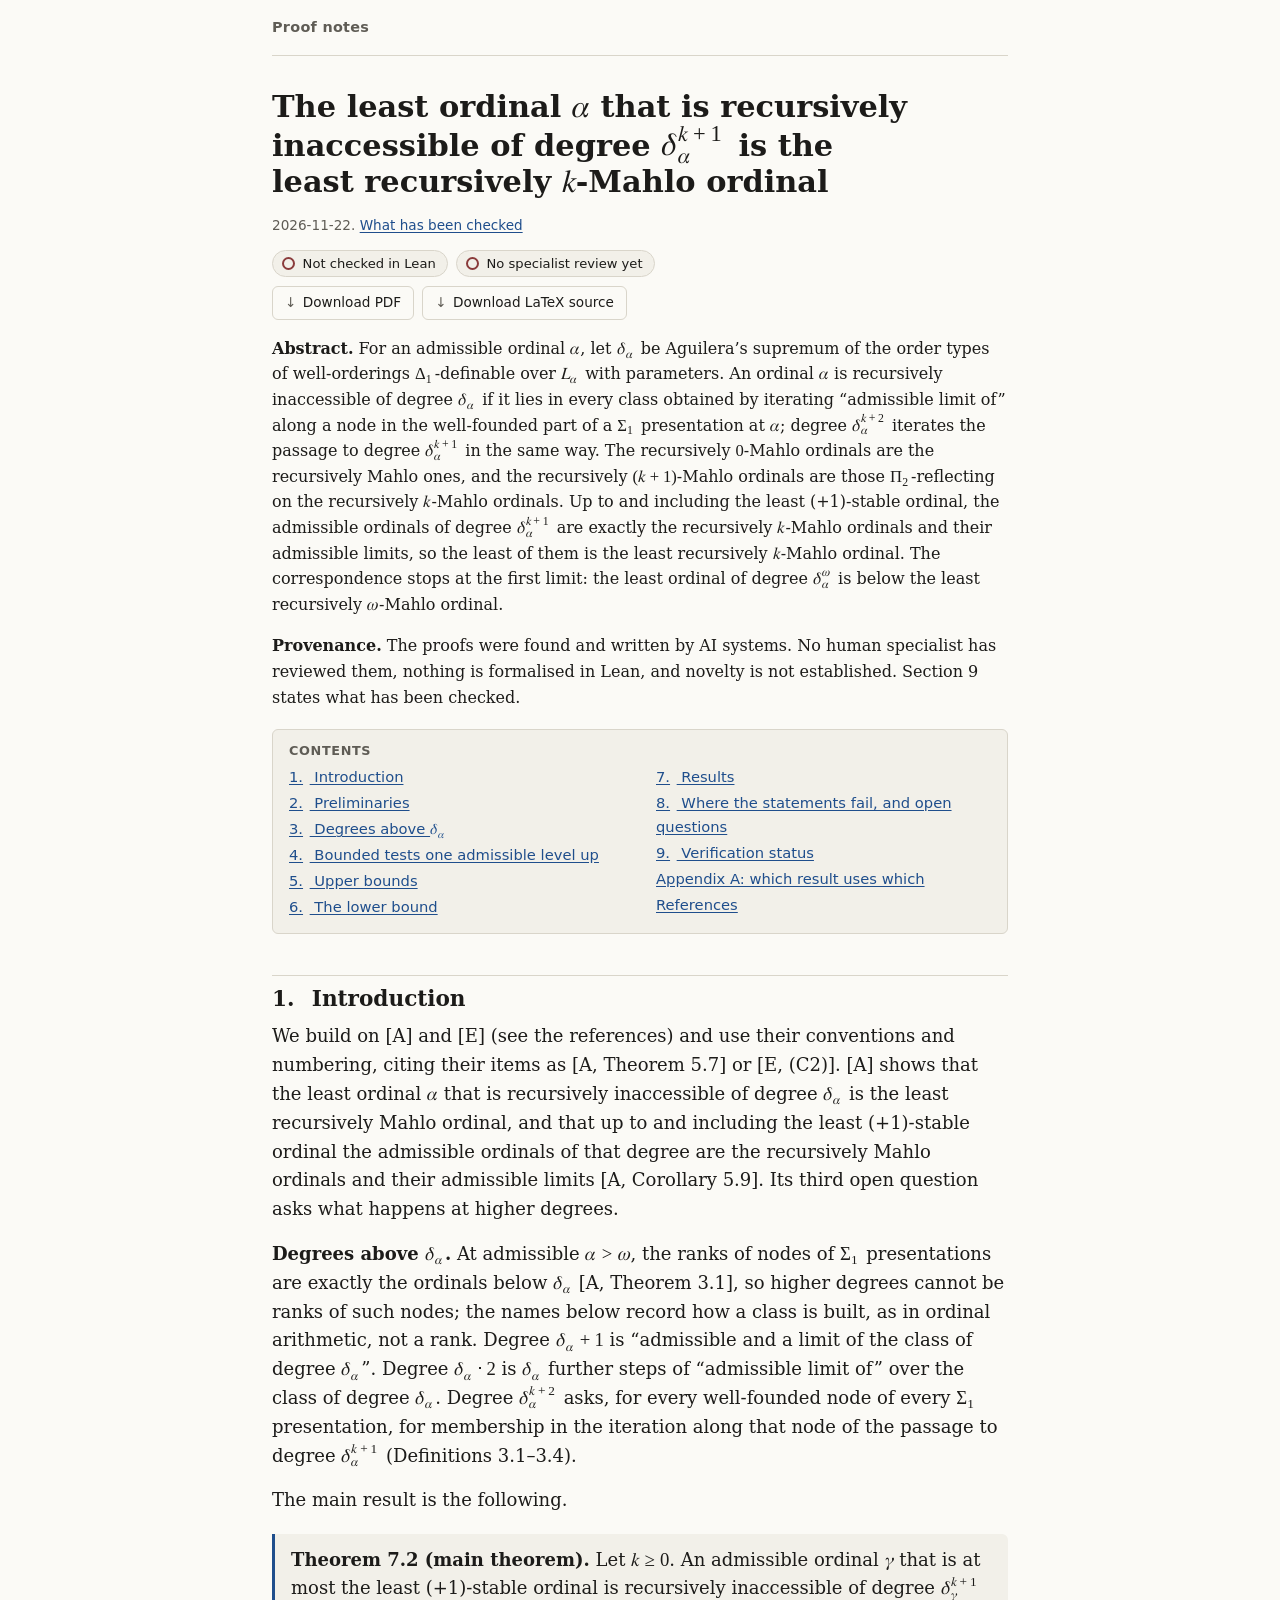
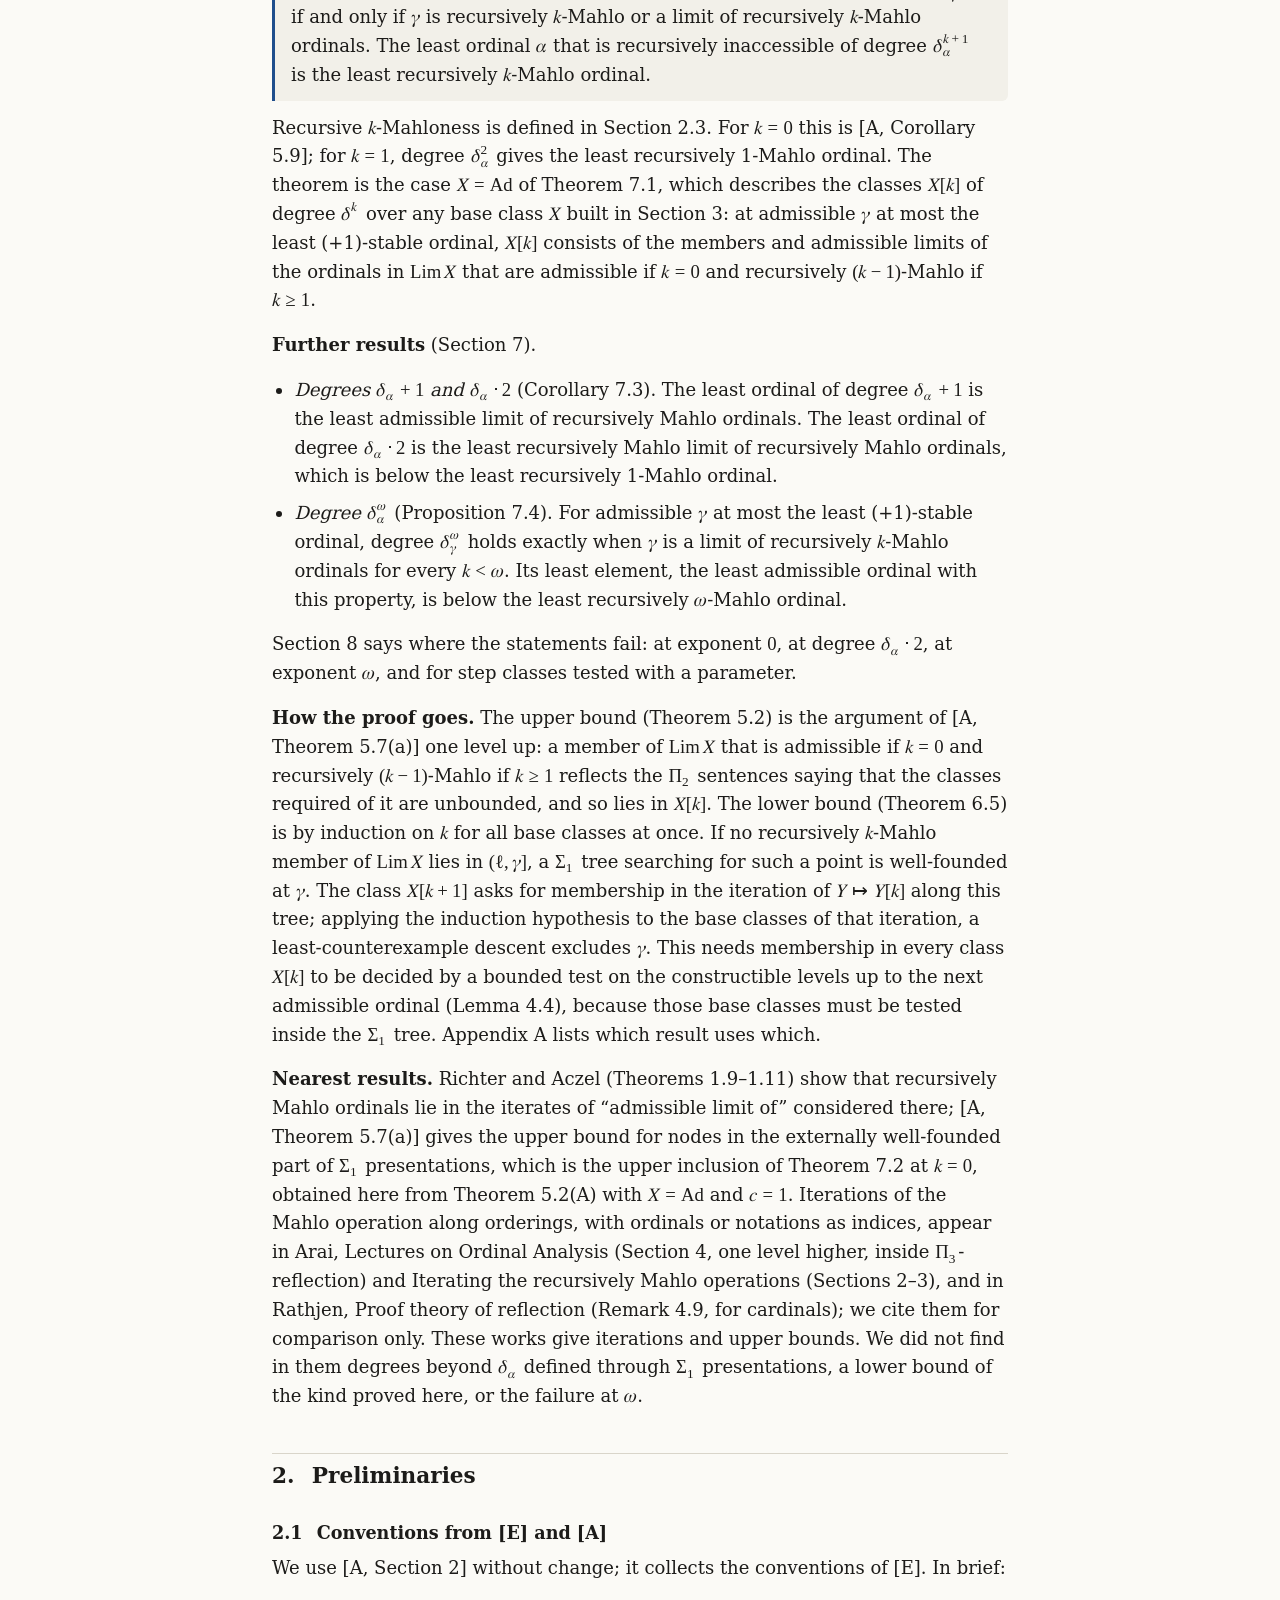
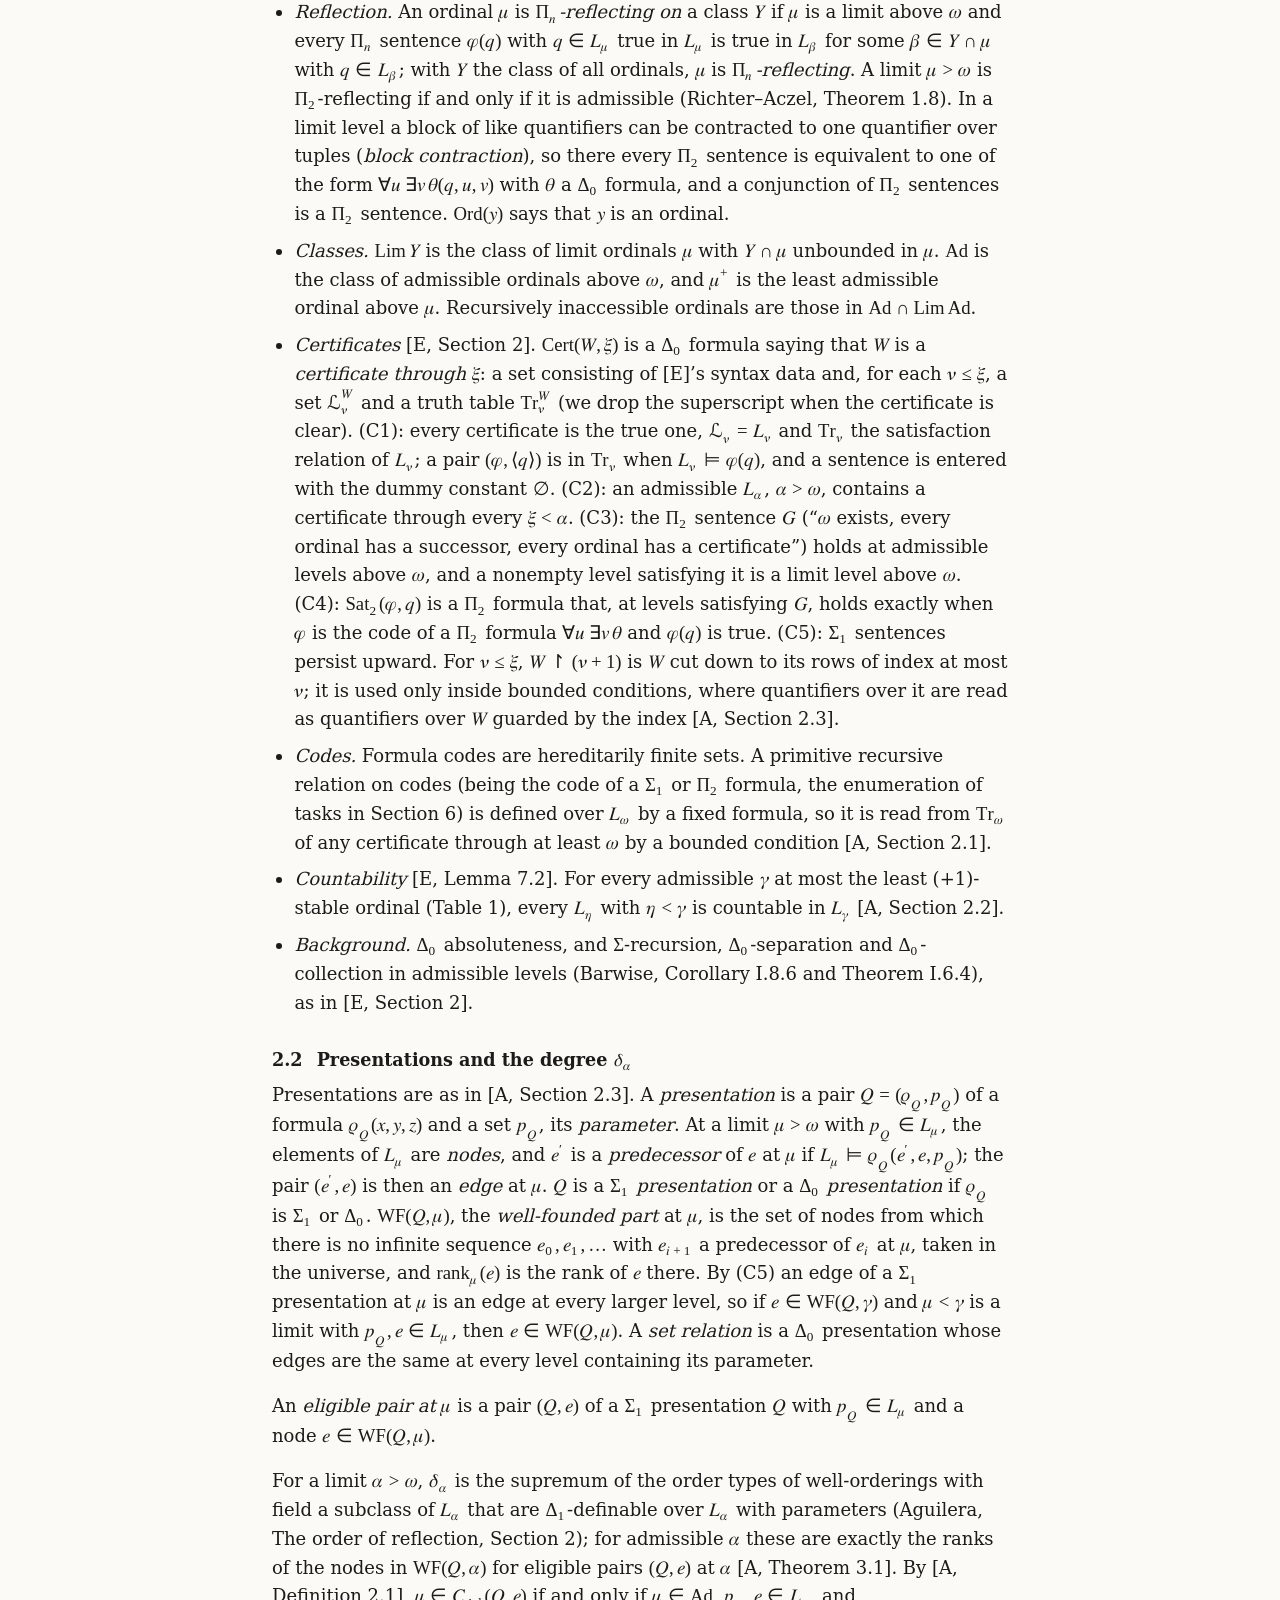
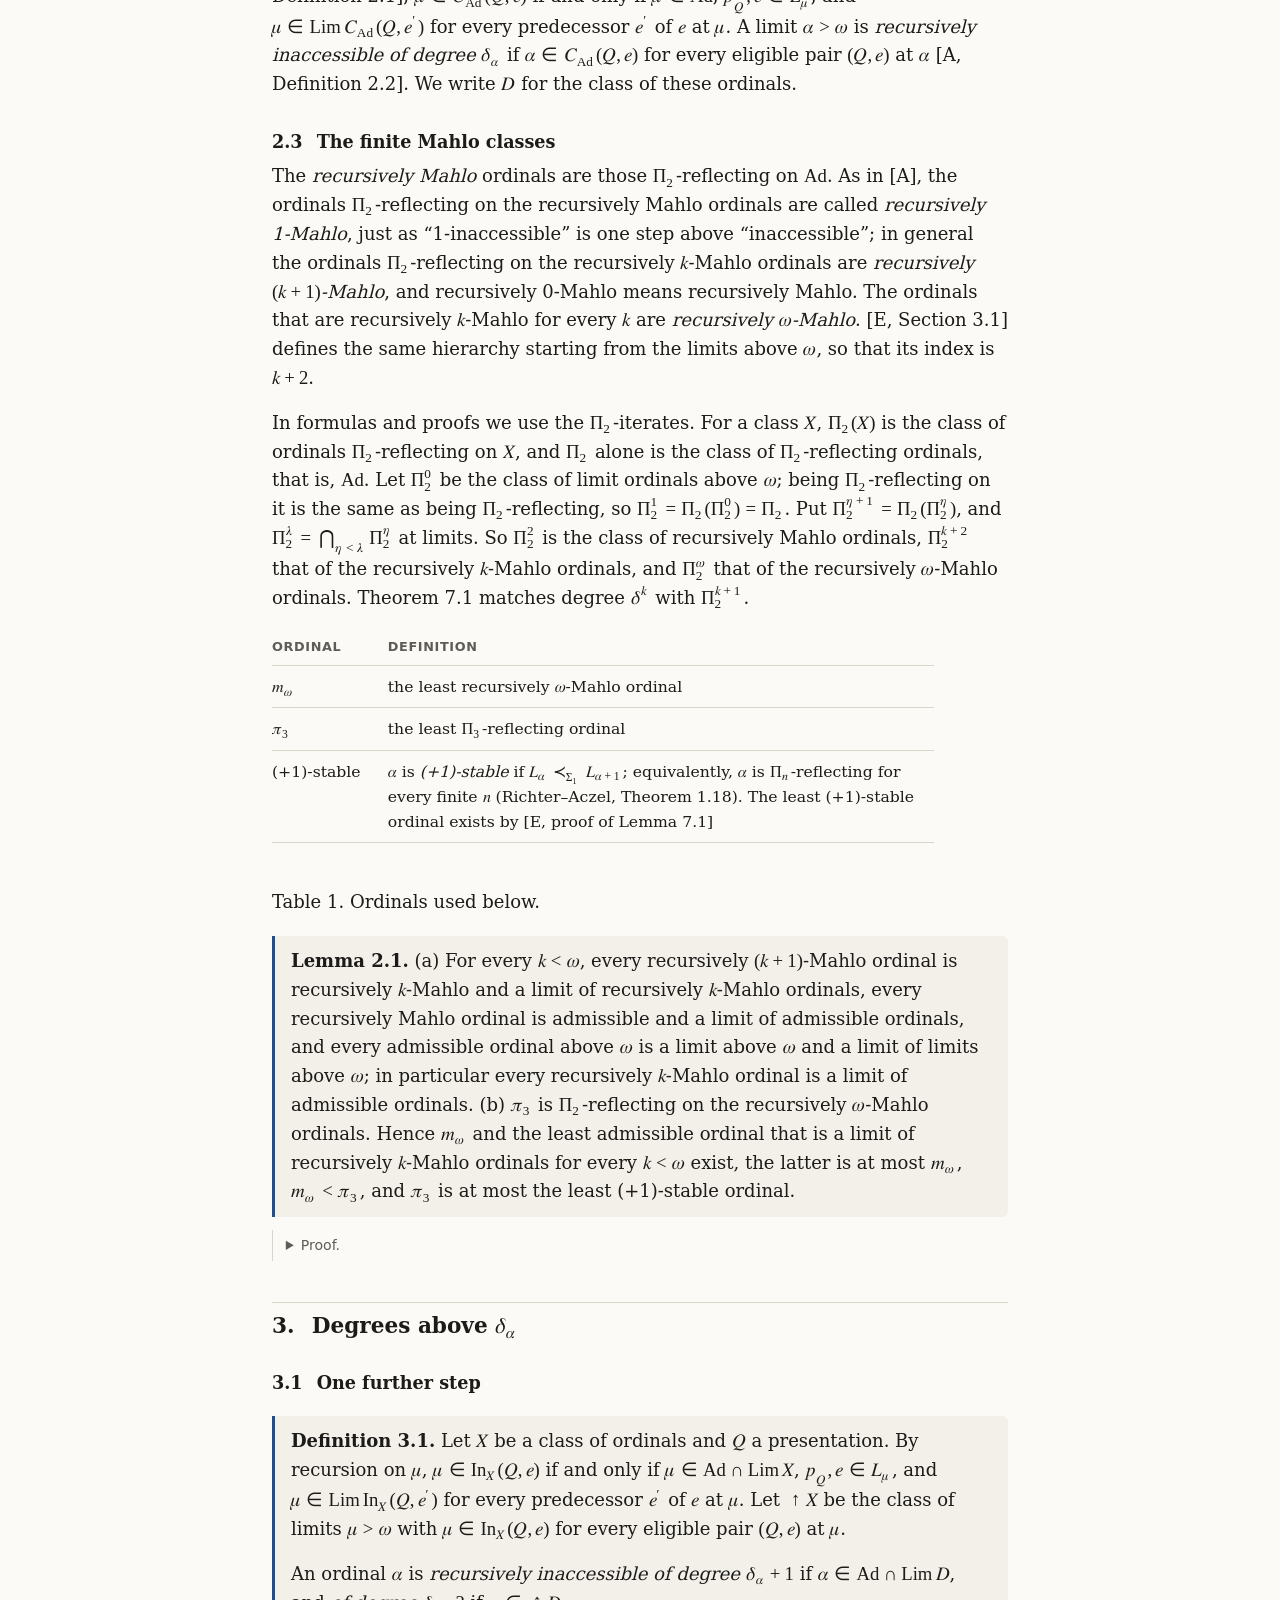
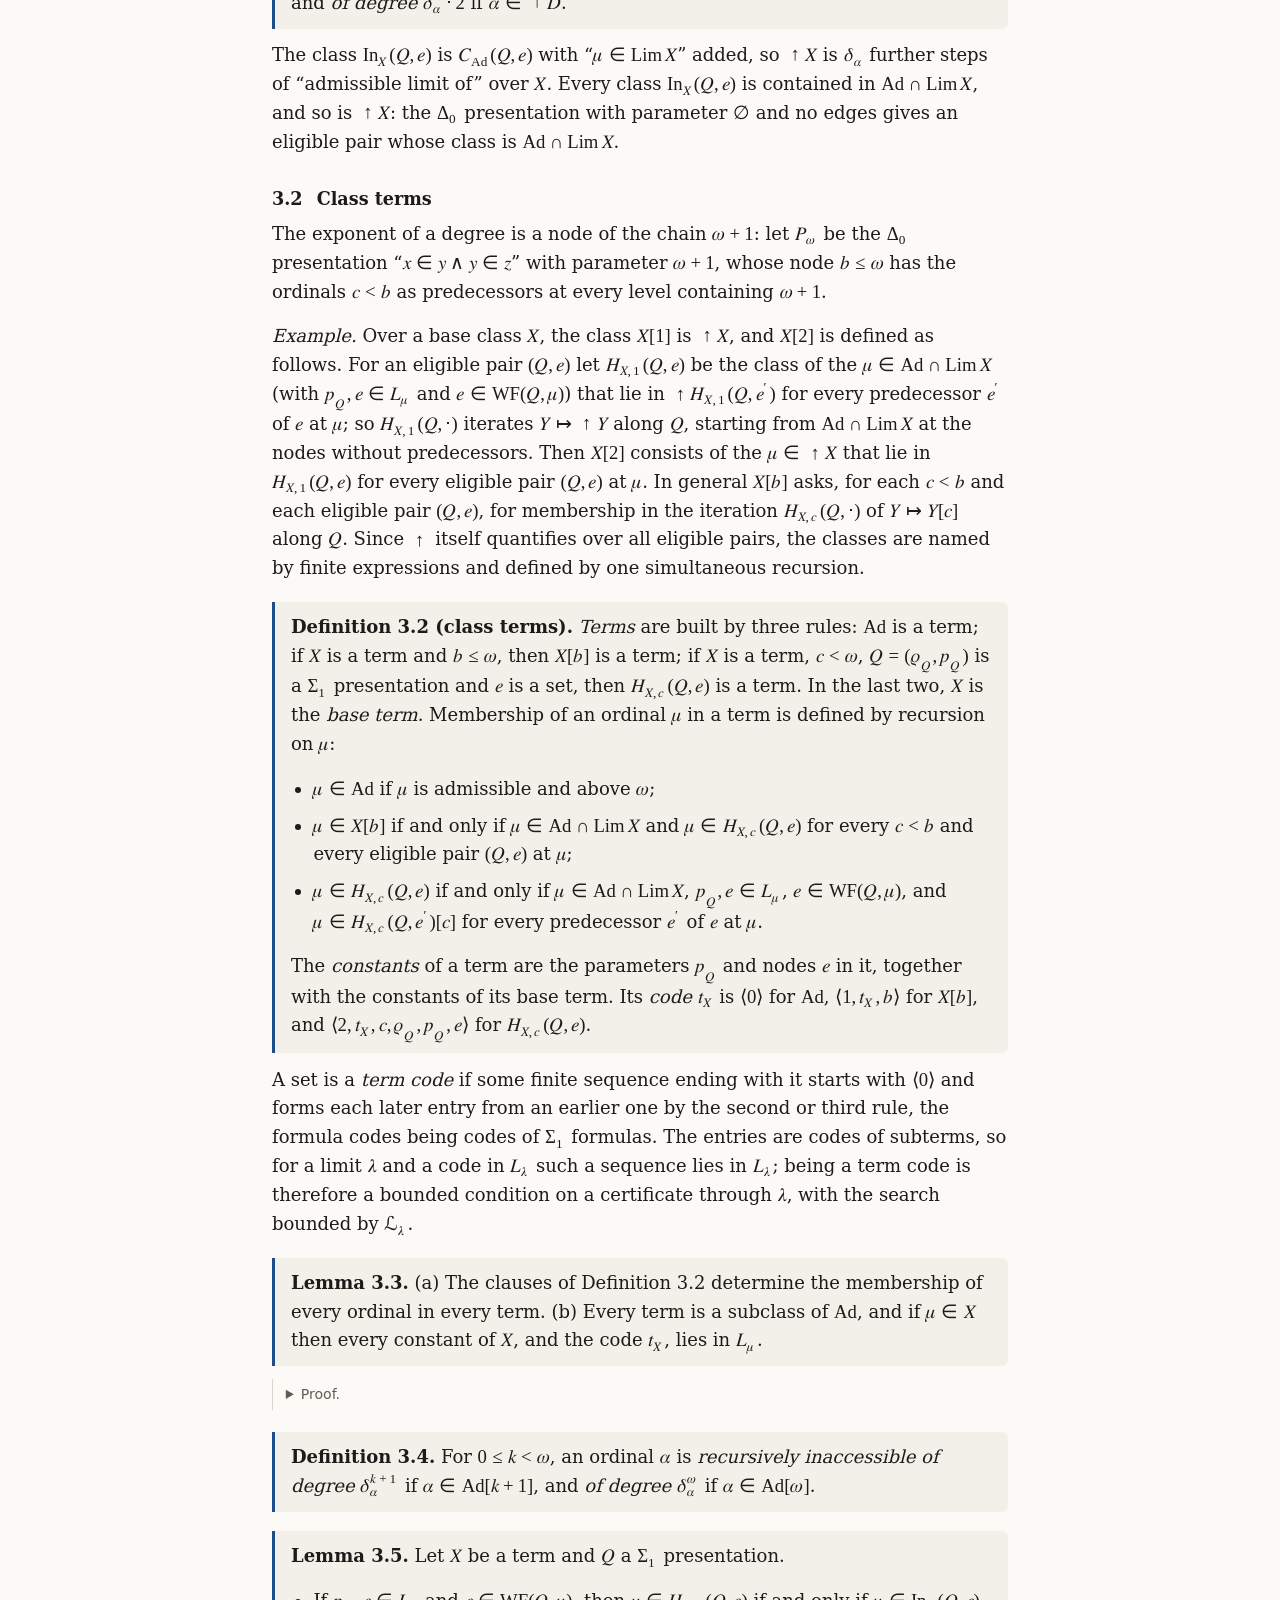
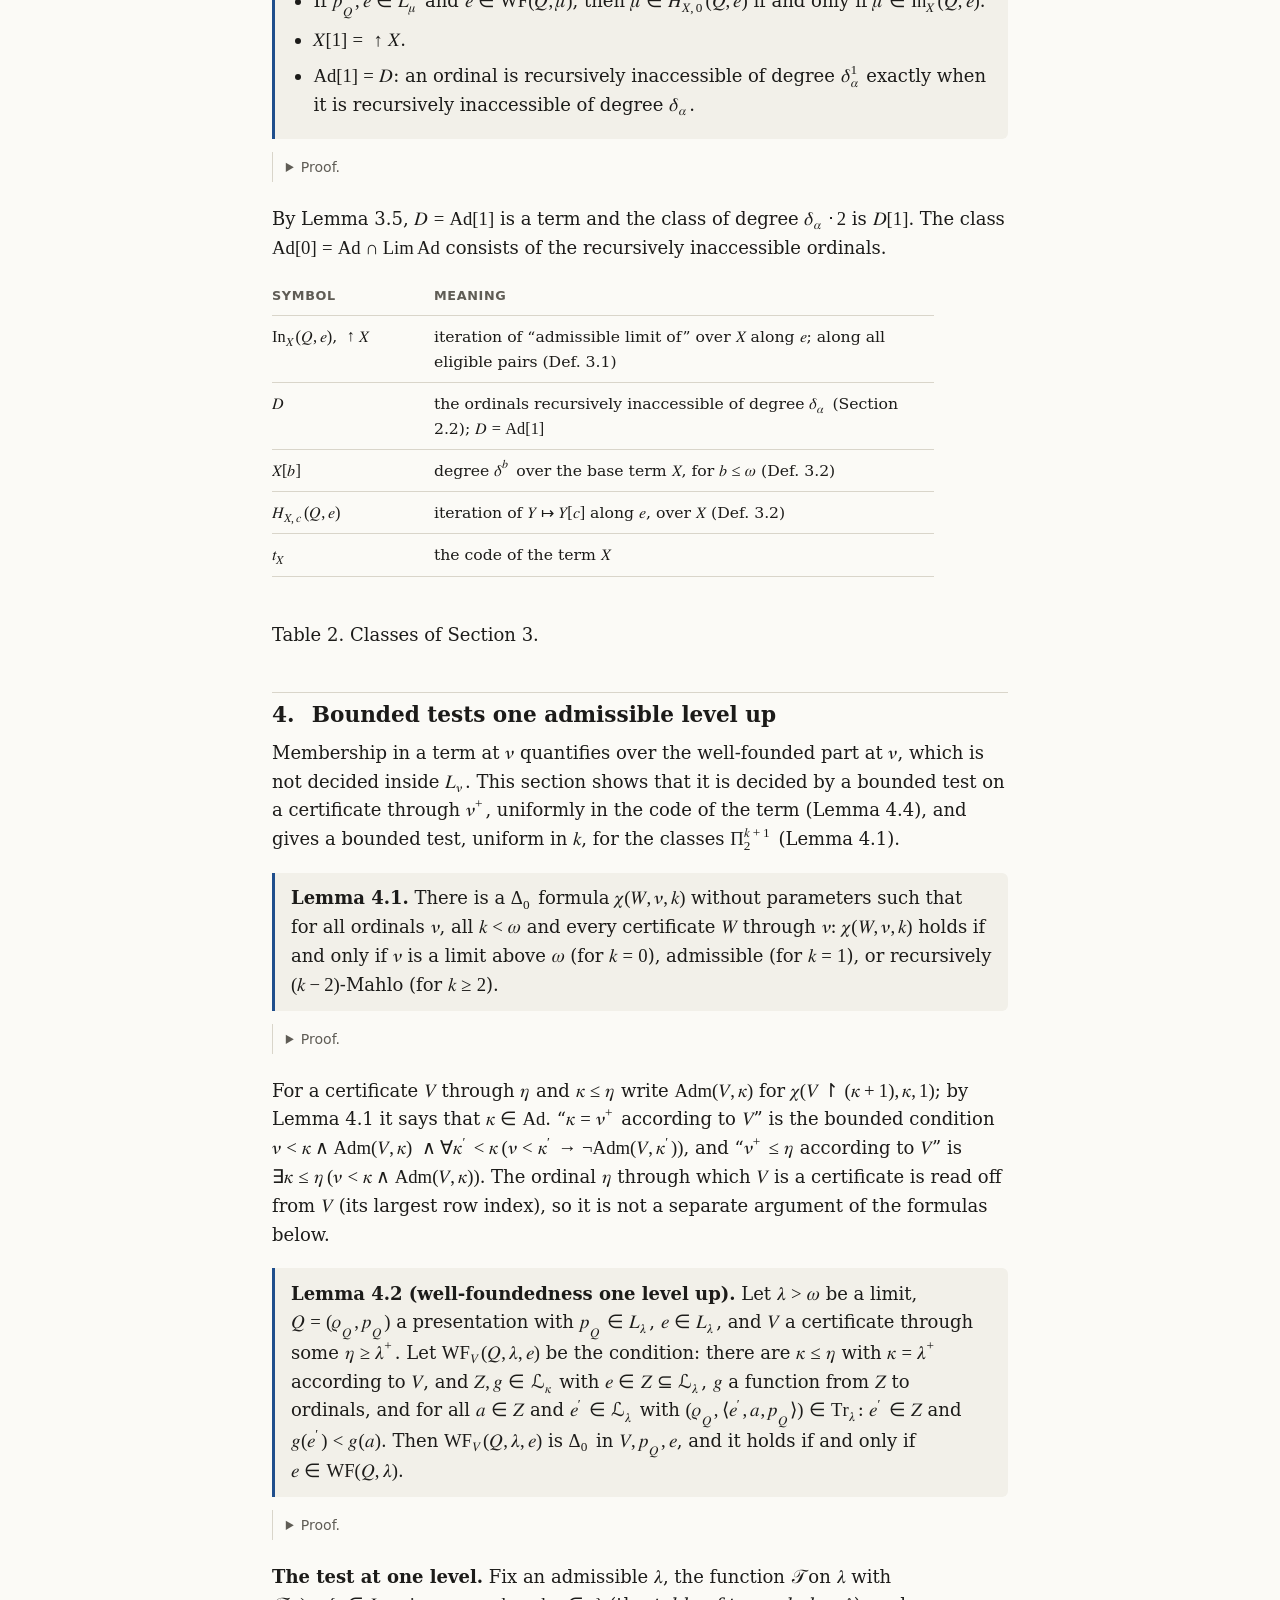
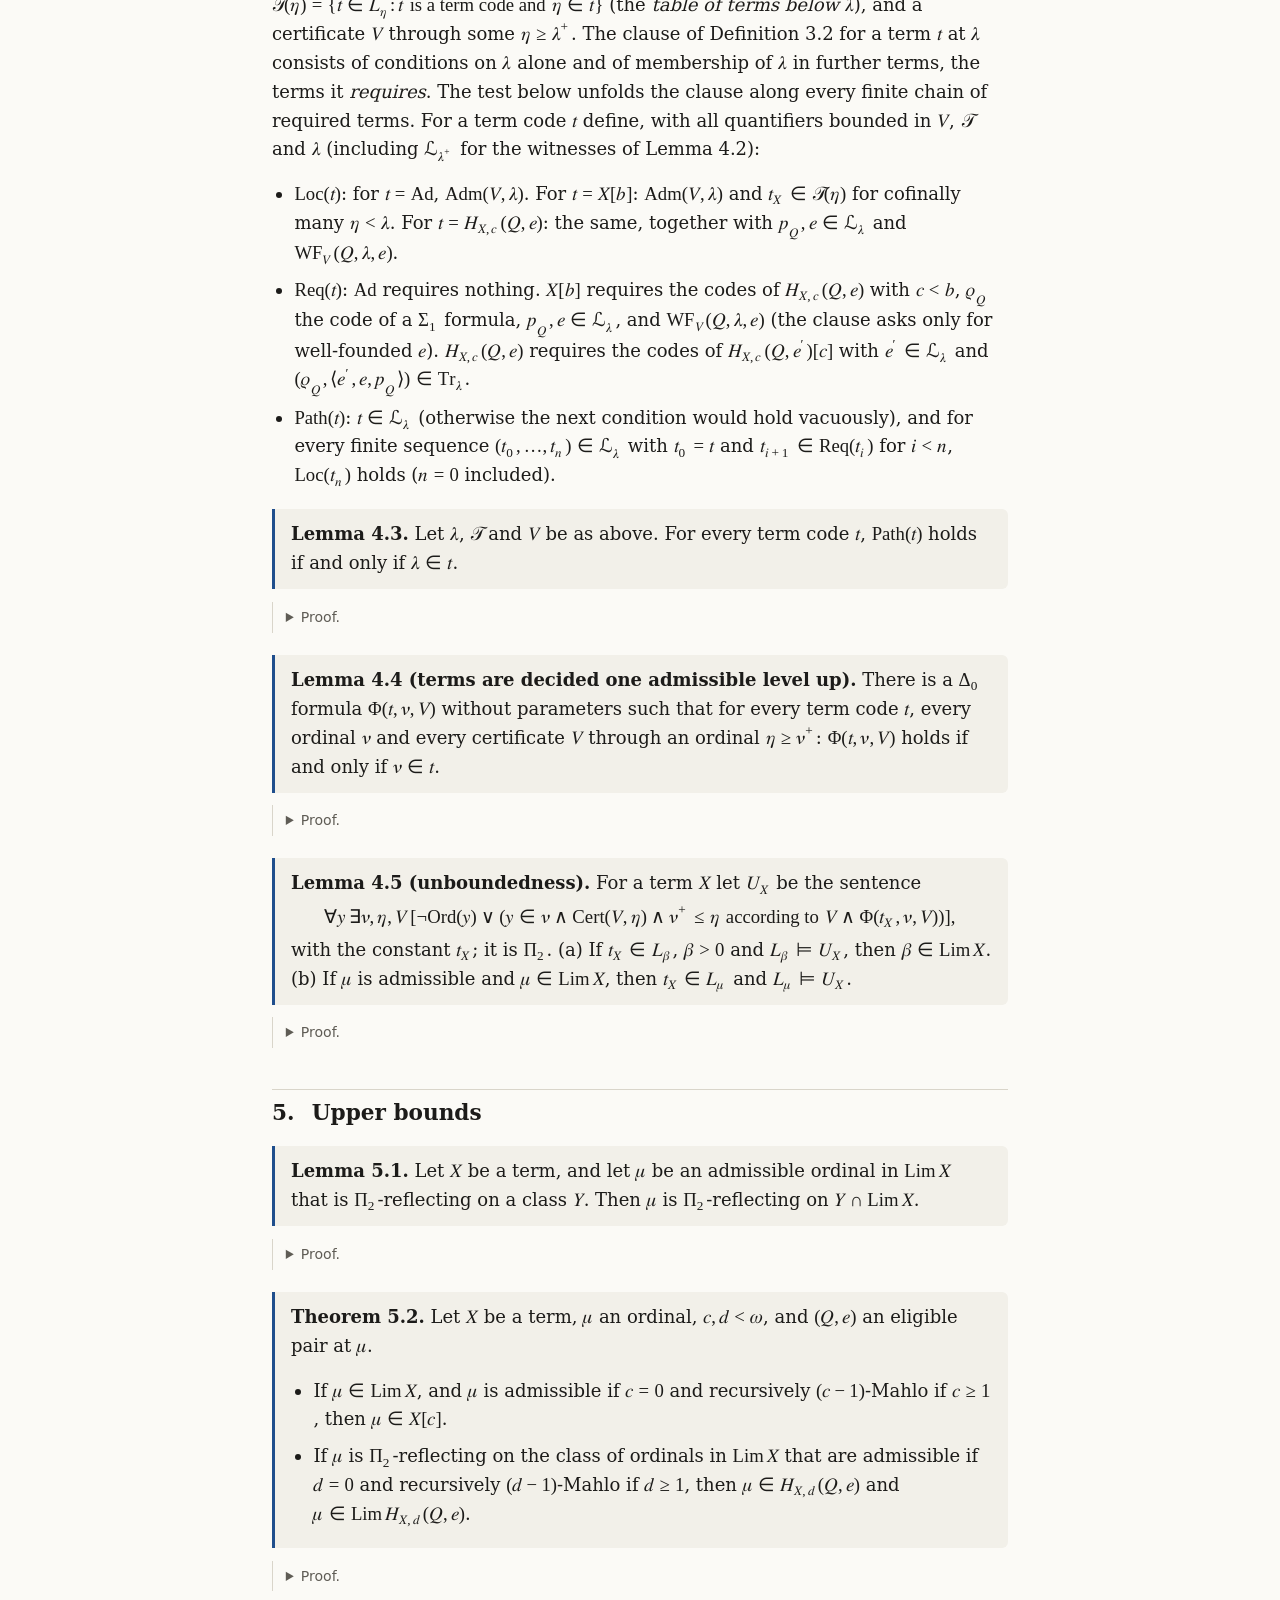
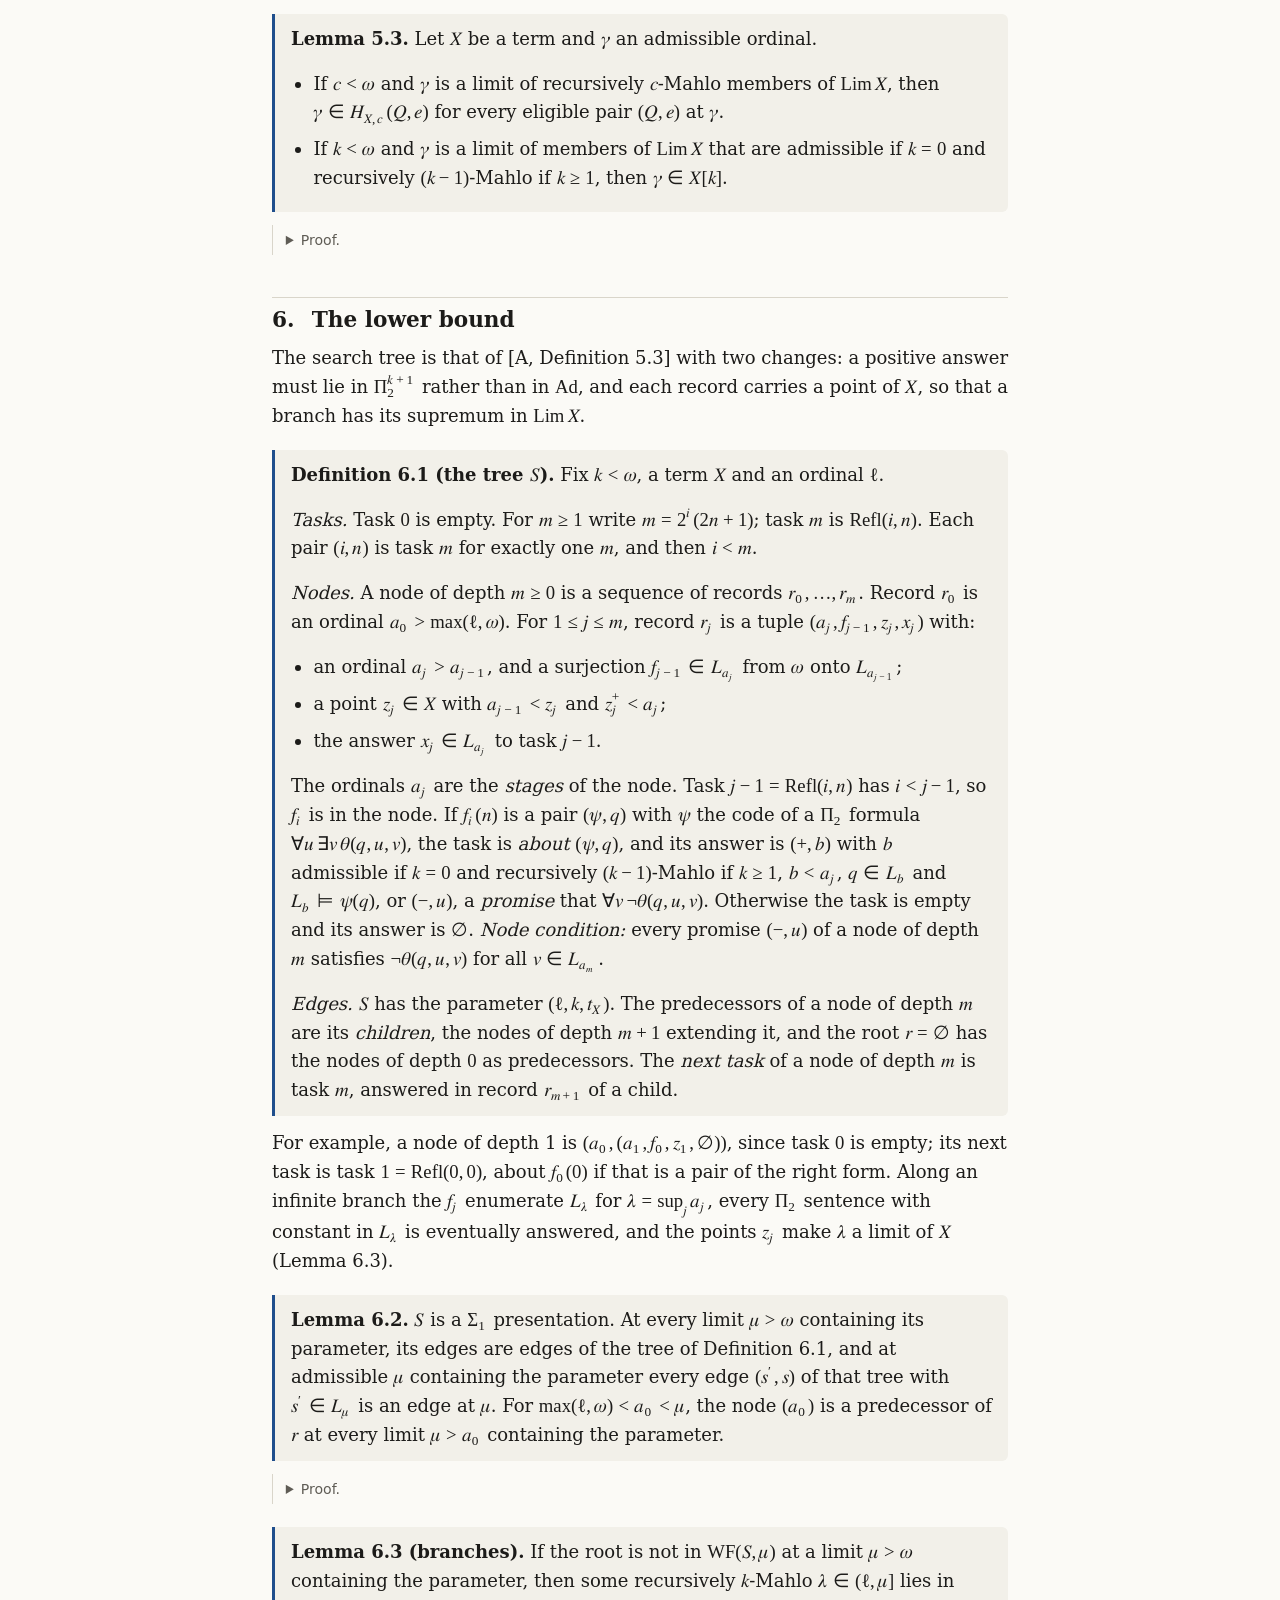
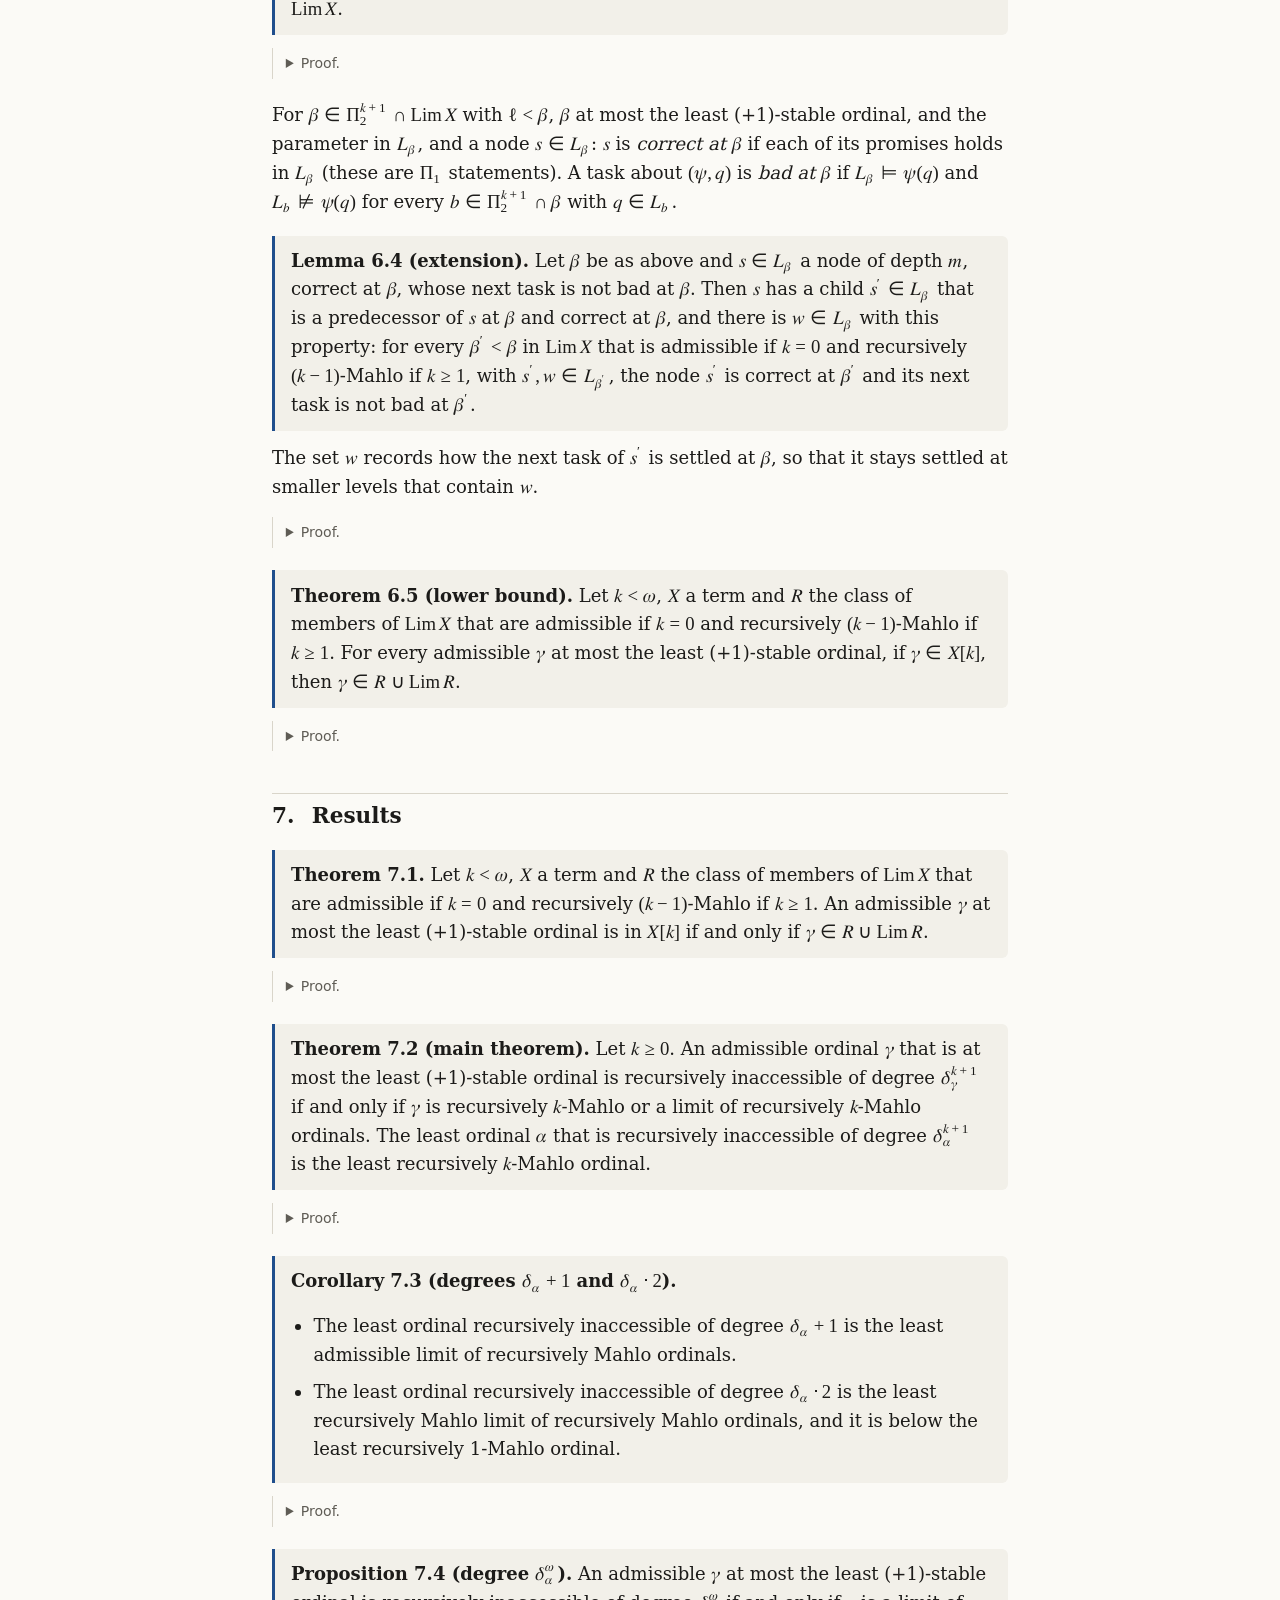
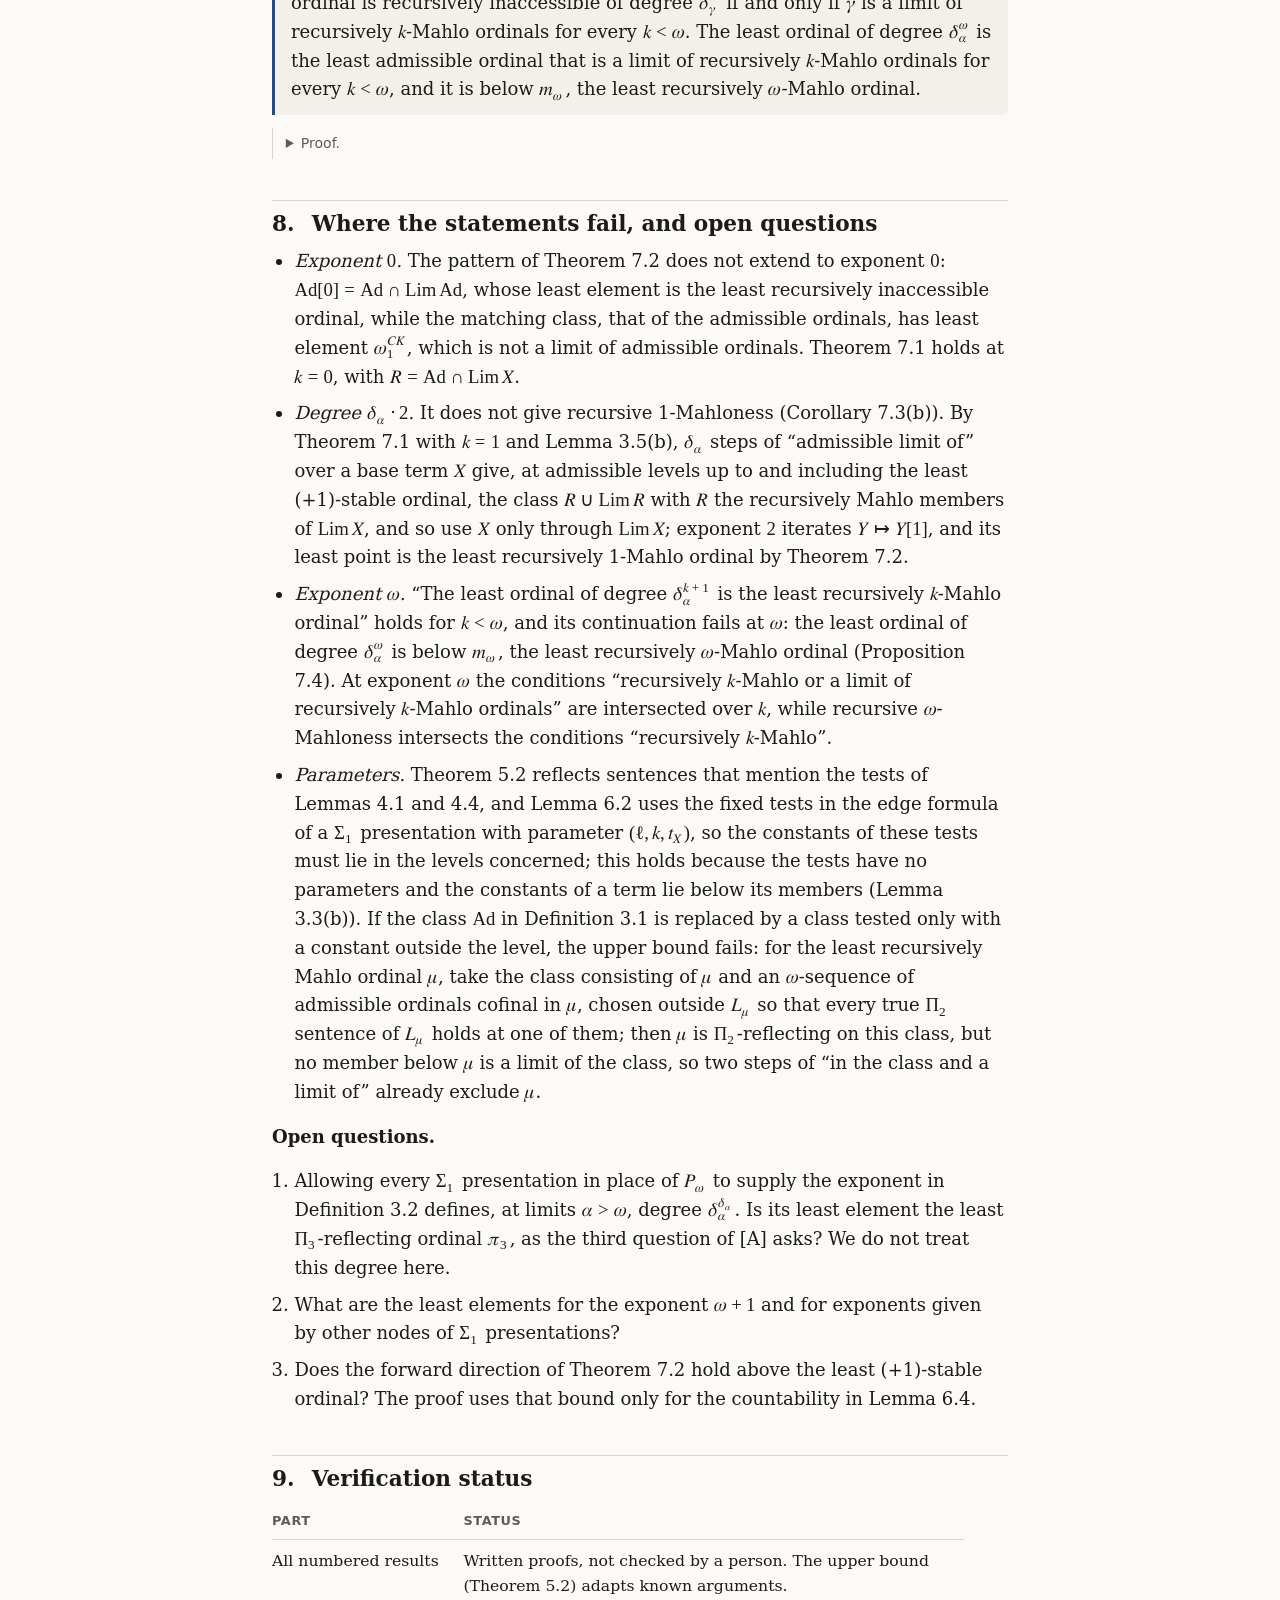
==== commit da01c88d: "clearer notation" ====
--- a/degree-higher.html
+++ b/degree-higher.html
@@ -4,7 +4,7 @@
 <meta charset="utf-8">
 <meta name="viewport" content="width=device-width, initial-scale=1">
 <title>The least ordinal α that is recursively inaccessible of degree δ_(α)^(k + 1) is the least recursively k-Mahlo ordinal</title>
-<meta name="description" content="The sequel to the paper on degree δ_α: recursive inaccessibility of higher degrees δ_α^(k+1). Up to the least ordinal that is Π_m-reflecting for every m, the admissible ordinals of degree δ_α^(k+1) are exactly the recursively k-Mahlo ordinals and their admissible limits, so the least one is the least recursively k-Mahlo ordinal. The match stops at the first limit: the least ordinal of degree δ_α^ω is the least admissible limit of the recursively k-Mahlo ordinals for every finite k, below the least recursively ω-Mahlo ordinal (recursively k-Mahlo for every k).">
+<meta name="description" content="The sequel to the paper on degree δ_α: recursive inaccessibility of higher degrees δ_α^(k+1). Up to and including the least (+1)-stable ordinal, the admissible ordinals of degree δ_α^(k+1) are exactly the recursively k-Mahlo ordinals and their admissible limits, so the least one is the least recursively k-Mahlo ordinal. The match stops at the first limit: the least ordinal of degree δ_α^ω is the least admissible limit of the recursively k-Mahlo ordinals for every finite k, below the least recursively ω-Mahlo ordinal (recursively k-Mahlo for every k).">
 <link rel="stylesheet" href="style.css">
 </head>
 <body>
@@ -21,23 +21,27 @@
 <ul class="chips"><li class="chip open">Not checked in Lean</li><li class="chip open">No specialist review yet</li></ul><p class="downloads"><a class="btn" download href="degree-higher.pdf">Download PDF</a><a class="btn" download href="src/degree-higher.tex">Download LaTeX source</a></p>
 <main>
 <div class="frontnote">
-<p><strong>Abstract.</strong> For an admissible ordinal <math display="inline" xmlns="http://www.w3.org/1998/Math/MathML"><semantics><mi>α</mi><annotation encoding="application/x-tex">\alpha</annotation></semantics></math>, let <math display="inline" xmlns="http://www.w3.org/1998/Math/MathML"><semantics><msub><mi>δ</mi><mi>α</mi></msub><annotation encoding="application/x-tex">\delta_\alpha</annotation></semantics></math> be Aguilera’s supremum of the order types of well-orderings <math display="inline" xmlns="http://www.w3.org/1998/Math/MathML"><semantics><msub><mi mathvariant="normal">Δ</mi><mn>1</mn></msub><annotation encoding="application/x-tex">\Delta_1</annotation></semantics></math>-definable over <math display="inline" xmlns="http://www.w3.org/1998/Math/MathML"><semantics><msub><mi>L</mi><mi>α</mi></msub><annotation encoding="application/x-tex">L_\alpha</annotation></semantics></math> with parameters. We define recursive inaccessibility of degree <math display="inline" xmlns="http://www.w3.org/1998/Math/MathML"><semantics><msubsup><mi>δ</mi><mi>α</mi><mrow><mi>k</mi><mo>+</mo><mn>1</mn></mrow></msubsup><annotation encoding="application/x-tex">\delta_\alpha^{k+1}</annotation></semantics></math> for every <math display="inline" xmlns="http://www.w3.org/1998/Math/MathML"><semantics><mrow><mi>k</mi><mo>≥</mo><mn>0</mn></mrow><annotation encoding="application/x-tex">k \ge 0</annotation></semantics></math> and show that the least ordinal <math display="inline" xmlns="http://www.w3.org/1998/Math/MathML"><semantics><mi>α</mi><annotation encoding="application/x-tex">\alpha</annotation></semantics></math> with this property is the least recursively <math display="inline" xmlns="http://www.w3.org/1998/Math/MathML"><semantics><mi>k</mi><annotation encoding="application/x-tex">k</annotation></semantics></math>-Mahlo ordinal. Here <math display="inline" xmlns="http://www.w3.org/1998/Math/MathML"><semantics><mi>α</mi><annotation encoding="application/x-tex">\alpha</annotation></semantics></math> is recursively inaccessible of degree <math display="inline" xmlns="http://www.w3.org/1998/Math/MathML"><semantics><msub><mi>δ</mi><mi>α</mi></msub><annotation encoding="application/x-tex">\delta_\alpha</annotation></semantics></math> if it lies in every class obtained by iterating “admissible limit of” along a node in the well-founded part of a <math display="inline" xmlns="http://www.w3.org/1998/Math/MathML"><semantics><msub><mi mathvariant="normal">Σ</mi><mn>1</mn></msub><annotation encoding="application/x-tex">\Sigma_1</annotation></semantics></math> presentation at <math display="inline" xmlns="http://www.w3.org/1998/Math/MathML"><semantics><mi>α</mi><annotation encoding="application/x-tex">\alpha</annotation></semantics></math>, whose least instance is the least recursively Mahlo ordinal [A]; degree <math display="inline" xmlns="http://www.w3.org/1998/Math/MathML"><semantics><msubsup><mi>δ</mi><mi>α</mi><mrow><mi>k</mi><mo>+</mo><mn>2</mn></mrow></msubsup><annotation encoding="application/x-tex">\delta_\alpha^{k+2}</annotation></semantics></math> iterates the passage to degree <math display="inline" xmlns="http://www.w3.org/1998/Math/MathML"><semantics><msubsup><mi>δ</mi><mi>α</mi><mrow><mi>k</mi><mo>+</mo><mn>1</mn></mrow></msubsup><annotation encoding="application/x-tex">\delta_\alpha^{k+1}</annotation></semantics></math> in the same way. The recursively <math display="inline" xmlns="http://www.w3.org/1998/Math/MathML"><semantics><mn>0</mn><annotation encoding="application/x-tex">0</annotation></semantics></math>-Mahlo ordinals are the recursively Mahlo ones, and the recursively <math display="inline" xmlns="http://www.w3.org/1998/Math/MathML"><semantics><mrow><mo stretchy="false" form="prefix">(</mo><mi>k</mi><mo>+</mo><mn>1</mn><mo stretchy="false" form="postfix">)</mo></mrow><annotation encoding="application/x-tex">(k+1)</annotation></semantics></math>-Mahlo ordinals are those <math display="inline" xmlns="http://www.w3.org/1998/Math/MathML"><semantics><msub><mi mathvariant="normal">Π</mi><mn>2</mn></msub><annotation encoding="application/x-tex">\Pi_2</annotation></semantics></math>-reflecting on the recursively <math display="inline" xmlns="http://www.w3.org/1998/Math/MathML"><semantics><mi>k</mi><annotation encoding="application/x-tex">k</annotation></semantics></math>-Mahlo ordinals. Up to the least ordinal that is <math display="inline" xmlns="http://www.w3.org/1998/Math/MathML"><semantics><msub><mi mathvariant="normal">Π</mi><mi>m</mi></msub><annotation encoding="application/x-tex">\Pi_m</annotation></semantics></math>-reflecting for every <math display="inline" xmlns="http://www.w3.org/1998/Math/MathML"><semantics><mi>m</mi><annotation encoding="application/x-tex">m</annotation></semantics></math>, the admissible ordinals of degree <math display="inline" xmlns="http://www.w3.org/1998/Math/MathML"><semantics><msubsup><mi>δ</mi><mi>α</mi><mrow><mi>k</mi><mo>+</mo><mn>1</mn></mrow></msubsup><annotation encoding="application/x-tex">\delta_\alpha^{k+1}</annotation></semantics></math> are exactly the recursively <math display="inline" xmlns="http://www.w3.org/1998/Math/MathML"><semantics><mi>k</mi><annotation encoding="application/x-tex">k</annotation></semantics></math>-Mahlo ordinals and their admissible limits. The correspondence stops at the first limit: the least ordinal of degree <math display="inline" xmlns="http://www.w3.org/1998/Math/MathML"><semantics><msubsup><mi>δ</mi><mi>α</mi><mi>ω</mi></msubsup><annotation encoding="application/x-tex">\delta_\alpha^\omega</annotation></semantics></math> is the least admissible ordinal that is a limit of the recursively <math display="inline" xmlns="http://www.w3.org/1998/Math/MathML"><semantics><mi>k</mi><annotation encoding="application/x-tex">k</annotation></semantics></math>-Mahlo ordinals for every finite <math display="inline" xmlns="http://www.w3.org/1998/Math/MathML"><semantics><mi>k</mi><annotation encoding="application/x-tex">k</annotation></semantics></math>, which is below the least recursively <math display="inline" xmlns="http://www.w3.org/1998/Math/MathML"><semantics><mi>ω</mi><annotation encoding="application/x-tex">\omega</annotation></semantics></math>-Mahlo ordinal, that is, the least ordinal that is recursively <math display="inline" xmlns="http://www.w3.org/1998/Math/MathML"><semantics><mi>k</mi><annotation encoding="application/x-tex">k</annotation></semantics></math>-Mahlo for every <math display="inline" xmlns="http://www.w3.org/1998/Math/MathML"><semantics><mi>k</mi><annotation encoding="application/x-tex">k</annotation></semantics></math>. The lower bound is a descent along a <math display="inline" xmlns="http://www.w3.org/1998/Math/MathML"><semantics><msub><mi mathvariant="normal">Σ</mi><mn>1</mn></msub><annotation encoding="application/x-tex">\Sigma_1</annotation></semantics></math> search tree, by induction on <math display="inline" xmlns="http://www.w3.org/1998/Math/MathML"><semantics><mi>k</mi><annotation encoding="application/x-tex">k</annotation></semantics></math> for all base classes at once; it rests on a bounded test, one admissible level up, for membership in the iterated classes.</p>
+<p><strong>Abstract.</strong> For an admissible ordinal <math display="inline" xmlns="http://www.w3.org/1998/Math/MathML"><semantics><mi>α</mi><annotation encoding="application/x-tex">\alpha</annotation></semantics></math>, let <math display="inline" xmlns="http://www.w3.org/1998/Math/MathML"><semantics><msub><mi>δ</mi><mi>α</mi></msub><annotation encoding="application/x-tex">\delta_\alpha</annotation></semantics></math> be Aguilera’s supremum of the order types of well-orderings <math display="inline" xmlns="http://www.w3.org/1998/Math/MathML"><semantics><msub><mi mathvariant="normal">Δ</mi><mn>1</mn></msub><annotation encoding="application/x-tex">\Delta_1</annotation></semantics></math>-definable over <math display="inline" xmlns="http://www.w3.org/1998/Math/MathML"><semantics><msub><mi>L</mi><mi>α</mi></msub><annotation encoding="application/x-tex">L_\alpha</annotation></semantics></math> with parameters. An ordinal <math display="inline" xmlns="http://www.w3.org/1998/Math/MathML"><semantics><mi>α</mi><annotation encoding="application/x-tex">\alpha</annotation></semantics></math> is recursively inaccessible of degree <math display="inline" xmlns="http://www.w3.org/1998/Math/MathML"><semantics><msub><mi>δ</mi><mi>α</mi></msub><annotation encoding="application/x-tex">\delta_\alpha</annotation></semantics></math> if it lies in every class obtained by iterating “admissible limit of” along a node in the well-founded part of a <math display="inline" xmlns="http://www.w3.org/1998/Math/MathML"><semantics><msub><mi mathvariant="normal">Σ</mi><mn>1</mn></msub><annotation encoding="application/x-tex">\Sigma_1</annotation></semantics></math> presentation at <math display="inline" xmlns="http://www.w3.org/1998/Math/MathML"><semantics><mi>α</mi><annotation encoding="application/x-tex">\alpha</annotation></semantics></math>; degree <math display="inline" xmlns="http://www.w3.org/1998/Math/MathML"><semantics><msubsup><mi>δ</mi><mi>α</mi><mrow><mi>k</mi><mo>+</mo><mn>2</mn></mrow></msubsup><annotation encoding="application/x-tex">\delta_\alpha^{k+2}</annotation></semantics></math> iterates the passage to degree <math display="inline" xmlns="http://www.w3.org/1998/Math/MathML"><semantics><msubsup><mi>δ</mi><mi>α</mi><mrow><mi>k</mi><mo>+</mo><mn>1</mn></mrow></msubsup><annotation encoding="application/x-tex">\delta_\alpha^{k+1}</annotation></semantics></math> in the same way. The recursively <math display="inline" xmlns="http://www.w3.org/1998/Math/MathML"><semantics><mn>0</mn><annotation encoding="application/x-tex">0</annotation></semantics></math>-Mahlo ordinals are the recursively Mahlo ones, and the recursively <math display="inline" xmlns="http://www.w3.org/1998/Math/MathML"><semantics><mrow><mo stretchy="false" form="prefix">(</mo><mi>k</mi><mo>+</mo><mn>1</mn><mo stretchy="false" form="postfix">)</mo></mrow><annotation encoding="application/x-tex">(k+1)</annotation></semantics></math>-Mahlo ordinals are those <math display="inline" xmlns="http://www.w3.org/1998/Math/MathML"><semantics><msub><mi mathvariant="normal">Π</mi><mn>2</mn></msub><annotation encoding="application/x-tex">\Pi_2</annotation></semantics></math>-reflecting on the recursively <math display="inline" xmlns="http://www.w3.org/1998/Math/MathML"><semantics><mi>k</mi><annotation encoding="application/x-tex">k</annotation></semantics></math>-Mahlo ordinals. Up to and including the least (+1)-stable ordinal, the admissible ordinals of degree <math display="inline" xmlns="http://www.w3.org/1998/Math/MathML"><semantics><msubsup><mi>δ</mi><mi>α</mi><mrow><mi>k</mi><mo>+</mo><mn>1</mn></mrow></msubsup><annotation encoding="application/x-tex">\delta_\alpha^{k+1}</annotation></semantics></math> are exactly the recursively <math display="inline" xmlns="http://www.w3.org/1998/Math/MathML"><semantics><mi>k</mi><annotation encoding="application/x-tex">k</annotation></semantics></math>-Mahlo ordinals and their admissible limits, so the least of them is the least recursively <math display="inline" xmlns="http://www.w3.org/1998/Math/MathML"><semantics><mi>k</mi><annotation encoding="application/x-tex">k</annotation></semantics></math>-Mahlo ordinal. The correspondence stops at the first limit: the least ordinal of degree <math display="inline" xmlns="http://www.w3.org/1998/Math/MathML"><semantics><msubsup><mi>δ</mi><mi>α</mi><mi>ω</mi></msubsup><annotation encoding="application/x-tex">\delta_\alpha^\omega</annotation></semantics></math> is below the least recursively <math display="inline" xmlns="http://www.w3.org/1998/Math/MathML"><semantics><mi>ω</mi><annotation encoding="application/x-tex">\omega</annotation></semantics></math>-Mahlo ordinal.</p>
 </div>
 <div class="frontnote">
 <p><strong>Provenance.</strong> The proofs were found and written by AI systems. No human specialist has reviewed them, nothing is formalised in Lean, and novelty is not established. Section 9 states what has been checked.</p>
 </div>
 <nav class="box toc"><h2>Contents</h2><ol><li><a href="#introduction"><span class="header-section-number">1.</span> Introduction</a></li><li><a href="#preliminaries"><span class="header-section-number">2.</span> Preliminaries</a></li><li><a href="#degrees-above-delta_alpha"><span class="header-section-number">3.</span> Degrees above <math display="inline" xmlns="http://www.w3.org/1998/Math/MathML"><semantics><msub><mi>δ</mi><mi>α</mi></msub><annotation encoding="application/x-tex">\delta_\alpha</annotation></semantics></math></a></li><li><a href="#bounded-tests-one-admissible-level-up"><span class="header-section-number">4.</span> Bounded tests one admissible level up</a></li><li><a href="#upper-bounds"><span class="header-section-number">5.</span> Upper bounds</a></li><li><a href="#the-lower-bound"><span class="header-section-number">6.</span> The lower bound</a></li><li><a href="#results"><span class="header-section-number">7.</span> Results</a></li><li><a href="#where-the-statements-fail-and-open-questions"><span class="header-section-number">8.</span> Where the statements fail, and open questions</a></li><li><a href="#verification-status"><span class="header-section-number">9.</span> Verification status</a></li><li><a href="#appendix-a-which-result-uses-which">Appendix A: which result uses which</a></li><li><a href="#references">References</a></li></ol><p><button type="button" id="toggle-proofs" aria-pressed="false" hidden>Open all proofs</button></p></nav><h2 data-number="1" id="introduction"><a class="anchor" href="#introduction"><span class="header-section-number">1.</span> Introduction</a></h2>
-<p>We build on [A] and [E] (see the references) and use their conventions and numbering, citing their items as [A, Theorem 5.7] or [E, (C2)]. [A] shows that the least ordinal <math display="inline" xmlns="http://www.w3.org/1998/Math/MathML"><semantics><mi>α</mi><annotation encoding="application/x-tex">\alpha</annotation></semantics></math> that is recursively inaccessible of degree <math display="inline" xmlns="http://www.w3.org/1998/Math/MathML"><semantics><msub><mi>δ</mi><mi>α</mi></msub><annotation encoding="application/x-tex">\delta_\alpha</annotation></semantics></math> is the least recursively Mahlo ordinal, and that up to the least ordinal <math display="inline" xmlns="http://www.w3.org/1998/Math/MathML"><semantics><msup><mi>ξ</mi><mo>*</mo></msup><annotation encoding="application/x-tex">\xi^*</annotation></semantics></math> that is <math display="inline" xmlns="http://www.w3.org/1998/Math/MathML"><semantics><msub><mi mathvariant="normal">Π</mi><mi>m</mi></msub><annotation encoding="application/x-tex">\Pi_m</annotation></semantics></math>-reflecting for every <math display="inline" xmlns="http://www.w3.org/1998/Math/MathML"><semantics><mi>m</mi><annotation encoding="application/x-tex">m</annotation></semantics></math> the admissible ordinals of that degree are the recursively Mahlo ordinals and their admissible limits [A, Corollary 5.9]. Its third open question asks what happens at higher degrees.</p>
+<p>We build on [A] and [E] (see the references) and use their conventions and numbering, citing their items as [A, Theorem 5.7] or [E, (C2)]. [A] shows that the least ordinal <math display="inline" xmlns="http://www.w3.org/1998/Math/MathML"><semantics><mi>α</mi><annotation encoding="application/x-tex">\alpha</annotation></semantics></math> that is recursively inaccessible of degree <math display="inline" xmlns="http://www.w3.org/1998/Math/MathML"><semantics><msub><mi>δ</mi><mi>α</mi></msub><annotation encoding="application/x-tex">\delta_\alpha</annotation></semantics></math> is the least recursively Mahlo ordinal, and that up to and including the least (+1)-stable ordinal the admissible ordinals of that degree are the recursively Mahlo ordinals and their admissible limits [A, Corollary 5.9]. Its third open question asks what happens at higher degrees.</p>
 <p><strong>Degrees above <math display="inline" xmlns="http://www.w3.org/1998/Math/MathML"><semantics><msub><mi>δ</mi><mi>α</mi></msub><annotation encoding="application/x-tex">\delta_\alpha</annotation></semantics></math>.</strong> At admissible <math display="inline" xmlns="http://www.w3.org/1998/Math/MathML"><semantics><mrow><mi>α</mi><mo>&gt;</mo><mi>ω</mi></mrow><annotation encoding="application/x-tex">\alpha &gt; \omega</annotation></semantics></math>, the ranks of nodes of <math display="inline" xmlns="http://www.w3.org/1998/Math/MathML"><semantics><msub><mi mathvariant="normal">Σ</mi><mn>1</mn></msub><annotation encoding="application/x-tex">\Sigma_1</annotation></semantics></math> presentations are exactly the ordinals below <math display="inline" xmlns="http://www.w3.org/1998/Math/MathML"><semantics><msub><mi>δ</mi><mi>α</mi></msub><annotation encoding="application/x-tex">\delta_\alpha</annotation></semantics></math> [A, Theorem 3.1], so higher degrees cannot be ranks of such nodes; the names below record how a class is built, as in ordinal arithmetic, not a rank. Degree <math display="inline" xmlns="http://www.w3.org/1998/Math/MathML"><semantics><mrow><msub><mi>δ</mi><mi>α</mi></msub><mo>+</mo><mn>1</mn></mrow><annotation encoding="application/x-tex">\delta_\alpha + 1</annotation></semantics></math> is “admissible and a limit of the class of degree <math display="inline" xmlns="http://www.w3.org/1998/Math/MathML"><semantics><msub><mi>δ</mi><mi>α</mi></msub><annotation encoding="application/x-tex">\delta_\alpha</annotation></semantics></math>”. Degree <math display="inline" xmlns="http://www.w3.org/1998/Math/MathML"><semantics><mrow><msub><mi>δ</mi><mi>α</mi></msub><mo>⋅</mo><mn>2</mn></mrow><annotation encoding="application/x-tex">\delta_\alpha \cdot 2</annotation></semantics></math> is <math display="inline" xmlns="http://www.w3.org/1998/Math/MathML"><semantics><msub><mi>δ</mi><mi>α</mi></msub><annotation encoding="application/x-tex">\delta_\alpha</annotation></semantics></math> further steps of “admissible limit of” over the class of degree <math display="inline" xmlns="http://www.w3.org/1998/Math/MathML"><semantics><msub><mi>δ</mi><mi>α</mi></msub><annotation encoding="application/x-tex">\delta_\alpha</annotation></semantics></math>. Degree <math display="inline" xmlns="http://www.w3.org/1998/Math/MathML"><semantics><msubsup><mi>δ</mi><mi>α</mi><mrow><mi>k</mi><mo>+</mo><mn>2</mn></mrow></msubsup><annotation encoding="application/x-tex">\delta_\alpha^{k+2}</annotation></semantics></math> asks, for every well-founded node of every <math display="inline" xmlns="http://www.w3.org/1998/Math/MathML"><semantics><msub><mi mathvariant="normal">Σ</mi><mn>1</mn></msub><annotation encoding="application/x-tex">\Sigma_1</annotation></semantics></math> presentation, for membership in the iteration along that node of the passage to degree <math display="inline" xmlns="http://www.w3.org/1998/Math/MathML"><semantics><msubsup><mi>δ</mi><mi>α</mi><mrow><mi>k</mi><mo>+</mo><mn>1</mn></mrow></msubsup><annotation encoding="application/x-tex">\delta_\alpha^{k+1}</annotation></semantics></math> (Definitions 3.1–3.4).</p>
-<p><strong>Main theorem</strong> (Theorem 7.2). <em>For every <math display="inline" xmlns="http://www.w3.org/1998/Math/MathML"><semantics><mrow><mi>k</mi><mo>≥</mo><mn>0</mn></mrow><annotation encoding="application/x-tex">k \ge 0</annotation></semantics></math>, an admissible ordinal <math display="inline" xmlns="http://www.w3.org/1998/Math/MathML"><semantics><mrow><mi>γ</mi><mo>≤</mo><msup><mi>ξ</mi><mo>*</mo></msup></mrow><annotation encoding="application/x-tex">\gamma \le \xi^*</annotation></semantics></math> is recursively inaccessible of degree <math display="inline" xmlns="http://www.w3.org/1998/Math/MathML"><semantics><msubsup><mi>δ</mi><mi>γ</mi><mrow><mi>k</mi><mo>+</mo><mn>1</mn></mrow></msubsup><annotation encoding="application/x-tex">\delta_\gamma^{k+1}</annotation></semantics></math> if and only if <math display="inline" xmlns="http://www.w3.org/1998/Math/MathML"><semantics><mi>γ</mi><annotation encoding="application/x-tex">\gamma</annotation></semantics></math> is recursively <math display="inline" xmlns="http://www.w3.org/1998/Math/MathML"><semantics><mi>k</mi><annotation encoding="application/x-tex">k</annotation></semantics></math>-Mahlo or a limit of recursively <math display="inline" xmlns="http://www.w3.org/1998/Math/MathML"><semantics><mi>k</mi><annotation encoding="application/x-tex">k</annotation></semantics></math>-Mahlo ordinals. The least ordinal <math display="inline" xmlns="http://www.w3.org/1998/Math/MathML"><semantics><mi>α</mi><annotation encoding="application/x-tex">\alpha</annotation></semantics></math> that is recursively inaccessible of degree <math display="inline" xmlns="http://www.w3.org/1998/Math/MathML"><semantics><msubsup><mi>δ</mi><mi>α</mi><mrow><mi>k</mi><mo>+</mo><mn>1</mn></mrow></msubsup><annotation encoding="application/x-tex">\delta_\alpha^{k+1}</annotation></semantics></math> is the least recursively <math display="inline" xmlns="http://www.w3.org/1998/Math/MathML"><semantics><mi>k</mi><annotation encoding="application/x-tex">k</annotation></semantics></math>-Mahlo ordinal.</em> The recursively <math display="inline" xmlns="http://www.w3.org/1998/Math/MathML"><semantics><mi>k</mi><annotation encoding="application/x-tex">k</annotation></semantics></math>-Mahlo ordinals form the class <math display="inline" xmlns="http://www.w3.org/1998/Math/MathML"><semantics><mrow><mrow><mi mathvariant="normal">M</mi><mi mathvariant="normal">h</mi></mrow><mo stretchy="false" form="prefix">(</mo><mi>k</mi><mo>+</mo><mn>2</mn><mo stretchy="false" form="postfix">)</mo></mrow><annotation encoding="application/x-tex">\mathrm{Mh}(k+2)</annotation></semantics></math> (Section 2.3). For <math display="inline" xmlns="http://www.w3.org/1998/Math/MathML"><semantics><mrow><mi>k</mi><mo>=</mo><mn>0</mn></mrow><annotation encoding="application/x-tex">k = 0</annotation></semantics></math> this is [A, Corollary 5.9]; for <math display="inline" xmlns="http://www.w3.org/1998/Math/MathML"><semantics><mrow><mi>k</mi><mo>=</mo><mn>1</mn></mrow><annotation encoding="application/x-tex">k = 1</annotation></semantics></math>, degree <math display="inline" xmlns="http://www.w3.org/1998/Math/MathML"><semantics><msubsup><mi>δ</mi><mi>α</mi><mn>2</mn></msubsup><annotation encoding="application/x-tex">\delta_\alpha^2</annotation></semantics></math> gives the least recursively 1-Mahlo ordinal. The theorem is the case <math display="inline" xmlns="http://www.w3.org/1998/Math/MathML"><semantics><mrow><mi>X</mi><mo>=</mo><mrow><mi mathvariant="normal">A</mi><mi mathvariant="normal">d</mi></mrow></mrow><annotation encoding="application/x-tex">X = \mathrm{Ad}</annotation></semantics></math> of Theorem 7.1, which describes the classes <math display="inline" xmlns="http://www.w3.org/1998/Math/MathML"><semantics><mrow><mi>X</mi><mo stretchy="false" form="prefix">[</mo><mi>k</mi><mo stretchy="false" form="postfix">]</mo></mrow><annotation encoding="application/x-tex">X[k]</annotation></semantics></math> of degree <math display="inline" xmlns="http://www.w3.org/1998/Math/MathML"><semantics><msup><mi>δ</mi><mi>k</mi></msup><annotation encoding="application/x-tex">\delta^k</annotation></semantics></math> over any base class <math display="inline" xmlns="http://www.w3.org/1998/Math/MathML"><semantics><mi>X</mi><annotation encoding="application/x-tex">X</annotation></semantics></math> built in Section 3: at admissible <math display="inline" xmlns="http://www.w3.org/1998/Math/MathML"><semantics><mrow><mi>γ</mi><mo>≤</mo><msup><mi>ξ</mi><mo>*</mo></msup></mrow><annotation encoding="application/x-tex">\gamma \le \xi^*</annotation></semantics></math>, <math display="inline" xmlns="http://www.w3.org/1998/Math/MathML"><semantics><mrow><mi>X</mi><mo stretchy="false" form="prefix">[</mo><mi>k</mi><mo stretchy="false" form="postfix">]</mo></mrow><annotation encoding="application/x-tex">X[k]</annotation></semantics></math> is <math display="inline" xmlns="http://www.w3.org/1998/Math/MathML"><semantics><mrow><mi>R</mi><mo>∪</mo><mrow><mi mathvariant="normal">L</mi><mi mathvariant="normal">i</mi><mi mathvariant="normal">m</mi></mrow><mspace width="0.167em"></mspace><mi>R</mi></mrow><annotation encoding="application/x-tex">R \cup \mathrm{Lim}\,R</annotation></semantics></math> with <math display="inline" xmlns="http://www.w3.org/1998/Math/MathML"><semantics><mrow><mi>R</mi><mo>=</mo><mrow><mi mathvariant="normal">M</mi><mi mathvariant="normal">h</mi></mrow><mo stretchy="false" form="prefix">(</mo><mi>k</mi><mo>+</mo><mn>1</mn><mo stretchy="false" form="postfix">)</mo><mo>∩</mo><mrow><mi mathvariant="normal">L</mi><mi mathvariant="normal">i</mi><mi mathvariant="normal">m</mi></mrow><mspace width="0.167em"></mspace><mi>X</mi></mrow><annotation encoding="application/x-tex">R = \mathrm{Mh}(k+1) \cap \mathrm{Lim}\,
-X</annotation></semantics></math>.</p>
+<p>The main result is the following.</p>
+<div class="statement" id="theorem-7-2-intro">
+<p><strong>Theorem 7.2 (main theorem).</strong> Let <math display="inline" xmlns="http://www.w3.org/1998/Math/MathML"><semantics><mrow><mi>k</mi><mo>≥</mo><mn>0</mn></mrow><annotation encoding="application/x-tex">k \ge 0</annotation></semantics></math>. An admissible ordinal <math display="inline" xmlns="http://www.w3.org/1998/Math/MathML"><semantics><mi>γ</mi><annotation encoding="application/x-tex">\gamma</annotation></semantics></math> that is at most the least (+1)-stable ordinal is recursively inaccessible of degree <math display="inline" xmlns="http://www.w3.org/1998/Math/MathML"><semantics><msubsup><mi>δ</mi><mi>γ</mi><mrow><mi>k</mi><mo>+</mo><mn>1</mn></mrow></msubsup><annotation encoding="application/x-tex">\delta_\gamma^{k+1}</annotation></semantics></math> if and only if <math display="inline" xmlns="http://www.w3.org/1998/Math/MathML"><semantics><mi>γ</mi><annotation encoding="application/x-tex">\gamma</annotation></semantics></math> is recursively <math display="inline" xmlns="http://www.w3.org/1998/Math/MathML"><semantics><mi>k</mi><annotation encoding="application/x-tex">k</annotation></semantics></math>-Mahlo or a limit of recursively <math display="inline" xmlns="http://www.w3.org/1998/Math/MathML"><semantics><mi>k</mi><annotation encoding="application/x-tex">k</annotation></semantics></math>-Mahlo ordinals. The least ordinal <math display="inline" xmlns="http://www.w3.org/1998/Math/MathML"><semantics><mi>α</mi><annotation encoding="application/x-tex">\alpha</annotation></semantics></math> that is recursively inaccessible of degree <math display="inline" xmlns="http://www.w3.org/1998/Math/MathML"><semantics><msubsup><mi>δ</mi><mi>α</mi><mrow><mi>k</mi><mo>+</mo><mn>1</mn></mrow></msubsup><annotation encoding="application/x-tex">\delta_\alpha^{k+1}</annotation></semantics></math> is the least recursively <math display="inline" xmlns="http://www.w3.org/1998/Math/MathML"><semantics><mi>k</mi><annotation encoding="application/x-tex">k</annotation></semantics></math>-Mahlo ordinal.</p>
+</div>
+<p>Recursive <math display="inline" xmlns="http://www.w3.org/1998/Math/MathML"><semantics><mi>k</mi><annotation encoding="application/x-tex">k</annotation></semantics></math>-Mahloness is defined in Section 2.3. For <math display="inline" xmlns="http://www.w3.org/1998/Math/MathML"><semantics><mrow><mi>k</mi><mo>=</mo><mn>0</mn></mrow><annotation encoding="application/x-tex">k = 0</annotation></semantics></math> this is [A, Corollary 5.9]; for <math display="inline" xmlns="http://www.w3.org/1998/Math/MathML"><semantics><mrow><mi>k</mi><mo>=</mo><mn>1</mn></mrow><annotation encoding="application/x-tex">k = 1</annotation></semantics></math>, degree <math display="inline" xmlns="http://www.w3.org/1998/Math/MathML"><semantics><msubsup><mi>δ</mi><mi>α</mi><mn>2</mn></msubsup><annotation encoding="application/x-tex">\delta_\alpha^2</annotation></semantics></math> gives the least recursively 1-Mahlo ordinal. The theorem is the case <math display="inline" xmlns="http://www.w3.org/1998/Math/MathML"><semantics><mrow><mi>X</mi><mo>=</mo><mrow><mi mathvariant="normal">A</mi><mi mathvariant="normal">d</mi></mrow></mrow><annotation encoding="application/x-tex">X = \mathrm{Ad}</annotation></semantics></math> of Theorem 7.1, which describes the classes <math display="inline" xmlns="http://www.w3.org/1998/Math/MathML"><semantics><mrow><mi>X</mi><mo stretchy="false" form="prefix">[</mo><mi>k</mi><mo stretchy="false" form="postfix">]</mo></mrow><annotation encoding="application/x-tex">X[k]</annotation></semantics></math> of degree <math display="inline" xmlns="http://www.w3.org/1998/Math/MathML"><semantics><msup><mi>δ</mi><mi>k</mi></msup><annotation encoding="application/x-tex">\delta^k</annotation></semantics></math> over any base class <math display="inline" xmlns="http://www.w3.org/1998/Math/MathML"><semantics><mi>X</mi><annotation encoding="application/x-tex">X</annotation></semantics></math> built in Section 3: at admissible <math display="inline" xmlns="http://www.w3.org/1998/Math/MathML"><semantics><mi>γ</mi><annotation encoding="application/x-tex">\gamma</annotation></semantics></math> at most the least (+1)-stable ordinal, <math display="inline" xmlns="http://www.w3.org/1998/Math/MathML"><semantics><mrow><mi>X</mi><mo stretchy="false" form="prefix">[</mo><mi>k</mi><mo stretchy="false" form="postfix">]</mo></mrow><annotation encoding="application/x-tex">X[k]</annotation></semantics></math> consists of the members and admissible limits of the ordinals in <math display="inline" xmlns="http://www.w3.org/1998/Math/MathML"><semantics><mrow><mrow><mi mathvariant="normal">L</mi><mi mathvariant="normal">i</mi><mi mathvariant="normal">m</mi></mrow><mspace width="0.167em"></mspace><mi>X</mi></mrow><annotation encoding="application/x-tex">\mathrm{Lim}\,X</annotation></semantics></math> that are admissible if <math display="inline" xmlns="http://www.w3.org/1998/Math/MathML"><semantics><mrow><mi>k</mi><mo>=</mo><mn>0</mn></mrow><annotation encoding="application/x-tex">k = 0</annotation></semantics></math> and recursively <math display="inline" xmlns="http://www.w3.org/1998/Math/MathML"><semantics><mrow><mo stretchy="false" form="prefix">(</mo><mi>k</mi><mo>−</mo><mn>1</mn><mo stretchy="false" form="postfix">)</mo></mrow><annotation encoding="application/x-tex">(k-1)</annotation></semantics></math>-Mahlo if <math display="inline" xmlns="http://www.w3.org/1998/Math/MathML"><semantics><mrow><mi>k</mi><mo>≥</mo><mn>1</mn></mrow><annotation encoding="application/x-tex">k \ge 1</annotation></semantics></math>.</p>
 <p><strong>Further results</strong> (Section 7).</p>
 <ul>
 <li><p><em>Degrees <math display="inline" xmlns="http://www.w3.org/1998/Math/MathML"><semantics><mrow><msub><mi>δ</mi><mi>α</mi></msub><mo>+</mo><mn>1</mn></mrow><annotation encoding="application/x-tex">\delta_\alpha + 1</annotation></semantics></math> and <math display="inline" xmlns="http://www.w3.org/1998/Math/MathML"><semantics><mrow><msub><mi>δ</mi><mi>α</mi></msub><mo>⋅</mo><mn>2</mn></mrow><annotation encoding="application/x-tex">\delta_\alpha \cdot 2</annotation></semantics></math></em> (Corollary 7.3). The least ordinal of degree <math display="inline" xmlns="http://www.w3.org/1998/Math/MathML"><semantics><mrow><msub><mi>δ</mi><mi>α</mi></msub><mo>+</mo><mn>1</mn></mrow><annotation encoding="application/x-tex">\delta_\alpha + 1</annotation></semantics></math> is the least admissible limit of recursively Mahlo ordinals. The least ordinal of degree <math display="inline" xmlns="http://www.w3.org/1998/Math/MathML"><semantics><mrow><msub><mi>δ</mi><mi>α</mi></msub><mo>⋅</mo><mn>2</mn></mrow><annotation encoding="application/x-tex">\delta_\alpha \cdot 2</annotation></semantics></math> is the least recursively Mahlo limit of recursively Mahlo ordinals, which is below the least recursively 1-Mahlo ordinal.</p></li>
-<li><p><em>Degree <math display="inline" xmlns="http://www.w3.org/1998/Math/MathML"><semantics><msubsup><mi>δ</mi><mi>α</mi><mi>ω</mi></msubsup><annotation encoding="application/x-tex">\delta_\alpha^\omega</annotation></semantics></math></em> (Proposition 7.4). For admissible <math display="inline" xmlns="http://www.w3.org/1998/Math/MathML"><semantics><mrow><mi>γ</mi><mo>≤</mo><msup><mi>ξ</mi><mo>*</mo></msup></mrow><annotation encoding="application/x-tex">\gamma \le \xi^*</annotation></semantics></math>, degree <math display="inline" xmlns="http://www.w3.org/1998/Math/MathML"><semantics><msubsup><mi>δ</mi><mi>γ</mi><mi>ω</mi></msubsup><annotation encoding="application/x-tex">\delta_\gamma^\omega</annotation></semantics></math> holds exactly when <math display="inline" xmlns="http://www.w3.org/1998/Math/MathML"><semantics><mi>γ</mi><annotation encoding="application/x-tex">\gamma</annotation></semantics></math> is a limit of <math display="inline" xmlns="http://www.w3.org/1998/Math/MathML"><semantics><mrow><mrow><mi mathvariant="normal">M</mi><mi mathvariant="normal">h</mi></mrow><mo stretchy="false" form="prefix">(</mo><mi>k</mi><mo stretchy="false" form="postfix">)</mo></mrow><annotation encoding="application/x-tex">\mathrm{Mh}(k)</annotation></semantics></math> for every <math display="inline" xmlns="http://www.w3.org/1998/Math/MathML"><semantics><mrow><mi>k</mi><mo>&lt;</mo><mi>ω</mi></mrow><annotation encoding="application/x-tex">k &lt; \omega</annotation></semantics></math>. Its least element <math display="inline" xmlns="http://www.w3.org/1998/Math/MathML"><semantics><msub><mi>τ</mi><mi>ω</mi></msub><annotation encoding="application/x-tex">\tau_\omega</annotation></semantics></math> is below the least recursively <math display="inline" xmlns="http://www.w3.org/1998/Math/MathML"><semantics><mi>ω</mi><annotation encoding="application/x-tex">\omega</annotation></semantics></math>-Mahlo ordinal, the least element of <math display="inline" xmlns="http://www.w3.org/1998/Math/MathML"><semantics><mrow><mrow><mi mathvariant="normal">M</mi><mi mathvariant="normal">h</mi></mrow><mo stretchy="false" form="prefix">(</mo><mi>ω</mi><mo stretchy="false" form="postfix">)</mo></mrow><annotation encoding="application/x-tex">\mathrm{Mh}(\omega)</annotation></semantics></math>.</p></li>
+<li><p><em>Degree <math display="inline" xmlns="http://www.w3.org/1998/Math/MathML"><semantics><msubsup><mi>δ</mi><mi>α</mi><mi>ω</mi></msubsup><annotation encoding="application/x-tex">\delta_\alpha^\omega</annotation></semantics></math></em> (Proposition 7.4). For admissible <math display="inline" xmlns="http://www.w3.org/1998/Math/MathML"><semantics><mi>γ</mi><annotation encoding="application/x-tex">\gamma</annotation></semantics></math> at most the least (+1)-stable ordinal, degree <math display="inline" xmlns="http://www.w3.org/1998/Math/MathML"><semantics><msubsup><mi>δ</mi><mi>γ</mi><mi>ω</mi></msubsup><annotation encoding="application/x-tex">\delta_\gamma^\omega</annotation></semantics></math> holds exactly when <math display="inline" xmlns="http://www.w3.org/1998/Math/MathML"><semantics><mi>γ</mi><annotation encoding="application/x-tex">\gamma</annotation></semantics></math> is a limit of recursively <math display="inline" xmlns="http://www.w3.org/1998/Math/MathML"><semantics><mi>k</mi><annotation encoding="application/x-tex">k</annotation></semantics></math>-Mahlo ordinals for every <math display="inline" xmlns="http://www.w3.org/1998/Math/MathML"><semantics><mrow><mi>k</mi><mo>&lt;</mo><mi>ω</mi></mrow><annotation encoding="application/x-tex">k &lt;
+  \omega</annotation></semantics></math>. Its least element, the least admissible ordinal with this property, is below the least recursively <math display="inline" xmlns="http://www.w3.org/1998/Math/MathML"><semantics><mi>ω</mi><annotation encoding="application/x-tex">\omega</annotation></semantics></math>-Mahlo ordinal.</p></li>
 </ul>
 <p>Section 8 says where the statements fail: at exponent <math display="inline" xmlns="http://www.w3.org/1998/Math/MathML"><semantics><mn>0</mn><annotation encoding="application/x-tex">0</annotation></semantics></math>, at degree <math display="inline" xmlns="http://www.w3.org/1998/Math/MathML"><semantics><mrow><msub><mi>δ</mi><mi>α</mi></msub><mo>⋅</mo><mn>2</mn></mrow><annotation encoding="application/x-tex">\delta_\alpha \cdot 2</annotation></semantics></math>, at exponent <math display="inline" xmlns="http://www.w3.org/1998/Math/MathML"><semantics><mi>ω</mi><annotation encoding="application/x-tex">\omega</annotation></semantics></math>, and for step classes tested with a parameter.</p>
-<p><strong>How the proof goes.</strong> The upper bound (Theorem 5.2) is the argument of [A, Theorem 5.7(a)] one level up: a member of <math display="inline" xmlns="http://www.w3.org/1998/Math/MathML"><semantics><mrow><mrow><mi mathvariant="normal">M</mi><mi mathvariant="normal">h</mi></mrow><mo stretchy="false" form="prefix">(</mo><mi>k</mi><mo>+</mo><mn>1</mn><mo stretchy="false" form="postfix">)</mo></mrow><annotation encoding="application/x-tex">\mathrm{Mh}(k+1)</annotation></semantics></math> that is a limit of <math display="inline" xmlns="http://www.w3.org/1998/Math/MathML"><semantics><mi>X</mi><annotation encoding="application/x-tex">X</annotation></semantics></math> reflects the <math display="inline" xmlns="http://www.w3.org/1998/Math/MathML"><semantics><msub><mi mathvariant="normal">Π</mi><mn>2</mn></msub><annotation encoding="application/x-tex">\Pi_2</annotation></semantics></math> sentences saying that the classes required of it are unbounded, and so lies in <math display="inline" xmlns="http://www.w3.org/1998/Math/MathML"><semantics><mrow><mi>X</mi><mo stretchy="false" form="prefix">[</mo><mi>k</mi><mo stretchy="false" form="postfix">]</mo></mrow><annotation encoding="application/x-tex">X[k]</annotation></semantics></math>. The lower bound (Theorem 6.5) is by induction on <math display="inline" xmlns="http://www.w3.org/1998/Math/MathML"><semantics><mi>k</mi><annotation encoding="application/x-tex">k</annotation></semantics></math> for all base classes at once. If no point of <math display="inline" xmlns="http://www.w3.org/1998/Math/MathML"><semantics><mrow><mrow><mi mathvariant="normal">M</mi><mi mathvariant="normal">h</mi></mrow><mo stretchy="false" form="prefix">(</mo><mi>k</mi><mo>+</mo><mn>2</mn><mo stretchy="false" form="postfix">)</mo><mo>∩</mo><mrow><mi mathvariant="normal">L</mi><mi mathvariant="normal">i</mi><mi mathvariant="normal">m</mi></mrow><mspace width="0.167em"></mspace><mi>X</mi></mrow><annotation encoding="application/x-tex">\mathrm{Mh}(k+2) \cap \mathrm{Lim}\,X</annotation></semantics></math> lies in <math display="inline" xmlns="http://www.w3.org/1998/Math/MathML"><semantics><mrow><mo stretchy="false" form="prefix">(</mo><mi>ℓ</mi><mo>,</mo><mi>γ</mi><mo stretchy="false" form="postfix">]</mo></mrow><annotation encoding="application/x-tex">(\ell, \gamma]</annotation></semantics></math>, a <math display="inline" xmlns="http://www.w3.org/1998/Math/MathML"><semantics><msub><mi mathvariant="normal">Σ</mi><mn>1</mn></msub><annotation encoding="application/x-tex">\Sigma_1</annotation></semantics></math> tree searching for such a point is well-founded at <math display="inline" xmlns="http://www.w3.org/1998/Math/MathML"><semantics><mi>γ</mi><annotation encoding="application/x-tex">\gamma</annotation></semantics></math>. The class <math display="inline" xmlns="http://www.w3.org/1998/Math/MathML"><semantics><mrow><mi>X</mi><mo stretchy="false" form="prefix">[</mo><mi>k</mi><mo>+</mo><mn>1</mn><mo stretchy="false" form="postfix">]</mo></mrow><annotation encoding="application/x-tex">X[k+1]</annotation></semantics></math> asks for membership in the iteration of <math display="inline" xmlns="http://www.w3.org/1998/Math/MathML"><semantics><mrow><mi>Y</mi><mo>↦</mo><mi>Y</mi><mo stretchy="false" form="prefix">[</mo><mi>k</mi><mo stretchy="false" form="postfix">]</mo></mrow><annotation encoding="application/x-tex">Y \mapsto Y[k]</annotation></semantics></math> along this tree; applying the induction hypothesis to the base classes of that iteration, a least-counterexample descent excludes <math display="inline" xmlns="http://www.w3.org/1998/Math/MathML"><semantics><mi>γ</mi><annotation encoding="application/x-tex">\gamma</annotation></semantics></math>. This needs membership in every class <math display="inline" xmlns="http://www.w3.org/1998/Math/MathML"><semantics><mrow><mi>X</mi><mo stretchy="false" form="prefix">[</mo><mi>k</mi><mo stretchy="false" form="postfix">]</mo></mrow><annotation encoding="application/x-tex">X[k]</annotation></semantics></math> to be decided by a bounded test on the constructible levels up to the next admissible ordinal (Lemma 4.4), because those base classes must be tested inside the <math display="inline" xmlns="http://www.w3.org/1998/Math/MathML"><semantics><msub><mi mathvariant="normal">Σ</mi><mn>1</mn></msub><annotation encoding="application/x-tex">\Sigma_1</annotation></semantics></math> tree. Appendix A lists which result uses which.</p>
+<p><strong>How the proof goes.</strong> The upper bound (Theorem 5.2) is the argument of [A, Theorem 5.7(a)] one level up: a member of <math display="inline" xmlns="http://www.w3.org/1998/Math/MathML"><semantics><mrow><mrow><mi mathvariant="normal">L</mi><mi mathvariant="normal">i</mi><mi mathvariant="normal">m</mi></mrow><mspace width="0.167em"></mspace><mi>X</mi></mrow><annotation encoding="application/x-tex">\mathrm{Lim}\,X</annotation></semantics></math> that is admissible if <math display="inline" xmlns="http://www.w3.org/1998/Math/MathML"><semantics><mrow><mi>k</mi><mo>=</mo><mn>0</mn></mrow><annotation encoding="application/x-tex">k = 0</annotation></semantics></math> and recursively <math display="inline" xmlns="http://www.w3.org/1998/Math/MathML"><semantics><mrow><mo stretchy="false" form="prefix">(</mo><mi>k</mi><mo>−</mo><mn>1</mn><mo stretchy="false" form="postfix">)</mo></mrow><annotation encoding="application/x-tex">(k-1)</annotation></semantics></math>-Mahlo if <math display="inline" xmlns="http://www.w3.org/1998/Math/MathML"><semantics><mrow><mi>k</mi><mo>≥</mo><mn>1</mn></mrow><annotation encoding="application/x-tex">k \ge 1</annotation></semantics></math> reflects the <math display="inline" xmlns="http://www.w3.org/1998/Math/MathML"><semantics><msub><mi mathvariant="normal">Π</mi><mn>2</mn></msub><annotation encoding="application/x-tex">\Pi_2</annotation></semantics></math> sentences saying that the classes required of it are unbounded, and so lies in <math display="inline" xmlns="http://www.w3.org/1998/Math/MathML"><semantics><mrow><mi>X</mi><mo stretchy="false" form="prefix">[</mo><mi>k</mi><mo stretchy="false" form="postfix">]</mo></mrow><annotation encoding="application/x-tex">X[k]</annotation></semantics></math>. The lower bound (Theorem 6.5) is by induction on <math display="inline" xmlns="http://www.w3.org/1998/Math/MathML"><semantics><mi>k</mi><annotation encoding="application/x-tex">k</annotation></semantics></math> for all base classes at once. If no recursively <math display="inline" xmlns="http://www.w3.org/1998/Math/MathML"><semantics><mi>k</mi><annotation encoding="application/x-tex">k</annotation></semantics></math>-Mahlo member of <math display="inline" xmlns="http://www.w3.org/1998/Math/MathML"><semantics><mrow><mrow><mi mathvariant="normal">L</mi><mi mathvariant="normal">i</mi><mi mathvariant="normal">m</mi></mrow><mspace width="0.167em"></mspace><mi>X</mi></mrow><annotation encoding="application/x-tex">\mathrm{Lim}\,X</annotation></semantics></math> lies in <math display="inline" xmlns="http://www.w3.org/1998/Math/MathML"><semantics><mrow><mo stretchy="false" form="prefix">(</mo><mi>ℓ</mi><mo>,</mo><mi>γ</mi><mo stretchy="false" form="postfix">]</mo></mrow><annotation encoding="application/x-tex">(\ell, \gamma]</annotation></semantics></math>, a <math display="inline" xmlns="http://www.w3.org/1998/Math/MathML"><semantics><msub><mi mathvariant="normal">Σ</mi><mn>1</mn></msub><annotation encoding="application/x-tex">\Sigma_1</annotation></semantics></math> tree searching for such a point is well-founded at <math display="inline" xmlns="http://www.w3.org/1998/Math/MathML"><semantics><mi>γ</mi><annotation encoding="application/x-tex">\gamma</annotation></semantics></math>. The class <math display="inline" xmlns="http://www.w3.org/1998/Math/MathML"><semantics><mrow><mi>X</mi><mo stretchy="false" form="prefix">[</mo><mi>k</mi><mo>+</mo><mn>1</mn><mo stretchy="false" form="postfix">]</mo></mrow><annotation encoding="application/x-tex">X[k+1]</annotation></semantics></math> asks for membership in the iteration of <math display="inline" xmlns="http://www.w3.org/1998/Math/MathML"><semantics><mrow><mi>Y</mi><mo>↦</mo><mi>Y</mi><mo stretchy="false" form="prefix">[</mo><mi>k</mi><mo stretchy="false" form="postfix">]</mo></mrow><annotation encoding="application/x-tex">Y \mapsto Y[k]</annotation></semantics></math> along this tree; applying the induction hypothesis to the base classes of that iteration, a least-counterexample descent excludes <math display="inline" xmlns="http://www.w3.org/1998/Math/MathML"><semantics><mi>γ</mi><annotation encoding="application/x-tex">\gamma</annotation></semantics></math>. This needs membership in every class <math display="inline" xmlns="http://www.w3.org/1998/Math/MathML"><semantics><mrow><mi>X</mi><mo stretchy="false" form="prefix">[</mo><mi>k</mi><mo stretchy="false" form="postfix">]</mo></mrow><annotation encoding="application/x-tex">X[k]</annotation></semantics></math> to be decided by a bounded test on the constructible levels up to the next admissible ordinal (Lemma 4.4), because those base classes must be tested inside the <math display="inline" xmlns="http://www.w3.org/1998/Math/MathML"><semantics><msub><mi mathvariant="normal">Σ</mi><mn>1</mn></msub><annotation encoding="application/x-tex">\Sigma_1</annotation></semantics></math> tree. Appendix A lists which result uses which.</p>
 <p><strong>Nearest results.</strong> Richter and Aczel (Theorems 1.9–1.11) show that recursively Mahlo ordinals lie in the iterates of “admissible limit of” considered there; [A, Theorem 5.7(a)] gives the upper bound for nodes in the externally well-founded part of <math display="inline" xmlns="http://www.w3.org/1998/Math/MathML"><semantics><msub><mi mathvariant="normal">Σ</mi><mn>1</mn></msub><annotation encoding="application/x-tex">\Sigma_1</annotation></semantics></math> presentations, which is the upper inclusion of Theorem 7.2 at <math display="inline" xmlns="http://www.w3.org/1998/Math/MathML"><semantics><mrow><mi>k</mi><mo>=</mo><mn>0</mn></mrow><annotation encoding="application/x-tex">k = 0</annotation></semantics></math>, obtained here from Theorem 5.2(A) with <math display="inline" xmlns="http://www.w3.org/1998/Math/MathML"><semantics><mrow><mi>X</mi><mo>=</mo><mrow><mi mathvariant="normal">A</mi><mi mathvariant="normal">d</mi></mrow></mrow><annotation encoding="application/x-tex">X = \mathrm{Ad}</annotation></semantics></math> and <math display="inline" xmlns="http://www.w3.org/1998/Math/MathML"><semantics><mrow><mi>c</mi><mo>=</mo><mn>1</mn></mrow><annotation encoding="application/x-tex">c = 1</annotation></semantics></math>. Iterations of the Mahlo operation along orderings, with ordinals or notations as indices, appear in Arai, Lectures on Ordinal Analysis (Section 4, one level higher, inside <math display="inline" xmlns="http://www.w3.org/1998/Math/MathML"><semantics><msub><mi mathvariant="normal">Π</mi><mn>3</mn></msub><annotation encoding="application/x-tex">\Pi_3</annotation></semantics></math>-reflection) and Iterating the recursively Mahlo operations (Sections 2–3), and in Rathjen, Proof theory of reflection (Remark 4.9, for cardinals); we cite them for comparison only. These works give iterations and upper bounds. We did not find in them degrees beyond <math display="inline" xmlns="http://www.w3.org/1998/Math/MathML"><semantics><msub><mi>δ</mi><mi>α</mi></msub><annotation encoding="application/x-tex">\delta_\alpha</annotation></semantics></math> defined through <math display="inline" xmlns="http://www.w3.org/1998/Math/MathML"><semantics><msub><mi mathvariant="normal">Σ</mi><mn>1</mn></msub><annotation encoding="application/x-tex">\Sigma_1</annotation></semantics></math> presentations, a lower bound of the kind proved here, or the failure at <math display="inline" xmlns="http://www.w3.org/1998/Math/MathML"><semantics><mi>ω</mi><annotation encoding="application/x-tex">\omega</annotation></semantics></math>.</p>
 <h2 data-number="2" id="preliminaries"><a class="anchor" href="#preliminaries"><span class="header-section-number">2.</span> Preliminaries</a></h2>
 <h3 data-number="2.1" id="conventions-from-e-and-a"><a class="anchor" href="#conventions-from-e-and-a"><span class="header-section-number">2.1</span> Conventions from [E] and [A]</a></h3>
@@ -47,7 +51,7 @@
 <li><p><em>Classes.</em> <math display="inline" xmlns="http://www.w3.org/1998/Math/MathML"><semantics><mrow><mrow><mi mathvariant="normal">L</mi><mi mathvariant="normal">i</mi><mi mathvariant="normal">m</mi></mrow><mspace width="0.167em"></mspace><mi>Y</mi></mrow><annotation encoding="application/x-tex">\mathrm{Lim}\,Y</annotation></semantics></math> is the class of limit ordinals <math display="inline" xmlns="http://www.w3.org/1998/Math/MathML"><semantics><mi>μ</mi><annotation encoding="application/x-tex">\mu</annotation></semantics></math> with <math display="inline" xmlns="http://www.w3.org/1998/Math/MathML"><semantics><mrow><mi>Y</mi><mo>∩</mo><mi>μ</mi></mrow><annotation encoding="application/x-tex">Y \cap \mu</annotation></semantics></math> unbounded in <math display="inline" xmlns="http://www.w3.org/1998/Math/MathML"><semantics><mi>μ</mi><annotation encoding="application/x-tex">\mu</annotation></semantics></math>. <math display="inline" xmlns="http://www.w3.org/1998/Math/MathML"><semantics><mrow><mi mathvariant="normal">A</mi><mi mathvariant="normal">d</mi></mrow><annotation encoding="application/x-tex">\mathrm{Ad}</annotation></semantics></math> is the class of admissible ordinals above <math display="inline" xmlns="http://www.w3.org/1998/Math/MathML"><semantics><mi>ω</mi><annotation encoding="application/x-tex">\omega</annotation></semantics></math>, and <math display="inline" xmlns="http://www.w3.org/1998/Math/MathML"><semantics><msup><mi>μ</mi><mo>+</mo></msup><annotation encoding="application/x-tex">\mu^+</annotation></semantics></math> is the least admissible ordinal above <math display="inline" xmlns="http://www.w3.org/1998/Math/MathML"><semantics><mi>μ</mi><annotation encoding="application/x-tex">\mu</annotation></semantics></math>. Recursively inaccessible ordinals are those in <math display="inline" xmlns="http://www.w3.org/1998/Math/MathML"><semantics><mrow><mrow><mi mathvariant="normal">A</mi><mi mathvariant="normal">d</mi></mrow><mo>∩</mo><mrow><mi mathvariant="normal">L</mi><mi mathvariant="normal">i</mi><mi mathvariant="normal">m</mi></mrow><mspace width="0.167em"></mspace><mrow><mi mathvariant="normal">A</mi><mi mathvariant="normal">d</mi></mrow></mrow><annotation encoding="application/x-tex">\mathrm{Ad}\cap \mathrm{Lim}\,\mathrm{Ad}</annotation></semantics></math>.</p></li>
 <li><p><em>Certificates</em> [E, Section 2]. <math display="inline" xmlns="http://www.w3.org/1998/Math/MathML"><semantics><mrow><mrow><mi mathvariant="normal">C</mi><mi mathvariant="normal">e</mi><mi mathvariant="normal">r</mi><mi mathvariant="normal">t</mi></mrow><mo stretchy="false" form="prefix">(</mo><mi>W</mi><mo>,</mo><mi>ξ</mi><mo stretchy="false" form="postfix">)</mo></mrow><annotation encoding="application/x-tex">\mathrm{Cert}(W, \xi)</annotation></semantics></math> is a <math display="inline" xmlns="http://www.w3.org/1998/Math/MathML"><semantics><msub><mi mathvariant="normal">Δ</mi><mn>0</mn></msub><annotation encoding="application/x-tex">\Delta_0</annotation></semantics></math> formula saying that <math display="inline" xmlns="http://www.w3.org/1998/Math/MathML"><semantics><mi>W</mi><annotation encoding="application/x-tex">W</annotation></semantics></math> is a <em>certificate through</em> <math display="inline" xmlns="http://www.w3.org/1998/Math/MathML"><semantics><mi>ξ</mi><annotation encoding="application/x-tex">\xi</annotation></semantics></math>: a set consisting of [E]’s syntax data and, for each <math display="inline" xmlns="http://www.w3.org/1998/Math/MathML"><semantics><mrow><mi>ν</mi><mo>≤</mo><mi>ξ</mi></mrow><annotation encoding="application/x-tex">\nu \le \xi</annotation></semantics></math>, a set <math display="inline" xmlns="http://www.w3.org/1998/Math/MathML"><semantics><msubsup><mi mathvariant="script">ℒ</mi><mi>ν</mi><mi>W</mi></msubsup><annotation encoding="application/x-tex">\mathcal{L}^W_\nu</annotation></semantics></math> and a truth table <math display="inline" xmlns="http://www.w3.org/1998/Math/MathML"><semantics><msubsup><mrow><mi mathvariant="normal">T</mi><mi mathvariant="normal">r</mi></mrow><mi>ν</mi><mi>W</mi></msubsup><annotation encoding="application/x-tex">\mathrm{Tr}^W_\nu</annotation></semantics></math> (we drop the superscript when the certificate is clear). (C1): every certificate is the true one, <math display="inline" xmlns="http://www.w3.org/1998/Math/MathML"><semantics><mrow><msub><mi mathvariant="script">ℒ</mi><mi>ν</mi></msub><mo>=</mo><msub><mi>L</mi><mi>ν</mi></msub></mrow><annotation encoding="application/x-tex">\mathcal{L}_\nu = L_\nu</annotation></semantics></math> and <math display="inline" xmlns="http://www.w3.org/1998/Math/MathML"><semantics><msub><mrow><mi mathvariant="normal">T</mi><mi mathvariant="normal">r</mi></mrow><mi>ν</mi></msub><annotation encoding="application/x-tex">\mathrm{Tr}_\nu</annotation></semantics></math> the satisfaction relation of <math display="inline" xmlns="http://www.w3.org/1998/Math/MathML"><semantics><msub><mi>L</mi><mi>ν</mi></msub><annotation encoding="application/x-tex">L_\nu</annotation></semantics></math>; a pair <math display="inline" xmlns="http://www.w3.org/1998/Math/MathML"><semantics><mrow><mo stretchy="false" form="prefix">(</mo><mi>φ</mi><mo>,</mo><mo stretchy="false" form="prefix">⟨</mo><mi>q</mi><mo stretchy="false" form="postfix">⟩</mo><mo stretchy="false" form="postfix">)</mo></mrow><annotation encoding="application/x-tex">(\varphi, \langle q\rangle)</annotation></semantics></math> is in <math display="inline" xmlns="http://www.w3.org/1998/Math/MathML"><semantics><msub><mrow><mi mathvariant="normal">T</mi><mi mathvariant="normal">r</mi></mrow><mi>ν</mi></msub><annotation encoding="application/x-tex">\mathrm{Tr}_\nu</annotation></semantics></math> when <math display="inline" xmlns="http://www.w3.org/1998/Math/MathML"><semantics><mrow><msub><mi>L</mi><mi>ν</mi></msub><mo>⊨</mo><mi>φ</mi><mo stretchy="false" form="prefix">(</mo><mi>q</mi><mo stretchy="false" form="postfix">)</mo></mrow><annotation encoding="application/x-tex">L_\nu \models \varphi(q)</annotation></semantics></math>, and a sentence is entered with the dummy constant <math display="inline" xmlns="http://www.w3.org/1998/Math/MathML"><semantics><mi>∅</mi><annotation encoding="application/x-tex">\emptyset</annotation></semantics></math>. (C2): an admissible <math display="inline" xmlns="http://www.w3.org/1998/Math/MathML"><semantics><msub><mi>L</mi><mi>α</mi></msub><annotation encoding="application/x-tex">L_\alpha</annotation></semantics></math>, <math display="inline" xmlns="http://www.w3.org/1998/Math/MathML"><semantics><mrow><mi>α</mi><mo>&gt;</mo><mi>ω</mi></mrow><annotation encoding="application/x-tex">\alpha &gt; \omega</annotation></semantics></math>, contains a certificate through every <math display="inline" xmlns="http://www.w3.org/1998/Math/MathML"><semantics><mrow><mi>ξ</mi><mo>&lt;</mo><mi>α</mi></mrow><annotation encoding="application/x-tex">\xi &lt; \alpha</annotation></semantics></math>. (C3): the <math display="inline" xmlns="http://www.w3.org/1998/Math/MathML"><semantics><msub><mi mathvariant="normal">Π</mi><mn>2</mn></msub><annotation encoding="application/x-tex">\Pi_2</annotation></semantics></math> sentence <math display="inline" xmlns="http://www.w3.org/1998/Math/MathML"><semantics><mi>G</mi><annotation encoding="application/x-tex">G</annotation></semantics></math> (“<math display="inline" xmlns="http://www.w3.org/1998/Math/MathML"><semantics><mi>ω</mi><annotation encoding="application/x-tex">\omega</annotation></semantics></math> exists, every ordinal has a successor, every ordinal has a certificate”) holds at admissible levels above <math display="inline" xmlns="http://www.w3.org/1998/Math/MathML"><semantics><mi>ω</mi><annotation encoding="application/x-tex">\omega</annotation></semantics></math>, and a nonempty level satisfying it is a limit level above <math display="inline" xmlns="http://www.w3.org/1998/Math/MathML"><semantics><mi>ω</mi><annotation encoding="application/x-tex">\omega</annotation></semantics></math>. (C4): <math display="inline" xmlns="http://www.w3.org/1998/Math/MathML"><semantics><mrow><msub><mrow><mi mathvariant="normal">S</mi><mi mathvariant="normal">a</mi><mi mathvariant="normal">t</mi></mrow><mn>2</mn></msub><mo stretchy="false" form="prefix">(</mo><mi>φ</mi><mo>,</mo><mi>q</mi><mo stretchy="false" form="postfix">)</mo></mrow><annotation encoding="application/x-tex">\mathrm{Sat}_2(\varphi, q)</annotation></semantics></math> is a <math display="inline" xmlns="http://www.w3.org/1998/Math/MathML"><semantics><msub><mi mathvariant="normal">Π</mi><mn>2</mn></msub><annotation encoding="application/x-tex">\Pi_2</annotation></semantics></math> formula that, at levels satisfying <math display="inline" xmlns="http://www.w3.org/1998/Math/MathML"><semantics><mi>G</mi><annotation encoding="application/x-tex">G</annotation></semantics></math>, holds exactly when <math display="inline" xmlns="http://www.w3.org/1998/Math/MathML"><semantics><mi>φ</mi><annotation encoding="application/x-tex">\varphi</annotation></semantics></math> is the code of a <math display="inline" xmlns="http://www.w3.org/1998/Math/MathML"><semantics><msub><mi mathvariant="normal">Π</mi><mn>2</mn></msub><annotation encoding="application/x-tex">\Pi_2</annotation></semantics></math> formula <math display="inline" xmlns="http://www.w3.org/1998/Math/MathML"><semantics><mrow><mo>∀</mo><mi>u</mi><mspace width="0.167em"></mspace><mo>∃</mo><mi>v</mi><mspace width="0.167em"></mspace><mi>θ</mi></mrow><annotation encoding="application/x-tex">\forall u\, \exists v\, \theta</annotation></semantics></math> and <math display="inline" xmlns="http://www.w3.org/1998/Math/MathML"><semantics><mrow><mi>φ</mi><mo stretchy="false" form="prefix">(</mo><mi>q</mi><mo stretchy="false" form="postfix">)</mo></mrow><annotation encoding="application/x-tex">\varphi(q)</annotation></semantics></math> is true. (C5): <math display="inline" xmlns="http://www.w3.org/1998/Math/MathML"><semantics><msub><mi mathvariant="normal">Σ</mi><mn>1</mn></msub><annotation encoding="application/x-tex">\Sigma_1</annotation></semantics></math> sentences persist upward. For <math display="inline" xmlns="http://www.w3.org/1998/Math/MathML"><semantics><mrow><mi>ν</mi><mo>≤</mo><mi>ξ</mi></mrow><annotation encoding="application/x-tex">\nu \le \xi</annotation></semantics></math>, <math display="inline" xmlns="http://www.w3.org/1998/Math/MathML"><semantics><mrow><mi>W</mi><mo>↾</mo><mo stretchy="false" form="prefix">(</mo><mi>ν</mi><mo>+</mo><mn>1</mn><mo stretchy="false" form="postfix">)</mo></mrow><annotation encoding="application/x-tex">W{\restriction}(\nu+1)</annotation></semantics></math> is <math display="inline" xmlns="http://www.w3.org/1998/Math/MathML"><semantics><mi>W</mi><annotation encoding="application/x-tex">W</annotation></semantics></math> cut down to its rows of index at most <math display="inline" xmlns="http://www.w3.org/1998/Math/MathML"><semantics><mi>ν</mi><annotation encoding="application/x-tex">\nu</annotation></semantics></math>; it is used only inside bounded conditions, where quantifiers over it are read as quantifiers over <math display="inline" xmlns="http://www.w3.org/1998/Math/MathML"><semantics><mi>W</mi><annotation encoding="application/x-tex">W</annotation></semantics></math> guarded by the index [A, Section 2.3].</p></li>
 <li><p><em>Codes.</em> Formula codes are hereditarily finite sets. A primitive recursive relation on codes (being the code of a <math display="inline" xmlns="http://www.w3.org/1998/Math/MathML"><semantics><msub><mi mathvariant="normal">Σ</mi><mn>1</mn></msub><annotation encoding="application/x-tex">\Sigma_1</annotation></semantics></math> or <math display="inline" xmlns="http://www.w3.org/1998/Math/MathML"><semantics><msub><mi mathvariant="normal">Π</mi><mn>2</mn></msub><annotation encoding="application/x-tex">\Pi_2</annotation></semantics></math> formula, the enumeration of tasks in Section 6) is defined over <math display="inline" xmlns="http://www.w3.org/1998/Math/MathML"><semantics><msub><mi>L</mi><mi>ω</mi></msub><annotation encoding="application/x-tex">L_\omega</annotation></semantics></math> by a fixed formula, so it is read from <math display="inline" xmlns="http://www.w3.org/1998/Math/MathML"><semantics><msub><mrow><mi mathvariant="normal">T</mi><mi mathvariant="normal">r</mi></mrow><mi>ω</mi></msub><annotation encoding="application/x-tex">\mathrm{Tr}_\omega</annotation></semantics></math> of any certificate through at least <math display="inline" xmlns="http://www.w3.org/1998/Math/MathML"><semantics><mi>ω</mi><annotation encoding="application/x-tex">\omega</annotation></semantics></math> by a bounded condition [A, Section 2.1].</p></li>
-<li><p><em>Countability</em> [E, Lemma 7.2]. <math display="inline" xmlns="http://www.w3.org/1998/Math/MathML"><semantics><msup><mi>ξ</mi><mo>*</mo></msup><annotation encoding="application/x-tex">\xi^*</annotation></semantics></math> is the least ordinal that is <math display="inline" xmlns="http://www.w3.org/1998/Math/MathML"><semantics><msub><mi mathvariant="normal">Π</mi><mi>m</mi></msub><annotation encoding="application/x-tex">\Pi_m</annotation></semantics></math>-reflecting for every <math display="inline" xmlns="http://www.w3.org/1998/Math/MathML"><semantics><mi>m</mi><annotation encoding="application/x-tex">m</annotation></semantics></math>. For every admissible <math display="inline" xmlns="http://www.w3.org/1998/Math/MathML"><semantics><mrow><mi>γ</mi><mo>≤</mo><msup><mi>ξ</mi><mo>*</mo></msup></mrow><annotation encoding="application/x-tex">\gamma \le \xi^*</annotation></semantics></math>, every <math display="inline" xmlns="http://www.w3.org/1998/Math/MathML"><semantics><msub><mi>L</mi><mi>η</mi></msub><annotation encoding="application/x-tex">L_\eta</annotation></semantics></math> with <math display="inline" xmlns="http://www.w3.org/1998/Math/MathML"><semantics><mrow><mi>η</mi><mo>&lt;</mo><mi>γ</mi></mrow><annotation encoding="application/x-tex">\eta &lt; \gamma</annotation></semantics></math> is countable in <math display="inline" xmlns="http://www.w3.org/1998/Math/MathML"><semantics><msub><mi>L</mi><mi>γ</mi></msub><annotation encoding="application/x-tex">L_\gamma</annotation></semantics></math> [A, Section 2.2].</p></li>
+<li><p><em>Countability</em> [E, Lemma 7.2]. For every admissible <math display="inline" xmlns="http://www.w3.org/1998/Math/MathML"><semantics><mi>γ</mi><annotation encoding="application/x-tex">\gamma</annotation></semantics></math> at most the least (+1)-stable ordinal (Table 1), every <math display="inline" xmlns="http://www.w3.org/1998/Math/MathML"><semantics><msub><mi>L</mi><mi>η</mi></msub><annotation encoding="application/x-tex">L_\eta</annotation></semantics></math> with <math display="inline" xmlns="http://www.w3.org/1998/Math/MathML"><semantics><mrow><mi>η</mi><mo>&lt;</mo><mi>γ</mi></mrow><annotation encoding="application/x-tex">\eta &lt; \gamma</annotation></semantics></math> is countable in <math display="inline" xmlns="http://www.w3.org/1998/Math/MathML"><semantics><msub><mi>L</mi><mi>γ</mi></msub><annotation encoding="application/x-tex">L_\gamma</annotation></semantics></math> [A, Section 2.2].</p></li>
 <li><p><em>Background.</em> <math display="inline" xmlns="http://www.w3.org/1998/Math/MathML"><semantics><msub><mi mathvariant="normal">Δ</mi><mn>0</mn></msub><annotation encoding="application/x-tex">\Delta_0</annotation></semantics></math> absoluteness, and <math display="inline" xmlns="http://www.w3.org/1998/Math/MathML"><semantics><mi mathvariant="normal">Σ</mi><annotation encoding="application/x-tex">\Sigma</annotation></semantics></math>-recursion, <math display="inline" xmlns="http://www.w3.org/1998/Math/MathML"><semantics><msub><mi mathvariant="normal">Δ</mi><mn>0</mn></msub><annotation encoding="application/x-tex">\Delta_0</annotation></semantics></math>-separation and <math display="inline" xmlns="http://www.w3.org/1998/Math/MathML"><semantics><msub><mi mathvariant="normal">Δ</mi><mn>0</mn></msub><annotation encoding="application/x-tex">\Delta_0</annotation></semantics></math>-collection in admissible levels (Barwise, Corollary I.8.6 and Theorem I.6.4), as in [E, Section 2].</p></li>
 </ul>
 <h3 data-number="2.2" id="presentations-and-the-degree-delta_alpha"><a class="anchor" href="#presentations-and-the-degree-delta_alpha"><span class="header-section-number">2.2</span> Presentations and the degree <math display="inline" xmlns="http://www.w3.org/1998/Math/MathML"><semantics><msub><mi>δ</mi><mi>α</mi></msub><annotation encoding="application/x-tex">\delta_\alpha</annotation></semantics></math></a></h3>
@@ -59,8 +63,8 @@
 \in \mathrm{Ad}</annotation></semantics></math>, <math display="inline" xmlns="http://www.w3.org/1998/Math/MathML"><semantics><mrow><msub><mi>p</mi><mi>Q</mi></msub><mo>,</mo><mi>e</mi><mo>∈</mo><msub><mi>L</mi><mi>μ</mi></msub></mrow><annotation encoding="application/x-tex">p_Q, e \in L_\mu</annotation></semantics></math>, and <math display="inline" xmlns="http://www.w3.org/1998/Math/MathML"><semantics><mrow><mi>μ</mi><mo>∈</mo><mrow><mi mathvariant="normal">L</mi><mi mathvariant="normal">i</mi><mi mathvariant="normal">m</mi></mrow><mspace width="0.167em"></mspace><msub><mi>C</mi><mrow><mi mathvariant="normal">A</mi><mi mathvariant="normal">d</mi></mrow></msub><mo stretchy="false" form="prefix">(</mo><mi>Q</mi><mo>,</mo><msup><mi>e</mi><mo>′</mo></msup><mo stretchy="false" form="postfix">)</mo></mrow><annotation encoding="application/x-tex">\mu \in \mathrm{Lim}\,C_{\mathrm{Ad}}(Q, e&#39;)</annotation></semantics></math> for every predecessor <math display="inline" xmlns="http://www.w3.org/1998/Math/MathML"><semantics><msup><mi>e</mi><mo>′</mo></msup><annotation encoding="application/x-tex">e&#39;</annotation></semantics></math> of <math display="inline" xmlns="http://www.w3.org/1998/Math/MathML"><semantics><mi>e</mi><annotation encoding="application/x-tex">e</annotation></semantics></math> at <math display="inline" xmlns="http://www.w3.org/1998/Math/MathML"><semantics><mi>μ</mi><annotation encoding="application/x-tex">\mu</annotation></semantics></math>. A limit <math display="inline" xmlns="http://www.w3.org/1998/Math/MathML"><semantics><mrow><mi>α</mi><mo>&gt;</mo><mi>ω</mi></mrow><annotation encoding="application/x-tex">\alpha
 &gt; \omega</annotation></semantics></math> is <em>recursively inaccessible of degree <math display="inline" xmlns="http://www.w3.org/1998/Math/MathML"><semantics><msub><mi>δ</mi><mi>α</mi></msub><annotation encoding="application/x-tex">\delta_\alpha</annotation></semantics></math></em> if <math display="inline" xmlns="http://www.w3.org/1998/Math/MathML"><semantics><mrow><mi>α</mi><mo>∈</mo><msub><mi>C</mi><mrow><mi mathvariant="normal">A</mi><mi mathvariant="normal">d</mi></mrow></msub><mo stretchy="false" form="prefix">(</mo><mi>Q</mi><mo>,</mo><mi>e</mi><mo stretchy="false" form="postfix">)</mo></mrow><annotation encoding="application/x-tex">\alpha \in C_{\mathrm{Ad}}(Q, e)</annotation></semantics></math> for every eligible pair <math display="inline" xmlns="http://www.w3.org/1998/Math/MathML"><semantics><mrow><mo stretchy="false" form="prefix">(</mo><mi>Q</mi><mo>,</mo><mi>e</mi><mo stretchy="false" form="postfix">)</mo></mrow><annotation encoding="application/x-tex">(Q,e)</annotation></semantics></math> at <math display="inline" xmlns="http://www.w3.org/1998/Math/MathML"><semantics><mi>α</mi><annotation encoding="application/x-tex">\alpha</annotation></semantics></math> [A, Definition 2.2]. We write <math display="inline" xmlns="http://www.w3.org/1998/Math/MathML"><semantics><mi>D</mi><annotation encoding="application/x-tex">D</annotation></semantics></math> for the class of these ordinals.</p>
 <h3 data-number="2.3" id="the-finite-mahlo-classes"><a class="anchor" href="#the-finite-mahlo-classes"><span class="header-section-number">2.3</span> The finite Mahlo classes</a></h3>
-<p><math display="inline" xmlns="http://www.w3.org/1998/Math/MathML"><semantics><mrow><mrow><mi mathvariant="normal">M</mi><mi mathvariant="normal">h</mi></mrow><mo stretchy="false" form="prefix">(</mo><mi>ξ</mi><mo stretchy="false" form="postfix">)</mo></mrow><annotation encoding="application/x-tex">\mathrm{Mh}(\xi)</annotation></semantics></math> is as in [E, Section 3.1]: <math display="inline" xmlns="http://www.w3.org/1998/Math/MathML"><semantics><mrow><mrow><mi mathvariant="normal">M</mi><mi mathvariant="normal">h</mi></mrow><mo stretchy="false" form="prefix">(</mo><mn>0</mn><mo stretchy="false" form="postfix">)</mo></mrow><annotation encoding="application/x-tex">\mathrm{Mh}(0)</annotation></semantics></math> is the class of limits above <math display="inline" xmlns="http://www.w3.org/1998/Math/MathML"><semantics><mi>ω</mi><annotation encoding="application/x-tex">\omega</annotation></semantics></math>, <math display="inline" xmlns="http://www.w3.org/1998/Math/MathML"><semantics><mrow><mrow><mi mathvariant="normal">M</mi><mi mathvariant="normal">h</mi></mrow><mo stretchy="false" form="prefix">(</mo><mi>ξ</mi><mo>+</mo><mn>1</mn><mo stretchy="false" form="postfix">)</mo></mrow><annotation encoding="application/x-tex">\mathrm{Mh}(\xi+1)</annotation></semantics></math> is the class of ordinals <math display="inline" xmlns="http://www.w3.org/1998/Math/MathML"><semantics><msub><mi mathvariant="normal">Π</mi><mn>2</mn></msub><annotation encoding="application/x-tex">\Pi_2</annotation></semantics></math>-reflecting on <math display="inline" xmlns="http://www.w3.org/1998/Math/MathML"><semantics><mrow><mrow><mi mathvariant="normal">M</mi><mi mathvariant="normal">h</mi></mrow><mo stretchy="false" form="prefix">(</mo><mi>ξ</mi><mo stretchy="false" form="postfix">)</mo></mrow><annotation encoding="application/x-tex">\mathrm{Mh}(\xi)</annotation></semantics></math>, and <math display="inline" xmlns="http://www.w3.org/1998/Math/MathML"><semantics><mrow><mrow><mi mathvariant="normal">M</mi><mi mathvariant="normal">h</mi></mrow><mo stretchy="false" form="prefix">(</mo><mi>λ</mi><mo stretchy="false" form="postfix">)</mo><mo>=</mo><msub><mo>⋂</mo><mrow><mi>ξ</mi><mo>&lt;</mo><mi>λ</mi></mrow></msub><mrow><mi mathvariant="normal">M</mi><mi mathvariant="normal">h</mi></mrow><mo stretchy="false" form="prefix">(</mo><mi>ξ</mi><mo stretchy="false" form="postfix">)</mo></mrow><annotation encoding="application/x-tex">\mathrm{Mh}(\lambda) = \bigcap_{\xi&lt;\lambda} \mathrm{Mh}(\xi)</annotation></semantics></math> at limits. So <math display="inline" xmlns="http://www.w3.org/1998/Math/MathML"><semantics><mrow><mrow><mi mathvariant="normal">M</mi><mi mathvariant="normal">h</mi></mrow><mo stretchy="false" form="prefix">(</mo><mn>1</mn><mo stretchy="false" form="postfix">)</mo><mo>=</mo><mrow><mi mathvariant="normal">A</mi><mi mathvariant="normal">d</mi></mrow></mrow><annotation encoding="application/x-tex">\mathrm{Mh}(1) =
-\mathrm{Ad}</annotation></semantics></math>, and <math display="inline" xmlns="http://www.w3.org/1998/Math/MathML"><semantics><mrow><mrow><mi mathvariant="normal">M</mi><mi mathvariant="normal">h</mi></mrow><mo stretchy="false" form="prefix">(</mo><mn>2</mn><mo stretchy="false" form="postfix">)</mo></mrow><annotation encoding="application/x-tex">\mathrm{Mh}(2)</annotation></semantics></math> is the class of <em>recursively Mahlo</em> ordinals. As in [A], the members of <math display="inline" xmlns="http://www.w3.org/1998/Math/MathML"><semantics><mrow><mrow><mi mathvariant="normal">M</mi><mi mathvariant="normal">h</mi></mrow><mo stretchy="false" form="prefix">(</mo><mn>3</mn><mo stretchy="false" form="postfix">)</mo></mrow><annotation encoding="application/x-tex">\mathrm{Mh}(3)</annotation></semantics></math> are called <em>recursively 1-Mahlo</em>, just as “1-inaccessible” is one step above “inaccessible”; in general the members of <math display="inline" xmlns="http://www.w3.org/1998/Math/MathML"><semantics><mrow><mrow><mi mathvariant="normal">M</mi><mi mathvariant="normal">h</mi></mrow><mo stretchy="false" form="prefix">(</mo><mi>k</mi><mo>+</mo><mn>2</mn><mo stretchy="false" form="postfix">)</mo></mrow><annotation encoding="application/x-tex">\mathrm{Mh}(k+2)</annotation></semantics></math> are <em>recursively <math display="inline" xmlns="http://www.w3.org/1998/Math/MathML"><semantics><mi>k</mi><annotation encoding="application/x-tex">k</annotation></semantics></math>-Mahlo</em>, and recursively 0-Mahlo means recursively Mahlo. The members of <math display="inline" xmlns="http://www.w3.org/1998/Math/MathML"><semantics><mrow><mrow><mi mathvariant="normal">M</mi><mi mathvariant="normal">h</mi></mrow><mo stretchy="false" form="prefix">(</mo><mi>ω</mi><mo stretchy="false" form="postfix">)</mo></mrow><annotation encoding="application/x-tex">\mathrm{Mh}(\omega)</annotation></semantics></math>, the ordinals that are recursively <math display="inline" xmlns="http://www.w3.org/1998/Math/MathML"><semantics><mi>k</mi><annotation encoding="application/x-tex">k</annotation></semantics></math>-Mahlo for every <math display="inline" xmlns="http://www.w3.org/1998/Math/MathML"><semantics><mi>k</mi><annotation encoding="application/x-tex">k</annotation></semantics></math>, are <em>recursively <math display="inline" xmlns="http://www.w3.org/1998/Math/MathML"><semantics><mi>ω</mi><annotation encoding="application/x-tex">\omega</annotation></semantics></math>-Mahlo</em>.</p>
+<p>The <em>recursively Mahlo</em> ordinals are those <math display="inline" xmlns="http://www.w3.org/1998/Math/MathML"><semantics><msub><mi mathvariant="normal">Π</mi><mn>2</mn></msub><annotation encoding="application/x-tex">\Pi_2</annotation></semantics></math>-reflecting on <math display="inline" xmlns="http://www.w3.org/1998/Math/MathML"><semantics><mrow><mi mathvariant="normal">A</mi><mi mathvariant="normal">d</mi></mrow><annotation encoding="application/x-tex">\mathrm{Ad}</annotation></semantics></math>. As in [A], the ordinals <math display="inline" xmlns="http://www.w3.org/1998/Math/MathML"><semantics><msub><mi mathvariant="normal">Π</mi><mn>2</mn></msub><annotation encoding="application/x-tex">\Pi_2</annotation></semantics></math>-reflecting on the recursively Mahlo ordinals are called <em>recursively 1-Mahlo</em>, just as “1-inaccessible” is one step above “inaccessible”; in general the ordinals <math display="inline" xmlns="http://www.w3.org/1998/Math/MathML"><semantics><msub><mi mathvariant="normal">Π</mi><mn>2</mn></msub><annotation encoding="application/x-tex">\Pi_2</annotation></semantics></math>-reflecting on the recursively <math display="inline" xmlns="http://www.w3.org/1998/Math/MathML"><semantics><mi>k</mi><annotation encoding="application/x-tex">k</annotation></semantics></math>-Mahlo ordinals are <em>recursively <math display="inline" xmlns="http://www.w3.org/1998/Math/MathML"><semantics><mrow><mo stretchy="false" form="prefix">(</mo><mi>k</mi><mo>+</mo><mn>1</mn><mo stretchy="false" form="postfix">)</mo></mrow><annotation encoding="application/x-tex">(k+1)</annotation></semantics></math>-Mahlo</em>, and recursively 0-Mahlo means recursively Mahlo. The ordinals that are recursively <math display="inline" xmlns="http://www.w3.org/1998/Math/MathML"><semantics><mi>k</mi><annotation encoding="application/x-tex">k</annotation></semantics></math>-Mahlo for every <math display="inline" xmlns="http://www.w3.org/1998/Math/MathML"><semantics><mi>k</mi><annotation encoding="application/x-tex">k</annotation></semantics></math> are <em>recursively <math display="inline" xmlns="http://www.w3.org/1998/Math/MathML"><semantics><mi>ω</mi><annotation encoding="application/x-tex">\omega</annotation></semantics></math>-Mahlo</em>. [E, Section 3.1] defines the same hierarchy starting from the limits above <math display="inline" xmlns="http://www.w3.org/1998/Math/MathML"><semantics><mi>ω</mi><annotation encoding="application/x-tex">\omega</annotation></semantics></math>, so that its index is <math display="inline" xmlns="http://www.w3.org/1998/Math/MathML"><semantics><mrow><mi>k</mi><mo>+</mo><mn>2</mn></mrow><annotation encoding="application/x-tex">k+2</annotation></semantics></math>.</p>
+<p>In formulas and proofs we use the <math display="inline" xmlns="http://www.w3.org/1998/Math/MathML"><semantics><msub><mi mathvariant="normal">Π</mi><mn>2</mn></msub><annotation encoding="application/x-tex">\Pi_2</annotation></semantics></math>-iterates. For a class <math display="inline" xmlns="http://www.w3.org/1998/Math/MathML"><semantics><mi>X</mi><annotation encoding="application/x-tex">X</annotation></semantics></math>, <math display="inline" xmlns="http://www.w3.org/1998/Math/MathML"><semantics><mrow><msub><mi mathvariant="normal">Π</mi><mn>2</mn></msub><mo stretchy="false" form="prefix">(</mo><mi>X</mi><mo stretchy="false" form="postfix">)</mo></mrow><annotation encoding="application/x-tex">\Pi_2(X)</annotation></semantics></math> is the class of ordinals <math display="inline" xmlns="http://www.w3.org/1998/Math/MathML"><semantics><msub><mi mathvariant="normal">Π</mi><mn>2</mn></msub><annotation encoding="application/x-tex">\Pi_2</annotation></semantics></math>-reflecting on <math display="inline" xmlns="http://www.w3.org/1998/Math/MathML"><semantics><mi>X</mi><annotation encoding="application/x-tex">X</annotation></semantics></math>, and <math display="inline" xmlns="http://www.w3.org/1998/Math/MathML"><semantics><msub><mi mathvariant="normal">Π</mi><mn>2</mn></msub><annotation encoding="application/x-tex">\Pi_2</annotation></semantics></math> alone is the class of <math display="inline" xmlns="http://www.w3.org/1998/Math/MathML"><semantics><msub><mi mathvariant="normal">Π</mi><mn>2</mn></msub><annotation encoding="application/x-tex">\Pi_2</annotation></semantics></math>-reflecting ordinals, that is, <math display="inline" xmlns="http://www.w3.org/1998/Math/MathML"><semantics><mrow><mi mathvariant="normal">A</mi><mi mathvariant="normal">d</mi></mrow><annotation encoding="application/x-tex">\mathrm{Ad}</annotation></semantics></math>. Let <math display="inline" xmlns="http://www.w3.org/1998/Math/MathML"><semantics><msubsup><mi mathvariant="normal">Π</mi><mn>2</mn><mn>0</mn></msubsup><annotation encoding="application/x-tex">\Pi_2^0</annotation></semantics></math> be the class of limit ordinals above <math display="inline" xmlns="http://www.w3.org/1998/Math/MathML"><semantics><mi>ω</mi><annotation encoding="application/x-tex">\omega</annotation></semantics></math>; being <math display="inline" xmlns="http://www.w3.org/1998/Math/MathML"><semantics><msub><mi mathvariant="normal">Π</mi><mn>2</mn></msub><annotation encoding="application/x-tex">\Pi_2</annotation></semantics></math>-reflecting on it is the same as being <math display="inline" xmlns="http://www.w3.org/1998/Math/MathML"><semantics><msub><mi mathvariant="normal">Π</mi><mn>2</mn></msub><annotation encoding="application/x-tex">\Pi_2</annotation></semantics></math>-reflecting, so <math display="inline" xmlns="http://www.w3.org/1998/Math/MathML"><semantics><mrow><msubsup><mi mathvariant="normal">Π</mi><mn>2</mn><mn>1</mn></msubsup><mo>=</mo><msub><mi mathvariant="normal">Π</mi><mn>2</mn></msub><mo stretchy="false" form="prefix">(</mo><msubsup><mi mathvariant="normal">Π</mi><mn>2</mn><mn>0</mn></msubsup><mo stretchy="false" form="postfix">)</mo><mo>=</mo><msub><mi mathvariant="normal">Π</mi><mn>2</mn></msub></mrow><annotation encoding="application/x-tex">\Pi_2^1 = \Pi_2(\Pi_2^0) = \Pi_2</annotation></semantics></math>. Put <math display="inline" xmlns="http://www.w3.org/1998/Math/MathML"><semantics><mrow><msubsup><mi mathvariant="normal">Π</mi><mn>2</mn><mrow><mi>η</mi><mo>+</mo><mn>1</mn></mrow></msubsup><mo>=</mo><msub><mi mathvariant="normal">Π</mi><mn>2</mn></msub><mo stretchy="false" form="prefix">(</mo><msubsup><mi mathvariant="normal">Π</mi><mn>2</mn><mi>η</mi></msubsup><mo stretchy="false" form="postfix">)</mo></mrow><annotation encoding="application/x-tex">\Pi_2^{\eta+1} = \Pi_2(\Pi_2^\eta)</annotation></semantics></math>, and <math display="inline" xmlns="http://www.w3.org/1998/Math/MathML"><semantics><mrow><msubsup><mi mathvariant="normal">Π</mi><mn>2</mn><mi>λ</mi></msubsup><mo>=</mo><msub><mo>⋂</mo><mrow><mi>η</mi><mo>&lt;</mo><mi>λ</mi></mrow></msub><msubsup><mi mathvariant="normal">Π</mi><mn>2</mn><mi>η</mi></msubsup></mrow><annotation encoding="application/x-tex">\Pi_2^\lambda = \bigcap_{\eta&lt;\lambda} \Pi_2^\eta</annotation></semantics></math> at limits. So <math display="inline" xmlns="http://www.w3.org/1998/Math/MathML"><semantics><msubsup><mi mathvariant="normal">Π</mi><mn>2</mn><mn>2</mn></msubsup><annotation encoding="application/x-tex">\Pi_2^2</annotation></semantics></math> is the class of recursively Mahlo ordinals, <math display="inline" xmlns="http://www.w3.org/1998/Math/MathML"><semantics><msubsup><mi mathvariant="normal">Π</mi><mn>2</mn><mrow><mi>k</mi><mo>+</mo><mn>2</mn></mrow></msubsup><annotation encoding="application/x-tex">\Pi_2^{k+2}</annotation></semantics></math> that of the recursively <math display="inline" xmlns="http://www.w3.org/1998/Math/MathML"><semantics><mi>k</mi><annotation encoding="application/x-tex">k</annotation></semantics></math>-Mahlo ordinals, and <math display="inline" xmlns="http://www.w3.org/1998/Math/MathML"><semantics><msubsup><mi mathvariant="normal">Π</mi><mn>2</mn><mi>ω</mi></msubsup><annotation encoding="application/x-tex">\Pi_2^\omega</annotation></semantics></math> that of the recursively <math display="inline" xmlns="http://www.w3.org/1998/Math/MathML"><semantics><mi>ω</mi><annotation encoding="application/x-tex">\omega</annotation></semantics></math>-Mahlo ordinals. Theorem 7.1 matches degree <math display="inline" xmlns="http://www.w3.org/1998/Math/MathML"><semantics><msup><mi>δ</mi><mi>k</mi></msup><annotation encoding="application/x-tex">\delta^k</annotation></semantics></math> with <math display="inline" xmlns="http://www.w3.org/1998/Math/MathML"><semantics><msubsup><mi mathvariant="normal">Π</mi><mn>2</mn><mrow><mi>k</mi><mo>+</mo><mn>1</mn></mrow></msubsup><annotation encoding="application/x-tex">\Pi_2^{k+1}</annotation></semantics></math>.</p>
 <div class="center">
 <div class="table-wrap"><table style="width:90%;">
 <colgroup>
@@ -76,19 +80,15 @@
 <tbody>
 <tr>
 <td style="text-align: left;"><math display="inline" xmlns="http://www.w3.org/1998/Math/MathML"><semantics><msub><mi>m</mi><mi>ω</mi></msub><annotation encoding="application/x-tex">m_\omega</annotation></semantics></math></td>
-<td style="text-align: left;">the least element of <math display="inline" xmlns="http://www.w3.org/1998/Math/MathML"><semantics><mrow><mrow><mi mathvariant="normal">M</mi><mi mathvariant="normal">h</mi></mrow><mo stretchy="false" form="prefix">(</mo><mi>ω</mi><mo stretchy="false" form="postfix">)</mo></mrow><annotation encoding="application/x-tex">\mathrm{Mh}(\omega)</annotation></semantics></math>, the least recursively <math display="inline" xmlns="http://www.w3.org/1998/Math/MathML"><semantics><mi>ω</mi><annotation encoding="application/x-tex">\omega</annotation></semantics></math>-Mahlo ordinal</td>
-</tr>
-<tr>
-<td style="text-align: left;"><math display="inline" xmlns="http://www.w3.org/1998/Math/MathML"><semantics><msub><mi>τ</mi><mi>ω</mi></msub><annotation encoding="application/x-tex">\tau_\omega</annotation></semantics></math></td>
-<td style="text-align: left;">the least admissible ordinal that is a limit of <math display="inline" xmlns="http://www.w3.org/1998/Math/MathML"><semantics><mrow><mrow><mi mathvariant="normal">M</mi><mi mathvariant="normal">h</mi></mrow><mo stretchy="false" form="prefix">(</mo><mi>k</mi><mo stretchy="false" form="postfix">)</mo></mrow><annotation encoding="application/x-tex">\mathrm{Mh}(k)</annotation></semantics></math> for every <math display="inline" xmlns="http://www.w3.org/1998/Math/MathML"><semantics><mrow><mi>k</mi><mo>&lt;</mo><mi>ω</mi></mrow><annotation encoding="application/x-tex">k &lt; \omega</annotation></semantics></math></td>
-</tr>
-<tr>
-<td style="text-align: left;"><math display="inline" xmlns="http://www.w3.org/1998/Math/MathML"><semantics><msub><mi>K</mi><mn>2</mn></msub><annotation encoding="application/x-tex">K_2</annotation></semantics></math></td>
+<td style="text-align: left;">the least recursively <math display="inline" xmlns="http://www.w3.org/1998/Math/MathML"><semantics><mi>ω</mi><annotation encoding="application/x-tex">\omega</annotation></semantics></math>-Mahlo ordinal</td>
+</tr>
+<tr>
+<td style="text-align: left;"><math display="inline" xmlns="http://www.w3.org/1998/Math/MathML"><semantics><msub><mi>π</mi><mn>3</mn></msub><annotation encoding="application/x-tex">\pi_3</annotation></semantics></math></td>
 <td style="text-align: left;">the least <math display="inline" xmlns="http://www.w3.org/1998/Math/MathML"><semantics><msub><mi mathvariant="normal">Π</mi><mn>3</mn></msub><annotation encoding="application/x-tex">\Pi_3</annotation></semantics></math>-reflecting ordinal</td>
 </tr>
 <tr>
-<td style="text-align: left;"><math display="inline" xmlns="http://www.w3.org/1998/Math/MathML"><semantics><msup><mi>ξ</mi><mo>*</mo></msup><annotation encoding="application/x-tex">\xi^*</annotation></semantics></math></td>
-<td style="text-align: left;">the least ordinal that is <math display="inline" xmlns="http://www.w3.org/1998/Math/MathML"><semantics><msub><mi mathvariant="normal">Π</mi><mi>m</mi></msub><annotation encoding="application/x-tex">\Pi_m</annotation></semantics></math>-reflecting for every <math display="inline" xmlns="http://www.w3.org/1998/Math/MathML"><semantics><mi>m</mi><annotation encoding="application/x-tex">m</annotation></semantics></math></td>
+<td style="text-align: left;">(+1)-stable</td>
+<td style="text-align: left;"><math display="inline" xmlns="http://www.w3.org/1998/Math/MathML"><semantics><mi>α</mi><annotation encoding="application/x-tex">\alpha</annotation></semantics></math> is <em>(+1)-stable</em> if <math display="inline" xmlns="http://www.w3.org/1998/Math/MathML"><semantics><mrow><msub><mi>L</mi><mi>α</mi></msub><msub><mo>≺</mo><msub><mi mathvariant="normal">Σ</mi><mn>1</mn></msub></msub><msub><mi>L</mi><mrow><mi>α</mi><mo>+</mo><mn>1</mn></mrow></msub></mrow><annotation encoding="application/x-tex">L_\alpha \prec_{\Sigma_1} L_{\alpha+1}</annotation></semantics></math>; equivalently, <math display="inline" xmlns="http://www.w3.org/1998/Math/MathML"><semantics><mi>α</mi><annotation encoding="application/x-tex">\alpha</annotation></semantics></math> is <math display="inline" xmlns="http://www.w3.org/1998/Math/MathML"><semantics><msub><mi mathvariant="normal">Π</mi><mi>n</mi></msub><annotation encoding="application/x-tex">\Pi_n</annotation></semantics></math>-reflecting for every finite <math display="inline" xmlns="http://www.w3.org/1998/Math/MathML"><semantics><mi>n</mi><annotation encoding="application/x-tex">n</annotation></semantics></math> (Richter–Aczel, Theorem 1.18). The least (+1)-stable ordinal exists by [E, proof of Lemma 7.1]</td>
 </tr>
 </tbody>
 </table></div>
@@ -96,13 +96,11 @@
 Table 1. Ordinals used below.</p>
 </div>
 <div class="statement" id="lemma-2-1">
-<p><strong>Lemma 2.1.</strong> (a) <math display="inline" xmlns="http://www.w3.org/1998/Math/MathML"><semantics><mrow><mrow><mi mathvariant="normal">M</mi><mi mathvariant="normal">h</mi></mrow><mo stretchy="false" form="prefix">(</mo><mi>k</mi><mo>+</mo><mn>1</mn><mo stretchy="false" form="postfix">)</mo><mo>⊆</mo><mrow><mi mathvariant="normal">M</mi><mi mathvariant="normal">h</mi></mrow><mo stretchy="false" form="prefix">(</mo><mi>k</mi><mo stretchy="false" form="postfix">)</mo></mrow><annotation encoding="application/x-tex">\mathrm{Mh}(k+1) \subseteq \mathrm{Mh}(k)</annotation></semantics></math> and <math display="inline" xmlns="http://www.w3.org/1998/Math/MathML"><semantics><mrow><mrow><mi mathvariant="normal">M</mi><mi mathvariant="normal">h</mi></mrow><mo stretchy="false" form="prefix">(</mo><mi>k</mi><mo>+</mo><mn>1</mn><mo stretchy="false" form="postfix">)</mo><mo>⊆</mo><mrow><mi mathvariant="normal">L</mi><mi mathvariant="normal">i</mi><mi mathvariant="normal">m</mi></mrow><mspace width="0.167em"></mspace><mrow><mi mathvariant="normal">M</mi><mi mathvariant="normal">h</mi></mrow><mo stretchy="false" form="prefix">(</mo><mi>k</mi><mo stretchy="false" form="postfix">)</mo></mrow><annotation encoding="application/x-tex">\mathrm{Mh}(k+1) \subseteq \mathrm{Lim}\,\mathrm{Mh}(k)</annotation></semantics></math> for every <math display="inline" xmlns="http://www.w3.org/1998/Math/MathML"><semantics><mrow><mi>k</mi><mo>&lt;</mo><mi>ω</mi></mrow><annotation encoding="application/x-tex">k &lt;
-\omega</annotation></semantics></math>; in particular <math display="inline" xmlns="http://www.w3.org/1998/Math/MathML"><semantics><mrow><mrow><mi mathvariant="normal">M</mi><mi mathvariant="normal">h</mi></mrow><mo stretchy="false" form="prefix">(</mo><mi>k</mi><mo stretchy="false" form="postfix">)</mo><mo>⊆</mo><mrow><mi mathvariant="normal">L</mi><mi mathvariant="normal">i</mi><mi mathvariant="normal">m</mi></mrow><mspace width="0.167em"></mspace><mrow><mi mathvariant="normal">A</mi><mi mathvariant="normal">d</mi></mrow></mrow><annotation encoding="application/x-tex">\mathrm{Mh}(k) \subseteq \mathrm{Lim}\,\mathrm{Ad}</annotation></semantics></math> for <math display="inline" xmlns="http://www.w3.org/1998/Math/MathML"><semantics><mrow><mi>k</mi><mo>≥</mo><mn>2</mn></mrow><annotation encoding="application/x-tex">k \ge 2</annotation></semantics></math>. (b) <math display="inline" xmlns="http://www.w3.org/1998/Math/MathML"><semantics><mrow><msub><mi>K</mi><mn>2</mn></msub><mo>∈</mo><mrow><mi mathvariant="normal">M</mi><mi mathvariant="normal">h</mi></mrow><mo stretchy="false" form="prefix">(</mo><mi>ω</mi><mo>+</mo><mn>1</mn><mo stretchy="false" form="postfix">)</mo></mrow><annotation encoding="application/x-tex">K_2 \in \mathrm{Mh}(\omega+1)</annotation></semantics></math>. Hence <math display="inline" xmlns="http://www.w3.org/1998/Math/MathML"><semantics><msub><mi>m</mi><mi>ω</mi></msub><annotation encoding="application/x-tex">m_\omega</annotation></semantics></math> and <math display="inline" xmlns="http://www.w3.org/1998/Math/MathML"><semantics><msub><mi>τ</mi><mi>ω</mi></msub><annotation encoding="application/x-tex">\tau_\omega</annotation></semantics></math> exist, and <math display="inline" xmlns="http://www.w3.org/1998/Math/MathML"><semantics><mrow><msub><mi>τ</mi><mi>ω</mi></msub><mo>≤</mo><msub><mi>m</mi><mi>ω</mi></msub><mo>&lt;</mo><msub><mi>K</mi><mn>2</mn></msub><mo>≤</mo><msup><mi>ξ</mi><mo>*</mo></msup></mrow><annotation encoding="application/x-tex">\tau_\omega \le m_\omega &lt; K_2 \le
-\xi^*</annotation></semantics></math>.</p>
+<p><strong>Lemma 2.1.</strong> (a) For every <math display="inline" xmlns="http://www.w3.org/1998/Math/MathML"><semantics><mrow><mi>k</mi><mo>&lt;</mo><mi>ω</mi></mrow><annotation encoding="application/x-tex">k &lt; \omega</annotation></semantics></math>, every recursively <math display="inline" xmlns="http://www.w3.org/1998/Math/MathML"><semantics><mrow><mo stretchy="false" form="prefix">(</mo><mi>k</mi><mo>+</mo><mn>1</mn><mo stretchy="false" form="postfix">)</mo></mrow><annotation encoding="application/x-tex">(k+1)</annotation></semantics></math>-Mahlo ordinal is recursively <math display="inline" xmlns="http://www.w3.org/1998/Math/MathML"><semantics><mi>k</mi><annotation encoding="application/x-tex">k</annotation></semantics></math>-Mahlo and a limit of recursively <math display="inline" xmlns="http://www.w3.org/1998/Math/MathML"><semantics><mi>k</mi><annotation encoding="application/x-tex">k</annotation></semantics></math>-Mahlo ordinals, every recursively Mahlo ordinal is admissible and a limit of admissible ordinals, and every admissible ordinal above <math display="inline" xmlns="http://www.w3.org/1998/Math/MathML"><semantics><mi>ω</mi><annotation encoding="application/x-tex">\omega</annotation></semantics></math> is a limit above <math display="inline" xmlns="http://www.w3.org/1998/Math/MathML"><semantics><mi>ω</mi><annotation encoding="application/x-tex">\omega</annotation></semantics></math> and a limit of limits above <math display="inline" xmlns="http://www.w3.org/1998/Math/MathML"><semantics><mi>ω</mi><annotation encoding="application/x-tex">\omega</annotation></semantics></math>; in particular every recursively <math display="inline" xmlns="http://www.w3.org/1998/Math/MathML"><semantics><mi>k</mi><annotation encoding="application/x-tex">k</annotation></semantics></math>-Mahlo ordinal is a limit of admissible ordinals. (b) <math display="inline" xmlns="http://www.w3.org/1998/Math/MathML"><semantics><msub><mi>π</mi><mn>3</mn></msub><annotation encoding="application/x-tex">\pi_3</annotation></semantics></math> is <math display="inline" xmlns="http://www.w3.org/1998/Math/MathML"><semantics><msub><mi mathvariant="normal">Π</mi><mn>2</mn></msub><annotation encoding="application/x-tex">\Pi_2</annotation></semantics></math>-reflecting on the recursively <math display="inline" xmlns="http://www.w3.org/1998/Math/MathML"><semantics><mi>ω</mi><annotation encoding="application/x-tex">\omega</annotation></semantics></math>-Mahlo ordinals. Hence <math display="inline" xmlns="http://www.w3.org/1998/Math/MathML"><semantics><msub><mi>m</mi><mi>ω</mi></msub><annotation encoding="application/x-tex">m_\omega</annotation></semantics></math> and the least admissible ordinal that is a limit of recursively <math display="inline" xmlns="http://www.w3.org/1998/Math/MathML"><semantics><mi>k</mi><annotation encoding="application/x-tex">k</annotation></semantics></math>-Mahlo ordinals for every <math display="inline" xmlns="http://www.w3.org/1998/Math/MathML"><semantics><mrow><mi>k</mi><mo>&lt;</mo><mi>ω</mi></mrow><annotation encoding="application/x-tex">k &lt; \omega</annotation></semantics></math> exist, the latter is at most <math display="inline" xmlns="http://www.w3.org/1998/Math/MathML"><semantics><msub><mi>m</mi><mi>ω</mi></msub><annotation encoding="application/x-tex">m_\omega</annotation></semantics></math>, <math display="inline" xmlns="http://www.w3.org/1998/Math/MathML"><semantics><mrow><msub><mi>m</mi><mi>ω</mi></msub><mo>&lt;</mo><msub><mi>π</mi><mn>3</mn></msub></mrow><annotation encoding="application/x-tex">m_\omega &lt; \pi_3</annotation></semantics></math>, and <math display="inline" xmlns="http://www.w3.org/1998/Math/MathML"><semantics><msub><mi>π</mi><mn>3</mn></msub><annotation encoding="application/x-tex">\pi_3</annotation></semantics></math> is at most the least (+1)-stable ordinal.</p>
 </div>
 <details class="proof"><summary>Proof.</summary>
 <p>(a) By induction on <math display="inline" xmlns="http://www.w3.org/1998/Math/MathML"><semantics><mi>k</mi><annotation encoding="application/x-tex">k</annotation></semantics></math>, since <math display="inline" xmlns="http://www.w3.org/1998/Math/MathML"><semantics><msub><mi mathvariant="normal">Π</mi><mn>2</mn></msub><annotation encoding="application/x-tex">\Pi_2</annotation></semantics></math>-reflection on a class implies it on every larger class; the second inclusion follows by reflecting the sentence “<math display="inline" xmlns="http://www.w3.org/1998/Math/MathML"><semantics><mi>y</mi><annotation encoding="application/x-tex">y</annotation></semantics></math> exists” for each <math display="inline" xmlns="http://www.w3.org/1998/Math/MathML"><semantics><mrow><mi>y</mi><mo>&lt;</mo><mi>μ</mi></mrow><annotation encoding="application/x-tex">y &lt; \mu</annotation></semantics></math>.</p>
-<p>(b) By [A, Theorem 4.3] with <math display="inline" xmlns="http://www.w3.org/1998/Math/MathML"><semantics><mrow><mi>n</mi><mo>=</mo><mn>2</mn></mrow><annotation encoding="application/x-tex">n = 2</annotation></semantics></math>, <math display="inline" xmlns="http://www.w3.org/1998/Math/MathML"><semantics><msub><mi>K</mi><mn>2</mn></msub><annotation encoding="application/x-tex">K_2</annotation></semantics></math> lies in [E]’s class <math display="inline" xmlns="http://www.w3.org/1998/Math/MathML"><semantics><mrow><mi>C</mi><mo stretchy="false" form="prefix">(</mo><mi>Q</mi><mo>,</mo><mi>e</mi><mo stretchy="false" form="postfix">)</mo></mrow><annotation encoding="application/x-tex">C(Q, e)</annotation></semantics></math> [E, Definition 3.1] for every eligible pair <math display="inline" xmlns="http://www.w3.org/1998/Math/MathML"><semantics><mrow><mo stretchy="false" form="prefix">(</mo><mi>Q</mi><mo>,</mo><mi>e</mi><mo stretchy="false" form="postfix">)</mo></mrow><annotation encoding="application/x-tex">(Q,e)</annotation></semantics></math> at <math display="inline" xmlns="http://www.w3.org/1998/Math/MathML"><semantics><msub><mi>K</mi><mn>2</mn></msub><annotation encoding="application/x-tex">K_2</annotation></semantics></math>. For the set relation <math display="inline" xmlns="http://www.w3.org/1998/Math/MathML"><semantics><mo>∈</mo><annotation encoding="application/x-tex">\in</annotation></semantics></math> on <math display="inline" xmlns="http://www.w3.org/1998/Math/MathML"><semantics><mrow><mi>ω</mi><mo>+</mo><mn>2</mn></mrow><annotation encoding="application/x-tex">\omega+2</annotation></semantics></math> and its node <math display="inline" xmlns="http://www.w3.org/1998/Math/MathML"><semantics><mrow><mi>ω</mi><mo>+</mo><mn>1</mn></mrow><annotation encoding="application/x-tex">\omega+1</annotation></semantics></math>, of rank <math display="inline" xmlns="http://www.w3.org/1998/Math/MathML"><semantics><mrow><mi>ω</mi><mo>+</mo><mn>1</mn></mrow><annotation encoding="application/x-tex">\omega+1</annotation></semantics></math>, this class is <math display="inline" xmlns="http://www.w3.org/1998/Math/MathML"><semantics><mrow><mrow><mi mathvariant="normal">M</mi><mi mathvariant="normal">h</mi></mrow><mo stretchy="false" form="prefix">(</mo><mi>ω</mi><mo>+</mo><mn>1</mn><mo stretchy="false" form="postfix">)</mo></mrow><annotation encoding="application/x-tex">\mathrm{Mh}(\omega+1)</annotation></semantics></math> [E, Example 3.2(1)]. So <math display="inline" xmlns="http://www.w3.org/1998/Math/MathML"><semantics><msub><mi>K</mi><mn>2</mn></msub><annotation encoding="application/x-tex">K_2</annotation></semantics></math> is <math display="inline" xmlns="http://www.w3.org/1998/Math/MathML"><semantics><msub><mi mathvariant="normal">Π</mi><mn>2</mn></msub><annotation encoding="application/x-tex">\Pi_2</annotation></semantics></math>-reflecting on <math display="inline" xmlns="http://www.w3.org/1998/Math/MathML"><semantics><mrow><mrow><mi mathvariant="normal">M</mi><mi mathvariant="normal">h</mi></mrow><mo stretchy="false" form="prefix">(</mo><mi>ω</mi><mo stretchy="false" form="postfix">)</mo></mrow><annotation encoding="application/x-tex">\mathrm{Mh}(\omega)</annotation></semantics></math>, and reflecting a trivial sentence gives an element of <math display="inline" xmlns="http://www.w3.org/1998/Math/MathML"><semantics><mrow><mrow><mi mathvariant="normal">M</mi><mi mathvariant="normal">h</mi></mrow><mo stretchy="false" form="prefix">(</mo><mi>ω</mi><mo stretchy="false" form="postfix">)</mo></mrow><annotation encoding="application/x-tex">\mathrm{Mh}(\omega)</annotation></semantics></math> below <math display="inline" xmlns="http://www.w3.org/1998/Math/MathML"><semantics><msub><mi>K</mi><mn>2</mn></msub><annotation encoding="application/x-tex">K_2</annotation></semantics></math>. The ordinal <math display="inline" xmlns="http://www.w3.org/1998/Math/MathML"><semantics><msub><mi>m</mi><mi>ω</mi></msub><annotation encoding="application/x-tex">m_\omega</annotation></semantics></math> is admissible and, by (a), a limit of every <math display="inline" xmlns="http://www.w3.org/1998/Math/MathML"><semantics><mrow><mrow><mi mathvariant="normal">M</mi><mi mathvariant="normal">h</mi></mrow><mo stretchy="false" form="prefix">(</mo><mi>k</mi><mo stretchy="false" form="postfix">)</mo></mrow><annotation encoding="application/x-tex">\mathrm{Mh}(k)</annotation></semantics></math>, so <math display="inline" xmlns="http://www.w3.org/1998/Math/MathML"><semantics><mrow><msub><mi>τ</mi><mi>ω</mi></msub><mo>≤</mo><msub><mi>m</mi><mi>ω</mi></msub></mrow><annotation encoding="application/x-tex">\tau_\omega \le m_\omega</annotation></semantics></math>. Finally <math display="inline" xmlns="http://www.w3.org/1998/Math/MathML"><semantics><msup><mi>ξ</mi><mo>*</mo></msup><annotation encoding="application/x-tex">\xi^*</annotation></semantics></math> is <math display="inline" xmlns="http://www.w3.org/1998/Math/MathML"><semantics><msub><mi mathvariant="normal">Π</mi><mn>3</mn></msub><annotation encoding="application/x-tex">\Pi_3</annotation></semantics></math>-reflecting, so <math display="inline" xmlns="http://www.w3.org/1998/Math/MathML"><semantics><mrow><msub><mi>K</mi><mn>2</mn></msub><mo>≤</mo><msup><mi>ξ</mi><mo>*</mo></msup></mrow><annotation encoding="application/x-tex">K_2 \le \xi^*</annotation></semantics></math>. ◻</p>
+<p>(b) By [A, Theorem 4.3] with <math display="inline" xmlns="http://www.w3.org/1998/Math/MathML"><semantics><mrow><mi>n</mi><mo>=</mo><mn>2</mn></mrow><annotation encoding="application/x-tex">n = 2</annotation></semantics></math>, <math display="inline" xmlns="http://www.w3.org/1998/Math/MathML"><semantics><msub><mi>π</mi><mn>3</mn></msub><annotation encoding="application/x-tex">\pi_3</annotation></semantics></math> lies in [E]’s class <math display="inline" xmlns="http://www.w3.org/1998/Math/MathML"><semantics><mrow><mi>C</mi><mo stretchy="false" form="prefix">(</mo><mi>Q</mi><mo>,</mo><mi>e</mi><mo stretchy="false" form="postfix">)</mo></mrow><annotation encoding="application/x-tex">C(Q, e)</annotation></semantics></math> [E, Definition 3.1] for every eligible pair <math display="inline" xmlns="http://www.w3.org/1998/Math/MathML"><semantics><mrow><mo stretchy="false" form="prefix">(</mo><mi>Q</mi><mo>,</mo><mi>e</mi><mo stretchy="false" form="postfix">)</mo></mrow><annotation encoding="application/x-tex">(Q,e)</annotation></semantics></math> at <math display="inline" xmlns="http://www.w3.org/1998/Math/MathML"><semantics><msub><mi>π</mi><mn>3</mn></msub><annotation encoding="application/x-tex">\pi_3</annotation></semantics></math>. For the set relation <math display="inline" xmlns="http://www.w3.org/1998/Math/MathML"><semantics><mo>∈</mo><annotation encoding="application/x-tex">\in</annotation></semantics></math> on <math display="inline" xmlns="http://www.w3.org/1998/Math/MathML"><semantics><mrow><mi>ω</mi><mo>+</mo><mn>2</mn></mrow><annotation encoding="application/x-tex">\omega+2</annotation></semantics></math> and its node <math display="inline" xmlns="http://www.w3.org/1998/Math/MathML"><semantics><mrow><mi>ω</mi><mo>+</mo><mn>1</mn></mrow><annotation encoding="application/x-tex">\omega+1</annotation></semantics></math>, of rank <math display="inline" xmlns="http://www.w3.org/1998/Math/MathML"><semantics><mrow><mi>ω</mi><mo>+</mo><mn>1</mn></mrow><annotation encoding="application/x-tex">\omega+1</annotation></semantics></math>, this class is the class of ordinals <math display="inline" xmlns="http://www.w3.org/1998/Math/MathML"><semantics><msub><mi mathvariant="normal">Π</mi><mn>2</mn></msub><annotation encoding="application/x-tex">\Pi_2</annotation></semantics></math>-reflecting on the recursively <math display="inline" xmlns="http://www.w3.org/1998/Math/MathML"><semantics><mi>ω</mi><annotation encoding="application/x-tex">\omega</annotation></semantics></math>-Mahlo ordinals [E, Example 3.2(1)], and reflecting a trivial sentence gives a recursively <math display="inline" xmlns="http://www.w3.org/1998/Math/MathML"><semantics><mi>ω</mi><annotation encoding="application/x-tex">\omega</annotation></semantics></math>-Mahlo ordinal below <math display="inline" xmlns="http://www.w3.org/1998/Math/MathML"><semantics><msub><mi>π</mi><mn>3</mn></msub><annotation encoding="application/x-tex">\pi_3</annotation></semantics></math>. The ordinal <math display="inline" xmlns="http://www.w3.org/1998/Math/MathML"><semantics><msub><mi>m</mi><mi>ω</mi></msub><annotation encoding="application/x-tex">m_\omega</annotation></semantics></math> is admissible and, by (a), a limit of recursively <math display="inline" xmlns="http://www.w3.org/1998/Math/MathML"><semantics><mi>k</mi><annotation encoding="application/x-tex">k</annotation></semantics></math>-Mahlo ordinals for every <math display="inline" xmlns="http://www.w3.org/1998/Math/MathML"><semantics><mi>k</mi><annotation encoding="application/x-tex">k</annotation></semantics></math>, so the least admissible such ordinal is at most <math display="inline" xmlns="http://www.w3.org/1998/Math/MathML"><semantics><msub><mi>m</mi><mi>ω</mi></msub><annotation encoding="application/x-tex">m_\omega</annotation></semantics></math>. Finally the least (+1)-stable ordinal is <math display="inline" xmlns="http://www.w3.org/1998/Math/MathML"><semantics><msub><mi mathvariant="normal">Π</mi><mn>3</mn></msub><annotation encoding="application/x-tex">\Pi_3</annotation></semantics></math>-reflecting, so <math display="inline" xmlns="http://www.w3.org/1998/Math/MathML"><semantics><msub><mi>π</mi><mn>3</mn></msub><annotation encoding="application/x-tex">\pi_3</annotation></semantics></math> is at most it. ◻</p>
 </details>
 <h2 data-number="3" id="degrees-above-delta_alpha"><a class="anchor" href="#degrees-above-delta_alpha"><span class="header-section-number">3.</span> Degrees above <math display="inline" xmlns="http://www.w3.org/1998/Math/MathML"><semantics><msub><mi>δ</mi><mi>α</mi></msub><annotation encoding="application/x-tex">\delta_\alpha</annotation></semantics></math></a></h2>
 <h3 data-number="3.1" id="one-further-step"><a class="anchor" href="#one-further-step"><span class="header-section-number">3.1</span> One further step</a></h3>
@@ -196,21 +194,20 @@
 Table 2. Classes of Section 3.</p>
 </div>
 <h2 data-number="4" id="bounded-tests-one-admissible-level-up"><a class="anchor" href="#bounded-tests-one-admissible-level-up"><span class="header-section-number">4.</span> Bounded tests one admissible level up</a></h2>
-<p>Membership in a term at <math display="inline" xmlns="http://www.w3.org/1998/Math/MathML"><semantics><mi>ν</mi><annotation encoding="application/x-tex">\nu</annotation></semantics></math> quantifies over the well-founded part at <math display="inline" xmlns="http://www.w3.org/1998/Math/MathML"><semantics><mi>ν</mi><annotation encoding="application/x-tex">\nu</annotation></semantics></math>, which is not decided inside <math display="inline" xmlns="http://www.w3.org/1998/Math/MathML"><semantics><msub><mi>L</mi><mi>ν</mi></msub><annotation encoding="application/x-tex">L_\nu</annotation></semantics></math>. This section shows that it is decided by a bounded test on a certificate through <math display="inline" xmlns="http://www.w3.org/1998/Math/MathML"><semantics><msup><mi>ν</mi><mo>+</mo></msup><annotation encoding="application/x-tex">\nu^+</annotation></semantics></math>, uniformly in the code of the term (Lemma 4.4), and gives a bounded test for the classes <math display="inline" xmlns="http://www.w3.org/1998/Math/MathML"><semantics><mrow><mrow><mi mathvariant="normal">M</mi><mi mathvariant="normal">h</mi></mrow><mo stretchy="false" form="prefix">(</mo><mi>k</mi><mo stretchy="false" form="postfix">)</mo></mrow><annotation encoding="application/x-tex">\mathrm{Mh}(k)</annotation></semantics></math> uniform in <math display="inline" xmlns="http://www.w3.org/1998/Math/MathML"><semantics><mi>k</mi><annotation encoding="application/x-tex">k</annotation></semantics></math> (Lemma 4.1).</p>
+<p>Membership in a term at <math display="inline" xmlns="http://www.w3.org/1998/Math/MathML"><semantics><mi>ν</mi><annotation encoding="application/x-tex">\nu</annotation></semantics></math> quantifies over the well-founded part at <math display="inline" xmlns="http://www.w3.org/1998/Math/MathML"><semantics><mi>ν</mi><annotation encoding="application/x-tex">\nu</annotation></semantics></math>, which is not decided inside <math display="inline" xmlns="http://www.w3.org/1998/Math/MathML"><semantics><msub><mi>L</mi><mi>ν</mi></msub><annotation encoding="application/x-tex">L_\nu</annotation></semantics></math>. This section shows that it is decided by a bounded test on a certificate through <math display="inline" xmlns="http://www.w3.org/1998/Math/MathML"><semantics><msup><mi>ν</mi><mo>+</mo></msup><annotation encoding="application/x-tex">\nu^+</annotation></semantics></math>, uniformly in the code of the term (Lemma 4.4), and gives a bounded test, uniform in <math display="inline" xmlns="http://www.w3.org/1998/Math/MathML"><semantics><mi>k</mi><annotation encoding="application/x-tex">k</annotation></semantics></math>, for the classes <math display="inline" xmlns="http://www.w3.org/1998/Math/MathML"><semantics><msubsup><mi mathvariant="normal">Π</mi><mn>2</mn><mrow><mi>k</mi><mo>+</mo><mn>1</mn></mrow></msubsup><annotation encoding="application/x-tex">\Pi_2^{k+1}</annotation></semantics></math> (Lemma 4.1).</p>
 <div class="statement" id="lemma-4-1">
-<p><strong>Lemma 4.1.</strong> There is a <math display="inline" xmlns="http://www.w3.org/1998/Math/MathML"><semantics><msub><mi mathvariant="normal">Δ</mi><mn>0</mn></msub><annotation encoding="application/x-tex">\Delta_0</annotation></semantics></math> formula <math display="inline" xmlns="http://www.w3.org/1998/Math/MathML"><semantics><mrow><mi>χ</mi><mo stretchy="false" form="prefix">(</mo><mi>W</mi><mo>,</mo><mi>ν</mi><mo>,</mo><mi>k</mi><mo stretchy="false" form="postfix">)</mo></mrow><annotation encoding="application/x-tex">\chi(W, \nu, k)</annotation></semantics></math> without parameters such that for all ordinals <math display="inline" xmlns="http://www.w3.org/1998/Math/MathML"><semantics><mi>ν</mi><annotation encoding="application/x-tex">\nu</annotation></semantics></math>, all <math display="inline" xmlns="http://www.w3.org/1998/Math/MathML"><semantics><mrow><mi>k</mi><mo>&lt;</mo><mi>ω</mi></mrow><annotation encoding="application/x-tex">k &lt; \omega</annotation></semantics></math> and every certificate <math display="inline" xmlns="http://www.w3.org/1998/Math/MathML"><semantics><mi>W</mi><annotation encoding="application/x-tex">W</annotation></semantics></math> through <math display="inline" xmlns="http://www.w3.org/1998/Math/MathML"><semantics><mi>ν</mi><annotation encoding="application/x-tex">\nu</annotation></semantics></math>: <math display="inline" xmlns="http://www.w3.org/1998/Math/MathML"><semantics><mrow><mi>χ</mi><mo stretchy="false" form="prefix">(</mo><mi>W</mi><mo>,</mo><mi>ν</mi><mo>,</mo><mi>k</mi><mo stretchy="false" form="postfix">)</mo></mrow><annotation encoding="application/x-tex">\chi(W,\nu,k)</annotation></semantics></math> holds if and only if <math display="inline" xmlns="http://www.w3.org/1998/Math/MathML"><semantics><mrow><mi>ν</mi><mo>∈</mo><mrow><mi mathvariant="normal">M</mi><mi mathvariant="normal">h</mi></mrow><mo stretchy="false" form="prefix">(</mo><mi>k</mi><mo stretchy="false" form="postfix">)</mo></mrow><annotation encoding="application/x-tex">\nu \in
-\mathrm{Mh}(k)</annotation></semantics></math>.</p>
-</div>
-<details class="proof"><summary>Proof.</summary>
-<p>Let <math display="inline" xmlns="http://www.w3.org/1998/Math/MathML"><semantics><msub><mi>F</mi><mn>0</mn></msub><annotation encoding="application/x-tex">F_0</annotation></semantics></math> be the sentence “<math display="inline" xmlns="http://www.w3.org/1998/Math/MathML"><semantics><mi>ω</mi><annotation encoding="application/x-tex">\omega</annotation></semantics></math> exists and every ordinal has a successor”; for every ordinal <math display="inline" xmlns="http://www.w3.org/1998/Math/MathML"><semantics><mi>η</mi><annotation encoding="application/x-tex">\eta</annotation></semantics></math>, <math display="inline" xmlns="http://www.w3.org/1998/Math/MathML"><semantics><mrow><msub><mi>L</mi><mi>η</mi></msub><mo>⊨</mo><msub><mi>F</mi><mn>0</mn></msub></mrow><annotation encoding="application/x-tex">L_\eta
+<p><strong>Lemma 4.1.</strong> There is a <math display="inline" xmlns="http://www.w3.org/1998/Math/MathML"><semantics><msub><mi mathvariant="normal">Δ</mi><mn>0</mn></msub><annotation encoding="application/x-tex">\Delta_0</annotation></semantics></math> formula <math display="inline" xmlns="http://www.w3.org/1998/Math/MathML"><semantics><mrow><mi>χ</mi><mo stretchy="false" form="prefix">(</mo><mi>W</mi><mo>,</mo><mi>ν</mi><mo>,</mo><mi>k</mi><mo stretchy="false" form="postfix">)</mo></mrow><annotation encoding="application/x-tex">\chi(W, \nu, k)</annotation></semantics></math> without parameters such that for all ordinals <math display="inline" xmlns="http://www.w3.org/1998/Math/MathML"><semantics><mi>ν</mi><annotation encoding="application/x-tex">\nu</annotation></semantics></math>, all <math display="inline" xmlns="http://www.w3.org/1998/Math/MathML"><semantics><mrow><mi>k</mi><mo>&lt;</mo><mi>ω</mi></mrow><annotation encoding="application/x-tex">k &lt; \omega</annotation></semantics></math> and every certificate <math display="inline" xmlns="http://www.w3.org/1998/Math/MathML"><semantics><mi>W</mi><annotation encoding="application/x-tex">W</annotation></semantics></math> through <math display="inline" xmlns="http://www.w3.org/1998/Math/MathML"><semantics><mi>ν</mi><annotation encoding="application/x-tex">\nu</annotation></semantics></math>: <math display="inline" xmlns="http://www.w3.org/1998/Math/MathML"><semantics><mrow><mi>χ</mi><mo stretchy="false" form="prefix">(</mo><mi>W</mi><mo>,</mo><mi>ν</mi><mo>,</mo><mi>k</mi><mo stretchy="false" form="postfix">)</mo></mrow><annotation encoding="application/x-tex">\chi(W,\nu,k)</annotation></semantics></math> holds if and only if <math display="inline" xmlns="http://www.w3.org/1998/Math/MathML"><semantics><mi>ν</mi><annotation encoding="application/x-tex">\nu</annotation></semantics></math> is a limit above <math display="inline" xmlns="http://www.w3.org/1998/Math/MathML"><semantics><mi>ω</mi><annotation encoding="application/x-tex">\omega</annotation></semantics></math> (for <math display="inline" xmlns="http://www.w3.org/1998/Math/MathML"><semantics><mrow><mi>k</mi><mo>=</mo><mn>0</mn></mrow><annotation encoding="application/x-tex">k = 0</annotation></semantics></math>), admissible (for <math display="inline" xmlns="http://www.w3.org/1998/Math/MathML"><semantics><mrow><mi>k</mi><mo>=</mo><mn>1</mn></mrow><annotation encoding="application/x-tex">k = 1</annotation></semantics></math>), or recursively <math display="inline" xmlns="http://www.w3.org/1998/Math/MathML"><semantics><mrow><mo stretchy="false" form="prefix">(</mo><mi>k</mi><mo>−</mo><mn>2</mn><mo stretchy="false" form="postfix">)</mo></mrow><annotation encoding="application/x-tex">(k-2)</annotation></semantics></math>-Mahlo (for <math display="inline" xmlns="http://www.w3.org/1998/Math/MathML"><semantics><mrow><mi>k</mi><mo>≥</mo><mn>2</mn></mrow><annotation encoding="application/x-tex">k \ge 2</annotation></semantics></math>).</p>
+</div>
+<details class="proof"><summary>Proof.</summary>
+<p>The class in the statement is <math display="inline" xmlns="http://www.w3.org/1998/Math/MathML"><semantics><msubsup><mi mathvariant="normal">Π</mi><mn>2</mn><mi>k</mi></msubsup><annotation encoding="application/x-tex">\Pi_2^k</annotation></semantics></math>, and <math display="inline" xmlns="http://www.w3.org/1998/Math/MathML"><semantics><msubsup><mi mathvariant="normal">Π</mi><mn>2</mn><mrow><mi>k</mi><mo>+</mo><mn>1</mn></mrow></msubsup><annotation encoding="application/x-tex">\Pi_2^{k+1}</annotation></semantics></math> is the class of ordinals <math display="inline" xmlns="http://www.w3.org/1998/Math/MathML"><semantics><msub><mi mathvariant="normal">Π</mi><mn>2</mn></msub><annotation encoding="application/x-tex">\Pi_2</annotation></semantics></math>-reflecting on <math display="inline" xmlns="http://www.w3.org/1998/Math/MathML"><semantics><msubsup><mi mathvariant="normal">Π</mi><mn>2</mn><mi>k</mi></msubsup><annotation encoding="application/x-tex">\Pi_2^k</annotation></semantics></math>. Let <math display="inline" xmlns="http://www.w3.org/1998/Math/MathML"><semantics><msub><mi>F</mi><mn>0</mn></msub><annotation encoding="application/x-tex">F_0</annotation></semantics></math> be the sentence “<math display="inline" xmlns="http://www.w3.org/1998/Math/MathML"><semantics><mi>ω</mi><annotation encoding="application/x-tex">\omega</annotation></semantics></math> exists and every ordinal has a successor”; for every ordinal <math display="inline" xmlns="http://www.w3.org/1998/Math/MathML"><semantics><mi>η</mi><annotation encoding="application/x-tex">\eta</annotation></semantics></math>, <math display="inline" xmlns="http://www.w3.org/1998/Math/MathML"><semantics><mrow><msub><mi>L</mi><mi>η</mi></msub><mo>⊨</mo><msub><mi>F</mi><mn>0</mn></msub></mrow><annotation encoding="application/x-tex">L_\eta
 \models F_0</annotation></semantics></math> if and only if <math display="inline" xmlns="http://www.w3.org/1998/Math/MathML"><semantics><mi>η</mi><annotation encoding="application/x-tex">\eta</annotation></semantics></math> is a limit above <math display="inline" xmlns="http://www.w3.org/1998/Math/MathML"><semantics><mi>ω</mi><annotation encoding="application/x-tex">\omega</annotation></semantics></math>. Let <span class="math-scroll"><math display="block" xmlns="http://www.w3.org/1998/Math/MathML"><semantics><mtable><mtr><mtd columnalign="right" style="text-align: right; padding-right: 0"><msub><mi>F</mi><mrow><mi>k</mi><mo>+</mo><mn>1</mn></mrow></msub><mo>=</mo><mrow></mrow></mtd><mtd columnalign="left" style="text-align: left; padding-left: 0"><msub><mi>F</mi><mn>0</mn></msub><mo>∧</mo><mi>G</mi><mo>∧</mo><mo>∀</mo><mi>φ</mi><mspace width="0.167em"></mspace><mo>∀</mo><mi>q</mi><mspace width="0.167em"></mspace><mo stretchy="false" form="prefix">[</mo><mspace width="0.167em"></mspace><mo>¬</mo><msub><mrow><mi mathvariant="normal">S</mi><mi mathvariant="normal">a</mi><mi mathvariant="normal">t</mi></mrow><mn>2</mn></msub><mo stretchy="false" form="prefix">(</mo><mi>φ</mi><mo>,</mo><mi>q</mi><mo stretchy="false" form="postfix">)</mo><mo>∨</mo><mo>∃</mo><mi>η</mi><mspace width="0.167em"></mspace><mo>∃</mo><msup><mi>W</mi><mo>′</mo></msup><mo stretchy="false" form="prefix">(</mo><mrow><mi mathvariant="normal">C</mi><mi mathvariant="normal">e</mi><mi mathvariant="normal">r</mi><mi mathvariant="normal">t</mi></mrow><mo stretchy="false" form="prefix">(</mo><msup><mi>W</mi><mo>′</mo></msup><mo>,</mo><mi>η</mi><mo stretchy="false" form="postfix">)</mo><mo>∧</mo><mi>q</mi><mo>∈</mo><msub><mi mathvariant="script">ℒ</mi><mi>η</mi></msub></mtd></mtr><mtr><mtd columnalign="right" style="text-align: right; padding-right: 0"></mtd><mtd columnalign="left" style="text-align: left; padding-left: 0"><mi>∧</mi><mo stretchy="false" form="prefix">(</mo><mi>φ</mi><mo>,</mo><mo stretchy="false" form="prefix">⟨</mo><mi>q</mi><mo stretchy="false" form="postfix">⟩</mo><mo stretchy="false" form="postfix">)</mo><mo>∈</mo><msub><mrow><mi mathvariant="normal">T</mi><mi mathvariant="normal">r</mi></mrow><mi>η</mi></msub><mo>∧</mo><mo stretchy="false" form="prefix">(</mo><mo stretchy="false" form="prefix">⌜</mo><msub><mi>F</mi><mi>k</mi></msub><mo stretchy="false" form="postfix">⌝</mo><mo>,</mo><mo stretchy="false" form="prefix">⟨</mo><mi>∅</mi><mo stretchy="false" form="postfix">⟩</mo><mo stretchy="false" form="postfix">)</mo><mo>∈</mo><msub><mrow><mi mathvariant="normal">T</mi><mi mathvariant="normal">r</mi></mrow><mi>η</mi></msub><mo stretchy="false" form="postfix">)</mo><mspace width="0.167em"></mspace><mo stretchy="false" form="postfix">]</mo><mo>,</mo></mtd></mtr></mtable><annotation encoding="application/x-tex">\begin{aligned} F_{k+1} = {} &amp; F_0 \wedge G \wedge \forall \varphi\, \forall q\, [\, \neg\mathrm{Sat}_2(\varphi, q) \vee
    \exists \eta\, \exists W&#39; (\mathrm{Cert}(W&#39;, \eta) \wedge q \in \mathcal{L}_\eta \\ &amp; \wedge (\varphi, \langle q\rangle) \in
    \mathrm{Tr}_\eta \wedge (\ulcorner F_k\urcorner, \langle \emptyset\rangle) \in \mathrm{Tr}_\eta)\, ], \end{aligned}</annotation></semantics></math></span> where <math display="inline" xmlns="http://www.w3.org/1998/Math/MathML"><semantics><mrow><mo stretchy="false" form="prefix">⌜</mo><msub><mi>F</mi><mi>k</mi></msub><mo stretchy="false" form="postfix">⌝</mo></mrow><annotation encoding="application/x-tex">\ulcorner F_k\urcorner</annotation></semantics></math> is named by a parameter-free <math display="inline" xmlns="http://www.w3.org/1998/Math/MathML"><semantics><msub><mi mathvariant="normal">Δ</mi><mn>0</mn></msub><annotation encoding="application/x-tex">\Delta_0</annotation></semantics></math> definition of that hereditarily finite set. The map <math display="inline" xmlns="http://www.w3.org/1998/Math/MathML"><semantics><mrow><mi>k</mi><mo>↦</mo><mo stretchy="false" form="prefix">⌜</mo><msub><mi>F</mi><mi>k</mi></msub><mo stretchy="false" form="postfix">⌝</mo></mrow><annotation encoding="application/x-tex">k \mapsto \ulcorner F_k\urcorner</annotation></semantics></math> is primitive recursive, so its graph is defined over <math display="inline" xmlns="http://www.w3.org/1998/Math/MathML"><semantics><msub><mi>L</mi><mi>ω</mi></msub><annotation encoding="application/x-tex">L_\omega</annotation></semantics></math> by a fixed formula <math display="inline" xmlns="http://www.w3.org/1998/Math/MathML"><semantics><mi>σ</mi><annotation encoding="application/x-tex">\sigma</annotation></semantics></math>. Put <span class="math-scroll"><math display="block" xmlns="http://www.w3.org/1998/Math/MathML"><semantics><mrow><mi>χ</mi><mo stretchy="false" form="prefix">(</mo><mi>W</mi><mo>,</mo><mi>ν</mi><mo>,</mo><mi>k</mi><mo stretchy="false" form="postfix">)</mo><mo>=</mo><mi>ω</mi><mo>≤</mo><mi>ν</mi><mo>∧</mo><mo>∃</mo><mi>f</mi><mo>∈</mo><msub><mi mathvariant="script">ℒ</mi><mi>ω</mi></msub><mspace width="0.167em"></mspace><mo stretchy="false" form="prefix">[</mo><mo stretchy="false" form="prefix">(</mo><mi>σ</mi><mo>,</mo><mo stretchy="false" form="prefix">⟨</mo><mi>k</mi><mo>,</mo><mi>f</mi><mo stretchy="false" form="postfix">⟩</mo><mo stretchy="false" form="postfix">)</mo><mo>∈</mo><msub><mrow><mi mathvariant="normal">T</mi><mi mathvariant="normal">r</mi></mrow><mi>ω</mi></msub><mo>∧</mo><mo stretchy="false" form="prefix">(</mo><mi>f</mi><mo>,</mo><mo stretchy="false" form="prefix">⟨</mo><mi>∅</mi><mo stretchy="false" form="postfix">⟩</mo><mo stretchy="false" form="postfix">)</mo><mo>∈</mo><msub><mrow><mi mathvariant="normal">T</mi><mi mathvariant="normal">r</mi></mrow><mi>ν</mi></msub><mo stretchy="false" form="postfix">]</mo><mi>.</mi></mrow><annotation encoding="application/x-tex">\chi(W, \nu, k) = \omega \le \nu \wedge \exists f \in \mathcal{L}_\omega\, [(\sigma, \langle k, f\rangle) \in
    \mathrm{Tr}_\omega \wedge (f, \langle \emptyset\rangle) \in \mathrm{Tr}_\nu].</annotation></semantics></math></span> It is bounded. By (C1) it says that <math display="inline" xmlns="http://www.w3.org/1998/Math/MathML"><semantics><mrow><msub><mi>L</mi><mi>ν</mi></msub><mo>⊨</mo><msub><mi>F</mi><mi>k</mi></msub></mrow><annotation encoding="application/x-tex">L_\nu \models F_k</annotation></semantics></math>, so it suffices to show, by induction on <math display="inline" xmlns="http://www.w3.org/1998/Math/MathML"><semantics><mi>k</mi><annotation encoding="application/x-tex">k</annotation></semantics></math>, that <math display="inline" xmlns="http://www.w3.org/1998/Math/MathML"><semantics><mrow><msub><mi>L</mi><mi>ν</mi></msub><mo>⊨</mo><msub><mi>F</mi><mi>k</mi></msub></mrow><annotation encoding="application/x-tex">L_\nu
-\models F_k</annotation></semantics></math> if and only if <math display="inline" xmlns="http://www.w3.org/1998/Math/MathML"><semantics><mrow><mi>ν</mi><mo>∈</mo><mrow><mi mathvariant="normal">M</mi><mi mathvariant="normal">h</mi></mrow><mo stretchy="false" form="prefix">(</mo><mi>k</mi><mo stretchy="false" form="postfix">)</mo></mrow><annotation encoding="application/x-tex">\nu \in \mathrm{Mh}(k)</annotation></semantics></math>. The complexity of <math display="inline" xmlns="http://www.w3.org/1998/Math/MathML"><semantics><msub><mi>F</mi><mi>k</mi></msub><annotation encoding="application/x-tex">F_k</annotation></semantics></math> plays no role, since its truth is read from the truth table.</p>
+\models F_k</annotation></semantics></math> if and only if <math display="inline" xmlns="http://www.w3.org/1998/Math/MathML"><semantics><mrow><mi>ν</mi><mo>∈</mo><msubsup><mi mathvariant="normal">Π</mi><mn>2</mn><mi>k</mi></msubsup></mrow><annotation encoding="application/x-tex">\nu \in \Pi_2^k</annotation></semantics></math>. The complexity of <math display="inline" xmlns="http://www.w3.org/1998/Math/MathML"><semantics><msub><mi>F</mi><mi>k</mi></msub><annotation encoding="application/x-tex">F_k</annotation></semantics></math> plays no role, since its truth is read from the truth table.</p>
 <p>For <math display="inline" xmlns="http://www.w3.org/1998/Math/MathML"><semantics><mrow><mi>k</mi><mo>=</mo><mn>0</mn></mrow><annotation encoding="application/x-tex">k = 0</annotation></semantics></math> this is the property of <math display="inline" xmlns="http://www.w3.org/1998/Math/MathML"><semantics><msub><mi>F</mi><mn>0</mn></msub><annotation encoding="application/x-tex">F_0</annotation></semantics></math>. Suppose it holds for <math display="inline" xmlns="http://www.w3.org/1998/Math/MathML"><semantics><mi>k</mi><annotation encoding="application/x-tex">k</annotation></semantics></math>. If <math display="inline" xmlns="http://www.w3.org/1998/Math/MathML"><semantics><mrow><msub><mi>L</mi><mi>ν</mi></msub><mo>⊨</mo><msub><mi>F</mi><mrow><mi>k</mi><mo>+</mo><mn>1</mn></mrow></msub></mrow><annotation encoding="application/x-tex">L_\nu \models F_{k+1}</annotation></semantics></math>, then <math display="inline" xmlns="http://www.w3.org/1998/Math/MathML"><semantics><mi>ν</mi><annotation encoding="application/x-tex">\nu</annotation></semantics></math> is a limit above <math display="inline" xmlns="http://www.w3.org/1998/Math/MathML"><semantics><mi>ω</mi><annotation encoding="application/x-tex">\omega</annotation></semantics></math> and <math display="inline" xmlns="http://www.w3.org/1998/Math/MathML"><semantics><mrow><msub><mi>L</mi><mi>ν</mi></msub><mo>⊨</mo><mi>G</mi></mrow><annotation encoding="application/x-tex">L_\nu \models G</annotation></semantics></math>. Let <math display="inline" xmlns="http://www.w3.org/1998/Math/MathML"><semantics><mrow><mi>φ</mi><mo stretchy="false" form="prefix">(</mo><mi>q</mi><mo stretchy="false" form="postfix">)</mo></mrow><annotation encoding="application/x-tex">\varphi(q)</annotation></semantics></math> be a <math display="inline" xmlns="http://www.w3.org/1998/Math/MathML"><semantics><msub><mi mathvariant="normal">Π</mi><mn>2</mn></msub><annotation encoding="application/x-tex">\Pi_2</annotation></semantics></math> sentence true in <math display="inline" xmlns="http://www.w3.org/1998/Math/MathML"><semantics><msub><mi>L</mi><mi>ν</mi></msub><annotation encoding="application/x-tex">L_\nu</annotation></semantics></math>, in the form <math display="inline" xmlns="http://www.w3.org/1998/Math/MathML"><semantics><mrow><mo>∀</mo><mi>u</mi><mspace width="0.167em"></mspace><mo>∃</mo><mi>v</mi><mspace width="0.167em"></mspace><mi>θ</mi></mrow><annotation encoding="application/x-tex">\forall u\,
 \exists v\, \theta</annotation></semantics></math>. By (C4), <math display="inline" xmlns="http://www.w3.org/1998/Math/MathML"><semantics><mrow><msub><mi>L</mi><mi>ν</mi></msub><mo>⊨</mo><msub><mrow><mi mathvariant="normal">S</mi><mi mathvariant="normal">a</mi><mi mathvariant="normal">t</mi></mrow><mn>2</mn></msub><mo stretchy="false" form="prefix">(</mo><mi>φ</mi><mo>,</mo><mi>q</mi><mo stretchy="false" form="postfix">)</mo></mrow><annotation encoding="application/x-tex">L_\nu \models \mathrm{Sat}_2(\varphi, q)</annotation></semantics></math>, so there are <math display="inline" xmlns="http://www.w3.org/1998/Math/MathML"><semantics><mrow><mi>η</mi><mo>&lt;</mo><mi>ν</mi></mrow><annotation encoding="application/x-tex">\eta &lt; \nu</annotation></semantics></math> and a certificate <math display="inline" xmlns="http://www.w3.org/1998/Math/MathML"><semantics><mrow><msup><mi>W</mi><mo>′</mo></msup><mo>∈</mo><msub><mi>L</mi><mi>ν</mi></msub></mrow><annotation encoding="application/x-tex">W&#39; \in
-L_\nu</annotation></semantics></math> through <math display="inline" xmlns="http://www.w3.org/1998/Math/MathML"><semantics><mi>η</mi><annotation encoding="application/x-tex">\eta</annotation></semantics></math>, true by (C1), with <math display="inline" xmlns="http://www.w3.org/1998/Math/MathML"><semantics><mrow><mi>q</mi><mo>∈</mo><msub><mi>L</mi><mi>η</mi></msub></mrow><annotation encoding="application/x-tex">q \in L_\eta</annotation></semantics></math>, <math display="inline" xmlns="http://www.w3.org/1998/Math/MathML"><semantics><mrow><msub><mi>L</mi><mi>η</mi></msub><mo>⊨</mo><mi>φ</mi><mo stretchy="false" form="prefix">(</mo><mi>q</mi><mo stretchy="false" form="postfix">)</mo></mrow><annotation encoding="application/x-tex">L_\eta \models \varphi(q)</annotation></semantics></math> and <math display="inline" xmlns="http://www.w3.org/1998/Math/MathML"><semantics><mrow><msub><mi>L</mi><mi>η</mi></msub><mo>⊨</mo><msub><mi>F</mi><mi>k</mi></msub></mrow><annotation encoding="application/x-tex">L_\eta \models F_k</annotation></semantics></math>, that is, <math display="inline" xmlns="http://www.w3.org/1998/Math/MathML"><semantics><mrow><mi>η</mi><mo>∈</mo><mrow><mi mathvariant="normal">M</mi><mi mathvariant="normal">h</mi></mrow><mo stretchy="false" form="prefix">(</mo><mi>k</mi><mo stretchy="false" form="postfix">)</mo></mrow><annotation encoding="application/x-tex">\eta \in \mathrm{Mh}(k)</annotation></semantics></math>. So <math display="inline" xmlns="http://www.w3.org/1998/Math/MathML"><semantics><mrow><mi>ν</mi><mo>∈</mo><mrow><mi mathvariant="normal">M</mi><mi mathvariant="normal">h</mi></mrow><mo stretchy="false" form="prefix">(</mo><mi>k</mi><mo>+</mo><mn>1</mn><mo stretchy="false" form="postfix">)</mo></mrow><annotation encoding="application/x-tex">\nu \in \mathrm{Mh}(k+1)</annotation></semantics></math>. Conversely let <math display="inline" xmlns="http://www.w3.org/1998/Math/MathML"><semantics><mrow><mi>ν</mi><mo>∈</mo><mrow><mi mathvariant="normal">M</mi><mi mathvariant="normal">h</mi></mrow><mo stretchy="false" form="prefix">(</mo><mi>k</mi><mo>+</mo><mn>1</mn><mo stretchy="false" form="postfix">)</mo></mrow><annotation encoding="application/x-tex">\nu \in \mathrm{Mh}(k+1)</annotation></semantics></math>. Then <math display="inline" xmlns="http://www.w3.org/1998/Math/MathML"><semantics><mi>ν</mi><annotation encoding="application/x-tex">\nu</annotation></semantics></math> is <math display="inline" xmlns="http://www.w3.org/1998/Math/MathML"><semantics><msub><mi mathvariant="normal">Π</mi><mn>2</mn></msub><annotation encoding="application/x-tex">\Pi_2</annotation></semantics></math>-reflecting, hence admissible (Richter–Aczel 1.8), so <math display="inline" xmlns="http://www.w3.org/1998/Math/MathML"><semantics><mrow><msub><mi>L</mi><mi>ν</mi></msub><mo>⊨</mo><msub><mi>F</mi><mn>0</mn></msub><mo>∧</mo><mi>G</mi></mrow><annotation encoding="application/x-tex">L_\nu \models F_0 \wedge G</annotation></semantics></math> by (C3). If <math display="inline" xmlns="http://www.w3.org/1998/Math/MathML"><semantics><mrow><msub><mi>L</mi><mi>ν</mi></msub><mo>⊨</mo><msub><mrow><mi mathvariant="normal">S</mi><mi mathvariant="normal">a</mi><mi mathvariant="normal">t</mi></mrow><mn>2</mn></msub><mo stretchy="false" form="prefix">(</mo><mi>φ</mi><mo>,</mo><mi>q</mi><mo stretchy="false" form="postfix">)</mo></mrow><annotation encoding="application/x-tex">L_\nu \models \mathrm{Sat}_2(\varphi, q)</annotation></semantics></math>, then <math display="inline" xmlns="http://www.w3.org/1998/Math/MathML"><semantics><mrow><mi>φ</mi><mo stretchy="false" form="prefix">(</mo><mi>q</mi><mo stretchy="false" form="postfix">)</mo></mrow><annotation encoding="application/x-tex">\varphi(q)</annotation></semantics></math> is a <math display="inline" xmlns="http://www.w3.org/1998/Math/MathML"><semantics><msub><mi mathvariant="normal">Π</mi><mn>2</mn></msub><annotation encoding="application/x-tex">\Pi_2</annotation></semantics></math> sentence true in <math display="inline" xmlns="http://www.w3.org/1998/Math/MathML"><semantics><msub><mi>L</mi><mi>ν</mi></msub><annotation encoding="application/x-tex">L_\nu</annotation></semantics></math> (C4), so some <math display="inline" xmlns="http://www.w3.org/1998/Math/MathML"><semantics><mrow><mi>η</mi><mo>∈</mo><mrow><mi mathvariant="normal">M</mi><mi mathvariant="normal">h</mi></mrow><mo stretchy="false" form="prefix">(</mo><mi>k</mi><mo stretchy="false" form="postfix">)</mo><mo>∩</mo><mi>ν</mi></mrow><annotation encoding="application/x-tex">\eta \in \mathrm{Mh}(k) \cap \nu</annotation></semantics></math> has <math display="inline" xmlns="http://www.w3.org/1998/Math/MathML"><semantics><mrow><mi>q</mi><mo>∈</mo><msub><mi>L</mi><mi>η</mi></msub></mrow><annotation encoding="application/x-tex">q \in L_\eta</annotation></semantics></math> and <math display="inline" xmlns="http://www.w3.org/1998/Math/MathML"><semantics><mrow><msub><mi>L</mi><mi>η</mi></msub><mo>⊨</mo><mi>φ</mi><mo stretchy="false" form="prefix">(</mo><mi>q</mi><mo stretchy="false" form="postfix">)</mo></mrow><annotation encoding="application/x-tex">L_\eta \models \varphi(q)</annotation></semantics></math>; also <math display="inline" xmlns="http://www.w3.org/1998/Math/MathML"><semantics><mrow><msub><mi>L</mi><mi>η</mi></msub><mo>⊨</mo><msub><mi>F</mi><mi>k</mi></msub></mrow><annotation encoding="application/x-tex">L_\eta \models F_k</annotation></semantics></math>, and a certificate through <math display="inline" xmlns="http://www.w3.org/1998/Math/MathML"><semantics><mi>η</mi><annotation encoding="application/x-tex">\eta</annotation></semantics></math> is in <math display="inline" xmlns="http://www.w3.org/1998/Math/MathML"><semantics><msub><mi>L</mi><mi>ν</mi></msub><annotation encoding="application/x-tex">L_\nu</annotation></semantics></math> by (C2). ◻</p>
+L_\nu</annotation></semantics></math> through <math display="inline" xmlns="http://www.w3.org/1998/Math/MathML"><semantics><mi>η</mi><annotation encoding="application/x-tex">\eta</annotation></semantics></math>, true by (C1), with <math display="inline" xmlns="http://www.w3.org/1998/Math/MathML"><semantics><mrow><mi>q</mi><mo>∈</mo><msub><mi>L</mi><mi>η</mi></msub></mrow><annotation encoding="application/x-tex">q \in L_\eta</annotation></semantics></math>, <math display="inline" xmlns="http://www.w3.org/1998/Math/MathML"><semantics><mrow><msub><mi>L</mi><mi>η</mi></msub><mo>⊨</mo><mi>φ</mi><mo stretchy="false" form="prefix">(</mo><mi>q</mi><mo stretchy="false" form="postfix">)</mo></mrow><annotation encoding="application/x-tex">L_\eta \models \varphi(q)</annotation></semantics></math> and <math display="inline" xmlns="http://www.w3.org/1998/Math/MathML"><semantics><mrow><msub><mi>L</mi><mi>η</mi></msub><mo>⊨</mo><msub><mi>F</mi><mi>k</mi></msub></mrow><annotation encoding="application/x-tex">L_\eta \models F_k</annotation></semantics></math>, that is, <math display="inline" xmlns="http://www.w3.org/1998/Math/MathML"><semantics><mrow><mi>η</mi><mo>∈</mo><msubsup><mi mathvariant="normal">Π</mi><mn>2</mn><mi>k</mi></msubsup></mrow><annotation encoding="application/x-tex">\eta \in \Pi_2^k</annotation></semantics></math>. So <math display="inline" xmlns="http://www.w3.org/1998/Math/MathML"><semantics><mrow><mi>ν</mi><mo>∈</mo><msubsup><mi mathvariant="normal">Π</mi><mn>2</mn><mrow><mi>k</mi><mo>+</mo><mn>1</mn></mrow></msubsup></mrow><annotation encoding="application/x-tex">\nu \in \Pi_2^{k+1}</annotation></semantics></math>. Conversely let <math display="inline" xmlns="http://www.w3.org/1998/Math/MathML"><semantics><mrow><mi>ν</mi><mo>∈</mo><msubsup><mi mathvariant="normal">Π</mi><mn>2</mn><mrow><mi>k</mi><mo>+</mo><mn>1</mn></mrow></msubsup></mrow><annotation encoding="application/x-tex">\nu \in \Pi_2^{k+1}</annotation></semantics></math>. Then <math display="inline" xmlns="http://www.w3.org/1998/Math/MathML"><semantics><mi>ν</mi><annotation encoding="application/x-tex">\nu</annotation></semantics></math> is <math display="inline" xmlns="http://www.w3.org/1998/Math/MathML"><semantics><msub><mi mathvariant="normal">Π</mi><mn>2</mn></msub><annotation encoding="application/x-tex">\Pi_2</annotation></semantics></math>-reflecting, hence admissible (Richter–Aczel 1.8), so <math display="inline" xmlns="http://www.w3.org/1998/Math/MathML"><semantics><mrow><msub><mi>L</mi><mi>ν</mi></msub><mo>⊨</mo><msub><mi>F</mi><mn>0</mn></msub><mo>∧</mo><mi>G</mi></mrow><annotation encoding="application/x-tex">L_\nu \models F_0 \wedge G</annotation></semantics></math> by (C3). If <math display="inline" xmlns="http://www.w3.org/1998/Math/MathML"><semantics><mrow><msub><mi>L</mi><mi>ν</mi></msub><mo>⊨</mo><msub><mrow><mi mathvariant="normal">S</mi><mi mathvariant="normal">a</mi><mi mathvariant="normal">t</mi></mrow><mn>2</mn></msub><mo stretchy="false" form="prefix">(</mo><mi>φ</mi><mo>,</mo><mi>q</mi><mo stretchy="false" form="postfix">)</mo></mrow><annotation encoding="application/x-tex">L_\nu \models \mathrm{Sat}_2(\varphi, q)</annotation></semantics></math>, then <math display="inline" xmlns="http://www.w3.org/1998/Math/MathML"><semantics><mrow><mi>φ</mi><mo stretchy="false" form="prefix">(</mo><mi>q</mi><mo stretchy="false" form="postfix">)</mo></mrow><annotation encoding="application/x-tex">\varphi(q)</annotation></semantics></math> is a <math display="inline" xmlns="http://www.w3.org/1998/Math/MathML"><semantics><msub><mi mathvariant="normal">Π</mi><mn>2</mn></msub><annotation encoding="application/x-tex">\Pi_2</annotation></semantics></math> sentence true in <math display="inline" xmlns="http://www.w3.org/1998/Math/MathML"><semantics><msub><mi>L</mi><mi>ν</mi></msub><annotation encoding="application/x-tex">L_\nu</annotation></semantics></math> (C4), so some <math display="inline" xmlns="http://www.w3.org/1998/Math/MathML"><semantics><mrow><mi>η</mi><mo>∈</mo><msubsup><mi mathvariant="normal">Π</mi><mn>2</mn><mi>k</mi></msubsup><mo>∩</mo><mi>ν</mi></mrow><annotation encoding="application/x-tex">\eta \in \Pi_2^k \cap \nu</annotation></semantics></math> has <math display="inline" xmlns="http://www.w3.org/1998/Math/MathML"><semantics><mrow><mi>q</mi><mo>∈</mo><msub><mi>L</mi><mi>η</mi></msub></mrow><annotation encoding="application/x-tex">q \in L_\eta</annotation></semantics></math> and <math display="inline" xmlns="http://www.w3.org/1998/Math/MathML"><semantics><mrow><msub><mi>L</mi><mi>η</mi></msub><mo>⊨</mo><mi>φ</mi><mo stretchy="false" form="prefix">(</mo><mi>q</mi><mo stretchy="false" form="postfix">)</mo></mrow><annotation encoding="application/x-tex">L_\eta \models \varphi(q)</annotation></semantics></math>; also <math display="inline" xmlns="http://www.w3.org/1998/Math/MathML"><semantics><mrow><msub><mi>L</mi><mi>η</mi></msub><mo>⊨</mo><msub><mi>F</mi><mi>k</mi></msub></mrow><annotation encoding="application/x-tex">L_\eta \models F_k</annotation></semantics></math>, and a certificate through <math display="inline" xmlns="http://www.w3.org/1998/Math/MathML"><semantics><mi>η</mi><annotation encoding="application/x-tex">\eta</annotation></semantics></math> is in <math display="inline" xmlns="http://www.w3.org/1998/Math/MathML"><semantics><msub><mi>L</mi><mi>ν</mi></msub><annotation encoding="application/x-tex">L_\nu</annotation></semantics></math> by (C2). ◻</p>
 </details>
 <p>For a certificate <math display="inline" xmlns="http://www.w3.org/1998/Math/MathML"><semantics><mi>V</mi><annotation encoding="application/x-tex">V</annotation></semantics></math> through <math display="inline" xmlns="http://www.w3.org/1998/Math/MathML"><semantics><mi>η</mi><annotation encoding="application/x-tex">\eta</annotation></semantics></math> and <math display="inline" xmlns="http://www.w3.org/1998/Math/MathML"><semantics><mrow><mi>κ</mi><mo>≤</mo><mi>η</mi></mrow><annotation encoding="application/x-tex">\kappa \le \eta</annotation></semantics></math> write <math display="inline" xmlns="http://www.w3.org/1998/Math/MathML"><semantics><mrow><mrow><mi mathvariant="normal">A</mi><mi mathvariant="normal">d</mi><mi mathvariant="normal">m</mi></mrow><mo stretchy="false" form="prefix">(</mo><mi>V</mi><mo>,</mo><mi>κ</mi><mo stretchy="false" form="postfix">)</mo></mrow><annotation encoding="application/x-tex">\mathrm{Adm}(V, \kappa)</annotation></semantics></math> for <math display="inline" xmlns="http://www.w3.org/1998/Math/MathML"><semantics><mrow><mi>χ</mi><mo stretchy="false" form="prefix">(</mo><mi>V</mi><mo>↾</mo><mo stretchy="false" form="prefix">(</mo><mi>κ</mi><mo>+</mo><mn>1</mn><mo stretchy="false" form="postfix">)</mo><mo>,</mo><mi>κ</mi><mo>,</mo><mn>1</mn><mo stretchy="false" form="postfix">)</mo></mrow><annotation encoding="application/x-tex">\chi(V{\restriction}(\kappa+1),
 \kappa, 1)</annotation></semantics></math>; by Lemma 4.1 it says that <math display="inline" xmlns="http://www.w3.org/1998/Math/MathML"><semantics><mrow><mi>κ</mi><mo>∈</mo><mrow><mi mathvariant="normal">A</mi><mi mathvariant="normal">d</mi></mrow></mrow><annotation encoding="application/x-tex">\kappa \in \mathrm{Ad}</annotation></semantics></math>. “<math display="inline" xmlns="http://www.w3.org/1998/Math/MathML"><semantics><mrow><mi>κ</mi><mo>=</mo><msup><mi>ν</mi><mo>+</mo></msup></mrow><annotation encoding="application/x-tex">\kappa = \nu^+</annotation></semantics></math> according to <math display="inline" xmlns="http://www.w3.org/1998/Math/MathML"><semantics><mi>V</mi><annotation encoding="application/x-tex">V</annotation></semantics></math>” is the bounded condition <math display="inline" xmlns="http://www.w3.org/1998/Math/MathML"><semantics><mrow><mi>ν</mi><mo>&lt;</mo><mi>κ</mi><mo>∧</mo><mrow><mi mathvariant="normal">A</mi><mi mathvariant="normal">d</mi><mi mathvariant="normal">m</mi></mrow><mo stretchy="false" form="prefix">(</mo><mi>V</mi><mo>,</mo><mi>κ</mi><mo stretchy="false" form="postfix">)</mo></mrow><annotation encoding="application/x-tex">\nu &lt; \kappa \wedge \mathrm{Adm}(V,\kappa)</annotation></semantics></math> <math display="inline" xmlns="http://www.w3.org/1998/Math/MathML"><semantics><mrow><mrow></mrow><mo>∧</mo><mo>∀</mo><msup><mi>κ</mi><mo>′</mo></msup><mo>&lt;</mo><mi>κ</mi><mspace width="0.167em"></mspace><mo stretchy="false" form="prefix">(</mo><mi>ν</mi><mo>&lt;</mo><msup><mi>κ</mi><mo>′</mo></msup><mo>→</mo><mo>¬</mo><mrow><mi mathvariant="normal">A</mi><mi mathvariant="normal">d</mi><mi mathvariant="normal">m</mi></mrow><mo stretchy="false" form="prefix">(</mo><mi>V</mi><mo>,</mo><msup><mi>κ</mi><mo>′</mo></msup><mo stretchy="false" form="postfix">)</mo><mo stretchy="false" form="postfix">)</mo></mrow><annotation encoding="application/x-tex">{}\wedge \forall \kappa&#39; &lt; \kappa\, (\nu &lt; \kappa&#39; \rightarrow \neg\mathrm{Adm}(V,\kappa&#39;))</annotation></semantics></math>, and “<math display="inline" xmlns="http://www.w3.org/1998/Math/MathML"><semantics><mrow><msup><mi>ν</mi><mo>+</mo></msup><mo>≤</mo><mi>η</mi></mrow><annotation encoding="application/x-tex">\nu^+ \le \eta</annotation></semantics></math> according to <math display="inline" xmlns="http://www.w3.org/1998/Math/MathML"><semantics><mi>V</mi><annotation encoding="application/x-tex">V</annotation></semantics></math>” is <math display="inline" xmlns="http://www.w3.org/1998/Math/MathML"><semantics><mrow><mo>∃</mo><mi>κ</mi><mo>≤</mo><mi>η</mi><mspace width="0.167em"></mspace><mo stretchy="false" form="prefix">(</mo><mi>ν</mi><mo>&lt;</mo><mi>κ</mi><mo>∧</mo><mrow><mi mathvariant="normal">A</mi><mi mathvariant="normal">d</mi><mi mathvariant="normal">m</mi></mrow><mo stretchy="false" form="prefix">(</mo><mi>V</mi><mo>,</mo><mi>κ</mi><mo stretchy="false" form="postfix">)</mo><mo stretchy="false" form="postfix">)</mo></mrow><annotation encoding="application/x-tex">\exists \kappa \le \eta\, (\nu &lt; \kappa \wedge \mathrm{Adm}(V,\kappa))</annotation></semantics></math>. The ordinal <math display="inline" xmlns="http://www.w3.org/1998/Math/MathML"><semantics><mi>η</mi><annotation encoding="application/x-tex">\eta</annotation></semantics></math> through which <math display="inline" xmlns="http://www.w3.org/1998/Math/MathML"><semantics><mi>V</mi><annotation encoding="application/x-tex">V</annotation></semantics></math> is a certificate is read off from <math display="inline" xmlns="http://www.w3.org/1998/Math/MathML"><semantics><mi>V</mi><annotation encoding="application/x-tex">V</annotation></semantics></math> (its largest row index), so it is not a separate argument of the formulas below.</p>
@@ -271,8 +268,8 @@
 <div class="statement" id="theorem-5-2">
 <p><strong>Theorem 5.2.</strong> Let <math display="inline" xmlns="http://www.w3.org/1998/Math/MathML"><semantics><mi>X</mi><annotation encoding="application/x-tex">X</annotation></semantics></math> be a term, <math display="inline" xmlns="http://www.w3.org/1998/Math/MathML"><semantics><mi>μ</mi><annotation encoding="application/x-tex">\mu</annotation></semantics></math> an ordinal, <math display="inline" xmlns="http://www.w3.org/1998/Math/MathML"><semantics><mrow><mi>c</mi><mo>,</mo><mi>d</mi><mo>&lt;</mo><mi>ω</mi></mrow><annotation encoding="application/x-tex">c, d &lt; \omega</annotation></semantics></math>, and <math display="inline" xmlns="http://www.w3.org/1998/Math/MathML"><semantics><mrow><mo stretchy="false" form="prefix">(</mo><mi>Q</mi><mo>,</mo><mi>e</mi><mo stretchy="false" form="postfix">)</mo></mrow><annotation encoding="application/x-tex">(Q, e)</annotation></semantics></math> an eligible pair at <math display="inline" xmlns="http://www.w3.org/1998/Math/MathML"><semantics><mi>μ</mi><annotation encoding="application/x-tex">\mu</annotation></semantics></math>.</p>
 <ul>
-<li><p>If <math display="inline" xmlns="http://www.w3.org/1998/Math/MathML"><semantics><mrow><mi>μ</mi><mo>∈</mo><mrow><mi mathvariant="normal">M</mi><mi mathvariant="normal">h</mi></mrow><mo stretchy="false" form="prefix">(</mo><mi>c</mi><mo>+</mo><mn>1</mn><mo stretchy="false" form="postfix">)</mo><mo>∩</mo><mrow><mi mathvariant="normal">L</mi><mi mathvariant="normal">i</mi><mi mathvariant="normal">m</mi></mrow><mspace width="0.167em"></mspace><mi>X</mi></mrow><annotation encoding="application/x-tex">\mu \in \mathrm{Mh}(c+1) \cap \mathrm{Lim}\,X</annotation></semantics></math>, then <math display="inline" xmlns="http://www.w3.org/1998/Math/MathML"><semantics><mrow><mi>μ</mi><mo>∈</mo><mi>X</mi><mo stretchy="false" form="prefix">[</mo><mi>c</mi><mo stretchy="false" form="postfix">]</mo></mrow><annotation encoding="application/x-tex">\mu \in X[c]</annotation></semantics></math>.</p></li>
-<li><p>If <math display="inline" xmlns="http://www.w3.org/1998/Math/MathML"><semantics><mi>μ</mi><annotation encoding="application/x-tex">\mu</annotation></semantics></math> is <math display="inline" xmlns="http://www.w3.org/1998/Math/MathML"><semantics><msub><mi mathvariant="normal">Π</mi><mn>2</mn></msub><annotation encoding="application/x-tex">\Pi_2</annotation></semantics></math>-reflecting on <math display="inline" xmlns="http://www.w3.org/1998/Math/MathML"><semantics><mrow><mrow><mi mathvariant="normal">M</mi><mi mathvariant="normal">h</mi></mrow><mo stretchy="false" form="prefix">(</mo><mi>d</mi><mo>+</mo><mn>1</mn><mo stretchy="false" form="postfix">)</mo><mo>∩</mo><mrow><mi mathvariant="normal">L</mi><mi mathvariant="normal">i</mi><mi mathvariant="normal">m</mi></mrow><mspace width="0.167em"></mspace><mi>X</mi></mrow><annotation encoding="application/x-tex">\mathrm{Mh}(d+1) \cap \mathrm{Lim}\,X</annotation></semantics></math>, then <math display="inline" xmlns="http://www.w3.org/1998/Math/MathML"><semantics><mrow><mi>μ</mi><mo>∈</mo><msub><mi>H</mi><mrow><mi>X</mi><mo>,</mo><mi>d</mi></mrow></msub><mo stretchy="false" form="prefix">(</mo><mi>Q</mi><mo>,</mo><mi>e</mi><mo stretchy="false" form="postfix">)</mo></mrow><annotation encoding="application/x-tex">\mu \in H_{X,d}(Q, e)</annotation></semantics></math> and <math display="inline" xmlns="http://www.w3.org/1998/Math/MathML"><semantics><mrow><mi>μ</mi><mo>∈</mo><mrow><mi mathvariant="normal">L</mi><mi mathvariant="normal">i</mi><mi mathvariant="normal">m</mi></mrow><mspace width="0.167em"></mspace><msub><mi>H</mi><mrow><mi>X</mi><mo>,</mo><mi>d</mi></mrow></msub><mo stretchy="false" form="prefix">(</mo><mi>Q</mi><mo>,</mo><mi>e</mi><mo stretchy="false" form="postfix">)</mo></mrow><annotation encoding="application/x-tex">\mu \in \mathrm{Lim}\,
+<li><p>If <math display="inline" xmlns="http://www.w3.org/1998/Math/MathML"><semantics><mrow><mi>μ</mi><mo>∈</mo><mrow><mi mathvariant="normal">L</mi><mi mathvariant="normal">i</mi><mi mathvariant="normal">m</mi></mrow><mspace width="0.167em"></mspace><mi>X</mi></mrow><annotation encoding="application/x-tex">\mu \in \mathrm{Lim}\,X</annotation></semantics></math>, and <math display="inline" xmlns="http://www.w3.org/1998/Math/MathML"><semantics><mi>μ</mi><annotation encoding="application/x-tex">\mu</annotation></semantics></math> is admissible if <math display="inline" xmlns="http://www.w3.org/1998/Math/MathML"><semantics><mrow><mi>c</mi><mo>=</mo><mn>0</mn></mrow><annotation encoding="application/x-tex">c = 0</annotation></semantics></math> and recursively <math display="inline" xmlns="http://www.w3.org/1998/Math/MathML"><semantics><mrow><mo stretchy="false" form="prefix">(</mo><mi>c</mi><mo>−</mo><mn>1</mn><mo stretchy="false" form="postfix">)</mo></mrow><annotation encoding="application/x-tex">(c-1)</annotation></semantics></math>-Mahlo if <math display="inline" xmlns="http://www.w3.org/1998/Math/MathML"><semantics><mrow><mi>c</mi><mo>≥</mo><mn>1</mn></mrow><annotation encoding="application/x-tex">c \ge 1</annotation></semantics></math>, then <math display="inline" xmlns="http://www.w3.org/1998/Math/MathML"><semantics><mrow><mi>μ</mi><mo>∈</mo><mi>X</mi><mo stretchy="false" form="prefix">[</mo><mi>c</mi><mo stretchy="false" form="postfix">]</mo></mrow><annotation encoding="application/x-tex">\mu \in X[c]</annotation></semantics></math>.</p></li>
+<li><p>If <math display="inline" xmlns="http://www.w3.org/1998/Math/MathML"><semantics><mi>μ</mi><annotation encoding="application/x-tex">\mu</annotation></semantics></math> is <math display="inline" xmlns="http://www.w3.org/1998/Math/MathML"><semantics><msub><mi mathvariant="normal">Π</mi><mn>2</mn></msub><annotation encoding="application/x-tex">\Pi_2</annotation></semantics></math>-reflecting on the class of ordinals in <math display="inline" xmlns="http://www.w3.org/1998/Math/MathML"><semantics><mrow><mrow><mi mathvariant="normal">L</mi><mi mathvariant="normal">i</mi><mi mathvariant="normal">m</mi></mrow><mspace width="0.167em"></mspace><mi>X</mi></mrow><annotation encoding="application/x-tex">\mathrm{Lim}\,X</annotation></semantics></math> that are admissible if <math display="inline" xmlns="http://www.w3.org/1998/Math/MathML"><semantics><mrow><mi>d</mi><mo>=</mo><mn>0</mn></mrow><annotation encoding="application/x-tex">d = 0</annotation></semantics></math> and recursively <math display="inline" xmlns="http://www.w3.org/1998/Math/MathML"><semantics><mrow><mo stretchy="false" form="prefix">(</mo><mi>d</mi><mo>−</mo><mn>1</mn><mo stretchy="false" form="postfix">)</mo></mrow><annotation encoding="application/x-tex">(d-1)</annotation></semantics></math>-Mahlo if <math display="inline" xmlns="http://www.w3.org/1998/Math/MathML"><semantics><mrow><mi>d</mi><mo>≥</mo><mn>1</mn></mrow><annotation encoding="application/x-tex">d \ge 1</annotation></semantics></math>, then <math display="inline" xmlns="http://www.w3.org/1998/Math/MathML"><semantics><mrow><mi>μ</mi><mo>∈</mo><msub><mi>H</mi><mrow><mi>X</mi><mo>,</mo><mi>d</mi></mrow></msub><mo stretchy="false" form="prefix">(</mo><mi>Q</mi><mo>,</mo><mi>e</mi><mo stretchy="false" form="postfix">)</mo></mrow><annotation encoding="application/x-tex">\mu \in H_{X,d}(Q, e)</annotation></semantics></math> and <math display="inline" xmlns="http://www.w3.org/1998/Math/MathML"><semantics><mrow><mi>μ</mi><mo>∈</mo><mrow><mi mathvariant="normal">L</mi><mi mathvariant="normal">i</mi><mi mathvariant="normal">m</mi></mrow><mspace width="0.167em"></mspace><msub><mi>H</mi><mrow><mi>X</mi><mo>,</mo><mi>d</mi></mrow></msub><mo stretchy="false" form="prefix">(</mo><mi>Q</mi><mo>,</mo><mi>e</mi><mo stretchy="false" form="postfix">)</mo></mrow><annotation encoding="application/x-tex">\mu \in \mathrm{Lim}\,
   H_{X,d}(Q, e)</annotation></semantics></math>.</p></li>
 </ul>
 </div>
@@ -280,36 +277,36 @@
 <p><em>The induction.</em> Give (A) at <math display="inline" xmlns="http://www.w3.org/1998/Math/MathML"><semantics><mrow><mo stretchy="false" form="prefix">(</mo><mi>μ</mi><mo>,</mo><mi>c</mi><mo stretchy="false" form="postfix">)</mo></mrow><annotation encoding="application/x-tex">(\mu, c)</annotation></semantics></math> the measure <math display="inline" xmlns="http://www.w3.org/1998/Math/MathML"><semantics><mrow><mo stretchy="false" form="prefix">(</mo><mi>μ</mi><mo>,</mo><mn>2</mn><mi>c</mi><mo>,</mo><mn>0</mn><mo stretchy="false" form="postfix">)</mo></mrow><annotation encoding="application/x-tex">(\mu, 2c, 0)</annotation></semantics></math> and (B) at <math display="inline" xmlns="http://www.w3.org/1998/Math/MathML"><semantics><mrow><mo stretchy="false" form="prefix">(</mo><mi>μ</mi><mo>,</mo><mi>d</mi><mo>,</mo><mi>e</mi><mo stretchy="false" form="postfix">)</mo></mrow><annotation encoding="application/x-tex">(\mu, d, e)</annotation></semantics></math> the measure <math display="inline" xmlns="http://www.w3.org/1998/Math/MathML"><semantics><mrow><mo stretchy="false" form="prefix">(</mo><mi>μ</mi><mo>,</mo><mn>2</mn><mi>d</mi><mo>+</mo><mn>1</mn><mo>,</mo><msub><mrow><mi mathvariant="normal">r</mi><mi mathvariant="normal">a</mi><mi mathvariant="normal">n</mi><mi mathvariant="normal">k</mi></mrow><mi>μ</mi></msub><mo stretchy="false" form="prefix">(</mo><mi>e</mi><mo stretchy="false" form="postfix">)</mo><mo stretchy="false" form="postfix">)</mo></mrow><annotation encoding="application/x-tex">(\mu, 2d +
 1, \mathrm{rank}_\mu(e))</annotation></semantics></math>, ordered lexicographically, and prove both for all terms <math display="inline" xmlns="http://www.w3.org/1998/Math/MathML"><semantics><mi>X</mi><annotation encoding="application/x-tex">X</annotation></semantics></math> by induction on the measure. Each appeal below is to a smaller measure: (A) at <math display="inline" xmlns="http://www.w3.org/1998/Math/MathML"><semantics><mrow><mo stretchy="false" form="prefix">(</mo><mi>μ</mi><mo>,</mo><mi>c</mi><mo stretchy="false" form="postfix">)</mo></mrow><annotation encoding="application/x-tex">(\mu, c)</annotation></semantics></math> appeals to (B) at <math display="inline" xmlns="http://www.w3.org/1998/Math/MathML"><semantics><mrow><mo stretchy="false" form="prefix">(</mo><mi>μ</mi><mo>,</mo><mi>d</mi><mo>,</mo><mi>e</mi><mo stretchy="false" form="postfix">)</mo></mrow><annotation encoding="application/x-tex">(\mu, d, e)</annotation></semantics></math> with <math display="inline" xmlns="http://www.w3.org/1998/Math/MathML"><semantics><mrow><mi>d</mi><mo>&lt;</mo><mi>c</mi></mrow><annotation encoding="application/x-tex">d &lt; c</annotation></semantics></math>, and <math display="inline" xmlns="http://www.w3.org/1998/Math/MathML"><semantics><mrow><mn>2</mn><mi>d</mi><mo>+</mo><mn>1</mn><mo>&lt;</mo><mn>2</mn><mi>c</mi></mrow><annotation encoding="application/x-tex">2d + 1 &lt; 2c</annotation></semantics></math>; (B) at <math display="inline" xmlns="http://www.w3.org/1998/Math/MathML"><semantics><mrow><mo stretchy="false" form="prefix">(</mo><mi>μ</mi><mo>,</mo><mi>d</mi><mo>,</mo><mi>e</mi><mo stretchy="false" form="postfix">)</mo></mrow><annotation encoding="application/x-tex">(\mu, d, e)</annotation></semantics></math> appeals to (B) at <math display="inline" xmlns="http://www.w3.org/1998/Math/MathML"><semantics><mrow><mo stretchy="false" form="prefix">(</mo><mi>μ</mi><mo>,</mo><mi>d</mi><mo>,</mo><msup><mi>e</mi><mo>′</mo></msup><mo stretchy="false" form="postfix">)</mo></mrow><annotation encoding="application/x-tex">(\mu, d, e&#39;)</annotation></semantics></math> for predecessors <math display="inline" xmlns="http://www.w3.org/1998/Math/MathML"><semantics><msup><mi>e</mi><mo>′</mo></msup><annotation encoding="application/x-tex">e&#39;</annotation></semantics></math> of <math display="inline" xmlns="http://www.w3.org/1998/Math/MathML"><semantics><mi>e</mi><annotation encoding="application/x-tex">e</annotation></semantics></math> (third coordinate), to (A) at <math display="inline" xmlns="http://www.w3.org/1998/Math/MathML"><semantics><mrow><mo stretchy="false" form="prefix">(</mo><mi>μ</mi><mo>,</mo><mi>d</mi><mo stretchy="false" form="postfix">)</mo></mrow><annotation encoding="application/x-tex">(\mu,
 d)</annotation></semantics></math> (second coordinate) and to (A) at levels <math display="inline" xmlns="http://www.w3.org/1998/Math/MathML"><semantics><mrow><mi>β</mi><mo>&lt;</mo><mi>μ</mi></mrow><annotation encoding="application/x-tex">\beta &lt; \mu</annotation></semantics></math> (first coordinate). The measure does not involve the base term, so the appeals may change it.</p>
-<p><em>(A).</em> <math display="inline" xmlns="http://www.w3.org/1998/Math/MathML"><semantics><mrow><mi>μ</mi><mo>∈</mo><mrow><mi mathvariant="normal">M</mi><mi mathvariant="normal">h</mi></mrow><mo stretchy="false" form="prefix">(</mo><mi>c</mi><mo>+</mo><mn>1</mn><mo stretchy="false" form="postfix">)</mo><mo>⊆</mo><mrow><mi mathvariant="normal">A</mi><mi mathvariant="normal">d</mi></mrow></mrow><annotation encoding="application/x-tex">\mu \in \mathrm{Mh}(c+1) \subseteq \mathrm{Ad}</annotation></semantics></math>. Let <math display="inline" xmlns="http://www.w3.org/1998/Math/MathML"><semantics><mrow><mi>d</mi><mo>&lt;</mo><mi>c</mi></mrow><annotation encoding="application/x-tex">d &lt; c</annotation></semantics></math>. Then <math display="inline" xmlns="http://www.w3.org/1998/Math/MathML"><semantics><mi>μ</mi><annotation encoding="application/x-tex">\mu</annotation></semantics></math> is <math display="inline" xmlns="http://www.w3.org/1998/Math/MathML"><semantics><msub><mi mathvariant="normal">Π</mi><mn>2</mn></msub><annotation encoding="application/x-tex">\Pi_2</annotation></semantics></math>-reflecting on <math display="inline" xmlns="http://www.w3.org/1998/Math/MathML"><semantics><mrow><mrow><mi mathvariant="normal">M</mi><mi mathvariant="normal">h</mi></mrow><mo stretchy="false" form="prefix">(</mo><mi>c</mi><mo stretchy="false" form="postfix">)</mo><mo>⊆</mo><mrow><mi mathvariant="normal">M</mi><mi mathvariant="normal">h</mi></mrow><mo stretchy="false" form="prefix">(</mo><mi>d</mi><mo>+</mo><mn>1</mn><mo stretchy="false" form="postfix">)</mo></mrow><annotation encoding="application/x-tex">\mathrm{Mh}(c) \subseteq
-\mathrm{Mh}(d+1)</annotation></semantics></math> (Lemma 2.1(a)), and by Lemma 5.1 on <math display="inline" xmlns="http://www.w3.org/1998/Math/MathML"><semantics><mrow><mrow><mi mathvariant="normal">M</mi><mi mathvariant="normal">h</mi></mrow><mo stretchy="false" form="prefix">(</mo><mi>d</mi><mo>+</mo><mn>1</mn><mo stretchy="false" form="postfix">)</mo><mo>∩</mo><mrow><mi mathvariant="normal">L</mi><mi mathvariant="normal">i</mi><mi mathvariant="normal">m</mi></mrow><mspace width="0.167em"></mspace><mi>X</mi></mrow><annotation encoding="application/x-tex">\mathrm{Mh}(d+1) \cap \mathrm{Lim}\,X</annotation></semantics></math>. By (B) at <math display="inline" xmlns="http://www.w3.org/1998/Math/MathML"><semantics><mrow><mo stretchy="false" form="prefix">(</mo><mi>μ</mi><mo>,</mo><mi>d</mi><mo>,</mo><mi>e</mi><mo stretchy="false" form="postfix">)</mo></mrow><annotation encoding="application/x-tex">(\mu, d, e)</annotation></semantics></math>, <math display="inline" xmlns="http://www.w3.org/1998/Math/MathML"><semantics><mrow><mi>μ</mi><mo>∈</mo><msub><mi>H</mi><mrow><mi>X</mi><mo>,</mo><mi>d</mi></mrow></msub><mo stretchy="false" form="prefix">(</mo><mi>Q</mi><mo>,</mo><mi>e</mi><mo stretchy="false" form="postfix">)</mo></mrow><annotation encoding="application/x-tex">\mu \in H_{X,d}(Q, e)</annotation></semantics></math> for every eligible pair <math display="inline" xmlns="http://www.w3.org/1998/Math/MathML"><semantics><mrow><mo stretchy="false" form="prefix">(</mo><mi>Q</mi><mo>,</mo><mi>e</mi><mo stretchy="false" form="postfix">)</mo></mrow><annotation encoding="application/x-tex">(Q,e)</annotation></semantics></math>. With <math display="inline" xmlns="http://www.w3.org/1998/Math/MathML"><semantics><mrow><mi>μ</mi><mo>∈</mo><mrow><mi mathvariant="normal">A</mi><mi mathvariant="normal">d</mi></mrow><mo>∩</mo><mrow><mi mathvariant="normal">L</mi><mi mathvariant="normal">i</mi><mi mathvariant="normal">m</mi></mrow><mspace width="0.167em"></mspace><mi>X</mi></mrow><annotation encoding="application/x-tex">\mu \in \mathrm{Ad}\cap \mathrm{Lim}\,X</annotation></semantics></math> this is the clause of <math display="inline" xmlns="http://www.w3.org/1998/Math/MathML"><semantics><mrow><mi>X</mi><mo stretchy="false" form="prefix">[</mo><mi>c</mi><mo stretchy="false" form="postfix">]</mo></mrow><annotation encoding="application/x-tex">X[c]</annotation></semantics></math>.</p>
-<p><em>(B).</em> <math display="inline" xmlns="http://www.w3.org/1998/Math/MathML"><semantics><mi>μ</mi><annotation encoding="application/x-tex">\mu</annotation></semantics></math> is <math display="inline" xmlns="http://www.w3.org/1998/Math/MathML"><semantics><msub><mi mathvariant="normal">Π</mi><mn>2</mn></msub><annotation encoding="application/x-tex">\Pi_2</annotation></semantics></math>-reflecting on <math display="inline" xmlns="http://www.w3.org/1998/Math/MathML"><semantics><mrow><mrow><mi mathvariant="normal">M</mi><mi mathvariant="normal">h</mi></mrow><mo stretchy="false" form="prefix">(</mo><mi>d</mi><mo>+</mo><mn>1</mn><mo stretchy="false" form="postfix">)</mo></mrow><annotation encoding="application/x-tex">\mathrm{Mh}(d+1)</annotation></semantics></math>, so <math display="inline" xmlns="http://www.w3.org/1998/Math/MathML"><semantics><mrow><mi>μ</mi><mo>∈</mo><mrow><mi mathvariant="normal">M</mi><mi mathvariant="normal">h</mi></mrow><mo stretchy="false" form="prefix">(</mo><mi>d</mi><mo>+</mo><mn>2</mn><mo stretchy="false" form="postfix">)</mo><mo>⊆</mo><mrow><mi mathvariant="normal">M</mi><mi mathvariant="normal">h</mi></mrow><mo stretchy="false" form="prefix">(</mo><mi>d</mi><mo>+</mo><mn>1</mn><mo stretchy="false" form="postfix">)</mo></mrow><annotation encoding="application/x-tex">\mu \in \mathrm{Mh}(d+2) \subseteq \mathrm{Mh}(d+1)</annotation></semantics></math>, and <math display="inline" xmlns="http://www.w3.org/1998/Math/MathML"><semantics><mi>μ</mi><annotation encoding="application/x-tex">\mu</annotation></semantics></math> is admissible. Reflecting “<math display="inline" xmlns="http://www.w3.org/1998/Math/MathML"><semantics><mi>y</mi><annotation encoding="application/x-tex">y</annotation></semantics></math> exists” for each <math display="inline" xmlns="http://www.w3.org/1998/Math/MathML"><semantics><mrow><mi>y</mi><mo>&lt;</mo><mi>μ</mi></mrow><annotation encoding="application/x-tex">y &lt; \mu</annotation></semantics></math> gives members of <math display="inline" xmlns="http://www.w3.org/1998/Math/MathML"><semantics><mrow><mrow><mi mathvariant="normal">L</mi><mi mathvariant="normal">i</mi><mi mathvariant="normal">m</mi></mrow><mspace width="0.167em"></mspace><mi>X</mi></mrow><annotation encoding="application/x-tex">\mathrm{Lim}\,X</annotation></semantics></math> cofinal in <math display="inline" xmlns="http://www.w3.org/1998/Math/MathML"><semantics><mi>μ</mi><annotation encoding="application/x-tex">\mu</annotation></semantics></math>, so <math display="inline" xmlns="http://www.w3.org/1998/Math/MathML"><semantics><mrow><mi>μ</mi><mo>∈</mo><mrow><mi mathvariant="normal">L</mi><mi mathvariant="normal">i</mi><mi mathvariant="normal">m</mi></mrow><mspace width="0.167em"></mspace><mi>X</mi></mrow><annotation encoding="application/x-tex">\mu \in \mathrm{Lim}\,
+<p><em>(A).</em> <math display="inline" xmlns="http://www.w3.org/1998/Math/MathML"><semantics><mrow><mi>μ</mi><mo>∈</mo><msubsup><mi mathvariant="normal">Π</mi><mn>2</mn><mrow><mi>c</mi><mo>+</mo><mn>1</mn></mrow></msubsup><mo>⊆</mo><mrow><mi mathvariant="normal">A</mi><mi mathvariant="normal">d</mi></mrow></mrow><annotation encoding="application/x-tex">\mu \in \Pi_2^{c+1} \subseteq \mathrm{Ad}</annotation></semantics></math>. Let <math display="inline" xmlns="http://www.w3.org/1998/Math/MathML"><semantics><mrow><mi>d</mi><mo>&lt;</mo><mi>c</mi></mrow><annotation encoding="application/x-tex">d &lt; c</annotation></semantics></math>. Then <math display="inline" xmlns="http://www.w3.org/1998/Math/MathML"><semantics><mi>μ</mi><annotation encoding="application/x-tex">\mu</annotation></semantics></math> is <math display="inline" xmlns="http://www.w3.org/1998/Math/MathML"><semantics><msub><mi mathvariant="normal">Π</mi><mn>2</mn></msub><annotation encoding="application/x-tex">\Pi_2</annotation></semantics></math>-reflecting on <math display="inline" xmlns="http://www.w3.org/1998/Math/MathML"><semantics><mrow><msubsup><mi mathvariant="normal">Π</mi><mn>2</mn><mi>c</mi></msubsup><mo>⊆</mo><msubsup><mi mathvariant="normal">Π</mi><mn>2</mn><mrow><mi>d</mi><mo>+</mo><mn>1</mn></mrow></msubsup></mrow><annotation encoding="application/x-tex">\Pi_2^{c} \subseteq
+\Pi_2^{d+1}</annotation></semantics></math> (Lemma 2.1(a)), and by Lemma 5.1 on <math display="inline" xmlns="http://www.w3.org/1998/Math/MathML"><semantics><mrow><msubsup><mi mathvariant="normal">Π</mi><mn>2</mn><mrow><mi>d</mi><mo>+</mo><mn>1</mn></mrow></msubsup><mo>∩</mo><mrow><mi mathvariant="normal">L</mi><mi mathvariant="normal">i</mi><mi mathvariant="normal">m</mi></mrow><mspace width="0.167em"></mspace><mi>X</mi></mrow><annotation encoding="application/x-tex">\Pi_2^{d+1} \cap \mathrm{Lim}\,X</annotation></semantics></math>. By (B) at <math display="inline" xmlns="http://www.w3.org/1998/Math/MathML"><semantics><mrow><mo stretchy="false" form="prefix">(</mo><mi>μ</mi><mo>,</mo><mi>d</mi><mo>,</mo><mi>e</mi><mo stretchy="false" form="postfix">)</mo></mrow><annotation encoding="application/x-tex">(\mu, d, e)</annotation></semantics></math>, <math display="inline" xmlns="http://www.w3.org/1998/Math/MathML"><semantics><mrow><mi>μ</mi><mo>∈</mo><msub><mi>H</mi><mrow><mi>X</mi><mo>,</mo><mi>d</mi></mrow></msub><mo stretchy="false" form="prefix">(</mo><mi>Q</mi><mo>,</mo><mi>e</mi><mo stretchy="false" form="postfix">)</mo></mrow><annotation encoding="application/x-tex">\mu \in H_{X,d}(Q, e)</annotation></semantics></math> for every eligible pair <math display="inline" xmlns="http://www.w3.org/1998/Math/MathML"><semantics><mrow><mo stretchy="false" form="prefix">(</mo><mi>Q</mi><mo>,</mo><mi>e</mi><mo stretchy="false" form="postfix">)</mo></mrow><annotation encoding="application/x-tex">(Q,e)</annotation></semantics></math>. With <math display="inline" xmlns="http://www.w3.org/1998/Math/MathML"><semantics><mrow><mi>μ</mi><mo>∈</mo><mrow><mi mathvariant="normal">A</mi><mi mathvariant="normal">d</mi></mrow><mo>∩</mo><mrow><mi mathvariant="normal">L</mi><mi mathvariant="normal">i</mi><mi mathvariant="normal">m</mi></mrow><mspace width="0.167em"></mspace><mi>X</mi></mrow><annotation encoding="application/x-tex">\mu \in \mathrm{Ad}\cap \mathrm{Lim}\,X</annotation></semantics></math> this is the clause of <math display="inline" xmlns="http://www.w3.org/1998/Math/MathML"><semantics><mrow><mi>X</mi><mo stretchy="false" form="prefix">[</mo><mi>c</mi><mo stretchy="false" form="postfix">]</mo></mrow><annotation encoding="application/x-tex">X[c]</annotation></semantics></math>.</p>
+<p><em>(B).</em> <math display="inline" xmlns="http://www.w3.org/1998/Math/MathML"><semantics><mi>μ</mi><annotation encoding="application/x-tex">\mu</annotation></semantics></math> is <math display="inline" xmlns="http://www.w3.org/1998/Math/MathML"><semantics><msub><mi mathvariant="normal">Π</mi><mn>2</mn></msub><annotation encoding="application/x-tex">\Pi_2</annotation></semantics></math>-reflecting on <math display="inline" xmlns="http://www.w3.org/1998/Math/MathML"><semantics><msubsup><mi mathvariant="normal">Π</mi><mn>2</mn><mrow><mi>d</mi><mo>+</mo><mn>1</mn></mrow></msubsup><annotation encoding="application/x-tex">\Pi_2^{d+1}</annotation></semantics></math>, so <math display="inline" xmlns="http://www.w3.org/1998/Math/MathML"><semantics><mrow><mi>μ</mi><mo>∈</mo><msubsup><mi mathvariant="normal">Π</mi><mn>2</mn><mrow><mi>d</mi><mo>+</mo><mn>2</mn></mrow></msubsup><mo>⊆</mo><msubsup><mi mathvariant="normal">Π</mi><mn>2</mn><mrow><mi>d</mi><mo>+</mo><mn>1</mn></mrow></msubsup></mrow><annotation encoding="application/x-tex">\mu \in \Pi_2^{d+2} \subseteq \Pi_2^{d+1}</annotation></semantics></math>, and <math display="inline" xmlns="http://www.w3.org/1998/Math/MathML"><semantics><mi>μ</mi><annotation encoding="application/x-tex">\mu</annotation></semantics></math> is admissible. Reflecting “<math display="inline" xmlns="http://www.w3.org/1998/Math/MathML"><semantics><mi>y</mi><annotation encoding="application/x-tex">y</annotation></semantics></math> exists” for each <math display="inline" xmlns="http://www.w3.org/1998/Math/MathML"><semantics><mrow><mi>y</mi><mo>&lt;</mo><mi>μ</mi></mrow><annotation encoding="application/x-tex">y &lt; \mu</annotation></semantics></math> gives members of <math display="inline" xmlns="http://www.w3.org/1998/Math/MathML"><semantics><mrow><mrow><mi mathvariant="normal">L</mi><mi mathvariant="normal">i</mi><mi mathvariant="normal">m</mi></mrow><mspace width="0.167em"></mspace><mi>X</mi></mrow><annotation encoding="application/x-tex">\mathrm{Lim}\,X</annotation></semantics></math> cofinal in <math display="inline" xmlns="http://www.w3.org/1998/Math/MathML"><semantics><mi>μ</mi><annotation encoding="application/x-tex">\mu</annotation></semantics></math>, so <math display="inline" xmlns="http://www.w3.org/1998/Math/MathML"><semantics><mrow><mi>μ</mi><mo>∈</mo><mrow><mi mathvariant="normal">L</mi><mi mathvariant="normal">i</mi><mi mathvariant="normal">m</mi></mrow><mspace width="0.167em"></mspace><mi>X</mi></mrow><annotation encoding="application/x-tex">\mu \in \mathrm{Lim}\,
 X</annotation></semantics></math>. Write <math display="inline" xmlns="http://www.w3.org/1998/Math/MathML"><semantics><mrow><mi>H</mi><mo stretchy="false" form="prefix">(</mo><msup><mi>e</mi><mo>′</mo></msup><mo stretchy="false" form="postfix">)</mo><mo>=</mo><msub><mi>H</mi><mrow><mi>X</mi><mo>,</mo><mi>d</mi></mrow></msub><mo stretchy="false" form="prefix">(</mo><mi>Q</mi><mo>,</mo><msup><mi>e</mi><mo>′</mo></msup><mo stretchy="false" form="postfix">)</mo></mrow><annotation encoding="application/x-tex">H(e&#39;) = H_{X,d}(Q, e&#39;)</annotation></semantics></math>.</p>
 <p><em>Membership.</em> Let <math display="inline" xmlns="http://www.w3.org/1998/Math/MathML"><semantics><msup><mi>e</mi><mo>′</mo></msup><annotation encoding="application/x-tex">e&#39;</annotation></semantics></math> be a predecessor of <math display="inline" xmlns="http://www.w3.org/1998/Math/MathML"><semantics><mi>e</mi><annotation encoding="application/x-tex">e</annotation></semantics></math> at <math display="inline" xmlns="http://www.w3.org/1998/Math/MathML"><semantics><mi>μ</mi><annotation encoding="application/x-tex">\mu</annotation></semantics></math>. By (B) at <math display="inline" xmlns="http://www.w3.org/1998/Math/MathML"><semantics><mrow><mo stretchy="false" form="prefix">(</mo><mi>μ</mi><mo>,</mo><mi>d</mi><mo>,</mo><msup><mi>e</mi><mo>′</mo></msup><mo stretchy="false" form="postfix">)</mo></mrow><annotation encoding="application/x-tex">(\mu, d, e&#39;)</annotation></semantics></math>, <math display="inline" xmlns="http://www.w3.org/1998/Math/MathML"><semantics><mrow><mi>μ</mi><mo>∈</mo><mrow><mi mathvariant="normal">L</mi><mi mathvariant="normal">i</mi><mi mathvariant="normal">m</mi></mrow><mspace width="0.167em"></mspace><mi>H</mi><mo stretchy="false" form="prefix">(</mo><msup><mi>e</mi><mo>′</mo></msup><mo stretchy="false" form="postfix">)</mo></mrow><annotation encoding="application/x-tex">\mu \in \mathrm{Lim}\,H(e&#39;)</annotation></semantics></math>, so by (A) at <math display="inline" xmlns="http://www.w3.org/1998/Math/MathML"><semantics><mrow><mo stretchy="false" form="prefix">(</mo><mi>μ</mi><mo>,</mo><mi>d</mi><mo stretchy="false" form="postfix">)</mo></mrow><annotation encoding="application/x-tex">(\mu, d)</annotation></semantics></math> with base term <math display="inline" xmlns="http://www.w3.org/1998/Math/MathML"><semantics><mrow><mi>H</mi><mo stretchy="false" form="prefix">(</mo><msup><mi>e</mi><mo>′</mo></msup><mo stretchy="false" form="postfix">)</mo></mrow><annotation encoding="application/x-tex">H(e&#39;)</annotation></semantics></math>, <math display="inline" xmlns="http://www.w3.org/1998/Math/MathML"><semantics><mrow><mi>μ</mi><mo>∈</mo><mi>H</mi><mo stretchy="false" form="prefix">(</mo><msup><mi>e</mi><mo>′</mo></msup><mo stretchy="false" form="postfix">)</mo><mo stretchy="false" form="prefix">[</mo><mi>d</mi><mo stretchy="false" form="postfix">]</mo></mrow><annotation encoding="application/x-tex">\mu \in H(e&#39;)[d]</annotation></semantics></math>. With <math display="inline" xmlns="http://www.w3.org/1998/Math/MathML"><semantics><mrow><mi>μ</mi><mo>∈</mo><mrow><mi mathvariant="normal">A</mi><mi mathvariant="normal">d</mi></mrow><mo>∩</mo><mrow><mi mathvariant="normal">L</mi><mi mathvariant="normal">i</mi><mi mathvariant="normal">m</mi></mrow><mspace width="0.167em"></mspace><mi>X</mi></mrow><annotation encoding="application/x-tex">\mu \in \mathrm{Ad}\cap \mathrm{Lim}\,X</annotation></semantics></math> and <math display="inline" xmlns="http://www.w3.org/1998/Math/MathML"><semantics><mrow><msub><mi>p</mi><mi>Q</mi></msub><mo>,</mo><mi>e</mi><mo>∈</mo><msub><mi>L</mi><mi>μ</mi></msub></mrow><annotation encoding="application/x-tex">p_Q, e \in L_\mu</annotation></semantics></math>, <math display="inline" xmlns="http://www.w3.org/1998/Math/MathML"><semantics><mrow><mi>μ</mi><mo>∈</mo><mi>H</mi><mo stretchy="false" form="prefix">(</mo><mi>e</mi><mo stretchy="false" form="postfix">)</mo></mrow><annotation encoding="application/x-tex">\mu \in
 H(e)</annotation></semantics></math>.</p>
 <p><em>Limit.</em> Write <math display="inline" xmlns="http://www.w3.org/1998/Math/MathML"><semantics><mrow><msub><mi>ρ</mi><mi>Q</mi></msub><mo>=</mo><mo>∃</mo><mi>i</mi><mspace width="0.167em"></mspace><msub><mi>ρ</mi><mrow><mi>Q</mi><mo>,</mo><mn>0</mn></mrow></msub></mrow><annotation encoding="application/x-tex">\rho_Q = \exists i\, \rho_{Q,0}</annotation></semantics></math> with <math display="inline" xmlns="http://www.w3.org/1998/Math/MathML"><semantics><mrow><msub><mi>ρ</mi><mrow><mi>Q</mi><mo>,</mo><mn>0</mn></mrow></msub><mo>∈</mo><msub><mi mathvariant="normal">Δ</mi><mn>0</mn></msub></mrow><annotation encoding="application/x-tex">\rho_{Q,0} \in \Delta_0</annotation></semantics></math>, and let <math display="inline" xmlns="http://www.w3.org/1998/Math/MathML"><semantics><mi mathvariant="normal">Θ</mi><annotation encoding="application/x-tex">\Theta</annotation></semantics></math> be the sentence <span class="math-scroll"><math display="block" xmlns="http://www.w3.org/1998/Math/MathML"><semantics><mtable><mtr><mtd columnalign="right" style="text-align: right; padding-right: 0"></mtd><mtd columnalign="left" style="text-align: left; padding-left: 0"><mo>∀</mo><msup><mi>e</mi><mo>′</mo></msup><mo>,</mo><mi>z</mi><mo>,</mo><mi>i</mi><mspace width="0.222em"></mspace><mo>∃</mo><mi>ν</mi><mo>,</mo><mi>η</mi><mo>,</mo><mi>V</mi><mo>,</mo><mi>t</mi><mspace width="0.167em"></mspace><mo stretchy="false" form="prefix">[</mo><mspace width="0.167em"></mspace><mo>¬</mo><mrow><mi mathvariant="normal">O</mi><mi mathvariant="normal">r</mi><mi mathvariant="normal">d</mi></mrow><mo stretchy="false" form="prefix">(</mo><mi>z</mi><mo stretchy="false" form="postfix">)</mo><mo>∨</mo><mo>¬</mo><msub><mi>ρ</mi><mrow><mi>Q</mi><mo>,</mo><mn>0</mn></mrow></msub><mo stretchy="false" form="prefix">(</mo><msup><mi>e</mi><mo>′</mo></msup><mo>,</mo><mi>e</mi><mo>,</mo><msub><mi>p</mi><mi>Q</mi></msub><mo>,</mo><mi>i</mi><mo stretchy="false" form="postfix">)</mo><mo>∨</mo><mo stretchy="false" form="prefix">(</mo><mi>z</mi><mo>∈</mo><mi>ν</mi><mo>∧</mo><mrow><mi mathvariant="normal">C</mi><mi mathvariant="normal">e</mi><mi mathvariant="normal">r</mi><mi mathvariant="normal">t</mi></mrow><mo stretchy="false" form="prefix">(</mo><mi>V</mi><mo>,</mo><mi>η</mi><mo stretchy="false" form="postfix">)</mo></mtd></mtr><mtr><mtd columnalign="right" style="text-align: right; padding-right: 0"></mtd><mtd columnalign="left" style="text-align: left; padding-left: 0"><mspace width="2.0em"></mspace><mo>∧</mo><msup><mi>ν</mi><mo>+</mo></msup><mo>≤</mo><mi>η</mi><mrow><mspace width="0.333em"></mspace><mtext mathvariant="normal"> according to </mtext><mspace width="0.333em"></mspace></mrow><mi>V</mi><mo>∧</mo><mi>t</mi><mo>=</mo><msub><mi>t</mi><mrow><mi>H</mi><mo stretchy="false" form="prefix">(</mo><msup><mi>e</mi><mo>′</mo></msup><mo stretchy="false" form="postfix">)</mo></mrow></msub><mo>∧</mo><mi mathvariant="normal">Φ</mi><mo stretchy="false" form="prefix">(</mo><mi>t</mi><mo>,</mo><mi>ν</mi><mo>,</mo><mi>V</mi><mo stretchy="false" form="postfix">)</mo><mo stretchy="false" form="postfix">)</mo><mspace width="0.167em"></mspace><mo stretchy="false" form="postfix">]</mo><mo>,</mo></mtd></mtr></mtable><annotation encoding="application/x-tex">\begin{aligned} &amp; \forall e&#39;, z, i\ \exists \nu, \eta, V, t\, [\, \neg\mathrm{Ord}(z) \vee \neg\rho_{Q,0}(e&#39;, e,
    p_Q, i) \vee (z \in \nu \wedge \mathrm{Cert}(V,\eta) \\ &amp; \qquad \wedge \nu^+ \le \eta \text{ according to } V \wedge t =
-   t_{H(e&#39;)} \wedge \Phi(t, \nu, V))\,], \end{aligned}</annotation></semantics></math></span> where <math display="inline" xmlns="http://www.w3.org/1998/Math/MathML"><semantics><msub><mi>t</mi><mrow><mi>H</mi><mo stretchy="false" form="prefix">(</mo><msup><mi>e</mi><mo>′</mo></msup><mo stretchy="false" form="postfix">)</mo></mrow></msub><annotation encoding="application/x-tex">t_{H(e&#39;)}</annotation></semantics></math> is the code of <math display="inline" xmlns="http://www.w3.org/1998/Math/MathML"><semantics><mrow><mi>H</mi><mo stretchy="false" form="prefix">(</mo><msup><mi>e</mi><mo>′</mo></msup><mo stretchy="false" form="postfix">)</mo></mrow><annotation encoding="application/x-tex">H(e&#39;)</annotation></semantics></math>, formed from <math display="inline" xmlns="http://www.w3.org/1998/Math/MathML"><semantics><msup><mi>e</mi><mo>′</mo></msup><annotation encoding="application/x-tex">e&#39;</annotation></semantics></math> and the constants by tuple formation. It is <math display="inline" xmlns="http://www.w3.org/1998/Math/MathML"><semantics><msub><mi mathvariant="normal">Π</mi><mn>2</mn></msub><annotation encoding="application/x-tex">\Pi_2</annotation></semantics></math>, with constants <math display="inline" xmlns="http://www.w3.org/1998/Math/MathML"><semantics><mrow><mi>e</mi><mo>,</mo><msub><mi>p</mi><mi>Q</mi></msub><mo>,</mo><msub><mi>t</mi><mi>X</mi></msub><mo>∈</mo><msub><mi>L</mi><mi>μ</mi></msub></mrow><annotation encoding="application/x-tex">e, p_Q, t_X \in L_\mu</annotation></semantics></math>. It holds in <math display="inline" xmlns="http://www.w3.org/1998/Math/MathML"><semantics><msub><mi>L</mi><mi>μ</mi></msub><annotation encoding="application/x-tex">L_\mu</annotation></semantics></math>: for a predecessor <math display="inline" xmlns="http://www.w3.org/1998/Math/MathML"><semantics><msup><mi>e</mi><mo>′</mo></msup><annotation encoding="application/x-tex">e&#39;</annotation></semantics></math> of <math display="inline" xmlns="http://www.w3.org/1998/Math/MathML"><semantics><mi>e</mi><annotation encoding="application/x-tex">e</annotation></semantics></math> and <math display="inline" xmlns="http://www.w3.org/1998/Math/MathML"><semantics><mrow><mi>z</mi><mo>&lt;</mo><mi>μ</mi></mrow><annotation encoding="application/x-tex">z &lt; \mu</annotation></semantics></math>, take <math display="inline" xmlns="http://www.w3.org/1998/Math/MathML"><semantics><mrow><mi>ν</mi><mo>&lt;</mo><msup><mi>ν</mi><mo>′</mo></msup></mrow><annotation encoding="application/x-tex">\nu &lt; \nu&#39;</annotation></semantics></math> in <math display="inline" xmlns="http://www.w3.org/1998/Math/MathML"><semantics><mrow><mi>H</mi><mo stretchy="false" form="prefix">(</mo><msup><mi>e</mi><mo>′</mo></msup><mo stretchy="false" form="postfix">)</mo><mo>∩</mo><mo stretchy="false" form="prefix">(</mo><mi>z</mi><mo>,</mo><mi>μ</mi><mo stretchy="false" form="postfix">)</mo></mrow><annotation encoding="application/x-tex">H(e&#39;) \cap (z, \mu)</annotation></semantics></math>, which exist because <math display="inline" xmlns="http://www.w3.org/1998/Math/MathML"><semantics><mrow><mi>μ</mi><mo>∈</mo><mrow><mi mathvariant="normal">L</mi><mi mathvariant="normal">i</mi><mi mathvariant="normal">m</mi></mrow><mspace width="0.167em"></mspace><mi>H</mi><mo stretchy="false" form="prefix">(</mo><msup><mi>e</mi><mo>′</mo></msup><mo stretchy="false" form="postfix">)</mo></mrow><annotation encoding="application/x-tex">\mu \in \mathrm{Lim}\,H(e&#39;)</annotation></semantics></math>; <math display="inline" xmlns="http://www.w3.org/1998/Math/MathML"><semantics><msup><mi>ν</mi><mo>′</mo></msup><annotation encoding="application/x-tex">\nu&#39;</annotation></semantics></math> is admissible, so <math display="inline" xmlns="http://www.w3.org/1998/Math/MathML"><semantics><mrow><msup><mi>ν</mi><mo>+</mo></msup><mo>&lt;</mo><mi>μ</mi></mrow><annotation encoding="application/x-tex">\nu^+ &lt; \mu</annotation></semantics></math>, (C2) gives a certificate through <math display="inline" xmlns="http://www.w3.org/1998/Math/MathML"><semantics><msup><mi>ν</mi><mo>+</mo></msup><annotation encoding="application/x-tex">\nu^+</annotation></semantics></math> in <math display="inline" xmlns="http://www.w3.org/1998/Math/MathML"><semantics><msub><mi>L</mi><mi>μ</mi></msub><annotation encoding="application/x-tex">L_\mu</annotation></semantics></math>, and Lemma 4.4 gives <math display="inline" xmlns="http://www.w3.org/1998/Math/MathML"><semantics><mi mathvariant="normal">Φ</mi><annotation encoding="application/x-tex">\Phi</annotation></semantics></math>. Given an ordinal <math display="inline" xmlns="http://www.w3.org/1998/Math/MathML"><semantics><mrow><mi>y</mi><mo>&lt;</mo><mi>μ</mi></mrow><annotation encoding="application/x-tex">y &lt; \mu</annotation></semantics></math>, reflect <math display="inline" xmlns="http://www.w3.org/1998/Math/MathML"><semantics><mi mathvariant="normal">Θ</mi><annotation encoding="application/x-tex">\Theta</annotation></semantics></math>, with <math display="inline" xmlns="http://www.w3.org/1998/Math/MathML"><semantics><mi>y</mi><annotation encoding="application/x-tex">y</annotation></semantics></math> added to its constants, onto <math display="inline" xmlns="http://www.w3.org/1998/Math/MathML"><semantics><mrow><mrow><mi mathvariant="normal">M</mi><mi mathvariant="normal">h</mi></mrow><mo stretchy="false" form="prefix">(</mo><mi>d</mi><mo>+</mo><mn>1</mn><mo stretchy="false" form="postfix">)</mo><mo>∩</mo><mrow><mi mathvariant="normal">L</mi><mi mathvariant="normal">i</mi><mi mathvariant="normal">m</mi></mrow><mspace width="0.167em"></mspace><mi>X</mi></mrow><annotation encoding="application/x-tex">\mathrm{Mh}(d+1) \cap \mathrm{Lim}\,X</annotation></semantics></math>: some <math display="inline" xmlns="http://www.w3.org/1998/Math/MathML"><semantics><mi>β</mi><annotation encoding="application/x-tex">\beta</annotation></semantics></math> with <math display="inline" xmlns="http://www.w3.org/1998/Math/MathML"><semantics><mrow><mi>y</mi><mo>&lt;</mo><mi>β</mi><mo>&lt;</mo><mi>μ</mi></mrow><annotation encoding="application/x-tex">y &lt; \beta &lt; \mu</annotation></semantics></math> is in <math display="inline" xmlns="http://www.w3.org/1998/Math/MathML"><semantics><mrow><mrow><mi mathvariant="normal">M</mi><mi mathvariant="normal">h</mi></mrow><mo stretchy="false" form="prefix">(</mo><mi>d</mi><mo>+</mo><mn>1</mn><mo stretchy="false" form="postfix">)</mo><mo>∩</mo><mrow><mi mathvariant="normal">L</mi><mi mathvariant="normal">i</mi><mi mathvariant="normal">m</mi></mrow><mspace width="0.167em"></mspace><mi>X</mi></mrow><annotation encoding="application/x-tex">\mathrm{Mh}(d+1) \cap \mathrm{Lim}\,
+   t_{H(e&#39;)} \wedge \Phi(t, \nu, V))\,], \end{aligned}</annotation></semantics></math></span> where <math display="inline" xmlns="http://www.w3.org/1998/Math/MathML"><semantics><msub><mi>t</mi><mrow><mi>H</mi><mo stretchy="false" form="prefix">(</mo><msup><mi>e</mi><mo>′</mo></msup><mo stretchy="false" form="postfix">)</mo></mrow></msub><annotation encoding="application/x-tex">t_{H(e&#39;)}</annotation></semantics></math> is the code of <math display="inline" xmlns="http://www.w3.org/1998/Math/MathML"><semantics><mrow><mi>H</mi><mo stretchy="false" form="prefix">(</mo><msup><mi>e</mi><mo>′</mo></msup><mo stretchy="false" form="postfix">)</mo></mrow><annotation encoding="application/x-tex">H(e&#39;)</annotation></semantics></math>, formed from <math display="inline" xmlns="http://www.w3.org/1998/Math/MathML"><semantics><msup><mi>e</mi><mo>′</mo></msup><annotation encoding="application/x-tex">e&#39;</annotation></semantics></math> and the constants by tuple formation. It is <math display="inline" xmlns="http://www.w3.org/1998/Math/MathML"><semantics><msub><mi mathvariant="normal">Π</mi><mn>2</mn></msub><annotation encoding="application/x-tex">\Pi_2</annotation></semantics></math>, with constants <math display="inline" xmlns="http://www.w3.org/1998/Math/MathML"><semantics><mrow><mi>e</mi><mo>,</mo><msub><mi>p</mi><mi>Q</mi></msub><mo>,</mo><msub><mi>t</mi><mi>X</mi></msub><mo>∈</mo><msub><mi>L</mi><mi>μ</mi></msub></mrow><annotation encoding="application/x-tex">e, p_Q, t_X \in L_\mu</annotation></semantics></math>. It holds in <math display="inline" xmlns="http://www.w3.org/1998/Math/MathML"><semantics><msub><mi>L</mi><mi>μ</mi></msub><annotation encoding="application/x-tex">L_\mu</annotation></semantics></math>: for a predecessor <math display="inline" xmlns="http://www.w3.org/1998/Math/MathML"><semantics><msup><mi>e</mi><mo>′</mo></msup><annotation encoding="application/x-tex">e&#39;</annotation></semantics></math> of <math display="inline" xmlns="http://www.w3.org/1998/Math/MathML"><semantics><mi>e</mi><annotation encoding="application/x-tex">e</annotation></semantics></math> and <math display="inline" xmlns="http://www.w3.org/1998/Math/MathML"><semantics><mrow><mi>z</mi><mo>&lt;</mo><mi>μ</mi></mrow><annotation encoding="application/x-tex">z &lt; \mu</annotation></semantics></math>, take <math display="inline" xmlns="http://www.w3.org/1998/Math/MathML"><semantics><mrow><mi>ν</mi><mo>&lt;</mo><msup><mi>ν</mi><mo>′</mo></msup></mrow><annotation encoding="application/x-tex">\nu &lt; \nu&#39;</annotation></semantics></math> in <math display="inline" xmlns="http://www.w3.org/1998/Math/MathML"><semantics><mrow><mi>H</mi><mo stretchy="false" form="prefix">(</mo><msup><mi>e</mi><mo>′</mo></msup><mo stretchy="false" form="postfix">)</mo><mo>∩</mo><mo stretchy="false" form="prefix">(</mo><mi>z</mi><mo>,</mo><mi>μ</mi><mo stretchy="false" form="postfix">)</mo></mrow><annotation encoding="application/x-tex">H(e&#39;) \cap (z, \mu)</annotation></semantics></math>, which exist because <math display="inline" xmlns="http://www.w3.org/1998/Math/MathML"><semantics><mrow><mi>μ</mi><mo>∈</mo><mrow><mi mathvariant="normal">L</mi><mi mathvariant="normal">i</mi><mi mathvariant="normal">m</mi></mrow><mspace width="0.167em"></mspace><mi>H</mi><mo stretchy="false" form="prefix">(</mo><msup><mi>e</mi><mo>′</mo></msup><mo stretchy="false" form="postfix">)</mo></mrow><annotation encoding="application/x-tex">\mu \in \mathrm{Lim}\,H(e&#39;)</annotation></semantics></math>; <math display="inline" xmlns="http://www.w3.org/1998/Math/MathML"><semantics><msup><mi>ν</mi><mo>′</mo></msup><annotation encoding="application/x-tex">\nu&#39;</annotation></semantics></math> is admissible, so <math display="inline" xmlns="http://www.w3.org/1998/Math/MathML"><semantics><mrow><msup><mi>ν</mi><mo>+</mo></msup><mo>&lt;</mo><mi>μ</mi></mrow><annotation encoding="application/x-tex">\nu^+ &lt; \mu</annotation></semantics></math>, (C2) gives a certificate through <math display="inline" xmlns="http://www.w3.org/1998/Math/MathML"><semantics><msup><mi>ν</mi><mo>+</mo></msup><annotation encoding="application/x-tex">\nu^+</annotation></semantics></math> in <math display="inline" xmlns="http://www.w3.org/1998/Math/MathML"><semantics><msub><mi>L</mi><mi>μ</mi></msub><annotation encoding="application/x-tex">L_\mu</annotation></semantics></math>, and Lemma 4.4 gives <math display="inline" xmlns="http://www.w3.org/1998/Math/MathML"><semantics><mi mathvariant="normal">Φ</mi><annotation encoding="application/x-tex">\Phi</annotation></semantics></math>. Given an ordinal <math display="inline" xmlns="http://www.w3.org/1998/Math/MathML"><semantics><mrow><mi>y</mi><mo>&lt;</mo><mi>μ</mi></mrow><annotation encoding="application/x-tex">y &lt; \mu</annotation></semantics></math>, reflect <math display="inline" xmlns="http://www.w3.org/1998/Math/MathML"><semantics><mi mathvariant="normal">Θ</mi><annotation encoding="application/x-tex">\Theta</annotation></semantics></math>, with <math display="inline" xmlns="http://www.w3.org/1998/Math/MathML"><semantics><mi>y</mi><annotation encoding="application/x-tex">y</annotation></semantics></math> added to its constants, onto <math display="inline" xmlns="http://www.w3.org/1998/Math/MathML"><semantics><mrow><msubsup><mi mathvariant="normal">Π</mi><mn>2</mn><mrow><mi>d</mi><mo>+</mo><mn>1</mn></mrow></msubsup><mo>∩</mo><mrow><mi mathvariant="normal">L</mi><mi mathvariant="normal">i</mi><mi mathvariant="normal">m</mi></mrow><mspace width="0.167em"></mspace><mi>X</mi></mrow><annotation encoding="application/x-tex">\Pi_2^{d+1} \cap \mathrm{Lim}\,X</annotation></semantics></math>: some <math display="inline" xmlns="http://www.w3.org/1998/Math/MathML"><semantics><mi>β</mi><annotation encoding="application/x-tex">\beta</annotation></semantics></math> with <math display="inline" xmlns="http://www.w3.org/1998/Math/MathML"><semantics><mrow><mi>y</mi><mo>&lt;</mo><mi>β</mi><mo>&lt;</mo><mi>μ</mi></mrow><annotation encoding="application/x-tex">y &lt; \beta &lt; \mu</annotation></semantics></math> is in <math display="inline" xmlns="http://www.w3.org/1998/Math/MathML"><semantics><mrow><msubsup><mi mathvariant="normal">Π</mi><mn>2</mn><mrow><mi>d</mi><mo>+</mo><mn>1</mn></mrow></msubsup><mo>∩</mo><mrow><mi mathvariant="normal">L</mi><mi mathvariant="normal">i</mi><mi mathvariant="normal">m</mi></mrow><mspace width="0.167em"></mspace><mi>X</mi></mrow><annotation encoding="application/x-tex">\Pi_2^{d+1} \cap \mathrm{Lim}\,
 X</annotation></semantics></math> and <math display="inline" xmlns="http://www.w3.org/1998/Math/MathML"><semantics><mrow><msub><mi>L</mi><mi>β</mi></msub><mo>⊨</mo><mi mathvariant="normal">Θ</mi></mrow><annotation encoding="application/x-tex">L_\beta \models \Theta</annotation></semantics></math>. Then <math display="inline" xmlns="http://www.w3.org/1998/Math/MathML"><semantics><mi>β</mi><annotation encoding="application/x-tex">\beta</annotation></semantics></math> is admissible, and <math display="inline" xmlns="http://www.w3.org/1998/Math/MathML"><semantics><mrow><mi>e</mi><mo>∈</mo><mrow><mi mathvariant="normal">W</mi><mi mathvariant="normal">F</mi></mrow><mo stretchy="false" form="prefix">(</mo><mi>Q</mi><mo>,</mo><mi>β</mi><mo stretchy="false" form="postfix">)</mo></mrow><annotation encoding="application/x-tex">e \in \mathrm{WF}(Q, \beta)</annotation></semantics></math> by (C5). For a predecessor <math display="inline" xmlns="http://www.w3.org/1998/Math/MathML"><semantics><msup><mi>e</mi><mo>′</mo></msup><annotation encoding="application/x-tex">e&#39;</annotation></semantics></math> of <math display="inline" xmlns="http://www.w3.org/1998/Math/MathML"><semantics><mi>e</mi><annotation encoding="application/x-tex">e</annotation></semantics></math> at <math display="inline" xmlns="http://www.w3.org/1998/Math/MathML"><semantics><mi>β</mi><annotation encoding="application/x-tex">\beta</annotation></semantics></math>, <math display="inline" xmlns="http://www.w3.org/1998/Math/MathML"><semantics><mi mathvariant="normal">Θ</mi><annotation encoding="application/x-tex">\Theta</annotation></semantics></math> in <math display="inline" xmlns="http://www.w3.org/1998/Math/MathML"><semantics><msub><mi>L</mi><mi>β</mi></msub><annotation encoding="application/x-tex">L_\beta</annotation></semantics></math>, (C1) and Lemma 4.4 give members of <math display="inline" xmlns="http://www.w3.org/1998/Math/MathML"><semantics><mrow><mi>H</mi><mo stretchy="false" form="prefix">(</mo><msup><mi>e</mi><mo>′</mo></msup><mo stretchy="false" form="postfix">)</mo></mrow><annotation encoding="application/x-tex">H(e&#39;)</annotation></semantics></math> cofinal in <math display="inline" xmlns="http://www.w3.org/1998/Math/MathML"><semantics><mi>β</mi><annotation encoding="application/x-tex">\beta</annotation></semantics></math>, so <math display="inline" xmlns="http://www.w3.org/1998/Math/MathML"><semantics><mrow><mi>β</mi><mo>∈</mo><mrow><mi mathvariant="normal">L</mi><mi mathvariant="normal">i</mi><mi mathvariant="normal">m</mi></mrow><mspace width="0.167em"></mspace><mi>H</mi><mo stretchy="false" form="prefix">(</mo><msup><mi>e</mi><mo>′</mo></msup><mo stretchy="false" form="postfix">)</mo></mrow><annotation encoding="application/x-tex">\beta \in
 \mathrm{Lim}\,H(e&#39;)</annotation></semantics></math>, and (A) at <math display="inline" xmlns="http://www.w3.org/1998/Math/MathML"><semantics><mrow><mo stretchy="false" form="prefix">(</mo><mi>β</mi><mo>,</mo><mi>d</mi><mo stretchy="false" form="postfix">)</mo></mrow><annotation encoding="application/x-tex">(\beta, d)</annotation></semantics></math> gives <math display="inline" xmlns="http://www.w3.org/1998/Math/MathML"><semantics><mrow><mi>β</mi><mo>∈</mo><mi>H</mi><mo stretchy="false" form="prefix">(</mo><msup><mi>e</mi><mo>′</mo></msup><mo stretchy="false" form="postfix">)</mo><mo stretchy="false" form="prefix">[</mo><mi>d</mi><mo stretchy="false" form="postfix">]</mo></mrow><annotation encoding="application/x-tex">\beta \in H(e&#39;)[d]</annotation></semantics></math>. Hence <math display="inline" xmlns="http://www.w3.org/1998/Math/MathML"><semantics><mrow><mi>β</mi><mo>∈</mo><mi>H</mi><mo stretchy="false" form="prefix">(</mo><mi>e</mi><mo stretchy="false" form="postfix">)</mo></mrow><annotation encoding="application/x-tex">\beta \in H(e)</annotation></semantics></math>, and <math display="inline" xmlns="http://www.w3.org/1998/Math/MathML"><semantics><mrow><mi>μ</mi><mo>∈</mo><mrow><mi mathvariant="normal">L</mi><mi mathvariant="normal">i</mi><mi mathvariant="normal">m</mi></mrow><mspace width="0.167em"></mspace><mi>H</mi><mo stretchy="false" form="prefix">(</mo><mi>e</mi><mo stretchy="false" form="postfix">)</mo></mrow><annotation encoding="application/x-tex">\mu \in \mathrm{Lim}\,H(e)</annotation></semantics></math>. ◻</p>
 </details>
 <div class="statement" id="lemma-5-3">
 <p><strong>Lemma 5.3.</strong> Let <math display="inline" xmlns="http://www.w3.org/1998/Math/MathML"><semantics><mi>X</mi><annotation encoding="application/x-tex">X</annotation></semantics></math> be a term and <math display="inline" xmlns="http://www.w3.org/1998/Math/MathML"><semantics><mi>γ</mi><annotation encoding="application/x-tex">\gamma</annotation></semantics></math> an admissible ordinal.</p>
 <ul>
-<li><p>If <math display="inline" xmlns="http://www.w3.org/1998/Math/MathML"><semantics><mrow><mi>c</mi><mo>&lt;</mo><mi>ω</mi></mrow><annotation encoding="application/x-tex">c &lt; \omega</annotation></semantics></math> and <math display="inline" xmlns="http://www.w3.org/1998/Math/MathML"><semantics><mrow><mi>γ</mi><mo>∈</mo><mrow><mi mathvariant="normal">L</mi><mi mathvariant="normal">i</mi><mi mathvariant="normal">m</mi></mrow><mspace width="0.167em"></mspace><mo stretchy="false" form="prefix">(</mo><mrow><mi mathvariant="normal">M</mi><mi mathvariant="normal">h</mi></mrow><mo stretchy="false" form="prefix">(</mo><mi>c</mi><mo>+</mo><mn>2</mn><mo stretchy="false" form="postfix">)</mo><mo>∩</mo><mrow><mi mathvariant="normal">L</mi><mi mathvariant="normal">i</mi><mi mathvariant="normal">m</mi></mrow><mspace width="0.167em"></mspace><mi>X</mi><mo stretchy="false" form="postfix">)</mo></mrow><annotation encoding="application/x-tex">\gamma \in \mathrm{Lim}\,(\mathrm{Mh}(c+2) \cap \mathrm{Lim}\,X)</annotation></semantics></math>, then <math display="inline" xmlns="http://www.w3.org/1998/Math/MathML"><semantics><mrow><mi>γ</mi><mo>∈</mo><msub><mi>H</mi><mrow><mi>X</mi><mo>,</mo><mi>c</mi></mrow></msub><mo stretchy="false" form="prefix">(</mo><mi>Q</mi><mo>,</mo><mi>e</mi><mo stretchy="false" form="postfix">)</mo></mrow><annotation encoding="application/x-tex">\gamma \in H_{X,c}(Q, e)</annotation></semantics></math> for every eligible pair <math display="inline" xmlns="http://www.w3.org/1998/Math/MathML"><semantics><mrow><mo stretchy="false" form="prefix">(</mo><mi>Q</mi><mo>,</mo><mi>e</mi><mo stretchy="false" form="postfix">)</mo></mrow><annotation encoding="application/x-tex">(Q,e)</annotation></semantics></math> at <math display="inline" xmlns="http://www.w3.org/1998/Math/MathML"><semantics><mi>γ</mi><annotation encoding="application/x-tex">\gamma</annotation></semantics></math>.</p></li>
-<li><p>If <math display="inline" xmlns="http://www.w3.org/1998/Math/MathML"><semantics><mrow><mi>k</mi><mo>&lt;</mo><mi>ω</mi></mrow><annotation encoding="application/x-tex">k &lt; \omega</annotation></semantics></math> and <math display="inline" xmlns="http://www.w3.org/1998/Math/MathML"><semantics><mrow><mi>γ</mi><mo>∈</mo><mrow><mi mathvariant="normal">L</mi><mi mathvariant="normal">i</mi><mi mathvariant="normal">m</mi></mrow><mspace width="0.167em"></mspace><mo stretchy="false" form="prefix">(</mo><mrow><mi mathvariant="normal">M</mi><mi mathvariant="normal">h</mi></mrow><mo stretchy="false" form="prefix">(</mo><mi>k</mi><mo>+</mo><mn>1</mn><mo stretchy="false" form="postfix">)</mo><mo>∩</mo><mrow><mi mathvariant="normal">L</mi><mi mathvariant="normal">i</mi><mi mathvariant="normal">m</mi></mrow><mspace width="0.167em"></mspace><mi>X</mi><mo stretchy="false" form="postfix">)</mo></mrow><annotation encoding="application/x-tex">\gamma \in \mathrm{Lim}\,(\mathrm{Mh}(k+1) \cap \mathrm{Lim}\,X)</annotation></semantics></math>, then <math display="inline" xmlns="http://www.w3.org/1998/Math/MathML"><semantics><mrow><mi>γ</mi><mo>∈</mo><mi>X</mi><mo stretchy="false" form="prefix">[</mo><mi>k</mi><mo stretchy="false" form="postfix">]</mo></mrow><annotation encoding="application/x-tex">\gamma \in X[k]</annotation></semantics></math>.</p></li>
+<li><p>If <math display="inline" xmlns="http://www.w3.org/1998/Math/MathML"><semantics><mrow><mi>c</mi><mo>&lt;</mo><mi>ω</mi></mrow><annotation encoding="application/x-tex">c &lt; \omega</annotation></semantics></math> and <math display="inline" xmlns="http://www.w3.org/1998/Math/MathML"><semantics><mi>γ</mi><annotation encoding="application/x-tex">\gamma</annotation></semantics></math> is a limit of recursively <math display="inline" xmlns="http://www.w3.org/1998/Math/MathML"><semantics><mi>c</mi><annotation encoding="application/x-tex">c</annotation></semantics></math>-Mahlo members of <math display="inline" xmlns="http://www.w3.org/1998/Math/MathML"><semantics><mrow><mrow><mi mathvariant="normal">L</mi><mi mathvariant="normal">i</mi><mi mathvariant="normal">m</mi></mrow><mspace width="0.167em"></mspace><mi>X</mi></mrow><annotation encoding="application/x-tex">\mathrm{Lim}\,X</annotation></semantics></math>, then <math display="inline" xmlns="http://www.w3.org/1998/Math/MathML"><semantics><mrow><mi>γ</mi><mo>∈</mo><msub><mi>H</mi><mrow><mi>X</mi><mo>,</mo><mi>c</mi></mrow></msub><mo stretchy="false" form="prefix">(</mo><mi>Q</mi><mo>,</mo><mi>e</mi><mo stretchy="false" form="postfix">)</mo></mrow><annotation encoding="application/x-tex">\gamma \in H_{X,c}(Q, e)</annotation></semantics></math> for every eligible pair <math display="inline" xmlns="http://www.w3.org/1998/Math/MathML"><semantics><mrow><mo stretchy="false" form="prefix">(</mo><mi>Q</mi><mo>,</mo><mi>e</mi><mo stretchy="false" form="postfix">)</mo></mrow><annotation encoding="application/x-tex">(Q,e)</annotation></semantics></math> at <math display="inline" xmlns="http://www.w3.org/1998/Math/MathML"><semantics><mi>γ</mi><annotation encoding="application/x-tex">\gamma</annotation></semantics></math>.</p></li>
+<li><p>If <math display="inline" xmlns="http://www.w3.org/1998/Math/MathML"><semantics><mrow><mi>k</mi><mo>&lt;</mo><mi>ω</mi></mrow><annotation encoding="application/x-tex">k &lt; \omega</annotation></semantics></math> and <math display="inline" xmlns="http://www.w3.org/1998/Math/MathML"><semantics><mi>γ</mi><annotation encoding="application/x-tex">\gamma</annotation></semantics></math> is a limit of members of <math display="inline" xmlns="http://www.w3.org/1998/Math/MathML"><semantics><mrow><mrow><mi mathvariant="normal">L</mi><mi mathvariant="normal">i</mi><mi mathvariant="normal">m</mi></mrow><mspace width="0.167em"></mspace><mi>X</mi></mrow><annotation encoding="application/x-tex">\mathrm{Lim}\,X</annotation></semantics></math> that are admissible if <math display="inline" xmlns="http://www.w3.org/1998/Math/MathML"><semantics><mrow><mi>k</mi><mo>=</mo><mn>0</mn></mrow><annotation encoding="application/x-tex">k = 0</annotation></semantics></math> and recursively <math display="inline" xmlns="http://www.w3.org/1998/Math/MathML"><semantics><mrow><mo stretchy="false" form="prefix">(</mo><mi>k</mi><mo>−</mo><mn>1</mn><mo stretchy="false" form="postfix">)</mo></mrow><annotation encoding="application/x-tex">(k-1)</annotation></semantics></math>-Mahlo if <math display="inline" xmlns="http://www.w3.org/1998/Math/MathML"><semantics><mrow><mi>k</mi><mo>≥</mo><mn>1</mn></mrow><annotation encoding="application/x-tex">k \ge 1</annotation></semantics></math>, then <math display="inline" xmlns="http://www.w3.org/1998/Math/MathML"><semantics><mrow><mi>γ</mi><mo>∈</mo><mi>X</mi><mo stretchy="false" form="prefix">[</mo><mi>k</mi><mo stretchy="false" form="postfix">]</mo></mrow><annotation encoding="application/x-tex">\gamma \in X[k]</annotation></semantics></math>.</p></li>
 </ul>
 </div>
 <details class="proof"><summary>Proof.</summary>
 <p>In both parts <math display="inline" xmlns="http://www.w3.org/1998/Math/MathML"><semantics><mrow><mi>γ</mi><mo>∈</mo><mrow><mi mathvariant="normal">L</mi><mi mathvariant="normal">i</mi><mi mathvariant="normal">m</mi></mrow><mspace width="0.167em"></mspace><mi>X</mi></mrow><annotation encoding="application/x-tex">\gamma \in \mathrm{Lim}\,X</annotation></semantics></math>, since a limit of members of <math display="inline" xmlns="http://www.w3.org/1998/Math/MathML"><semantics><mrow><mrow><mi mathvariant="normal">L</mi><mi mathvariant="normal">i</mi><mi mathvariant="normal">m</mi></mrow><mspace width="0.167em"></mspace><mi>X</mi></mrow><annotation encoding="application/x-tex">\mathrm{Lim}\,X</annotation></semantics></math> is in <math display="inline" xmlns="http://www.w3.org/1998/Math/MathML"><semantics><mrow><mrow><mi mathvariant="normal">L</mi><mi mathvariant="normal">i</mi><mi mathvariant="normal">m</mi></mrow><mspace width="0.167em"></mspace><mi>X</mi></mrow><annotation encoding="application/x-tex">\mathrm{Lim}\,X</annotation></semantics></math>. We prove (b) by induction on <math display="inline" xmlns="http://www.w3.org/1998/Math/MathML"><semantics><mi>k</mi><annotation encoding="application/x-tex">k</annotation></semantics></math>, together with (a) for every <math display="inline" xmlns="http://www.w3.org/1998/Math/MathML"><semantics><mrow><mi>c</mi><mo>&lt;</mo><mi>k</mi></mrow><annotation encoding="application/x-tex">c &lt; k</annotation></semantics></math>.</p>
 <p>(b) for <math display="inline" xmlns="http://www.w3.org/1998/Math/MathML"><semantics><mrow><mi>k</mi><mo>=</mo><mn>0</mn></mrow><annotation encoding="application/x-tex">k = 0</annotation></semantics></math>: <math display="inline" xmlns="http://www.w3.org/1998/Math/MathML"><semantics><mrow><mi>X</mi><mo stretchy="false" form="prefix">[</mo><mn>0</mn><mo stretchy="false" form="postfix">]</mo><mo>=</mo><mrow><mi mathvariant="normal">A</mi><mi mathvariant="normal">d</mi></mrow><mo>∩</mo><mrow><mi mathvariant="normal">L</mi><mi mathvariant="normal">i</mi><mi mathvariant="normal">m</mi></mrow><mspace width="0.167em"></mspace><mi>X</mi></mrow><annotation encoding="application/x-tex">X[0] = \mathrm{Ad}\cap \mathrm{Lim}\,X</annotation></semantics></math>.</p>
-<p>(a) for <math display="inline" xmlns="http://www.w3.org/1998/Math/MathML"><semantics><mi>c</mi><annotation encoding="application/x-tex">c</annotation></semantics></math>, assuming (b) for <math display="inline" xmlns="http://www.w3.org/1998/Math/MathML"><semantics><mi>c</mi><annotation encoding="application/x-tex">c</annotation></semantics></math> and every term. <math display="inline" xmlns="http://www.w3.org/1998/Math/MathML"><semantics><mrow><mi>γ</mi><mo>∈</mo><mrow><mi mathvariant="normal">A</mi><mi mathvariant="normal">d</mi></mrow><mo>∩</mo><mrow><mi mathvariant="normal">L</mi><mi mathvariant="normal">i</mi><mi mathvariant="normal">m</mi></mrow><mspace width="0.167em"></mspace><mi>X</mi></mrow><annotation encoding="application/x-tex">\gamma \in \mathrm{Ad}\cap \mathrm{Lim}\,X</annotation></semantics></math> and <math display="inline" xmlns="http://www.w3.org/1998/Math/MathML"><semantics><mrow><msub><mi>p</mi><mi>Q</mi></msub><mo>,</mo><mi>e</mi><mo>∈</mo><msub><mi>L</mi><mi>γ</mi></msub></mrow><annotation encoding="application/x-tex">p_Q, e \in L_\gamma</annotation></semantics></math>. Let <math display="inline" xmlns="http://www.w3.org/1998/Math/MathML"><semantics><msup><mi>e</mi><mo>′</mo></msup><annotation encoding="application/x-tex">e&#39;</annotation></semantics></math> be a predecessor of <math display="inline" xmlns="http://www.w3.org/1998/Math/MathML"><semantics><mi>e</mi><annotation encoding="application/x-tex">e</annotation></semantics></math> at <math display="inline" xmlns="http://www.w3.org/1998/Math/MathML"><semantics><mi>γ</mi><annotation encoding="application/x-tex">\gamma</annotation></semantics></math> and write <math display="inline" xmlns="http://www.w3.org/1998/Math/MathML"><semantics><mrow><mi>H</mi><mo stretchy="false" form="prefix">(</mo><msup><mi>e</mi><mo>′</mo></msup><mo stretchy="false" form="postfix">)</mo><mo>=</mo><msub><mi>H</mi><mrow><mi>X</mi><mo>,</mo><mi>c</mi></mrow></msub><mo stretchy="false" form="prefix">(</mo><mi>Q</mi><mo>,</mo><msup><mi>e</mi><mo>′</mo></msup><mo stretchy="false" form="postfix">)</mo></mrow><annotation encoding="application/x-tex">H(e&#39;) = H_{X,c}(Q,e&#39;)</annotation></semantics></math>. Points <math display="inline" xmlns="http://www.w3.org/1998/Math/MathML"><semantics><mrow><mi>μ</mi><mo>∈</mo><mrow><mi mathvariant="normal">M</mi><mi mathvariant="normal">h</mi></mrow><mo stretchy="false" form="prefix">(</mo><mi>c</mi><mo>+</mo><mn>2</mn><mo stretchy="false" form="postfix">)</mo><mo>∩</mo><mrow><mi mathvariant="normal">L</mi><mi mathvariant="normal">i</mi><mi mathvariant="normal">m</mi></mrow><mspace width="0.167em"></mspace><mi>X</mi></mrow><annotation encoding="application/x-tex">\mu \in \mathrm{Mh}(c+2) \cap \mathrm{Lim}\,X</annotation></semantics></math> below <math display="inline" xmlns="http://www.w3.org/1998/Math/MathML"><semantics><mi>γ</mi><annotation encoding="application/x-tex">\gamma</annotation></semantics></math> with <math display="inline" xmlns="http://www.w3.org/1998/Math/MathML"><semantics><mrow><msub><mi>p</mi><mi>Q</mi></msub><mo>,</mo><msup><mi>e</mi><mo>′</mo></msup><mo>∈</mo><msub><mi>L</mi><mi>μ</mi></msub></mrow><annotation encoding="application/x-tex">p_Q, e&#39; \in L_\mu</annotation></semantics></math> are cofinal in <math display="inline" xmlns="http://www.w3.org/1998/Math/MathML"><semantics><mi>γ</mi><annotation encoding="application/x-tex">\gamma</annotation></semantics></math>, and for each of them <math display="inline" xmlns="http://www.w3.org/1998/Math/MathML"><semantics><mrow><mo stretchy="false" form="prefix">(</mo><mi>Q</mi><mo>,</mo><msup><mi>e</mi><mo>′</mo></msup><mo stretchy="false" form="postfix">)</mo></mrow><annotation encoding="application/x-tex">(Q, e&#39;)</annotation></semantics></math> is an eligible pair at <math display="inline" xmlns="http://www.w3.org/1998/Math/MathML"><semantics><mi>μ</mi><annotation encoding="application/x-tex">\mu</annotation></semantics></math> by (C5). Such a <math display="inline" xmlns="http://www.w3.org/1998/Math/MathML"><semantics><mi>μ</mi><annotation encoding="application/x-tex">\mu</annotation></semantics></math> is admissible and <math display="inline" xmlns="http://www.w3.org/1998/Math/MathML"><semantics><msub><mi mathvariant="normal">Π</mi><mn>2</mn></msub><annotation encoding="application/x-tex">\Pi_2</annotation></semantics></math>-reflecting on <math display="inline" xmlns="http://www.w3.org/1998/Math/MathML"><semantics><mrow><mrow><mi mathvariant="normal">M</mi><mi mathvariant="normal">h</mi></mrow><mo stretchy="false" form="prefix">(</mo><mi>c</mi><mo>+</mo><mn>1</mn><mo stretchy="false" form="postfix">)</mo></mrow><annotation encoding="application/x-tex">\mathrm{Mh}(c+1)</annotation></semantics></math>, hence, by Lemma 5.1, on <math display="inline" xmlns="http://www.w3.org/1998/Math/MathML"><semantics><mrow><mrow><mi mathvariant="normal">M</mi><mi mathvariant="normal">h</mi></mrow><mo stretchy="false" form="prefix">(</mo><mi>c</mi><mo>+</mo><mn>1</mn><mo stretchy="false" form="postfix">)</mo><mo>∩</mo><mrow><mi mathvariant="normal">L</mi><mi mathvariant="normal">i</mi><mi mathvariant="normal">m</mi></mrow><mspace width="0.167em"></mspace><mi>X</mi></mrow><annotation encoding="application/x-tex">\mathrm{Mh}(c+1) \cap \mathrm{Lim}\,X</annotation></semantics></math>; Theorem 5.2(B) gives <math display="inline" xmlns="http://www.w3.org/1998/Math/MathML"><semantics><mrow><mi>μ</mi><mo>∈</mo><mi>H</mi><mo stretchy="false" form="prefix">(</mo><msup><mi>e</mi><mo>′</mo></msup><mo stretchy="false" form="postfix">)</mo><mo>∩</mo><mrow><mi mathvariant="normal">L</mi><mi mathvariant="normal">i</mi><mi mathvariant="normal">m</mi></mrow><mspace width="0.167em"></mspace><mi>H</mi><mo stretchy="false" form="prefix">(</mo><msup><mi>e</mi><mo>′</mo></msup><mo stretchy="false" form="postfix">)</mo></mrow><annotation encoding="application/x-tex">\mu \in H(e&#39;) \cap \mathrm{Lim}\,H(e&#39;)</annotation></semantics></math>, and <math display="inline" xmlns="http://www.w3.org/1998/Math/MathML"><semantics><mrow><mi>μ</mi><mo>∈</mo><mrow><mi mathvariant="normal">M</mi><mi mathvariant="normal">h</mi></mrow><mo stretchy="false" form="prefix">(</mo><mi>c</mi><mo>+</mo><mn>1</mn><mo stretchy="false" form="postfix">)</mo></mrow><annotation encoding="application/x-tex">\mu \in \mathrm{Mh}(c+1)</annotation></semantics></math> by Lemma 2.1(a). So <math display="inline" xmlns="http://www.w3.org/1998/Math/MathML"><semantics><mrow><mi>γ</mi><mo>∈</mo><mrow><mi mathvariant="normal">L</mi><mi mathvariant="normal">i</mi><mi mathvariant="normal">m</mi></mrow><mspace width="0.167em"></mspace><mo stretchy="false" form="prefix">(</mo><mrow><mi mathvariant="normal">M</mi><mi mathvariant="normal">h</mi></mrow><mo stretchy="false" form="prefix">(</mo><mi>c</mi><mo>+</mo><mn>1</mn><mo stretchy="false" form="postfix">)</mo><mo>∩</mo><mrow><mi mathvariant="normal">L</mi><mi mathvariant="normal">i</mi><mi mathvariant="normal">m</mi></mrow><mspace width="0.167em"></mspace><mi>H</mi><mo stretchy="false" form="prefix">(</mo><msup><mi>e</mi><mo>′</mo></msup><mo stretchy="false" form="postfix">)</mo><mo stretchy="false" form="postfix">)</mo></mrow><annotation encoding="application/x-tex">\gamma \in
-\mathrm{Lim}\,(\mathrm{Mh}(c+1) \cap \mathrm{Lim}\,H(e&#39;))</annotation></semantics></math>, and (b) for <math display="inline" xmlns="http://www.w3.org/1998/Math/MathML"><semantics><mi>c</mi><annotation encoding="application/x-tex">c</annotation></semantics></math> with base term <math display="inline" xmlns="http://www.w3.org/1998/Math/MathML"><semantics><mrow><mi>H</mi><mo stretchy="false" form="prefix">(</mo><msup><mi>e</mi><mo>′</mo></msup><mo stretchy="false" form="postfix">)</mo></mrow><annotation encoding="application/x-tex">H(e&#39;)</annotation></semantics></math> gives <math display="inline" xmlns="http://www.w3.org/1998/Math/MathML"><semantics><mrow><mi>γ</mi><mo>∈</mo><mi>H</mi><mo stretchy="false" form="prefix">(</mo><msup><mi>e</mi><mo>′</mo></msup><mo stretchy="false" form="postfix">)</mo><mo stretchy="false" form="prefix">[</mo><mi>c</mi><mo stretchy="false" form="postfix">]</mo></mrow><annotation encoding="application/x-tex">\gamma \in H(e&#39;)[c]</annotation></semantics></math>. Hence <math display="inline" xmlns="http://www.w3.org/1998/Math/MathML"><semantics><mrow><mi>γ</mi><mo>∈</mo><msub><mi>H</mi><mrow><mi>X</mi><mo>,</mo><mi>c</mi></mrow></msub><mo stretchy="false" form="prefix">(</mo><mi>Q</mi><mo>,</mo><mi>e</mi><mo stretchy="false" form="postfix">)</mo></mrow><annotation encoding="application/x-tex">\gamma \in
+<p>(a) for <math display="inline" xmlns="http://www.w3.org/1998/Math/MathML"><semantics><mi>c</mi><annotation encoding="application/x-tex">c</annotation></semantics></math>, assuming (b) for <math display="inline" xmlns="http://www.w3.org/1998/Math/MathML"><semantics><mi>c</mi><annotation encoding="application/x-tex">c</annotation></semantics></math> and every term. <math display="inline" xmlns="http://www.w3.org/1998/Math/MathML"><semantics><mrow><mi>γ</mi><mo>∈</mo><mrow><mi mathvariant="normal">A</mi><mi mathvariant="normal">d</mi></mrow><mo>∩</mo><mrow><mi mathvariant="normal">L</mi><mi mathvariant="normal">i</mi><mi mathvariant="normal">m</mi></mrow><mspace width="0.167em"></mspace><mi>X</mi></mrow><annotation encoding="application/x-tex">\gamma \in \mathrm{Ad}\cap \mathrm{Lim}\,X</annotation></semantics></math> and <math display="inline" xmlns="http://www.w3.org/1998/Math/MathML"><semantics><mrow><msub><mi>p</mi><mi>Q</mi></msub><mo>,</mo><mi>e</mi><mo>∈</mo><msub><mi>L</mi><mi>γ</mi></msub></mrow><annotation encoding="application/x-tex">p_Q, e \in L_\gamma</annotation></semantics></math>. Let <math display="inline" xmlns="http://www.w3.org/1998/Math/MathML"><semantics><msup><mi>e</mi><mo>′</mo></msup><annotation encoding="application/x-tex">e&#39;</annotation></semantics></math> be a predecessor of <math display="inline" xmlns="http://www.w3.org/1998/Math/MathML"><semantics><mi>e</mi><annotation encoding="application/x-tex">e</annotation></semantics></math> at <math display="inline" xmlns="http://www.w3.org/1998/Math/MathML"><semantics><mi>γ</mi><annotation encoding="application/x-tex">\gamma</annotation></semantics></math> and write <math display="inline" xmlns="http://www.w3.org/1998/Math/MathML"><semantics><mrow><mi>H</mi><mo stretchy="false" form="prefix">(</mo><msup><mi>e</mi><mo>′</mo></msup><mo stretchy="false" form="postfix">)</mo><mo>=</mo><msub><mi>H</mi><mrow><mi>X</mi><mo>,</mo><mi>c</mi></mrow></msub><mo stretchy="false" form="prefix">(</mo><mi>Q</mi><mo>,</mo><msup><mi>e</mi><mo>′</mo></msup><mo stretchy="false" form="postfix">)</mo></mrow><annotation encoding="application/x-tex">H(e&#39;) = H_{X,c}(Q,e&#39;)</annotation></semantics></math>. Points <math display="inline" xmlns="http://www.w3.org/1998/Math/MathML"><semantics><mrow><mi>μ</mi><mo>∈</mo><msubsup><mi mathvariant="normal">Π</mi><mn>2</mn><mrow><mi>c</mi><mo>+</mo><mn>2</mn></mrow></msubsup><mo>∩</mo><mrow><mi mathvariant="normal">L</mi><mi mathvariant="normal">i</mi><mi mathvariant="normal">m</mi></mrow><mspace width="0.167em"></mspace><mi>X</mi></mrow><annotation encoding="application/x-tex">\mu \in \Pi_2^{c+2} \cap \mathrm{Lim}\,X</annotation></semantics></math> below <math display="inline" xmlns="http://www.w3.org/1998/Math/MathML"><semantics><mi>γ</mi><annotation encoding="application/x-tex">\gamma</annotation></semantics></math> with <math display="inline" xmlns="http://www.w3.org/1998/Math/MathML"><semantics><mrow><msub><mi>p</mi><mi>Q</mi></msub><mo>,</mo><msup><mi>e</mi><mo>′</mo></msup><mo>∈</mo><msub><mi>L</mi><mi>μ</mi></msub></mrow><annotation encoding="application/x-tex">p_Q, e&#39; \in L_\mu</annotation></semantics></math> are cofinal in <math display="inline" xmlns="http://www.w3.org/1998/Math/MathML"><semantics><mi>γ</mi><annotation encoding="application/x-tex">\gamma</annotation></semantics></math>, and for each of them <math display="inline" xmlns="http://www.w3.org/1998/Math/MathML"><semantics><mrow><mo stretchy="false" form="prefix">(</mo><mi>Q</mi><mo>,</mo><msup><mi>e</mi><mo>′</mo></msup><mo stretchy="false" form="postfix">)</mo></mrow><annotation encoding="application/x-tex">(Q, e&#39;)</annotation></semantics></math> is an eligible pair at <math display="inline" xmlns="http://www.w3.org/1998/Math/MathML"><semantics><mi>μ</mi><annotation encoding="application/x-tex">\mu</annotation></semantics></math> by (C5). Such a <math display="inline" xmlns="http://www.w3.org/1998/Math/MathML"><semantics><mi>μ</mi><annotation encoding="application/x-tex">\mu</annotation></semantics></math> is admissible and <math display="inline" xmlns="http://www.w3.org/1998/Math/MathML"><semantics><msub><mi mathvariant="normal">Π</mi><mn>2</mn></msub><annotation encoding="application/x-tex">\Pi_2</annotation></semantics></math>-reflecting on <math display="inline" xmlns="http://www.w3.org/1998/Math/MathML"><semantics><msubsup><mi mathvariant="normal">Π</mi><mn>2</mn><mrow><mi>c</mi><mo>+</mo><mn>1</mn></mrow></msubsup><annotation encoding="application/x-tex">\Pi_2^{c+1}</annotation></semantics></math>, hence, by Lemma 5.1, on <math display="inline" xmlns="http://www.w3.org/1998/Math/MathML"><semantics><mrow><msubsup><mi mathvariant="normal">Π</mi><mn>2</mn><mrow><mi>c</mi><mo>+</mo><mn>1</mn></mrow></msubsup><mo>∩</mo><mrow><mi mathvariant="normal">L</mi><mi mathvariant="normal">i</mi><mi mathvariant="normal">m</mi></mrow><mspace width="0.167em"></mspace><mi>X</mi></mrow><annotation encoding="application/x-tex">\Pi_2^{c+1} \cap \mathrm{Lim}\,X</annotation></semantics></math>; Theorem 5.2(B) gives <math display="inline" xmlns="http://www.w3.org/1998/Math/MathML"><semantics><mrow><mi>μ</mi><mo>∈</mo><mi>H</mi><mo stretchy="false" form="prefix">(</mo><msup><mi>e</mi><mo>′</mo></msup><mo stretchy="false" form="postfix">)</mo><mo>∩</mo><mrow><mi mathvariant="normal">L</mi><mi mathvariant="normal">i</mi><mi mathvariant="normal">m</mi></mrow><mspace width="0.167em"></mspace><mi>H</mi><mo stretchy="false" form="prefix">(</mo><msup><mi>e</mi><mo>′</mo></msup><mo stretchy="false" form="postfix">)</mo></mrow><annotation encoding="application/x-tex">\mu \in H(e&#39;) \cap \mathrm{Lim}\,H(e&#39;)</annotation></semantics></math>, and <math display="inline" xmlns="http://www.w3.org/1998/Math/MathML"><semantics><mrow><mi>μ</mi><mo>∈</mo><msubsup><mi mathvariant="normal">Π</mi><mn>2</mn><mrow><mi>c</mi><mo>+</mo><mn>1</mn></mrow></msubsup></mrow><annotation encoding="application/x-tex">\mu \in \Pi_2^{c+1}</annotation></semantics></math> by Lemma 2.1(a). So <math display="inline" xmlns="http://www.w3.org/1998/Math/MathML"><semantics><mrow><mi>γ</mi><mo>∈</mo><mrow><mi mathvariant="normal">L</mi><mi mathvariant="normal">i</mi><mi mathvariant="normal">m</mi></mrow><mspace width="0.167em"></mspace><mo stretchy="false" form="prefix">(</mo><msubsup><mi mathvariant="normal">Π</mi><mn>2</mn><mrow><mi>c</mi><mo>+</mo><mn>1</mn></mrow></msubsup><mo>∩</mo><mrow><mi mathvariant="normal">L</mi><mi mathvariant="normal">i</mi><mi mathvariant="normal">m</mi></mrow><mspace width="0.167em"></mspace><mi>H</mi><mo stretchy="false" form="prefix">(</mo><msup><mi>e</mi><mo>′</mo></msup><mo stretchy="false" form="postfix">)</mo><mo stretchy="false" form="postfix">)</mo></mrow><annotation encoding="application/x-tex">\gamma \in
+\mathrm{Lim}\,(\Pi_2^{c+1} \cap \mathrm{Lim}\,H(e&#39;))</annotation></semantics></math>, and (b) for <math display="inline" xmlns="http://www.w3.org/1998/Math/MathML"><semantics><mi>c</mi><annotation encoding="application/x-tex">c</annotation></semantics></math> with base term <math display="inline" xmlns="http://www.w3.org/1998/Math/MathML"><semantics><mrow><mi>H</mi><mo stretchy="false" form="prefix">(</mo><msup><mi>e</mi><mo>′</mo></msup><mo stretchy="false" form="postfix">)</mo></mrow><annotation encoding="application/x-tex">H(e&#39;)</annotation></semantics></math> gives <math display="inline" xmlns="http://www.w3.org/1998/Math/MathML"><semantics><mrow><mi>γ</mi><mo>∈</mo><mi>H</mi><mo stretchy="false" form="prefix">(</mo><msup><mi>e</mi><mo>′</mo></msup><mo stretchy="false" form="postfix">)</mo><mo stretchy="false" form="prefix">[</mo><mi>c</mi><mo stretchy="false" form="postfix">]</mo></mrow><annotation encoding="application/x-tex">\gamma \in H(e&#39;)[c]</annotation></semantics></math>. Hence <math display="inline" xmlns="http://www.w3.org/1998/Math/MathML"><semantics><mrow><mi>γ</mi><mo>∈</mo><msub><mi>H</mi><mrow><mi>X</mi><mo>,</mo><mi>c</mi></mrow></msub><mo stretchy="false" form="prefix">(</mo><mi>Q</mi><mo>,</mo><mi>e</mi><mo stretchy="false" form="postfix">)</mo></mrow><annotation encoding="application/x-tex">\gamma \in
 H_{X,c}(Q,e)</annotation></semantics></math>.</p>
-<p>(b) for <math display="inline" xmlns="http://www.w3.org/1998/Math/MathML"><semantics><mrow><mi>k</mi><mo>+</mo><mn>1</mn></mrow><annotation encoding="application/x-tex">k+1</annotation></semantics></math>, assuming (b) for every <math display="inline" xmlns="http://www.w3.org/1998/Math/MathML"><semantics><mrow><msup><mi>k</mi><mo>′</mo></msup><mo>≤</mo><mi>k</mi></mrow><annotation encoding="application/x-tex">k&#39; \le k</annotation></semantics></math>. <math display="inline" xmlns="http://www.w3.org/1998/Math/MathML"><semantics><mrow><mi>γ</mi><mo>∈</mo><mrow><mi mathvariant="normal">A</mi><mi mathvariant="normal">d</mi></mrow><mo>∩</mo><mrow><mi mathvariant="normal">L</mi><mi mathvariant="normal">i</mi><mi mathvariant="normal">m</mi></mrow><mspace width="0.167em"></mspace><mi>X</mi></mrow><annotation encoding="application/x-tex">\gamma \in \mathrm{Ad}\cap \mathrm{Lim}\,X</annotation></semantics></math>. Let <math display="inline" xmlns="http://www.w3.org/1998/Math/MathML"><semantics><mrow><mi>c</mi><mo>≤</mo><mi>k</mi></mrow><annotation encoding="application/x-tex">c \le k</annotation></semantics></math>. Since <math display="inline" xmlns="http://www.w3.org/1998/Math/MathML"><semantics><mrow><mrow><mi mathvariant="normal">M</mi><mi mathvariant="normal">h</mi></mrow><mo stretchy="false" form="prefix">(</mo><mi>k</mi><mo>+</mo><mn>2</mn><mo stretchy="false" form="postfix">)</mo><mo>⊆</mo><mrow><mi mathvariant="normal">M</mi><mi mathvariant="normal">h</mi></mrow><mo stretchy="false" form="prefix">(</mo><mi>c</mi><mo>+</mo><mn>2</mn><mo stretchy="false" form="postfix">)</mo></mrow><annotation encoding="application/x-tex">\mathrm{Mh}(k+2) \subseteq
-\mathrm{Mh}(c+2)</annotation></semantics></math>, <math display="inline" xmlns="http://www.w3.org/1998/Math/MathML"><semantics><mrow><mi>γ</mi><mo>∈</mo><mrow><mi mathvariant="normal">L</mi><mi mathvariant="normal">i</mi><mi mathvariant="normal">m</mi></mrow><mspace width="0.167em"></mspace><mo stretchy="false" form="prefix">(</mo><mrow><mi mathvariant="normal">M</mi><mi mathvariant="normal">h</mi></mrow><mo stretchy="false" form="prefix">(</mo><mi>c</mi><mo>+</mo><mn>2</mn><mo stretchy="false" form="postfix">)</mo><mo>∩</mo><mrow><mi mathvariant="normal">L</mi><mi mathvariant="normal">i</mi><mi mathvariant="normal">m</mi></mrow><mspace width="0.167em"></mspace><mi>X</mi><mo stretchy="false" form="postfix">)</mo></mrow><annotation encoding="application/x-tex">\gamma \in \mathrm{Lim}\,(\mathrm{Mh}(c+2) \cap \mathrm{Lim}\,X)</annotation></semantics></math>, and (a) for <math display="inline" xmlns="http://www.w3.org/1998/Math/MathML"><semantics><mi>c</mi><annotation encoding="application/x-tex">c</annotation></semantics></math> gives <math display="inline" xmlns="http://www.w3.org/1998/Math/MathML"><semantics><mrow><mi>γ</mi><mo>∈</mo><msub><mi>H</mi><mrow><mi>X</mi><mo>,</mo><mi>c</mi></mrow></msub><mo stretchy="false" form="prefix">(</mo><mi>Q</mi><mo>,</mo><mi>e</mi><mo stretchy="false" form="postfix">)</mo></mrow><annotation encoding="application/x-tex">\gamma \in H_{X,c}(Q,e)</annotation></semantics></math> for every eligible pair. So <math display="inline" xmlns="http://www.w3.org/1998/Math/MathML"><semantics><mrow><mi>γ</mi><mo>∈</mo><mi>X</mi><mo stretchy="false" form="prefix">[</mo><mi>k</mi><mo>+</mo><mn>1</mn><mo stretchy="false" form="postfix">]</mo></mrow><annotation encoding="application/x-tex">\gamma \in X[k+1]</annotation></semantics></math>. ◻</p>
+<p>(b) for <math display="inline" xmlns="http://www.w3.org/1998/Math/MathML"><semantics><mrow><mi>k</mi><mo>+</mo><mn>1</mn></mrow><annotation encoding="application/x-tex">k+1</annotation></semantics></math>, assuming (b) for every <math display="inline" xmlns="http://www.w3.org/1998/Math/MathML"><semantics><mrow><msup><mi>k</mi><mo>′</mo></msup><mo>≤</mo><mi>k</mi></mrow><annotation encoding="application/x-tex">k&#39; \le k</annotation></semantics></math>. <math display="inline" xmlns="http://www.w3.org/1998/Math/MathML"><semantics><mrow><mi>γ</mi><mo>∈</mo><mrow><mi mathvariant="normal">A</mi><mi mathvariant="normal">d</mi></mrow><mo>∩</mo><mrow><mi mathvariant="normal">L</mi><mi mathvariant="normal">i</mi><mi mathvariant="normal">m</mi></mrow><mspace width="0.167em"></mspace><mi>X</mi></mrow><annotation encoding="application/x-tex">\gamma \in \mathrm{Ad}\cap \mathrm{Lim}\,X</annotation></semantics></math>. Let <math display="inline" xmlns="http://www.w3.org/1998/Math/MathML"><semantics><mrow><mi>c</mi><mo>≤</mo><mi>k</mi></mrow><annotation encoding="application/x-tex">c \le k</annotation></semantics></math>. Since <math display="inline" xmlns="http://www.w3.org/1998/Math/MathML"><semantics><mrow><msubsup><mi mathvariant="normal">Π</mi><mn>2</mn><mrow><mi>k</mi><mo>+</mo><mn>2</mn></mrow></msubsup><mo>⊆</mo><msubsup><mi mathvariant="normal">Π</mi><mn>2</mn><mrow><mi>c</mi><mo>+</mo><mn>2</mn></mrow></msubsup></mrow><annotation encoding="application/x-tex">\Pi_2^{k+2} \subseteq
+\Pi_2^{c+2}</annotation></semantics></math>, <math display="inline" xmlns="http://www.w3.org/1998/Math/MathML"><semantics><mrow><mi>γ</mi><mo>∈</mo><mrow><mi mathvariant="normal">L</mi><mi mathvariant="normal">i</mi><mi mathvariant="normal">m</mi></mrow><mspace width="0.167em"></mspace><mo stretchy="false" form="prefix">(</mo><msubsup><mi mathvariant="normal">Π</mi><mn>2</mn><mrow><mi>c</mi><mo>+</mo><mn>2</mn></mrow></msubsup><mo>∩</mo><mrow><mi mathvariant="normal">L</mi><mi mathvariant="normal">i</mi><mi mathvariant="normal">m</mi></mrow><mspace width="0.167em"></mspace><mi>X</mi><mo stretchy="false" form="postfix">)</mo></mrow><annotation encoding="application/x-tex">\gamma \in \mathrm{Lim}\,(\Pi_2^{c+2} \cap \mathrm{Lim}\,X)</annotation></semantics></math>, and (a) for <math display="inline" xmlns="http://www.w3.org/1998/Math/MathML"><semantics><mi>c</mi><annotation encoding="application/x-tex">c</annotation></semantics></math> gives <math display="inline" xmlns="http://www.w3.org/1998/Math/MathML"><semantics><mrow><mi>γ</mi><mo>∈</mo><msub><mi>H</mi><mrow><mi>X</mi><mo>,</mo><mi>c</mi></mrow></msub><mo stretchy="false" form="prefix">(</mo><mi>Q</mi><mo>,</mo><mi>e</mi><mo stretchy="false" form="postfix">)</mo></mrow><annotation encoding="application/x-tex">\gamma \in H_{X,c}(Q,e)</annotation></semantics></math> for every eligible pair. So <math display="inline" xmlns="http://www.w3.org/1998/Math/MathML"><semantics><mrow><mi>γ</mi><mo>∈</mo><mi>X</mi><mo stretchy="false" form="prefix">[</mo><mi>k</mi><mo>+</mo><mn>1</mn><mo stretchy="false" form="postfix">]</mo></mrow><annotation encoding="application/x-tex">\gamma \in X[k+1]</annotation></semantics></math>. ◻</p>
 </details>
 <h2 data-number="6" id="the-lower-bound"><a class="anchor" href="#the-lower-bound"><span class="header-section-number">6.</span> The lower bound</a></h2>
-<p>The search tree is that of [A, Definition 5.3] with two changes: a positive answer must lie in <math display="inline" xmlns="http://www.w3.org/1998/Math/MathML"><semantics><mrow><mrow><mi mathvariant="normal">M</mi><mi mathvariant="normal">h</mi></mrow><mo stretchy="false" form="prefix">(</mo><mi>k</mi><mo>+</mo><mn>1</mn><mo stretchy="false" form="postfix">)</mo></mrow><annotation encoding="application/x-tex">\mathrm{Mh}(k+1)</annotation></semantics></math> rather than in <math display="inline" xmlns="http://www.w3.org/1998/Math/MathML"><semantics><mrow><mi mathvariant="normal">A</mi><mi mathvariant="normal">d</mi></mrow><annotation encoding="application/x-tex">\mathrm{Ad}</annotation></semantics></math>, and each record carries a point of <math display="inline" xmlns="http://www.w3.org/1998/Math/MathML"><semantics><mi>X</mi><annotation encoding="application/x-tex">X</annotation></semantics></math>, so that a branch has its supremum in <math display="inline" xmlns="http://www.w3.org/1998/Math/MathML"><semantics><mrow><mrow><mi mathvariant="normal">L</mi><mi mathvariant="normal">i</mi><mi mathvariant="normal">m</mi></mrow><mspace width="0.167em"></mspace><mi>X</mi></mrow><annotation encoding="application/x-tex">\mathrm{Lim}\,X</annotation></semantics></math>.</p>
+<p>The search tree is that of [A, Definition 5.3] with two changes: a positive answer must lie in <math display="inline" xmlns="http://www.w3.org/1998/Math/MathML"><semantics><msubsup><mi mathvariant="normal">Π</mi><mn>2</mn><mrow><mi>k</mi><mo>+</mo><mn>1</mn></mrow></msubsup><annotation encoding="application/x-tex">\Pi_2^{k+1}</annotation></semantics></math> rather than in <math display="inline" xmlns="http://www.w3.org/1998/Math/MathML"><semantics><mrow><mi mathvariant="normal">A</mi><mi mathvariant="normal">d</mi></mrow><annotation encoding="application/x-tex">\mathrm{Ad}</annotation></semantics></math>, and each record carries a point of <math display="inline" xmlns="http://www.w3.org/1998/Math/MathML"><semantics><mi>X</mi><annotation encoding="application/x-tex">X</annotation></semantics></math>, so that a branch has its supremum in <math display="inline" xmlns="http://www.w3.org/1998/Math/MathML"><semantics><mrow><mrow><mi mathvariant="normal">L</mi><mi mathvariant="normal">i</mi><mi mathvariant="normal">m</mi></mrow><mspace width="0.167em"></mspace><mi>X</mi></mrow><annotation encoding="application/x-tex">\mathrm{Lim}\,X</annotation></semantics></math>.</p>
 <div class="statement" id="definition-6-1">
 <p><strong>Definition 6.1 (the tree <math display="inline" xmlns="http://www.w3.org/1998/Math/MathML"><semantics><mi>S</mi><annotation encoding="application/x-tex">S</annotation></semantics></math>).</strong> Fix <math display="inline" xmlns="http://www.w3.org/1998/Math/MathML"><semantics><mrow><mi>k</mi><mo>&lt;</mo><mi>ω</mi></mrow><annotation encoding="application/x-tex">k &lt; \omega</annotation></semantics></math>, a term <math display="inline" xmlns="http://www.w3.org/1998/Math/MathML"><semantics><mi>X</mi><annotation encoding="application/x-tex">X</annotation></semantics></math> and an ordinal <math display="inline" xmlns="http://www.w3.org/1998/Math/MathML"><semantics><mi>ℓ</mi><annotation encoding="application/x-tex">\ell</annotation></semantics></math>.</p>
 <p><em>Tasks.</em> Task <math display="inline" xmlns="http://www.w3.org/1998/Math/MathML"><semantics><mn>0</mn><annotation encoding="application/x-tex">0</annotation></semantics></math> is empty. For <math display="inline" xmlns="http://www.w3.org/1998/Math/MathML"><semantics><mrow><mi>m</mi><mo>≥</mo><mn>1</mn></mrow><annotation encoding="application/x-tex">m \ge 1</annotation></semantics></math> write <math display="inline" xmlns="http://www.w3.org/1998/Math/MathML"><semantics><mrow><mi>m</mi><mo>=</mo><msup><mn>2</mn><mi>i</mi></msup><mo stretchy="false" form="prefix">(</mo><mn>2</mn><mi>n</mi><mo>+</mo><mn>1</mn><mo stretchy="false" form="postfix">)</mo></mrow><annotation encoding="application/x-tex">m = 2^i(2n+1)</annotation></semantics></math>; task <math display="inline" xmlns="http://www.w3.org/1998/Math/MathML"><semantics><mi>m</mi><annotation encoding="application/x-tex">m</annotation></semantics></math> is <math display="inline" xmlns="http://www.w3.org/1998/Math/MathML"><semantics><mrow><mrow><mi mathvariant="normal">R</mi><mi mathvariant="normal">e</mi><mi mathvariant="normal">f</mi><mi mathvariant="normal">l</mi></mrow><mo stretchy="false" form="prefix">(</mo><mi>i</mi><mo>,</mo><mi>n</mi><mo stretchy="false" form="postfix">)</mo></mrow><annotation encoding="application/x-tex">\mathrm{Refl}(i, n)</annotation></semantics></math>. Each pair <math display="inline" xmlns="http://www.w3.org/1998/Math/MathML"><semantics><mrow><mo stretchy="false" form="prefix">(</mo><mi>i</mi><mo>,</mo><mi>n</mi><mo stretchy="false" form="postfix">)</mo></mrow><annotation encoding="application/x-tex">(i,
@@ -322,7 +319,7 @@
 <li><p>the answer <math display="inline" xmlns="http://www.w3.org/1998/Math/MathML"><semantics><mrow><msub><mi>x</mi><mi>j</mi></msub><mo>∈</mo><msub><mi>L</mi><msub><mi>a</mi><mi>j</mi></msub></msub></mrow><annotation encoding="application/x-tex">x_j \in L_{a_j}</annotation></semantics></math> to task <math display="inline" xmlns="http://www.w3.org/1998/Math/MathML"><semantics><mrow><mi>j</mi><mo>−</mo><mn>1</mn></mrow><annotation encoding="application/x-tex">j-1</annotation></semantics></math>.</p></li>
 </ul>
 <p>The ordinals <math display="inline" xmlns="http://www.w3.org/1998/Math/MathML"><semantics><msub><mi>a</mi><mi>j</mi></msub><annotation encoding="application/x-tex">a_j</annotation></semantics></math> are the <em>stages</em> of the node. Task <math display="inline" xmlns="http://www.w3.org/1998/Math/MathML"><semantics><mrow><mi>j</mi><mo>−</mo><mn>1</mn><mo>=</mo><mrow><mi mathvariant="normal">R</mi><mi mathvariant="normal">e</mi><mi mathvariant="normal">f</mi><mi mathvariant="normal">l</mi></mrow><mo stretchy="false" form="prefix">(</mo><mi>i</mi><mo>,</mo><mi>n</mi><mo stretchy="false" form="postfix">)</mo></mrow><annotation encoding="application/x-tex">j - 1 = \mathrm{Refl}(i,n)</annotation></semantics></math> has <math display="inline" xmlns="http://www.w3.org/1998/Math/MathML"><semantics><mrow><mi>i</mi><mo>&lt;</mo><mi>j</mi><mo>−</mo><mn>1</mn></mrow><annotation encoding="application/x-tex">i &lt; j - 1</annotation></semantics></math>, so <math display="inline" xmlns="http://www.w3.org/1998/Math/MathML"><semantics><msub><mi>f</mi><mi>i</mi></msub><annotation encoding="application/x-tex">f_i</annotation></semantics></math> is in the node. If <math display="inline" xmlns="http://www.w3.org/1998/Math/MathML"><semantics><mrow><msub><mi>f</mi><mi>i</mi></msub><mo stretchy="false" form="prefix">(</mo><mi>n</mi><mo stretchy="false" form="postfix">)</mo></mrow><annotation encoding="application/x-tex">f_i(n)</annotation></semantics></math> is a pair <math display="inline" xmlns="http://www.w3.org/1998/Math/MathML"><semantics><mrow><mo stretchy="false" form="prefix">(</mo><mi>ψ</mi><mo>,</mo><mi>q</mi><mo stretchy="false" form="postfix">)</mo></mrow><annotation encoding="application/x-tex">(\psi, q)</annotation></semantics></math> with <math display="inline" xmlns="http://www.w3.org/1998/Math/MathML"><semantics><mi>ψ</mi><annotation encoding="application/x-tex">\psi</annotation></semantics></math> the code of a <math display="inline" xmlns="http://www.w3.org/1998/Math/MathML"><semantics><msub><mi mathvariant="normal">Π</mi><mn>2</mn></msub><annotation encoding="application/x-tex">\Pi_2</annotation></semantics></math> formula <math display="inline" xmlns="http://www.w3.org/1998/Math/MathML"><semantics><mrow><mo>∀</mo><mi>u</mi><mspace width="0.167em"></mspace><mo>∃</mo><mi>v</mi><mspace width="0.167em"></mspace><mi>θ</mi><mo stretchy="false" form="prefix">(</mo><mi>q</mi><mo>,</mo><mi>u</mi><mo>,</mo><mi>v</mi><mo stretchy="false" form="postfix">)</mo></mrow><annotation encoding="application/x-tex">\forall u\, \exists v\,
-\theta(q,u,v)</annotation></semantics></math>, the task is <em>about</em> <math display="inline" xmlns="http://www.w3.org/1998/Math/MathML"><semantics><mrow><mo stretchy="false" form="prefix">(</mo><mi>ψ</mi><mo>,</mo><mi>q</mi><mo stretchy="false" form="postfix">)</mo></mrow><annotation encoding="application/x-tex">(\psi, q)</annotation></semantics></math>, and its answer is <math display="inline" xmlns="http://www.w3.org/1998/Math/MathML"><semantics><mrow><mo stretchy="false" form="prefix">(</mo><mi>+</mi><mo>,</mo><mi>b</mi><mo stretchy="false" form="postfix">)</mo></mrow><annotation encoding="application/x-tex">(+, b)</annotation></semantics></math> with <math display="inline" xmlns="http://www.w3.org/1998/Math/MathML"><semantics><mrow><mi>b</mi><mo>∈</mo><mrow><mi mathvariant="normal">M</mi><mi mathvariant="normal">h</mi></mrow><mo stretchy="false" form="prefix">(</mo><mi>k</mi><mo>+</mo><mn>1</mn><mo stretchy="false" form="postfix">)</mo></mrow><annotation encoding="application/x-tex">b \in \mathrm{Mh}(k+1)</annotation></semantics></math>, <math display="inline" xmlns="http://www.w3.org/1998/Math/MathML"><semantics><mrow><mi>b</mi><mo>&lt;</mo><msub><mi>a</mi><mi>j</mi></msub></mrow><annotation encoding="application/x-tex">b &lt; a_j</annotation></semantics></math>, <math display="inline" xmlns="http://www.w3.org/1998/Math/MathML"><semantics><mrow><mi>q</mi><mo>∈</mo><msub><mi>L</mi><mi>b</mi></msub></mrow><annotation encoding="application/x-tex">q \in
+\theta(q,u,v)</annotation></semantics></math>, the task is <em>about</em> <math display="inline" xmlns="http://www.w3.org/1998/Math/MathML"><semantics><mrow><mo stretchy="false" form="prefix">(</mo><mi>ψ</mi><mo>,</mo><mi>q</mi><mo stretchy="false" form="postfix">)</mo></mrow><annotation encoding="application/x-tex">(\psi, q)</annotation></semantics></math>, and its answer is <math display="inline" xmlns="http://www.w3.org/1998/Math/MathML"><semantics><mrow><mo stretchy="false" form="prefix">(</mo><mi>+</mi><mo>,</mo><mi>b</mi><mo stretchy="false" form="postfix">)</mo></mrow><annotation encoding="application/x-tex">(+, b)</annotation></semantics></math> with <math display="inline" xmlns="http://www.w3.org/1998/Math/MathML"><semantics><mi>b</mi><annotation encoding="application/x-tex">b</annotation></semantics></math> admissible if <math display="inline" xmlns="http://www.w3.org/1998/Math/MathML"><semantics><mrow><mi>k</mi><mo>=</mo><mn>0</mn></mrow><annotation encoding="application/x-tex">k = 0</annotation></semantics></math> and recursively <math display="inline" xmlns="http://www.w3.org/1998/Math/MathML"><semantics><mrow><mo stretchy="false" form="prefix">(</mo><mi>k</mi><mo>−</mo><mn>1</mn><mo stretchy="false" form="postfix">)</mo></mrow><annotation encoding="application/x-tex">(k-1)</annotation></semantics></math>-Mahlo if <math display="inline" xmlns="http://www.w3.org/1998/Math/MathML"><semantics><mrow><mi>k</mi><mo>≥</mo><mn>1</mn></mrow><annotation encoding="application/x-tex">k \ge 1</annotation></semantics></math>, <math display="inline" xmlns="http://www.w3.org/1998/Math/MathML"><semantics><mrow><mi>b</mi><mo>&lt;</mo><msub><mi>a</mi><mi>j</mi></msub></mrow><annotation encoding="application/x-tex">b &lt; a_j</annotation></semantics></math>, <math display="inline" xmlns="http://www.w3.org/1998/Math/MathML"><semantics><mrow><mi>q</mi><mo>∈</mo><msub><mi>L</mi><mi>b</mi></msub></mrow><annotation encoding="application/x-tex">q \in
 L_b</annotation></semantics></math> and <math display="inline" xmlns="http://www.w3.org/1998/Math/MathML"><semantics><mrow><msub><mi>L</mi><mi>b</mi></msub><mo>⊨</mo><mi>ψ</mi><mo stretchy="false" form="prefix">(</mo><mi>q</mi><mo stretchy="false" form="postfix">)</mo></mrow><annotation encoding="application/x-tex">L_b \models \psi(q)</annotation></semantics></math>, or <math display="inline" xmlns="http://www.w3.org/1998/Math/MathML"><semantics><mrow><mo stretchy="false" form="prefix">(</mo><mi>−</mi><mo>,</mo><mi>u</mi><mo stretchy="false" form="postfix">)</mo></mrow><annotation encoding="application/x-tex">(-, u)</annotation></semantics></math>, a <em>promise</em> that <math display="inline" xmlns="http://www.w3.org/1998/Math/MathML"><semantics><mrow><mo>∀</mo><mi>v</mi><mspace width="0.167em"></mspace><mo>¬</mo><mi>θ</mi><mo stretchy="false" form="prefix">(</mo><mi>q</mi><mo>,</mo><mi>u</mi><mo>,</mo><mi>v</mi><mo stretchy="false" form="postfix">)</mo></mrow><annotation encoding="application/x-tex">\forall v\, \neg\theta(q, u, v)</annotation></semantics></math>. Otherwise the task is empty and its answer is <math display="inline" xmlns="http://www.w3.org/1998/Math/MathML"><semantics><mi>∅</mi><annotation encoding="application/x-tex">\emptyset</annotation></semantics></math>. <em>Node condition:</em> every promise <math display="inline" xmlns="http://www.w3.org/1998/Math/MathML"><semantics><mrow><mo stretchy="false" form="prefix">(</mo><mi>−</mi><mo>,</mo><mi>u</mi><mo stretchy="false" form="postfix">)</mo></mrow><annotation encoding="application/x-tex">(-, u)</annotation></semantics></math> of a node of depth <math display="inline" xmlns="http://www.w3.org/1998/Math/MathML"><semantics><mi>m</mi><annotation encoding="application/x-tex">m</annotation></semantics></math> satisfies <math display="inline" xmlns="http://www.w3.org/1998/Math/MathML"><semantics><mrow><mo>¬</mo><mi>θ</mi><mo stretchy="false" form="prefix">(</mo><mi>q</mi><mo>,</mo><mi>u</mi><mo>,</mo><mi>v</mi><mo stretchy="false" form="postfix">)</mo></mrow><annotation encoding="application/x-tex">\neg\theta(q, u, v)</annotation></semantics></math> for all <math display="inline" xmlns="http://www.w3.org/1998/Math/MathML"><semantics><mrow><mi>v</mi><mo>∈</mo><msub><mi>L</mi><msub><mi>a</mi><mi>m</mi></msub></msub></mrow><annotation encoding="application/x-tex">v \in L_{a_m}</annotation></semantics></math>.</p>
 <p><em>Edges.</em> <math display="inline" xmlns="http://www.w3.org/1998/Math/MathML"><semantics><mi>S</mi><annotation encoding="application/x-tex">S</annotation></semantics></math> has the parameter <math display="inline" xmlns="http://www.w3.org/1998/Math/MathML"><semantics><mrow><mo stretchy="false" form="prefix">(</mo><mi>ℓ</mi><mo>,</mo><mi>k</mi><mo>,</mo><msub><mi>t</mi><mi>X</mi></msub><mo stretchy="false" form="postfix">)</mo></mrow><annotation encoding="application/x-tex">(\ell, k, t_X)</annotation></semantics></math>. The predecessors of a node of depth <math display="inline" xmlns="http://www.w3.org/1998/Math/MathML"><semantics><mi>m</mi><annotation encoding="application/x-tex">m</annotation></semantics></math> are its <em>children</em>, the nodes of depth <math display="inline" xmlns="http://www.w3.org/1998/Math/MathML"><semantics><mrow><mi>m</mi><mo>+</mo><mn>1</mn></mrow><annotation encoding="application/x-tex">m+1</annotation></semantics></math> extending it, and the root <math display="inline" xmlns="http://www.w3.org/1998/Math/MathML"><semantics><mrow><mi>r</mi><mo>=</mo><mi>∅</mi></mrow><annotation encoding="application/x-tex">r = \emptyset</annotation></semantics></math> has the nodes of depth <math display="inline" xmlns="http://www.w3.org/1998/Math/MathML"><semantics><mn>0</mn><annotation encoding="application/x-tex">0</annotation></semantics></math> as predecessors. The <em>next task</em> of a node of depth <math display="inline" xmlns="http://www.w3.org/1998/Math/MathML"><semantics><mi>m</mi><annotation encoding="application/x-tex">m</annotation></semantics></math> is task <math display="inline" xmlns="http://www.w3.org/1998/Math/MathML"><semantics><mi>m</mi><annotation encoding="application/x-tex">m</annotation></semantics></math>, answered in record <math display="inline" xmlns="http://www.w3.org/1998/Math/MathML"><semantics><msub><mi>r</mi><mrow><mi>m</mi><mo>+</mo><mn>1</mn></mrow></msub><annotation encoding="application/x-tex">r_{m+1}</annotation></semantics></math> of a child.</p>
 </div>
@@ -332,76 +329,76 @@
 </div>
 <details class="proof"><summary>Proof.</summary>
 <p>The edge formula is the disjunction of a root-edge clause and a positive-depth clause. The root-edge clause, “<math display="inline" xmlns="http://www.w3.org/1998/Math/MathML"><semantics><mrow><mi>s</mi><mo>=</mo><mi>r</mi></mrow><annotation encoding="application/x-tex">s =
-r</annotation></semantics></math> and <math display="inline" xmlns="http://www.w3.org/1998/Math/MathML"><semantics><mrow><msup><mi>s</mi><mo>′</mo></msup><mo>=</mo><mo stretchy="false" form="prefix">(</mo><msub><mi>a</mi><mn>0</mn></msub><mo stretchy="false" form="postfix">)</mo></mrow><annotation encoding="application/x-tex">s&#39; = (a_0)</annotation></semantics></math> with <math display="inline" xmlns="http://www.w3.org/1998/Math/MathML"><semantics><msub><mi>a</mi><mn>0</mn></msub><annotation encoding="application/x-tex">a_0</annotation></semantics></math> an ordinal above <math display="inline" xmlns="http://www.w3.org/1998/Math/MathML"><semantics><mrow><mrow><mi mathvariant="normal">max</mi><mo>&#8289;</mo></mrow><mo stretchy="false" form="prefix">(</mo><mi>ℓ</mi><mo>,</mo><mi>ω</mi><mo stretchy="false" form="postfix">)</mo></mrow><annotation encoding="application/x-tex">\max(\ell, \omega)</annotation></semantics></math>”, is bounded. The positive-depth clause, “<math display="inline" xmlns="http://www.w3.org/1998/Math/MathML"><semantics><msup><mi>s</mi><mo>′</mo></msup><annotation encoding="application/x-tex">s&#39;</annotation></semantics></math> is a node extending <math display="inline" xmlns="http://www.w3.org/1998/Math/MathML"><semantics><mi>s</mi><annotation encoding="application/x-tex">s</annotation></semantics></math> by one record”, is <math display="inline" xmlns="http://www.w3.org/1998/Math/MathML"><semantics><mrow><mo>∃</mo><mi>V</mi><mspace width="0.167em"></mspace><mo stretchy="false" form="prefix">[</mo><mrow><mi mathvariant="normal">C</mi><mi mathvariant="normal">e</mi><mi mathvariant="normal">r</mi><mi mathvariant="normal">t</mi></mrow><mo stretchy="false" form="prefix">(</mo><mi>V</mi><mo>,</mo><mi>a</mi><mo stretchy="false" form="postfix">)</mo><mo>∧</mo><mi>B</mi><mo stretchy="false" form="postfix">]</mo></mrow><annotation encoding="application/x-tex">\exists V\, [\mathrm{Cert}(V, a) \wedge B]</annotation></semantics></math>, where <math display="inline" xmlns="http://www.w3.org/1998/Math/MathML"><semantics><mi>a</mi><annotation encoding="application/x-tex">a</annotation></semantics></math> is the last stage of <math display="inline" xmlns="http://www.w3.org/1998/Math/MathML"><semantics><msup><mi>s</mi><mo>′</mo></msup><annotation encoding="application/x-tex">s&#39;</annotation></semantics></math> and <math display="inline" xmlns="http://www.w3.org/1998/Math/MathML"><semantics><mi>B</mi><annotation encoding="application/x-tex">B</annotation></semantics></math> is bounded: <math display="inline" xmlns="http://www.w3.org/1998/Math/MathML"><semantics><mrow><mi>b</mi><mo>∈</mo><mrow><mi mathvariant="normal">M</mi><mi mathvariant="normal">h</mi></mrow><mo stretchy="false" form="prefix">(</mo><mi>k</mi><mo>+</mo><mn>1</mn><mo stretchy="false" form="postfix">)</mo></mrow><annotation encoding="application/x-tex">b \in \mathrm{Mh}(k+1)</annotation></semantics></math> is <math display="inline" xmlns="http://www.w3.org/1998/Math/MathML"><semantics><mrow><mi>χ</mi><mo stretchy="false" form="prefix">(</mo><mi>V</mi><mo>↾</mo><mo stretchy="false" form="prefix">(</mo><mi>b</mi><mo>+</mo><mn>1</mn><mo stretchy="false" form="postfix">)</mo><mo>,</mo><mi>b</mi><mo>,</mo><mi>k</mi><mo>+</mo><mn>1</mn><mo stretchy="false" form="postfix">)</mo></mrow><annotation encoding="application/x-tex">\chi(V{\restriction}(b+1), b, k+1)</annotation></semantics></math> (Lemma 4.1); <math display="inline" xmlns="http://www.w3.org/1998/Math/MathML"><semantics><mrow><msubsup><mi>z</mi><mi>j</mi><mo>+</mo></msubsup><mo>&lt;</mo><msub><mi>a</mi><mi>j</mi></msub></mrow><annotation encoding="application/x-tex">z_j^+ &lt; a_j</annotation></semantics></math> is <math display="inline" xmlns="http://www.w3.org/1998/Math/MathML"><semantics><mrow><mo>∃</mo><mi>κ</mi><mo>&lt;</mo><msub><mi>a</mi><mi>j</mi></msub><mspace width="0.167em"></mspace><mo stretchy="false" form="prefix">(</mo><msub><mi>z</mi><mi>j</mi></msub><mo>&lt;</mo><mi>κ</mi><mo>∧</mo><mrow><mi mathvariant="normal">A</mi><mi mathvariant="normal">d</mi><mi mathvariant="normal">m</mi></mrow><mo stretchy="false" form="prefix">(</mo><mi>V</mi><mo>,</mo><mi>κ</mi><mo stretchy="false" form="postfix">)</mo><mo stretchy="false" form="postfix">)</mo></mrow><annotation encoding="application/x-tex">\exists
+r</annotation></semantics></math> and <math display="inline" xmlns="http://www.w3.org/1998/Math/MathML"><semantics><mrow><msup><mi>s</mi><mo>′</mo></msup><mo>=</mo><mo stretchy="false" form="prefix">(</mo><msub><mi>a</mi><mn>0</mn></msub><mo stretchy="false" form="postfix">)</mo></mrow><annotation encoding="application/x-tex">s&#39; = (a_0)</annotation></semantics></math> with <math display="inline" xmlns="http://www.w3.org/1998/Math/MathML"><semantics><msub><mi>a</mi><mn>0</mn></msub><annotation encoding="application/x-tex">a_0</annotation></semantics></math> an ordinal above <math display="inline" xmlns="http://www.w3.org/1998/Math/MathML"><semantics><mrow><mrow><mi mathvariant="normal">max</mi><mo>&#8289;</mo></mrow><mo stretchy="false" form="prefix">(</mo><mi>ℓ</mi><mo>,</mo><mi>ω</mi><mo stretchy="false" form="postfix">)</mo></mrow><annotation encoding="application/x-tex">\max(\ell, \omega)</annotation></semantics></math>”, is bounded. The positive-depth clause, “<math display="inline" xmlns="http://www.w3.org/1998/Math/MathML"><semantics><msup><mi>s</mi><mo>′</mo></msup><annotation encoding="application/x-tex">s&#39;</annotation></semantics></math> is a node extending <math display="inline" xmlns="http://www.w3.org/1998/Math/MathML"><semantics><mi>s</mi><annotation encoding="application/x-tex">s</annotation></semantics></math> by one record”, is <math display="inline" xmlns="http://www.w3.org/1998/Math/MathML"><semantics><mrow><mo>∃</mo><mi>V</mi><mspace width="0.167em"></mspace><mo stretchy="false" form="prefix">[</mo><mrow><mi mathvariant="normal">C</mi><mi mathvariant="normal">e</mi><mi mathvariant="normal">r</mi><mi mathvariant="normal">t</mi></mrow><mo stretchy="false" form="prefix">(</mo><mi>V</mi><mo>,</mo><mi>a</mi><mo stretchy="false" form="postfix">)</mo><mo>∧</mo><mi>B</mi><mo stretchy="false" form="postfix">]</mo></mrow><annotation encoding="application/x-tex">\exists V\, [\mathrm{Cert}(V, a) \wedge B]</annotation></semantics></math>, where <math display="inline" xmlns="http://www.w3.org/1998/Math/MathML"><semantics><mi>a</mi><annotation encoding="application/x-tex">a</annotation></semantics></math> is the last stage of <math display="inline" xmlns="http://www.w3.org/1998/Math/MathML"><semantics><msup><mi>s</mi><mo>′</mo></msup><annotation encoding="application/x-tex">s&#39;</annotation></semantics></math> and <math display="inline" xmlns="http://www.w3.org/1998/Math/MathML"><semantics><mi>B</mi><annotation encoding="application/x-tex">B</annotation></semantics></math> is bounded: <math display="inline" xmlns="http://www.w3.org/1998/Math/MathML"><semantics><mrow><mi>b</mi><mo>∈</mo><msubsup><mi mathvariant="normal">Π</mi><mn>2</mn><mrow><mi>k</mi><mo>+</mo><mn>1</mn></mrow></msubsup></mrow><annotation encoding="application/x-tex">b \in \Pi_2^{k+1}</annotation></semantics></math> is <math display="inline" xmlns="http://www.w3.org/1998/Math/MathML"><semantics><mrow><mi>χ</mi><mo stretchy="false" form="prefix">(</mo><mi>V</mi><mo>↾</mo><mo stretchy="false" form="prefix">(</mo><mi>b</mi><mo>+</mo><mn>1</mn><mo stretchy="false" form="postfix">)</mo><mo>,</mo><mi>b</mi><mo>,</mo><mi>k</mi><mo>+</mo><mn>1</mn><mo stretchy="false" form="postfix">)</mo></mrow><annotation encoding="application/x-tex">\chi(V{\restriction}(b+1), b, k+1)</annotation></semantics></math> (Lemma 4.1); <math display="inline" xmlns="http://www.w3.org/1998/Math/MathML"><semantics><mrow><msubsup><mi>z</mi><mi>j</mi><mo>+</mo></msubsup><mo>&lt;</mo><msub><mi>a</mi><mi>j</mi></msub></mrow><annotation encoding="application/x-tex">z_j^+ &lt; a_j</annotation></semantics></math> is <math display="inline" xmlns="http://www.w3.org/1998/Math/MathML"><semantics><mrow><mo>∃</mo><mi>κ</mi><mo>&lt;</mo><msub><mi>a</mi><mi>j</mi></msub><mspace width="0.167em"></mspace><mo stretchy="false" form="prefix">(</mo><msub><mi>z</mi><mi>j</mi></msub><mo>&lt;</mo><mi>κ</mi><mo>∧</mo><mrow><mi mathvariant="normal">A</mi><mi mathvariant="normal">d</mi><mi mathvariant="normal">m</mi></mrow><mo stretchy="false" form="prefix">(</mo><mi>V</mi><mo>,</mo><mi>κ</mi><mo stretchy="false" form="postfix">)</mo><mo stretchy="false" form="postfix">)</mo></mrow><annotation encoding="application/x-tex">\exists
 \kappa &lt; a_j\, (z_j &lt; \kappa \wedge \mathrm{Adm}(V, \kappa))</annotation></semantics></math>; given this, <math display="inline" xmlns="http://www.w3.org/1998/Math/MathML"><semantics><mrow><mi>V</mi><mo>↾</mo><mo stretchy="false" form="prefix">(</mo><msub><mi>a</mi><mi>j</mi></msub><mo>+</mo><mn>1</mn><mo stretchy="false" form="postfix">)</mo></mrow><annotation encoding="application/x-tex">V{\restriction}(a_j+1)</annotation></semantics></math> is a certificate through an ordinal <math display="inline" xmlns="http://www.w3.org/1998/Math/MathML"><semantics><mrow><mo>≥</mo><msubsup><mi>z</mi><mi>j</mi><mo>+</mo></msubsup></mrow><annotation encoding="application/x-tex">\ge z_j^+</annotation></semantics></math>, so <math display="inline" xmlns="http://www.w3.org/1998/Math/MathML"><semantics><mrow><msub><mi>z</mi><mi>j</mi></msub><mo>∈</mo><mi>X</mi></mrow><annotation encoding="application/x-tex">z_j \in X</annotation></semantics></math> is <math display="inline" xmlns="http://www.w3.org/1998/Math/MathML"><semantics><mrow><mi mathvariant="normal">Φ</mi><mo stretchy="false" form="prefix">(</mo><msub><mi>t</mi><mi>X</mi></msub><mo>,</mo><msub><mi>z</mi><mi>j</mi></msub><mo>,</mo><mi>V</mi><mo>↾</mo><mo stretchy="false" form="prefix">(</mo><msub><mi>a</mi><mi>j</mi></msub><mo>+</mo><mn>1</mn><mo stretchy="false" form="postfix">)</mo><mo stretchy="false" form="postfix">)</mo></mrow><annotation encoding="application/x-tex">\Phi(t_X, z_j, V{\restriction}(a_j+1))</annotation></semantics></math> (Lemma 4.4); <math display="inline" xmlns="http://www.w3.org/1998/Math/MathML"><semantics><mrow><msub><mi>L</mi><mi>b</mi></msub><mo>⊨</mo><mi>ψ</mi><mo stretchy="false" form="prefix">(</mo><mi>q</mi><mo stretchy="false" form="postfix">)</mo></mrow><annotation encoding="application/x-tex">L_b \models \psi(q)</annotation></semantics></math> and the node condition are read from <math display="inline" xmlns="http://www.w3.org/1998/Math/MathML"><semantics><msub><mrow><mi mathvariant="normal">T</mi><mi mathvariant="normal">r</mi></mrow><mi>b</mi></msub><annotation encoding="application/x-tex">\mathrm{Tr}_b</annotation></semantics></math> and <math display="inline" xmlns="http://www.w3.org/1998/Math/MathML"><semantics><msub><mrow><mi mathvariant="normal">T</mi><mi mathvariant="normal">r</mi></mrow><msub><mi>a</mi><mi>m</mi></msub></msub><annotation encoding="application/x-tex">\mathrm{Tr}_{a_m}</annotation></semantics></math>, and the tasks from <math display="inline" xmlns="http://www.w3.org/1998/Math/MathML"><semantics><msub><mrow><mi mathvariant="normal">T</mi><mi mathvariant="normal">r</mi></mrow><mi>ω</mi></msub><annotation encoding="application/x-tex">\mathrm{Tr}_\omega</annotation></semantics></math>. So the edge relation is <math display="inline" xmlns="http://www.w3.org/1998/Math/MathML"><semantics><msub><mi mathvariant="normal">Σ</mi><mn>1</mn></msub><annotation encoding="application/x-tex">\Sigma_1</annotation></semantics></math>, with prefix <math display="inline" xmlns="http://www.w3.org/1998/Math/MathML"><semantics><mrow><mo>∃</mo><mi>V</mi></mrow><annotation encoding="application/x-tex">\exists V</annotation></semantics></math>. By (C1) any such <math display="inline" xmlns="http://www.w3.org/1998/Math/MathML"><semantics><mi>V</mi><annotation encoding="application/x-tex">V</annotation></semantics></math> is true, so edges at <math display="inline" xmlns="http://www.w3.org/1998/Math/MathML"><semantics><mi>μ</mi><annotation encoding="application/x-tex">\mu</annotation></semantics></math> are edges of the tree; at admissible <math display="inline" xmlns="http://www.w3.org/1998/Math/MathML"><semantics><mi>μ</mi><annotation encoding="application/x-tex">\mu</annotation></semantics></math>, (C2) supplies <math display="inline" xmlns="http://www.w3.org/1998/Math/MathML"><semantics><mi>V</mi><annotation encoding="application/x-tex">V</annotation></semantics></math> for an edge with <math display="inline" xmlns="http://www.w3.org/1998/Math/MathML"><semantics><mrow><msup><mi>s</mi><mo>′</mo></msup><mo>∈</mo><msub><mi>L</mi><mi>μ</mi></msub></mrow><annotation encoding="application/x-tex">s&#39; \in L_\mu</annotation></semantics></math>. The root-edge clause holds at every limit <math display="inline" xmlns="http://www.w3.org/1998/Math/MathML"><semantics><mrow><mi>μ</mi><mo>&gt;</mo><msub><mi>a</mi><mn>0</mn></msub></mrow><annotation encoding="application/x-tex">\mu &gt; a_0</annotation></semantics></math> containing the parameter, with no certificate, which gives the last assertion. ◻</p>
 </details>
 <div class="statement" id="lemma-6-3">
-<p><strong>Lemma 6.3 (branches).</strong> If the root is not in <math display="inline" xmlns="http://www.w3.org/1998/Math/MathML"><semantics><mrow><mrow><mi mathvariant="normal">W</mi><mi mathvariant="normal">F</mi></mrow><mo stretchy="false" form="prefix">(</mo><mi>S</mi><mo>,</mo><mi>μ</mi><mo stretchy="false" form="postfix">)</mo></mrow><annotation encoding="application/x-tex">\mathrm{WF}(S, \mu)</annotation></semantics></math> at a limit <math display="inline" xmlns="http://www.w3.org/1998/Math/MathML"><semantics><mrow><mi>μ</mi><mo>&gt;</mo><mi>ω</mi></mrow><annotation encoding="application/x-tex">\mu &gt; \omega</annotation></semantics></math> containing the parameter, then some <math display="inline" xmlns="http://www.w3.org/1998/Math/MathML"><semantics><mrow><mi>λ</mi><mo>∈</mo><mo stretchy="false" form="prefix">(</mo><mi>ℓ</mi><mo>,</mo><mi>μ</mi><mo stretchy="false" form="postfix">]</mo></mrow><annotation encoding="application/x-tex">\lambda \in (\ell, \mu]</annotation></semantics></math> lies in <math display="inline" xmlns="http://www.w3.org/1998/Math/MathML"><semantics><mrow><mrow><mi mathvariant="normal">M</mi><mi mathvariant="normal">h</mi></mrow><mo stretchy="false" form="prefix">(</mo><mi>k</mi><mo>+</mo><mn>2</mn><mo stretchy="false" form="postfix">)</mo><mo>∩</mo><mrow><mi mathvariant="normal">L</mi><mi mathvariant="normal">i</mi><mi mathvariant="normal">m</mi></mrow><mspace width="0.167em"></mspace><mi>X</mi></mrow><annotation encoding="application/x-tex">\mathrm{Mh}(k+2) \cap \mathrm{Lim}\,X</annotation></semantics></math>.</p>
+<p><strong>Lemma 6.3 (branches).</strong> If the root is not in <math display="inline" xmlns="http://www.w3.org/1998/Math/MathML"><semantics><mrow><mrow><mi mathvariant="normal">W</mi><mi mathvariant="normal">F</mi></mrow><mo stretchy="false" form="prefix">(</mo><mi>S</mi><mo>,</mo><mi>μ</mi><mo stretchy="false" form="postfix">)</mo></mrow><annotation encoding="application/x-tex">\mathrm{WF}(S, \mu)</annotation></semantics></math> at a limit <math display="inline" xmlns="http://www.w3.org/1998/Math/MathML"><semantics><mrow><mi>μ</mi><mo>&gt;</mo><mi>ω</mi></mrow><annotation encoding="application/x-tex">\mu &gt; \omega</annotation></semantics></math> containing the parameter, then some recursively <math display="inline" xmlns="http://www.w3.org/1998/Math/MathML"><semantics><mi>k</mi><annotation encoding="application/x-tex">k</annotation></semantics></math>-Mahlo <math display="inline" xmlns="http://www.w3.org/1998/Math/MathML"><semantics><mrow><mi>λ</mi><mo>∈</mo><mo stretchy="false" form="prefix">(</mo><mi>ℓ</mi><mo>,</mo><mi>μ</mi><mo stretchy="false" form="postfix">]</mo></mrow><annotation encoding="application/x-tex">\lambda \in (\ell, \mu]</annotation></semantics></math> lies in <math display="inline" xmlns="http://www.w3.org/1998/Math/MathML"><semantics><mrow><mrow><mi mathvariant="normal">L</mi><mi mathvariant="normal">i</mi><mi mathvariant="normal">m</mi></mrow><mspace width="0.167em"></mspace><mi>X</mi></mrow><annotation encoding="application/x-tex">\mathrm{Lim}\,X</annotation></semantics></math>.</p>
 </div>
 <details class="proof"><summary>Proof.</summary>
 <p>Take an infinite sequence <math display="inline" xmlns="http://www.w3.org/1998/Math/MathML"><semantics><mrow><mi>r</mi><mo>,</mo><msub><mi>s</mi><mn>0</mn></msub><mo>,</mo><msub><mi>s</mi><mn>1</mn></msub><mo>,</mo><mi>…</mi></mrow><annotation encoding="application/x-tex">r, s_0, s_1, \dots</annotation></semantics></math> with each term a predecessor of the previous one at <math display="inline" xmlns="http://www.w3.org/1998/Math/MathML"><semantics><mi>μ</mi><annotation encoding="application/x-tex">\mu</annotation></semantics></math>; by Lemma 6.2, <math display="inline" xmlns="http://www.w3.org/1998/Math/MathML"><semantics><msub><mi>s</mi><mi>m</mi></msub><annotation encoding="application/x-tex">s_m</annotation></semantics></math> is a node of depth <math display="inline" xmlns="http://www.w3.org/1998/Math/MathML"><semantics><mi>m</mi><annotation encoding="application/x-tex">m</annotation></semantics></math> and the <math display="inline" xmlns="http://www.w3.org/1998/Math/MathML"><semantics><msub><mi>s</mi><mi>m</mi></msub><annotation encoding="application/x-tex">s_m</annotation></semantics></math> extend one another. Their stages <math display="inline" xmlns="http://www.w3.org/1998/Math/MathML"><semantics><mrow><msub><mi>a</mi><mn>0</mn></msub><mo>&lt;</mo><msub><mi>a</mi><mn>1</mn></msub><mo>&lt;</mo><mi>⋯</mi></mrow><annotation encoding="application/x-tex">a_0 &lt; a_1 &lt; \cdots</annotation></semantics></math> are below <math display="inline" xmlns="http://www.w3.org/1998/Math/MathML"><semantics><mi>μ</mi><annotation encoding="application/x-tex">\mu</annotation></semantics></math>; let <math display="inline" xmlns="http://www.w3.org/1998/Math/MathML"><semantics><mrow><mi>λ</mi><mo>=</mo><msub><mrow><mi mathvariant="normal">sup</mi><mo>&#8289;</mo></mrow><mi>j</mi></msub><msub><mi>a</mi><mi>j</mi></msub></mrow><annotation encoding="application/x-tex">\lambda = \sup_j a_j</annotation></semantics></math>, a limit above <math display="inline" xmlns="http://www.w3.org/1998/Math/MathML"><semantics><mi>ω</mi><annotation encoding="application/x-tex">\omega</annotation></semantics></math> with <math display="inline" xmlns="http://www.w3.org/1998/Math/MathML"><semantics><mrow><mi>ℓ</mi><mo>&lt;</mo><mi>λ</mi><mo>≤</mo><mi>μ</mi></mrow><annotation encoding="application/x-tex">\ell &lt; \lambda \le \mu</annotation></semantics></math>. Since <math display="inline" xmlns="http://www.w3.org/1998/Math/MathML"><semantics><mrow><msub><mi>a</mi><mrow><mi>j</mi><mo>−</mo><mn>1</mn></mrow></msub><mo>&lt;</mo><msub><mi>z</mi><mi>j</mi></msub><mo>&lt;</mo><msub><mi>a</mi><mi>j</mi></msub></mrow><annotation encoding="application/x-tex">a_{j-1} &lt; z_j &lt; a_j</annotation></semantics></math> with <math display="inline" xmlns="http://www.w3.org/1998/Math/MathML"><semantics><mrow><msub><mi>z</mi><mi>j</mi></msub><mo>∈</mo><mi>X</mi></mrow><annotation encoding="application/x-tex">z_j \in
 X</annotation></semantics></math>, <math display="inline" xmlns="http://www.w3.org/1998/Math/MathML"><semantics><mrow><mi>λ</mi><mo>∈</mo><mrow><mi mathvariant="normal">L</mi><mi mathvariant="normal">i</mi><mi mathvariant="normal">m</mi></mrow><mspace width="0.167em"></mspace><mi>X</mi></mrow><annotation encoding="application/x-tex">\lambda \in \mathrm{Lim}\,X</annotation></semantics></math>, and <math display="inline" xmlns="http://www.w3.org/1998/Math/MathML"><semantics><msub><mi>L</mi><mi>λ</mi></msub><annotation encoding="application/x-tex">L_\lambda</annotation></semantics></math> is the union of the ranges of the <math display="inline" xmlns="http://www.w3.org/1998/Math/MathML"><semantics><msub><mi>f</mi><mi>j</mi></msub><annotation encoding="application/x-tex">f_j</annotation></semantics></math>. Let <math display="inline" xmlns="http://www.w3.org/1998/Math/MathML"><semantics><mrow><mi>ψ</mi><mo stretchy="false" form="prefix">(</mo><mi>q</mi><mo stretchy="false" form="postfix">)</mo><mo>=</mo><mo>∀</mo><mi>u</mi><mspace width="0.167em"></mspace><mo>∃</mo><mi>v</mi><mspace width="0.167em"></mspace><mi>θ</mi></mrow><annotation encoding="application/x-tex">\psi(q) = \forall u\, \exists
-v\, \theta</annotation></semantics></math> with <math display="inline" xmlns="http://www.w3.org/1998/Math/MathML"><semantics><mrow><mi>q</mi><mo>∈</mo><msub><mi>L</mi><mi>λ</mi></msub></mrow><annotation encoding="application/x-tex">q \in L_\lambda</annotation></semantics></math> be true in <math display="inline" xmlns="http://www.w3.org/1998/Math/MathML"><semantics><msub><mi>L</mi><mi>λ</mi></msub><annotation encoding="application/x-tex">L_\lambda</annotation></semantics></math>. Then <math display="inline" xmlns="http://www.w3.org/1998/Math/MathML"><semantics><mrow><mo stretchy="false" form="prefix">(</mo><mi>ψ</mi><mo>,</mo><mi>q</mi><mo stretchy="false" form="postfix">)</mo><mo>=</mo><msub><mi>f</mi><mi>i</mi></msub><mo stretchy="false" form="prefix">(</mo><mi>n</mi><mo stretchy="false" form="postfix">)</mo></mrow><annotation encoding="application/x-tex">(\psi, q) = f_i(n)</annotation></semantics></math> for some <math display="inline" xmlns="http://www.w3.org/1998/Math/MathML"><semantics><mrow><mi>i</mi><mo>,</mo><mi>n</mi></mrow><annotation encoding="application/x-tex">i, n</annotation></semantics></math>, and <math display="inline" xmlns="http://www.w3.org/1998/Math/MathML"><semantics><mrow><mrow><mi mathvariant="normal">R</mi><mi mathvariant="normal">e</mi><mi mathvariant="normal">f</mi><mi mathvariant="normal">l</mi></mrow><mo stretchy="false" form="prefix">(</mo><mi>i</mi><mo>,</mo><mi>n</mi><mo stretchy="false" form="postfix">)</mo></mrow><annotation encoding="application/x-tex">\mathrm{Refl}(i,n)</annotation></semantics></math> is task <math display="inline" xmlns="http://www.w3.org/1998/Math/MathML"><semantics><mi>m</mi><annotation encoding="application/x-tex">m</annotation></semantics></math> for some <math display="inline" xmlns="http://www.w3.org/1998/Math/MathML"><semantics><mrow><mi>m</mi><mo>&gt;</mo><mi>i</mi></mrow><annotation encoding="application/x-tex">m &gt; i</annotation></semantics></math>, answered by <math display="inline" xmlns="http://www.w3.org/1998/Math/MathML"><semantics><mrow><msub><mi>x</mi><mrow><mi>m</mi><mo>+</mo><mn>1</mn></mrow></msub><mo>∈</mo><msub><mi>L</mi><msub><mi>a</mi><mrow><mi>m</mi><mo>+</mo><mn>1</mn></mrow></msub></msub></mrow><annotation encoding="application/x-tex">x_{m+1} \in L_{a_{m+1}}</annotation></semantics></math>. A promise <math display="inline" xmlns="http://www.w3.org/1998/Math/MathML"><semantics><mrow><mo stretchy="false" form="prefix">(</mo><mi>−</mi><mo>,</mo><mi>u</mi><mo stretchy="false" form="postfix">)</mo></mrow><annotation encoding="application/x-tex">(-, u)</annotation></semantics></math> would have <math display="inline" xmlns="http://www.w3.org/1998/Math/MathML"><semantics><mrow><mi>u</mi><mo>∈</mo><msub><mi>L</mi><msub><mi>a</mi><mrow><mi>m</mi><mo>+</mo><mn>1</mn></mrow></msub></msub></mrow><annotation encoding="application/x-tex">u \in L_{a_{m+1}}</annotation></semantics></math>, and the node conditions of the <math display="inline" xmlns="http://www.w3.org/1998/Math/MathML"><semantics><msub><mi>s</mi><msup><mi>m</mi><mo>′</mo></msup></msub><annotation encoding="application/x-tex">s_{m&#39;}</annotation></semantics></math>, <math display="inline" xmlns="http://www.w3.org/1998/Math/MathML"><semantics><mrow><msup><mi>m</mi><mo>′</mo></msup><mo>≥</mo><mi>m</mi><mo>+</mo><mn>1</mn></mrow><annotation encoding="application/x-tex">m&#39; \ge m+1</annotation></semantics></math>, would give <math display="inline" xmlns="http://www.w3.org/1998/Math/MathML"><semantics><mrow><mo>¬</mo><mi>θ</mi><mo stretchy="false" form="prefix">(</mo><mi>q</mi><mo>,</mo><mi>u</mi><mo>,</mo><mi>v</mi><mo stretchy="false" form="postfix">)</mo></mrow><annotation encoding="application/x-tex">\neg\theta(q, u, v)</annotation></semantics></math> for every <math display="inline" xmlns="http://www.w3.org/1998/Math/MathML"><semantics><mrow><mi>v</mi><mo>∈</mo><msub><mi>L</mi><mi>λ</mi></msub></mrow><annotation encoding="application/x-tex">v \in L_\lambda</annotation></semantics></math>, so <math display="inline" xmlns="http://www.w3.org/1998/Math/MathML"><semantics><mrow><mi>ψ</mi><mo stretchy="false" form="prefix">(</mo><mi>q</mi><mo stretchy="false" form="postfix">)</mo></mrow><annotation encoding="application/x-tex">\psi(q)</annotation></semantics></math> would be false in <math display="inline" xmlns="http://www.w3.org/1998/Math/MathML"><semantics><msub><mi>L</mi><mi>λ</mi></msub><annotation encoding="application/x-tex">L_\lambda</annotation></semantics></math>. So the answer is <math display="inline" xmlns="http://www.w3.org/1998/Math/MathML"><semantics><mrow><mo stretchy="false" form="prefix">(</mo><mi>+</mi><mo>,</mo><mi>b</mi><mo stretchy="false" form="postfix">)</mo></mrow><annotation encoding="application/x-tex">(+, b)</annotation></semantics></math> with <math display="inline" xmlns="http://www.w3.org/1998/Math/MathML"><semantics><mrow><mi>b</mi><mo>∈</mo><mrow><mi mathvariant="normal">M</mi><mi mathvariant="normal">h</mi></mrow><mo stretchy="false" form="prefix">(</mo><mi>k</mi><mo>+</mo><mn>1</mn><mo stretchy="false" form="postfix">)</mo><mo>∩</mo><mi>λ</mi></mrow><annotation encoding="application/x-tex">b \in \mathrm{Mh}(k+1) \cap
-\lambda</annotation></semantics></math>, <math display="inline" xmlns="http://www.w3.org/1998/Math/MathML"><semantics><mrow><mi>q</mi><mo>∈</mo><msub><mi>L</mi><mi>b</mi></msub></mrow><annotation encoding="application/x-tex">q \in L_b</annotation></semantics></math> and <math display="inline" xmlns="http://www.w3.org/1998/Math/MathML"><semantics><mrow><msub><mi>L</mi><mi>b</mi></msub><mo>⊨</mo><mi>ψ</mi><mo stretchy="false" form="prefix">(</mo><mi>q</mi><mo stretchy="false" form="postfix">)</mo></mrow><annotation encoding="application/x-tex">L_b \models \psi(q)</annotation></semantics></math>. By block contraction at <math display="inline" xmlns="http://www.w3.org/1998/Math/MathML"><semantics><mi>λ</mi><annotation encoding="application/x-tex">\lambda</annotation></semantics></math> and at <math display="inline" xmlns="http://www.w3.org/1998/Math/MathML"><semantics><mi>b</mi><annotation encoding="application/x-tex">b</annotation></semantics></math>, <math display="inline" xmlns="http://www.w3.org/1998/Math/MathML"><semantics><mi>λ</mi><annotation encoding="application/x-tex">\lambda</annotation></semantics></math> is <math display="inline" xmlns="http://www.w3.org/1998/Math/MathML"><semantics><msub><mi mathvariant="normal">Π</mi><mn>2</mn></msub><annotation encoding="application/x-tex">\Pi_2</annotation></semantics></math>-reflecting on <math display="inline" xmlns="http://www.w3.org/1998/Math/MathML"><semantics><mrow><mrow><mi mathvariant="normal">M</mi><mi mathvariant="normal">h</mi></mrow><mo stretchy="false" form="prefix">(</mo><mi>k</mi><mo>+</mo><mn>1</mn><mo stretchy="false" form="postfix">)</mo></mrow><annotation encoding="application/x-tex">\mathrm{Mh}(k+1)</annotation></semantics></math>, that is, <math display="inline" xmlns="http://www.w3.org/1998/Math/MathML"><semantics><mrow><mi>λ</mi><mo>∈</mo><mrow><mi mathvariant="normal">M</mi><mi mathvariant="normal">h</mi></mrow><mo stretchy="false" form="prefix">(</mo><mi>k</mi><mo>+</mo><mn>2</mn><mo stretchy="false" form="postfix">)</mo></mrow><annotation encoding="application/x-tex">\lambda \in \mathrm{Mh}(k+2)</annotation></semantics></math>. ◻</p>
-</details>
-<p>For <math display="inline" xmlns="http://www.w3.org/1998/Math/MathML"><semantics><mrow><mi>β</mi><mo>∈</mo><mrow><mi mathvariant="normal">M</mi><mi mathvariant="normal">h</mi></mrow><mo stretchy="false" form="prefix">(</mo><mi>k</mi><mo>+</mo><mn>1</mn><mo stretchy="false" form="postfix">)</mo><mo>∩</mo><mrow><mi mathvariant="normal">L</mi><mi mathvariant="normal">i</mi><mi mathvariant="normal">m</mi></mrow><mspace width="0.167em"></mspace><mi>X</mi></mrow><annotation encoding="application/x-tex">\beta \in \mathrm{Mh}(k+1) \cap \mathrm{Lim}\,X</annotation></semantics></math> with <math display="inline" xmlns="http://www.w3.org/1998/Math/MathML"><semantics><mrow><mi>ℓ</mi><mo>&lt;</mo><mi>β</mi><mo>≤</mo><msup><mi>ξ</mi><mo>*</mo></msup></mrow><annotation encoding="application/x-tex">\ell &lt; \beta \le \xi^*</annotation></semantics></math> and the parameter in <math display="inline" xmlns="http://www.w3.org/1998/Math/MathML"><semantics><msub><mi>L</mi><mi>β</mi></msub><annotation encoding="application/x-tex">L_\beta</annotation></semantics></math>, and a node <math display="inline" xmlns="http://www.w3.org/1998/Math/MathML"><semantics><mrow><mi>s</mi><mo>∈</mo><msub><mi>L</mi><mi>β</mi></msub></mrow><annotation encoding="application/x-tex">s \in
-L_\beta</annotation></semantics></math>: <math display="inline" xmlns="http://www.w3.org/1998/Math/MathML"><semantics><mi>s</mi><annotation encoding="application/x-tex">s</annotation></semantics></math> is <em>correct at <math display="inline" xmlns="http://www.w3.org/1998/Math/MathML"><semantics><mi>β</mi><annotation encoding="application/x-tex">\beta</annotation></semantics></math></em> if each of its promises holds in <math display="inline" xmlns="http://www.w3.org/1998/Math/MathML"><semantics><msub><mi>L</mi><mi>β</mi></msub><annotation encoding="application/x-tex">L_\beta</annotation></semantics></math> (these are <math display="inline" xmlns="http://www.w3.org/1998/Math/MathML"><semantics><msub><mi mathvariant="normal">Π</mi><mn>1</mn></msub><annotation encoding="application/x-tex">\Pi_1</annotation></semantics></math> statements). A task about <math display="inline" xmlns="http://www.w3.org/1998/Math/MathML"><semantics><mrow><mo stretchy="false" form="prefix">(</mo><mi>ψ</mi><mo>,</mo><mi>q</mi><mo stretchy="false" form="postfix">)</mo></mrow><annotation encoding="application/x-tex">(\psi, q)</annotation></semantics></math> is <em>bad at <math display="inline" xmlns="http://www.w3.org/1998/Math/MathML"><semantics><mi>β</mi><annotation encoding="application/x-tex">\beta</annotation></semantics></math></em> if <math display="inline" xmlns="http://www.w3.org/1998/Math/MathML"><semantics><mrow><msub><mi>L</mi><mi>β</mi></msub><mo>⊨</mo><mi>ψ</mi><mo stretchy="false" form="prefix">(</mo><mi>q</mi><mo stretchy="false" form="postfix">)</mo></mrow><annotation encoding="application/x-tex">L_\beta \models \psi(q)</annotation></semantics></math> and <math display="inline" xmlns="http://www.w3.org/1998/Math/MathML"><semantics><mrow><msub><mi>L</mi><mi>b</mi></msub><mo>⊭</mo><mi>ψ</mi><mo stretchy="false" form="prefix">(</mo><mi>q</mi><mo stretchy="false" form="postfix">)</mo></mrow><annotation encoding="application/x-tex">L_b \nvDash \psi(q)</annotation></semantics></math> for every <math display="inline" xmlns="http://www.w3.org/1998/Math/MathML"><semantics><mrow><mi>b</mi><mo>∈</mo><mrow><mi mathvariant="normal">M</mi><mi mathvariant="normal">h</mi></mrow><mo stretchy="false" form="prefix">(</mo><mi>k</mi><mo>+</mo><mn>1</mn><mo stretchy="false" form="postfix">)</mo><mo>∩</mo><mi>β</mi></mrow><annotation encoding="application/x-tex">b \in
-\mathrm{Mh}(k+1) \cap \beta</annotation></semantics></math> with <math display="inline" xmlns="http://www.w3.org/1998/Math/MathML"><semantics><mrow><mi>q</mi><mo>∈</mo><msub><mi>L</mi><mi>b</mi></msub></mrow><annotation encoding="application/x-tex">q \in L_b</annotation></semantics></math>.</p>
+v\, \theta</annotation></semantics></math> with <math display="inline" xmlns="http://www.w3.org/1998/Math/MathML"><semantics><mrow><mi>q</mi><mo>∈</mo><msub><mi>L</mi><mi>λ</mi></msub></mrow><annotation encoding="application/x-tex">q \in L_\lambda</annotation></semantics></math> be true in <math display="inline" xmlns="http://www.w3.org/1998/Math/MathML"><semantics><msub><mi>L</mi><mi>λ</mi></msub><annotation encoding="application/x-tex">L_\lambda</annotation></semantics></math>. Then <math display="inline" xmlns="http://www.w3.org/1998/Math/MathML"><semantics><mrow><mo stretchy="false" form="prefix">(</mo><mi>ψ</mi><mo>,</mo><mi>q</mi><mo stretchy="false" form="postfix">)</mo><mo>=</mo><msub><mi>f</mi><mi>i</mi></msub><mo stretchy="false" form="prefix">(</mo><mi>n</mi><mo stretchy="false" form="postfix">)</mo></mrow><annotation encoding="application/x-tex">(\psi, q) = f_i(n)</annotation></semantics></math> for some <math display="inline" xmlns="http://www.w3.org/1998/Math/MathML"><semantics><mrow><mi>i</mi><mo>,</mo><mi>n</mi></mrow><annotation encoding="application/x-tex">i, n</annotation></semantics></math>, and <math display="inline" xmlns="http://www.w3.org/1998/Math/MathML"><semantics><mrow><mrow><mi mathvariant="normal">R</mi><mi mathvariant="normal">e</mi><mi mathvariant="normal">f</mi><mi mathvariant="normal">l</mi></mrow><mo stretchy="false" form="prefix">(</mo><mi>i</mi><mo>,</mo><mi>n</mi><mo stretchy="false" form="postfix">)</mo></mrow><annotation encoding="application/x-tex">\mathrm{Refl}(i,n)</annotation></semantics></math> is task <math display="inline" xmlns="http://www.w3.org/1998/Math/MathML"><semantics><mi>m</mi><annotation encoding="application/x-tex">m</annotation></semantics></math> for some <math display="inline" xmlns="http://www.w3.org/1998/Math/MathML"><semantics><mrow><mi>m</mi><mo>&gt;</mo><mi>i</mi></mrow><annotation encoding="application/x-tex">m &gt; i</annotation></semantics></math>, answered by <math display="inline" xmlns="http://www.w3.org/1998/Math/MathML"><semantics><mrow><msub><mi>x</mi><mrow><mi>m</mi><mo>+</mo><mn>1</mn></mrow></msub><mo>∈</mo><msub><mi>L</mi><msub><mi>a</mi><mrow><mi>m</mi><mo>+</mo><mn>1</mn></mrow></msub></msub></mrow><annotation encoding="application/x-tex">x_{m+1} \in L_{a_{m+1}}</annotation></semantics></math>. A promise <math display="inline" xmlns="http://www.w3.org/1998/Math/MathML"><semantics><mrow><mo stretchy="false" form="prefix">(</mo><mi>−</mi><mo>,</mo><mi>u</mi><mo stretchy="false" form="postfix">)</mo></mrow><annotation encoding="application/x-tex">(-, u)</annotation></semantics></math> would have <math display="inline" xmlns="http://www.w3.org/1998/Math/MathML"><semantics><mrow><mi>u</mi><mo>∈</mo><msub><mi>L</mi><msub><mi>a</mi><mrow><mi>m</mi><mo>+</mo><mn>1</mn></mrow></msub></msub></mrow><annotation encoding="application/x-tex">u \in L_{a_{m+1}}</annotation></semantics></math>, and the node conditions of the <math display="inline" xmlns="http://www.w3.org/1998/Math/MathML"><semantics><msub><mi>s</mi><msup><mi>m</mi><mo>′</mo></msup></msub><annotation encoding="application/x-tex">s_{m&#39;}</annotation></semantics></math>, <math display="inline" xmlns="http://www.w3.org/1998/Math/MathML"><semantics><mrow><msup><mi>m</mi><mo>′</mo></msup><mo>≥</mo><mi>m</mi><mo>+</mo><mn>1</mn></mrow><annotation encoding="application/x-tex">m&#39; \ge m+1</annotation></semantics></math>, would give <math display="inline" xmlns="http://www.w3.org/1998/Math/MathML"><semantics><mrow><mo>¬</mo><mi>θ</mi><mo stretchy="false" form="prefix">(</mo><mi>q</mi><mo>,</mo><mi>u</mi><mo>,</mo><mi>v</mi><mo stretchy="false" form="postfix">)</mo></mrow><annotation encoding="application/x-tex">\neg\theta(q, u, v)</annotation></semantics></math> for every <math display="inline" xmlns="http://www.w3.org/1998/Math/MathML"><semantics><mrow><mi>v</mi><mo>∈</mo><msub><mi>L</mi><mi>λ</mi></msub></mrow><annotation encoding="application/x-tex">v \in L_\lambda</annotation></semantics></math>, so <math display="inline" xmlns="http://www.w3.org/1998/Math/MathML"><semantics><mrow><mi>ψ</mi><mo stretchy="false" form="prefix">(</mo><mi>q</mi><mo stretchy="false" form="postfix">)</mo></mrow><annotation encoding="application/x-tex">\psi(q)</annotation></semantics></math> would be false in <math display="inline" xmlns="http://www.w3.org/1998/Math/MathML"><semantics><msub><mi>L</mi><mi>λ</mi></msub><annotation encoding="application/x-tex">L_\lambda</annotation></semantics></math>. So the answer is <math display="inline" xmlns="http://www.w3.org/1998/Math/MathML"><semantics><mrow><mo stretchy="false" form="prefix">(</mo><mi>+</mi><mo>,</mo><mi>b</mi><mo stretchy="false" form="postfix">)</mo></mrow><annotation encoding="application/x-tex">(+, b)</annotation></semantics></math> with <math display="inline" xmlns="http://www.w3.org/1998/Math/MathML"><semantics><mrow><mi>b</mi><mo>∈</mo><msubsup><mi mathvariant="normal">Π</mi><mn>2</mn><mrow><mi>k</mi><mo>+</mo><mn>1</mn></mrow></msubsup><mo>∩</mo><mi>λ</mi></mrow><annotation encoding="application/x-tex">b \in \Pi_2^{k+1} \cap
+\lambda</annotation></semantics></math>, <math display="inline" xmlns="http://www.w3.org/1998/Math/MathML"><semantics><mrow><mi>q</mi><mo>∈</mo><msub><mi>L</mi><mi>b</mi></msub></mrow><annotation encoding="application/x-tex">q \in L_b</annotation></semantics></math> and <math display="inline" xmlns="http://www.w3.org/1998/Math/MathML"><semantics><mrow><msub><mi>L</mi><mi>b</mi></msub><mo>⊨</mo><mi>ψ</mi><mo stretchy="false" form="prefix">(</mo><mi>q</mi><mo stretchy="false" form="postfix">)</mo></mrow><annotation encoding="application/x-tex">L_b \models \psi(q)</annotation></semantics></math>. By block contraction at <math display="inline" xmlns="http://www.w3.org/1998/Math/MathML"><semantics><mi>λ</mi><annotation encoding="application/x-tex">\lambda</annotation></semantics></math> and at <math display="inline" xmlns="http://www.w3.org/1998/Math/MathML"><semantics><mi>b</mi><annotation encoding="application/x-tex">b</annotation></semantics></math>, <math display="inline" xmlns="http://www.w3.org/1998/Math/MathML"><semantics><mi>λ</mi><annotation encoding="application/x-tex">\lambda</annotation></semantics></math> is <math display="inline" xmlns="http://www.w3.org/1998/Math/MathML"><semantics><msub><mi mathvariant="normal">Π</mi><mn>2</mn></msub><annotation encoding="application/x-tex">\Pi_2</annotation></semantics></math>-reflecting on <math display="inline" xmlns="http://www.w3.org/1998/Math/MathML"><semantics><msubsup><mi mathvariant="normal">Π</mi><mn>2</mn><mrow><mi>k</mi><mo>+</mo><mn>1</mn></mrow></msubsup><annotation encoding="application/x-tex">\Pi_2^{k+1}</annotation></semantics></math>, that is, <math display="inline" xmlns="http://www.w3.org/1998/Math/MathML"><semantics><mrow><mi>λ</mi><mo>∈</mo><msubsup><mi mathvariant="normal">Π</mi><mn>2</mn><mrow><mi>k</mi><mo>+</mo><mn>2</mn></mrow></msubsup></mrow><annotation encoding="application/x-tex">\lambda \in \Pi_2^{k+2}</annotation></semantics></math>. ◻</p>
+</details>
+<p>For <math display="inline" xmlns="http://www.w3.org/1998/Math/MathML"><semantics><mrow><mi>β</mi><mo>∈</mo><msubsup><mi mathvariant="normal">Π</mi><mn>2</mn><mrow><mi>k</mi><mo>+</mo><mn>1</mn></mrow></msubsup><mo>∩</mo><mrow><mi mathvariant="normal">L</mi><mi mathvariant="normal">i</mi><mi mathvariant="normal">m</mi></mrow><mspace width="0.167em"></mspace><mi>X</mi></mrow><annotation encoding="application/x-tex">\beta \in \Pi_2^{k+1} \cap \mathrm{Lim}\,X</annotation></semantics></math> with <math display="inline" xmlns="http://www.w3.org/1998/Math/MathML"><semantics><mrow><mi>ℓ</mi><mo>&lt;</mo><mi>β</mi></mrow><annotation encoding="application/x-tex">\ell &lt; \beta</annotation></semantics></math>, <math display="inline" xmlns="http://www.w3.org/1998/Math/MathML"><semantics><mi>β</mi><annotation encoding="application/x-tex">\beta</annotation></semantics></math> at most the least (+1)-stable ordinal, and the parameter in <math display="inline" xmlns="http://www.w3.org/1998/Math/MathML"><semantics><msub><mi>L</mi><mi>β</mi></msub><annotation encoding="application/x-tex">L_\beta</annotation></semantics></math>, and a node <math display="inline" xmlns="http://www.w3.org/1998/Math/MathML"><semantics><mrow><mi>s</mi><mo>∈</mo><msub><mi>L</mi><mi>β</mi></msub></mrow><annotation encoding="application/x-tex">s \in
+L_\beta</annotation></semantics></math>: <math display="inline" xmlns="http://www.w3.org/1998/Math/MathML"><semantics><mi>s</mi><annotation encoding="application/x-tex">s</annotation></semantics></math> is <em>correct at <math display="inline" xmlns="http://www.w3.org/1998/Math/MathML"><semantics><mi>β</mi><annotation encoding="application/x-tex">\beta</annotation></semantics></math></em> if each of its promises holds in <math display="inline" xmlns="http://www.w3.org/1998/Math/MathML"><semantics><msub><mi>L</mi><mi>β</mi></msub><annotation encoding="application/x-tex">L_\beta</annotation></semantics></math> (these are <math display="inline" xmlns="http://www.w3.org/1998/Math/MathML"><semantics><msub><mi mathvariant="normal">Π</mi><mn>1</mn></msub><annotation encoding="application/x-tex">\Pi_1</annotation></semantics></math> statements). A task about <math display="inline" xmlns="http://www.w3.org/1998/Math/MathML"><semantics><mrow><mo stretchy="false" form="prefix">(</mo><mi>ψ</mi><mo>,</mo><mi>q</mi><mo stretchy="false" form="postfix">)</mo></mrow><annotation encoding="application/x-tex">(\psi, q)</annotation></semantics></math> is <em>bad at <math display="inline" xmlns="http://www.w3.org/1998/Math/MathML"><semantics><mi>β</mi><annotation encoding="application/x-tex">\beta</annotation></semantics></math></em> if <math display="inline" xmlns="http://www.w3.org/1998/Math/MathML"><semantics><mrow><msub><mi>L</mi><mi>β</mi></msub><mo>⊨</mo><mi>ψ</mi><mo stretchy="false" form="prefix">(</mo><mi>q</mi><mo stretchy="false" form="postfix">)</mo></mrow><annotation encoding="application/x-tex">L_\beta \models \psi(q)</annotation></semantics></math> and <math display="inline" xmlns="http://www.w3.org/1998/Math/MathML"><semantics><mrow><msub><mi>L</mi><mi>b</mi></msub><mo>⊭</mo><mi>ψ</mi><mo stretchy="false" form="prefix">(</mo><mi>q</mi><mo stretchy="false" form="postfix">)</mo></mrow><annotation encoding="application/x-tex">L_b \nvDash \psi(q)</annotation></semantics></math> for every <math display="inline" xmlns="http://www.w3.org/1998/Math/MathML"><semantics><mrow><mi>b</mi><mo>∈</mo><msubsup><mi mathvariant="normal">Π</mi><mn>2</mn><mrow><mi>k</mi><mo>+</mo><mn>1</mn></mrow></msubsup><mo>∩</mo><mi>β</mi></mrow><annotation encoding="application/x-tex">b \in
+\Pi_2^{k+1} \cap \beta</annotation></semantics></math> with <math display="inline" xmlns="http://www.w3.org/1998/Math/MathML"><semantics><mrow><mi>q</mi><mo>∈</mo><msub><mi>L</mi><mi>b</mi></msub></mrow><annotation encoding="application/x-tex">q \in L_b</annotation></semantics></math>.</p>
 <div class="statement" id="lemma-6-4">
-<p><strong>Lemma 6.4 (extension).</strong> Let <math display="inline" xmlns="http://www.w3.org/1998/Math/MathML"><semantics><mi>β</mi><annotation encoding="application/x-tex">\beta</annotation></semantics></math> be as above and <math display="inline" xmlns="http://www.w3.org/1998/Math/MathML"><semantics><mrow><mi>s</mi><mo>∈</mo><msub><mi>L</mi><mi>β</mi></msub></mrow><annotation encoding="application/x-tex">s \in L_\beta</annotation></semantics></math> a node of depth <math display="inline" xmlns="http://www.w3.org/1998/Math/MathML"><semantics><mi>m</mi><annotation encoding="application/x-tex">m</annotation></semantics></math>, correct at <math display="inline" xmlns="http://www.w3.org/1998/Math/MathML"><semantics><mi>β</mi><annotation encoding="application/x-tex">\beta</annotation></semantics></math>, whose next task is not bad at <math display="inline" xmlns="http://www.w3.org/1998/Math/MathML"><semantics><mi>β</mi><annotation encoding="application/x-tex">\beta</annotation></semantics></math>. Then <math display="inline" xmlns="http://www.w3.org/1998/Math/MathML"><semantics><mi>s</mi><annotation encoding="application/x-tex">s</annotation></semantics></math> has a child <math display="inline" xmlns="http://www.w3.org/1998/Math/MathML"><semantics><mrow><msup><mi>s</mi><mo>′</mo></msup><mo>∈</mo><msub><mi>L</mi><mi>β</mi></msub></mrow><annotation encoding="application/x-tex">s&#39; \in L_\beta</annotation></semantics></math> that is a predecessor of <math display="inline" xmlns="http://www.w3.org/1998/Math/MathML"><semantics><mi>s</mi><annotation encoding="application/x-tex">s</annotation></semantics></math> at <math display="inline" xmlns="http://www.w3.org/1998/Math/MathML"><semantics><mi>β</mi><annotation encoding="application/x-tex">\beta</annotation></semantics></math> and correct at <math display="inline" xmlns="http://www.w3.org/1998/Math/MathML"><semantics><mi>β</mi><annotation encoding="application/x-tex">\beta</annotation></semantics></math>, and there is <math display="inline" xmlns="http://www.w3.org/1998/Math/MathML"><semantics><mrow><mi>w</mi><mo>∈</mo><msub><mi>L</mi><mi>β</mi></msub></mrow><annotation encoding="application/x-tex">w \in L_\beta</annotation></semantics></math> with this property: for every <math display="inline" xmlns="http://www.w3.org/1998/Math/MathML"><semantics><mrow><msup><mi>β</mi><mo>′</mo></msup><mo>&lt;</mo><mi>β</mi></mrow><annotation encoding="application/x-tex">\beta&#39; &lt; \beta</annotation></semantics></math> in <math display="inline" xmlns="http://www.w3.org/1998/Math/MathML"><semantics><mrow><mrow><mi mathvariant="normal">M</mi><mi mathvariant="normal">h</mi></mrow><mo stretchy="false" form="prefix">(</mo><mi>k</mi><mo>+</mo><mn>1</mn><mo stretchy="false" form="postfix">)</mo><mo>∩</mo><mrow><mi mathvariant="normal">L</mi><mi mathvariant="normal">i</mi><mi mathvariant="normal">m</mi></mrow><mspace width="0.167em"></mspace><mi>X</mi></mrow><annotation encoding="application/x-tex">\mathrm{Mh}(k+1) \cap \mathrm{Lim}\,X</annotation></semantics></math> with <math display="inline" xmlns="http://www.w3.org/1998/Math/MathML"><semantics><mrow><msup><mi>s</mi><mo>′</mo></msup><mo>,</mo><mi>w</mi><mo>∈</mo><msub><mi>L</mi><msup><mi>β</mi><mo>′</mo></msup></msub></mrow><annotation encoding="application/x-tex">s&#39;, w \in L_{\beta&#39;}</annotation></semantics></math>, the node <math display="inline" xmlns="http://www.w3.org/1998/Math/MathML"><semantics><msup><mi>s</mi><mo>′</mo></msup><annotation encoding="application/x-tex">s&#39;</annotation></semantics></math> is correct at <math display="inline" xmlns="http://www.w3.org/1998/Math/MathML"><semantics><msup><mi>β</mi><mo>′</mo></msup><annotation encoding="application/x-tex">\beta&#39;</annotation></semantics></math> and its next task is not bad at <math display="inline" xmlns="http://www.w3.org/1998/Math/MathML"><semantics><msup><mi>β</mi><mo>′</mo></msup><annotation encoding="application/x-tex">\beta&#39;</annotation></semantics></math>.</p>
+<p><strong>Lemma 6.4 (extension).</strong> Let <math display="inline" xmlns="http://www.w3.org/1998/Math/MathML"><semantics><mi>β</mi><annotation encoding="application/x-tex">\beta</annotation></semantics></math> be as above and <math display="inline" xmlns="http://www.w3.org/1998/Math/MathML"><semantics><mrow><mi>s</mi><mo>∈</mo><msub><mi>L</mi><mi>β</mi></msub></mrow><annotation encoding="application/x-tex">s \in L_\beta</annotation></semantics></math> a node of depth <math display="inline" xmlns="http://www.w3.org/1998/Math/MathML"><semantics><mi>m</mi><annotation encoding="application/x-tex">m</annotation></semantics></math>, correct at <math display="inline" xmlns="http://www.w3.org/1998/Math/MathML"><semantics><mi>β</mi><annotation encoding="application/x-tex">\beta</annotation></semantics></math>, whose next task is not bad at <math display="inline" xmlns="http://www.w3.org/1998/Math/MathML"><semantics><mi>β</mi><annotation encoding="application/x-tex">\beta</annotation></semantics></math>. Then <math display="inline" xmlns="http://www.w3.org/1998/Math/MathML"><semantics><mi>s</mi><annotation encoding="application/x-tex">s</annotation></semantics></math> has a child <math display="inline" xmlns="http://www.w3.org/1998/Math/MathML"><semantics><mrow><msup><mi>s</mi><mo>′</mo></msup><mo>∈</mo><msub><mi>L</mi><mi>β</mi></msub></mrow><annotation encoding="application/x-tex">s&#39; \in L_\beta</annotation></semantics></math> that is a predecessor of <math display="inline" xmlns="http://www.w3.org/1998/Math/MathML"><semantics><mi>s</mi><annotation encoding="application/x-tex">s</annotation></semantics></math> at <math display="inline" xmlns="http://www.w3.org/1998/Math/MathML"><semantics><mi>β</mi><annotation encoding="application/x-tex">\beta</annotation></semantics></math> and correct at <math display="inline" xmlns="http://www.w3.org/1998/Math/MathML"><semantics><mi>β</mi><annotation encoding="application/x-tex">\beta</annotation></semantics></math>, and there is <math display="inline" xmlns="http://www.w3.org/1998/Math/MathML"><semantics><mrow><mi>w</mi><mo>∈</mo><msub><mi>L</mi><mi>β</mi></msub></mrow><annotation encoding="application/x-tex">w \in L_\beta</annotation></semantics></math> with this property: for every <math display="inline" xmlns="http://www.w3.org/1998/Math/MathML"><semantics><mrow><msup><mi>β</mi><mo>′</mo></msup><mo>&lt;</mo><mi>β</mi></mrow><annotation encoding="application/x-tex">\beta&#39; &lt; \beta</annotation></semantics></math> in <math display="inline" xmlns="http://www.w3.org/1998/Math/MathML"><semantics><mrow><mrow><mi mathvariant="normal">L</mi><mi mathvariant="normal">i</mi><mi mathvariant="normal">m</mi></mrow><mspace width="0.167em"></mspace><mi>X</mi></mrow><annotation encoding="application/x-tex">\mathrm{Lim}\,X</annotation></semantics></math> that is admissible if <math display="inline" xmlns="http://www.w3.org/1998/Math/MathML"><semantics><mrow><mi>k</mi><mo>=</mo><mn>0</mn></mrow><annotation encoding="application/x-tex">k = 0</annotation></semantics></math> and recursively <math display="inline" xmlns="http://www.w3.org/1998/Math/MathML"><semantics><mrow><mo stretchy="false" form="prefix">(</mo><mi>k</mi><mo>−</mo><mn>1</mn><mo stretchy="false" form="postfix">)</mo></mrow><annotation encoding="application/x-tex">(k-1)</annotation></semantics></math>-Mahlo if <math display="inline" xmlns="http://www.w3.org/1998/Math/MathML"><semantics><mrow><mi>k</mi><mo>≥</mo><mn>1</mn></mrow><annotation encoding="application/x-tex">k \ge 1</annotation></semantics></math>, with <math display="inline" xmlns="http://www.w3.org/1998/Math/MathML"><semantics><mrow><msup><mi>s</mi><mo>′</mo></msup><mo>,</mo><mi>w</mi><mo>∈</mo><msub><mi>L</mi><msup><mi>β</mi><mo>′</mo></msup></msub></mrow><annotation encoding="application/x-tex">s&#39;, w \in L_{\beta&#39;}</annotation></semantics></math>, the node <math display="inline" xmlns="http://www.w3.org/1998/Math/MathML"><semantics><msup><mi>s</mi><mo>′</mo></msup><annotation encoding="application/x-tex">s&#39;</annotation></semantics></math> is correct at <math display="inline" xmlns="http://www.w3.org/1998/Math/MathML"><semantics><msup><mi>β</mi><mo>′</mo></msup><annotation encoding="application/x-tex">\beta&#39;</annotation></semantics></math> and its next task is not bad at <math display="inline" xmlns="http://www.w3.org/1998/Math/MathML"><semantics><msup><mi>β</mi><mo>′</mo></msup><annotation encoding="application/x-tex">\beta&#39;</annotation></semantics></math>.</p>
 </div>
 <p>The set <math display="inline" xmlns="http://www.w3.org/1998/Math/MathML"><semantics><mi>w</mi><annotation encoding="application/x-tex">w</annotation></semantics></math> records how the next task of <math display="inline" xmlns="http://www.w3.org/1998/Math/MathML"><semantics><msup><mi>s</mi><mo>′</